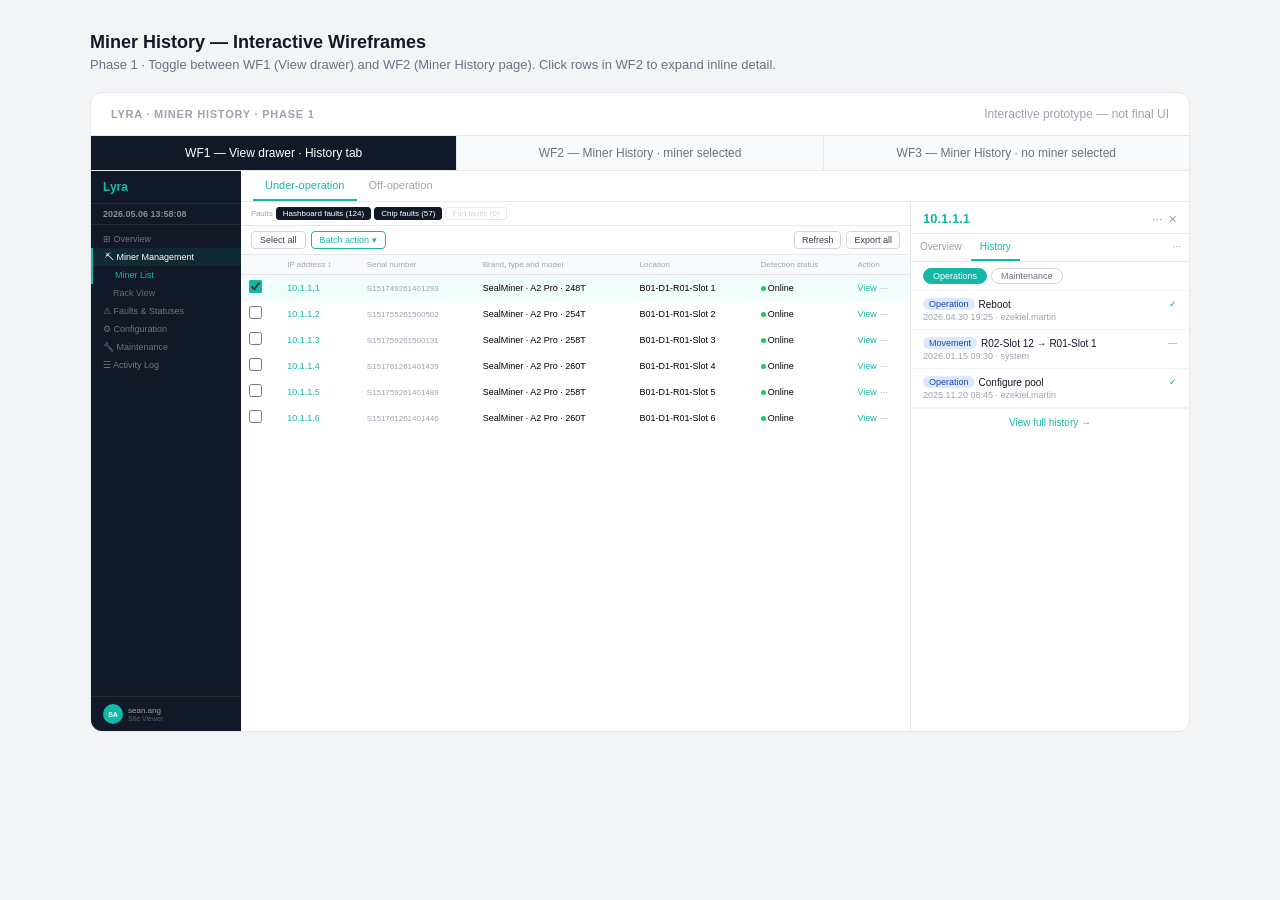
==== index.html @ c84aef8c "Add files via upload" ====
<!DOCTYPE html>
<!-- saved from url=(0240)file:///Users/sean.ang/Library/Application%20Support/Claude/local-agent-mode-sessions/224d0914-a9d8-4375-9c6c-62aff9ae65f0/389054a8-2a24-4e04-a765-567a9c1125a8/local_72477443-e409-4472-b726-79238a9a9cd1/outputs/miner_history_wireframe.html# -->
<html lang="en"><head><meta http-equiv="Content-Type" content="text/html; charset=UTF-8">

<meta name="viewport" content="width=device-width, initial-scale=1.0">
<title>Miner History — Wireframe</title>
<style>
  *, *::before, *::after { box-sizing: border-box; margin: 0; padding: 0; }
  body { font-family: -apple-system, BlinkMacSystemFont, 'Segoe UI', sans-serif; background: #f3f4f6; min-height: 100vh; display: flex; flex-direction: column; align-items: center; justify-content: flex-start; padding: 32px 16px; }
  .container { width: 100%; max-width: 1100px; }
  .header { margin-bottom: 20px; }
  .header h1 { font-size: 18px; font-weight: 600; color: #111827; margin-bottom: 4px; }
  .header p { font-size: 13px; color: #6b7280; }
  .wf-wrap { background: #fff; border: 1px solid #e5e7eb; border-radius: 12px; overflow: hidden; }
  .wf-header { padding: 14px 20px; border-bottom: 1px solid #e5e7eb; display: flex; align-items: center; justify-content: space-between; }
  .wf-label { font-size: 11px; font-weight: 600; color: #9ca3af; text-transform: uppercase; letter-spacing: 0.07em; }
  .wf-hint { font-size: 12px; color: #9ca3af; }
</style>
</head>
<body>
<div class="container">
  <div class="header">
    <h1>Miner History — Interactive Wireframes</h1>
    <p>Phase 1 · Toggle between WF1 (View drawer) and WF2 (Miner History page). Click rows in WF2 to expand inline detail.</p>
  </div>

  <div class="wf-wrap">
    <div class="wf-header">
      <span class="wf-label">Lyra · Miner History · Phase 1</span>
      <span class="wf-hint">Interactive prototype — not final UI</span>
    </div>

    <!-- Toggle -->
    <div style="display:flex;border-bottom:1px solid #e5e7eb;">
      <button id="prd-wb1" onclick="prdShowWF(1)" style="flex: 1 1 0%; padding: 10px 16px; font-size: 12px; cursor: pointer; border-width: medium 1px medium medium; border-style: none solid none none; border-color: currentcolor rgb(229, 231, 235) currentcolor currentcolor; border-image: initial; background: rgb(17, 24, 39); color: rgb(255, 255, 255); font-weight: 500; font-family: inherit;">WF1 — View drawer · History tab</button>
      <button id="prd-wb2" onclick="prdShowWF(2)" style="flex: 1 1 0%; padding: 10px 16px; font-size: 12px; cursor: pointer; border-width: medium 1px medium medium; border-style: none solid none none; border-color: currentcolor rgb(229, 231, 235) currentcolor currentcolor; border-image: initial; background: rgb(249, 250, 251); color: rgb(107, 114, 128); font-family: inherit;">WF2 — Miner History · miner selected</button>
      <button id="prd-wb3" onclick="prdShowWF(3)" style="flex: 1 1 0%; padding: 10px 16px; font-size: 12px; cursor: pointer; border-width: medium; border-style: none; border-color: currentcolor; border-image: initial; background: rgb(249, 250, 251); color: rgb(107, 114, 128); font-family: inherit;">WF3 — Miner History · no miner selected</button>
    </div>

    <!-- WF1 -->
    <div id="prd-wf1" style="display: flex; height: 560px; overflow: hidden;">
      <div style="width:150px;background:#111827;display:flex;flex-direction:column;flex-shrink:0;font-family:-apple-system,BlinkMacSystemFont,&#39;Segoe UI&#39;,sans-serif;">
        <div style="padding:9px 12px;color:#14b8a6;font-size:12px;font-weight:600;border-bottom:1px solid rgba(255,255,255,0.07)">Lyra</div>
        <div style="padding:5px 12px;font-size:8px;color:rgba(255,255,255,0.3);border-bottom:1px solid rgba(255,255,255,0.07)"><b style="color:rgba(255,255,255,0.5);font-size:9px">2026.05.06  13:58:08</b></div>
        <div style="flex:1;padding:5px 0;overflow:hidden">
          <div style="padding:4px 12px;font-size:9px;color:rgba(255,255,255,0.4)">⊞ Overview</div>
          <div style="padding:4px 12px;font-size:9px;color:#fff;background:rgba(20,184,166,0.1);border-left:2px solid #14b8a6">⛏ Miner Management</div>
          <div style="padding:4px 22px;font-size:9px;color:#14b8a6;border-left:2px solid #14b8a6">Miner List</div>
          <div style="padding:4px 22px;font-size:9px;color:rgba(255,255,255,0.35)">Rack View</div>
          <div style="padding:4px 12px;font-size:9px;color:rgba(255,255,255,0.4)">⚠ Faults &amp; Statuses</div>
          <div style="padding:4px 12px;font-size:9px;color:rgba(255,255,255,0.4)">⚙ Configuration</div>
          <div style="padding:4px 12px;font-size:9px;color:rgba(255,255,255,0.4)">🔧 Maintenance</div>
          <div style="padding:4px 12px;font-size:9px;color:rgba(255,255,255,0.4)">☰ Activity Log</div>
        </div>
        <div style="padding:7px 12px;border-top:1px solid rgba(255,255,255,0.07);display:flex;align-items:center;gap:5px">
          <div style="width:20px;height:20px;border-radius:50%;background:#14b8a6;color:#fff;font-size:7px;font-weight:700;display:flex;align-items:center;justify-content:center;flex-shrink:0">SA</div>
          <div><div style="font-size:8px;color:rgba(255,255,255,0.6)">sean.ang</div><div style="font-size:7px;color:rgba(255,255,255,0.3)">Site Viewer</div></div>
        </div>
      </div>
      <div style="flex:1;display:flex;flex-direction:column;overflow:hidden;background:#f3f4f6;min-width:0">
        <div style="background:#fff;border-bottom:1px solid #e5e7eb;padding:0 12px;display:flex">
          <div style="padding:8px 12px;font-size:11px;color:#14b8a6;border-bottom:2px solid #14b8a6;font-weight:500">Under-operation</div>
          <div style="padding:8px 12px;font-size:11px;color:#9ca3af">Off-operation</div>
        </div>
        <div style="flex:1;display:flex;overflow:hidden">
          <div style="flex:1;overflow:hidden;background:#fff;border-right:1px solid #e5e7eb;display:flex;flex-direction:column">
            <div style="padding:5px 10px;border-bottom:1px solid #e5e7eb;display:flex;flex-wrap:wrap;gap:3px;align-items:center;background:#fff">
              <span style="font-size:8px;color:#9ca3af">Faults</span>
              <span style="font-size:8px;padding:1px 6px;border:0.5px solid #111827;border-radius:3px;color:#fff;background:#111827">Hashboard faults (124)</span>
              <span style="font-size:8px;padding:1px 6px;border:0.5px solid #111827;border-radius:3px;color:#fff;background:#111827">Chip faults (57)</span>
              <span style="font-size:8px;padding:1px 6px;border:0.5px solid #e5e7eb;border-radius:3px;color:#d1d5db">Fan faults (0)</span>
            </div>
            <div style="padding:5px 10px;border-bottom:1px solid #e5e7eb;display:flex;gap:5px;align-items:center">
              <span style="font-size:9px;padding:3px 8px;border:0.5px solid #d1d5db;border-radius:4px;color:#374151;background:#fff">Select all</span>
              <span style="font-size:9px;padding:3px 8px;border:0.5px solid #14b8a6;border-radius:4px;color:#14b8a6;background:#fff">Batch action ▾</span>
              <span style="font-size:9px;padding:3px 7px;border:0.5px solid #d1d5db;border-radius:4px;color:#374151;background:#fff;margin-left:auto">Refresh</span>
              <span style="font-size:9px;padding:3px 7px;border:0.5px solid #d1d5db;border-radius:4px;color:#374151;background:#fff">Export all</span>
            </div>
            <div style="overflow-y:auto;flex:1">
              <table style="width:100%;border-collapse:collapse">
                <thead><tr style="background:#f9fafb">
                  <th style="padding:5px 8px;font-size:8px;color:#9ca3af;font-weight:500;border-bottom:1px solid #e5e7eb;text-align:left"></th>
                  <th style="padding:5px 8px;font-size:8px;color:#9ca3af;font-weight:500;border-bottom:1px solid #e5e7eb;text-align:left">IP address ↕</th>
                  <th style="padding:5px 8px;font-size:8px;color:#9ca3af;font-weight:500;border-bottom:1px solid #e5e7eb;text-align:left">Serial number</th>
                  <th style="padding:5px 8px;font-size:8px;color:#9ca3af;font-weight:500;border-bottom:1px solid #e5e7eb;text-align:left">Brand, type and model</th>
                  <th style="padding:5px 8px;font-size:8px;color:#9ca3af;font-weight:500;border-bottom:1px solid #e5e7eb;text-align:left">Location</th>
                  <th style="padding:5px 8px;font-size:8px;color:#9ca3af;font-weight:500;border-bottom:1px solid #e5e7eb;text-align:left">Detection status</th>
                  <th style="padding:5px 8px;font-size:8px;color:#9ca3af;font-weight:500;border-bottom:1px solid #e5e7eb;text-align:left">Action</th>
                </tr></thead>
                <tbody id="prd-w1rows"><tr style="background:#f0fdfa"><td style="padding:4px 8px"><input type="checkbox" style="accent-color:#14b8a6" checked=""></td><td style="padding:4px 8px;font-size:9px"><a style="color:#14b8a6">10.1.1.1</a></td><td style="padding:4px 8px;font-size:8px;color:#9ca3af">S151749261401293</td><td style="padding:4px 8px;font-size:9px">SealMiner · A2 Pro · 248T</td><td style="padding:4px 8px;font-size:9px">B01-D1-R01-Slot 1</td><td style="padding:4px 8px;font-size:9px"><span style="display:inline-block;width:5px;height:5px;border-radius:50%;background:#22c55e;margin-right:2px;vertical-align:middle"></span>Online</td><td style="padding:4px 8px;font-size:9px"><span style="color:#14b8a6;cursor:pointer;margin-right:3px">View</span><span style="color:#9ca3af;cursor:pointer">···</span></td></tr><tr style="background:#fff"><td style="padding:4px 8px"><input type="checkbox" style="accent-color:#14b8a6"></td><td style="padding:4px 8px;font-size:9px"><a style="color:#14b8a6">10.1.1.2</a></td><td style="padding:4px 8px;font-size:8px;color:#9ca3af">S151755261500502</td><td style="padding:4px 8px;font-size:9px">SealMiner · A2 Pro · 254T</td><td style="padding:4px 8px;font-size:9px">B01-D1-R01-Slot 2</td><td style="padding:4px 8px;font-size:9px"><span style="display:inline-block;width:5px;height:5px;border-radius:50%;background:#22c55e;margin-right:2px;vertical-align:middle"></span>Online</td><td style="padding:4px 8px;font-size:9px"><span style="color:#14b8a6;cursor:pointer;margin-right:3px">View</span><span style="color:#9ca3af;cursor:pointer">···</span></td></tr><tr style="background:#fff"><td style="padding:4px 8px"><input type="checkbox" style="accent-color:#14b8a6"></td><td style="padding:4px 8px;font-size:9px"><a style="color:#14b8a6">10.1.1.3</a></td><td style="padding:4px 8px;font-size:8px;color:#9ca3af">S151759261500131</td><td style="padding:4px 8px;font-size:9px">SealMiner · A2 Pro · 258T</td><td style="padding:4px 8px;font-size:9px">B01-D1-R01-Slot 3</td><td style="padding:4px 8px;font-size:9px"><span style="display:inline-block;width:5px;height:5px;border-radius:50%;background:#22c55e;margin-right:2px;vertical-align:middle"></span>Online</td><td style="padding:4px 8px;font-size:9px"><span style="color:#14b8a6;cursor:pointer;margin-right:3px">View</span><span style="color:#9ca3af;cursor:pointer">···</span></td></tr><tr style="background:#fff"><td style="padding:4px 8px"><input type="checkbox" style="accent-color:#14b8a6"></td><td style="padding:4px 8px;font-size:9px"><a style="color:#14b8a6">10.1.1.4</a></td><td style="padding:4px 8px;font-size:8px;color:#9ca3af">S151761261401439</td><td style="padding:4px 8px;font-size:9px">SealMiner · A2 Pro · 260T</td><td style="padding:4px 8px;font-size:9px">B01-D1-R01-Slot 4</td><td style="padding:4px 8px;font-size:9px"><span style="display:inline-block;width:5px;height:5px;border-radius:50%;background:#22c55e;margin-right:2px;vertical-align:middle"></span>Online</td><td style="padding:4px 8px;font-size:9px"><span style="color:#14b8a6;cursor:pointer;margin-right:3px">View</span><span style="color:#9ca3af;cursor:pointer">···</span></td></tr><tr style="background:#fff"><td style="padding:4px 8px"><input type="checkbox" style="accent-color:#14b8a6"></td><td style="padding:4px 8px;font-size:9px"><a style="color:#14b8a6">10.1.1.5</a></td><td style="padding:4px 8px;font-size:8px;color:#9ca3af">S151759261401489</td><td style="padding:4px 8px;font-size:9px">SealMiner · A2 Pro · 258T</td><td style="padding:4px 8px;font-size:9px">B01-D1-R01-Slot 5</td><td style="padding:4px 8px;font-size:9px"><span style="display:inline-block;width:5px;height:5px;border-radius:50%;background:#22c55e;margin-right:2px;vertical-align:middle"></span>Online</td><td style="padding:4px 8px;font-size:9px"><span style="color:#14b8a6;cursor:pointer;margin-right:3px">View</span><span style="color:#9ca3af;cursor:pointer">···</span></td></tr><tr style="background:#fff"><td style="padding:4px 8px"><input type="checkbox" style="accent-color:#14b8a6"></td><td style="padding:4px 8px;font-size:9px"><a style="color:#14b8a6">10.1.1.6</a></td><td style="padding:4px 8px;font-size:8px;color:#9ca3af">S151761261401446</td><td style="padding:4px 8px;font-size:9px">SealMiner · A2 Pro · 260T</td><td style="padding:4px 8px;font-size:9px">B01-D1-R01-Slot 6</td><td style="padding:4px 8px;font-size:9px"><span style="display:inline-block;width:5px;height:5px;border-radius:50%;background:#22c55e;margin-right:2px;vertical-align:middle"></span>Online</td><td style="padding:4px 8px;font-size:9px"><span style="color:#14b8a6;cursor:pointer;margin-right:3px">View</span><span style="color:#9ca3af;cursor:pointer">···</span></td></tr></tbody>
              </table>
            </div>
          </div>
          <!-- Drawer -->
          <div style="width:278px;flex-shrink:0;background:#fff;display:flex;flex-direction:column;overflow:hidden">
            <div style="padding:9px 12px 7px;border-bottom:1px solid #e5e7eb;display:flex;align-items:flex-start;justify-content:space-between">
              <a style="color:#14b8a6;font-size:13px;font-weight:600;text-decoration:none">10.1.1.1</a>
              <div style="display:flex;align-items:center;gap:6px"><span style="color:#9ca3af;font-size:12px;cursor:pointer">···</span><span style="color:#9ca3af;font-size:15px;cursor:pointer;line-height:1">×</span></div>
            </div>
            <div style="display:flex;border-bottom:1px solid #e5e7eb;overflow-x:auto" id="prd-drtabs"><div class="prd-drt" data-t="bi" onclick="prdDrSetTab(&#39;bi&#39;)" style="padding:7px 9px;font-size:10px;color:#9ca3af;cursor:pointer;border-bottom:2px solid transparent;white-space:nowrap;font-weight:400">Overview</div><div class="prd-drt" data-t="hist" onclick="prdDrSetTab(&#39;hist&#39;)" style="padding:7px 9px;font-size:10px;color:#14b8a6;cursor:pointer;border-bottom:2px solid #14b8a6;white-space:nowrap;font-weight:500">History</div><div style="padding:7px 8px;font-size:10px;color:#9ca3af;margin-left:auto">···</div></div>
            <div style="flex:1;overflow-y:auto" id="prd-drbody"><div style="display:flex;gap:4px;padding:6px 12px;border-bottom:1px solid #f3f4f6"><span onclick="prdDrSetFilter(&#39;ops&#39;)" style="font-size:9px;padding:2px 9px;border-radius:20px;border:1px solid #14b8a6;cursor:pointer;color:#fff;background:#14b8a6">Operations</span><span onclick="prdDrSetFilter(&#39;maint&#39;)" style="font-size:9px;padding:2px 9px;border-radius:20px;border:1px solid #d1d5db;cursor:pointer;color:#6b7280;background:#fff">Maintenance</span></div><div style="padding:7px 12px;border-bottom:1px solid #f3f4f6;cursor:pointer;font-family:inherit"><div style="display:flex;align-items:center;gap:4px"><span style="font-size:9px;padding:1px 6px;border-radius:20px;font-weight:500;background:#dbeafe;color:#1e40af">Operation</span><span style="font-size:10px;color:#111827;flex:1">Reboot</span><span style="font-size:9px;color:#16a34a">✓</span></div><div style="font-size:9px;color:#9ca3af;margin-top:2px">2026.04.30 19:25 · ezekiel.martin</div></div><div style="padding:7px 12px;border-bottom:1px solid #f3f4f6;cursor:pointer;font-family:inherit"><div style="display:flex;align-items:center;gap:4px"><span style="font-size:9px;padding:1px 6px;border-radius:20px;font-weight:500;background:#dbeafe;color:#1e40af">Movement</span><span style="font-size:10px;color:#111827;flex:1">R02-Slot 12 → R01-Slot 1</span><span style="font-size:9px;color:#9ca3af">—</span></div><div style="font-size:9px;color:#9ca3af;margin-top:2px">2026.01.15 09:30 · system</div></div><div style="padding:7px 12px;border-bottom:1px solid #f3f4f6;cursor:pointer;font-family:inherit"><div style="display:flex;align-items:center;gap:4px"><span style="font-size:9px;padding:1px 6px;border-radius:20px;font-weight:500;background:#dbeafe;color:#1e40af">Operation</span><span style="font-size:10px;color:#111827;flex:1">Configure pool</span><span style="font-size:9px;color:#16a34a">✓</span></div><div style="font-size:9px;color:#9ca3af;margin-top:2px">2025.11.20 08:45 · ezekiel.martin</div></div><a style="display:block;text-align:center;padding:8px 12px;border-top:1px solid #f3f4f6;color:#14b8a6;font-size:10px;cursor:pointer;text-decoration:none">View full history →</a></div>
          </div>
        </div>
      </div>
    </div>

    <!-- WF2 -->
    <div id="prd-wf2" style="display: none; height: 560px; overflow: hidden;">
      <div style="display:flex;height:100%">
        <div style="width:150px;background:#111827;display:flex;flex-direction:column;flex-shrink:0;font-family:-apple-system,BlinkMacSystemFont,&#39;Segoe UI&#39;,sans-serif;">
          <div style="padding:9px 12px;color:#14b8a6;font-size:12px;font-weight:600;border-bottom:1px solid rgba(255,255,255,0.07)">Lyra</div>
          <div style="flex:1;padding:5px 0">
            <div style="padding:4px 12px;font-size:9px;color:rgba(255,255,255,0.4)">⊞ Overview</div>
            <div style="padding:4px 12px;font-size:9px;color:#fff;background:rgba(20,184,166,0.1);border-left:2px solid #14b8a6">⛏ Miner Management</div>
            <div style="padding:4px 22px;font-size:9px;color:#14b8a6;border-left:2px solid #14b8a6">Miner List</div>
            <div style="padding:4px 22px;font-size:9px;color:rgba(255,255,255,0.35)">Rack View</div>
            <div style="padding:4px 12px;font-size:9px;color:rgba(255,255,255,0.4)">⚠ Faults &amp; Statuses</div>
            <div style="padding:4px 12px;font-size:9px;color:rgba(255,255,255,0.4)">🔧 Maintenance</div>
            <div style="padding:4px 12px;font-size:9px;color:rgba(255,255,255,0.4)">☰ Activity Log</div>
          </div>
          <div style="padding:7px 12px;border-top:1px solid rgba(255,255,255,0.07);display:flex;align-items:center;gap:5px">
            <div style="width:20px;height:20px;border-radius:50%;background:#14b8a6;color:#fff;font-size:7px;font-weight:700;display:flex;align-items:center;justify-content:center">SA</div>
            <div><div style="font-size:8px;color:rgba(255,255,255,0.6)">sean.ang</div><div style="font-size:7px;color:rgba(255,255,255,0.3)">Site Viewer</div></div>
          </div>
        </div>
        <div style="flex:1;overflow-y:auto;padding:12px;background:#f3f4f6;font-family:-apple-system,BlinkMacSystemFont,&#39;Segoe UI&#39;,sans-serif" id="prd-hp"><div style="font-size:15px;font-weight:600;color:#111827;margin-bottom:12px;font-family:inherit">Miner History</div><div style="font-size:10px;color:#6b7280;margin-bottom:4px;font-family:inherit">Miner</div><div style="background:#fff;border:1px solid #e5e7eb;border-radius:6px;padding:6px 10px;display:flex;align-items:center;gap:6px;margin-bottom:7px;font-family:inherit"><span style="color:#d1d5db;font-size:10px">🔍</span><span style="font-size:11px;color:#d1d5db;flex:1">Search by IP address or serial number…</span></div><div style="background:#fff;border:1px solid #d1fae5;border-radius:6px;padding:7px 10px;display:flex;align-items:center;justify-content:space-between;margin-bottom:10px;font-family:inherit"><div style="display:flex;align-items:center;gap:8px"><div style="width:28px;height:28px;border-radius:5px;background:#e6f7f5;color:#14b8a6;font-size:13px;display:flex;align-items:center;justify-content:center;flex-shrink:0">⛏</div><div><div style="font-size:12px;font-weight:600;color:#111827">10.1.1.1</div><div style="font-size:9px;color:#9ca3af;margin-top:1px">S151749261401293 · SealMiner A2 Pro · 248T · B01-D1-R01-Slot 1</div></div></div><span style="color:#9ca3af;font-size:14px;cursor:pointer;line-height:1">×</span></div><div style="font-size:10px;color:#6b7280;margin-bottom:4px;font-family:inherit">Date range</div><div style="display:flex;gap:0;border:1px solid #e5e7eb;border-radius:6px;overflow:hidden;background:#f3f4f6;width:fit-content;margin-bottom:10px" id="prd-drpills"><span class="prd-drp" data-r="24h" onclick="prdSetDR(&#39;24h&#39;)" style="padding:5px 11px;font-size:11px;cursor:pointer;color:#6b7280;border-right:1px solid #e5e7eb;background:#f3f4f6;font-weight:400;font-family:inherit">Last 24 hours</span><span class="prd-drp" data-r="7d" onclick="prdSetDR(&#39;7d&#39;)" style="padding:5px 11px;font-size:11px;cursor:pointer;color:#6b7280;border-right:1px solid #e5e7eb;background:#f3f4f6;font-weight:400;font-family:inherit">Last 7 days</span><span class="prd-drp" data-r="30d" onclick="prdSetDR(&#39;30d&#39;)" style="padding:5px 11px;font-size:11px;cursor:pointer;color:#14b8a6;border-right:1px solid #e5e7eb;background:#fff;font-weight:500;font-family:inherit">Last 30 days</span><span class="prd-drp" data-r="custom" onclick="prdSetDR(&#39;custom&#39;)" style="padding:5px 11px;font-size:11px;cursor:pointer;color:#6b7280;border-right:1px solid #e5e7eb;background:#f3f4f6;font-weight:400;font-family:inherit">Custom</span></div><div style="display:flex;border-bottom:1px solid #e5e7eb;background:#fff;border-radius:7px 7px 0 0;overflow:hidden;border:1px solid #e5e7eb;border-bottom:none" id="prd-pgtabs"><div class="prd-pgt" data-t="ops" onclick="prdSetP2T(&#39;ops&#39;)" style="padding: 8px 16px; font-size: 11px; color: rgb(20, 184, 166); cursor: pointer; border-bottom: 2px solid rgb(20, 184, 166); font-weight: 500; font-family: inherit;">Operations</div><div class="prd-pgt" data-t="maint" onclick="prdSetP2T(&#39;maint&#39;)" style="padding: 8px 16px; font-size: 11px; color: rgb(156, 163, 175); cursor: pointer; border-bottom: 2px solid transparent; font-weight: 400; font-family: inherit;">Maintenance</div></div><div style="background:#fff;border:1px solid #e5e7eb;border-radius:0 7px 7px 7px;overflow:hidden"><div style="display:flex;align-items:center;justify-content:flex-end;padding:5px 12px;border-bottom:1px solid #f3f4f6"><button style="font-size:10px;padding:3px 10px;border:1px solid #d1d5db;border-radius:4px;background:#fff;color:#374151;cursor:pointer;font-family:inherit">Export CSV</button></div><table style="width:100%;border-collapse:collapse" id="prd-p2tbl"><thead id="prd-p2thead"><tr style="background:#f9fafb"><th style="padding:6px 12px;text-align:left;color:#9ca3af;font-weight:500;border-bottom:1px solid #e5e7eb;font-size:10px">Start time</th><th style="padding:6px 12px;text-align:left;color:#9ca3af;font-weight:500;border-bottom:1px solid #e5e7eb;font-size:10px">Operation</th><th style="padding:6px 12px;text-align:left;color:#9ca3af;font-weight:500;border-bottom:1px solid #e5e7eb;font-size:10px">Result</th><th style="padding:6px 12px;text-align:left;color:#9ca3af;font-weight:500;border-bottom:1px solid #e5e7eb;font-size:10px">Duration</th><th style="padding:6px 12px;text-align:left;color:#9ca3af;font-weight:500;border-bottom:1px solid #e5e7eb;font-size:10px">Operator</th><th style="padding:6px 12px;text-align:left;color:#9ca3af;font-weight:500;border-bottom:1px solid #e5e7eb;font-size:10px">Actions</th></tr></thead><tbody id="prd-p2body"><tr style="background:#f0fdfa;cursor:pointer" onclick="prdToggleP2(0)"><td style="padding:7px 12px;font-size:10px;color:#9ca3af;border-bottom:1px solid #f3f4f6;white-space:nowrap">2026.04.30 19:25</td><td style="padding:7px 12px;font-size:11px;color:#111827;border-bottom:1px solid #f3f4f6">Reboot</td><td style="padding:7px 12px;border-bottom:1px solid #f3f4f6"><span style="color:#16a34a;font-size:10px">Success</span></td><td style="padding:7px 12px;font-size:10px;color:#6b7280;border-bottom:1px solid #f3f4f6">0d 0h 0m 4s</td><td style="padding:7px 12px;font-size:11px;color:#6b7280;border-bottom:1px solid #f3f4f6">ezekiel.martin</td><td style="padding:7px 12px;border-bottom:1px solid #f3f4f6"><button onclick="event.stopPropagation();prdToggleP2(0)" style="font-size:10px;color:#fff;border:1px solid #14b8a6;padding:3px 8px;border-radius:4px;background:#14b8a6;cursor:pointer;font-family:inherit">Close ▲</button></td></tr><tr><td colspan="6" style="padding:0;background:#f8fffe;border-bottom:1px solid #a7f3d0"><div style="padding:12px 16px;border-top:1px solid #99f6e4;font-family:inherit"><div style="font-size:9px;font-weight:600;color:#6b7280;text-transform:uppercase;letter-spacing:0.4px;margin-bottom:6px;padding-bottom:4px;border-bottom:1px solid #e5e7eb">Details</div><div style="display:grid;grid-template-columns:1fr 1fr;gap:6px 14px"><div><div style="font-size:9px;color:#9ca3af">Triggered by</div><div style="font-size:10px;color:#111827;margin-top:1px">Manual</div></div><div><div style="font-size:9px;color:#9ca3af">Exit code</div><div style="font-size:10px;color:#111827;margin-top:1px">0</div></div><div><div style="font-size:9px;color:#9ca3af">Previous uptime</div><div style="font-size:10px;color:#111827;margin-top:1px">14d 3h</div></div></div><div style="margin-top:8px;padding-top:7px;border-top:1px solid #e5e7eb;display:flex;align-items:center;gap:8px"><span style="font-size:9px;color:#9ca3af;font-family:monospace">OP-20260430-0041</span><a href="file:///Users/sean.ang/Library/Application%20Support/Claude/local-agent-mode-sessions/224d0914-a9d8-4375-9c6c-62aff9ae65f0/389054a8-2a24-4e04-a765-567a9c1125a8/local_72477443-e409-4472-b726-79238a9a9cd1/outputs/miner_history_wireframe.html#" style="font-size:9px;color:#0f6e56;background:#e1f5ee;padding:3px 8px;border-radius:4px;text-decoration:none;display:inline-flex;align-items:center;gap:3px"><svg width="10" height="10" viewBox="0 0 16 16" fill="none"><path d="M7 3H3a1 1 0 00-1 1v9a1 1 0 001 1h9a1 1 0 001-1V9" stroke="currentColor" stroke-width="1.5" stroke-linecap="round"></path><path d="M10 2h4v4M14 2L8 8" stroke="currentColor" stroke-width="1.5" stroke-linecap="round" stroke-linejoin="round"></path></svg>View in Log Center</a></div></div></td></tr><tr style="background:#fff;cursor:pointer" onclick="prdToggleP2(1)"><td style="padding:7px 12px;font-size:10px;color:#9ca3af;border-bottom:1px solid #f3f4f6;white-space:nowrap">2026.05.06 13:48</td><td style="padding:7px 12px;font-size:11px;color:#111827;border-bottom:1px solid #f3f4f6">Reboot</td><td style="padding:7px 12px;border-bottom:1px solid #f3f4f6"><span style="color:#dc2626;font-size:10px">Failed</span></td><td style="padding:7px 12px;font-size:10px;color:#6b7280;border-bottom:1px solid #f3f4f6">0d 0h 0m 20s</td><td style="padding:7px 12px;font-size:11px;color:#6b7280;border-bottom:1px solid #f3f4f6">joshua.knight</td><td style="padding:7px 12px;border-bottom:1px solid #f3f4f6"><button onclick="event.stopPropagation();prdToggleP2(1)" style="font-size:10px;color:#14b8a6;border:1px solid #14b8a6;padding:3px 8px;border-radius:4px;background:#fff;cursor:pointer;font-family:inherit">View ▼</button></td></tr><tr style="background:#fff;cursor:pointer" onclick="prdToggleP2(2)"><td style="padding:7px 12px;font-size:10px;color:#9ca3af;border-bottom:1px solid #f3f4f6;white-space:nowrap">2025.11.20 08:45</td><td style="padding:7px 12px;font-size:11px;color:#111827;border-bottom:1px solid #f3f4f6">Configure pool</td><td style="padding:7px 12px;border-bottom:1px solid #f3f4f6"><span style="color:#16a34a;font-size:10px">Success</span></td><td style="padding:7px 12px;font-size:10px;color:#6b7280;border-bottom:1px solid #f3f4f6">0d 0h 0m 1s</td><td style="padding:7px 12px;font-size:11px;color:#6b7280;border-bottom:1px solid #f3f4f6">ezekiel.martin</td><td style="padding:7px 12px;border-bottom:1px solid #f3f4f6"><button onclick="event.stopPropagation();prdToggleP2(2)" style="font-size:10px;color:#14b8a6;border:1px solid #14b8a6;padding:3px 8px;border-radius:4px;background:#fff;cursor:pointer;font-family:inherit">View ▼</button></td></tr><tr style="background:#fff;cursor:pointer" onclick="prdToggleP2(3)"><td style="padding:7px 12px;font-size:10px;color:#9ca3af;border-bottom:1px solid #f3f4f6;white-space:nowrap">2026.01.15 09:30</td><td style="padding:7px 12px;font-size:11px;color:#111827;border-bottom:1px solid #f3f4f6">Location change</td><td style="padding:7px 12px;border-bottom:1px solid #f3f4f6"><span style="color:#16a34a;font-size:10px">Success</span></td><td style="padding:7px 12px;font-size:10px;color:#6b7280;border-bottom:1px solid #f3f4f6">—</td><td style="padding:7px 12px;font-size:11px;color:#6b7280;border-bottom:1px solid #f3f4f6">admin</td><td style="padding:7px 12px;border-bottom:1px solid #f3f4f6"><button onclick="event.stopPropagation();prdToggleP2(3)" style="font-size:10px;color:#14b8a6;border:1px solid #14b8a6;padding:3px 8px;border-radius:4px;background:#fff;cursor:pointer;font-family:inherit">View ▼</button></td></tr></tbody></table></div></div>
      </div>
    </div>

    <!-- WF3 — Miner History · no miner selected (empty state) -->
    <div id="prd-wf3" style="display: none; height: 560px; overflow: hidden;">
      <div style="display:flex;height:100%">
        <div style="width:150px;background:#111827;display:flex;flex-direction:column;flex-shrink:0;font-family:-apple-system,BlinkMacSystemFont,&#39;Segoe UI&#39;,sans-serif;">
          <div style="padding:9px 12px;color:#14b8a6;font-size:12px;font-weight:600;border-bottom:1px solid rgba(255,255,255,0.07)">Lyra</div>
          <div style="flex:1;padding:5px 0">
            <div style="padding:4px 12px;font-size:9px;color:rgba(255,255,255,0.4)">⊞ Overview</div>
            <div style="padding:4px 12px;font-size:9px;color:#fff;background:rgba(20,184,166,0.1);border-left:2px solid #14b8a6">⛏ Miner Management</div>
            <div style="padding:4px 22px;font-size:9px;color:rgba(255,255,255,0.35)">Miner List</div>
            <div style="padding:4px 22px;font-size:9px;color:rgba(255,255,255,0.35)">Rack View</div>
            <div style="padding:4px 22px;font-size:9px;color:#14b8a6;border-left:2px solid #14b8a6">Miner History</div>
            <div style="padding:4px 12px;font-size:9px;color:rgba(255,255,255,0.4)">⚠ Faults &amp; Statuses</div>
            <div style="padding:4px 12px;font-size:9px;color:rgba(255,255,255,0.4)">🔧 Maintenance</div>
            <div style="padding:4px 12px;font-size:9px;color:rgba(255,255,255,0.4)">☰ Activity Log</div>
          </div>
          <div style="padding:7px 12px;border-top:1px solid rgba(255,255,255,0.07);display:flex;align-items:center;gap:5px">
            <div style="width:20px;height:20px;border-radius:50%;background:#14b8a6;color:#fff;font-size:7px;font-weight:700;display:flex;align-items:center;justify-content:center">SA</div>
            <div><div style="font-size:8px;color:rgba(255,255,255,0.6)">sean.ang</div><div style="font-size:7px;color:rgba(255,255,255,0.3)">Site Viewer</div></div>
          </div>
        </div>
        <div style="flex:1;overflow-y:auto;padding:12px;background:#f3f4f6;font-family:-apple-system,BlinkMacSystemFont,&#39;Segoe UI&#39;,sans-serif">
          <div style="font-size:15px;font-weight:600;color:#111827;margin-bottom:12px">Miner History</div>
          <!-- Search bar — no miner selected -->
          <div style="font-size:10px;color:#6b7280;margin-bottom:4px">Miner</div>
          <div style="background:#fff;border:1px solid #14b8a6;border-radius:6px;padding:6px 10px;display:flex;align-items:center;gap:6px;margin-bottom:16px;box-shadow:0 0 0 2px rgba(20,184,166,0.12)">
            <span style="color:#14b8a6;font-size:10px">🔍</span>
            <span style="font-size:11px;color:#9ca3af;flex:1">Search by IP address or serial number…</span>
          </div>
          <!-- Recently viewed -->
          <div style="font-size:10px;font-weight:600;color:#6b7280;text-transform:uppercase;letter-spacing:0.05em;margin-bottom:8px">Recently viewed</div>
          <div style="background:#fff;border:1px solid #e5e7eb;border-radius:7px;overflow:hidden">
            <div style="display:flex;align-items:center;padding:9px 12px;border-bottom:1px solid #f3f4f6;cursor:pointer;gap:10px">
              <div style="width:26px;height:26px;border-radius:4px;background:#e6f7f5;color:#14b8a6;font-size:11px;display:flex;align-items:center;justify-content:center;flex-shrink:0">⛏</div>
              <div style="flex:1">
                <div style="font-size:11px;font-weight:600;color:#111827">10.1.1.1</div>
                <div style="font-size:9px;color:#9ca3af;margin-top:1px">S151749261401293 · SealMiner A2 Pro · 248T · B01-D1-R01-Slot 1</div>
              </div>
              <div style="text-align:right">
                <div style="font-size:9px;color:#9ca3af">Last viewed</div>
                <div style="font-size:9px;color:#374151;margin-top:1px">2 hours ago</div>
              </div>
              <span style="color:#14b8a6;font-size:10px;white-space:nowrap">View history →</span>
            </div>
            <div style="display:flex;align-items:center;padding:9px 12px;border-bottom:1px solid #f3f4f6;cursor:pointer;gap:10px">
              <div style="width:26px;height:26px;border-radius:4px;background:#f3f4f6;color:#9ca3af;font-size:11px;display:flex;align-items:center;justify-content:center;flex-shrink:0">⛏</div>
              <div style="flex:1">
                <div style="font-size:11px;font-weight:600;color:#111827">10.1.1.4</div>
                <div style="font-size:9px;color:#9ca3af;margin-top:1px">S151761261401439 · SealMiner A2 Pro · 260T · B01-D1-R01-Slot 4</div>
              </div>
              <div style="text-align:right">
                <div style="font-size:9px;color:#9ca3af">Last viewed</div>
                <div style="font-size:9px;color:#374151;margin-top:1px">Yesterday</div>
              </div>
              <span style="color:#14b8a6;font-size:10px;white-space:nowrap">View history →</span>
            </div>
            <div style="display:flex;align-items:center;padding:9px 12px;cursor:pointer;gap:10px">
              <div style="width:26px;height:26px;border-radius:4px;background:#f3f4f6;color:#9ca3af;font-size:11px;display:flex;align-items:center;justify-content:center;flex-shrink:0">⛏</div>
              <div style="flex:1">
                <div style="font-size:11px;font-weight:600;color:#111827">10.1.1.6</div>
                <div style="font-size:9px;color:#9ca3af;margin-top:1px">S151761261401446 · SealMiner A2 Pro · 260T · B01-D1-R01-Slot 6</div>
              </div>
              <div style="text-align:right">
                <div style="font-size:9px;color:#9ca3af">Last viewed</div>
                <div style="font-size:9px;color:#374151;margin-top:1px">3 days ago</div>
              </div>
              <span style="color:#14b8a6;font-size:10px;white-space:nowrap">View history →</span>
            </div>
          </div>
        </div>
      </div>
    </div>
  </div>
</div>

<script>
var prdDRT='hist',prdDRH='ops',prdDR='30d',prdP2T='ops',prdP2E=null;
var prdMiners=[
  {ip:'10.1.1.1',sn:'S151749261401293',model:'SealMiner · A2 Pro · 248T',loc:'B01-D1-R01-Slot 1',hl:true},
  {ip:'10.1.1.2',sn:'S151755261500502',model:'SealMiner · A2 Pro · 254T',loc:'B01-D1-R01-Slot 2'},
  {ip:'10.1.1.3',sn:'S151759261500131',model:'SealMiner · A2 Pro · 258T',loc:'B01-D1-R01-Slot 3'},
  {ip:'10.1.1.4',sn:'S151761261401439',model:'SealMiner · A2 Pro · 260T',loc:'B01-D1-R01-Slot 4'},
  {ip:'10.1.1.5',sn:'S151759261401489',model:'SealMiner · A2 Pro · 258T',loc:'B01-D1-R01-Slot 5'},
  {ip:'10.1.1.6',sn:'S151761261401446',model:'SealMiner · A2 Pro · 260T',loc:'B01-D1-R01-Slot 6'},
];
var prdDrOps=[
  {cls:'ops',tl:'Operation',action:'Reboot',by:'ezekiel.martin',date:'2026.04.30 19:25',ok:true},
  {cls:'ops',tl:'Movement',action:'R02-Slot 12 → R01-Slot 1',by:'system',date:'2026.01.15 09:30',ok:false},
  {cls:'ops',tl:'Operation',action:'Configure pool',by:'ezekiel.martin',date:'2025.11.20 08:45',ok:true},
];
var prdDrMaint=[
  {cls:'maint',tl:'Maintenance',action:'Change HB1, remove HB2, reflash',by:'John',date:'2026.02.18 11:23',ok:true},
  {cls:'maint',tl:'Maintenance',action:'Change power supply',by:'Bruce',date:'2025.12.18 14:03',ok:true},
];
var prdP2Ops=[
  {id:0,action:'Reboot',by:'ezekiel.martin',date:'2026.04.30 19:25',result:'Success',duration:'0d 0h 0m 4s',
   detail:{type:'ops',opId:'OP-20260430-0041',fields:[['Triggered by','Manual'],['Exit code','0'],['Previous uptime','14d 3h']]}},
  {id:1,action:'Reboot',by:'joshua.knight',date:'2026.05.06 13:48',result:'Failed',duration:'0d 0h 0m 20s',
   detail:{type:'ops',opId:'OP-20260506-0312',fields:[['Triggered by','Manual'],['Exit code','1'],['Previous uptime','2d 1h']],
   failure:'Post "http://10.1.1.1/cgi-bin/login.php": context deadline exceeded (Client.Timeout exceeded while awaiting headers)'}},
  {id:2,action:'Configure pool',by:'ezekiel.martin',date:'2025.11.20 08:45',result:'Success',duration:'0d 0h 0m 1s',
   detail:{type:'ops',opId:'OP-20251120-7821',fields:[['Pool URL','pool.bitdeer.com:3333'],['Worker','worker_412'],['Algorithm','SHA-256'],['Backup pool','—']]}},
  {id:3,action:'Location change',by:'admin',date:'2026.01.15 09:30',result:'Success',duration:'—',
   detail:{type:'move',opId:'OP-20260115-0312',from:{loc:'B01-D1-R02-Slot 12',ip:'10.1.2.12'},to:{loc:'B01-D1-R01-Slot 1',ip:'10.1.1.1'},reason:'Rack rebalance',auth:'admin'}},
];
var prdP2Maint=[
  {id:10,action:'Change HB1 · Remove HB2 · Reflash',by:'John',created:'2026.02.18 11:23',updated:'2026.02.19 10:23',
   detail:{type:'maint',maintId:'MR-20260218-0041',
     device:[['IP','10.1.1.1'],['MAC','50:d4:48:4f:20:b6'],['Serial','S151749261401293'],['Brand','SealMiner'],['Type','A2 Pro'],['Model','248T']],
     sections:[
       {icon:'⊞',title:'Hash board',items:[
         {label:'Hashboard 1',op:'Change hashboard',rows:[['Removed SN','HB3-BC3E253901443000005'],['New SN','HB3-BC3E255107420000005'],['QR code','QR-HB3-255107']]},
         {label:'Hashboard 2',op:'Remove hashboard',rows:[['Removed SN','HB2-AA1E253901440000018']]}
       ]},
       {icon:'···',title:'Other options',flags:['Reflashed']}
     ],by:'John',created:'2026.02.18 11:23',updated:'2026.02.19 10:23',
     comments:'HB2 fully dead, ordered replacement. Reflash completed OK.'}},
  {id:11,action:'Add power supply · Change miner\'s fan 1',by:'Bruce',created:'2025.12.18 14:03',updated:'2025.12.19 14:03',
   detail:{type:'maint',maintId:'MR-20251218-0187',
     device:[['IP','10.1.1.1'],['MAC','50:d4:48:4f:20:b6'],['Serial','S151749261401293'],['Brand','SealMiner'],['Type','A2 Pro'],['Model','248T']],
     sections:[
       {icon:'🔌',title:'Power supply',items:[
         {label:'Power supply',op:'Add power supply',rows:[['New SN','BC3E255107420H43000005']]}
       ]},
       {icon:'💨',title:'Fans',items:[
         {label:"Miner's fan 1",op:'Changed',rows:[]}
       ]}
     ],by:'Bruce',created:'2025.12.18 14:03',updated:'2025.12.19 14:03',
     comments:null}},
  {id:12,action:'Add hashboard 2 · Replace control board',by:'Albert',created:'2025.10.21 13:43',updated:'2025.10.22 09:13',
   detail:{type:'maint',maintId:'MR-20251021-0093',
     device:[['IP','10.1.1.1'],['MAC','50:d4:48:4f:20:b6'],['Serial','S151749261401293'],['Brand','SealMiner'],['Type','A2 Pro'],['Model','248T']],
     sections:[
       {icon:'⊞',title:'Hash board',items:[
         {label:'Hashboard 2',op:'Add hashboard',rows:[['New SN','HB2-AA1E253901440000099'],['QR code','QR-HB2-253901099']]}
       ]},
       {icon:'🖥',title:'Control board',items:[
         {label:'Control board',op:'Change control board',rows:[['Removed SN','CB-AA1E253901440000031'],['New SN','CB-AA1E255107420000044']]}
       ]}
     ],by:'Albert',created:'2025.10.21 13:43',updated:'2025.10.22 09:13',
     comments:'Miner was running on 2 boards only. Third slot now occupied.'}},
];

function prdShowWF(n){
  document.getElementById('prd-wf1').style.display=n===1?'flex':'none';
  document.getElementById('prd-wf2').style.display=n===2?'block':'none';
  document.getElementById('prd-wf3').style.display=n===3?'block':'none';
  ['wb1','wb2','wb3'].forEach(function(b,i){
    var el=document.getElementById('prd-'+b);if(!el)return;
    el.style.background=(n===i+1)?'#111827':'#f9fafb';
    el.style.color=(n===i+1)?'#fff':'#6b7280';
  });
}
function prdRenderW1Rows(){
  var el=document.getElementById('prd-w1rows');
  if(!el)return;
  el.innerHTML=prdMiners.map(function(m){
    return '<tr style="background:'+(m.hl?'#f0fdfa':'#fff')+'">'
      +'<td style="padding:4px 8px"><input type="checkbox" style="accent-color:#14b8a6"'+(m.hl?' checked':'')+'></td>'
      +'<td style="padding:4px 8px;font-size:9px"><a style="color:#14b8a6">'+m.ip+'</a></td>'
      +'<td style="padding:4px 8px;font-size:8px;color:#9ca3af">'+m.sn+'</td>'
      +'<td style="padding:4px 8px;font-size:9px">'+m.model+'</td>'
      +'<td style="padding:4px 8px;font-size:9px">'+m.loc+'</td>'
      +'<td style="padding:4px 8px;font-size:9px"><span style="display:inline-block;width:5px;height:5px;border-radius:50%;background:#22c55e;margin-right:2px;vertical-align:middle"></span>Online</td>'
      +'<td style="padding:4px 8px;font-size:9px"><span style="color:#14b8a6;cursor:pointer;margin-right:3px">View</span><span style="color:#9ca3af;cursor:pointer">···</span></td>'
      +'</tr>';
  }).join('');
}
function prdDrSetTab(t){
  prdDRT=t;
  document.querySelectorAll('.prd-drt').forEach(function(el){
    el.style.color=el.dataset.t===t?'#14b8a6':'#9ca3af';
    el.style.borderBottom=el.dataset.t===t?'2px solid #14b8a6':'2px solid transparent';
    el.style.fontWeight=el.dataset.t===t?'500':'400';
  });
  prdRenderDrBody();
}
function prdDrSetFilter(f){prdDRH=f;prdRenderDrBody();}
function prdRenderDrTabs(){
  var el=document.getElementById('prd-drtabs');
  if(!el)return;
  var tabs=[{k:'bi',l:'Overview'},{k:'hist',l:'History'}];
  el.innerHTML=tabs.map(function(t){
    var active=prdDRT===t.k;
    return '<div class="prd-drt" data-t="'+t.k+'" onclick="prdDrSetTab(\''+t.k+'\')" style="padding:7px 9px;font-size:10px;color:'+(active?'#14b8a6':'#9ca3af')+';cursor:pointer;border-bottom:'+(active?'2px solid #14b8a6':'2px solid transparent')+';white-space:nowrap;font-weight:'+(active?'500':'400')+'">'+t.l+'</div>';
  }).join('')+'<div style="padding:7px 8px;font-size:10px;color:#9ca3af;margin-left:auto">···</div>';
}
function prdRenderDrBody(){
  var el=document.getElementById('prd-drbody');
  if(!el)return;
  if(prdDRT==='bi'){el.innerHTML=prdBiHTML();}
  else{el.innerHTML=prdDrHistHTML();}
}
function prdBiHTML(){
  return '<div style="padding:8px 12px;border-bottom:1px solid #f3f4f6;font-family:inherit">'
    +[['IP Address','10.1.1.1'],['Serial Number','S151749261401293'],['MAC Address','50:d4:48:4f:20:b6'],['Brand, Type & Model','SealMiner · A2 Pro · 248T'],['Location','B01-D1-R01-Slot 1'],['Owner','Bitdeer'],['Detection Status','● Online'],['Config Status','Configured'],['Operation Status','In service'],['Work Mode','Normal']]
    .map(function(r){return '<div style="display:flex;justify-content:space-between;padding:2px 0;font-size:10px"><span style="color:#9ca3af">'+r[0]+'</span><span style="color:#111827">'+r[1]+'</span></div>';}).join('')+'</div>'
    +'<div style="display:flex;justify-content:space-between;padding:7px 12px;border-top:1px solid #f3f4f6"><span style="font-size:9px;color:#6b7280;cursor:pointer;padding:3px 6px;border:1px solid #e5e7eb;border-radius:3px">‹ Previous</span><span style="font-size:9px;color:#6b7280;cursor:pointer;padding:3px 6px;border:1px solid #e5e7eb;border-radius:3px">Next ›</span></div>';
}
function prdDrHistHTML(){
  var evts=prdDRH==='ops'?prdDrOps:prdDrMaint;
  var chips='<div style="display:flex;gap:4px;padding:6px 12px;border-bottom:1px solid #f3f4f6">'
    +'<span onclick="prdDrSetFilter(\'ops\')" style="font-size:9px;padding:2px 9px;border-radius:20px;border:1px solid '+(prdDRH==='ops'?'#14b8a6':'#d1d5db')+';cursor:pointer;color:'+(prdDRH==='ops'?'#fff':'#6b7280')+';background:'+(prdDRH==='ops'?'#14b8a6':'#fff')+'">Operations</span>'
    +'<span onclick="prdDrSetFilter(\'maint\')" style="font-size:9px;padding:2px 9px;border-radius:20px;border:1px solid '+(prdDRH==='maint'?'#14b8a6':'#d1d5db')+';cursor:pointer;color:'+(prdDRH==='maint'?'#fff':'#6b7280')+';background:'+(prdDRH==='maint'?'#14b8a6':'#fff')+'">Maintenance</span>'
    +'</div>';
  var rows=evts.map(function(e){
    var bStyle=e.cls==='ops'?'background:#dbeafe;color:#1e40af':'background:#fef9c3;color:#854d0e';
    return '<div style="padding:7px 12px;border-bottom:1px solid #f3f4f6;cursor:pointer;font-family:inherit">'
      +'<div style="display:flex;align-items:center;gap:4px"><span style="font-size:9px;padding:1px 6px;border-radius:20px;font-weight:500;'+bStyle+'">'+e.tl+'</span><span style="font-size:10px;color:#111827;flex:1">'+e.action+'</span>'+(e.ok?'<span style="font-size:9px;color:#16a34a">✓</span>':'<span style="font-size:9px;color:#9ca3af">—</span>')+'</div>'
      +'<div style="font-size:9px;color:#9ca3af;margin-top:2px">'+e.date+' · '+e.by+'</div>'
      +'</div>';
  }).join('');
  return chips+rows+'<a style="display:block;text-align:center;padding:8px 12px;border-top:1px solid #f3f4f6;color:#14b8a6;font-size:10px;cursor:pointer;text-decoration:none">View full history →</a>';
}
function prdSetDR(r){
  prdDR=r;
  document.querySelectorAll('.prd-drp').forEach(function(el){
    var active=el.dataset.r===r;
    el.style.background=active?'#fff':'#f3f4f6';
    el.style.color=active?'#14b8a6':'#6b7280';
    el.style.fontWeight=active?'500':'400';
  });
}
function prdRenderP2Header(){
  var el=document.getElementById('prd-p2thead');
  if(!el)return;
  var th=function(s){return '<th style="padding:6px 12px;text-align:left;color:#9ca3af;font-weight:500;border-bottom:1px solid #e5e7eb;font-size:10px">'+s+'</th>';};
  el.innerHTML='<tr style="background:#f9fafb">'+(prdP2T==='ops'
    ?th('Start time')+th('Operation')+th('Result')+th('Duration')+th('Operator')+th('Actions')
    :th('Created time')+th('Updated time')+th('Details')+th('Technician')+th('Actions'))+'</tr>';
}
function prdSetP2T(t){
  prdP2T=t;prdP2E=null;
  document.querySelectorAll('.prd-pgt').forEach(function(el){
    var active=el.dataset.t===t;
    el.style.color=active?'#14b8a6':'#9ca3af';
    el.style.borderBottom=active?'2px solid #14b8a6':'2px solid transparent';
    el.style.fontWeight=active?'500':'400';
  });
  prdRenderP2Header();
  prdRenderP2Table();
}
function prdToggleP2(id){prdP2E=(prdP2E===id)?null:id;prdRenderP2Table();}
function prdRenderHP(){
  var el=document.getElementById('prd-hp');
  if(!el)return;
  el.innerHTML='<div style="font-size:15px;font-weight:600;color:#111827;margin-bottom:12px;font-family:inherit">Miner History</div>'
    +'<div style="font-size:10px;color:#6b7280;margin-bottom:4px;font-family:inherit">Miner</div>'
    +'<div style="background:#fff;border:1px solid #e5e7eb;border-radius:6px;padding:6px 10px;display:flex;align-items:center;gap:6px;margin-bottom:7px;font-family:inherit">'
    +'<span style="color:#d1d5db;font-size:10px">🔍</span>'
    +'<span style="font-size:11px;color:#d1d5db;flex:1">Search by IP address or serial number…</span>'
    +'</div>'
    +'<div style="background:#fff;border:1px solid #d1fae5;border-radius:6px;padding:7px 10px;display:flex;align-items:center;justify-content:space-between;margin-bottom:10px;font-family:inherit">'
    +'<div style="display:flex;align-items:center;gap:8px">'
    +'<div style="width:28px;height:28px;border-radius:5px;background:#e6f7f5;color:#14b8a6;font-size:13px;display:flex;align-items:center;justify-content:center;flex-shrink:0">⛏</div>'
    +'<div><div style="font-size:12px;font-weight:600;color:#111827">10.1.1.1</div>'
    +'<div style="font-size:9px;color:#9ca3af;margin-top:1px">S151749261401293 · SealMiner A2 Pro · 248T · B01-D1-R01-Slot 1</div></div>'
    +'</div>'
    +'<span style="color:#9ca3af;font-size:14px;cursor:pointer;line-height:1">×</span>'
    +'</div>'
    +'<div style="font-size:10px;color:#6b7280;margin-bottom:4px;font-family:inherit">Date range</div>'
    +'<div style="display:flex;gap:0;border:1px solid #e5e7eb;border-radius:6px;overflow:hidden;background:#f3f4f6;width:fit-content;margin-bottom:10px" id="prd-drpills">'
    +[{k:'24h',l:'Last 24 hours'},{k:'7d',l:'Last 7 days'},{k:'30d',l:'Last 30 days'},{k:'custom',l:'Custom'}].map(function(o){
      var active=prdDR===o.k;
      return '<span class="prd-drp" data-r="'+o.k+'" onclick="prdSetDR(\''+o.k+'\')" style="padding:5px 11px;font-size:11px;cursor:pointer;color:'+(active?'#14b8a6':'#6b7280')+';border-right:1px solid #e5e7eb;background:'+(active?'#fff':'#f3f4f6')+';font-weight:'+(active?'500':'400')+';font-family:inherit">'+o.l+'</span>';
    }).join('')+'</div>'
    +'<div style="display:flex;border-bottom:1px solid #e5e7eb;background:#fff;border-radius:7px 7px 0 0;overflow:hidden;border:1px solid #e5e7eb;border-bottom:none" id="prd-pgtabs">'
    +[{k:'ops',l:'Operations'},{k:'maint',l:'Maintenance'}].map(function(t){
      var active=prdP2T===t.k;
      return '<div class="prd-pgt" data-t="'+t.k+'" onclick="prdSetP2T(\''+t.k+'\')" style="padding:8px 16px;font-size:11px;color:'+(active?'#14b8a6':'#9ca3af')+';cursor:pointer;border-bottom:'+(active?'2px solid #14b8a6':'2px solid transparent')+';font-weight:'+(active?'500':'400')+';font-family:inherit">'+t.l+'</div>';
    }).join('')+'</div>'
    +'<div style="background:#fff;border:1px solid #e5e7eb;border-radius:0 7px 7px 7px;overflow:hidden">'
    +'<div style="display:flex;align-items:center;justify-content:flex-end;padding:5px 12px;border-bottom:1px solid #f3f4f6"><button style="font-size:10px;padding:3px 10px;border:1px solid #d1d5db;border-radius:4px;background:#fff;color:#374151;cursor:pointer;font-family:inherit">Export CSV</button></div>'
    +'<table style="width:100%;border-collapse:collapse" id="prd-p2tbl"><thead id="prd-p2thead"></thead><tbody id="prd-p2body"></tbody></table></div>';
  prdRenderP2Header();
  prdRenderP2Table();
}
function prdRenderP2Table(){
  var el=document.getElementById('prd-p2body');
  if(!el)return;
  var isOps=prdP2T==='ops';
  var evts=isOps?prdP2Ops:prdP2Maint;
  var colSpan=isOps?6:5;
  el.innerHTML=evts.map(function(e){
    var isE=prdP2E===e.id;
    var resultVal=isOps?e.result:e.status;
    var statusCol=resultVal==='Success'||resultVal==='Fixed'
      ?'<span style="color:#16a34a;font-size:10px">'+resultVal+'</span>'
      :resultVal==='Failed'
        ?'<span style="color:#dc2626;font-size:10px">'+resultVal+'</span>'
        :'<span style="color:#9ca3af;font-size:10px">'+resultVal+'</span>';
    var row='<tr style="background:'+(isE?'#f0fdfa':'#fff')+';cursor:pointer" onclick="prdToggleP2('+e.id+')">'
      +(isOps
        ?'<td style="padding:7px 12px;font-size:10px;color:#9ca3af;border-bottom:1px solid #f3f4f6;white-space:nowrap">'+e.date+'</td>'
        :'<td style="padding:7px 12px;font-size:10px;color:#9ca3af;border-bottom:1px solid #f3f4f6;white-space:nowrap">'+e.created+'</td>'
         +'<td style="padding:7px 12px;font-size:10px;color:#9ca3af;border-bottom:1px solid #f3f4f6;white-space:nowrap">'+e.updated+'</td>'
      )
      +'<td style="padding:7px 12px;font-size:11px;color:#111827;border-bottom:1px solid #f3f4f6">'+e.action+'</td>'
      +(isOps?'<td style="padding:7px 12px;border-bottom:1px solid #f3f4f6">'+statusCol+'</td>':'')
      +(isOps?'<td style="padding:7px 12px;font-size:10px;color:#6b7280;border-bottom:1px solid #f3f4f6">'+e.duration+'</td>':'')
      +'<td style="padding:7px 12px;font-size:11px;color:#6b7280;border-bottom:1px solid #f3f4f6">'+e.by+'</td>'
      +'<td style="padding:7px 12px;border-bottom:1px solid #f3f4f6"><button onclick="event.stopPropagation();prdToggleP2('+e.id+')" style="font-size:10px;color:'+(isE?'#fff':'#14b8a6')+';border:1px solid #14b8a6;padding:3px 8px;border-radius:4px;background:'+(isE?'#14b8a6':'#fff')+';cursor:pointer;font-family:inherit">'+(isE?'Close ▲':'View ▼')+'</button></td>'
      +'</tr>';
    if(isE) row+='<tr><td colspan="'+colSpan+'" style="padding:0;background:#f8fffe;border-bottom:1px solid #a7f3d0">'+prdBuildExp(e.detail)+'</td></tr>';
    return row;
  }).join('');
}
function prdBuildExp(d){
  var h='<div style="padding:12px 16px;border-top:1px solid #99f6e4;font-family:inherit">';
  if(d.type==='maint'){
    var fixHTML=d.sections.map(function(s){
      if(s.flags)return ''; // skip Other options
      var itemsHTML='';
      if(s.items){
        itemsHTML=s.items.map(function(it){
          var newSn=it.rows.filter(function(r){return r[0]==='New SN';});
          return '<div style="background:#fff;border:1px solid #e5e7eb;border-radius:4px;border-left:3px solid #14b8a6;padding:6px 8px;margin-bottom:4px">'
            +'<div style="font-size:10px;font-weight:500;color:#111827;margin-bottom:2px">'+it.label+'</div>'
            +'<div style="font-size:9px;color:#14b8a6;margin-bottom:'+(newSn.length?'4px':'0')+'">'+it.op+'</div>'
            +newSn.map(function(r){return '<div style="font-size:9px;color:#6b7280;padding:1px 0"><strong style="color:#374151;font-weight:500">New SN:</strong> '+r[1]+'</div>';}).join('')
            +'</div>';
        }).join('');
      }
      return '<div style="margin-bottom:8px">'
        +'<div style="display:flex;align-items:center;gap:5px;font-size:10px;font-weight:600;color:#374151;margin-bottom:5px;padding-bottom:4px;border-bottom:1px solid #f3f4f6">'
        +'<span style="font-size:11px">'+s.icon+'</span>'+s.title+'</div>'
        +itemsHTML+'</div>';
    }).join('');
    h+='<div>'
      +'<div style="font-size:9px;font-weight:600;color:#6b7280;text-transform:uppercase;letter-spacing:0.4px;margin-bottom:6px;padding-bottom:4px;border-bottom:1px solid #e5e7eb">Fix details</div>'
      +fixHTML
      +(d.maintId?'<div style="margin-top:4px;padding-top:7px;border-top:1px solid #e5e7eb;display:flex;align-items:center;gap:8px"><span style="font-size:9px;color:#9ca3af;font-family:monospace">'+d.maintId+'</span><a href="#" style="font-size:9px;color:#0f6e56;background:#e1f5ee;padding:3px 8px;border-radius:4px;text-decoration:none;display:inline-flex;align-items:center;gap:3px"><svg width="10" height="10" viewBox="0 0 16 16" fill="none"><path d="M7 3H3a1 1 0 00-1 1v9a1 1 0 001 1h9a1 1 0 001-1V9" stroke="currentColor" stroke-width="1.5" stroke-linecap="round"/><path d="M10 2h4v4M14 2L8 8" stroke="currentColor" stroke-width="1.5" stroke-linecap="round" stroke-linejoin="round"/></svg>View maintenance record</a></div>':'')
      +'</div>';
  } else if(d.type==='move'){
    h+='<div style="font-size:9px;font-weight:600;color:#6b7280;text-transform:uppercase;letter-spacing:0.4px;margin-bottom:6px;padding-bottom:4px;border-bottom:1px solid #e5e7eb">Location change</div>'
      +'<div style="display:flex;align-items:center;gap:6px;margin:4px 0">'
      +'<div style="flex:1;background:#fff;border:1px solid #e5e7eb;border-radius:3px;padding:5px 7px"><div style="font-size:8px;color:#9ca3af">From</div><div style="font-size:10px;font-weight:500;color:#111827;margin-top:1px">'+d.from.loc+'</div><div style="font-size:9px;color:#9ca3af">'+d.from.ip+'</div></div>'
      +'<span style="color:#d1d5db;font-size:12px">→</span>'
      +'<div style="flex:1;background:#fff;border:1px solid #e5e7eb;border-radius:3px;padding:5px 7px"><div style="font-size:8px;color:#9ca3af">To</div><div style="font-size:10px;font-weight:500;color:#111827;margin-top:1px">'+d.to.loc+'</div><div style="font-size:9px;color:#9ca3af">'+d.to.ip+'</div></div></div>'
      +'<div style="display:grid;grid-template-columns:1fr 1fr;gap:6px 14px;padding:4px 0;margin-top:4px">'
      +'<div><div style="font-size:9px;color:#9ca3af">Reason</div><div style="font-size:10px;color:#111827;margin-top:1px">'+d.reason+'</div></div>'
      +'<div><div style="font-size:9px;color:#9ca3af">Authorised by</div><div style="font-size:10px;color:#111827;margin-top:1px">'+d.auth+'</div></div></div>'
      +(d.opId?'<div style="margin-top:8px;padding-top:7px;border-top:1px solid #e5e7eb;display:flex;align-items:center;gap:8px"><span style="font-size:9px;color:#9ca3af;font-family:monospace">'+d.opId+'</span><a href="#" style="font-size:9px;color:#0f6e56;background:#e1f5ee;padding:3px 8px;border-radius:4px;text-decoration:none;display:inline-flex;align-items:center;gap:3px"><svg width="10" height="10" viewBox="0 0 16 16" fill="none"><path d="M7 3H3a1 1 0 00-1 1v9a1 1 0 001 1h9a1 1 0 001-1V9" stroke="currentColor" stroke-width="1.5" stroke-linecap="round"/><path d="M10 2h4v4M14 2L8 8" stroke="currentColor" stroke-width="1.5" stroke-linecap="round" stroke-linejoin="round"/></svg>View in Log Center</a></div>':'');
  } else {
    h+='<div style="font-size:9px;font-weight:600;color:#6b7280;text-transform:uppercase;letter-spacing:0.4px;margin-bottom:6px;padding-bottom:4px;border-bottom:1px solid #e5e7eb">Details</div>'
      +'<div style="display:grid;grid-template-columns:1fr 1fr;gap:6px 14px">'+d.fields.map(function(r){return '<div><div style="font-size:9px;color:#9ca3af">'+r[0]+'</div><div style="font-size:10px;color:#111827;margin-top:1px">'+r[1]+'</div></div>';}).join('')+'</div>'
      +(d.failure?'<div style="margin-top:8px;padding:7px 9px;background:#fef2f2;border:1px solid #fecaca;border-radius:4px"><div style="font-size:9px;font-weight:600;color:#991b1b;margin-bottom:3px">Failure reason</div><div style="font-size:9px;color:#7f1d1d;font-family:monospace;word-break:break-all;line-height:1.5">'+d.failure+'</div></div>':'')
      +(d.opId?'<div style="margin-top:8px;padding-top:7px;border-top:1px solid #e5e7eb;display:flex;align-items:center;gap:8px"><span style="font-size:9px;color:#9ca3af;font-family:monospace">'+d.opId+'</span><a href="#" style="font-size:9px;color:#0f6e56;background:#e1f5ee;padding:3px 8px;border-radius:4px;text-decoration:none;display:inline-flex;align-items:center;gap:3px"><svg width="10" height="10" viewBox="0 0 16 16" fill="none"><path d="M7 3H3a1 1 0 00-1 1v9a1 1 0 001 1h9a1 1 0 001-1V9" stroke="currentColor" stroke-width="1.5" stroke-linecap="round"/><path d="M10 2h4v4M14 2L8 8" stroke="currentColor" stroke-width="1.5" stroke-linecap="round" stroke-linejoin="round"/></svg>View in Log Center</a></div>':'');
  }
  return h+'</div>';
}

prdRenderW1Rows();
prdRenderDrTabs();
prdDrSetTab('hist');
prdRenderHP();
</script>


</body></html>
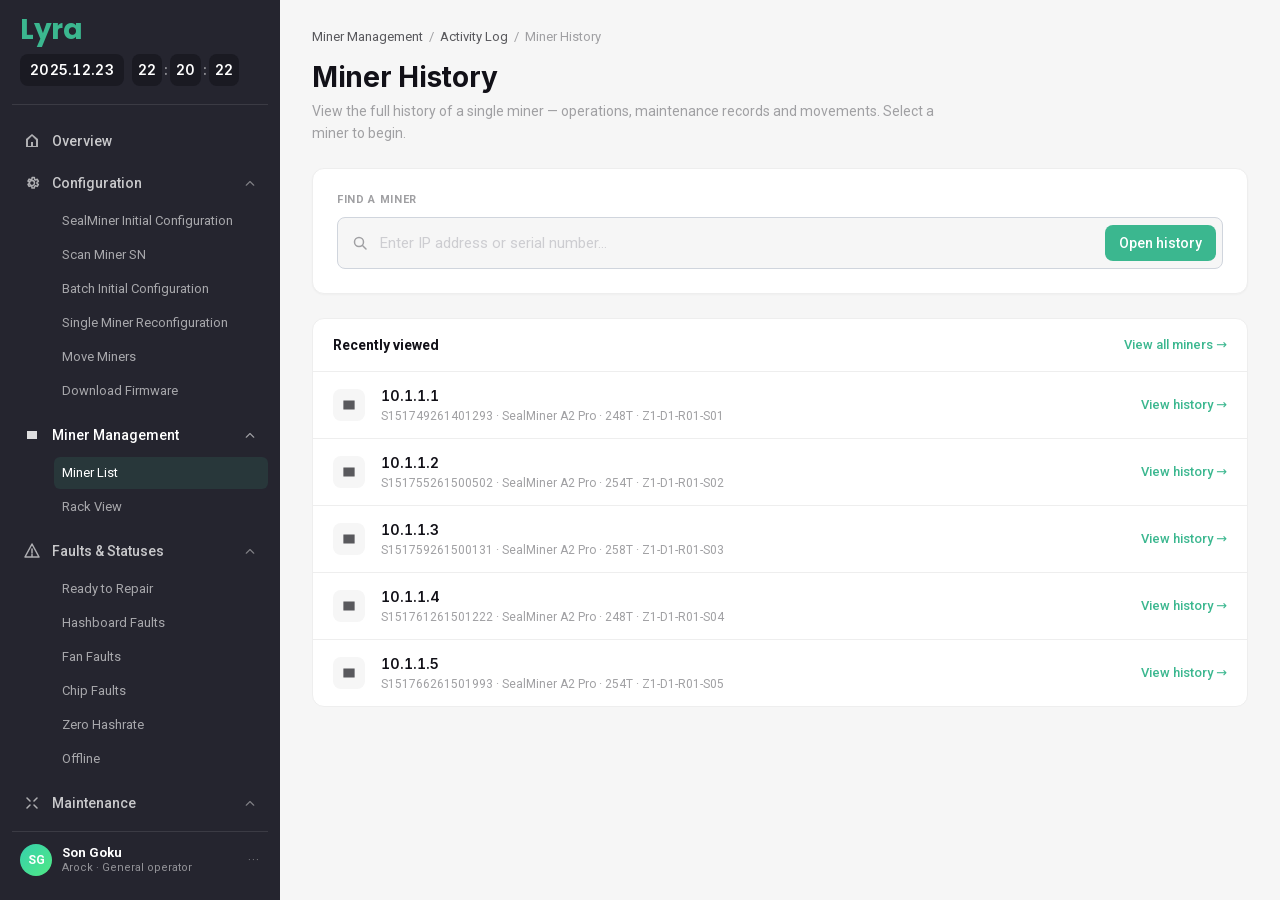
==== commit 9590040e: "Add files via upload" ====
--- a/index.html
+++ b/index.html
@@ -1,488 +1,206 @@
 <!DOCTYPE html>
-<!-- saved from url=(0240)file:///Users/sean.ang/Library/Application%20Support/Claude/local-agent-mode-sessions/224d0914-a9d8-4375-9c6c-62aff9ae65f0/389054a8-2a24-4e04-a765-567a9c1125a8/local_72477443-e409-4472-b726-79238a9a9cd1/outputs/miner_history_wireframe.html# -->
-<html lang="en"><head><meta http-equiv="Content-Type" content="text/html; charset=UTF-8">
-
-<meta name="viewport" content="width=device-width, initial-scale=1.0">
-<title>Miner History — Wireframe</title>
-<style>
-  *, *::before, *::after { box-sizing: border-box; margin: 0; padding: 0; }
-  body { font-family: -apple-system, BlinkMacSystemFont, 'Segoe UI', sans-serif; background: #f3f4f6; min-height: 100vh; display: flex; flex-direction: column; align-items: center; justify-content: flex-start; padding: 32px 16px; }
-  .container { width: 100%; max-width: 1100px; }
-  .header { margin-bottom: 20px; }
-  .header h1 { font-size: 18px; font-weight: 600; color: #111827; margin-bottom: 4px; }
-  .header p { font-size: 13px; color: #6b7280; }
-  .wf-wrap { background: #fff; border: 1px solid #e5e7eb; border-radius: 12px; overflow: hidden; }
-  .wf-header { padding: 14px 20px; border-bottom: 1px solid #e5e7eb; display: flex; align-items: center; justify-content: space-between; }
-  .wf-label { font-size: 11px; font-weight: 600; color: #9ca3af; text-transform: uppercase; letter-spacing: 0.07em; }
-  .wf-hint { font-size: 12px; color: #9ca3af; }
-</style>
+<html>
+<head>
+  <meta charset="utf-8">
+  <title>Miner History — Lyra</title>
+  <style>
+    * { margin: 0; padding: 0; box-sizing: border-box; }
+    body { background: #f4f5f7; display: flex; align-items: center; justify-content: center; min-height: 100vh; font-family: -apple-system, BlinkMacSystemFont, sans-serif; }
+    #__bundler_loading { position: fixed; bottom: 20px; right: 20px; font: 13px/1.4 -apple-system, BlinkMacSystemFont, sans-serif; color: #666; background: #fff; padding: 8px 14px; border-radius: 8px; box-shadow: 0 1px 4px rgba(0,0,0,0.12); z-index: 10000; }
+    #__bundler_thumbnail { position: fixed; inset: 0; width: 100%; height: 100%; display: flex; align-items: center; justify-content: center; background: #f4f5f7; z-index: 9999; }
+    #__bundler_thumbnail svg { width: 100%; height: 100%; object-fit: contain; }
+    #__bundler_placeholder { color: #999; font-size: 14px; }
+  </style>
+  <noscript>
+    <style>#__bundler_loading { display: none; }</style>
+    <div style="position:fixed;bottom:12px;left:12px;font:13px/1.4 -apple-system,BlinkMacSystemFont,sans-serif;color:#999;background:rgba(255,255,255,0.9);padding:6px 12px;border-radius:6px;box-shadow:0 1px 4px rgba(0,0,0,0.08);z-index:10000;">
+      This page requires JavaScript to display.
+    </div>
+  </noscript>
 </head>
 <body>
-<div class="container">
-  <div class="header">
-    <h1>Miner History — Interactive Wireframes</h1>
-    <p>Phase 1 · Toggle between WF1 (View drawer) and WF2 (Miner History page). Click rows in WF2 to expand inline detail.</p>
-  </div>
-
-  <div class="wf-wrap">
-    <div class="wf-header">
-      <span class="wf-label">Lyra · Miner History · Phase 1</span>
-      <span class="wf-hint">Interactive prototype — not final UI</span>
-    </div>
-
-    <!-- Toggle -->
-    <div style="display:flex;border-bottom:1px solid #e5e7eb;">
-      <button id="prd-wb1" onclick="prdShowWF(1)" style="flex: 1 1 0%; padding: 10px 16px; font-size: 12px; cursor: pointer; border-width: medium 1px medium medium; border-style: none solid none none; border-color: currentcolor rgb(229, 231, 235) currentcolor currentcolor; border-image: initial; background: rgb(17, 24, 39); color: rgb(255, 255, 255); font-weight: 500; font-family: inherit;">WF1 — View drawer · History tab</button>
-      <button id="prd-wb2" onclick="prdShowWF(2)" style="flex: 1 1 0%; padding: 10px 16px; font-size: 12px; cursor: pointer; border-width: medium 1px medium medium; border-style: none solid none none; border-color: currentcolor rgb(229, 231, 235) currentcolor currentcolor; border-image: initial; background: rgb(249, 250, 251); color: rgb(107, 114, 128); font-family: inherit;">WF2 — Miner History · miner selected</button>
-      <button id="prd-wb3" onclick="prdShowWF(3)" style="flex: 1 1 0%; padding: 10px 16px; font-size: 12px; cursor: pointer; border-width: medium; border-style: none; border-color: currentcolor; border-image: initial; background: rgb(249, 250, 251); color: rgb(107, 114, 128); font-family: inherit;">WF3 — Miner History · no miner selected</button>
-    </div>
-
-    <!-- WF1 -->
-    <div id="prd-wf1" style="display: flex; height: 560px; overflow: hidden;">
-      <div style="width:150px;background:#111827;display:flex;flex-direction:column;flex-shrink:0;font-family:-apple-system,BlinkMacSystemFont,&#39;Segoe UI&#39;,sans-serif;">
-        <div style="padding:9px 12px;color:#14b8a6;font-size:12px;font-weight:600;border-bottom:1px solid rgba(255,255,255,0.07)">Lyra</div>
-        <div style="padding:5px 12px;font-size:8px;color:rgba(255,255,255,0.3);border-bottom:1px solid rgba(255,255,255,0.07)"><b style="color:rgba(255,255,255,0.5);font-size:9px">2026.05.06  13:58:08</b></div>
-        <div style="flex:1;padding:5px 0;overflow:hidden">
-          <div style="padding:4px 12px;font-size:9px;color:rgba(255,255,255,0.4)">⊞ Overview</div>
-          <div style="padding:4px 12px;font-size:9px;color:#fff;background:rgba(20,184,166,0.1);border-left:2px solid #14b8a6">⛏ Miner Management</div>
-          <div style="padding:4px 22px;font-size:9px;color:#14b8a6;border-left:2px solid #14b8a6">Miner List</div>
-          <div style="padding:4px 22px;font-size:9px;color:rgba(255,255,255,0.35)">Rack View</div>
-          <div style="padding:4px 12px;font-size:9px;color:rgba(255,255,255,0.4)">⚠ Faults &amp; Statuses</div>
-          <div style="padding:4px 12px;font-size:9px;color:rgba(255,255,255,0.4)">⚙ Configuration</div>
-          <div style="padding:4px 12px;font-size:9px;color:rgba(255,255,255,0.4)">🔧 Maintenance</div>
-          <div style="padding:4px 12px;font-size:9px;color:rgba(255,255,255,0.4)">☰ Activity Log</div>
-        </div>
-        <div style="padding:7px 12px;border-top:1px solid rgba(255,255,255,0.07);display:flex;align-items:center;gap:5px">
-          <div style="width:20px;height:20px;border-radius:50%;background:#14b8a6;color:#fff;font-size:7px;font-weight:700;display:flex;align-items:center;justify-content:center;flex-shrink:0">SA</div>
-          <div><div style="font-size:8px;color:rgba(255,255,255,0.6)">sean.ang</div><div style="font-size:7px;color:rgba(255,255,255,0.3)">Site Viewer</div></div>
-        </div>
-      </div>
-      <div style="flex:1;display:flex;flex-direction:column;overflow:hidden;background:#f3f4f6;min-width:0">
-        <div style="background:#fff;border-bottom:1px solid #e5e7eb;padding:0 12px;display:flex">
-          <div style="padding:8px 12px;font-size:11px;color:#14b8a6;border-bottom:2px solid #14b8a6;font-weight:500">Under-operation</div>
-          <div style="padding:8px 12px;font-size:11px;color:#9ca3af">Off-operation</div>
-        </div>
-        <div style="flex:1;display:flex;overflow:hidden">
-          <div style="flex:1;overflow:hidden;background:#fff;border-right:1px solid #e5e7eb;display:flex;flex-direction:column">
-            <div style="padding:5px 10px;border-bottom:1px solid #e5e7eb;display:flex;flex-wrap:wrap;gap:3px;align-items:center;background:#fff">
-              <span style="font-size:8px;color:#9ca3af">Faults</span>
-              <span style="font-size:8px;padding:1px 6px;border:0.5px solid #111827;border-radius:3px;color:#fff;background:#111827">Hashboard faults (124)</span>
-              <span style="font-size:8px;padding:1px 6px;border:0.5px solid #111827;border-radius:3px;color:#fff;background:#111827">Chip faults (57)</span>
-              <span style="font-size:8px;padding:1px 6px;border:0.5px solid #e5e7eb;border-radius:3px;color:#d1d5db">Fan faults (0)</span>
-            </div>
-            <div style="padding:5px 10px;border-bottom:1px solid #e5e7eb;display:flex;gap:5px;align-items:center">
-              <span style="font-size:9px;padding:3px 8px;border:0.5px solid #d1d5db;border-radius:4px;color:#374151;background:#fff">Select all</span>
-              <span style="font-size:9px;padding:3px 8px;border:0.5px solid #14b8a6;border-radius:4px;color:#14b8a6;background:#fff">Batch action ▾</span>
-              <span style="font-size:9px;padding:3px 7px;border:0.5px solid #d1d5db;border-radius:4px;color:#374151;background:#fff;margin-left:auto">Refresh</span>
-              <span style="font-size:9px;padding:3px 7px;border:0.5px solid #d1d5db;border-radius:4px;color:#374151;background:#fff">Export all</span>
-            </div>
-            <div style="overflow-y:auto;flex:1">
-              <table style="width:100%;border-collapse:collapse">
-                <thead><tr style="background:#f9fafb">
-                  <th style="padding:5px 8px;font-size:8px;color:#9ca3af;font-weight:500;border-bottom:1px solid #e5e7eb;text-align:left"></th>
-                  <th style="padding:5px 8px;font-size:8px;color:#9ca3af;font-weight:500;border-bottom:1px solid #e5e7eb;text-align:left">IP address ↕</th>
-                  <th style="padding:5px 8px;font-size:8px;color:#9ca3af;font-weight:500;border-bottom:1px solid #e5e7eb;text-align:left">Serial number</th>
-                  <th style="padding:5px 8px;font-size:8px;color:#9ca3af;font-weight:500;border-bottom:1px solid #e5e7eb;text-align:left">Brand, type and model</th>
-                  <th style="padding:5px 8px;font-size:8px;color:#9ca3af;font-weight:500;border-bottom:1px solid #e5e7eb;text-align:left">Location</th>
-                  <th style="padding:5px 8px;font-size:8px;color:#9ca3af;font-weight:500;border-bottom:1px solid #e5e7eb;text-align:left">Detection status</th>
-                  <th style="padding:5px 8px;font-size:8px;color:#9ca3af;font-weight:500;border-bottom:1px solid #e5e7eb;text-align:left">Action</th>
-                </tr></thead>
-                <tbody id="prd-w1rows"><tr style="background:#f0fdfa"><td style="padding:4px 8px"><input type="checkbox" style="accent-color:#14b8a6" checked=""></td><td style="padding:4px 8px;font-size:9px"><a style="color:#14b8a6">10.1.1.1</a></td><td style="padding:4px 8px;font-size:8px;color:#9ca3af">S151749261401293</td><td style="padding:4px 8px;font-size:9px">SealMiner · A2 Pro · 248T</td><td style="padding:4px 8px;font-size:9px">B01-D1-R01-Slot 1</td><td style="padding:4px 8px;font-size:9px"><span style="display:inline-block;width:5px;height:5px;border-radius:50%;background:#22c55e;margin-right:2px;vertical-align:middle"></span>Online</td><td style="padding:4px 8px;font-size:9px"><span style="color:#14b8a6;cursor:pointer;margin-right:3px">View</span><span style="color:#9ca3af;cursor:pointer">···</span></td></tr><tr style="background:#fff"><td style="padding:4px 8px"><input type="checkbox" style="accent-color:#14b8a6"></td><td style="padding:4px 8px;font-size:9px"><a style="color:#14b8a6">10.1.1.2</a></td><td style="padding:4px 8px;font-size:8px;color:#9ca3af">S151755261500502</td><td style="padding:4px 8px;font-size:9px">SealMiner · A2 Pro · 254T</td><td style="padding:4px 8px;font-size:9px">B01-D1-R01-Slot 2</td><td style="padding:4px 8px;font-size:9px"><span style="display:inline-block;width:5px;height:5px;border-radius:50%;background:#22c55e;margin-right:2px;vertical-align:middle"></span>Online</td><td style="padding:4px 8px;font-size:9px"><span style="color:#14b8a6;cursor:pointer;margin-right:3px">View</span><span style="color:#9ca3af;cursor:pointer">···</span></td></tr><tr style="background:#fff"><td style="padding:4px 8px"><input type="checkbox" style="accent-color:#14b8a6"></td><td style="padding:4px 8px;font-size:9px"><a style="color:#14b8a6">10.1.1.3</a></td><td style="padding:4px 8px;font-size:8px;color:#9ca3af">S151759261500131</td><td style="padding:4px 8px;font-size:9px">SealMiner · A2 Pro · 258T</td><td style="padding:4px 8px;font-size:9px">B01-D1-R01-Slot 3</td><td style="padding:4px 8px;font-size:9px"><span style="display:inline-block;width:5px;height:5px;border-radius:50%;background:#22c55e;margin-right:2px;vertical-align:middle"></span>Online</td><td style="padding:4px 8px;font-size:9px"><span style="color:#14b8a6;cursor:pointer;margin-right:3px">View</span><span style="color:#9ca3af;cursor:pointer">···</span></td></tr><tr style="background:#fff"><td style="padding:4px 8px"><input type="checkbox" style="accent-color:#14b8a6"></td><td style="padding:4px 8px;font-size:9px"><a style="color:#14b8a6">10.1.1.4</a></td><td style="padding:4px 8px;font-size:8px;color:#9ca3af">S151761261401439</td><td style="padding:4px 8px;font-size:9px">SealMiner · A2 Pro · 260T</td><td style="padding:4px 8px;font-size:9px">B01-D1-R01-Slot 4</td><td style="padding:4px 8px;font-size:9px"><span style="display:inline-block;width:5px;height:5px;border-radius:50%;background:#22c55e;margin-right:2px;vertical-align:middle"></span>Online</td><td style="padding:4px 8px;font-size:9px"><span style="color:#14b8a6;cursor:pointer;margin-right:3px">View</span><span style="color:#9ca3af;cursor:pointer">···</span></td></tr><tr style="background:#fff"><td style="padding:4px 8px"><input type="checkbox" style="accent-color:#14b8a6"></td><td style="padding:4px 8px;font-size:9px"><a style="color:#14b8a6">10.1.1.5</a></td><td style="padding:4px 8px;font-size:8px;color:#9ca3af">S151759261401489</td><td style="padding:4px 8px;font-size:9px">SealMiner · A2 Pro · 258T</td><td style="padding:4px 8px;font-size:9px">B01-D1-R01-Slot 5</td><td style="padding:4px 8px;font-size:9px"><span style="display:inline-block;width:5px;height:5px;border-radius:50%;background:#22c55e;margin-right:2px;vertical-align:middle"></span>Online</td><td style="padding:4px 8px;font-size:9px"><span style="color:#14b8a6;cursor:pointer;margin-right:3px">View</span><span style="color:#9ca3af;cursor:pointer">···</span></td></tr><tr style="background:#fff"><td style="padding:4px 8px"><input type="checkbox" style="accent-color:#14b8a6"></td><td style="padding:4px 8px;font-size:9px"><a style="color:#14b8a6">10.1.1.6</a></td><td style="padding:4px 8px;font-size:8px;color:#9ca3af">S151761261401446</td><td style="padding:4px 8px;font-size:9px">SealMiner · A2 Pro · 260T</td><td style="padding:4px 8px;font-size:9px">B01-D1-R01-Slot 6</td><td style="padding:4px 8px;font-size:9px"><span style="display:inline-block;width:5px;height:5px;border-radius:50%;background:#22c55e;margin-right:2px;vertical-align:middle"></span>Online</td><td style="padding:4px 8px;font-size:9px"><span style="color:#14b8a6;cursor:pointer;margin-right:3px">View</span><span style="color:#9ca3af;cursor:pointer">···</span></td></tr></tbody>
-              </table>
-            </div>
-          </div>
-          <!-- Drawer -->
-          <div style="width:278px;flex-shrink:0;background:#fff;display:flex;flex-direction:column;overflow:hidden">
-            <div style="padding:9px 12px 7px;border-bottom:1px solid #e5e7eb;display:flex;align-items:flex-start;justify-content:space-between">
-              <a style="color:#14b8a6;font-size:13px;font-weight:600;text-decoration:none">10.1.1.1</a>
-              <div style="display:flex;align-items:center;gap:6px"><span style="color:#9ca3af;font-size:12px;cursor:pointer">···</span><span style="color:#9ca3af;font-size:15px;cursor:pointer;line-height:1">×</span></div>
-            </div>
-            <div style="display:flex;border-bottom:1px solid #e5e7eb;overflow-x:auto" id="prd-drtabs"><div class="prd-drt" data-t="bi" onclick="prdDrSetTab(&#39;bi&#39;)" style="padding:7px 9px;font-size:10px;color:#9ca3af;cursor:pointer;border-bottom:2px solid transparent;white-space:nowrap;font-weight:400">Overview</div><div class="prd-drt" data-t="hist" onclick="prdDrSetTab(&#39;hist&#39;)" style="padding:7px 9px;font-size:10px;color:#14b8a6;cursor:pointer;border-bottom:2px solid #14b8a6;white-space:nowrap;font-weight:500">History</div><div style="padding:7px 8px;font-size:10px;color:#9ca3af;margin-left:auto">···</div></div>
-            <div style="flex:1;overflow-y:auto" id="prd-drbody"><div style="display:flex;gap:4px;padding:6px 12px;border-bottom:1px solid #f3f4f6"><span onclick="prdDrSetFilter(&#39;ops&#39;)" style="font-size:9px;padding:2px 9px;border-radius:20px;border:1px solid #14b8a6;cursor:pointer;color:#fff;background:#14b8a6">Operations</span><span onclick="prdDrSetFilter(&#39;maint&#39;)" style="font-size:9px;padding:2px 9px;border-radius:20px;border:1px solid #d1d5db;cursor:pointer;color:#6b7280;background:#fff">Maintenance</span></div><div style="padding:7px 12px;border-bottom:1px solid #f3f4f6;cursor:pointer;font-family:inherit"><div style="display:flex;align-items:center;gap:4px"><span style="font-size:9px;padding:1px 6px;border-radius:20px;font-weight:500;background:#dbeafe;color:#1e40af">Operation</span><span style="font-size:10px;color:#111827;flex:1">Reboot</span><span style="font-size:9px;color:#16a34a">✓</span></div><div style="font-size:9px;color:#9ca3af;margin-top:2px">2026.04.30 19:25 · ezekiel.martin</div></div><div style="padding:7px 12px;border-bottom:1px solid #f3f4f6;cursor:pointer;font-family:inherit"><div style="display:flex;align-items:center;gap:4px"><span style="font-size:9px;padding:1px 6px;border-radius:20px;font-weight:500;background:#dbeafe;color:#1e40af">Movement</span><span style="font-size:10px;color:#111827;flex:1">R02-Slot 12 → R01-Slot 1</span><span style="font-size:9px;color:#9ca3af">—</span></div><div style="font-size:9px;color:#9ca3af;margin-top:2px">2026.01.15 09:30 · system</div></div><div style="padding:7px 12px;border-bottom:1px solid #f3f4f6;cursor:pointer;font-family:inherit"><div style="display:flex;align-items:center;gap:4px"><span style="font-size:9px;padding:1px 6px;border-radius:20px;font-weight:500;background:#dbeafe;color:#1e40af">Operation</span><span style="font-size:10px;color:#111827;flex:1">Configure pool</span><span style="font-size:9px;color:#16a34a">✓</span></div><div style="font-size:9px;color:#9ca3af;margin-top:2px">2025.11.20 08:45 · ezekiel.martin</div></div><a style="display:block;text-align:center;padding:8px 12px;border-top:1px solid #f3f4f6;color:#14b8a6;font-size:10px;cursor:pointer;text-decoration:none">View full history →</a></div>
-          </div>
-        </div>
-      </div>
-    </div>
-
-    <!-- WF2 -->
-    <div id="prd-wf2" style="display: none; height: 560px; overflow: hidden;">
-      <div style="display:flex;height:100%">
-        <div style="width:150px;background:#111827;display:flex;flex-direction:column;flex-shrink:0;font-family:-apple-system,BlinkMacSystemFont,&#39;Segoe UI&#39;,sans-serif;">
-          <div style="padding:9px 12px;color:#14b8a6;font-size:12px;font-weight:600;border-bottom:1px solid rgba(255,255,255,0.07)">Lyra</div>
-          <div style="flex:1;padding:5px 0">
-            <div style="padding:4px 12px;font-size:9px;color:rgba(255,255,255,0.4)">⊞ Overview</div>
-            <div style="padding:4px 12px;font-size:9px;color:#fff;background:rgba(20,184,166,0.1);border-left:2px solid #14b8a6">⛏ Miner Management</div>
-            <div style="padding:4px 22px;font-size:9px;color:#14b8a6;border-left:2px solid #14b8a6">Miner List</div>
-            <div style="padding:4px 22px;font-size:9px;color:rgba(255,255,255,0.35)">Rack View</div>
-            <div style="padding:4px 12px;font-size:9px;color:rgba(255,255,255,0.4)">⚠ Faults &amp; Statuses</div>
-            <div style="padding:4px 12px;font-size:9px;color:rgba(255,255,255,0.4)">🔧 Maintenance</div>
-            <div style="padding:4px 12px;font-size:9px;color:rgba(255,255,255,0.4)">☰ Activity Log</div>
-          </div>
-          <div style="padding:7px 12px;border-top:1px solid rgba(255,255,255,0.07);display:flex;align-items:center;gap:5px">
-            <div style="width:20px;height:20px;border-radius:50%;background:#14b8a6;color:#fff;font-size:7px;font-weight:700;display:flex;align-items:center;justify-content:center">SA</div>
-            <div><div style="font-size:8px;color:rgba(255,255,255,0.6)">sean.ang</div><div style="font-size:7px;color:rgba(255,255,255,0.3)">Site Viewer</div></div>
-          </div>
-        </div>
-        <div style="flex:1;overflow-y:auto;padding:12px;background:#f3f4f6;font-family:-apple-system,BlinkMacSystemFont,&#39;Segoe UI&#39;,sans-serif" id="prd-hp"><div style="font-size:15px;font-weight:600;color:#111827;margin-bottom:12px;font-family:inherit">Miner History</div><div style="font-size:10px;color:#6b7280;margin-bottom:4px;font-family:inherit">Miner</div><div style="background:#fff;border:1px solid #e5e7eb;border-radius:6px;padding:6px 10px;display:flex;align-items:center;gap:6px;margin-bottom:7px;font-family:inherit"><span style="color:#d1d5db;font-size:10px">🔍</span><span style="font-size:11px;color:#d1d5db;flex:1">Search by IP address or serial number…</span></div><div style="background:#fff;border:1px solid #d1fae5;border-radius:6px;padding:7px 10px;display:flex;align-items:center;justify-content:space-between;margin-bottom:10px;font-family:inherit"><div style="display:flex;align-items:center;gap:8px"><div style="width:28px;height:28px;border-radius:5px;background:#e6f7f5;color:#14b8a6;font-size:13px;display:flex;align-items:center;justify-content:center;flex-shrink:0">⛏</div><div><div style="font-size:12px;font-weight:600;color:#111827">10.1.1.1</div><div style="font-size:9px;color:#9ca3af;margin-top:1px">S151749261401293 · SealMiner A2 Pro · 248T · B01-D1-R01-Slot 1</div></div></div><span style="color:#9ca3af;font-size:14px;cursor:pointer;line-height:1">×</span></div><div style="font-size:10px;color:#6b7280;margin-bottom:4px;font-family:inherit">Date range</div><div style="display:flex;gap:0;border:1px solid #e5e7eb;border-radius:6px;overflow:hidden;background:#f3f4f6;width:fit-content;margin-bottom:10px" id="prd-drpills"><span class="prd-drp" data-r="24h" onclick="prdSetDR(&#39;24h&#39;)" style="padding:5px 11px;font-size:11px;cursor:pointer;color:#6b7280;border-right:1px solid #e5e7eb;background:#f3f4f6;font-weight:400;font-family:inherit">Last 24 hours</span><span class="prd-drp" data-r="7d" onclick="prdSetDR(&#39;7d&#39;)" style="padding:5px 11px;font-size:11px;cursor:pointer;color:#6b7280;border-right:1px solid #e5e7eb;background:#f3f4f6;font-weight:400;font-family:inherit">Last 7 days</span><span class="prd-drp" data-r="30d" onclick="prdSetDR(&#39;30d&#39;)" style="padding:5px 11px;font-size:11px;cursor:pointer;color:#14b8a6;border-right:1px solid #e5e7eb;background:#fff;font-weight:500;font-family:inherit">Last 30 days</span><span class="prd-drp" data-r="custom" onclick="prdSetDR(&#39;custom&#39;)" style="padding:5px 11px;font-size:11px;cursor:pointer;color:#6b7280;border-right:1px solid #e5e7eb;background:#f3f4f6;font-weight:400;font-family:inherit">Custom</span></div><div style="display:flex;border-bottom:1px solid #e5e7eb;background:#fff;border-radius:7px 7px 0 0;overflow:hidden;border:1px solid #e5e7eb;border-bottom:none" id="prd-pgtabs"><div class="prd-pgt" data-t="ops" onclick="prdSetP2T(&#39;ops&#39;)" style="padding: 8px 16px; font-size: 11px; color: rgb(20, 184, 166); cursor: pointer; border-bottom: 2px solid rgb(20, 184, 166); font-weight: 500; font-family: inherit;">Operations</div><div class="prd-pgt" data-t="maint" onclick="prdSetP2T(&#39;maint&#39;)" style="padding: 8px 16px; font-size: 11px; color: rgb(156, 163, 175); cursor: pointer; border-bottom: 2px solid transparent; font-weight: 400; font-family: inherit;">Maintenance</div></div><div style="background:#fff;border:1px solid #e5e7eb;border-radius:0 7px 7px 7px;overflow:hidden"><div style="display:flex;align-items:center;justify-content:flex-end;padding:5px 12px;border-bottom:1px solid #f3f4f6"><button style="font-size:10px;padding:3px 10px;border:1px solid #d1d5db;border-radius:4px;background:#fff;color:#374151;cursor:pointer;font-family:inherit">Export CSV</button></div><table style="width:100%;border-collapse:collapse" id="prd-p2tbl"><thead id="prd-p2thead"><tr style="background:#f9fafb"><th style="padding:6px 12px;text-align:left;color:#9ca3af;font-weight:500;border-bottom:1px solid #e5e7eb;font-size:10px">Start time</th><th style="padding:6px 12px;text-align:left;color:#9ca3af;font-weight:500;border-bottom:1px solid #e5e7eb;font-size:10px">Operation</th><th style="padding:6px 12px;text-align:left;color:#9ca3af;font-weight:500;border-bottom:1px solid #e5e7eb;font-size:10px">Result</th><th style="padding:6px 12px;text-align:left;color:#9ca3af;font-weight:500;border-bottom:1px solid #e5e7eb;font-size:10px">Duration</th><th style="padding:6px 12px;text-align:left;color:#9ca3af;font-weight:500;border-bottom:1px solid #e5e7eb;font-size:10px">Operator</th><th style="padding:6px 12px;text-align:left;color:#9ca3af;font-weight:500;border-bottom:1px solid #e5e7eb;font-size:10px">Actions</th></tr></thead><tbody id="prd-p2body"><tr style="background:#f0fdfa;cursor:pointer" onclick="prdToggleP2(0)"><td style="padding:7px 12px;font-size:10px;color:#9ca3af;border-bottom:1px solid #f3f4f6;white-space:nowrap">2026.04.30 19:25</td><td style="padding:7px 12px;font-size:11px;color:#111827;border-bottom:1px solid #f3f4f6">Reboot</td><td style="padding:7px 12px;border-bottom:1px solid #f3f4f6"><span style="color:#16a34a;font-size:10px">Success</span></td><td style="padding:7px 12px;font-size:10px;color:#6b7280;border-bottom:1px solid #f3f4f6">0d 0h 0m 4s</td><td style="padding:7px 12px;font-size:11px;color:#6b7280;border-bottom:1px solid #f3f4f6">ezekiel.martin</td><td style="padding:7px 12px;border-bottom:1px solid #f3f4f6"><button onclick="event.stopPropagation();prdToggleP2(0)" style="font-size:10px;color:#fff;border:1px solid #14b8a6;padding:3px 8px;border-radius:4px;background:#14b8a6;cursor:pointer;font-family:inherit">Close ▲</button></td></tr><tr><td colspan="6" style="padding:0;background:#f8fffe;border-bottom:1px solid #a7f3d0"><div style="padding:12px 16px;border-top:1px solid #99f6e4;font-family:inherit"><div style="font-size:9px;font-weight:600;color:#6b7280;text-transform:uppercase;letter-spacing:0.4px;margin-bottom:6px;padding-bottom:4px;border-bottom:1px solid #e5e7eb">Details</div><div style="display:grid;grid-template-columns:1fr 1fr;gap:6px 14px"><div><div style="font-size:9px;color:#9ca3af">Triggered by</div><div style="font-size:10px;color:#111827;margin-top:1px">Manual</div></div><div><div style="font-size:9px;color:#9ca3af">Exit code</div><div style="font-size:10px;color:#111827;margin-top:1px">0</div></div><div><div style="font-size:9px;color:#9ca3af">Previous uptime</div><div style="font-size:10px;color:#111827;margin-top:1px">14d 3h</div></div></div><div style="margin-top:8px;padding-top:7px;border-top:1px solid #e5e7eb;display:flex;align-items:center;gap:8px"><span style="font-size:9px;color:#9ca3af;font-family:monospace">OP-20260430-0041</span><a href="file:///Users/sean.ang/Library/Application%20Support/Claude/local-agent-mode-sessions/224d0914-a9d8-4375-9c6c-62aff9ae65f0/389054a8-2a24-4e04-a765-567a9c1125a8/local_72477443-e409-4472-b726-79238a9a9cd1/outputs/miner_history_wireframe.html#" style="font-size:9px;color:#0f6e56;background:#e1f5ee;padding:3px 8px;border-radius:4px;text-decoration:none;display:inline-flex;align-items:center;gap:3px"><svg width="10" height="10" viewBox="0 0 16 16" fill="none"><path d="M7 3H3a1 1 0 00-1 1v9a1 1 0 001 1h9a1 1 0 001-1V9" stroke="currentColor" stroke-width="1.5" stroke-linecap="round"></path><path d="M10 2h4v4M14 2L8 8" stroke="currentColor" stroke-width="1.5" stroke-linecap="round" stroke-linejoin="round"></path></svg>View in Log Center</a></div></div></td></tr><tr style="background:#fff;cursor:pointer" onclick="prdToggleP2(1)"><td style="padding:7px 12px;font-size:10px;color:#9ca3af;border-bottom:1px solid #f3f4f6;white-space:nowrap">2026.05.06 13:48</td><td style="padding:7px 12px;font-size:11px;color:#111827;border-bottom:1px solid #f3f4f6">Reboot</td><td style="padding:7px 12px;border-bottom:1px solid #f3f4f6"><span style="color:#dc2626;font-size:10px">Failed</span></td><td style="padding:7px 12px;font-size:10px;color:#6b7280;border-bottom:1px solid #f3f4f6">0d 0h 0m 20s</td><td style="padding:7px 12px;font-size:11px;color:#6b7280;border-bottom:1px solid #f3f4f6">joshua.knight</td><td style="padding:7px 12px;border-bottom:1px solid #f3f4f6"><button onclick="event.stopPropagation();prdToggleP2(1)" style="font-size:10px;color:#14b8a6;border:1px solid #14b8a6;padding:3px 8px;border-radius:4px;background:#fff;cursor:pointer;font-family:inherit">View ▼</button></td></tr><tr style="background:#fff;cursor:pointer" onclick="prdToggleP2(2)"><td style="padding:7px 12px;font-size:10px;color:#9ca3af;border-bottom:1px solid #f3f4f6;white-space:nowrap">2025.11.20 08:45</td><td style="padding:7px 12px;font-size:11px;color:#111827;border-bottom:1px solid #f3f4f6">Configure pool</td><td style="padding:7px 12px;border-bottom:1px solid #f3f4f6"><span style="color:#16a34a;font-size:10px">Success</span></td><td style="padding:7px 12px;font-size:10px;color:#6b7280;border-bottom:1px solid #f3f4f6">0d 0h 0m 1s</td><td style="padding:7px 12px;font-size:11px;color:#6b7280;border-bottom:1px solid #f3f4f6">ezekiel.martin</td><td style="padding:7px 12px;border-bottom:1px solid #f3f4f6"><button onclick="event.stopPropagation();prdToggleP2(2)" style="font-size:10px;color:#14b8a6;border:1px solid #14b8a6;padding:3px 8px;border-radius:4px;background:#fff;cursor:pointer;font-family:inherit">View ▼</button></td></tr><tr style="background:#fff;cursor:pointer" onclick="prdToggleP2(3)"><td style="padding:7px 12px;font-size:10px;color:#9ca3af;border-bottom:1px solid #f3f4f6;white-space:nowrap">2026.01.15 09:30</td><td style="padding:7px 12px;font-size:11px;color:#111827;border-bottom:1px solid #f3f4f6">Location change</td><td style="padding:7px 12px;border-bottom:1px solid #f3f4f6"><span style="color:#16a34a;font-size:10px">Success</span></td><td style="padding:7px 12px;font-size:10px;color:#6b7280;border-bottom:1px solid #f3f4f6">—</td><td style="padding:7px 12px;font-size:11px;color:#6b7280;border-bottom:1px solid #f3f4f6">admin</td><td style="padding:7px 12px;border-bottom:1px solid #f3f4f6"><button onclick="event.stopPropagation();prdToggleP2(3)" style="font-size:10px;color:#14b8a6;border:1px solid #14b8a6;padding:3px 8px;border-radius:4px;background:#fff;cursor:pointer;font-family:inherit">View ▼</button></td></tr></tbody></table></div></div>
-      </div>
-    </div>
-
-    <!-- WF3 — Miner History · no miner selected (empty state) -->
-    <div id="prd-wf3" style="display: none; height: 560px; overflow: hidden;">
-      <div style="display:flex;height:100%">
-        <div style="width:150px;background:#111827;display:flex;flex-direction:column;flex-shrink:0;font-family:-apple-system,BlinkMacSystemFont,&#39;Segoe UI&#39;,sans-serif;">
-          <div style="padding:9px 12px;color:#14b8a6;font-size:12px;font-weight:600;border-bottom:1px solid rgba(255,255,255,0.07)">Lyra</div>
-          <div style="flex:1;padding:5px 0">
-            <div style="padding:4px 12px;font-size:9px;color:rgba(255,255,255,0.4)">⊞ Overview</div>
-            <div style="padding:4px 12px;font-size:9px;color:#fff;background:rgba(20,184,166,0.1);border-left:2px solid #14b8a6">⛏ Miner Management</div>
-            <div style="padding:4px 22px;font-size:9px;color:rgba(255,255,255,0.35)">Miner List</div>
-            <div style="padding:4px 22px;font-size:9px;color:rgba(255,255,255,0.35)">Rack View</div>
-            <div style="padding:4px 22px;font-size:9px;color:#14b8a6;border-left:2px solid #14b8a6">Miner History</div>
-            <div style="padding:4px 12px;font-size:9px;color:rgba(255,255,255,0.4)">⚠ Faults &amp; Statuses</div>
-            <div style="padding:4px 12px;font-size:9px;color:rgba(255,255,255,0.4)">🔧 Maintenance</div>
-            <div style="padding:4px 12px;font-size:9px;color:rgba(255,255,255,0.4)">☰ Activity Log</div>
-          </div>
-          <div style="padding:7px 12px;border-top:1px solid rgba(255,255,255,0.07);display:flex;align-items:center;gap:5px">
-            <div style="width:20px;height:20px;border-radius:50%;background:#14b8a6;color:#fff;font-size:7px;font-weight:700;display:flex;align-items:center;justify-content:center">SA</div>
-            <div><div style="font-size:8px;color:rgba(255,255,255,0.6)">sean.ang</div><div style="font-size:7px;color:rgba(255,255,255,0.3)">Site Viewer</div></div>
-          </div>
-        </div>
-        <div style="flex:1;overflow-y:auto;padding:12px;background:#f3f4f6;font-family:-apple-system,BlinkMacSystemFont,&#39;Segoe UI&#39;,sans-serif">
-          <div style="font-size:15px;font-weight:600;color:#111827;margin-bottom:12px">Miner History</div>
-          <!-- Search bar — no miner selected -->
-          <div style="font-size:10px;color:#6b7280;margin-bottom:4px">Miner</div>
-          <div style="background:#fff;border:1px solid #14b8a6;border-radius:6px;padding:6px 10px;display:flex;align-items:center;gap:6px;margin-bottom:16px;box-shadow:0 0 0 2px rgba(20,184,166,0.12)">
-            <span style="color:#14b8a6;font-size:10px">🔍</span>
-            <span style="font-size:11px;color:#9ca3af;flex:1">Search by IP address or serial number…</span>
-          </div>
-          <!-- Recently viewed -->
-          <div style="font-size:10px;font-weight:600;color:#6b7280;text-transform:uppercase;letter-spacing:0.05em;margin-bottom:8px">Recently viewed</div>
-          <div style="background:#fff;border:1px solid #e5e7eb;border-radius:7px;overflow:hidden">
-            <div style="display:flex;align-items:center;padding:9px 12px;border-bottom:1px solid #f3f4f6;cursor:pointer;gap:10px">
-              <div style="width:26px;height:26px;border-radius:4px;background:#e6f7f5;color:#14b8a6;font-size:11px;display:flex;align-items:center;justify-content:center;flex-shrink:0">⛏</div>
-              <div style="flex:1">
-                <div style="font-size:11px;font-weight:600;color:#111827">10.1.1.1</div>
-                <div style="font-size:9px;color:#9ca3af;margin-top:1px">S151749261401293 · SealMiner A2 Pro · 248T · B01-D1-R01-Slot 1</div>
-              </div>
-              <div style="text-align:right">
-                <div style="font-size:9px;color:#9ca3af">Last viewed</div>
-                <div style="font-size:9px;color:#374151;margin-top:1px">2 hours ago</div>
-              </div>
-              <span style="color:#14b8a6;font-size:10px;white-space:nowrap">View history →</span>
-            </div>
-            <div style="display:flex;align-items:center;padding:9px 12px;border-bottom:1px solid #f3f4f6;cursor:pointer;gap:10px">
-              <div style="width:26px;height:26px;border-radius:4px;background:#f3f4f6;color:#9ca3af;font-size:11px;display:flex;align-items:center;justify-content:center;flex-shrink:0">⛏</div>
-              <div style="flex:1">
-                <div style="font-size:11px;font-weight:600;color:#111827">10.1.1.4</div>
-                <div style="font-size:9px;color:#9ca3af;margin-top:1px">S151761261401439 · SealMiner A2 Pro · 260T · B01-D1-R01-Slot 4</div>
-              </div>
-              <div style="text-align:right">
-                <div style="font-size:9px;color:#9ca3af">Last viewed</div>
-                <div style="font-size:9px;color:#374151;margin-top:1px">Yesterday</div>
-              </div>
-              <span style="color:#14b8a6;font-size:10px;white-space:nowrap">View history →</span>
-            </div>
-            <div style="display:flex;align-items:center;padding:9px 12px;cursor:pointer;gap:10px">
-              <div style="width:26px;height:26px;border-radius:4px;background:#f3f4f6;color:#9ca3af;font-size:11px;display:flex;align-items:center;justify-content:center;flex-shrink:0">⛏</div>
-              <div style="flex:1">
-                <div style="font-size:11px;font-weight:600;color:#111827">10.1.1.6</div>
-                <div style="font-size:9px;color:#9ca3af;margin-top:1px">S151761261401446 · SealMiner A2 Pro · 260T · B01-D1-R01-Slot 6</div>
-              </div>
-              <div style="text-align:right">
-                <div style="font-size:9px;color:#9ca3af">Last viewed</div>
-                <div style="font-size:9px;color:#374151;margin-top:1px">3 days ago</div>
-              </div>
-              <span style="color:#14b8a6;font-size:10px;white-space:nowrap">View history →</span>
-            </div>
-          </div>
-        </div>
-      </div>
-    </div>
-  </div>
+  <div id="__bundler_thumbnail">
+  <svg viewBox="0 0 1200 800" xmlns="http://www.w3.org/2000/svg">
+    <rect width="1200" height="800" fill="#f4f5f7"></rect>
+    <rect x="80" y="120" width="1040" height="80" rx="12" fill="#ffffff" stroke="#e5e7eb"></rect>
+    <circle cx="130" cy="160" r="20" fill="#d1fae5"></circle>
+    <rect x="170" y="142" width="240" height="14" rx="4" fill="#111827"></rect>
+    <rect x="170" y="166" width="380" height="10" rx="3" fill="#9ca3af"></rect>
+    <rect x="80" y="230" width="1040" height="500" rx="12" fill="#ffffff" stroke="#e5e7eb"></rect>
+    <rect x="110" y="260" width="120" height="14" rx="3" fill="#10b981"></rect>
+    <rect x="260" y="260" width="120" height="14" rx="3" fill="#9ca3af"></rect>
+    <line x1="110" y1="300" x2="1090" y2="300" stroke="#e5e7eb"></line>
+    <g fill="#9ca3af">
+      <rect x="110" y="330" width="100" height="10" rx="3"></rect>
+      <rect x="260" y="330" width="180" height="10" rx="3"></rect>
+      <rect x="490" y="330" width="80" height="10" rx="3"></rect>
+      <rect x="620" y="330" width="120" height="10" rx="3"></rect>
+    </g>
+    <line x1="110" y1="370" x2="1090" y2="370" stroke="#f3f4f6"></line>
+    <g fill="#9ca3af">
+      <rect x="110" y="400" width="100" height="10" rx="3"></rect>
+      <rect x="260" y="400" width="220" height="10" rx="3"></rect>
+      <rect x="490" y="400" width="80" height="10" rx="3" fill="#ef4444"></rect>
+      <rect x="620" y="400" width="140" height="10" rx="3"></rect>
+    </g>
+    <line x1="110" y1="440" x2="1090" y2="440" stroke="#f3f4f6"></line>
+    <g fill="#9ca3af">
+      <rect x="110" y="470" width="100" height="10" rx="3"></rect>
+      <rect x="260" y="470" width="200" height="10" rx="3"></rect>
+      <rect x="490" y="470" width="80" height="10" rx="3"></rect>
+      <rect x="620" y="470" width="120" height="10" rx="3"></rect>
+    </g>
+  </svg>
 </div>
-
-<script>
-var prdDRT='hist',prdDRH='ops',prdDR='30d',prdP2T='ops',prdP2E=null;
-var prdMiners=[
-  {ip:'10.1.1.1',sn:'S151749261401293',model:'SealMiner · A2 Pro · 248T',loc:'B01-D1-R01-Slot 1',hl:true},
-  {ip:'10.1.1.2',sn:'S151755261500502',model:'SealMiner · A2 Pro · 254T',loc:'B01-D1-R01-Slot 2'},
-  {ip:'10.1.1.3',sn:'S151759261500131',model:'SealMiner · A2 Pro · 258T',loc:'B01-D1-R01-Slot 3'},
-  {ip:'10.1.1.4',sn:'S151761261401439',model:'SealMiner · A2 Pro · 260T',loc:'B01-D1-R01-Slot 4'},
-  {ip:'10.1.1.5',sn:'S151759261401489',model:'SealMiner · A2 Pro · 258T',loc:'B01-D1-R01-Slot 5'},
-  {ip:'10.1.1.6',sn:'S151761261401446',model:'SealMiner · A2 Pro · 260T',loc:'B01-D1-R01-Slot 6'},
-];
-var prdDrOps=[
-  {cls:'ops',tl:'Operation',action:'Reboot',by:'ezekiel.martin',date:'2026.04.30 19:25',ok:true},
-  {cls:'ops',tl:'Movement',action:'R02-Slot 12 → R01-Slot 1',by:'system',date:'2026.01.15 09:30',ok:false},
-  {cls:'ops',tl:'Operation',action:'Configure pool',by:'ezekiel.martin',date:'2025.11.20 08:45',ok:true},
-];
-var prdDrMaint=[
-  {cls:'maint',tl:'Maintenance',action:'Change HB1, remove HB2, reflash',by:'John',date:'2026.02.18 11:23',ok:true},
-  {cls:'maint',tl:'Maintenance',action:'Change power supply',by:'Bruce',date:'2025.12.18 14:03',ok:true},
-];
-var prdP2Ops=[
-  {id:0,action:'Reboot',by:'ezekiel.martin',date:'2026.04.30 19:25',result:'Success',duration:'0d 0h 0m 4s',
-   detail:{type:'ops',opId:'OP-20260430-0041',fields:[['Triggered by','Manual'],['Exit code','0'],['Previous uptime','14d 3h']]}},
-  {id:1,action:'Reboot',by:'joshua.knight',date:'2026.05.06 13:48',result:'Failed',duration:'0d 0h 0m 20s',
-   detail:{type:'ops',opId:'OP-20260506-0312',fields:[['Triggered by','Manual'],['Exit code','1'],['Previous uptime','2d 1h']],
-   failure:'Post "http://10.1.1.1/cgi-bin/login.php": context deadline exceeded (Client.Timeout exceeded while awaiting headers)'}},
-  {id:2,action:'Configure pool',by:'ezekiel.martin',date:'2025.11.20 08:45',result:'Success',duration:'0d 0h 0m 1s',
-   detail:{type:'ops',opId:'OP-20251120-7821',fields:[['Pool URL','pool.bitdeer.com:3333'],['Worker','worker_412'],['Algorithm','SHA-256'],['Backup pool','—']]}},
-  {id:3,action:'Location change',by:'admin',date:'2026.01.15 09:30',result:'Success',duration:'—',
-   detail:{type:'move',opId:'OP-20260115-0312',from:{loc:'B01-D1-R02-Slot 12',ip:'10.1.2.12'},to:{loc:'B01-D1-R01-Slot 1',ip:'10.1.1.1'},reason:'Rack rebalance',auth:'admin'}},
-];
-var prdP2Maint=[
-  {id:10,action:'Change HB1 · Remove HB2 · Reflash',by:'John',created:'2026.02.18 11:23',updated:'2026.02.19 10:23',
-   detail:{type:'maint',maintId:'MR-20260218-0041',
-     device:[['IP','10.1.1.1'],['MAC','50:d4:48:4f:20:b6'],['Serial','S151749261401293'],['Brand','SealMiner'],['Type','A2 Pro'],['Model','248T']],
-     sections:[
-       {icon:'⊞',title:'Hash board',items:[
-         {label:'Hashboard 1',op:'Change hashboard',rows:[['Removed SN','HB3-BC3E253901443000005'],['New SN','HB3-BC3E255107420000005'],['QR code','QR-HB3-255107']]},
-         {label:'Hashboard 2',op:'Remove hashboard',rows:[['Removed SN','HB2-AA1E253901440000018']]}
-       ]},
-       {icon:'···',title:'Other options',flags:['Reflashed']}
-     ],by:'John',created:'2026.02.18 11:23',updated:'2026.02.19 10:23',
-     comments:'HB2 fully dead, ordered replacement. Reflash completed OK.'}},
-  {id:11,action:'Add power supply · Change miner\'s fan 1',by:'Bruce',created:'2025.12.18 14:03',updated:'2025.12.19 14:03',
-   detail:{type:'maint',maintId:'MR-20251218-0187',
-     device:[['IP','10.1.1.1'],['MAC','50:d4:48:4f:20:b6'],['Serial','S151749261401293'],['Brand','SealMiner'],['Type','A2 Pro'],['Model','248T']],
-     sections:[
-       {icon:'🔌',title:'Power supply',items:[
-         {label:'Power supply',op:'Add power supply',rows:[['New SN','BC3E255107420H43000005']]}
-       ]},
-       {icon:'💨',title:'Fans',items:[
-         {label:"Miner's fan 1",op:'Changed',rows:[]}
-       ]}
-     ],by:'Bruce',created:'2025.12.18 14:03',updated:'2025.12.19 14:03',
-     comments:null}},
-  {id:12,action:'Add hashboard 2 · Replace control board',by:'Albert',created:'2025.10.21 13:43',updated:'2025.10.22 09:13',
-   detail:{type:'maint',maintId:'MR-20251021-0093',
-     device:[['IP','10.1.1.1'],['MAC','50:d4:48:4f:20:b6'],['Serial','S151749261401293'],['Brand','SealMiner'],['Type','A2 Pro'],['Model','248T']],
-     sections:[
-       {icon:'⊞',title:'Hash board',items:[
-         {label:'Hashboard 2',op:'Add hashboard',rows:[['New SN','HB2-AA1E253901440000099'],['QR code','QR-HB2-253901099']]}
-       ]},
-       {icon:'🖥',title:'Control board',items:[
-         {label:'Control board',op:'Change control board',rows:[['Removed SN','CB-AA1E253901440000031'],['New SN','CB-AA1E255107420000044']]}
-       ]}
-     ],by:'Albert',created:'2025.10.21 13:43',updated:'2025.10.22 09:13',
-     comments:'Miner was running on 2 boards only. Third slot now occupied.'}},
-];
-
-function prdShowWF(n){
-  document.getElementById('prd-wf1').style.display=n===1?'flex':'none';
-  document.getElementById('prd-wf2').style.display=n===2?'block':'none';
-  document.getElementById('prd-wf3').style.display=n===3?'block':'none';
-  ['wb1','wb2','wb3'].forEach(function(b,i){
-    var el=document.getElementById('prd-'+b);if(!el)return;
-    el.style.background=(n===i+1)?'#111827':'#f9fafb';
-    el.style.color=(n===i+1)?'#fff':'#6b7280';
-  });
-}
-function prdRenderW1Rows(){
-  var el=document.getElementById('prd-w1rows');
-  if(!el)return;
-  el.innerHTML=prdMiners.map(function(m){
-    return '<tr style="background:'+(m.hl?'#f0fdfa':'#fff')+'">'
-      +'<td style="padding:4px 8px"><input type="checkbox" style="accent-color:#14b8a6"'+(m.hl?' checked':'')+'></td>'
-      +'<td style="padding:4px 8px;font-size:9px"><a style="color:#14b8a6">'+m.ip+'</a></td>'
-      +'<td style="padding:4px 8px;font-size:8px;color:#9ca3af">'+m.sn+'</td>'
-      +'<td style="padding:4px 8px;font-size:9px">'+m.model+'</td>'
-      +'<td style="padding:4px 8px;font-size:9px">'+m.loc+'</td>'
-      +'<td style="padding:4px 8px;font-size:9px"><span style="display:inline-block;width:5px;height:5px;border-radius:50%;background:#22c55e;margin-right:2px;vertical-align:middle"></span>Online</td>'
-      +'<td style="padding:4px 8px;font-size:9px"><span style="color:#14b8a6;cursor:pointer;margin-right:3px">View</span><span style="color:#9ca3af;cursor:pointer">···</span></td>'
-      +'</tr>';
-  }).join('');
-}
-function prdDrSetTab(t){
-  prdDRT=t;
-  document.querySelectorAll('.prd-drt').forEach(function(el){
-    el.style.color=el.dataset.t===t?'#14b8a6':'#9ca3af';
-    el.style.borderBottom=el.dataset.t===t?'2px solid #14b8a6':'2px solid transparent';
-    el.style.fontWeight=el.dataset.t===t?'500':'400';
-  });
-  prdRenderDrBody();
-}
-function prdDrSetFilter(f){prdDRH=f;prdRenderDrBody();}
-function prdRenderDrTabs(){
-  var el=document.getElementById('prd-drtabs');
-  if(!el)return;
-  var tabs=[{k:'bi',l:'Overview'},{k:'hist',l:'History'}];
-  el.innerHTML=tabs.map(function(t){
-    var active=prdDRT===t.k;
-    return '<div class="prd-drt" data-t="'+t.k+'" onclick="prdDrSetTab(\''+t.k+'\')" style="padding:7px 9px;font-size:10px;color:'+(active?'#14b8a6':'#9ca3af')+';cursor:pointer;border-bottom:'+(active?'2px solid #14b8a6':'2px solid transparent')+';white-space:nowrap;font-weight:'+(active?'500':'400')+'">'+t.l+'</div>';
-  }).join('')+'<div style="padding:7px 8px;font-size:10px;color:#9ca3af;margin-left:auto">···</div>';
-}
-function prdRenderDrBody(){
-  var el=document.getElementById('prd-drbody');
-  if(!el)return;
-  if(prdDRT==='bi'){el.innerHTML=prdBiHTML();}
-  else{el.innerHTML=prdDrHistHTML();}
-}
-function prdBiHTML(){
-  return '<div style="padding:8px 12px;border-bottom:1px solid #f3f4f6;font-family:inherit">'
-    +[['IP Address','10.1.1.1'],['Serial Number','S151749261401293'],['MAC Address','50:d4:48:4f:20:b6'],['Brand, Type & Model','SealMiner · A2 Pro · 248T'],['Location','B01-D1-R01-Slot 1'],['Owner','Bitdeer'],['Detection Status','● Online'],['Config Status','Configured'],['Operation Status','In service'],['Work Mode','Normal']]
-    .map(function(r){return '<div style="display:flex;justify-content:space-between;padding:2px 0;font-size:10px"><span style="color:#9ca3af">'+r[0]+'</span><span style="color:#111827">'+r[1]+'</span></div>';}).join('')+'</div>'
-    +'<div style="display:flex;justify-content:space-between;padding:7px 12px;border-top:1px solid #f3f4f6"><span style="font-size:9px;color:#6b7280;cursor:pointer;padding:3px 6px;border:1px solid #e5e7eb;border-radius:3px">‹ Previous</span><span style="font-size:9px;color:#6b7280;cursor:pointer;padding:3px 6px;border:1px solid #e5e7eb;border-radius:3px">Next ›</span></div>';
-}
-function prdDrHistHTML(){
-  var evts=prdDRH==='ops'?prdDrOps:prdDrMaint;
-  var chips='<div style="display:flex;gap:4px;padding:6px 12px;border-bottom:1px solid #f3f4f6">'
-    +'<span onclick="prdDrSetFilter(\'ops\')" style="font-size:9px;padding:2px 9px;border-radius:20px;border:1px solid '+(prdDRH==='ops'?'#14b8a6':'#d1d5db')+';cursor:pointer;color:'+(prdDRH==='ops'?'#fff':'#6b7280')+';background:'+(prdDRH==='ops'?'#14b8a6':'#fff')+'">Operations</span>'
-    +'<span onclick="prdDrSetFilter(\'maint\')" style="font-size:9px;padding:2px 9px;border-radius:20px;border:1px solid '+(prdDRH==='maint'?'#14b8a6':'#d1d5db')+';cursor:pointer;color:'+(prdDRH==='maint'?'#fff':'#6b7280')+';background:'+(prdDRH==='maint'?'#14b8a6':'#fff')+'">Maintenance</span>'
-    +'</div>';
-  var rows=evts.map(function(e){
-    var bStyle=e.cls==='ops'?'background:#dbeafe;color:#1e40af':'background:#fef9c3;color:#854d0e';
-    return '<div style="padding:7px 12px;border-bottom:1px solid #f3f4f6;cursor:pointer;font-family:inherit">'
-      +'<div style="display:flex;align-items:center;gap:4px"><span style="font-size:9px;padding:1px 6px;border-radius:20px;font-weight:500;'+bStyle+'">'+e.tl+'</span><span style="font-size:10px;color:#111827;flex:1">'+e.action+'</span>'+(e.ok?'<span style="font-size:9px;color:#16a34a">✓</span>':'<span style="font-size:9px;color:#9ca3af">—</span>')+'</div>'
-      +'<div style="font-size:9px;color:#9ca3af;margin-top:2px">'+e.date+' · '+e.by+'</div>'
-      +'</div>';
-  }).join('');
-  return chips+rows+'<a style="display:block;text-align:center;padding:8px 12px;border-top:1px solid #f3f4f6;color:#14b8a6;font-size:10px;cursor:pointer;text-decoration:none">View full history →</a>';
-}
-function prdSetDR(r){
-  prdDR=r;
-  document.querySelectorAll('.prd-drp').forEach(function(el){
-    var active=el.dataset.r===r;
-    el.style.background=active?'#fff':'#f3f4f6';
-    el.style.color=active?'#14b8a6':'#6b7280';
-    el.style.fontWeight=active?'500':'400';
-  });
-}
-function prdRenderP2Header(){
-  var el=document.getElementById('prd-p2thead');
-  if(!el)return;
-  var th=function(s){return '<th style="padding:6px 12px;text-align:left;color:#9ca3af;font-weight:500;border-bottom:1px solid #e5e7eb;font-size:10px">'+s+'</th>';};
-  el.innerHTML='<tr style="background:#f9fafb">'+(prdP2T==='ops'
-    ?th('Start time')+th('Operation')+th('Result')+th('Duration')+th('Operator')+th('Actions')
-    :th('Created time')+th('Updated time')+th('Details')+th('Technician')+th('Actions'))+'</tr>';
-}
-function prdSetP2T(t){
-  prdP2T=t;prdP2E=null;
-  document.querySelectorAll('.prd-pgt').forEach(function(el){
-    var active=el.dataset.t===t;
-    el.style.color=active?'#14b8a6':'#9ca3af';
-    el.style.borderBottom=active?'2px solid #14b8a6':'2px solid transparent';
-    el.style.fontWeight=active?'500':'400';
-  });
-  prdRenderP2Header();
-  prdRenderP2Table();
-}
-function prdToggleP2(id){prdP2E=(prdP2E===id)?null:id;prdRenderP2Table();}
-function prdRenderHP(){
-  var el=document.getElementById('prd-hp');
-  if(!el)return;
-  el.innerHTML='<div style="font-size:15px;font-weight:600;color:#111827;margin-bottom:12px;font-family:inherit">Miner History</div>'
-    +'<div style="font-size:10px;color:#6b7280;margin-bottom:4px;font-family:inherit">Miner</div>'
-    +'<div style="background:#fff;border:1px solid #e5e7eb;border-radius:6px;padding:6px 10px;display:flex;align-items:center;gap:6px;margin-bottom:7px;font-family:inherit">'
-    +'<span style="color:#d1d5db;font-size:10px">🔍</span>'
-    +'<span style="font-size:11px;color:#d1d5db;flex:1">Search by IP address or serial number…</span>'
-    +'</div>'
-    +'<div style="background:#fff;border:1px solid #d1fae5;border-radius:6px;padding:7px 10px;display:flex;align-items:center;justify-content:space-between;margin-bottom:10px;font-family:inherit">'
-    +'<div style="display:flex;align-items:center;gap:8px">'
-    +'<div style="width:28px;height:28px;border-radius:5px;background:#e6f7f5;color:#14b8a6;font-size:13px;display:flex;align-items:center;justify-content:center;flex-shrink:0">⛏</div>'
-    +'<div><div style="font-size:12px;font-weight:600;color:#111827">10.1.1.1</div>'
-    +'<div style="font-size:9px;color:#9ca3af;margin-top:1px">S151749261401293 · SealMiner A2 Pro · 248T · B01-D1-R01-Slot 1</div></div>'
-    +'</div>'
-    +'<span style="color:#9ca3af;font-size:14px;cursor:pointer;line-height:1">×</span>'
-    +'</div>'
-    +'<div style="font-size:10px;color:#6b7280;margin-bottom:4px;font-family:inherit">Date range</div>'
-    +'<div style="display:flex;gap:0;border:1px solid #e5e7eb;border-radius:6px;overflow:hidden;background:#f3f4f6;width:fit-content;margin-bottom:10px" id="prd-drpills">'
-    +[{k:'24h',l:'Last 24 hours'},{k:'7d',l:'Last 7 days'},{k:'30d',l:'Last 30 days'},{k:'custom',l:'Custom'}].map(function(o){
-      var active=prdDR===o.k;
-      return '<span class="prd-drp" data-r="'+o.k+'" onclick="prdSetDR(\''+o.k+'\')" style="padding:5px 11px;font-size:11px;cursor:pointer;color:'+(active?'#14b8a6':'#6b7280')+';border-right:1px solid #e5e7eb;background:'+(active?'#fff':'#f3f4f6')+';font-weight:'+(active?'500':'400')+';font-family:inherit">'+o.l+'</span>';
-    }).join('')+'</div>'
-    +'<div style="display:flex;border-bottom:1px solid #e5e7eb;background:#fff;border-radius:7px 7px 0 0;overflow:hidden;border:1px solid #e5e7eb;border-bottom:none" id="prd-pgtabs">'
-    +[{k:'ops',l:'Operations'},{k:'maint',l:'Maintenance'}].map(function(t){
-      var active=prdP2T===t.k;
-      return '<div class="prd-pgt" data-t="'+t.k+'" onclick="prdSetP2T(\''+t.k+'\')" style="padding:8px 16px;font-size:11px;color:'+(active?'#14b8a6':'#9ca3af')+';cursor:pointer;border-bottom:'+(active?'2px solid #14b8a6':'2px solid transparent')+';font-weight:'+(active?'500':'400')+';font-family:inherit">'+t.l+'</div>';
-    }).join('')+'</div>'
-    +'<div style="background:#fff;border:1px solid #e5e7eb;border-radius:0 7px 7px 7px;overflow:hidden">'
-    +'<div style="display:flex;align-items:center;justify-content:flex-end;padding:5px 12px;border-bottom:1px solid #f3f4f6"><button style="font-size:10px;padding:3px 10px;border:1px solid #d1d5db;border-radius:4px;background:#fff;color:#374151;cursor:pointer;font-family:inherit">Export CSV</button></div>'
-    +'<table style="width:100%;border-collapse:collapse" id="prd-p2tbl"><thead id="prd-p2thead"></thead><tbody id="prd-p2body"></tbody></table></div>';
-  prdRenderP2Header();
-  prdRenderP2Table();
-}
-function prdRenderP2Table(){
-  var el=document.getElementById('prd-p2body');
-  if(!el)return;
-  var isOps=prdP2T==='ops';
-  var evts=isOps?prdP2Ops:prdP2Maint;
-  var colSpan=isOps?6:5;
-  el.innerHTML=evts.map(function(e){
-    var isE=prdP2E===e.id;
-    var resultVal=isOps?e.result:e.status;
-    var statusCol=resultVal==='Success'||resultVal==='Fixed'
-      ?'<span style="color:#16a34a;font-size:10px">'+resultVal+'</span>'
-      :resultVal==='Failed'
-        ?'<span style="color:#dc2626;font-size:10px">'+resultVal+'</span>'
-        :'<span style="color:#9ca3af;font-size:10px">'+resultVal+'</span>';
-    var row='<tr style="background:'+(isE?'#f0fdfa':'#fff')+';cursor:pointer" onclick="prdToggleP2('+e.id+')">'
-      +(isOps
-        ?'<td style="padding:7px 12px;font-size:10px;color:#9ca3af;border-bottom:1px solid #f3f4f6;white-space:nowrap">'+e.date+'</td>'
-        :'<td style="padding:7px 12px;font-size:10px;color:#9ca3af;border-bottom:1px solid #f3f4f6;white-space:nowrap">'+e.created+'</td>'
-         +'<td style="padding:7px 12px;font-size:10px;color:#9ca3af;border-bottom:1px solid #f3f4f6;white-space:nowrap">'+e.updated+'</td>'
-      )
-      +'<td style="padding:7px 12px;font-size:11px;color:#111827;border-bottom:1px solid #f3f4f6">'+e.action+'</td>'
-      +(isOps?'<td style="padding:7px 12px;border-bottom:1px solid #f3f4f6">'+statusCol+'</td>':'')
-      +(isOps?'<td style="padding:7px 12px;font-size:10px;color:#6b7280;border-bottom:1px solid #f3f4f6">'+e.duration+'</td>':'')
-      +'<td style="padding:7px 12px;font-size:11px;color:#6b7280;border-bottom:1px solid #f3f4f6">'+e.by+'</td>'
-      +'<td style="padding:7px 12px;border-bottom:1px solid #f3f4f6"><button onclick="event.stopPropagation();prdToggleP2('+e.id+')" style="font-size:10px;color:'+(isE?'#fff':'#14b8a6')+';border:1px solid #14b8a6;padding:3px 8px;border-radius:4px;background:'+(isE?'#14b8a6':'#fff')+';cursor:pointer;font-family:inherit">'+(isE?'Close ▲':'View ▼')+'</button></td>'
-      +'</tr>';
-    if(isE) row+='<tr><td colspan="'+colSpan+'" style="padding:0;background:#f8fffe;border-bottom:1px solid #a7f3d0">'+prdBuildExp(e.detail)+'</td></tr>';
-    return row;
-  }).join('');
-}
-function prdBuildExp(d){
-  var h='<div style="padding:12px 16px;border-top:1px solid #99f6e4;font-family:inherit">';
-  if(d.type==='maint'){
-    var fixHTML=d.sections.map(function(s){
-      if(s.flags)return ''; // skip Other options
-      var itemsHTML='';
-      if(s.items){
-        itemsHTML=s.items.map(function(it){
-          var newSn=it.rows.filter(function(r){return r[0]==='New SN';});
-          return '<div style="background:#fff;border:1px solid #e5e7eb;border-radius:4px;border-left:3px solid #14b8a6;padding:6px 8px;margin-bottom:4px">'
-            +'<div style="font-size:10px;font-weight:500;color:#111827;margin-bottom:2px">'+it.label+'</div>'
-            +'<div style="font-size:9px;color:#14b8a6;margin-bottom:'+(newSn.length?'4px':'0')+'">'+it.op+'</div>'
-            +newSn.map(function(r){return '<div style="font-size:9px;color:#6b7280;padding:1px 0"><strong style="color:#374151;font-weight:500">New SN:</strong> '+r[1]+'</div>';}).join('')
-            +'</div>';
-        }).join('');
+  <div id="__bundler_loading">Unpacking...</div>
+
+  <script>
+    
+document.addEventListener('DOMContentLoaded', async function() {
+  const loading = document.getElementById('__bundler_loading');
+  function setStatus(msg) { if (loading) loading.textContent = msg; }
+
+  // Error sink persists across replaceWith since it's on window, not the DOM.
+  window.addEventListener('error', function(e) {
+    var p = document.body || document.documentElement;
+    var d = document.getElementById('__bundler_err') || p.appendChild(document.createElement('div'));
+    d.id = '__bundler_err';
+    d.style.cssText = 'position:fixed;bottom:12px;left:12px;right:12px;font:12px/1.4 ui-monospace,monospace;background:#2a1215;color:#ff8a80;padding:10px 14px;border-radius:8px;border:1px solid #5c2b2e;z-index:99999;white-space:pre-wrap;max-height:40vh;overflow:auto';
+    d.textContent = (d.textContent ? d.textContent + String.fromCharCode(10) : '') +
+      '[bundle] ' + (e.message || e.type) +
+      (e.filename ? ' (' + e.filename.slice(0, 60) + ':' + e.lineno + ')' : '');
+  }, true);
+
+  try {
+    const manifestEl = document.querySelector('script[type="__bundler/manifest"]');
+    const templateEl = document.querySelector('script[type="__bundler/template"]');
+    if (!manifestEl || !templateEl) {
+      setStatus('Error: missing bundle data');
+      console.error('[bundler] Missing script tags — manifestEl:', !!manifestEl, 'templateEl:', !!templateEl);
+      return;
+    }
+
+    const manifest = JSON.parse(manifestEl.textContent);
+    let template = JSON.parse(templateEl.textContent);
+
+    const uuids = Object.keys(manifest);
+    setStatus('Unpacking ' + uuids.length + ' assets...');
+
+    const blobUrls = {};
+    await Promise.all(uuids.map(async (uuid) => {
+      const entry = manifest[uuid];
+      try {
+        const binaryStr = atob(entry.data);
+        const bytes = new Uint8Array(binaryStr.length);
+        for (let i = 0; i < binaryStr.length; i++) bytes[i] = binaryStr.charCodeAt(i);
+
+        let finalBytes = bytes;
+        if (entry.compressed) {
+          if (typeof DecompressionStream !== 'undefined') {
+            const ds = new DecompressionStream('gzip');
+            const writer = ds.writable.getWriter();
+            const reader = ds.readable.getReader();
+            writer.write(bytes);
+            writer.close();
+            const chunks = [];
+            let totalLen = 0;
+            while (true) {
+              const { done, value } = await reader.read();
+              if (done) break;
+              chunks.push(value);
+              totalLen += value.length;
+            }
+            finalBytes = new Uint8Array(totalLen);
+            let offset = 0;
+            for (const chunk of chunks) { finalBytes.set(chunk, offset); offset += chunk.length; }
+          } else {
+            console.warn('DecompressionStream not available, asset ' + uuid + ' may not render');
+          }
+        }
+
+        blobUrls[uuid] = URL.createObjectURL(new Blob([finalBytes], { type: entry.mime }));
+      } catch (err) {
+        console.error('Failed to decode asset ' + uuid + ':', err);
+        blobUrls[uuid] = URL.createObjectURL(new Blob([], { type: entry.mime }));
       }
-      return '<div style="margin-bottom:8px">'
-        +'<div style="display:flex;align-items:center;gap:5px;font-size:10px;font-weight:600;color:#374151;margin-bottom:5px;padding-bottom:4px;border-bottom:1px solid #f3f4f6">'
-        +'<span style="font-size:11px">'+s.icon+'</span>'+s.title+'</div>'
-        +itemsHTML+'</div>';
-    }).join('');
-    h+='<div>'
-      +'<div style="font-size:9px;font-weight:600;color:#6b7280;text-transform:uppercase;letter-spacing:0.4px;margin-bottom:6px;padding-bottom:4px;border-bottom:1px solid #e5e7eb">Fix details</div>'
-      +fixHTML
-      +(d.maintId?'<div style="margin-top:4px;padding-top:7px;border-top:1px solid #e5e7eb;display:flex;align-items:center;gap:8px"><span style="font-size:9px;color:#9ca3af;font-family:monospace">'+d.maintId+'</span><a href="#" style="font-size:9px;color:#0f6e56;background:#e1f5ee;padding:3px 8px;border-radius:4px;text-decoration:none;display:inline-flex;align-items:center;gap:3px"><svg width="10" height="10" viewBox="0 0 16 16" fill="none"><path d="M7 3H3a1 1 0 00-1 1v9a1 1 0 001 1h9a1 1 0 001-1V9" stroke="currentColor" stroke-width="1.5" stroke-linecap="round"/><path d="M10 2h4v4M14 2L8 8" stroke="currentColor" stroke-width="1.5" stroke-linecap="round" stroke-linejoin="round"/></svg>View maintenance record</a></div>':'')
-      +'</div>';
-  } else if(d.type==='move'){
-    h+='<div style="font-size:9px;font-weight:600;color:#6b7280;text-transform:uppercase;letter-spacing:0.4px;margin-bottom:6px;padding-bottom:4px;border-bottom:1px solid #e5e7eb">Location change</div>'
-      +'<div style="display:flex;align-items:center;gap:6px;margin:4px 0">'
-      +'<div style="flex:1;background:#fff;border:1px solid #e5e7eb;border-radius:3px;padding:5px 7px"><div style="font-size:8px;color:#9ca3af">From</div><div style="font-size:10px;font-weight:500;color:#111827;margin-top:1px">'+d.from.loc+'</div><div style="font-size:9px;color:#9ca3af">'+d.from.ip+'</div></div>'
-      +'<span style="color:#d1d5db;font-size:12px">→</span>'
-      +'<div style="flex:1;background:#fff;border:1px solid #e5e7eb;border-radius:3px;padding:5px 7px"><div style="font-size:8px;color:#9ca3af">To</div><div style="font-size:10px;font-weight:500;color:#111827;margin-top:1px">'+d.to.loc+'</div><div style="font-size:9px;color:#9ca3af">'+d.to.ip+'</div></div></div>'
-      +'<div style="display:grid;grid-template-columns:1fr 1fr;gap:6px 14px;padding:4px 0;margin-top:4px">'
-      +'<div><div style="font-size:9px;color:#9ca3af">Reason</div><div style="font-size:10px;color:#111827;margin-top:1px">'+d.reason+'</div></div>'
-      +'<div><div style="font-size:9px;color:#9ca3af">Authorised by</div><div style="font-size:10px;color:#111827;margin-top:1px">'+d.auth+'</div></div></div>'
-      +(d.opId?'<div style="margin-top:8px;padding-top:7px;border-top:1px solid #e5e7eb;display:flex;align-items:center;gap:8px"><span style="font-size:9px;color:#9ca3af;font-family:monospace">'+d.opId+'</span><a href="#" style="font-size:9px;color:#0f6e56;background:#e1f5ee;padding:3px 8px;border-radius:4px;text-decoration:none;display:inline-flex;align-items:center;gap:3px"><svg width="10" height="10" viewBox="0 0 16 16" fill="none"><path d="M7 3H3a1 1 0 00-1 1v9a1 1 0 001 1h9a1 1 0 001-1V9" stroke="currentColor" stroke-width="1.5" stroke-linecap="round"/><path d="M10 2h4v4M14 2L8 8" stroke="currentColor" stroke-width="1.5" stroke-linecap="round" stroke-linejoin="round"/></svg>View in Log Center</a></div>':'');
-  } else {
-    h+='<div style="font-size:9px;font-weight:600;color:#6b7280;text-transform:uppercase;letter-spacing:0.4px;margin-bottom:6px;padding-bottom:4px;border-bottom:1px solid #e5e7eb">Details</div>'
-      +'<div style="display:grid;grid-template-columns:1fr 1fr;gap:6px 14px">'+d.fields.map(function(r){return '<div><div style="font-size:9px;color:#9ca3af">'+r[0]+'</div><div style="font-size:10px;color:#111827;margin-top:1px">'+r[1]+'</div></div>';}).join('')+'</div>'
-      +(d.failure?'<div style="margin-top:8px;padding:7px 9px;background:#fef2f2;border:1px solid #fecaca;border-radius:4px"><div style="font-size:9px;font-weight:600;color:#991b1b;margin-bottom:3px">Failure reason</div><div style="font-size:9px;color:#7f1d1d;font-family:monospace;word-break:break-all;line-height:1.5">'+d.failure+'</div></div>':'')
-      +(d.opId?'<div style="margin-top:8px;padding-top:7px;border-top:1px solid #e5e7eb;display:flex;align-items:center;gap:8px"><span style="font-size:9px;color:#9ca3af;font-family:monospace">'+d.opId+'</span><a href="#" style="font-size:9px;color:#0f6e56;background:#e1f5ee;padding:3px 8px;border-radius:4px;text-decoration:none;display:inline-flex;align-items:center;gap:3px"><svg width="10" height="10" viewBox="0 0 16 16" fill="none"><path d="M7 3H3a1 1 0 00-1 1v9a1 1 0 001 1h9a1 1 0 001-1V9" stroke="currentColor" stroke-width="1.5" stroke-linecap="round"/><path d="M10 2h4v4M14 2L8 8" stroke="currentColor" stroke-width="1.5" stroke-linecap="round" stroke-linejoin="round"/></svg>View in Log Center</a></div>':'');
+    }));
+
+    const extResEl = document.querySelector('script[type="__bundler/ext_resources"]');
+    const extResources = extResEl ? JSON.parse(extResEl.textContent) : [];
+    const resourceMap = {};
+    for (const entry of extResources) {
+      if (blobUrls[entry.uuid]) resourceMap[entry.id] = blobUrls[entry.uuid];
+    }
+
+    setStatus('Rendering...');
+    for (const uuid of uuids) template = template.split(uuid).join(blobUrls[uuid]);
+
+    // Strip integrity + crossorigin — blob URLs from a file:// document inherit
+    // a null origin, so crossorigin forces a CORS fetch that SRI then rejects.
+    // The manifest bytes are ours; SRI protects against CDN compromise, not this.
+    template = template.replace(/\s+integrity="[^"]*"/gi, '').replace(/\s+crossorigin="[^"]*"/gi, '');
+
+    const resourceScript = '<script>window.__resources = ' +
+      JSON.stringify(resourceMap).split('</' + 'script>').join('<\\/' + 'script>') +
+      ';</' + 'script>';
+    // Inject after <head> so the DOCTYPE stays first; prepending the script
+    // would push the parser into quirks mode. DOMParser always emits a <head>
+    // (synthesizing one if the source HTML omitted it) but may carry
+    // attributes through, so match the full opening tag. slice() rather than
+    // replace() keeps us clear of $-pattern substitution in resourceScript.
+    const headOpen = template.match(/<head[^>]*>/i);
+    if (headOpen) {
+      const i = headOpen.index + headOpen[0].length;
+      template = template.slice(0, i) + resourceScript + template.slice(i);
+    }
+
+    // Parse the template and swap the root element. Scripts inserted via
+    // DOMParser/replaceWith are inert per spec — re-create each with
+    // createElement so they execute, awaiting onload for src scripts to
+    // preserve ordering (React before ReactDOM before Babel before text/babel).
+    const doc = new DOMParser().parseFromString(template, 'text/html');
+    document.documentElement.replaceWith(doc.documentElement);
+    const dead = Array.from(document.scripts);
+    for (const old of dead) {
+      const s = document.createElement('script');
+      for (const a of old.attributes) s.setAttribute(a.name, a.value);
+      s.textContent = old.textContent;
+      // text/babel scripts with a src: fetch and inline. transformScriptTags
+      // does XHR against the src, but blob:null/ from a file:// origin is
+      // silently dropped. Inlining makes it a plain inline babel script,
+      // which transformScriptTags handles unconditionally.
+      if ((s.type === 'text/babel' || s.type === 'text/jsx') && s.src) {
+        const r = await fetch(s.src);
+        s.textContent = await r.text();
+        s.removeAttribute('src');
+      }
+      const p = s.src ? new Promise(function(r) { s.onload = s.onerror = r; }) : null;
+      old.replaceWith(s);
+      if (p) await p;
+    }
+    // Babel standalone auto-transforms type=text/babel on DOMContentLoaded,
+    // which fired before we swapped the document. Trigger manually if present.
+    if (window.Babel && typeof window.Babel.transformScriptTags === 'function') {
+      window.Babel.transformScriptTags();
+    }
+  } catch (err) {
+    setStatus('Error unpacking: ' + err.message);
+    console.error('Bundle unpack error:', err);
   }
-  return h+'</div>';
-}
-
-prdRenderW1Rows();
-prdRenderDrTabs();
-prdDrSetTab('hist');
-prdRenderHP();
-</script>
-
-
-</body></html>+});
+
+  </script>
+
+  <script type="__bundler/manifest">
+{"05d9a5f0-6232-4336-bd95-acf080a31509":{"mime":"text/javascript","compressed":true,"data":"H4sIAAAAAAAAE+y9eXvbRpYv/L8/RcW3Y5I2BcXO9CxSKxlFlrs18XYlOZm+bl+pSBRJRCDARoGS2Ym/+33OUisKlOw4PT3vO36e7ohAodZTp06d5Xd2Hz68Jx6Kfy+Lqaq0EqdKTlt40sAfWa6uVVmvlqpqs5/[base64]/gLfR5VlQqH4hvTV1D/n4k9lydVIyqNL3ASulFJpe5+JZ/DN8OuIrBO6+HUBv3WxwI/uOXX4RW5cwW4wIZLqI4ED9/GI32730YwoSMhTcBtpM/i8FaK6Hbppi2g/1794S4lg1RwQ+q0VD6QAwe/2v2dfaY3u/[base64]/er0/PB5/2cwx7KMv3p2evjH7c3NGjlPtXd2fnpydH7x4tXT4/6PaSkvlnWuOv09ffXs5Pnx6ZYeNzUsVpP48oeTp7d8eQ0rGn959Orl+fF/bhnstK5a9b4z1mevTn88PH16cXr8bMtE1c2NbPKLRs06c/Xm7DWwii0TtdYrYDK9Xz4/OdvSb/P5RVnoTu9fHL941f/pUi3r+Ivnh//nz/1flPJvm/iLV8+enR2dHh+/7P+sns30tFGqct++OPzzd8cXJ+fHp4fnr04vzv784rtXz93HRasa2daNKf7s8M1/JkoP/v3fTckBFLWcZa7aE37xrBou5Wai8PekVMRlhShmInyBfLFal8jPDJsNCnzh8WJTjRCNatdNhV/u46MP9/A/0G/3fVs34qBn2A8ehA29TRZ7B/0Ky6Wm5d3+PTu+ziiwFwH774wjKBwMKBooPt2Fc1uIh+J7pVZatI2cXtHZp8R03TSqgkNRr2Q7Xagmw7K7Pnc/okJPbRk4L7A5rhoq//eialVTydI+gJGJn6mGermqK1W1H/jtLv6XW9/D/kJ39+/a3wl0ZKDhdJgV83UjkaT0eroQUotFfSPKupoLWYn1Kpetogr1ol6XuaD9mItZ3cASFK2olMrhEOof/HfQ4BG2ZkffNrLSBbQcjSD++HDa/u+1Wiv7ZTDwMU3lrnjDJ1KjVk2dr6dKTNRCXhd1A8O/xDGr/A0OSF+CUFOquZxuQNJQGVGUxo4W1fw5vtoTM1lqRU3kRX4GNaxLRW+pKi7zUfNf31SGVKjsefwSRDb8wiy9uFnUZgXqm0rIauNeQlnZCtnwSnFV5UZMFBz4IAW0zXraqrx/jV5hu78pbdomn6rJes7tPmvkEtf2g+GF/PHx+7aRZ62cXpkiZmNaLqhVXGqo4U+z583O760RSxsewDuePkr3M+u2KA5cf8LWXft36wH1ASYL6BlLiWK5IpmI9mhRAW9WuZhsAopqFIj1QFT3tvV+rsxqU+1mSm/5Bgsf5rmq8vUyGK8bKiyc5koHAxzBYZ4DD1EwZtHWKzHDMd8s4FIBL2hkQOtEp9eyLGBP5fe4UmDx6ZkbeXNLzT466JlkO7nQp6cKdn2rSGZWbkLNDO7olZoWs2IaTf29e95A4ZU4uOMs7/ujgS+TfYcXwxGcgIOBI4fw5PKp1R1Qu2Lnc/4zG1VVcAKfTeuVOnx9AqsOfA4X9vj9SjUFTk0pjhoF83l8DUv5J1nlpRKHr0+yoJojOV0ovh7YqoIS5/Y4OG/kFKjBb/FlLa4q4HuT9VyPxWRtTp2VamZ1s5QVXEGVbotqHg6AePWfCqDecBD4Wot1pVv460Je10UOd+dnsizhFiRmSrbrBi/Az4qJami2dbuezTJxUrVAMnjmUFNED2JaN0os1XKiGryaLeG3krooNyIHYhGazhHoK9ZYaL1WGpp5evyDmKyLMtdZOAykstTMnOMBc7Mopgvq5FCPTAOKqVrc1M1VFnDgM7zwnTBn15bvp0WWvZ7n48433km/1/ei+xWePXvdR/bk8DoX9TzrPVDSL/ZvqakrdKQe+7tvshFTWZpruNKw+O2izjW8keI7OVGlWJXreVFl+AV9dlKJ16evnoohyFGVWMnplZwrLW6KdlGvWyGnU6WxUiIrcwrrEV/x24XawJkvSjVrQXCzD4pKt0rmuOKWV9/IphriXmnj49GxIxDqhkAkFyVuF9nM17BndVaqat4uxvAEqAXUD4dNIzdDLPmNeCy+pY92xGOxJ74ajcXFldqIA/F4n/76A76nH48e+UxQYK1vsdSOePzObxifvtu3ZS1PFGLVFFX7o2yqopoPBzC+wVjQCKmfo+hcvUf/s1OimqZuPm5Ontx9Up54s/IkmpYnbl6e8MQ84Z+9U/MkPTdP7jI5ONK7zI4/PUEVJSgoowqMrMiaqelCVnNUMIEyqqznxXQsNvVaLFGHeSOrFsgZVFHmO7pfoIBal+rHol3gkflUXWc3NzfZTxro+kaVZRYszlZB8iO4xL5XnxFe7igGDUfBuU5f4/15MAqJZylbOOAHX+qBWymmGPgPaGamsh2+xTrejQJ5RemyqNqdvNBwCuxU6j2o1ypFauMdwxR2tZypHVBJVfOdaa2aaSyyQEswv8+oQ9z0Uq48bWXRqqXfeRY7zrBaems7N8LT50g2arYu98TpS+/WkSu4IWpRV0QKq0bNivemN2FPsnWlF8WsHQ6Y0vbEQDzieaNGflTI/CropCyh/roatAL1qatGyRx5aCZXq3IzYg013n2mEsoULTcMvLpR8kqLk+N/2xOLtl3pvd3dedEu1pNsWi93Z6xi38XZ3aVzeffx1//8+CtXx12XpKp36CYK/d4p6/mchRP494wnHfR5bQ0XKup/BkfJkPfDW9x078Zmf4yjuRtFNxdY57zIYSLPWtkquqE+q5s31bJeV63K7XWNL1zxAfGyrlfD1XpSFtMTkIuqqRrj6aaal57U7e/DC3u7RAVQ+HHmvfQ3m726vqQ9G1Ty4IEY+g8y0K+UcoNlf/klKJxV2C0Qm+mcLqV2+wyauiGy+h7PorDdR+J+dl888gYY7Ok7TuVb18K77u7pyPJ06Nw/[base64]/QSfwVBz+hLAuEZdgn1JFRMeUqTo4WaXmlxs1AtqPzqBtcSuSEOUxetr90ptF1jq2VZyUYujZoF5vhDtLlQbVSYHzfKnrBwEXL1MBf/eVLXpZLVB3HerBUQOLc4ptuEqKGnN4VWXheausXrsX0yK5wiaJeVZi+onj1PLxB2tKOCtfc/IT6M78Vz96xupkq7lcjYosnarwp5uyiq6/pK5TDFFVB/ofmKCARoqpqqppVF1W5oS90olI8fPqzq9uFDoEkpnr56QbpISQyZPzU1/BnkF7mxc4s7FtcRGwbxBpql+nW9BLpXK7C4gSKhZdWf7Y9Z8YHmfbGQmgQnUOqsW3GpUdCADXgjiQPgHsnjjuGc3BRliWVoNsQlTZLdFESll5ZFYHkqa+q5tH36sShL/gCty+7N04IVp5dxLz6WSmmaaCUbRdfTDsl/awjpA44d7+JHOAlCzlrVhBuHiKS7cb4lceiDx2MEnBZWGytLuII7qmUWRd03OoykCpQoX1XIIpBcrTK4ZwuM7UhS56noP3wHM1f9YNS7Z07VqpS4a8rSDBAJLBOH5Y3caBSXkG7rxicyUFCskRKpuE/3vE4taHjCs0FqUSzhu0mpuoSpGkWnl5ivZSOrVvHCB3UgLcJGXi5VDg4M5cas5VjwFUE85HswLFTYAyIEXkMcGF27cbcyn4FZqMscFIvrTj9/E9Il49kHpNBStQpnWbxU79tofv970jqTGY5qK7H7w/902m+85rYQ/5kCPxih1xOt2oj6kU3imaHeF7rV9lpwAXeUoprTChXaVGaGz5+yvR3qX6oGr7cgMbRqvgnENHktixK1gG2NR4CpjwWjAlQ7qKUryPC2BprOxPmrp6/2QKNaayWCLoHYZS865hLzUOTrhiheYYf+vmS9kk1byNKjan7Cp1lbw47GfuUkCf5dqP7lb0DqZ8wit5G5Px2fTuWGGQ/8+5w1mLF0fiBe4Rpk9Nu+VstVu6FX7k5HbfIHs0apv6mhV3C0H4vE36GzEAryC1WuQHMNwjDMG04+kT1S5cy/qfjisZ0mK30MgfY1Xl/B9WTMC9mYSUF+jmXg4gj/3XfP+SO8tOFfqAs4CZpH6YmIQDRqpscoBcO5wrMmRV7MZooMqzRJJfQgu+cagg/FgT+RTutQwPIWf1N8oZnJddmaUaBMhY5xSpairhQ4ZejYRGc0XZ6FzrZsKjqwVf7yS/KGYdXNdmo9vUGhQ0ustaXa1d3GH2PpwMoD9CmX+khpwJm1P5ck8LnlgNt7aHX6vkQOHW3WldCbarpo6qpe63Iz5g6yBh7aVWANW6OyaqIE+x6Itp7jdTATOKFTWZnjBS479YoUXFSbZYt0ceEZUu/VdN2aW49hd9BL00lUDEyp7Xv2zgFnce4PnFwJPSZpT7rcr21sLw0TxfcQYe45q7oA9lxRhdCX2RrNZUM4D4MZGmXipFOPVRSsV3hmWppz29tqulHBCt0JOcoIDmmwuODCapzRiXJ7nuqbNfWSNtxDe/qjTsSOHpbMGyCSVKOmqrhWr5E9wVafqFndBL4w0TVrjLcmJEH0zgx6DK8MS7O3NtDtTJQhH+BY7FUJnfVWKzyGf3GH523nce0NsuWNxP+Ml0x1l1Pc+Bm40/wjznJt6NI/x31dQqxpgAMlzesslftOCOlT2HeDYzexYLa+SPsdd8sEjsTRa/SfcGd8u2jqG1z8Y9Ty2aN9mGXZaE+08ooUG3wW1TOenGvZFGSObmujfwJlFGnYnIoWBUhiatvryZww0TlvskjCYbflPmEmkk/Co+Uz6Wo+WVPD3fh8Wppfr6PxtYy/Uj/zSdqZhx+5PZncWDMJJ8WdNmjPDvXUFcEmjbdliiA9TQrTpEeFHT1ISIhP1apRoPfOQcTX5mCAv62zOt4AQdeOkm4xNQ4b8EsRk9dFNeWpB1ESqZjc2eFWx00ArSxB1hw0Cld3XrNf/bK+preivoYwC2LlVB/4GTaVmFhRG3xIWAV/o5yKfa7aFkM0YBtI2OjoZjnQLAI5Jz4n6qPlx84ADvrAciVPQ/t2YH8Mxp4JYCmvlNBweMPmATUxnMogME6bAuUSjUTHF1TRqL+ulUZpl40AAZmSch7qWjUoCoE/DASNlGB+ywbvxlYf7OsT3oYX/jHYdCjigs5rDGYBBgmWPyvv0BjEUCtFfbmzYe/rJ1//8ygbvCNGuX/Pm0pYC0NSRV2xbTKgaBIzyXRRVLPaHQN88aJaXrNhZJjYLWPhV+JMR3PV7iW97MxFcjj4UuOZAtvWLTw6kpSyqMR/yGt5hmsXEnkmvtQD6u/br97xH4/fOWuLcFp6G3bjOxjwf0f7waRZH4lZhXfxoorI0Q0BLWvBu2wh9aubyk4U1THyR923IFx2HLX2lh6/u9XFwa7J0/VyuYGJDq9Z+NitlzhI8byADx3V1bWqClVNA+9dEKLM/VEvZFnWN0L9dS3Lot2IKRiLcA710Ru7ub1uvl436r//[base64]//[base64]/WzzD9oUdSUZZH7Mx2DvSRXom22XiiAjg/0LDMp/yVk2K6XgjQ+Slo6cRQJTzgnDNJvyjR267zkjyZ4U2U3MbXK4HKx8lGzGqQBwoKuXJbAi+x6BQ4xqIDuM3KdqBNfQu5WqkK5HqoVq/BxUflvl6g4RhhWlrnTDyUoBAG4WAsrtTGBlHBFVu2bVNM1qAEODo7s449Y08kGAvVTrMRcjK8YFOtbVPgRcvUho6IYLtCt0/zPe18n6OOw3HfoCYV2EHGNZkKgc8taw0+9ssl71DtaUhJt4fMz1UHeoRLovhLa/ayc+gzY5423q2X8Xa9zMR34Jhdbcz8YssgLUlTHXGmV7NLNLO7jfa6KZZ4NLy7NPpp/[base64]/iyQ43QS9wBoJWjLhRMukU1H7NcD6OYwCqTHxierXM0caJTp6lVfIc9jqnXbYYx1NQoo1ubKFABURV4JF+Ket2u1q2pzxh2b8jTDY+EIRHk2B1Fr+HQfooqP9rTbPwgnYmzX/E64H5ZGE0a1gk9hNJ7yEmEbBvDPopqtW55YojXQBOWG1a8l6VWemx843BAPBLaEW4InmGAwC/cJp4q3daNHxJ5g5MFn7nJNAwzXslf5WXtnROOp+3HsQZIC9+rzbYjwr8i9519/ulErqSDc9omZLyBGIqCFLIVnAh107IQIr7UGepHSDVJy7Jc6xZNH7i78sQWMv9Zmw0E8wqum5F45KsQzLHZexQTfYJIOmxrNDmzzVzTlmqbeg1q7EVdtxTBukQ70OiWQ3iu2h8bWGRUqQzrdauac7xnFVVl/rzBEoF5njynnZfxgbCf+t7HXuS597Tj3hh84d13UEHCXeVmbLdiJ2f3wspgLH0Z6cWviAIPxLf+2MC9eQgOw0HJR+L+6L7Y8wvuG9kNQpZBUgPbHcn8RP+NghAFwKvYhdhG3033WVMvKTYuXocj0i/gOuCtNrx0tYkxD/ibge3Ry7pV5qCE3Wj6YcKlDDOcq0o1yLMh1oA0r3BM9XZ3OPKipDo9j76AZQjGYGxK4iC2AO3uij/hkVLX7VigqqUCrWXdiJ9gqxUVBrnS8EOq6eAr+OyArwP4GWCu4IWgWkOQ4SDBEk7JeJkTH1DvV+SSwOdmsWWYI/YON07ScPSXG+dMzmcn48vMOJQXFarW5uT2Z2yB40nbis+QoozW3widiUo2QEwsXX3wtb4pUPD3F1jgqZQCktmLmdzgmUGRsQzQ+9aDrul++Zpwa5Lf+RAyiS8Nfkzq2xi+pvv5GWLXvADommQFPqZL4msD6LL1W4vq0l/Bc0B04Uq2LWUHkcRfsux3v6MP/G3gdcgHxnFdMWEoRhvqqCLoasTHjNsBbJDsqK40iNID7+ALV9BB+cQNGxSfO7dsPsgugj68NmhA6T7E4D57yXb8E5OUkjiv5LE0FoNnhP5zSuA/qXYsDE88TjxF+ahL7WsPfoD+wfq7j77o8Neg77agP38f7vVMZh9Tz2jjw/nzAgCD0kO0uEH+EMNewYABQChQzEary8svN2Utc3EQls8u+EX3C3BF6xaHp8H0xcqQu80CVDPkpkejsHGrF3kfL0Li4HJrkFyPW7S2M1mWIBSu54vUMZJC52HVmWc9co6SziYdlnBQJMdnx6c/HD+Frfr6zCq3r9RmDzU+Y2525v+8uAAkuOgJQuDRM2OYxpBSgJKQJTT8vdqwyepsgXc5792pmoXvOOLpcFKvWX4+VTPteXamC1jHv1AmXkj9A8gcoNYnxJ/UfSOcIxuGCOH64Ic9GwQ3Dxgd26ntfM9V69XwVJHpuG6iaqCcR7PQNtf04AHXaVwaeVZCwksp7zzDZIJiqH2wSCFDCcya6an6Xm0+daqu1OZzTBVW8182VXCJvGWq6MX3agOj4Nb/iF0y9snEDcnEYyLhHhqHTgrNTJm7fw7G/kX/fgrH3V/ON5WZfywyf6n3xOWV2lxaj37UWWTivNmwdwdDMhg/nUZpMOeiuFxU4tLO1iXj2dCkQtwma35BN+ZVhG64cM5hFXQhh2sXe6xPF0WZO5UGxdLzhQcUWtAR1OM6ayxWRN0eGmMS3uF+0lndzHfLorra5enZwXUaDcKV6qUTnrPk8kVUGIRfpp0hmEaQzp3nA/o9JFswDiMWsmxSOoZr/BFSFHqqZr+eQk/V7KMpNOLqvRQalbuNQhs1+x8K/UgKPVWzT6dQOLRupdBTNfsECoV6Tmb2AD+SVVW336nDdVujGwmo7racQ3xP8o43/+ILZ0QHUCczjrwPHpjvSKDZWpp87V+CHgNOheDD+KiLI/t7hc7+1tgHItxZaZHnbdDcu3CT8bZx4vj9L/V9vPPJomLatiYtfMm6jzPSm5JHjvODsQ7sjQI/v5y8UtnpfSl/[base64]/VWbdgRGQy7h/op5cGDWGmBWqzIWcA5G220CSsVlXeTFDz2ZgznOCh6CRMuxayjf44Qe8oHYeIu/rPL1Sm/[base64]/L07riRQTeO3pVgk0QrQFX8dQ3srMgBQWi2IZ4pO/uDKzLbcC+BWT52jX3HRnU/vBdpaqJwrWsSkFRQN9S8h/9vakJdw5UTb1HZ0DhhAke+xzFErvVTNa2bPLKJNkqvAO4dDNkzw/xtUJzyuAAoLWqC3LP7s+O/x+4WjMkJizUryc/JAT1hpGBxrXDjrCiEgS2ixhVRvSeCEODGT2GkcOi4LYi7j2JUcUA3i9r6LWbR6nJ8F+/C3Pil/ajk1Qu5EjXFMxsUPOM/hie1q4l8RyDEEEzcXuIFoarroqkrwnbjD8y8XVC/UcXCxn90mmcvhmoe0LhmZzryCSVcSnDphChv8qeFj12f2sRMV3W1o9BZA30ThsQJjavUmN0OSNp2NRXVtFznCiIQm40/ImgUQhdb9tsfMR8k3EzCZoVjyatqXtVwFBZtZs7stKgcztEYLwoE5DrwvdpDydiDVsZ5tiPtvLppitZJ0+45Xkcc/rJwsGR4vgCTZbYI5ADQmrjsbsfebVhjMUBJ9zOPJXrBg4GGwrGc39SGCDULMpSp46b2zkE+LZ1viMn8oDzaQIfzJEly5KJqyNZ/o8QC3DALPmB5QMTo7zxnOPd/n1nDpty8+SheQRS8f0GIwuOZhums2d9eKm3nZB0al+mGKDFSLskRWNQTSM3hyB6u8+JaVc5K/DBwD/bF8LyeanqwI1dFtmiX5f8iKvHOniicIBCM+Ag2mke80jeq8o9bmBM0s9DZo1UDtx/0ccWthd7wU4vbbD5xCml6RnCgzlrAvuWdZ7h7Ow9pJweI1QgPTajynVBMVtTGmu/QuXMmDryriXczieNt7npLT91REh3y9Mt+h/xWe/yFnII2aMv+SXOMfkiuaAeDjmc41AAc+Apf8S1litgLC5ma7Gq4t/zktkqwGBPSkv3FPRkKyInEVfREgu1BpEQCgRkAxhsZsgRuGGpJxB009ebrEag+vghtQXFEki0bKhiwZ2/Ny3d2Otyj3jsrgmfyVjNizZLc/8B9FwIBOfbdRJUDPgzeFkCCn6kGoPXqyjnbAteo1A34apRlTeFg/tQZaHhU0nDLzxG/NgFpK3bEE3+TReUPDsRjNxXYSmbKwCzwn+xmIRTAyyXq+cavxfYLgzFMyEf0iWPtNuKsEAfiq31RiD9Ew9oXRYil62p/W4Q4uoV4JByOrt0mITH1HiTxIeHa2cYP0rNG8S2ORk6Vrstrhz1CN/PQV8JEr2dc6LV/XbIBjfaNNcV7z/Z7N1a6Tmq8Q//+5r9tq/gV32HDdF2igNX98gtw8VgHGXry9bseiW9vdzYavKkwVH0g9tiYH0wBMOJgoB9nF0vycKg3GpX4SGvG3ax9vuBxy028V1trbuddh9eyrtRhlTNkGBx5dZkfG/mwUjffu7mDVavUjdMQBF1z32XUS/p4LLwX2Gfv9wX1P3hitAreM9YweI98AdC4HNiedYCTjkrk1VtFOg514l/SaJ4BbgEOP4BR+RQhD1reIuPBazOBVirvk/KA5KxSxcsS5T9L7OwY7+I+K978tgn5AlQJht9ap2MZ6mIJBQHU3GA7Ujmi3ZoeIFZvGD7YEU1fNcUcIAv43IPTclqvipRcylGZP38Yi0jyv7uMS7KW+dzKWU6sVY42KaULiFmEh831I9wAwROZtD/2ZeZaYnlN+bRNNZLUlajTXwOMaajYk5PAXVrZzBWjVNngFaccNEIHOK7ynGqvqXoiJ+QUSu4IrDekVEte0ADc1022o64kr8KNSUuI02A0oHZQY+g/GCRhYiEA5Fo1Deb0cPXWnMBIBXv781wVYKpBIQpKL9DZl+yPPHMK6JVsPP1a6nZh3piO9vLUjiDyj3B36BXZeS0UwWuYlzpAn0/KGh7TyYwc4//ukWdELM30ftOZx3+Ma4OjxT7ZiVOWukF+0S9ZiX4x0S/08QKYldx/vqWi/kuP7wn4Pxeg/34XoNvvKP3ypAoktjtZeDrS1Q+qKWZkWrFQBs6yGRg2P0p2KjRqqH3pyeElGXMmaxxuAVG/pGKXvf3yUJRCCa0gfm6FXIpl70bJgAGS4RciyDJ+bLyk3SPrE4+fdA1Zgf/s2fHrQ8yvCcw/Gxjn1bM33wVv9gaBMvNYT+WKJF8IJcLDQ9cM7gUeBCYEBy1tOP8FYUfdS9iQ0bjMoonCmi1KnJl5UxDNalQEPkrBpdBr/26GRkN8eqrm6r04ELtvD/be7c73o9fN87q+Wq88y+LgYLAnBgdfDYzWebCHD54MaAfENeR06ooD7B2bqoZe42MfQwh8qzshKkFX3mIZ3psfwovJ4HdwWAftdvYQAQyfg42HskQaFBBy3kIDNTqeSM7dALwXcr2Ihbx2xmln/Wc/iDgzgu/K8ULiwRykeYO4ZA5XABnmOFyNv+w+gsXoruKb8LMhxT6Em0S9b+1E9zczFoPfPdgddLnMHzF4DP1DkIpbBlgGcGcyGqNm0l5F2AFOAgZVj1eFKXpo/6KwWrTOsAcSIEqjL48jY1sFmds/gGCt3osT/H+DNk2oI7PgcwukwCPv2TzekvkBb8yCYHrtVQxb9rALntaEmwd8BeVLmCOKRy44/YQD3ZuURZWXm8CfQlWAL+YOazL+EsL1pKynV2JVY5IfMFGRT9XxGWG5BdouSB3v3Up9fmie+wzRu551JX/KZVgW06I19B1m7UwL0l6do86ZGezhIUrT3fIo/gDgjGkavV6aJQp/nNuT1p49LbVq7wVnLb61CB7Dr/854V+4lKuTqq1DOWJMe31s2MZrTM40xqvuWf1MNl0ITQ9RxPgcWgEn1ETiilhBdWC0afScz85BMP+HLl+BnAB6Hoh4KwhGpvhFjUtmrlWeKJJMR03QiUcG59CyoI4gZ7Uc3jUw/tZLIRMKwumIQQ4XMv6Xe9FjDtb0w4e2tEj/MF1VHI9kKN6vyfTIDC8ZFCfCiCZfINjrK5SMX7xj7+2W6ESDhp+GIvAFnUuxEG3SjUOk2pEpwRUM6ZuRwTJDsEQUGRGBBt6NGbcaLwlwnEmGVUT4AgqGJodOPgsdhRpXFawVzeq6RaUKUS2tq/A2hZgD2sOef//FVxTnYPcZbQpQQjs561HEji+481+NxJ77Mswoy6hW3tR04k94qx+5XgwGkSLb9rDDJOFft4L06WxqwejE3UFSzRBwJa/XMWMyjY3FYODLTNNkkMvUa8tLoWdvXj7lJIZIMxkI5H0TGof9saPUZTG7JLxYPIPIWYcwWTR6/XLQG5ybBoJdzlRclYGVEMdnzwFfu1mDr4+u0WcI9KbW/5dj6ICGwensJour8qCY4C9wDaobzukFEsyVZkdJikMWea00nMYo90nvQHRT5M0JnqiQqu0L3rGYmc2+gTM4Kj2KmVHvARt/eKfoQhFzh64BIqA2A3gwqRmHnF8TrBHAxV+pjeZtvmFfmzGF8UtfuUKa02vVaHVYllapYVBn8xrv6gZbCLGEqUh3g9FhLB6J4WdfwF+3dOLbO3bIKgGNm7JG8YY1PJLZZTh7vxp+xZ/DmCWhBNYZDrInsYfZOh9Z9pzWiyJbylZrvQh4Qp/k97gjlWD17p5YcVC359yynrSNUkeImovaHNCO4S//XJnV6yo3EqGFZKdvPQW7qZ+J6ZYjxztXxKPg1u+JTeaQsXYjt5W36aFYmZZWRHlH/NvCUxqa7iN8ZzCS+HTkw7Hwli2YyUcHCRG4V/7ltjzxN/LyCoVAHHJLCFnPKop0ObG/3UwFhzWLz/[base64]/Uwbg+G+Jb1tFTfO2C/Ax+XF8WMn4Hw2Y8IHrgeZj/VRTUENHQ8tj7AsRU2M0JUJ84Oy4GcS8V6F4LxQNTVslQkQ3uHypiUtGazcahovLVS3iM+tXiguawMw71m9zlpHhtUH3HoG8Z4zgq641+GloYgkcHHKPbxp6llKVdeNQFK2lKuTAZmuxtI4RUlqYHTTckpJ6koleSZS2ZaePjBjdhybJgjo/JTceSOYfzDh9CBdvQB7zmETChXLhCwo2A0yDWMEYP99AYV6/+MTYNxnLk7Jo9c3aCjODZZzzhqWDtUXV+hZMbl6ZPgtUvJ43mUeMqW6MJlLm2hncyJMBy4fCDevnNS0tSKR/ioR7tFn9KlMbo4otgW9wHeWxMvAaozRWB7lkVGqndqpusPRIkP0nqBW3YB1fCbbAUcyq8kWUNLRjd9nhxkMiMcNt+hnMD5K1jXHiKLg++rR4/2STcNtx7jgFVtMAQytWhVl0+RyKYIZHM9X/wX8ywIvzDsJsG3ZnVzLKcL2Ob/aHzL9azDrPjdUYJnha8SLMcUSFCEa3Ec1WNI5O6k5FWWQar0DSegsSbyUT+lkeLlQ6cTHebwrATTGaZ6N7NsQjTvSGOom6DKbCd8251cwQcN59Br1A5JzuHm/JUk2tZWQRrv85gbR4a625YjzaC92/MHhOmiMyGY2VNOiYVZ6IpGG9kMrWxpwQe1PNfOwYCUwybBm0kaC8ZQWxXFW5rKPstkQiPRZjcX+xD/nnSGhXbTJTXAz+mkVRcyUd5jay26UgJ1wIVQGuDPsU1fyTFgtgGOxPZTA5pgeDnR6AUpJCAls9dbW0zXJd55ADQe7Had4yDiNzZJcsB0/HWydcWHj38HpCOIlhtVdrBgl36JS8vAzPpRdVH1ERVDPdijDh3jlTdSEydUIp00cKSlsxdqTkfMoJwoo6O5y61i4BfLnDvK6JYQoULrH0V5MTMasrfXDxEkPXkHnAGwau4cdI3qchIkphSXU1nCWrfqiLKhfVe0+tJU5VArUAGBw0LvTWL0ZNJda/WtJ9AZ+EUzc3H0tQ/e6MU/H8IdDIJVZYMqMchYyZgdy3XZFqsSjy6zk0zuVYq8Bc+wed0Uf/Pib9G0bYsB5101xRKR1oGwgDHgU40TJRsybXvr6KqiGH72sr2pk/2AHJqAfb3HC/0So6jBNREbtVyeanwmJ4DXPrSNj/b5O4DrDz7i54en535xL4z6zDz0OkORze1CFW5JOKEmbEUF27ZVhEth46IveFA/[base64]/82MBH5CvZ+a0l53t3701MXCvKrMx5E7gO+E4KicziY6HVdN/R6EA8rDW4f+8IYKWYKb1Y2rDz4AyFRKqSjbYlJAoi/[base64]/pATx1o2/WaI63ft7co1B1SZPB9oFAfez90uAwXffOa4EgXycrvJZqJTqOPIINoOEFFdx6T/1HfuIJCMLjelm4d4JPPNsInnzTEJ3ca45N4kE9uH2Vw3v6KMXr13HmE3je94/PKwOj6mkmNzYkAn4FJpY/SO7Gq3lP4UxmW+ePvxLC85j6JYZnvb10wL57219BiJxlIp6EOKSZzi/QSRFLW6bPDnvFBfOm1cSkwE2o4PSinVLVQsxmcw7hm9//s4D21QrSnvGD3j9qoR0yK+3Zh6wzjsQdf6kF2P45X3kq4feJcbMmNfYPivxhS51aRZVlQuigvys0kvoIxs5uNS6AoQhQcmxYhntMDEVJfFNUes9FTvrEE3q79xZ6kvGJDagwCP95UAPxeyLL4mwKz8s5j46v/mtM8s06eENwwwgzKPXbPfiIVxgEHS1kSBpz6E1t5Y8HlPT0KPwLQKNmuNZpKgx5FkVFkh7dfOfuLKdEuVIUOcQdYeMjwSRAtVrB2kmPE3rfkqBfDiy2L+YJTsglVIMSdW/aBtmSBYjj4eCJsLsA93ij2Ly08TQBm0QXutw4mGqPZQLMACI/Um7ZYAoaakYltzIWkjH+uSkpgZZzSaFLqBlPSsV4Pw3MZldaVMd11w3R1qgqTEc6K95zgiStvYMXXNgmZdDfy6QaywVgkKDPxGfwx9IJbMP/oqyCuadvqG6r75RfxEcRhFvAO6yycddHQciLhgnnrGrfEny5mjZX+gBPuD76qG8/Vf7BJsZs5OSn0NpgUepQuZicFR5qYjdAx6qPGRsnjwEsddt4AYlC6+wzRNCt+fyMLQrXkG7QhWb9KUljCmkIy3paxq03Ge1b/o1sF7Fb7JaIKWH7ZmTp+5c0br2iiiJ0z072k+0XfdBkiDfmmT5Mp/slFQ0IMP+qPPWbpELj9HkTSsEKbmAcMBdP95ptKLospGDRQ8qubdjhCQyW7exkcXFaD53viS/2X6i/Vn+t1g6mUjdBR1vUVZqTaE3+pBH4MWJwQJQEsrFiS8g+goyhT93SKEVyUGUw2hikuYWVzBROvqikiAbpBDTABrngR5HGBIQ6HI3HwjRnGfRjGINv1yg1GI+g2uuEYMTbswhq1luVGTBrE6zP6a0p3XDftt4NxsGTbEIQi7PnhgHWBAyDWoJL/WbXtq3b/7pNuTJlecYM5kIwVImkiKbZ00xdif+HADtD3bLIgT2P5I5pSWHVMmnm0ghhVPi+lVWQTn9gLeapV5lLhPZQVqGtOsQp9Oqfgrz4Nsc2NZCvkPu+ZztsX0PpeLB6aJgNhmJj8qqnzNU4OZwi9QZJCJ3y+gvDNI0SM7YJOeNy6qVcwIh1dBm5TPZqZ8FWPfhvhLbGbB8C/8d3tDpkagbjl8lipm6c9uBnCv9CDRRLpjQB6Ttru9R12JOLkiEu/J5fwgu/wUIOHQUx7ORPHJD2TL8OGNq9LyOrKk7uh5vtTPnag9cZSzdk/[base64]/OhisulWtaXRAl2oV0uBkjA4MYAZZFaR+QnjV/hQ68QvvedpUM/d/[base64]/k4IfY7n5CvOtWOPmsHU64oAJboEV33ZSbj0nTf7RsJfBCRmfjx1dPn/M4Xn7JowY8357JxDdoUDdXFQL1RQticE8Woplx+se+DxKyC4QqoCMAjM8B5dyg8QPrjfAB/CszMIvv1tzzHtVTMmHS1Z1tVnWa+2RY1t7HaPY+qgHJn6eroXcgx3dglMF5e2mu089L6a0Lc3gyCUJMxPoqHOY6CTujZcGXK/nc0x0IA1eDd1Aw1oEx896zNygqSIA68E34ucsy8JD0miLryBRPQTz4Yr57pKcGsibWpNqQSNOHppU0MX0Sm4y/[base64]/iBOCpIn6K723vbRpv1/xzNZfTzZ/IRy3x7atnz86OTo+PX0bfnU3rlTp8fSLcoyM5XViUUvfY6a3NKLet2b1+evDAgfBhN6G0+Swle1q9hkWF3iagbisU+NBtK+h7YG0rF5+vUNYwJsjhyIyZcsEALpPJG8OaK2G3nodzx3pwlCbclQwQYquNeFbiTrBnJvmgV5sbBwLl6rDIToCdzc5eXMFkDb7epMsBZs/mJ8pHCVzTq6VoF4bv905/zG7MpM0VJLhfl+ok74fP7BBTOtTR+hpG+EpwETDpMyANkErddr7oY2SJCwDUuOe7tXchkxN3FhT0fDXsYOz2QM91gJMsJsZ8dyHPkv7YW6QwwRXPy575oz9BBL7+H4HwfwTCfwSBEHf2kPPO/ddIgS4LAciAcZ6CWALs5DH4vPKfHRdbSMEhB1Rcqhn6porcPo7grV15h3HdYZT+151z2rLIk4ri8BdgVSJz1J/q+oqSw2FEhouCLDAHloFbmtT5hmxbXmCqZaaUYA6tC+RlARSOnBWDwLiOWQ3JBSlVqtR1pff+UmGhx5kA7ygSFxGAZ1lohO6EwgAOhLujnvGt2+Crm6gEMdQclWBDO0Zc9RO/6okiVDjj3nG6LhVWi5PAX3zd7UwArTytVxvXFQMxiB4nqxXX0RfShnlfC1qEHViEHcR9RMt6sTIeVBDGgbk8J+s5jtVmqwX0+FItu+ACaNbyslZj7AYeD5yMGgkAkS/xN8A/r1tcYFaSrBboQfijRZn0nMsBMAslEjLIAe+BbNtUp+OJ4JGuqekF4GlKI4EgVKGuMTpOM5ilV75EFVII0ejoeT9OjrHWNjArClntbKPEjktkasQwLpmDghOXGhkfsE/Odw3Lw4vGsT2Zt/OOrEcZu+/1CkzkKSJLE29wIOJvvTjZXOVrgLgE9XowxaWaF22xpChVfK7Bo8iBamHuyFxUNe5Zl9VurW1Cy6JyWFNgbfY4KKnjbCc9/7sD2990qmhZliyGRsuTOcfK2GYxxsOTRgeDGAduryyb3ZowOnZ7xU2VIpOU16uncfbH7VzpP33czl2/B6vn13V8i9DtdkGWqC61pc7Ar2nIBm788XG7qrfxRMWp9k9Vvp6qZtjQfyE0Hr84bOb092fqzu3tpHs3M0MIAhV+dWeialNtH6OwMyRT2xicOPRnaj5Vc6oHJ5UGM35d/XZd2dpEqk/P5aZet79dh/rrTx5IBk3VQDh91r701Z7qyQuQvn+D+ejWm6SU5QqvINfqT7LKSzXEtAW/Bb3c3lCqf6j9w6025GA6ysLdquZZFSsg7t7Fnk5ub813ZAp76VR4/TeEj5suv8b0vFBSEK+zn6nlVM1Jysk/11ihpuQJt6mmx5xR+wx8vYZ6PdHTppioMWgoziq50ou6pR8YL2wefa6j8Ff0wKHv7Io/IcoEqguwdkRWrkuVlfXc8wUs6/kcJJN8jdFHIO3v8M0Zsi1SXYj9vyko7XpkMDUXO5uznHJA44D8vCJUUyn/VpQbVljeoBA7hfxGxie+rOduPcAGb9OCCSXnELKb3TP+eXSXlHBp4Hc8UvIjbhc1ovHweoDKKX+qVpiNxkZdAIDw83ru/zypZrX/G8Jk/N/Hxt/aPPhjU69XnQdHdVnKlSb37eDNcZWHwRymd8/rOdA3rqD3LLu4wPvhU/fIC82Ja3lez/UwpSaN5gB8DwKf74cRKGAMBVjVO87fZsfQDYIJ0T+eS0pYZEhtP3gNc+u9L3iqXQFEtnAFbnjuXQGcfa9E5P1uJ9krMjfrExWxKxSXDZYu+ui46hSH9cTYEb7Mz4t2sZ5k03q5O5NTNanrK7rg7xZar5XeffxvX/3bv4VImDads3d32O5nFnsd+e84a7dHQ/7bMN27uypE3poUucWowzxgvIsvl2v83rsQ9nl08mehzxSsOjuk+N0q63niKVBA4jEue+I5Lkjfc7uufQWOK/PKzYp3mXJbhAOhPm6HWF+XYCc+etRzxjeKrYGpDR1UsbMThHr85hv98xPsfzVJIu15KSvZRyFUAfOuYjbnK35H4w55f0RlwBR7ayP6/4jagIP21sbb5iOqQ37bWx9vt4+oD5no9vq8bfqxFdtPt7eA+/xj6z6uwlp/UxbR3cd/CHcxK5bCMjOFOjHYJH9TTc0KpHNWokrQnoGKjEww4jVqxsQMYJIlWFT0WiUgaX0PlaTF4XePjTHibCEblZ/[base64]/FcnTBImjwqNj8qefVCrlxyJPsgTjZuXuwBOrLBYeo0Q/7kcfVDd3vqkCPBh0XUOKsQk5eg7jzEN4xYhusH4vHoKwYLlTyXbDKTYiavjGFlDGE2rIQHl9tiXtUNJxlDghZfzCpycsW57DjrmKX/0DXs49qhyNqZCHDhGM4iBH0qf5tDB5bq9W4AS0VTl+aWa9bfeYGY+1BRr/XrBqChQAU8vQJvJOgs7qZsFb+JxYETwgowvs/O1Zi60lOL8IbW7Y7Pp4LJ7BbotcH+7rG1whImHPEZTytQVOLp8Q+h0cbaH1HDz0bD6LZ9zzIwoCk2Pmkr9tzWnQjoILgyBhTkMzljiWcCRX7nG7c6m4A/OrO7wNmXDE4V8SIQIS3sJ1dSN2Ho7zPYJge9jiF93LcTerZVMNwMoRlwHm/r1kV8xNEeentsj2O1kvqFYzcZvF34Q1P/DZBpG1HV1Y4RfRMphQNnEkjn59lXyXhbVwjOPwW0w1yFcOa3TVHgsDCKslUxpz1VszKVGJWfZ8mld/oZfhnAsTFv4Ehx0BxJAuezznTVhrQ+YYV0BoEJ1mXwcy2gn4JPFtEhLbpdxiUfi7fvwjnpObaF7fiBeB9O4r1tjcAp8fbdGMm4a1D8eWuXkSYROf0zdnHGCTZCgu/PJuFa+JWCT7JzXtdm1TCWPU1NWgJU76jDkZxngMvaZXYMhICBgGPAZHLMnQtUtw5M81Q3ELXpIPuy1jNB70hIC/yfI06HnWFNpY+RTGepzWDPTXGeUegUKi8dB4TmM7/is6uCIubAqYRqM4k9CZ3YoJl472B16WF7U4e8lDrwvKgwqM4fXaZXZdEOQaKLMq1wt8xHppe3fOXqxw9d0u/HUe2uym5BW5JTuWjxDYQowVLBXxg65TXyVr9DucWv7+30XYo1EaYsoMTCHajF6fVEXUaX1Xidifzgzi2QuHOxnXB4VF0T7CzUB15TN+oahDtfiGZHwLDO6RowAWYiX2PTS/m+WK6X/F1ZLIsWkHAqxy/H2OOl3IC0QB+HNSrZlIVxp0clPHjXI6guE44B5DZUCV4jdTVXjWAID3BXCitll6qGfBNNp7mpTJwhvCaf9bPC+F/ZSaGpLaqwUq8LIDaTH1/flhBiCsquFPeALFn7IiaRfaF3dsbwVYcMXiKMlnI9pT0LE+vtUOu4RSYLJ8kw1rWrL9qC6D1ltpwHKs6NJYbmuNHdydmE8f/wr2NvDHiTwyhcvL8YgWupNMKZQnwjRVv88EKT11Ynt+HJjJFdyN0MsVvIlTtoZRwPCBUNwNXqKkVFZATCD2GmKJCjUW27EfO6BgeeHNyZkATZg9VyzUbdwI7F1cARyo645M+sOMlUJiYKMj7AOitQSzAOh1kVWDJDuHTpoj0Wgju4vU/7rzIOjAWlAmIIeMl4wm2d8H8cG3kvLaPh2uNyP4Z73pT+7ILM5XXnkQAS3+88hI3C3A5YDgH4oKuiLpZFibl8ISOyygsEnybuZM+qftHKmw2GO+rbMm6zwDou2TYHSUACb1w3A1PQcsH4P34b2F798K8gIwJd3a/UzX2jnQD+wDoNXCWlM/FcAQGS7xgIB8h6r/BPpMlCNd2BcxJdc61mHUjYYZssfQAEC8oGyJUDfw9sDt3AOdvwRi1KOVHAO+7/wXpbf3M/PVIMU1YmGSXkZd+xeUzue67KPZ/D2T3FwRaVHTquHR476OUI6JusV09UguqCKvCKfvCApyZjcV4PB95IBokUpfTPTih/bmfQ/3oswuZGXbLvoFPSv3Sj3k1nti1TYPgvpUnRikR96n2yXyF2on0GS3HqWCsyNjiVABchPe3MiC8CHUx/Kx/6xKftqJ6cGjtVb+RUCCcoCkROKRVp/[base64]//NCt1Famm1huG6g/vBtVGew5V1341BXP2Qr6m7P1sVWLP5Jqg0byRjFg4HHKLn3Ux4hQZlJjFiEI6S0DY2arhtdXFPeLfSoA9ig/r7euqGy9K5KD8CGKvsDiA3GBObmA+Q5XuGXcohzQfnsIgEMytltq6LtFoenEWpSV4uI8/wcYJ0+0zx/7FxDLy1AcWq+/YoD7WEKbDp18BB/s2ZqMKurHHshi3LdoOLq5w/7vhUb3W5ZAsG+3mLF7pQPXfi0MuJMucFgZAlmDpPCiiP+Uqbq6JVZb5wcAHel19kFPoh0bKSWvNsimIqI5m21wWKIb+m/WEhQThtvefrmDUQFNKejOEUcAfvWj4X0MVUFvYicEtw9e6GmVxYiDLf32UpN9ZiDscairKeSYA4t2VNC5Z7FCS2NRt0MoaR48UJPJKNbxiD8IsBGBHT3A2HTxeIlelJU+XAh9aubytidHLexad5N319yoLEdSwyItJDBQP3vomsWRpyDUIxEjn6/X+E9FLpBm/+aiRaT0G5YmjUowCD8Qnjf2OEO3FD240gFJovSt1pivCDjxCGWPUrMWIr0Mkb3Am6/IZOBcMBZixpMQODES+5EYc4mJUHhv14hNnFZipLMq0srgm/jhoHpwA9eBA+Y6lo2BQ4MtBmQ4w/CzuYLgAIAVUGfQsuCz0ltEwGiHgmBoBFfQL1HEzUlkRQTMgqyQq6rCvIOeFzdt/7ivtuCc2a7dNcE3+CNtIO0sQNBfjqqiSnHmOSHw2DzoNcJg1yBUoUSaO+h25HZbxjgiyR2CY8D6n4kBpe0Ekh++wwf6KMxmFECPBwZeKyKCgEMd1pCMFzJ6ZWcq3GIRmeb3DKZ0InMOUrVM8gganDgjTWJvq8BtoOCiC8ts8lMFy99I2/0/jKLk2igC1fGl0QMuibS+6GoS5y4QVyecfObZuu93e3zngEPDUf0n3a4omOXmPJMDM6Oj06Pzy+evrp4+er84vXh2dnF+Z9Ozi5enV78+dWbix9Pnj+/+O744tnJ6fHTQdpeqToGS9dZ1W+xxGOSC0Kovv0B0y2rKSwuUmdHuXS3U3k/MYHDwZd6j8Uidg2zWUK/1BS1fvmlDqkXbW7wCZ5GqiFydmgmQNQssVzCrF5SagFxib2/ZNKF96hN/tJAzGGoudwQEwRUvhqz3GJkB+DMVQ7GhFHou73AqCc4YjC37KvZ2M4e/E33B/yrUvY/hPMBCn6sQi/kirBuGDvRb3kEIInbmYNPVCHt8Q7ldY0XZPsqRkLKFtqJySUgpswYR4oqIT92KGt3V7yCOJdlXRWt8WSYUWlRA+qPBwMCVgVVEWQQMrWybhnvIK4U9ebYpfBQ6HbpbdTxd8l0Lb9mB0BLKhdfaoad+TJcwqj9X71q8V99ot7Win/3+P8jwvbHy9QfKToHQN0vCq1Xqix/JIeys0V9U3nemFvL+Y6d4UrNVftUTUtJeDO45w4B0yxfL63vFCyLrw1+hXPCauAw0wKflXPl9GnAPp419RIxn3qryVg95FFCjA7kPFr/Uh0B3/TFWIolw1N9wG6uLDVs04Z6l1J/Rs6QCMDnP5wQIg5/WuhJnysm+nYWpWIwGiqcmSfWfrL7f7OHb//yl7/svtsdi4E7mPGeXFTqJaLruQrcsyhq1ZuajU1AIAnx2fYDpD8U/lzNj8QgC9WPnzQ/z+oGUVfN3gqw1729bXBhHfRx50ViMrlLW5bHryW74K2chPcx4/Kyp2NUG0U4NmqAab+uFGY2LotpAUGTALUPymDOCYGHtA6yqVMUxkOTDvVKbTSmxwXICJQ/OBBTAn6OFms8ba6UWnHeX7+uiWpvlKqowvUqly3DlXCmbssU/yT192rzRive8KxHiZaM95zdlThzMIVDMLIQd/R16wVFAW5lD/tO2/kFlA8Jn+pl0mfpwbUVQlV+67/Z837EJhnvTWUUPKYPrsHgFk4DuR9yjbZe7ZTqWpWGfzBiB2b3g9wlXu8fifvfZPe3sRETI9lHUDaJuVFGkD24stSFpEbBLoT/zhfth+y2xp8zKk9FtJehdR//5DjbOVw+QBbUi6aorgSi+lA9jaobwFjKM3FYlo7M8BYN3SFXNzAmb+gSz9oGEHPRyoziZM76hIfGpH3/Sm3umxxxnTGwEEeJNxRthimYrnLQZErjHE01opuWAa/SeGyBlEYTQUX+3dyJ+SdCWYuf/XT3H+xsGUhNHKIHJX6lNln4/cMPPv3x9wPNDwckXPmbz+4sM0nHvJDfK4vANxbdnYVbxckamKgEAD+DJ5mbee8dUEgHLpvoL+BwvXXFvv3TPo7A5/ddGIbHAZK86G1vI++2DuJjKzODo1Tqa3b9U2aMLM2xH2Y9m3FEB1zmEKyWoxO02xeQ7A27srtrqRtDQBgkEGvn+xrDouG3xmWqUXpVV4Q2atJiYzo82B+cY45J0a0IVPCKBV1rKPYOTu+oZAE48eSLgzDkoUda290VfwRPmxACkTy6OL034FIhEAdDlWL/zJ0n6Ox9CPO4wWzyxs0KJwP1QMBOewXCsPMkBQLHNQw3ipa568XCHgx8TzqGGDHqE3rll4W20TzGOacq/[base64]/i0j7GzjINd/CJp8U1wOviw0IcwzVi5p8Ww1oYC0TBEIf6AlbP/9b4oHj2Kr8k0EQdY7m3xLooYCUF4h1i4Y4boHmhYLhh1IhKBBuUw2KK2orFZh3ymTI93IE0SnRiS9GMBcAbocPN77j3uOfMSfcROBUIrEmxbN88qOgVP7G8qHAicvOD+N71KfwhnRYcrU1pT/CooCMkhEPL4uN019r+EcwoxpCECqYCUPEKDcxQ4hfrghmhhKWXr+0TiWrge4q0L5grcv4o4T5E/BeLAGxnFo/AUhOV1q1aBXold2b4YwhuvlgwMHMPRKMvrKpnTOSIZ+DwjoKGu+SRFp+6DHmIVgRLrNoWWx1L/iFlmpMWFHdv22am21RwqR9ioNnaOspIgg0TUpjHVZ31AOUjKcaA7CLbbOJUzr/ao2Iz10lOlkf9DRNcONtvHtneg1ankAonAG5/jeWrfMANdYk9t9XkK807h3HVydXXzDyUB8Xth73uw5SktAnrE4E0F9fcaMFiVwdvwQaPR8b+yr/D6gxr/3MWOQkbhonRb9laM/dEnzcSta0JB+Yn0ZTgI3wzL4dEWn6ptivlcITYVpiZz2RUb7Vxx7qIejMLcIo8B2zunr2VUCIwEHYwJaFs4ITBJC9lrL/+QT9Nga9iqRk1OfI++1d5Hfs3cBZN3ccfZsx8ZYFMr3X8JrAi0OWB2fe1Sy/[base64]/UJvKzuO0WZccZyC8RxjoMiuzIgPpbFiS0XRLRmHm7ZDNw+NQtH94xL6/U5hL1c5dmBJe0fHBDvFKbsB8fcQekf1E4QDJ/m10ryBPXzQTzaXMWzZhs26aYrFslLhs1u2XegpySHzXkcFc5NzPcx/zNj0W7MBXVFfs/86Fh1sBXe+MAOONHX8oSE7J1gwpeL+IT5XQPYD3zwlh9LTD2kPLRG72QXk+nChQnNnwTtaGQnYE2P04xqn85z5Wne7edju4ypMuziqRIuNsuy/UlDYIH/t7HGfHTE37VUb4/OhADhOLn0ZB3BOLbvMf0fZs4zoqdhxD1CBNWY8YN092iQk3DJs408B49zkz+P8JOR/7MybV9Hb43Tdpak+hsvc24FTE5ZwU8CUwgbvDuba9IZoreYm5J9B6dNFDu7hfh/U658kAamA8nISYZjUQnRU/4OWqHUt9bkgmEqz7J9vj5sU0A1tvYfTTLDLcKP6w+DIQQIB+x+839/XCygSaTaSGZJqX4j7P/[base64]/GGKJFrq6xdvBGtfUMT/E0ghbwwKJm2YMW0oTM1qWNaYevpRa6rqtgxgttqpsBE6coeW/yGMEB3D1lk428VIKJky8QOp+Q0GnprF/yjBW99pO3xbvxlkRhtyU09I/klKgd3lUjPtKv1Uk5NXhU+MFiKudwLT0EfICnatUoSEOSH+GGfCYByCnAfItkKC6RkKE6IhNU6yrcIoKRgz35q3qzGleSsY7K0035TmJf3GFg/vrebR5IV2w/AuoL+TEXHY4IuMHUE+Q68dKccLr2dK4TCL/[base64]/9Awjupi1b1ZeVWOqoJvKYKXUFZYzjfE0eO3QjcpliIRXb796162qXgU1YehRXE1HbHEwg57cRrgxB35TJmzSPs+gPd/5A9+BvI9fu4a4EoyK1K3ZODBFT+ubiicJXo0t1EGUdBTq6/ogpiY5tWQF95FNUvT4G38qnKfaifkG/7sjHotvvvnGYWG5gmZyvM/eBZcvzuPJjjKGoL6JIL5J3uUqEVWkmSNE041cCRTIUfNoP+i0yWbe/bBEYd5RUf/aQ+Pzqui9vnQ6p5cAl9Rk4vi9HwMWmxKEVcjEq+Wt9/b1suTGlNvddhS6V86emxJclJeru+B/[base64]/llJ7deX7NzDTk6/csua0cmxmHi4yUecwFiDioT6hxwar2yVaKW+EgXfDun+MZuJAyEz+OCEGevE/QqOfyz8BR94+GNPyAy0HWKSFfm+lziHLvhgk6Es9PpbPuRPlgyW9bop6qZoQax/bCSAN1o135X1FPKGeu+fmPcvwWGr9N58bd48r2+8x/9kHp/[base64]/ojj+9ZMdKK43ulVLzdmTXkDa1VV9M3wyFl9/BY0+phdfTR5v/WfDA5by/Rl6Y3/9+LuiPUHJ5fFX//L1v/zT43998jWp3ApAlINY6MLsnHJjvj958eL46cnh+fHF69OTV6cn53++OD95cfzqzbk4EDuPsYLja1W17HBr6jLfvzk7Pr347vmro+9PXv4xVceT39skTy9fnb44fJ4q9PuvvrKlnr/6MVXk8VdQhrggJKrq9OTk6fPkIDozRJMi9RU5a6A/GdqKpVgWJJqbOmE7/++1WgPtvH1neghNN95j8gCYNnitwRtsDs764OeIRuWcYN0KQvwoTPZEgd76md/WSX5E3yFLQ2QA6WCvtLkesTIU9G5AWrm5LZk0W+yICmP0kMa9N4ahPcfwiIOIK+770fkQEUOSFu991APWzdWY/NoUEIdo1A44m+GmNgMqDGspqvmPdXMVX9YK/adatyZforn75eliQMT1uu2WwiNLrlD9gntYNAohrqcKQ28YbPDw9YlGr1c04kmxqsvNDIMRrlXTFDnlSFvazmNVZ8q063iv9p7FeQ+8d3vBtGNtR6WSTae+afA0rjF4m6jzTLX2OAz66J6i3dzaaLib7jVXijR8jFou8MLNftLikfhJ5/XSLedJtVq3r1WVByaPSl4Xc3QmjFt68MC9zJh44dOO0ShVKovaCz/69i7fsB4yUXBk59I/zGV+DQQM093o4dSdHL50hOFF6IiJHASdOEKDQ65KuWGNIWSqJkwMCgj/K3ANJzshJ8FjVV0NHVsZhTccKtU15KNeGt5lJtdo0hzIR0CDDrhTGCGg4jppES76Qdsd8Zga0a1s6CD9w4FIzE7Q1qzAOCTMZQkWBhMQDyzJm4Qt7QvBzVqx8oCfqPergqyn7mzGikBNY1n2mEr3B+oi4COwZeSvuOi4kiumnl5x+p7XveTipeXtBSY/5c2cIq9bOB2W6afRIFIvzVpD0qF+m+kaJT1F+nl0GOMOoVdKt37h4axc6wUw/v4lsMqo8+0bwXTZK5vqbdAPM9HBtI+95jyC3hHhTJrqbouBt0MEQRq+tQQ19sVHRAj0lnjLmWfXME0MgXf9j04kABNxy8cERjy1FN7KLKlSKofteIS734P4uQvJCWYa/qRGWHjdk74vx0wod6TEEZ4DHzII7bOh5jfwIYjQhViiByHleQ1a061r46shDEAKopgEdaKixROr0uQXil+FdeV0D4aRq3p8gfTaGPcQJa6IK5YVGvdKZ9UCZiV84Bo/U2dvmgn0hOYZKSo0CVOw+QouLRFz/NjJ7oOsTUuu3puYgpKUtW+pu18CTW3nOw7Cu5+GS925MW7j1t3hRgw5FAJSxMfIKX22k1HI732aCY9Q8U0wEPCZ/yKeAoQDx2A6tK+c18AOhqNRR9/tkhBjXxfSeDWAREAwNjdqcE0IWAsGgs+VzMP0boGjY+AO5YSdYBuYx6lQg0A+6sHeTVQVkWAvEfrfrlKEaC31oJ4y3N9dBbasTChqecehyQlSVGssfeTNijmB0w2OOuPp5VTB4WvmMtnoFiS0nplN1ZNQCW/hwdBotGdidoyypbej3Bs/Lsj+edt+TbDJdAu2zlt2uIigx28WCjW8BqFC5nlBcQXInDy3mO2HkTFl21O443VyV8HrDmLXZxW67MwZ6+A2hr0GKKlJqS6adQXWdbMxh8EuHAtUUvwJ+2TPdQPNGxSNIIo7quY9/21K1xwUCNUqwStP2xw899XNLq6GmSH/Zu9X93q1XZ3ji2ofL42JbYfvdrnNOC15s28lx76j/yMO+C30gGGIqVWn8Xe7bagh1Yu/B1FQmqlFMQPv8hsElauwoO3tR632HYgGkD2rDSUGBA9JTlIUtWoC6BuUAwTnKjKYCwivkvX2rJ+gRHjC//+LOG8aubK3ZHMiBgQqt0gZibYMq0xYNzxNrgS1FQIQRdxybLO3gV7Ltxx5p8XHr0v/rHWHZ8k0vMvxwMwc9To98dHRWbZPuzbw5aTrkmJX0Fy77SpG543p8FjU6HOr++8M6eshQ901vtTnyWBca8f4Z553T2mUP0ExKQ5MqQx/p8RlLniA0QOAHoaV09PIxcUd54GgKh4Jrt0sTYySl/4uvh8GX239xmMhrAiJOPsnnfPCalUOtpjK+njurQeCX/12S9rWJtJCg9fzlGlsa40J8cSvMGWj21pf+tDrnEmuhR5b4W2nR3R7OvBo5pGjC1O6UjcsmNt7cr4XGuIePRrbcdCe3nO7m98ElLUX/hzHtLvn/[base64]/3bKs9YiK3/uV83C3WbjLHGwRW+eqfQb3ePMt2ImtpMmTlVBw9E0Ebh/bD/jGM7NyXIMNE0WTocVyhoC+qQS1IpeTzaRoG9ls0L2O0ycSvhUisiHC1USCKwb5p2LAdpBs1MYctT0awP5ZOUrImPHE9InJ1gO+0C8ohAoU0Kfrqkq4t1trj7+EkYcHdJ/5wMlT58Nj1cMg3xd1zthauBW19YugsGTAUEAt1A3eFwjEBK5/[base64]/0h7GB03tOy8YphLhQGmgDwWZBJ+c4nQRkP9KAXGBi7BOEHvY09rg8h7OyHjJoCCcswd+lbn2KwIS662Ch7Vib0eH2dS/QLgiArNS+LOcIshj2D4Pt7AbM27C7crLzCr8EFy/DbyJBbN1NCDj+VrRrOQkzj2UqbjKjw5zfi8ZPfBzP9Bn20IFdrXaq3AzSxDd5h+Pu1zJX4DrKJouByfPa8IJgOSsUefDAchP0QrbxCOFMKFYBAr6q1wZpfYYWPn/x+zAkO6maKKGFI9QAcpsWimC/Mej1+8nvsfkF7DRAb6qZVuYsv68GuozF71754T6Ab46ys62YIbnpiF9pJhzsib9eUKYbqgY721BvvtRg2nU5DOL3egKTxlI1ISUdPFJKT/DN9Wb7llg4D+T5AdeaUrQ3LOZTFC8J0l0oiWOOivkF7vGWnTPpuZuI9YN38b7kts7twaK/[base64]/am8LBCHoT3QHJjM3sEiWdeUNpqAMRFN3lMCFNAVJhlAvfMbd0X4/qmx3rnszou4emZNLeixwb5bgIN12UuTo4dYIIxKYqZuoHzXoOmEE7Zm8WGYCfBcTbwDjUfmzreVCj08ZwdLWRVgbqzcKjnxiFY2q6smhqjf1EmB25jfesAWwB8yzkZub3US/H01QurrIb5ttLrmGR/QkJXLQLxmboYkWBZvIfPTPOPf/9oDD4U0wWyV9npPEwVOrpmI1OTgQGeF+1iPcmm9XJ3JqdqUtdXBA28W2i9Vnr3yVf/8vt/jubouzWArOsap6VZV5pVEg33grUWWi1lBUBjNwoBGuyUQE5ylL6ZyDQC/[base64]/vCnMDFeli2GF8rjhft3J/pVUY7RZfXPhRRD3CvnBgRob1/pOjMh3iDUx3aNhdNvB4atb7noKdlUuCQWfsygt7dUkvurH05iaausbFEu0pjPYQHd2E9pOrrMT2zAM+sX1JtQSvijvHDm8qxrERXo/9+OyPgyAcec3FTp9x4HYffi/Li5evzk9vrh4uMvQEbNGqb+pIQ3h4gJThV9cUFQAadxtM13jUNdeFH2StPkkLUHRh5GdJLKbxB3zzT6BESgq6FtzfNNOVCwyC+/1vom+A8lxL/wZlYjtpXv9r6IvQzXhXt+L6Cvfwr6Xfhx90aPG27u1RDxSp+7Z6+p+4gn3qHsv/Tiejlh9vLflXfRtqKbe63vRnZiO1ndv+2uqAcQzRxP1DXIhL8OTH/IqPkSthnqQvUg/ExW2fGAv8eweQbf4OaejxNKY95IYgZ9T42mhV3BNVc1ez/Nx5xvM8LDXfdQt+R1UcVRXs2K+1/dibA7lU7XDkHV+GCDEtA31CEX4Ny+eiskabEDaE/hBlgYEYsyx29T5ekpX8FxBjIuqphsKewRpBmqYl/UEkfAoFBJgijAple3ImbuwW2FSkikWFWALWc2VGKpsnpH+riydDe2oztWZrPJJ/V7pUdjNxo7QAPjaZETR8PbNd0f/cWaeCU7wKDSurHj5+oVJREvN2NNgz/1pr2Te0ncoI/OX5nDamqjP1OP9W+vpZNo2NSWymncANlAFBOFU6BA61NMacE4T/iVwBXMFo8565JW1ttD+Nvr0ytn87aGO7GMbwwqMRHL7B9kFkWH+rJjAfYjE7zMVh6H4Checnn5/rjsNNZxIq9cJtS7xbHum7s70RAPp5mUIXqMHgqfw66smg0jzAB4L+pWo6hvxOIL1MOBdT1VrgCYRokaQ2w9cjDgtnQE1j8iQIZFRvUSX93xNyOdCryeQopMwB1eIiAbb/KYBFErC+LIgaA73GmDNTL7dV3ANvik0JC+qjHpyCSEo87VsZNUqTjdWzxh5EVh/lOE5iIC5dSox3jZQT4XaI19m9QHnootlB7UK7ZdgRj5ZrkpPRWW3t1cksIVS6FP0eUdhHaoaUccuc5se2EzPssZjgxP3tDUe0bIBuxpptZCbNh4eEWhVwkzzHMuaI8Gg3cikIM75e1b92AhrVxtC41B5i5s6HPATWHG0IzSyyusl5BDRZTFVw6/G4l+8BUG/[base64]/OYv5oNsG2nHfBe66aP2bo/IxxI11ZaAXWQVkD5/xjbF8UZoyGxhm3OPxbVanV6nJSL0nvXPGeob0br9nUhhUSPGjlth1JvqilI0wffiCzLRqSFhqTXzDdfE7NFaG0JyLl6jSli76rWpFqKGepaVcVQFgyzS3CtEZP1OWX3V8CC76pHo3/9+jKnskmXfhKovVyuWY+1b/P6iciWeHKgsgAxD4SMp2qFCGUWwITp7mV9CEt2OG2T8KuwkjH9e0bSSzltL3GQ2gIlK92C/5vZhpLznObQgczI0Sswr1atDu127jynilE80sa3AzNax87eh9H4gvGaqQsePnoUeAGmZGSTo7AXqMDz68OEO+jj4fUZDH8me4qHqMC40ibPTsD8YHfweeVcieC8Iq25D/xtLwfu0No+CkaFCajcTOCJRsmyqOYM2Zq+NmRFVM636hJUdo9JER0PyNkF1h3ud8qhO8NaT/Cimr8hGQ7SloiS+gJiVCZeVeUm4PAK5YJL4I6XHHkKczbHLCbWKQqSuqG6AMgR2NvMXhWDo5MT36hc5Gs878FrBLkXGonG3uFDy77gtFrUSb+qkFU6Qsbh+mgWd5rihHsgQpJ7sZNk4j9VkHoMTG7+vJrkmdyHqG/hJAdJ3sgChD53mMiARWsHyyTkjFitInL3BMT3Raspki2YlxnZguzMmg88CQTV2UmKfPAgPV95kZutQCWJgroXlr9uuQ+bXdK5mtBHfRH0H9OhlFVY0PyaT6m13tBP/m9v5P+qXhlGOOxwRR+rpBtbn7LT35U6U6vVYTSIXEiE60eEswRjSDqND0dvM4T06w/eRRe1BQWYn5otwjzJOHH5XKFDhWJYZCrjQxXvl6umXhZajTLxoyxan5SBidC9sFG6Lq9hzyEwNBuNAy8VOgzCcOgbqfHITUEh+CPx/P1p6VTlo1tz62PRKJi1/9fcsew2jsPu/Yr0NgXaHOaYYg8zrQMESJPCSWcwJ8Pr2DsGEjuwk3Y6i/77gqQok5Icp909bA+NbVGyLVN8i/Q1ZnEXTUV4tG66cII/[base64]/0jLr8+jLl5XJ628Aa/ODfpwq/oGO6oOZtwxz/6Vi/lXo7/fQhcDSH3ZLbEQMofk66A6Z3WyHxgvvsU0OWEFCuIlDqRjGSWKElmgkXsL0iGYqypbkOWQk03bSAXHxihvWNx4m6fP0GgDn2GBkSgPYueu/GWoWWlquZA0bm4MD2tc8DcntL7bQQ1sON0BB80aktW7WY8kUbucTvMAjOP2pBHMUOtTcC3iWTHoWn8SDMI4myUruWeQQEJ+S8FfglRxypTQTV1mijZ+SApKTotBWohJfClmUDXRYXA6z0RqP/qYE1JjJD9Od4shRhQCSUwg/YsyV+p5o1SKOkMFJpnrslL9+YqupKypaauZawlIenjyu7mySV1cFWWzA/UYtALaIAKJKVEHSSuKqxLapM0I6Y9lpwRtOBCYSlvlX/Ky2dDeB1qcaHg2b+EPozc/uHziQ2qyGD3Irj/Km8/WdLu//yc7lzgvQQ25S1x6F7y79XayaRXdH6mxwmgkoiK/RsQN4IImbvxKLVktqK4waXtkyRugNnyDz/9+zQxP7tmT+XnQZyIrWZwg4I4tjH1s2hwFVFOT9hvI6d+9n+D8bU4+C7TBQrrXbbrfozUigygmZMzX1gShtkYYlvw1H2EEP/i1cM1z+gA5BGsrO/KFk1cdAqNHgSq5rvHQe8P+0LCPrjhnXt+tvZ/W3N0cfEM6uPR39cuD9p691SftAlvUp1nReDQtq7L96dK9dzLRM1dNmJrxnhGcHCbEHqGuqDiE+6D/Fa1VK/rM7Ic9Gkpv7sBTMxTwpJbtlGdEJsLUaTYdZAqQictuHMes/BhKU22RTN5dK/RdYeOLfkyHWktUYkmiqld/jscTW0sRXtdAhr9N7WFO5seqfoJH9fCOswV6m5t6feJ6fZEbYxgjKFC9E4t4OxHoPrlhiCxu8MNYf4PH15gQUQP5fUss0yIfO5y/MmBlGwUxqnt7+asQUdViw7iwU3XuRuzxkYW5TK/esl9dJ6cy3amCfLbTnakRZln/Lt1P4B83kLm5qJsozX5O+EC3okNvQj+65VBjTdgJH9BViMea4H+EtoFTFLHVjsVD8eGtbLZVf/[base64]/jH3qHyORrrQEA"},"af913d94-b6d4-45a7-9259-de4278ebf27d":{"mime":"application/javascript","compressed":true,"data":"H4sIAAAAAAAAE+1Z3W7bOBa+z1Mc+GZabKSQlOQfFb1w0w5SIE4MO51idqcoaIm2iUikQVLxZIoCc7UPsJh3mft5lD7JgPqxJf/EdnYwF4tNgEQiD3nO+c4Pz6EuLmDABVNwxbWR6hG+/[base64]/pbA4/PE7vOUPXHMpircRje6Lp3EiDeCNleO5VMYux85b7IwQdsZopZ6hJtMhtG5FwgUrR5dS3Q9kzEJo3UiV0qQcn3KVLqmy4w/E9V3saEMnSbVMLgVTNVVuF0zlEuiSIJJpyrUVnMV9k2NHAhd1XOznFF9flSYdZ0rJTMRczEqLJlwbeGHdIZLCsJ8NTNicixhiRZdMvWyY9fr9+A5ew79ypl827brPpkdYzGK6jeQaRVmiCJolLDIsDsGojMHX8x2ikIYoQUDaOEAoQOSQKIG/WxSyQ5TdrL0m617BGnv4IOs9KHhHs/YbrNs4Z40JOaj1PgP4ddZTmiVmD+egybldcO4dNv0+vIOjlW43WHdIzpp0u/5zlW43WE+nT/DuNHl3ct5epxM819advWp/quLXcRwHbofvRv2797c3Y3jbv+vng2XGflwwHYJiEymN5bWQMrH/rTz2f5Vo7HMiZ8XUA2sEeW37VajnfwG4Tai3Q4cg0ka+hxyE/CrjAZjHhc1gBff1KDeJHR41h3U2CaE1oCKjCSimDVW1NbrIYW0X+a6HAPdCEoRlMrM/iukssYlOZ1HEtF5NxJmqsjpOwSfrGZknTalC+AL3PD8aMm1PAxA0tQKyX9g9Z4mbUmW4aJ0DF9xwmlhZ3g1WTgAQM0N5Eq5QAWAivuP5JhtCt8OgvZKg3KBypp2YEt9BCHc2MbV23EL0Uoopn2WKQWO6QLY6K4aKp1Q95ofYVd8hNXkaKBMfMA6RH6LeSSh3/x6Eo1zXm2KfI3SDHBP8Qdko1EZRk6X/MNEivLiYmMidFDu4kUxDz/O8zXXjHMOKakpVivBnShZKfkYIb1CTPVycCY3us8UhZuQkZt4+ZlPKE/nA1CF23pHsjvJW5CA/CDa9tcoyWx77fZV+ssVM0Zht+Gxe+yD49u//wK4yaNNjERAS4m5YU/EYj/VTwKfkBSq4oW7Cm/7avz4xIxTiEhL6Qc0iFVSX1LCZVI97zoxxE4f1uh+Y0oVauxE7xoq45yBsi5ymFRM52zLgtZxBLJcikTTeMN5tiaNTgGRYDDGnMyG14dFuC+IeoF7okxDjkyxITjFfwjN3yTasd/3xROutRK0521HYdh1EiLeJ7Sln5J3isxlTLIbJI6SUC8MEFRED/agNS/dA2wXkhZiEfncbWpsqWLwL2W+//vYUshXHCtvVew3a8Y9HQlvntVpgRcvyRkjreWjTvmCRASNhLrWBqtmAhVTGxhPcSFAyM6wi+UmU1Y/tiaiIgU6kss5Ip4Yp8EAxozjT8MLwlMnMvPaQfvmTKCIu5jEIaSxUCyliu2l/NISFkhPmtg7b28OBg3rbsWTrr+3ze07FjOVNITQICrtf8dkchkxNbado7W3zYqNtbNjcc3GQ+2g3JKeF09+fDWuyNs6nff3xk7E2+KHAHlvske9vY/+wjf112cNDlBthA/qqKifOGJMc9109fgN+XKrkoRChk+A/EHNN+HW2YOqBa6lcc78ReHdP2mCqZGq3LfuOp648yPrKw3aP66aHuJjUmAAYGeZ90RGbNu5RNu+E1nseTKoBJpg4CHe7m4Y+vUj+KNU9Uzm2kC1ie2ht2TZwsVUbsG8P71qxc4xt2/+vjv/3q+Nmdz7ov7+5e3fTv7l812jPa5ejNYqdHfZgVKseUG/NNVLM+ujd5knvh0EQ1k6d0pc36TDOK4J1ejIsmgsecSqsV24VTHCgZNJhKX2uQeXVVUYFe5u4Puau3uBG6ljRK1Zk6Ip+lL/D1Ruym57GcS5bRd+PY1jIJVOgs8Uiedy9aprQWb5sxWWaUD1ncY38U/XAfl7kl8frCNMsvxxvaGx3r9LMFdVzmEiqrGz25maDsqCmUZkXVhhFMl1IwYQVySJ0DoItxyJ/c/[base64]/JwYLqNlFSv59VwjVg4GfFx8YPhOw5QK2BP7xywlf02Efk/t55Lnxuagrsv5llxHe3MF5E5vfiPNHLgw9J5ZDhr0XC5ZDKPhAGLFp/bbTCKXQM4RQtZLS+e3Lv3AFJ9y+8LVNJHLk1wUY3vtSLpPuCh2sQ+4HaJGC7ztolUdTPwwOHDQpFRFmXZN00cH22XsSeeM/YylZFIm42efBU+Sa2b+Gqe8bAj7bO/c3KbKwJfFGXJ5N7p2fL9L0H+TgM8rzXf67r7K6OvLFy9fnf0JSasLnpAeAAA="},"ef354d73-d239-42fd-874b-cc2c28ef6583":{"mime":"application/javascript","compressed":true,"data":"H4sIAAAAAAAAE51W3W7jRBS+71N8+KqRwtTHnhnbKQGV8mOQI6pdrUFZ7YUbTxqzjh1sp92lG4mH4Al5EnRmnLYR3MBFJM853/n/5kwuLrCommpb1Mg+dgWqVdugNwP++uNPVE1dNQav8+/xyhSrAat2u2sb0ww9igGkP5A+u7jATTFsetTVejAl1l27xbAx+K662xb48fUvKM26aqqhapse53213dXVujIlHjamM2iMKU05EezpTW9Q9DN88QPn0RRbM/c27dZ46KvfzfyR9AEXX56dr/fNiv2dTx7PgFXb9ANuMAefALaYwVvEoIwkdE4yDXKdxaDlQoLCNMqTNMkpTCnIoyxGmElEOYVLb2o99KboVhv2QQTyhWI/[base64]/HVs3Mas3jtILFSmOXrAWPkMuO/a5pv2oXEwxfn6DFGnkDc7ByDKYmgbj04Rr6q7zcAgxfn4iDN1kgljMrMeRlqEmUacMT+OmIeia6rm7ol6CiRTcrSLmYb+wvZU5U8mVbNuR7xQV1yfFkdexSB5IvSdkJkRM12DBQ9X5Uoca93v6rYoR4eUB4vQGWcxgsyyUgu1CGxexxaW7UPzbBXkRNYqslY0mkX/MNtWjelcS2VKYU5BGuZyuVDQaZTHqVouEuiUKI/ThMXkp1FO5BTks4YoTY4suW1r29kElIVI0ijTIMVzitKEx0HL5zabTbvv7R0PoF1xz/ecgyXWvUxV/hRgaNu6HznAsyN/Qb5jQmgpqKFZ4tjzNKF1u+/KdrCWEjLVuU7lkoGSt4dOybdLxU8198CpuLyAj+Qf+VO3jsn/fdI8Yke0o7PbfX3riEr+VYhwdGMhHFXlnJTmTUf+IrLe02Q0/m1vet6d/ycZzaJrDYUIEjHkdQKuHZwJ9DX5iJAwW/i+Is5iJI6KTHvvDDhcngEPVVO2D4JfHLvo53ha6I9260/tvsccpKdYtXXbYQ5vte860wzXfPZwmDyOy5W3f4k5bt6y7Tt8+oQbMV7GyxeYqv9pP9gnbY7P3rqHZeox8bypZ/nsTb0ndnlT7zh7752omlW9L01/ziEmzmtnhn3XuLdRrDpTDObb2mxNM5x7/f2dNx3fIy64HDYzW9QUG+MWjTvdV+bh65b3oO20BulxUMC6quvZi7S/gte0jfEwc0054vqha9+bU6Tr2my0OEX+7NJ5CSehMIN/isuqxqwKXpxdu29Kb/pC/mtbNc+KJ7OPtZnhEWXV7+ri4wye+xPx+S3z35vi3nRDtSrqq7q6Y/ttVZa18aZY1+bYhGI/tB4O1udh+u/93RXDhhuMEoeJncfh8uwwOZ9cnv0Na/8kf9QIAAA="},"4ebef825-9f23-4917-8f96-b910dfe75f34":{"mime":"application/javascript","compressed":true,"data":"H4sIAAAAAAAAE7VV227bMAx9z1cQeihsVEnRYU8psgIbNqzYMBTdfkCxWVuoIhuynKxL8+8D6UvcxGmdrHuTZPGQPOeIvriAW5UgRKnLFgjnkDu90F4vsRgF96WNvM5sEK5HAFFmCw83UWZhBitt42w1+f7oFJ1cjUbQnBHeV1QxOphBC7EGr71BCTEWkdM5HUpQ/LGADWcAcOhLZ+EOVeQnkUPl8bPBBVofiJQxhYQ1REYVxQ+1wCmIXCU4rr/BRjIM9CPEeikk2NKY5tqBi+llfxpugbJUzYRbmE5XcHb2UvoeWApm1A5KWEO3ORqqjkavAzlBva7Aw6sRwKYr3U/k70PV805po20ySL6++ooq31vL15sqrdQbu2zVSXQSRq8DjsOZK2o3bKPfwEpFOsxIjWoHPPCx9J6feEf8KNUmdmglLJXTynqYgaBJodyjkFDoP0gnCyEhs5+Mjh4kGLz3NBokOJ2k9TLWhZobjAc5Zs6VUJ915d1u597C3NuxgPO2qHMQ7RnXdA5Bm/EaBOhi3OwFTEGIlpS27OY7n7c2aZo5KEiRK7unCNWio4wV6YuqOFmD5etbwqj2ac3qbAaiEHANl+9gCpfvYRO2Rbey1PuW6P9ZZkfN1+o84LBfKtmZLZll/1gsvVNGyI7h4swPMktvZ14l4FXChuAkraAEexRJBBNnnh7tLv0H2vx2e/O8TaPmaOgJmRIllFZ7eqjGK1kXd+IUfcj1sNG5Fzbmklh4XoUngSyVeTZRqwbbLTV6HNcESlFcGC32ZhjTdtR0JMwqilZkiIBJf3oCUeYirKam8eqga/G3/6LRxC+JmhsVYZqZGB2PwlTZBCWk2noJ6FzmJOgos3f0iAYJXim02809FdIhnW8dxQcjjM38n9SvQFZO5UwoN9gMWt7UU7brjl5wbfPSdyb97rSvEjW3mOzpi5xPAWH2od0SNc06wIlXLkE/YYDtP3jT+QlvRTrKuXWdg4dp1wt7Jg/INmRQpjI8QV4CeFWZCp7y0PXn9t+EQXg1+guQerwJJQwAAA=="},"e1d6e1e1-89cb-47bd-9dfd-113159c61013":{"mime":"application/javascript","compressed":true,"data":"H4sIAAAAAAAAE81X3W7bNhS+z1Oc6iKTUNlOMuxGgTZkadIGqNMi3g+wwBc0dSxxpkiBpOxmroE9xN6l932UPclASbYp2W6a5mbxRUzynI/n9zv0YABvHxQBzRKEHEUJ//79D+TE0Aw1XLM0J0CKAnSGnB/501JQw6Twg+URAJVCG1hCqXFkiMHQfruaTpEaWEEMd0ioOd8I3lApIIYFE4lc9O21duf86AhgMIChvVyqBBW8BGYw17UpTCmpNAzekxR7pwOr1iNF0astWmMPr25/hRjujwAAlsCoFBF4mczRC4GTCfIIvHdzVHOGCw9WYVuQytSRu5RiytJSEeuqFwLNGE8UiqjBB/BGSPiQCVRwI5hhhENHaSNIiYBacnS73f7ZRvhRXSZSjo32HdL9UkM5b2T0dvOVXAguSQLXTOULotCrTsZdx3Or57he3zUkgqSYozBt75vjt0zbA++O0Bn8ZgM63onogijBhBvVa1Jyo+EYbK2UGnUH+w5J8gBGwh0WhFmjvDdEZxNJVAK1st27JsJZXWascJZ/oJJgtRQxNvPeu+mUM4F7DDRScu16TpgwKIig2HV6e1JlQSUW2d0dlXlO1MOeWyaSG+eStzYlB6M7yokyUMlcJH+W2jQyazXXQO+yVIYwXonsubfkE+feG6FZmpluyNeRgsuMqOqmUTnpXVAqS2G2cWzgx1WrrikAXrGUGcIvuaSzmg/WzXhvQtBofhlDvOEG3w8g/[base64]/Eai2qFypwYvK0FnnucQWwxfdNP0byRpdJVKHJ3e8hEabA+0O7ByNJJojd5aGJWUXafKiQGr3hVpL6XsLkXwhIoJ1rfkhwj8LjlYWpzv2FT+BbtnnXSQlTeBs9BMixHx5gDILog4ksoGtPKnCx4NlBRAXmR93yo2qb8f2iTDhqc+n9VTitLFM6cH7EEq/keb+jDXwKhxrZJDO2xIsUtmbO0rv2GFFawajMMfiiISDCpiOaqWbT4Zk0knWkegVElbodnd951zneHVhfAYeXOUZfsO8cbTnb3Vy0CMDK1D4AY/Nma99a++mg3/CX0+30M4X42juAF3s/GsLIt/WhPE/vi25/f6uRbm9oq9zIkyeOdeBBjoohI6jq11fNYqbqDKARRcr4pyS/6IMiB++2Ba719XPZzUvj2WeoOqW2mZIH2bbsuy3sr2a+m7/h8Rzgj+rKZwhDDixcVbn89mOH4GFobfY4iNVmwC8T0RdVD74lCYSCGR4CYoLxMUPt167UQv2YAzPAhgq1r4W7oUiXLohW8g+GflMZUz+tlSxZ2Qe2NHrwEv+Pvx48bDoljxy74CTxguldUYr1axoMIPLeU6j8pLu0IjxqmcVPzU9N//hY5gMjhJ/egBbvq3vJEhmVUVuW/T83+ZrJKopKvLLBvPtv2z7yVT3h1q+NVF9ENz/HxkwdHhvMqj1W3NEmy35vc7MZtvw/tEHgWVklhf/[base64]/AaBSrCbf0qYqRyMvjtD74mF71cqua+z5/sx9v39Ds/WgV+cH70HzNPJY1aEgAA"},"2a526ce2-ba82-489f-8fd2-faefd6eb340f":{"mime":"text/javascript","compressed":true,"data":"H4sIAAAAAAAAE+x9+XcbN5Lw7/4rYE8mpGKSspzJJUfJyDoS7erwk2RnZhWtBHaDZEfNBrfRFE0n/t+/V1W4u5uSHGeObzdv3lhEA4WrUKgq1LH+2WeP2Gfsr3mWiEIJdip4UkFJCX/[base64]/mWSm6HVzNztoa23S9UEPqxIwLu6EPAz5N2ff6R/eio4F2ekxDu/QGD2D1lNgW03/89htTIh/ZarrCAPd49+SIbbFf3/eYX7q29uLR+y4sXo95i2UnRJXYr6wzV4KpqsySqvPi0SPGbnlJX88mvBTpQVGJsuC5YltUPLi6OtvbOd07vzo4Pt87Pd4+PLvaPbk6Pjm/en22d3VyevX3k9dXPx0cHl693LvaPzjd27Vw1Xw2K4VSP/GyyIox22Ijnivx4hFjdoxKVGdhtW4hFlER7TLT/[base64]/hvJknVh465yUbAtxsvxHMiHGuSiGFeTHpQoWm22XZZ82cWa37EN9j016rMNtsmerfXY1Y1Ysi228YL++ha/04+nT/1eGUK9wFp9tnHpd4ylly9s3feP7J+zMisqgzIdmHWnx2jeNM410+y9wwR/oXCfP8ZKPb//Uj331up5tFjP3Wo918v1XP9sXbDnzSv2/D5LhvO/z5r5ixaAyOGGiQDoca6vs58momDJhBdjOKJI2HM5zpIeW8o5m+IltOBFBajPcyVNu/ks5ZUwx/GnrJqcVTy52RW3g8ViMfhFwRlYiDwfBFtmCdmuGM7HO/OyFEW1X/KpMKQsonCD5tovPHgKOjbNazUHY1Hh0LbTVBTpfNpde/HIQyBqjddNJ0KeKa/Y0y3W+bPquJ3SGAP/DBJZJLzqXiCMS7ctsEBC5VlR9dNM8WEu+oV4W/VzuJLo7jcEZF3xkegDrS/G/USKMslk8eiRNz3oCdZ3nwaku57ymXeFZJWY+oMvRTUvC3aGYOmrHdzaCxjeDi/FaJ5vstNjltBy5UuWipkoUsVkQagwK8Uoe2tGE45kMC/UJBtV3Y7GtE3WYU/1ulEnPwkklAUMkucAXxadiuHtNisFT5HeDvhsli/XNIuRL9lQJBzqZJXuGOh6KfiNYgd732yySVXN1Ob6+jirJvPhIJHT9ZHmkdZxddczpeZCrW98/uXGMwfjvltSyP6slOkcF7efyzGcDbMI+3rRB7NSVhK4DRr/AK6drj4PF3joLnvmfPSitVt7EZ5c2GcDeEdOZ7IQBWz1sxf6407OlfK/bJgvB0UqKlFOs4JXwq/xHLfgpRjJUrCFYDeFXLDFRFQTUbKsAubQIpAsWQI9mLH8KFV1CmzfFvscweAPOWKcTaSqiOljO3Kep2woWCFUJYCNVFkqGC8k9lHIVAx8iK9kWSEL9ReEuc3UfBhB4gUTRVUu2UxmmuiwNBuNBCAoKwUwsaIMoPpz/uKF9+FcvIWyL03ZfsnHU6r3lSk7AjZ5i31t11kWlXhb7chCzaeiZFvsm+jTq1LeZil+2rDbsy/LBS/TUzGCYrs3r0oJjDTWfW4Kz+ZqBrx3sJuf2wGJqQy+/MW2y6azXNS+2ykf8nfL4MuXDkUSCW0rUUcjuxK7YrJMS16J1Funja/jUR9m4Ypv2PU5S+QsREC7DiejkUpKIQLcfm5X5FCMebL8MQMCHdSwq7LDk0kI2y7LecmTrBgf8fJGlEGVL5DOr6+z/sf8z6CeKICI7OSZKKpTxMt9nudDntycFIB5R5ma8iqZsC1WlXOBGH9+snuyyY6FSAGzS3GbiQURWhTXZCHYFE5rlU0FG9LJzXmRAvkxXKYmVqWAyweRSzOrg3Bkx2Jx6uoYph6AAAsuy4rluOzsVZkBpitdKgvL3LL9l2yxWIRwCc3MUZjxMUcK4new/7Ivi3zJ5gqGxc4nghisVwdswpV3npWY8qLKEhWN3UeIAPIeflZsXqgK/rritzJLQe41i89GgldzZLvZfjYUZQjZoPF2rd3v6ebdO9oekg1A+NuZyNkMOKqXuUxuPEHjLJtmOS9h/6c8K6KKbDiHHciXbJTzsWKlyOFEOrlj9+QIF1QJkC0I5LiU85lI7bW5EGyR5TnLsxsBtyliIc9zktzFFPYX6KrKinEu2JT/IkvoSXAlBn/EiUGQu3TrWjwD5jyRUyQ0cFMgw+gWMJFFxbNClGrAtnPgFZZMX9xa0ssKJmei0HqIHi7dYrHAozTkKEDDKpQizwRyNFk18M7eVN66I6Mh79B41LbaPTnasSPwj7CZxi/8lqukzGbVJnt9esiIg1MwqkkpRji9v52dMeASBDEMNGwUYpFq6OssK8Y9NpUKOB9ksnO5YP9x9jfGq6rMhvNKoNyJTIaWalkyV5WcEkCRCxh0RzFSpkCXM1FWMGste8LOI1b9eH506MHVQ7o/[base64]/KPKZYlkK/PtoyZC3E6ORSCpEc8Le/mwCZy3PRiJZJrlgEylvFI5RoeBVibBP09N5Ng27g9uqTFk6L/FGUZZCZBWCm3Glsls3BOw4vjkM9B1s9yOOxevjFQ52xks+RXhEDGRBFzhqjpC62ysK9atsKKqFEKCAYk9oQ57gkDh7knCVcLig+/qDHRDP82NeZbdi7xbQWmsZzkTVRe5/HXTDjH3GjjhdAKNSTlkpxpmqaAVYAWJxJZm4RSLJpwJbrD8yXfi1j/lU7KL4JooEzj7oH9s7yuVClAmsRq1LozvThCQHjRqs1K0oVSaLHkGb68VDzZzWFCM80OFmCi4XPfAJL9KcCPktz3LYJgKBJAmalnO8eEBVDgIV+/UEKdl7M12a7UwqlQ1zcRrNGqbKfn3PiMUq5yCfTATTmnVR0hYjPyJWANEDCRQptDaiPF9IRB3cym687D0tN9PCGznctN1FsfZeLV/cuyF7yjo7fAYsSKcByPumSTxgIA2KtlW4dhF/[base64]/5qDpBS8Epq3idut2QeUCVcni8LwPmyLEfXyFERhDRJLNVEG4ei6A5h9y/O5uGYzOANlwbpIYDOkrTNRjvpKFCqDVUMOd41Vk1Iu6JY8W06HMieAcC+di+lMljwffIZTUwN2JsQ92LzZPM/Xnz9/9uVfiBy7IRpiQmQSJFb9ToeSBg4FOQ+uMlH2K9nH50ZV8SLV94X7lAKfxcTbRMzoLSSrJoyzJBdwjQOxUGwqFAiP9l/xdpbzrCAdtb4+ZqUc5mI6YN0Dx+ZykBxGc7p+bBc4wMIoqICgoDIFWSSooO8jlI/Ytd4JYqfXBvoWQg7rk/1cLvazt0eCrhTgGGib8N1KSQaSotG/ZooVsrInbuBTZdgYOFdd7C2muCDrS+J8z/kYAQmRihS3Gy/pGbx50faipOc2HVaDF5VHoiZcnXvQtgzCE940PJLSh4E3BF/hjnf0Vgz1008JhS/qjS/htRQ/gspcVeUcnkwHyN/89hvr0IGxSna9etBN9D74O5c/[base64]/[base64]/[base64]/FLTQC9YAh4JXQJIXvuKnoFl/Yuh9NOZxqb4San5iLHFaR9wPMykQuNvQATRgi1N5GSMF6VhnxkxWxe6YUhWgNdWGpY6LMMSoKeUbLjhPRM6ES4KST27UBbWLlDnAhVaZzCGkAqRUmMhFtMQzDjnfxdL8HePeFo2ova/YDIsG1oa9NN0XOkF2WjBhGv7UZsEObO6fDAS1iK8peDDljKC9CdkxZQcynsz2qAAhyZqdG+TUFYHwp9/NKGM2b+mZsTBgsPwl4wm17MTrk3fnfNtl7dhM/AwnYrySYinxFjAZQOjmBVoiilJlJWMAqttlZrq01XcE/+UyxX3dsfY/nBJOcfs+b/qosMklUzzgNh+EPQHQD/g1bdzOFfd/13zs6s6v8fuw0+D/l/26G348dqmv/RRAdfkuDFYj6D+xkYflpZOfpfS4bAtmc/E3n6Bvr6A3YAOmAj6IEWUTFzwLB/kYIad8TnefWGipEjxIIdqoDYq9ZoN8wW6LfLHkrL/5/ulX5zY6VQorwFOdbwD/oR9AAtouitIgW5maROJeC1qIKHdHzTQvYYjNiGgi3KrKpEYZ5L4G3e2Grvne2dvtnbJa0o2TqhxsmsWtz7tvfWC7wvLwV0ot9VRlleiRIFILB1nU9pDyb8VnP0qGU0+siz89OD4x/ITpW6jvrUXSTAuCo2lDIXnDR7WnY5KPB897QFNfRLmhYa7BOBUh5YJjzxX6lRkfcE1Bn0PPYEdSBP4GHf6GA03upZo/Ep1O8ByjjRQwkt1GtgNAG/EUJubaX7Nc30urw8OTnc2z4+OPvxyi7R8xcGLXhuVqK2OW3DhL0AeaELPYsMjd5gAAWDR4ylWXcwKa8Uau3W7pqDnAJKpfGYrR3edhFvY8ILaIgSFepdwHLEGN/iv6ReJfXbP29CWG0fH6iXjAwENe2q949DxtnpURs7sjd7p4cn27t7u1duYf7SsjCGaFmNBFhKlYDOsEq6NB7+Mho+2Ym4/Th+fbR3erCDpoaru51Jra1v7j/+/NCBvDo5Ozg/eLN35Ub0pX5YiARONuVv+2D1jzpsaLt9fn568PL1+d7V8fbR3tXZ+fbp+dXOj9unbIs92dzu/9cV77/7+ef5s2c7z/r47+6X9M/X9HOffu7Tz+f7+/DP519R5c+/2qV/9uHnxj5+ff7s2U6f/t3Ff6jy842v8evOM/q5vwc/P3/2bAN+7n6Fbfe/oa/7uzv4c3effu7v7z55EcyYbAD8CTfPWM+1fR2esic//9wfPOt/gxN9+RXO6Jme4Jc0o8/3aUZ/efbEGCO+2T482L2K4J7u/bD3N/38fyrGe29n3c5/[base64]/WgJ6etrYsh1Xbw1Wd3rH9MAf9Ys2+Y8/hRQvLLp5d6kf1DjxXBUUnnTVXb0MXFq6eKTru3APP77Hup3gP2HUHlwLrkYdb4Encv3MnYF6rF/8e66oWGT586RfHQApiZDDknh437RvfARgcGv07OKKIckTOIYTTIF48CoBQ3c6mFS/qmldQujY/vgWQNBvogfK9uu7GsbYVMUJJBOyOUxBAexzsh+bgX2oGPuiFiVyJCAgaUaFHD9xGNcuUgQKv4O6zHvti7UVT77otGkKkvOL9DqGIK+VlxvudcLq1iWuJdDPeigB57oP8vwfjSbDdMqj+22/Mx1A6s56xx72uqI9+Qu/XbdtU70PyWpFPNzbHt0YHfATFY6MZ8k1v7w3S6jeLsH6dl29o6jZDDz+EoXnfhoaZOubH9mk+bBWzznc0t7YL7FvyumKeauFusj0W1iwaFg9xwJkI+jcc2EuFXI6u/L1X46LAe38TN6r+DuR3RQa1Gulgz3oonLxW4pV9dY9eUYKfaGLSY4oXWZW9E69PD3taDNkDaZB0NmYqoIaICZI2NMH9qwvf+sj5X4OyOoK88HryBwo+kf7vtno4obgyFnotoiViW/GieXXNqdCDKMK+tZmMM2PBUm852Za/uF6d2iqjPV5U9sIYxaDMyNM00PFoI16MAKGqHupHwF9Fu/[base64]/r9I8Y6fmWcY6DrhZLMm2fHuMqj+1ZR7aUZejfp28mv8SO6Amay8L9Vy1x0LpGaBks9GMlyjycTzx/ZJ3I12kWScCulMsxlz+iTwAQkPIIIl2rD+7x/nOnTPM/rn/Ck43cH2Dt/7guZUK9p1eAIxXbUBUd6VEUaWN9DFbmqR9qcKFP4JMWmvuE9gcLnw8DYPpTSyK/h4qJDJHVnApqjCraBCvqJLrnsAZ6DWydMESrgDyqfVNN8H8MHdEayNGXVbO9/5tktlMKPvsBfl5cN+3hVipHZRzhiBRE6KL54dtmzF2dMjrHCho5v8FAEoPvhru2Pbq4/Gg+sz12o/Y4cqnzNeoMm3Dw1aEV7D050LoxVFZgRsWtodI2NrrHRNXpRMAhDMp6wSiSTIgPlx9KSbRoX0sdYga1Y18Yh8R5v9IPPGiFZJwnpAVKSko/H5oeaiTxHogK/kBfqNGHL7zn1Nf7gPsc/lF/+aUhw9uaHf2cc0H6pBdq/[base64]/vJKvcr7Em0sWVSlz5bEy+k+Bd5jx//X+fpUl4AN1UOg/vE8gh1cCYINLn74Dp8fyjVbW4v2HLubwF/hSwr+FPEJml/7264KzMWJozpfqoABlkg4Xlp4U+ZL+dlhdEvbj3wpCI9Bfgk9zoRTt2FGWlBI0KbAsEKUFYyj8UVj/r01R8Z3bslokFZDtNb3scoX2427uhKIlp1fKSXhePMCAfuaN21x4lkG2x+ZakhW0ErlIKpFeG+8BcutMQVtyTR8H03leZbNcQB3NtWvMpJfL6zJUAV0PIBIO8ormSGKMJXTmQIsDE3sJz4cBD/gynVcGcWhcHRzyyfneJowILPNBkuMs4VORo9MY8ZaB9EeDXMp5J8+1CCFpUQO+rZINOGCc7ek8a4METy4ailwuYNx/GNbSQ/W/EoGuXfbAEchbUeaSg3GUQbcnmxQGbihw88HQXUep0xUoagE84ZNQTkyDta1xr98XncR6e3ZSuSigp/89uFDXBf1LXtwxXjTZAgzBE9rw3XTXwTWKZzx7p/ltXvzv2dtYHftvtbPhhpZycQZ7h9oSXlYf/SZ/wBL9I29yE6Vp+2jv8OC/9tgWW7/4uf/z5mX3gvffXa6tj62zbMJnWcXz7B2oCdyiVPJGFJFaHMsuNi4HlXw9m/n+00Z/aBQsgPzo/JnnjcIYHgWPG0b/GeNFCT80u1ta1psU/g79B2C5Acq+GmzU9GnCrWUqF+hFW+hp/3UnM2mrqB61RgcofeJCbNOWf0ZGk1OhnVSV8AeibcAmvMQTD8aRA1oeXBnwoSFfZtCtEiyVlHym3WnZ0e4xM17PnGLVaIEjSURR9ScC4kAiu57rBelDiB3DA/OSD7OkD/w1/DSf+hgfEDl7PvOAJHk26894NbE/Ss1xJzKXJXnEzGSOQ2kp7tPKKPd5RqE/XIENr0N3JkTIi8ZN9kJ9kA8giFJB4miW530JiFEt7W8zwFEuZdpH+O6nX1kWVX/Ep1nufhqybn/0eQr77sqqUlTJxPu9zF2LW3hULVzthV3Hcb6cTfqF1vvRL1lmZhP7E1lm7yCKUd78/RZIT0JfsW6fp7f9t+6nLLNxVlBJNuVjEa5pLsBVva8PEZbA0Mh/Sa/QFOOy9QWtrf41zfxfRCpBwgIOCvCG7kvae1tYTbLkpiDZqTPj8LAvy5QkwxkvpBL9DfxbIqL0SdIlUUwPuk/RKJE+T/gsmo6q5MwNHH95Owtn+0aAOfJ8PAlGGH4JhqmqUt6IfsrVhEN42ahMjkZaq6sLYaIJn0Ulv8is8IqmWQVLMs38luFIoWSRpXTCIMRSnxfJhCaGP1O4Vez5wqJgLdB9v7YXrjSY5bzIICRBf5ilmf+7hCcXXVCp/gw2BQnEbZ+DemcIzpr0WwegpR9ZKuS45LOJ+ToFIW/KLbLeYijyPkUCooKyQuRd2l8+7voFWGMhy9THW1CAAH5MZYoDfjvNC7X5Ns8KVBy8NcTr34opa7TX87T4wfeBDqPdNZd4z7uq1/6BivyPyMPpt9OII9DGxYLh9rpgCpqHw9JNnlRzrffRBWVSytwrCH+BG6n7VWWV/[base64]/JD20W1Qt0b0+PbTKZJT5QSVMITqjCKBnbvOV8EJumDOrAWJ8OpGycwwuokNNGDevOWj4rD0Lkq0fS4wp3bE/0LrS2xP7YcV+eK3vtxv64ppQi7voqlXQhsvsFvmio0pk5QxAnhiWEmTGbfr1vwAjW1aKPlhtitMfgK9UIRYYLUKWrOJDVB+Q7CtShqlJFFwnoGfuQIAUCHjEy8oEs3p9ehhFeZ2X+QB0IQMI97MY43b+aV7mffBOspGmz/kQejSdQ6/aGBY6/Ln8ufgZLXg9wFkxKnkdNFdJlvUrPuzLsq/hGW/MnWdMP/qRIgfDYFPod5N8CGQIBk44z56x49eHh3CW4OfGvn5IP94/OT3aPj84OWZne6+2T7fPT07ZyfEeRAhJ8jnEDL3fQJNnfT0YGClt2l0OVcYDR/0Hv+VnSA1eQdi3BMJqsfX/vqCR92nE7PKzXy5o7S4/4/av24YyZf9K7F+l/Suzf83sX5X96+fN9eyFjWycgg0X8y1onVW1w8LuvLRG50F+FQPg008bZ0mOMdDYtwh2vQb29dY1ZVvTOhNTFLCV7joknEOMhR0RWEWOc0ok8zKrlvCWnfA5hS5Cj+XXSkQRRx3vQ/[base64]/vHrIygpDbksKPqxp4s8CGhMvqkZfQn4Wi1S3oTRw439Ecs8OYKcQnn2JeZ6MQBGDpxBiqwhKoOWbpGs1zigQZgQFTqxACRYg36Y0wknFg8jIIq//uQE70n091MaaTWd3mdb31Hx2asLfB9p3Z1EgwCDIm3tIuA8GGNft31Z9bw/1DZzmgQhPu/ERbvSPdcG7NQKDtWFRtbb1Bspq/Tpimif5riKRYW0e2ykunu4r0aD6xNqXQTSXq+HcjzOo18NGmbVimwsolaZuC57hFZO7hm/[base64]/r/EfXclVOxrywWx1NcnK9MM5amSmCVrsVHI3R93CUnsI1MhTr3KMDQS/[base64]/HN9FalzvdC4a01XQjsKwILVPX5X6RU83GzVODxM39BIV+J98eLu15hKN+W6rqLBBxtzqcOmbbJOZ5UuA/xEMSB4JcH23W3Ada8h1xhFp6OMQT6Ua5MI4Jpcew/2vl7/ZrB6yIE00rx/5qGtFIoMsCtt4QaXb/Rk6zvCKMPCPUyubvF1NC7l7Q21f7lFmrYtbjx2jTF6wp3CI38XZgRzfROEY4AxXTU54l+tUAfYZA/4HR8vQtQ5GPlx0QBQppw8Y7LRwo2G/uRZxRZSe3hjtH6RzOnSyYobHy7mBBC6sna3Cd7UKPBkfbMMk74a40MsJ+QxYfuHIpFTzCQIwdsvqPgSgv4TSvd8QF2PIrEpvxHocqUDj1O0cXSat1k+umt9G6GP/vt9JPWeQmrD+vhBxmstakJtq47P13KFvQzcnFdRa+iqfpL8TmoXw/FZQ4v2IBdvggujhg/1e+eegDxuTj90nZ/vHcMLlRfkTwdsgPdKCl3kIjaAGas2/HiFWTkxcj0mHTaxG9ByV6L3WQLWfLeQ3U/1FSZPX1dlsg5GraJI1ympOvXQcfYJOvWLyeJW8bEzONCcYx9NDiiBkI1rur1zfrV3uHe0d3x+df73V2DrrdNQjOBhB8czMCkprWU4tXt1cnq+fdjebIb5oeNW+6fbP6zubqQTFsct4ZV35/zq6GR3r70x8MJJdYWWf/F4T0/2Dw73TleMWKcbbGj55mD3jpaYRjpuuXNyfL73txWTTSj3bm2VTk5/2j7dvTrd21+xUJSmGrzza2v1+uzV3vHZqoXSCShbWx4enK0Yt2l+BWZNMYyjvaOT9qZTMZVxi8Pt//p7e4ucv1vWxrlz8mrV9ND1Mmqzu/fy9Q9X56fbOwfHP9yBSJh646oqeSIaselkf/9s53Rv77gdhDR5smuz3fthe+fvVz8e7O6uak8Zna+0V2uMWds7P64YfgLhBeM2dubbp/+5CpsrSsJ9RRbdDsrR9t9f7l0dnO/hq/zV2d+PXp4cOghgyAw5YEz1/e3Xf2uo3fnrX03NzotI7XGgP+wX3SlfDgX+HuZBfMrgQ1PMr7ACRjKj670e+CuQ6wxr5dpDmpCtlml/+mnY0UVjNcyVFdZrWpZLj6WszQJHEST1qs0jqNwUhDCIL4X8IxoOuvR29NtYq0CyWHhxh8w8mOrKZI/J5ZjyF2NmrlxSht10jvaVcKlpM242KoW2C0FjwiVGGjZpZu2ea7+WZF5CvJV8SewYdilIWUI7R5By/i7Ll0bPi0xjAg4F2mIGhuMlBOOQGgdQGZhJwccgyZi4vHAHQyhevID1Nz1TAEQ5igbW6IIeMnfFrJpgDHAbBkncHsqx/xO4KP832E34v/fghcIv+AHSfdcKdmSe85kiRVPwZa9IQ6sPM7pDOe6usV9xg72ywdUVHupdV+RFLY2hHMqx6jbpD6M12NpizwIZoWZVE+maCwkePekce+sbvPls3ULQa8m2fFR7EXzWOibzPdNL7SpoIxVTYcGdLpO51fdqCLMbrgousldlbPYnqmJ3KK4bbF3UaK+oVYf9ZA/K2v3Ns2++Cd+TZzpEVmAAgI8ccyQ5m2Sp5n3V8U4av6G4sOnjkP8VfCtcO8fv4yS8hH7wF/C/xY3L1AQOftPpHNsP3BQ0BSLd8CurgujqZr3wFbIYyU2asT+sXI4bSgEDGopx2xvKcUPayu2+tlXYK8wntyqeRFSLa/2wE+Libfon8enTlgibwHa0HugARL8fKA/+8IP+8RH2n42SiHt0f3Z/fd/T6FEzmMBTpcmcL8Cv9Wro/QBgQBRboRH+PwAaUNBWaPrYPAAc0ttWePq4PQAeEtHV8Lxj+lDAtunqHvCcPxT2XhFC/UNJRP0cfxueYm23GdYZQYYJNClj70QptRmmc8uGNL8uqYhWZYC8DDo+vJwGnTatCcog0HCHOL3dTBGTB7cx6TRQ13Ggp6oGzbU9dmiUvQ05GAHGYUPxElJYHhT2TWa/[base64]/YqrnKKAaoKGDNrLmzjjoQ7C1G0sc7zD1LvqLIp8ufBL854jOXI9kWhEmSv7cfNtkR1/xeQzfGJSEEr8MYPGpCR0qNHmHjqOgxmzo5TPqrJAgfGJhS3egM0VyvpU54zdmI3wgtSvmJRcaiYhm+rWrjHzTifDwqYIv1WtZER7P178OsA7CKuHfIsNYWAl7mu6NiLeAdqP7jtqNjAiuXbfnnaW/RZv+FFl7N/[base64]/W8QXN6kPGLe+xi8twTVqubGYHvsXetr7b1TuBG+LisodovNo+oz5kxEnMqPMRhzgqCGSI8E0vfvEQfyfT0zg4b2ijohtznQaS4pCkb61GkeB/GPExZVNeUP5um6w8l8jcGAvdVGJ0TVmyufKpF8EGpDYD/PRTw2TQN2LQ6AyQiVYnonTnlL4buUmlUwOWqtL3Lkb01Fay0BWe5QwHhWpLRwGh+4EP+OwmoxjVshAamjEcNka5uj/3DXZXZ/9eyJCW0gAOswLjvfuzG6hZnlVd4Oa8rfTucdPIjPKOVg4+NjTpe/ouVYOG7kDWK9qaiwlIJ13FvttiG7hV8Ncz+Mvr5EJdIs/iw7tILptIE5n/MV4xkH4qXF6PzQVyBJcVijKxJfNyRkF+tUk4OsYRY11KWVF6c1mIAftRLsDhpxcw0KDhZ8PInjmZg0nqiKUUwH7K32bT+VS3w5AyCrM/WnrZwxHjY4FpHEIUvMwzE4AT1e8QjxMDXmrEqYz9q8ZKiGwgwZ+OaRt8ZbxnLVCw8qA4tnCMzKB1V2A1i0FB6a6nTKDBotDSZkUI1BsCsMyUwb3tSDCWgJqriXrIknVfsBhFXjDV7/egVQ0NjsVbPEh2pHRmYWG9E2qt2+mxwnEyvk+Yu6DcEUQ3YHPkHNOg17Bpao4a3R+dTdDqN1/3vDmgFAfOZyS7GIZL+1OgbwalenxzpMjIflCDCY5g4LnMh+DNjGkVyJkn6KUXTwhVDEDVtMdWhEX0/IMNYaU6mHOxFFW1ZGMpwbo7zRJ8KMOF9FawmpRiASdWUdgF8H5udK8wK8sOBmJgEuAuBBMFOWd7CIdbZhCXBC46Y5DNNa8vCr1x8YJN+GxGbhbgs6qdSznDGP8Y6s0mIDYSV8/we808Gu49bvcGyHgJ/Vl3IUplrYgBir+oFcJB0dQOSA751FGw22yaQcg8VEdNRZqBm62mTvauametvNUA94237UfGSzc6NwoPCpY+eFQDiJIE6Ldg/g8/BnZUb74GHhHw6kkhFk+MZgLog9Zn4C5BMOJDAQhIxn3AHCDpvcE/ESczUdYnrk37jEit9R/hgG3clQ7DMIcLBjEV4O8OxbU4GGkHFo0dhjYqlvOhANrx5FteyGI5lXP13ZPmmcIxNh5EHAPV920e8CcgaeYcLTdbmsPdnZDvUWGnjnuH185UYu4XnmqNegMQVBUUA68rILy0NAPNzqtux5tJp8FZj/6zC6qb2xX0W/dY2N1aHe1rjnT0X3OnnqQzKlqf5uP/mrQoShCrT6NvHJcvb3llsBWnjrQiYYNbCeIeNi+7JsRXgf6lvZf3bexTNMpo3Yal4Dct0mLEpY+yAhkip5CKtH263C3onVqKJk2Mm7//JFYzR27X+LRqmzzb5X2e52CjBydCB/4x1yc5vKGDdGIcGw290EoRp/7S4ZhGBZh1h2fkt9+gBCs4U29kmpdFNYHge/ulcxFg399DI76mIQXKqvti9yp8DodUexV45OFjWLVdkboD5DeaA6h97tTq635WKmQJkA3b0vCgaprv64IGje5HGAeAcYF2vAeUKHXijlUUWACRVw7J52yL2QpOan/hr//jx11XnXKE0o9Bpui82R7aN+d1ARbghTY1BcttnM9Bsbv3pkuasYbVeeSjG2vLGBspqD30tCbtTQha0zuvXHg9xmhxUcXRjL2Nw6iJ+VHXzSfRU6Q0pFmN0qs22HfWUm+u7q5z5pl+rgBtDUA/FP6hNQ1dvWo14zx/+oNPPqEGtRSVzZayDekf7zi62Atpy2vJJSN7Vh84JPwQU4lcMjCZHFSrxdJjznCGFBGuhDA3ELsoX4KQIHPkHAftY73zQA2aT1XzBKx5rT+BekAHsLO1ixPkOvRrzfgS0hWwrbD+4Ep/qLfIiqyqV4fSKDREXZeJ63zI3y0/1jo/dK1hlF09s7Wm9fYBBzpMn6GK/Zl9Akz0rZmu7mdDUXZH8P8+fcfe2RZj+GVwhcbKJ1j4fb2MQhWQyy3z2AacSgzljEpfhISIalR+XmRErx+lcvfDA+mEhknEzwd66OPJQ4nPobYV9wEagvTBQNsopk/pfjdwQy79Dmoka9P/CpEgQRbPCl7VJ0cjzEDABEJ19/jaWJu2fdon/[base64]/L+jVezG/hUWM0eNBD1d3YYcVymPtQ6BKzz8bGwQf0mAILfO/PjT1lT7pP2NOw5lP2ZO0J2/QrvjB5gf9TiBlGA1sWCdnZkHVYKRJZJOC2tD4WjgpB2/1SThFvHsX7sENuR8eW/dSrZJS1DXPu6DYdOyJIteXeA9w42IwnN4AY1iwF8AckfVCqweuCjerSPNzumo3F1zDyqAVsQzCHdoECHBvgRQHeFnoMJkMnSJYmwy+GBaHph1hTcxRpkJaJLeNj4mopl0wgMWuzu1ORiAwyI/OCzQsbLcNFj22d5lpklAcuffnyQ23zHiROrcCMyj8ItYV6kKDkOM77SkKBP2Gdwu8bZ8ImUcfzYKy3fEXui43tfE/ChpbGjbBRvIq8GOvNz9Ay4wh8zlbKZy2tDavygbJdyI5oIH+Y9Ob7R/qyiXlBhiNal0P0UCM6puuvwQEZgAwPFuOdZoEo8OiMOzbOnPfu2TQYXAVjeGWcQpvHcA/JNboxSeTz2KYe6zgmrPMQ6RWlCLhF9VXXdK6jAIO0/67R48Z4I3bstmKrSYm/mG1EnTg5vH+AiW1Zyn9n+fauVQgE0FXyZjNc327P7EHjfqwKHFbI/ojnuU6Ks0KWDdwMWxi/TzYexvp9NKaskWuEet2Px66treDXtDt/206vYtI+2fgwNu1O7qlFwYBcDLNSv/OB0EplJ2VFioK6igAfBtpluQ5+j24rPQdDxF2jVfdCI23+ZOOue8Hv0FDssMPW+6Ctx3vfB9j3rqCwtyI1zEp9kep1OveWxWun797XCEFuHVTLUFp0Qob5jvR22hBNYzE9XXXFYDyAt+jbJz325E0mFk/W4t493PP6JabtnswcNDiVsmFmUNpQ+Vy8bah8TqftHhoskJlgfhR5xtpM0Dp4ZlovwiCWYBbMvciY97k3o00EbtKNw5OQtlrY0prZ064J6AP5rp3PCxqK3UXYHKBGHtd89C4jU6+BCz4xURVW0BRbJ2prOPN78+yYwXtFR5Th+6HaxjYm/X7qxEYOXUM4p8gNRxi4YQWIoJ7dAm2cE5xFa29d8bFCzHWIG9qOAEZt3kONdy/FJlCJXFRiBYh7aD8b9Z5360XvKxOz1Vdxi1wcofr95GMWU74GSNr04i62zPri7YK+X1tTGNOBdl+8Wm3rjVXzEaEcGqcmA6HvvhUwIxoY8BL4UHFMry7i9qQ8noP5eoN/nu2tQfpoYHmD0KLm2UTD8N9IAj8mqmfkG8+w233oWDegTsMI2jkthLDSHqKVhfaXC5XTuFQfukh+5DSwGIdkGcYGPhvZTUVGTyfJwkhvvHSqPp1rlzkzX4pIPZ7zkheVTsmhrZxB6d3PCqAXqPY2yUJqroGrdO96WK3WEaVQ4ULVlqcZlwdufc/Iaj/AomY3qBYUbzAeiQcV8NsPHhntiRcLGv/ZbMeR+jQQxMPnMb5jcfUOGhe21sU4cD12baLSGiIHw7LVoq0H2ytwWUZnPpfOiwgoyAoJr0RBSSUgqo7ErF+Fjnut46FBnHHAT52qCZMHm6x904zy6/ZM7HNeMDnj/zPXjJu23C4odA0YrQ7hjdpLzgx2vsYYjMIsakEa1vNcR8+jiH1oIT3wV8tG19PRB62v6Dla2+q0IRDKu1rqTCUQwF2UkIqL4l7HvXTXBgbI7w4VbqmJH2cwxpmw92AivrJQjljwTV/VHR1oshNc4Ea/[base64]/ZSEWGbh7eUGTJrs3SXAdvScE2tC3zfVYVEQCjxt97XXWTf7GV3dGj+v1r28zkZAp7gH67EJszUNyRfg6KvZDBxvZAq1Dxq/kdqEhtpU8/[base64]/xYVCeLwrjO79oalIfI9+T3HOrdMIxKyzIHd17FGIzcAbgMbVE92TUIlxy3Qs+bjCJzgMvSBEKS53Bgly6Jpt4MyC7CR7zM0K2uYEOe5YbXAvmIlHq49roF0h4SuzCUYSkgbi767o5YghRChxrTrjsZOB8NKToA9sHZhJcpG/Esn5fCVO1ChhwdPyQRJZpNQnJHnWBYzZYnYAcEdx8lIqGsxzj4NYe6JuuHt3Fdb0u8qJv+jocCcmMlwAaSpF0UlsZ6qlZvZRYI2FUAvRX15Z4wVPxVCS2qNId4oKwYbtIutkN7yLJxe8QHJ+WSQz2IGY7kGwBRyIiIL/6IPGnTCYgChit/qL0oMYO+pNaM0yC6uHRuhfFuJN2hdf6ssqkIsZlVZTYeQ7BRa8ZysLexgei4l44F2/jL+sYXVmLZ4XmOIUfDTVpjfAwo7m5ml2nHtr1/jMWNr778+tEH4YQfqM7DMVds1std2fZ++tVhzxuKH7YShfyta0KgGox/Iha5cVVyhjdyVozb5tdwrb/wPoJeuE6lQ3wMuJqqjX/AD8HNBzQv5kta6A0K4Se7J5vspECHyI4iMzLUjeg88AydROkQSM2V6Ofis4pXJsBMI7vSfEXXBOz5LOU6aP3BiHjKtDanZnYl0PU0IGS8EuYqJG/+DBQutjaaAYLqgfI9w2rMCzJQM+ePbAVLjAVMxxVvP0z0KVKPt9Iw6+Zh5bw+3Jwri3i64cCcoK53zkC5Yeo183wee+cqw91ju3AjMj2Zc+ZaWFxtG3S8+DV2FDKo3wrtj9BNZWK6TSUEvoD/B6sFc1fKhPKVRXpp8AA0nza9iFz1UNMItk2p3WYA6duyGNNamQy4P3YYJhQOZbqM7I0bDHPDir7yQiegxuXd9cTXODCcrqcFsN1AHGurazUO5/J1kdhfLdX9Kudyp6F6JKnZGt1AewEgIbmiG5xTWDRIU/FHkqkCIudD+z4SqR9vGR2xr8B47EtEXqKyA3gag+0DnpB9i0zid2wSPd7DWUZdq/KjcwEbO4O585yAYYebTlTvGW1IryYvU1CISD/xyGVDOxh5Ej8IzVqtAsox0Pyq+WyWZyJlXXDan+f5ukP6Hj5WMo77oggeTYHClWPsAr1aCggzdOBx6JpJ0cRWJ/cQTKfGiEZZTcQSR+VGBDODMdaG5UK1QZRyfWywy0JWepyr+2YHZCvd86KjQS4rLT1g1ssSQ8FRLNbPmvuklxrqI/UndN46wqFA07eM59k70kvOC7OIsAfxBq8RQDSGgrxAqMSkRfar086v+WM4EwK5t8319cViMVh8PpDleP38dP35s43n6z/t9ifVNP+iD782nj3/Yr2aiD7ibd+sElR4pNPgReQWDUdQ06grR5pGz3NDV3CXShKdX/3bVZgY4GxrRdDYcKE8at0LK2iWrvb5tqU8MQBjSvC9Ldls4EoGelv1eAKWVZMbO68aPwJtf/KAtaxqIMY36n21lsm0C55oY/rmJ5okJ2bQMYYXQK3W41X3RYP68c/KeCAiZSTp2bzb/1lnJxvKamIXF2X+cBQ0NNIHku5ZGGqLpxZEF1IRepcRhB/zLyds3SUrnKWp79Mw6KVnQjI1jKCH0hdQJAQFg14bsF2RQIDRoagWQhQ6hgFfNRBaA4RhSAPMWQdHAXWJHOl7QU/8SGKgJghzjc2MUIYC2C8KD3aeFTfrrpe+vXYgsuL9LAfAFHLb3VcGiyLPMHYXy+DnIH9fR8BbyyK2o9+b5jqP25ia34V4NCAP7aj3Pxbpbm0fMcq98b78H8L5CNfEy4bIFok5bTdQGsJoQD1nKNDpWBbQr/HCk0H9a8BTSYQXwmYLfxnznZuNhLgXwtR3Wu2duIFVtR1Q6WYweRup3e3jZhMH7hQEDWK0HuLH5ASstBWtlucx05qL1+rYewZ+U3yQ2iz09fuAWQRXshe/kUSbhlUMbuPHDSyEB8AFycxD2tcmTTWQQO9ogeIBeVskFkUTfSBm1hU3+82h2t1GhSWcsoDRytFRbEjPByC41fnr1IxBgD+gbxTkTff4UQjcSBPVPBsJUKBqEudWJCByD6RvDbRphZDbeh/eiQGPm1GgTf5+CAqwlv331/VDMcDtt8EAx2T//7j3K/QhrdfTStLpKKR5r1xF6X29uMuCq3xXE5d2t0ZIA8P2Jg/cMGXvM/PMPXBlHdS32HCveZZkkJdswUlERuMnjLZK0BlpQkdsRikBRBCHt828ytbxOn+8FVs/RRW2YlswXxOv/6UHYnseHXsaNa3lXb2jCxOyzYL3TJXRqCd+8wfTH2/[base64]/aYSuuuz2G/M5gA6Sf4NkC2mQVoqxyoOii0Ujbg6eMCejBqpIXKgOOzLtIjEYXIqiCqRLiL56EVsWGZ4LeotKo2XfjCUhjOfbx46b2TZZGHjM5k6o6kvOiauYneyxTP6Jbmme928BckvsQGedS1klC/Gyk7cWNNQU8NJNFFoRcROkUtbbRQmHQZDllQwGLm4NeWiegPDs7ZeQoR4bl98J1p1+/L6K23E7uY6ZeIlnSHoN3Ekpcom1MqWl06RHRgbjIqoGCcspEfivKMkspZaZDTj1+J5+T4ZzmdoalXCgMwC3EJvvTxvOvv3ruc3R2EmDlFRo++qqMmlVkg/leFJvG98nwhUD//mlXSupHto+NVQ/FKy35NBwBFr2sP/BOMcTd0O+5iiKGozeFvzBXwSKa9nrS8C4Uxq0Loa28jYjszQDliipud/f9tLL55wO2XQSWzF4NREB/VuiNYzmV2N094GH8dmHwgfgvi4kO2vq6b7XZsFWAWrCTk1IW+Oyhn2PMnHs+KIpKp/EzWCjdSlHwd8r31IAEPjACg1KBqsQMQqzfevymT/jfrFgKw8thBJ9yCoF5wLehk5L1QirZdWCNGBonXrP5TCv5M56zKVwPPXIKxef/4XxsiHSlZS1tiVaRj4Vxr4D7sAR3QjD6ofD9hvaFl5QBR7YCkBwoA6YrK0b5XIDlhVs1NJnT709w1BkfgZkc2ZPAwjnPh1OBiWUS4YSm4XwMN28pp9l8iqLTbN38NJZBACrLv8/SrS+fff2XjS8NuJ+EZmYlq8R0JkteQqrieQG0utC5IShpcpqpcj7DieIzrmZhKbmgaggGjMtfhBGuChepwJ0FW9ELPPZh3A/qkuP3BDzRvPD4cHcoQgcFL5g7yqwk+obb2kCeLGnyyZIZwd2UpYEo7Tys8eeByTYq2vylrXNVDcUvVrdoUpWFytWa+fCde11Pnuc7xFWyFE6qX/Uk16beDJWKHlO+5n8HlXi6I2GvVa1SaOPS0ABich17jfwh0SyJy4jOQbNhBMr1tGoRfwzw/mcuyiW4+INbme7WKkJ02DxbZwAhvwus4186PoymuoFzJRgumI4G4KBwjdnJwQ0NRqdthU18cLSsuYZqA/NIc+25WcIzCpnwWlI4FBAmQMEtCsJKviQjyq8HUaJzAIxH0UGjfsai0hY76iW6L1/3XD9Id1EWshH0SjCZSCZZnpbCyywHDzGUbMwk5dJcKsIxeSR/PD86/II63rp2JGTAzrIi8bhXqEsKMcpvB5weEnU0O9CuHgNI5Nf4PeSEtSGUSd6gQ7QLnTY+4Tm7xm08E5CIS5bbeX7tpbo08RgcxGmm4C1uiXe382H1olzBabY6iNgyHf2ZOvBPgy8N2jDrPOQOueLx6ffxCwCyBTrD/zg7OR4QJ5WNll0yZsdgOk9Z5/ICDsnWEzwgTy491R+mwEFWHHPbs4x9S73rpEovWPb0qY/76EoNZPKYaAVWvsguo1xwXpUtd9BAXrBf8DAgaQuORz0BWFb4rNx7m1SFbHMos90ouE6Vs1kZLoM8crNMKIZJ6njimFKXp4juLSQf5OyswaDUbr/jyLv4J1fsTxvffP7NWqD7O6c8NbNSDvkwXzJ5w5deYA8wDZIlGkAjMnJV++ZDm2Zv4QqleyycJ+VclUWfPsrCT7fq7ZaxQhkLesfUb5pYbO0g7dbEmf0eOxhNmRQhWcmeCW8IfswnR/jOvMmO/JGTGZQZKs1D0wicBiwveUrBwl7DJlyTnaldFZEO/Kxh733ui+4VCqqC9pmpYQwLm4oBVItABJnKAubRX22gzqT4STUdNKRI8QVo01COdCZiSlTeijca5HoLq6+EymZW9rTsdY6wB6hmeTX9vDHhVTxek6UiX1qWCeJs0op4XiaZex2bAnb3E4/NNidBMT6Dq7WEJD+DeGqGE7Bz6nkY1uS+prNN7SDD39OMoscSWpHIeKroaYJztvMPsN4qWcpNKiRw/0ZrP1TGEyr1gohCtEO5VAiKZ9p7IMmmPCdjZTVAGGLKs9yAINA0YFbyDFo/[base64]/GptRsNkBNxsNQzJh7VC/VrpgSKVB03dI22j6SGdPvFilY2mJ98ejKw7nj6YRvOpGW2Sa4l5teZPCgMC+Rk+m3y9o6dEbT9vdPYaZJz1NvrcHDeTQvfu6ErABu3xZNIN2/Y8hxksi/VgZGaCW9kcnDPWxRpEqkHRUzPAXEwiz0vP+9jw1vqg7h43oGNDGrtGnKV36aiqthnY4QVgQFaMtK0aIaanL8J3xrcWIfTb/SvIyBd57mMOWIjGNsvR1YwiiCCroLe2khbzAyaFBdpHZ0vLmp7LUiCBJd7kZ6Jyp67hradx7WyLeP3aj3PDCur1a1oHnb4QNFveWB08JTW3B2k1FK0nWUpobslL602nP1qsBkWtc7Y6JUs/wz+D9OJTEUd7HBPs1tZUtAZlniVKA81sMEJ5rYXG0Fjdd0cgC3xZsG+pt+/8JN4mDADey964ZRFiju12JUFvssi44w3vk40WCrq+Ttuz9eSJ2SHMUsZrCvDun758vvHNWqSDaTHJMPb3SlS1B/meu9hW2oSsBdZuNsDYdlnyJdw7bIvh3wNd9uKuYLalSEWS81JE3jrYusujSAReT13utFmrHJM+oTTE2murtZJ/[base64]/gh+rAehYTud5len0548jWOFINNUEyen6z0pfINYtCu5LQyQNI8YLxnFMmaaW16Y35BGB5A3+rPQOUFyglYel+ap9XJ/Ix54HUwmHfLk4Cfs2Hc4GT/8HT6dZDIi07HRZGI286Z36e0MmrE6qM9dMQGIIgHmI0j89OmJghlp2c7dhH0rr74OHyFotsDd/v/JIhUDbjtT6OntF6Xvto1sy4VLrmFCC5zm7EUvlNHYB5IvOJ5idN+jtIru8bLOAtWO90oO9gtHqpbLDvGo4+pYj2Qq7qxmj4Ig0xIur7NLaS4ZKV6+Cx+w44CFaN1Z3lVsDltq6n366AnvqfaRhxWg5aygdxrtxBh/[base64]/fo7bOtomOTbbqdtV18L9Ko9t+5xjTlc4MjIde6jftrkiQ79trXvP8BV+JgsldOYrO53IdzuQskMXboJo/bibu7f6/ni5Q1kVLeGMRgxSabrh6ycYO38dGkp7e4erbXnsNnfqVlFTCwft7tCxOzMdn3rok9jVuLXHO12eVggHgVyz0kluwdWRPiOb1uLWnBqC0pBr+4/zJP1ko0GBQZP8t/X/JOz7RzqA3sd5E0X5D9HGPH+gKQ7in5VatmpYVve28dDrbgeaJpEh7qJnPN8CR8SaFjNE2Q/[base64]/aCZH9j59zBwwtiJlmuydHbPvVgU1/YN4ONRen5obhBiHz1c7u9vm2ey76qIytC0ZEED80AJE3jN8TgojgQZsHhSD6UDb240Uiaogw5GSVJjTB+K7GssMyMfZdD9N4FRXIhLNSQEaBdM2wv23M70Nu9kcRfbzvC2DN9uq6pem1y4+AjzoK8gfho5M9bfYNDt/atvMFX+IxC143Q5cF2Hd2sPdNz6OnSL9wtw0GATiIyKr9lkbsWud2gyVFHIUg2rDVzLNXTVPjMYdJ9AQm39KNDNRKkl0qwHV8aDZat7YwVFI7/bj+OvAUvUwuoFcD1/M9VTI38RsP9r4BX4U14mTPxJCrKuPF0zM5m2QwfTElVTD4lmMTA0/JfI4GS56fDcSGRC2xzm4AOKczAIOlLhkPLiZLiqQIJmDOE4IOCNcCtu8xcL9oU23Rou4IMmUQYfP+BjFWcPPlvvuHjnr4IbrHE47B+FWBpT6ONObuvbti+jAzqIeF8jk3rf5dpTk7bYqt8S8ZyKdZ/gt4mpWBeyIPR58TQ28zTBuD9pNsJKpk4tlFOpfGheiUgo0lqvwofXpWeRHmgz6anB6cdVJkj+T81djdsYSCo+JZNNVY+Ia3s/taTnjWEobLw+223TVfWyxUH8dGMnfJHI3X6YG2dJk3yTuyCLjVHnjOobUZmMxY/[base64]/iCrFos4hF+zDz2KvgFhIoSynWNTEZcqmMMbTjVdd6joW0xFYbXAfhjUzX7X7IgQ+yqb8idmBjjDYTkKbGYxiAd5kK1zv2ur+bEK60Po4wiN1Lw/n5/fHfuvWg9boDZSXzhfbz4EmCDsckkID8TkoK4uVJ+DbMMr/lWU45eooK7PJHlYmVaTULYG6Pnswgb9rReWKKUQV6Re7yRhdft/lgz++1zBSkIuC5lZnfzlCzZMZnPKmxsZaoNp6tYw4EG2ede17SKMfmPBETmWPGImNWZyCiRDyTs3mOzjDeWNDJKM9rCRFScStyMDQYTDN4JJejCt0C7K++SMdifZbzCvyebJqEZxtfPP9i3Ysn7q/YVqP6NCCgYeAmr7HOwQ6ZN6PSRnt9G73I254PUrG1yRtgenByFMYfUxWss0abF5rqY+07LoDAJA6k86vj7aO9s1fbO3twsdXjHG988803628hgnHHmOYfbZ//eI9mX68f8WqC/3d0aBufvfnhrrbPnz17tq5uxzo0iYKk6SqI+0++ruhSpWY8IS8hXxVyUADVUFlybKoEOez9zH9xxj/ouJarLxh1lLNvyqtJvUW4SO0Z93T1cCta6BvIEMDQuElpp1/zm9xhfD+YqIKl9RA5pfZpKxpGcCEfS9Qk6gms1fZgk80kID/QE1GAuy86OJk71KWeadubmu950wBD9NHZcXWSZFmKbFxQ0pQw/tdPKMHkgt9iRJU3P0Sjalx9aPhyaSbcI97aTpcNRS4XRv+h4UQjtodt/TM2zuWQ54odnW3PZto81Cqhd0oB5JK7rabbBO6GzryADJgdNiuz2ywXEBCqW0KGGe1fusiKVC7U1+A2RxFGUTOIghfCPTKU9DVCOgSXY5MDG5Ti1q0D/vKRR7ta0JDjDA+ffkofBuKtSBog1xN+2H54OX7WY7wcb+D/P8f//9ynrCshd5sztwQdtfXhCQLuJSR4omoYtXccXxjaWYo5Wv2cvflhh1QplOTF7umZML6bRoVqQ0BI8BKCy8PTL/91xks+Zb/unhxpj7L3ror9Sjzwe2YjyrO/mjypj6zVMZn2Vb6Txd2I4C0q8TPQhY8MNugDovbr04P6eYTq3qX6GLzE9Rg6wFRFGW3IY2rPqYdRQnTrBUr6szc/YDPVA9WkEc8XUO0X77nCQAMRdMrLm/mM3PQhHgpxetrB2ibF0eInATfmeeBm7YPD1xpejjWT5RHt+uZjnuCGYkpDQhEAaBuMx2AnzW596bep+SDzdrHzrbodfwcKCdgc4jxORt21geWS0d3+23Ws5gAjQtyOtct8YzeYIQsvF0/jpONR4M67Cg1BIklxhl9rtRs1JBqyHtRq4BjWlByumho0wo+DfrFIAvdXFdYSKfVa+DKIn6E2GOQYayR8KiuFjt9CCAKfdWRUe2INBd473DvaOz6/Oj7ZBW5nw7BB53t/s4Wfm8KdkyO/8temfPdk57X/4Zvah/3T7R+CfjbCuRhi5HO0dXJEvsgopOrHtp5+AuCqEiaBh7RvHhiryWikaAFAK0wHjiJ1YDwQq1OzAUA+Y9eD4CVGv4RQMlR7RDH3O1zZ9ggn5qaEky6LwNrsYSRUOyavJKHngRQWU0iAEFyX3m8C4dDUCHEN5wyaehU//TRoZiQZSAPVUGFgERRqWqzyj1FU+Y0nr7y494EJ5VHTlq7D9XV2mEH0LlFmED4Vn7p+EMmNZErOIWRtIlOx2eoAPpXvsjzn62No0k/F7fowl8P1v4gvP/9ajJKvNtZzvpTzal1Vy1ysQybJdYO8Vymv+JArQc7auG8TWVaQZPdcHspiDH9ZHRsvsil6Nmyyi479sStyvgQ/IFeCyAsJH4PSOblFBIX7WZ4fyVQEhQeVoKo7IKIFn4A7DApe5XyJEmBQep5Ns2JsbufOJanKwWBkjDHMYALu13ZloowBEFe+k2ezqETmsgyLDiC/dlh0UmbjrAjLXkmKKvq35uK/h8WnYiZ4NJqz7J2oz8QACGd0Z28GDj7oY1v866WsKjl1s/[base64]/Jo2Wx5K/how73Cxi6attz70tANLL6D/9DjFoA65Wk2V/FmQ2X6EqMLbnL86VzOmlqcy5lfPewXPrhuP+DkB+CwWjyLhhVoAlcnElQSdHAuZw78h9MaLIrH2UA+mwhjneAFHSQyn0+L0zmtg/tlR+qK7FBdUQMo5eDYi55+BpVHuXgLNeHfl1xliADw44dSLszfZ5MyK278Jvu5XJhmAUMCBaDhtZVlgYgC/+7zaZYjM4O/BK/mpTijt2xliv9TlBACyfw85MV4DgRGh3I25Xhfe39vpxAuzJZUJZgMuJ96xeDHG15mvKiin9s58tmVUNGHHT6Li/a4qrZVxouo/DAb45Ti+seQ4zhLolLDLpjinwSgCfwC4vEj/fJWUTczi/nPH7ce25jPHKr9wJGnK+XiB4cD4zJDig3/bs8ruUMIChVNEeCT//tULuz3czGFFxaxXQpeK4xgmWJs73UPbc0QqMlekZpGVIDk2hSdyoVX4VQu6KsHkRrdC2at1Q/xknk1at8al/OUjt/9hnqKzaF+HZBZMAPt9y52nqnKknP7w7LxtsTHflsIwqIBNOXlOMP1pb+I2EJ1+g101v06NWeHfp7LmQfnhphw+kuvFf04yrwfwbpNubqhRurGSCr4Nzx1qYwkIiiwU4MfRtiCv52cAr8CmcEv+LspcNwS/PLlEb+6GdMKeLqVnFdASKCB/tPeJfq3JYv6d3AxQOz8kaby5m/szPywHc14mmLW8ouO/tPtlS4wm6V/2t3Sv73twhdcLc2jIJxn40L/hhZA5bPR0pT4rQ4qMVW2Df7yWtBvv/6ZyEe2OvzwauNPXRk0CrsikaWVzsMSu6xh8WFWiHppwJzAp73pbAL3roFrfgdQTWHY2ibTwLb2l1UZeEWedsCVGif6sLRZul/IMoV73UcHuuedrsU+GZ2deQletP4MbBNmlQ54p9BO0iQoziBXGfiZyBF7Mnv7xJmQU0Cb10VWQST1YwqWV1OYhBqNTfLBpSpgx1mdwke/uCa4tHxEWaXlm+YF/W9v95GZqhX9APEqo/KTMs0Kntc+eRxbvVj5RaOoM8O0xWVEGG5FXE5MXVx6LMa8qfYJqTJcobtVw7LTcATuhmooPZvxoqmYJLCw3Ny3TaUN0PX929CBdzMHk7QsmF+KZDPn01lc+GOtqpxx8AMLiuJFk+VswsNtrPgQaL1ftMjg0dQveXdQpOFuv5OgNnC/IZPUmx/6pYALOfWOH00uy/OT+vhGuZRpQ7mq5KyxuJQ3YperCfqyN3+So1F0oOjbUVaJMs+mWcO31r68Q/ZIP4ZaKhMrzWcU2uRWFKks+9prJdHFPSbGm+wnMbzJqubmNwLSbSxzioZL9esEVLfVD7C2sWuo+zPONtf087qndwRz601FvsMVONSI8SZBpJGdN/cXxmsiiP8pICYRTe1G2Kg85rGf1uIpfBokE15uV91n8Bb3GkxvoHN8joOvaj6kWXQ3rCO5e5vR0eTc/PQz05QvKVAuWB5gEGg38eGS0bXOZqJEHxaXW16O9AaZ6sp3l6cQTFSOUbBoWZDFwbv8SL6Df046l2h/8xotF8mqYgBxazDtHJrn43s5WWEWoMGHF9t+VrBcgvMVvxHguPI1G0uddap4pK3ORmCJJbBezxrYQfgDvGQgRPattpMrxCLHqZrs1aySEs19vBF14+trzcawdG820NrsoF2XpmrwybMOi0Bf1FEDIV9iHKtaXTnTtso6gkD0xrgjC/QJtUFDiyCjC0uUYosyq9CGUFvpYSRgdxYoUDWBc9ENczkGO1d4qmKT5WwiCrUGwY+dpxm1yAp2vXN2ZriUQTyF66YHNnMisX+PEVlSiTF6va7k7AhFBQ3FAvjsvZ5v0FhHaDStN57N3tqGMTGg7DHocEdrYdwVqwlLs6koFHo2cnJAbArJZr3VkN/TIYWRKmmfvUztzFUlp2ZtPHu8Y4mRviGerOjcusSBQiV8JuDVcF+WL8nmuLvGwOCYjo0L/G1ALSYyF8a22fgTEpzUxVUOMgCR6YOOCm/gQC2yfMCAKeA6oANtMDIgIpdPeC5jxpRzicb5BM7A4eUwq0peLnFviK0EQjS0MZ95lSWse0DOchDmCJ7DyZh6bdOAMc98YNYnF1zN0LIvgxt2MJvM1v92dna1n4Fe5WrvlsNmXe1MBK+uziZCVD4UDQS8cWYcnu0HiRzMb8BK8Kv1jY3151+ug1vwlFei/1apfqJUn6aUyWLdQDKmvRgru2B/OztjuPDAIpsHau5ZsMHkLRSGNqdux4xpVg6t0DZ9jM/S4HeskrmC6UCGpHnFJnIR+c/YDSvBXer16SGY/6Jd2kiWC16mFI36T883Nr745tnGI/OWnKk99CjdMhb6zpJP22l5iUS1Yx8GzPXzi3qm9xpePf5ip2aI9zg+CsbwLuzURMf+9FPmfNgwz+njGoWOQ4xRrohPP63T0AJDAdaGST08ZZ3ZW7ITfVUKMhQ10QLwE1PzEdzSI/T+IsBGPvKnGfruOYIY5c7QpAFH2xRzkhJfkHn+oCqzaTe0uJ0DawBmo694BTpFtsXWuxfb/f+6XFsfG6uOqfK+/vdU9dcDnuxHJOd4TXJidABgWifEGL0fIpOBR+mmR8cZ+05fCrwiBQU8Sndrr8Rrpvq37In71k/g45PVoI7kO8doBYD6U/mu75i+O+BMVSsYVYNCn7cVAxVRWWTvSqbm47FQ4IqhacnUfELTg1Qmav1PhquCG7Jg11OMsQhF+o5Eb0m4p8nH9hr6bgzz2TCDwotxqpEEigalQP1IN8aIHuv0P9noAB95KBeGj7TVLW5Avanqd0L8WpCDYEYvcoHNypqJb2hvMbO4YFbfoVmi/0zP5p0gz0DLLTr2IuGzrKL71xKoIU/fINspUjt9H5G7328ukNX8bSrf/SbXEO3XnSeRnRoGtFn/777BfO1ejGvrAex3B3Bo0MnZsQBmlDr+HmZ04EyJaQZoWzzyh+tu/p+yanJm6nh9vPhZffaJNwhYX296SkeNbPhsQ0/Wv+/L8pgfGzscG4Q3qnJAXPIyqmcr4smHJAb+JhMfUSOW2lnbIFGwlH5c96se+B+VPKlEWc+h6b6FQo61GjIk0RslTMcSLLdwoTVVEAaYQsSEy9x6W8QV9W1RG3rNFaq5YRyI0HiPFjb/i0Y1S2f/rAZsN0uR35qCK/2f1fednia/6L3Atos0Y2dTDP+pqZEGv75uyRKwOLxIMwX1kDQNcwmuEBvP1589d1Srb2jVuiZW/ZBaab+eiGLlQEnQWwGImzF+NxjUDQiSdwxRJOx3XAzsaGNfNpz4f9+d1UoNK2I/ZKdxBdt1APhZgaKzu9G2mC3EqLaeUbKT2rLq8LTRuuo24cLq2LL47YFLGzRtXtwnZ+EC3oc8D9gTjC1QLtmTP6tN9mf1xLDnA7vYJAcbfL2Tjvcgd+Gdi36gjvnxQxbbo+L3XrqQ8jch5PUxP8a4JCiYUU4fYnVNyBoMAQ16gRA/zfLcY6LmZnngbIML6SFTjm+yxnmbSh9z8iu4odbp4lFFOfVk1O30O2vsO9YPXN5brrSuN4Ag3tkKvmgAtqzUMO6hibau6mL1GaCO6gl/VhCeYIkaXYlbJcA4TnAGZ6uh97h/PION/Ybx0zO1jwrEe4E0iNUG95H/7/sV3DSypWFRqMw7meknMoronAqek1KnmkTPdZ7sYFujhoLM25Xn7Q5KJnDj1Z67Ov4OuH/d8lxHrKqMRpAgOWXRWBSoUEV9sRLlrSj76KBOkawojFLFhss+qpgVTg8MhVxIMyWSeQnEAiVjhV444BKAIcZAraQjgqAvvTusJjulFiHAHpvggRsrLzMFtP4Ap4Y+8HOt4N7de0N+P2enUba1WkoFXKpdp8WD6exLsnNTXVyPWnYFsusvTawuP5QDBTPAxxN8/7TKEi9ItrJcDubg8XswuP6YiuP717aMsPXObAnKojLERkfYFxZYnKDBq9wYZoT0SJEuZ8tNyyN8QPngTD/zQ214S/d0y1utp3DGI7Dfe6u12SQZ+0vylHU2Oyt6atDV2uY9b40atLY+1GB/X3SaqEAkOLlh/Pabjpxu6r+PHGz8FOqAMTYEI+0axWwhN5soT5jL68f1E06nw7p+dnodKQ8FdAjnjC8/EYNqlMeY9/vhfjEUAEw/s6mGA6cERV9wZ4zcYMJzYHHWeLwoSyjve5AefIziQxQks304vuvG0bluew5wt45/VdTQ0z+1jdePT6H8M38f3PeBNx4Bb2Xd0pPXdC55FdzYXgXWSZTaxxqNHMCqNUEwkHqpvnn+iW2PmIp1vImZjWsMMRLnH8kUVkMVdzdg8wL98Qcq0aPD/0MGqZ9/TcgpoFMKMHhztl2dSQYpVDrvdd+KRvIZmZxgk4QMkUyxtQXbdKZg9a9/b/[base64]/H3vv/tfGkS2I/+6/ouM7Y0EGhF95DA7JYsBjdmzDAk5mvtksbkkl0ZdWt253C1DG3r99P+dVdaq6WgjbSe7e7/oHo67HqfepU+cJewpE2I0p1rdlC/[base64]/nezsO3bwoyedHk+vEfRatRPH6mxI792tQcPvMZBXNsu1X5B8CORGtYA/pL0NkD+2QbSCu2jJu9nB+8Xv7HY8yjw99cBJxZRyPk+TUPSmbFmZTja4Nqf63VSvmDvoMOyGOfZEJGercVe57Aw3LeiDgDAoeBgPqn74BkOQNwn93DwTAZvjcD/nGY3AXqH8PQtBAXqvcgVFSYYOkFmJ56ZOL9mdigVsCCQ98BxP4HOb+TyBo6ZRyPpE/KzWtRf1pMfkp6gqB64khf0D0SOK7gR2zu3BoxjF//ga2HDRmBv0okVNpbTDGWRWZUMIZA6ZPbBV/[base64]/qgZfcOSquUkngR82F7oxlK8qh1GsGYbaVhitdGdHnFswA23M7vjJHzG7UxI/UugT0x/0z006+cV/HLeCejufXneN4hx6boUt8JfkPvn9Q4xlPeOnE8RR6OW5YJ/NuHrvpCfvkqKsCFfB8Dsdwiufry0XkXccQfd0LBslhOZ2vjfZ37MaBvgFXtoRfwiqL15U9u5RqCDt798nX6xhMur3Lqm3vnRIt3TYeufOSKMQlD6Sd/+iw7Cd9Pv9D+8k/nhuAHFeZXXWJJ2OrlVDm7VpNtGlziZAIyjIAhOv2RUZkXQtvEcBcrTs+Qyc7NRshHQwIiXYn+iOV6Ht/fxozPvWfmBSYNd3qvgugEWR7KyjdLU/pmmRToirjmPFkOPCzy7KaxASVxJ5LRtkOTDQmzKZzNMqLRrDyqMF7zyEQVcXu6OqgI0nPP98kUzLETEIQa4wB/02Clogao0IAfByOsgXbO+DqowQZOT240bkkIpL7m1jyXWbdkkUCIxSizU4CAeNAtDJNJ3NUM8R/MN4FFhGYT2INNkgegk1NUVzBYkE1mRj7tHOv/6lzBK3E3BLBtAhNte09+ED0W+MjCDjv5/+w8WZiDCMiJW1JzsCUCExq1q3AOf4YkLgDWlBIT/yvZnMamIh0ah8RUvrk5KAe/4Lz9AVPewK8DtVAVcFHKPB9iT3mtYJf99V+slYOrMgwpOIpaYskykoWSvPtswcyPCBWcBTM5lU4N5QdyFJ2Q46uzIUY4nIDFLUt44RUaI/NtdkAFg7x7igkgLRKFxYJq0o/GTYZ59AWbl1bQbOe/4W0HNbQ1yerX+jv5sy4M1hWZnNYVkAqSGKNeSYMy2KkgwjNm+muXXRSZnIcducVeU4y02QB4/fzXE67EzfrKthZ968yjrzCBN2ZsMkBpnTrIbduznJF7OIm1GtFdbtXdTFCNCEN7KZ2IrEygytZ2O8ktgDHwY+AvGElSzCTgLTjYQ8cZcEMc3rEsOnNBdmSoAgxEo5mudGOe4ephSdoRgpXhSMnaCIEFKo9llZ1xk4rGvSYpRWI6t5d4/3EHSVyHi0f9xOevSjt6FSQTsHjaY4c4++uQwnbnKpXkcxcv58aRacX9d/[base64]/oZ5WsPc4F/y7uXSs5HkHO7rdNjtsTplXpM4oFYpaGAJiWBqadPZfLs3FMNtnW6YhnH5QtXocjcNPKGkzE3z2hRzlV9Jb+hnkAMoQOWCCzhboqxGVBN+SCq42CSGAWTBl5jvY74iKGvTIDlJtGmvg6a19eB13IM/LsU0GU4w/DzL7PwKgkx6/MtPd9uBE/a8XcGJHMKop13SuxJgjNrDv5KWYUrmvilcNCbSTz9nlg3hWGQF/3AFjynhsOAffj2wQmqADbQY4ONfap1g+jGnS53yusjLFHvBPyWnSicT3jv2N+eZYggEzXbSM8UQPUlIemOqS7O4yHBL4uffzeJlZvflGOVcsKAvRNKFbxDkQ1dTlTI1zUU54vTX+KFyLZaFj12NaSHB9Q++Drw+QkpRCtOai7wpf+QEVYpcvnKJM/yQ3CqdGnE518Ov5/jF+RcmHZkKtj7/sulEpPYu2AENpaJc0AkIJXVygWmTC0mpzBhSKjNWKXmKiBB+ggMfyWmmeWyugc5CraFtcrl+AL/l8oOETcztRbKzIU44/JEUWJ5MliUDU/06+9XAuPEDjK1rL7caEvql7GroULA+6FlwtJFXBrrPmDebN+T7g/MaM6nQorlnf0se9sT2oDFT6nFjphYNwwdQ5ZwOXB+VQzMOv07spMNXPSxxe8HvU/it8njnwU+17S7NAvl10KVLszjG3y6PK12aha6TgbF9D/5wSp4ODMwQ/rVpuAFyt/iMknOHisHEFlJKOzoSSVuRMbxls7HBevLT5sDz6prMw9npC3vYUvl2a9PnS73Bp+kNZty4b5KhUuor/C15ZpQBHse/Om1C7hsoA3052FxGFFONJKZ4vUzttTLNCtcmuLTRbdqI2T35aXMaxND4l9P4zi7cdV2URNtCavkaf9qcYkjJxdClKeRThIinnCEqgD82pcmm8ykm4q+esH9Rp3MbXLvgL0l3gTkgz325/EWdFeSwpodf5ERP8kvw8gtZ+ENSK8P3BP+y6fh0wnR6RFE6BDctZc3wQ68ZKCQA4w3VJNIRxDCxOWNTVaaalXk2pHxKOMYEWyrHrNx+kyN8TKSfNufKVDXn0E/JKbHb8MemgCsI8NxUqxQiuypyocHpdVqMBiXsav4l6YwXaoUT8PdIEkc2FYJ+EBFrf0ueSadgoQhZ/NPmUExgzKGfknORUsvwV9LoQVC7Z4Cg51phZh5grUY3M3mORBCmmzxHAkhyK3iCwNPXfo9KTtovVSojproaqovJXgG1xv41uQjp1eQYjNPMDJPMzKags6teTc6UKG0+naYVbBT+xelNOsjIkUevSQfo08Pm8LXe6Cu9AaNQSIS/kkZIuXEYeV6bKTjmAcb261T6JZTglSIBBV9eK0x5zXcY/pU0dPTTgz+cQu5F8CcaD8PTCf5yNrw3i8aiW/r00C2nbTKRES+UDofz6ZzckfXch+SORuzIpic/JQc8OAHLBWRjjENs2nNOsx2RjE0p3VtSHF/ElRGyCj9PjKar0nx2kQ5Mk+Ej2H5ILlj8NnOcYvtb8qp0kA2Z0qSPF47e5BTky/RiBdJ6SK8s+iGpwgfhK8F+q6ecTePNZL/VPQ8vY0ZO/E4+oS/J/zWbznE38S9Oh0kdA74zBaJK+H4h36oMzHF9kY0bLoMOyeBbhi+Jm1iq11EM0hy6h69jD+UPCCMOHDocGHrl4V9Jy5CnAX8kBfsuHR6m+ZDPCfxUpN4wndltP0xn/p4fpjO14cPsYZ7N8J2dzVTKLMVJhZ/HqZ1V/N6cYTifVqZUQydaKhus1WtVpiJyAH6eOHKAQENer50ZUQKkNPRLPytz9olGBQ51ogWP3EyvfG9ZhTb4MTpjqKOVyFFDvaSxTa4eb9Svj/luO+Gnv59C5my0ECZZOwYpcyIJPihbrtdVkLkk9bDKZg0fWU47xTR1bKUs3EZBUethkUvOq5rWFn9IKpyWoZwVPMH22OKDXH6nTcrw5afkmKHJ0bQDmQ3yYXMFa/EvSc/G43lthmVRN6QTxil7nGLLsbNZ4lsY/coeZTUz/PiXTb/KaKj8S9LLaVak3q0hSeGlIenendFReDTHpua2GZjSkUzpCPsnXYP4cYxY4KdCLCY3V3K47G/JK4DvoR3u9yjpuU2SjlP6pivb6y5sGJL9viEpByTyT5tDUSkqQ+odtaJ1Je9E8k584hd8kQGDIstzlWK9p/WUrzIZBCRtcoletAikMHqDnxq9YWVBb0EmoQZKd88K+qiQKKXfJ5YwpW/BtPSl8Sy6VFODUR7WbIcgzRtOuxAmCfLFjz2FgRkEIeVYAeSJM5/M/rZ5RTNGT8zbieeWmUGTxAeTYgUggWl454dZVUXCvp0p1VL006zyxXFzAGKTCva6SiI88vIsRcTns4bEadEiBGKR26EoCl6qL3I3GJUN31dWe9XzKq2qc4letAikXAvloP0/KwDXlnZoFSBpHfMBU8cDLJFrWZWWawnIZyzIZ4xrLks5ebSd9CaP5OsxfD2WL5DpMQmJvxX5SAksEWxn43dZZaYgCSf8/hU0FXIpfOQyX9pMH7iqv+kA9FaBELYPysngcCxS90fO6m5bKsdaDmpjNjHn8Kfjzk2A12CKphGXJlCE05ybE7+soBj51kgG4vASYcG/JB2mIh1dwZrj793R1T9kbJiwmY6uNm96kXyaZBR62OokAwkgUBkFxC+VjUw5qdLZBb6H1JfkA5dV00YZhYoIaCNM9WmjaMGseIxM1sf2Gz/tF7Md6YdNbUzF0lj7m/[base64]/Mtp5P6bqB/lJJy6QAmbhiinMJu+NZ/[base64]/yQPHQqR/GRsb6cZa/IhM5My8XsXvsMy6GG9Ig/rrqTzu27LI0K+MnYKJcGbRLZfIckNO6fHHDReld8c9ahXccgiSjVI61Zm/A+XwsKaf9oUph4y0VCxKYdaU8Ulb1LJXmfRCsM2DMlhe4++OOCOyieeAP3et5wBeTXDk5m8wipZ0YFNDEqPKXCOLsuxdFxJsbroyU+Xw9cJ/3LppHtCP7zU2iY7CVRD7B36Iak4/bKJUPxhJR/[base64]/Y6izqQapf5jv0jQDmjuzAlAwExTGe22Cv6DgByqV5HMQfq38us8ApBQgQYJncVpMSpCk3QC6MVBCBd2V53YUoWqlqFMgiAkRw2WoRS9EFRgRICMN5haRcTc5VA/ZJVmVFIvcyeJYBysRiRJ6l2/ZeSFdasQIPcXgH0eapvggUgn5xDvUEZTJDYb1wKO0V2GCRAF1d/Nh9E5zdWiP4PL31h04UYAK3StBheIBaDj138kMmFlE3K78UKQMJIhQUKAv14YFy5XldBSLSULXx4lC0k6OsPvlu3HzblXX6xYg0Qao3QZZr2bQKil+xDWNmgFGbWHAj2uRDkc+CQzIVDAkaD4RvGpoUY2WZ42LiruE3XWNgmtjCwA+5h384K8yIb0ouTf/npg2yUubzn2ShzDWHSJpToRYtwSpWS/jd/nqROBdwCwTK9eCEknIEImlJ+Ux+b6mCqQDT15gweF9NerAT4XgLtHBYL6E8uceWpMlzthroMvatNpd8QLWKP55U+mVdmCMoE4zHp8dPnAX5a0Ji2SWV68UKgfkB7in+59CYdXS0oo9kdXf3Tga0a5Hkueu1c+HQcT/gKGJ5YW/M722UcjIWX/[base64]/[base64]/LcDm+lV+l+U0LUakSwofu8XoOC161jcEmPCBVPbY2fqK7V4P0jeHc9DjgRP2kECiR/+0MaoMKLKAFg4RMFxOspo0y+tWstjWLAPLhhfLirAj4qVlQBgEPleG86bVD9LYDxLhPEWHBGaZ2WhimmTXWmSqetqaL4QpFmxBsngGCtMv0npWzuazVn/NVbu/03KUthNBZZ71dNoZivIJsjUXP8jSSuthFrx+2sMQhfJ2OivEBOlWezpML6smTEP6CqwXoulZq/eYXiC6a6fDM8Fb51dgRn1iJmB9Hl/sppwiReEBG8zr1mBzUNNtTQA85IJjtV+lk820GG3ug2l+tNURHFOhED2IkyodDIIDdWJIxa++yDrggcHWlSFFtJHXH962ZY6M3Ug66nFH0lFjvZXMRoot7ACnbGBGg9asoReIqanrdNKaPRAZNWX0LOcxWOV10WoaXlwFcW2Cw38dHXFVXkdHzLYI7Z3csB7QQw/XkkssH9t+kNhC1e7J4S64ZjXXsPcObmZrvf+1BvDWN38Gvwu7Z2cnh8/fnh2cv9l9fXC+93L3BFwo/PLln8h3ggWyB9Ej4pAwsssK0GLO5Ky3UOt+QQeR0I5CfNewfQiythaOXWrbuAcuqyughDKWD3y7uGF3+G2Xm06cp+Iy9fz4D0+DyD5R324MwL81Q1+40hI46LKtbpOTYjiah2Myvyd/+tgX5Ruc3DpxRDTQ2yD/22D5f1mU10Wyf/Tadg0wx9Fr5a0D/YAWGLLR89YfttKP+qBj77MRB9XsmOWQweFmdU4HwPt/P0gEh0pgL0CeSDlyj3RD3BVhQEQOgaJiBaiG47vDupFzBSObhF0/hWOvvXCM3PoziQGD/XVxWfixLX6gZMIwnqLyy+d7Bll1xrywJZDkApdouJ9zQjrPz5Kjk8upGPH+x2Oz5LTUyiHErcfFhw6HJmjvP/fR8ccaOzt3XTEVeOr32cN6CNFN/Lag+bvrJvYA/ya7OGk575WSvhchaI+PIgyCXcktZqEXIe2pmDcAloWAvBFvxOxINHA+J/7N0ZCU4kIGVyg2fGkW64Ev0C+4kr8KuiP92by+WLvscOGoej+nNYNKFIIB4uBqQNN01hGFV81m7x1ck+gv6i/w4UKK9UGStAYBiX035l4bxNNH30qPIn6+DtURo0b+jO74v/tz/T35k0T/WS8waAc+JjdAPN7t+4wb3+SHSTmDwMmtmdhA5n4sXkus89+v1vX6j+n7vSTqNSvYcpmJ7nbtKl7511IFOzwqujA+Sw+VF7RllI1+Imf8c/MG3JmpEHtL+v2nR8vOqbj2Iy9o6IqgJ37SKA0FXZVJg2R6bvbaWz5KYdICKz9s5DbMOZ+X9C/CUeoGIjMQOMO1w9lRfXTtiS18FEm/w96wc7eSULHcEnAhDgz2kvclaG9k4FJ3zi6fEgprgRJxctH2Tpp7Jx51IcYm9Pgde8Yrk2Fu0opDYIjHPnDSaB1ovuMIr/wMzM3IlURnt952jkQb+Mzjk/A9K3Xd+ku8Q//jBxOdpgbXAMYt6owDGnsxYg0dt/Lgx4M3Z/SEOzn428E/MD5nWfRVZMzDNz/uvjrcP+8o+vP/CqJ9IjGIDX30UzR8jHZBu8NzNLlt9rxXqQ0VjqqGwMqpm2qxfudXKkRa7Hyn/unR3V6qK1PSqpNheXT1WKBRU0bxL5aUAAv1yM2FPjETdBhcFugzDN9jZfE8n1c25nY5ltzDgvPx62je8AnbzfOEYJFCJ7pBLFz4dwiINR8M0C9k2QmMYFFVcF9rRma05WI/DhbURr+nSaWupWjRj7H1YBeMw5RCpOcLQCaABnAYrI6RDAygCRvRnYtQqC5HSMMaeXss5tQUDwPlI0sOFmrfzEAzoRgSH8iD0V9WeEMhxsR64DsJarRhdpYMbp9lbUdjgvp3UQe5vnQukp3ucdz+WOys+rNf9hd5Ry4fbzw+V0D00U4BR+45hmFmv/O3vofCxpa/iTp39e3TDCMLEX7HA7/1yFs6uMPGhrPKJgUEQVyNbXP3schptbT5iuMhLkFR8jhm+XwCToLRIfbAwAOfzzRGUUkr9otKJzsxxVVWlegLo69BnpZQmnBGY/IceuRwBr6kXZxuJHnAoSYxJKgiG89qoBCgguZ8ABi3MOAI9tIk78pimGfDy3d9h6jkZZ9KULKhRBYgJ+AXoFHZ9zZA181/20ZYaZc798qC/inYoKHoxXDsYFoAiWLEY3R57AW+h2Hu0TD9KKHBXv5kZP/KEEMk4F5clOWlpSpC5uW9Fn/sT4/UvMHNq+mbjim9jXEdu7yt27XY3b2PRv/kHt2PefEucx7FmQM2A8urBt1R26do6Ph7AxyRXc5nyagczqci/UPyeqmH9c+zOrfNBVCJsWlAX9aQ+U6tZ1Y7J8ywzcZzsArAbZkVTEWwH/W0rpOsAH8Io3maE6jNd5q7ZmMb/25jzWp86F1xkEj3pHQp9mWiPIG7XFGbjpJ8Q4Mhv1J6NWEgUHkKKX5ehije8VjF0fkGeAZuxB26xFJsSucHnB9C0qHfZNY6w9rCdHSFsg1nAIJJe0GLHV/3o0ceXn+fZcToYJlP92ExLpMdiIJ1rFL8qMPEcjyRE7DjV9YbSmf0Lbfh5OD04OTHg33ks/8db6U2t3magit0wvL4rnYRMpnRbhESRObJJn2PixLzF30LhRcS0oFoIQoypPxawVgVCJyY24Q3SlCwApW3Otf7M1BFX6g1f/AgsTz9kFD2CCQh9doLjGSSkxzIKmfFkEIj9OrkgmR6Cw1QaEKoBBGTFtfARIIYR0xXubjG8ecoBEzDS6syw3JSZL8ad0KF4ZPiOrB/eTytsAB4NFVQhRyCJxbiMj+dzQyy8hEc1E8h4gH5que3pxMfoWc9qJnWahKwE3IhUB1uOx0OsxFcmtAqRmoeQW2Mo5BCNCAgoCy7COj/aXlluMtcTvol47LbKFjB3wej2tCaDx7wlsAIU8ZqkEAocrZwWPNYLRqrbBBn1zu8GEEnjFDfxs/qfoKgW9yfUOj0P4v/WeiFwBVvSlRhNbz0PLEbuDDuuuOF3KZV+HO9c//P9X1g/P253vkXdrDflMRrX1v/AMvBAyza7KWQaO3kXf6nHV7YEob7BuYohDK2BwpjfWUNnWgAZLMtgfJhg2OdQG/8Ij/wBtt2BMwHR2DdNr/6/9/ogfAGMVoKL7XelbFvghGjPwgLh7hJMu5ZvAfev5DwofBRlv5Edr33hnBo+rYHAvKnILgnx7kLUDVFgIIHI7TrtfF5D+xdp9UTWwejgF2BbHfgoeHmq5MeVujB3uwBwB64JgHCSg4FdNAb35pCVFzZjwCMYNZDGmcF4uf50dGrg903ywhH13V3iCGt4wjL+aO/HrUAp+PP9Ycfwq3fHt0PCT51BqBoZiq6Zcm9X2UavqdSWI3mYkHV+xgIcDcnfgCRs9dldVlv0PnNc9zJkASVhcyF6YX+4elVI72PHbnvLqXfhrpvR0PxJIfQxlsnCLXac4r77ySEHUx/LdhXQtXPK9i3sspLCLuIlTHiZ9inlaT+upefJPX3AP1GUn+vjRWl/rTfYcqjov8DimTHNJMml5hU4hsH6ntXIMbxg4ehe61hTEq4wywdeGfxvD3fmwNzkV5lgLbupFsQm6LlugUczltmqK1h4E8Rxvb51ElCIL//NDlp6VLtU0Awj1c47Z9BsaGFcJY166Grw1Nmub7cfbP/6uD8zdGb89e7b3b/drB//uZo/yDZSR49c2Uhe//g1cHfds8O9iEv+e47r8De7vHZ25OD8+OXu6cHUuDxM4rJxGJ5qL73z/MXz89P3x4fH52c9dtJFFgRQ2lDLbiYOa4TPNzyHK+HfXDu/iptTPWirF6ZSTpcvHh+SvI40JCb0zNtkGYYSrecN/fcC5DDlkNoZWAa13UyXAxzYWujTt04K4CGhbgH/XsSDg3DU1FMNCF1MVCLxP8lTjTyuxf4huTJOX159PYVTOrZ+fHJ0d7B6en58dGrf744fPWKl+D41du/Hb45TXZuX5X37cV435p+CaqK8f3MTVY3GJeLYggPswr9XSQjEZotkoFprkHqgM/c/aPXB7RveCQcnatAFsMxiiqwwCkKISXOFtvh2FpYJNlhcZY6LbUJCpFwMqY0E4f5RUSBkZHSgZAKXDNfuAXhBQKJryhh0ARBVX7u0ibIFxSsFiW7KURiVsxZjm8JvoRxs9Q1EDTxGIldc4I9oeOoJgYI83BqVp+VnU+dFU895Y+aGdktH/zoiss2DJMDxs5CFLZFfltffnkPo9b/DXAM3CBkQovBM4UrwmEKhaYl2DDkIdpeYBxKjBqdfIlB6IoaFHlJUJ4Vth6wTHaPDymuIjf73zCeS/IvCob5gZui8b+JNNvnajzMf8nxJFvfD8mZ6z0V3fLupolpVPE11ZrMHwTRTvN8gLEYS92ffl0NOZYw3u+HB3+VGnK1ctDFYTndApcRg7K8pOt2C5e/3nr0+KuHX98Tyo+nesdrhRPfv+9q+/37BGxbyutn9BBm7Q0MLvjdvDbf2zDDLOX7t6d//fqJC1NKDfRR8AlBVSEs3NvaMHgVjlR6t7yCCth8mo7TKkum6SIZZ5WR9kERw9w0HI917Q2szdnBP84Ih2d18mS9LzP534RSgTCW19d9MDy7rMF6GemVf6+3COi5UwLvg+Ttnq9QTD2GBs/kveha/EHyidsH/Um2Oc2jCsDlVFmZw+ksV4dR5ZzZBWzn/Y+5mRubFWA2KHAKho9HY96K1LzahT8ZkAZiaGF8EqKzCzIQS1KSjpoClX6cUBuuaNDcYc6IgErz63QBojZ8F7P+HIu9M6AnL0xl7K7E12qR5ofoK2poSIohXy+qcgozJh1+5jbWF2FNL+7q22IKyMKMumk4xd/UU4+SMpm9ZfFy8cKw9YyVja6to5ZSzbcdEE7EMiNBObzHaSHhWCutQcT1tN+8O+CT0f+He3a20fwVt+BOa+b7NhOP+t/maTVK0glEUG6SF7hypPM0l7ntu4m0dde9h/T5jJ/QE9MgiD26H/CNYxfXVX7mHvx2Zte6O7rRHgTR4OdOvTim/Ny5dNl0lru7TZ9HyGldjqb4Dzh3eLYYYHC0SINIHV9fx1CfXv+Z7dLpaW8PgPdsjNcAlgWV/yUgAPxaIV5xSEkmTY0V97Q30oAI8KFZlhooQui+SUaMBLOI6nD8BhX91vQ8ftExkZGz7d13XjWnfopLN6LU2hXDXj67F5sf6XZrtlsZUWyrkJfXthuJ5S5lyU7y8FmSJd/[base64]/RPepuVpubH9MjCgc72xcbADz9xLYJlkxCY7LuFjTmc88S+BxPq8vThfFsAXUKoETo/EQldhxMl+yHtaOCi1t68Grur7Q5dbU7f/SVBhM/DrNmgRo7BwiOyVzGhhNKWDUdJKSXpwEBs+m8OxPi0Yg4ZYhjfqoQjxKiLIiydMFxKy5O0n79V+/lUpntD1l89PlBiRKWiyirfft2Xe5lvlTv0yvzLEhepMHvhPDeuoYrwbGI0wOxyBddp0jUuo6rZGIJZ1DIGnl8MjgiOdOA3TQRDaM7yd5RRDFZVsgtj9RFKD4ZSD4dVqxDQcSEA4gsG3qhE4KAqI9gMsGqU05JyQg7D9X9exo/2g7OfEWg/mE02wIvlDry40kHTeG5CKjDAJrN8ZuM9z0Gw6g0jQ3aZUvqAA3PkUyUpr3zoszNo1fKV1UgX+c8fimG8nAZxm2D1y4vKw06t77GVZJ0qJEZiw2g+ssa6yOXabWAmKPLxJxGlInAzOGmaVBodYFjKvv3YKAVrDTPqkbxxPKtgg00/37NILd3JTIM2yckfzX0jRLERKvVQQVqSXRWwnVV0mobFc4oOOe860UEHLn7d5vJOey5fxUb/PIakZxewQq9TzE1z7MtrUpzFNjKvKwAaYpweXQpBNWt5g3TUmGHDaNjdh0khiC6TRr19ZunuTAx+SO+3U5r2nBWPwbsaarr8HHbbLmK0Kh8kuPlXR727HUPQ4UH2bul/NBbuIVVV5XdezzfnlddOcsrfq6vFqSs7Tq21lX+tJqB7DeNssu9BdfkOlgX5wekaqitztADuJeRhIIPYSkzpjQ7pbdFvK98EkHguOMn03qSseLBp1iI+Kl96gPhiREH9p2GvhfOSbT+sJUyZrpT/pOj3s9ZKj9IFvyA3YHsfUICUa4zCxPLWCqvWLwa9D9iNGEMpDzH7x1ox65kcdrhJELvBGgEEnWOwFXRskaxCgtMfK6EMMZiC6GFWGgHMMzrAeY2T0S1CPl497HzuJ0pQ6v0hG7ZDsslg5n9Rc9YR34I6yzQXO+TKzW7g3qP0tvnB6zTVqVQXPfst7f3U/+0t6sf0nuv3NQiVmT2n22YcmPSQlGFSQELccELOwTwoLE/n3/5uVBSkGP4Yc6L1fmOXGcKcbBqTVsk1sTFhRj+cLECHea7d9k9+ENyeBsW/U9j7QegXcw4GL2p+WvWZ6nyOI0xebb061ROay3fjKDrd3jwy3Fst5KRyP8lBP3b6fp2OSL85FpILZgMTkv0Q3aOXcIhoaEcVq8rc3+0WtZHk1fwNipGns4gm7+6UVeXr/Ibl6b7eQQDYcSSCHyJ80KVESHmLpINeEXrYngxSPEbX3SH7PKwtzOBumdYUxc9WxG753e28pmJbcuT4fmrSU+iW3eD6dwrddgoPbEdo1/hBVJaH+nuh+SIepfr6lLerVd1kESZ8VVeWmQFWhGe4yWj6tyxKQCFNygqJo3DdGGG8lwIxltJJCrMTEU3a0msOS7YELen1VlU+KZQf9KZGCbVhO0Mqk3kifrEdoUoPTT2SxfrNlWBXJrEgANaPyQ1f2yIORAecGw2adHe8TCA+yaDWWVDW+AItk/+BHvACTz6+t0hk+qaH2xtQA9+TQXVywCC3nrGPCdLHOKbAicYDzwjdP86tXJvrk6K8sceccG4oyleJuXNhaJgLx/DGxkkJOYGwjtBfvnfiLKGP3kuUE+M5vuQpTrmrgBtcHIruBYdyTAZKfwDRgZ3wYyV1jzfzRnrQ0apbxl8bEXmxs0QgYFtsXmkJ5N0hPVeXxuNZVJG9cv1CcYphCWQJV0fZHZSq5RqWCGI54XqJKAj1PBlnYh0ktDWeBrPMVQ50ggQbBQNLSSWW21at/eAmteZEUzx/AuG2yYt5EMeNoBpXMiL8FFWgtQbB+27gZKS90uUT3u1SDKwRAz3IBxkoR5QZBEBGZ5KW6f8CD57ly+W3B/k14GlEpth2TBYFvsH/zYTw7pNqUD4dhr+cKyFuHyTS+NE4rTt4AUNgetIfIUkT+hd6WlHEmWbB/evqWi3buooJk2qlk28TEOEFIVdTCL94dE6o/uE69LIKbJJC8Hae6310+ezxu7vg7QBdge0MlJMcIvhHCxnDQlY7OYLlN2ECj5qOYz2hRkVk8UXzqFAKnXVspJXsKzK2N5rZPsyoA9plonq4wlnB70fQxve2+EtkI/eWPS5gtJJwoFZ1OhJaFT6OCANF6zPTJ5siflvBIEaJf74EeFJeLowZKLTI7RxUkEotUk7ykakm9W2XFOecPRk6q0WDwuAShF+kNEPzGAvkAMtho/R8K6NBdrPeR3au3JJTfS8ot631zd7Z5OLBPLjh32GxxvVGWC1QOlN2u/jExjYNoPq7S+IHZfVicUpkeDZFECndvYrK2t95OX5TWw+gkGWETTiQFDMbcJ5XjAEaq3l3KOCfwmTuhmOpsJE/nJ028fa1hkuz2rDHiAwXPCjwm8ZlNQ0QKmJTsctZYJFoTagnbedoI98/[base64]/4Id7YtxIs6Y2+dg6Q4IXpmpSKWi1fGCYqyaCI/Ck9PCPrsves+Dce+/GvxszQ12O4SXMxvWFwelbcm82F5W5xhsT9iAI1vRBQV3SCyIr4fkjqiEDM8lw4dhFYm3EvA77klTgfJ9Y/xoctCqyBMFk9gZ2QnY86RvJu1E2wpPxjs0UEFcM2h3kVnmH45vfTBZk5UDkFftmkFsqA9lDerkAykJDG6MwRCSYsJXkeuf7G693R7plDl2y2xgNzV38dLXDHszz/r1wFXGM8r6MrKKzMnY3Gnumsbo4uBlRp9FJFMgeifRlfRKnhMi1RFVDWBXQtAM62INNkhwNimevpjaFI5E1wYgIiugYaphdgxP36mXVGqESiGW8oWg2vTE6WfXy+8GXLD75+ttvO7u+7/q0I6yGiWmUXbIrsUb1Nlibx/MQEGo77MIQ9rnDAQOC1LKy6dSMsrQxqDkqevwBpcvEonB+ZCf4wAqDDk/fRWmFdwixFku2YZ7WF/3kCPDFdVYD1R0FRmrhaBncVNlkwthFEfJ8SmormIUaF9nkQuECfgGKkJM5vzJlTDJFGSLmqjlD7iKAdU9OMlZ7Jp6ckDgdl7KioUW5rBO/lmmnqc3O+utqHwJPZcIXZJEMyuYiOTxIvttJHj0ExQmwfub7XFCpD+z+a4OmFTDV43JejO4DHOCrDxtmHJBKQvIiq8y4vGH+vFD/PjQ5e7qL6hRGaGQeRoSwXT5D/gZNfGg7+sBoU/UP7pLDtwLeZa1nGS4QIFn9HPuJ6UvvyRg77EFN1kF455H67/AZCk9C2GgWfV+b8FJackNqH7mfxtby0IHevgEacBd72wVADIfoEiuwy2wjcu/EvAvLkvkXYPDK/cmwi5+ML018I7v7yr8MU6JZ8ZTArQ+eA8RZgzwkrQ6kbBHcC6jtCzRsABC80gzNM+1CaAO2PthRE5FMtxvYkhCyC7aHhgfHL/W2JvZJkAPcfThi52W5MnWWZ3xLTcu6cZoa3MOSHCaI+hP0DXZtZDJxjMzysyPbCG/gHDyP6Npg+Uvat6Ao2mZm2Dc94hFiJHmvNH7e2Xd8rAWt0FsWRpM/PR85bW25FUUuZ8FaXKiFiBqxV4afH0RjizEMTMtQv/[base64]/lwo6jrLDTlUkaWtDFHX7ICIWYctCKQHCWJoJC9kw+RgrpeMDDgjcfumTPJyAju1RELEB+amXTk1ZhrCLUePNAp64Vz4QptgK/TPJSTqq3IyIRPkcA0SLchBz2Xryb+ANYXHqx+WvNf11UF6eJxmuKvDc0dkZbKT3CfuEQh9yR/+D+RCZxv0cICOnhAdLUikR1TnbtOkTJT4ZLAyjO+SD+Ik9Tbah0vd2JYoblW/nSI+jbPfQ9KLLw+fDJKT32bFOf8B8hDoejArlGSumj5wrcS0jLvO+JH73B60h96hWmgwH325+Zs0Li8Onm4b8TdgnG0DDQux9uCBJakCV/[base64]/[base64]/oYgax9H3U3p/5snTz+67lfffuXXfUH2KE5ZXh21zFMj1h2+/bHNul6dWiL8ECeJhuUIxBy23EUvBd3cd+ZaU5GLtG5R/WgJgeoAkmXjKL1lQ0PP5bl71G9VhthbyOzLKnkl9lVzJ1Qk2mrl5/kGraiaVNlQo3wktKJWoNmjxqbpSH9o6t3BbkSUgize2U75D26A3CRI2uFrk60gidIhnCrSezZoycRY/AR3QW0Zf3CessbqEZTCUSVj/3vOOP1Q4/wNi7PtjjQjCVWhpfBnaLmV1mVhVTEIHOpjKAH/SDwDZ3UoKLAKSoEawpfBcWBlDrxyYmb1p6wXXLAaMGwOnEPYOdAfQIk50/zoMGYwxw8fzAurEwzrgSO0CwNqA7jX/SpffhDhNlFP/JubRTFpTNjkA+n3+19+gINZJ7tyOtlRsCq+dbuC3N2E7rGTGW5epyS7BA8wfpEDFOIYTyP8FJYIRcZRlS0UHjvzG8JsEiaFuCNZQ+raNe+UhgTITPDXJaTA5kLOGNOJg0Xyjj/23Pje0fuUzw/ZfsBdm429WYDbxcMbDH1eoH/Z/7chuzfkbjHaAyTwAjA1ERh32qJRoJ3X2T2hImRn+yowQslheB21DYLIJl8EV4gmRdq3S8uVnM70WE7a+FUdiH12JHRjhvOGlY74aa+UHK26i+Jtq+uPXg4EUIramxLF/0R54dWKSgLlLMGwzeELub2w7XPjGUd3zpaecj0vMh9LburIVDpEJAor4b16z2MP1rH+MqEk26NlCd7eGf5Al20qV0sNMDqyLgzrvNqokfmG8y1VnbDHSPyy5wfApRBtQqWT8uBv4OnHIxmxwiG/rkBARRDOz08P9k4Ozs4P35wdnLzZfXV6vn+ELrLenh6cH52c//Po7flP4CHr+cH5i8OTg30hzc59iH86RTvsnaCh/imrB1nZwhysjAa5OSd1GqvduxOH2O8o3wIH/INbYRTldauiKDCt3pOwRhskyoH+mZl8tAI0V7gFCNgOpm6O0wxFqrdA0qVboNCoqKob6TQrHt4CMlar3ct5AX5jj6usrLJmsUJH/QrttYTr8fbFhGuqtatK8Ao1NwcWd9++scIqLaCozn0HiH752FJY0y6agVeI9ldZjVjFVgOHoiay+pK0qrSAvq1N9Twvh5dZMVkdbqxWCzR5klodqF++Be5Veb06LFW4PY+j/C5TqEq3QI3LCjwYpVNzAkKHW4H55dvgwKR4N89/IgXt3boGj1QoPbkNcEfNVhMLwEg/kpfh24C6sm1caJp9Yvb98w4AY7WeeV7j3jEAsll9nc7eJVNAfPA4B05oOpuhdzj2rj8f5NkwGadDays/nuf8WhFvU+gy10qThRUJTAjgIsu7l/3S84WdkqCZ4BM8UngmT49DYDFb0Ym0b1tMOTI10csU6Txlt6oi7v6SnhXcGQauHzhvykYrSUxLuJswwJT1OlBfpBWq+45AW2k+5YB77JkhF7PQL21Qk4EZllPS6WWW6Ot0tsGMAhRcVya1Nrm+RS5No0fdXZpF/7zyVrxF6F2k9Wo1/eg2LTg19UC8TzO4GJwdKvJM+b7ZRy6909wFQft1yb51kcGy6FGYIBdtEIQFCZlbMW30pnyRp6AGhBs2if7DaXso1NQx+VszIzTXjdfDGo+QI/fPtopxZRWb09EIec3rlgF3bCN/dfcIoT+W/pBTg6UDoBpPpcbeRZaP9k1u6IpcMoKvbZUSA3GcoGpqR1NY5YntlyPSunuGVb62HdsH7jW90DorUccefyt1XgD23UMFnhP0hBSpShP2lR3NiRkvny+p89UjO5zTIp3VF+WydeG+PXxsB3TMtr237q7HD5/aEb1cjEChHW6I5Vvg6cO/2iH9mNXZIMvx9ls6dd8++qsbEzCC9qwnzmhV3ghPvrWDepWNDbr/JQOl12kNhLgM9b1syPduB7zHGX/v5vB9q2niXhf8gge27rCcQnSKMR7PNfpj7SfzbGyajLhDGJClychDL9Val+P0sqwb3c3Y1PC+/ebrb56xGLc2iQQuZUkJykkNAqpt8L+6IUaB1Z4bwwVoj/JhIT5gblkSaNuu/im+MZYfAzo2X3315GvvFNDEW/fOpyBKLGoLhFbyyaOH3zxW1S7hKXgr7nj08Om3X33zNekhwO06BIclTg8qSVFsSdrC7C+SzDV4Hm1wQxR+ks+yDXYTBr4mpBJbjopRPE05qfKw+n8li2MdEJVsvqS2ATWw3tdOncHik83nxA01yvlE0ItXP1uogLofd49iJDHLnao1VYo2bswFbCpjREM/Txfkbwnj7yHX79gbS73hfEMLq1YHq61pdmG/UxQI0FhOcyufrsjPFHiohPAU8xl7OnOojdfntvvj4V+/efSV3QmvsN/LqxLSefTXp08ehhhuaUXCO0++/fbrh9+qI0ZHGqkyXhSeV9QewO1gZTZu+hIUrM8L656cHVz5SwJBoypeGWtuUC0sUkHFblBDRp81xCgF/jGP6jU0QFMCFEM32nj09TfffPPY3ZNYkeekqyad+SdfffX06ZPH5LOzKuczPDs0J/bkIPHCW5O7PrtIaYLqy2yWlGh3VxlTi+EADgopoxIpbIW1FqRRj2T1fAC1kPaxe+c5Oqp6PSfqmfG6cuuEUmzG7rg/kWJn91ZTrsYdHIDVw2aeokM1dTtRD7F2Xk6yYbIGvnz/7fHDh0+frN9L3OWh7oq15OG6nWC/d45c0veOR9+894kXuYvcLftedc8/DtxI94WmKrqJOp3lKFVpSjkduCsQGJx6TmRLNEi+5x+m1o3qDci/KRu7X2jVwQSODIiQIQuxZzUS5DfQ0FS4N4agnzwjV/dgfI62onyiKjNMc8Cmjbhu0/[base64]/qhM0eJGv6mNqDt76Oz0N+gbVUVkSpDKNLSJdRx2rTenS6IFhgfgjiOl4Tq9TlA2Tvx0xosEY8x/Jjis66PmU+I11EE6DEKCCGAofUSIq69CibR2LQelh2RVsbpSCjKOf8NvFVioLpD4p+YCWHNSm2HhV1SCEHYD2yeBHw91RvYCWxjDinA3L6pCwbby8T1rO+jig0FZIubGwmtcTLKFhAZ82Fg0DU2h4hEFMdFk15SlgldIHlzaVyKk/+G0fZCDXGMuLjVGXZMCME4nPVNhYcxwYv0JdlWRTkMgPau5coOxfQ/sbI4tpztuZ4RP0hT0wjlLd2hx5BLjC9hCRkfqWidUvqS8tqzkbHmIJy+lMzLcF2HFM9WWxQPmK+rqKQWHgWGQVnWsrFYokkrb5x6bB3br8H+77d31g7PPFewf7IEB6QHRHs4lsWy267jlUSP33eQtkt/QNnWF9v/aHbxuMy2e4Kz4Et8UaONrj8eoJO2BspAC1Qh+Eu8jx56YtT35F9XjlvJ1FpHW8PU+x87OVpXUd2rWqLXNHv0EdgvOKCCLiiLZd/0pcvpHj/nILU7YJ/[base64]/yFQF4SneItcimI7ihGdFGXeFfZS0g5xm7pD2jH4SM+1diHt7DnT/[base64]/[base64]/XuTw9akOHAM+EpTSenNQscSrpqMPEw5o1eWXiG0kjdgt/YTBvsHVbTVF11k4YbvWBp4HQRjUt78LL3junmcuEkPVAeZo93Owcj+ff/[base64]/Gmynv5HUIFoCQmc7qUF6501ATQFKhheCjd1OJjrJ261oWkp1aYKQZ07JtVE3F/tm5XqnJq1cC7sWqdam8fDhKBu9AIqdD2LEwcP5iijzvANnni9BmkHrbaP+6Np2rC9n6JswiSHH8yXY8dYODbo6lH5ch+zsnnfhwLahpe1h29rSW/Xn0VVPwhV93lrRpWt6+6quMI1L5mvJHEcmM5jO21d4pc517q4lO3KVzt262pHtumTFI9cPjUpMadFVGEbPJj+YvDEAb/AboBhlQ9RlILMBsioQH6GVAUMrSzD7iPLWGMKJ704jfs853PdFuFqt+AwnivyphShg/0UDQygVzSXrnsOpdZ8stz9ngEwXHtFS6/SaZf+paXIB7pwsQ3ZD8f7brP9+ctg31vlyi+VP8wT8zi+igpDPxslRrSmmsvDo/YP+sdRuB7PBug1MnqPwgyOhBiA8XppHXH7o4EDBbBHHhna+5jwxdPvQW8644vrPdBd8CJZH/UO0BxgPy6ux7vHobxsB1i9UwFSIrgwvWGZ+VBk6Sr4uhLiVJ7nsA2d6BjAtl3XrzNwwFRGVutmCGPM5zIXK7QgtyDpPfGaqYD4EoS8c/eKKvKKh7hQNkneWzCviRo8xQnWWiHKwQIv6XvIi6ZLq3LZyoEX/pjwmTYQ/fiN63fnUXdkG9v/DLWpf3B6WpkkJ+Q/LtnJkZfx9fdvOju/tyN37cbtcdCPYegB56+jmvWYjhYPT1xj/YwYMtwppDw6AQYYJe+V0Whb//[base64]/nh0dvTo9/9uro+e7r85fHh39/fw89Af8zHcsAB2zOnE2KrtVuFJOhm9pJoiN4JGhb0rriCugMVtSWJwJmsHlDWqXBGV52c9qXrOR1zRLUXDDor4+yuHBLZzsWKhtNyu7n2CX8+WsUapdsH/HLsgQzNWEFMzEIKscZvgWA1l2BlwgSM/LifXpeBcnR0++/eYbf7bcK1g9BL7A0UtMlhe+VNFdO8aFn0CZO0URdrFYrAUUDw7o+zIpczI2I9/8Jfs9wweotbaQF0AIzL7POJiE3wKrTnS63iI3YiNz1UBp9ahD6y7pJt1sG158JeWwX3xok8qI5Qh3Tad2b4muMvGRxpbviJPh+PpSW/A/WRajDLYBYkM6UmxzdoHnHC/hbJycZVODPtJmDAhVA23YtgHzvAdzFKCoFs5cfB879JSY5GUyNilag1D4Pq0J2mTEF5CVKebTQLi3RvYLM8FLxJiWbmLEYxdzGmKzC0vatopanOuut5myyiOH6mv/[base64]/7yCGeJkplebu5HeeQp/3r2AwJyilm8Hhr8EieQHOrE/MuDL1BUSagc0bMjLaQXSdXlYhji2AYbNGSqEiwA4149A5ol5O5z1XJ/cdUEQ8qArYFT+q7VT3NlBrbgtvJEGHtVgutrtkFMkXPrURsixbtEjLg/[base64]/tgFrrpqj3/8oLQ9PApntt/d8730kM6ePWpQ3HWxbRjv2vvy61aQ7rU4zC9LocgQX8Pr8q1wpzrbNi9B4vUgfDqZOosyqlLgCjUPHWk1rM7Y5m2GpgWeHqvS6HlxhMsTKjOQeUKEoQzPnhprDZ2osFIzEafA4FO/F2aDzBDsGrQoWWY2to2kQW6C1stdYUuyWswRSKuvMT9aazsCePXuUYAWwL5mNpbw+Id3i6B9VNdrfVM245TKsdp893oDpjbLSPF2wloVghAjA9ee+1OYv+u3xt5n06R6Qd3FG/eFvYFTAL1sLzS7KcGTuYxxLPVFaeFmDR8MjOKDCc14hfOzI3yU7y8Bn//C45K5s0h9ZqTvvLX0KxUQ79IHsE7BL42kgLswbtqJmepjPYWpi8QZVULnbqyx3y4OPtfSs2mnWZdUzT6pLQ/mmTAksJ26iXPWODOdc2XMG58kv2W20tOWWrguDuhsyGAJ/rauVsZkatdf/sA8RmPm2A3NPVxkaSUjKAkrnxyInfYqSRRj96yN0D+JgJ+O1XOdLeZxr7R6w7+zhgz0SAvn/nPdDZgU+ck9sG9qmT9Hvtk862f4P5+dT9w7T/H7mD/C58zjmKDu7Tp+oP2Ud+67/JLH3EXiL3K38cKupq/xPn55ZhfeIM/V77p6vpzz85n7hz/hgk1N2DzzhBn4yCosD+iB30WRHQslHdZXYOKFIezesGBwEjB8XJb/648brwiRNy+0DuMi1keTty8K7TSwO8l99tVmwPPnFebh3JCtOiN1v9+zx9Y01+3Ews6fzdh/4b441Ya59l1KtjBo+y+Z0WO9rmx417Wfc/YvS/8XpHm/s8A199xX0uwm+70p+B+xHr7sqjRNb5b7miXjOfMkDb0zus4G+8Wz8D++buXBuuwZITWvDfeoTS2CeN0e/xCiNVXqRdZb60f9NRxxr+uKHfOoQVpgG9yv0R0xBr+OOm4dYhxKbB2iGQSG25g3wOitDyD7xXFqwohVDQD3A6svE9rI0m2OiwxzFpOKi6zAv1I1GaZxnVLT32IyaQWI+cpHdXJK/Vfh2+2zor2agJ95RnTFFxnFWmacCpUp77KsEcAxp8uKWLgfM1XpUz9syKJjf5r08eJzvJ67S56NPHD/pjm0q8EMsb0lsG5YKcF+BXU5XiDfh5Cha3ZbF9z1NZ5+jJ4FWy/DXL8xTVtU2x+fZ0a1QO662fzGDrv6dX6SmGVN86MagsPDRbf8MAkucUnr3ego5tYYdkdfNyIr3Py4k1Ynljx/TqzeNnnrDLG8/ajeevrH5L9kE3yffffw/BOe7JSZSsnZ3kYcvg7MnjmHnVk0fJZrKWlxOuvJ5sYcfeA4T3FPpDTK/QzrisDQcaIQ1qjO3BprezdHiZTozyFFgZ0PduOBLmyMzycmFcnAAnd0x2kid2Z78pOW3pOfRjk1Cd1WJb2Eqni2K4QjX/3B0Ws3njFP9eiiPeAJB/8IJKXY360UpYy6+rhfhx5Uq3DSuIcnJWpUWNev63tZa04524yiusm3Wl//jpwziAR6sshwud4ld+vNJauiAqfu0nq9RW4VT82k9Xqa0Cq/i1v1qp5yrEil/965W6roKt+NW/WaW6DrviV/92leo6AItf/a8rjV2HYgm2zMMVNp0XbCSof8uea4cdCerfsu0iAUgCALfsPFq9rx8/eto1A7dsPtp7j58+/rZrCm7Zf14wlDiEW7ZgLPjGiWmqxSrYXs3iw4ePnzx1x8CCuA1vOBhBJA8L4Tbk4SBITI8Qwm0IRI0jiJ9hQdyGRRwIG0kjBHEbKnEgvv7m0cNvv3XI9LScGgsGfSTL5NoSJjfDJrsyyy8KXqunjx99843Dtm/KAtTCV1tw3vPfPn3y1dOvvtIWvSvcUV7lr3XlVS/8r558/e03D//q0PXReAwGBmbZzegOyjdPvnn66NvHT59ZWx/lp5pcwYNKFpmnz0yVoV5b7gzU1nwrwU3JWGdqrFF01iUE8AMFyUUxdKGiaJqFWhuUV6bfVjELdbkiLzxU23pgqaWIK4se5PWiGo1ceRnVFAPYVf4ujawIeynIGA0WgxmWWwXoLbCWgugg2GLgIkVXBP1K8yPjIJdCctg9BgRzl9aP45ro/muVXL5RQiQS3Sa60K3glkFZWtlDKzEItoACkygODiFWMK6qm3QKGqGbFluD21d/[base64]/V2Td3Y/jdit8EbUQRLRac7xD3t093WKINoLNeu7iH31t1vFwXbyq0hdTWE2wTQeEyyZCf3Cyi0yUKxVhQIGB2su67FvSiVVjqlIhJ8KyAfLt0eEGKCuA7BEMajZkduWGN2120wUHWTNP6Uvsl1gvbpdOPwQ1uGro+yAbyOpt5BMPWVnKQVvnC+vLOfN/kHNoLXXfkZsxeutCBPWUJexENmXWaYpz6RTEyV0C18Gg4veXUpZBRJDt+GRe7aGRGXlf8VFcaAoIHRVXSM4r/7NyVoH+WRZKNcg7nCV4CcnSwQKZTxabLA8+G46zI6gsz2pDpVQFGOSBo7brcV2Okt9uxP63e1D3wHnhqgmN1v4jNs2robTEA82g3FzEgD5L/HU6korDikKINJ94adpE4UYDK0DCwAdbT5i1rfCh6nQM3/20gHaO40zgUvJih8b3IoNhlNVryVQaC2dvjl9WIAXU4k3m4hrPVF2/+2VZtvuJyISr4XFM8W2Vu1QlxIGOt+liapl/jaYBBLl7tjKqaFKauxGBPlZhHUnRVDB7cXKBveYvikQlRiTNZsZwc9ZchQxuyBYNE5CD6XEgA12k2AhyEEZJtCCd8INjbirwwoZ+aaj6zcVuyRsVXyUH4VM6rRKIg9pVvfpySUUlDYnQGlnEEPa1s9JYLWK3KxoDQXm7l8tErD/JrL92t1IMHLk6NjNhOP7Fh0mRk8nQhcSlleBSFC3Cx6Sf7EL5UejdA/8HJdZphIcLm2r2vRNamxXBdfhDcM+vxjaRvq87d63ajZ1PIbXVXs5e3d5BxC4K1rg2daoOf4BMY3CL/B0SAKUFUeq3WBsSKHJPHxlpBR3sSQQbwjnMhhME8IEjLyAwr9M6VFQ5WWieLcp5MSkUnuKOcfL9jx/f+PfnhQhrMAZCg2xIMomzcgkIUZiaqpRwG5tSdzp2LqaGxsWaY1LPQ0UlVCxg5G0qVt7aw3oiIAvEKVrHXIAeqbg0ZXbcoceGDB3Y/xdhAHehwayv5uzEUjBu2LHueQzNvQjMuail5m2b6xU6ec7DFmEX2UadnJoUuO7h+0c6C4ToG4pS5BnwJLFPw/[base64]/O4isSleKQMSGp/O8yWa5sTNIITlkgetyXg3NBt9ctMjXKbkZrkw9K+GIl/fccidT8NZemSE4n0NHR6IylDYMLZysN2VjJKprks5m4FiBpwoECXXyJQZ//9IFPoe1maUV+FEjeo0lApq8UMFikSCw+NmuAvtMSPkyy016ZUbcZ/RS7G7uXm1vRVqVrJjg8bouKZSz4M6scW/VDAOWo7/BjQQd+Nl3ihoeiVDIQ+v9ATigMONxWTX3t5lUAN8HQClgnt0WOogbn6nwXIqzTN5Z12WFwpSqvEbcNm9kDjmmz9aWvZFHTAZDrGZsrITNIwGmlbbYUCgx2FiECNiRwWZaTeYyQBvtSq+awKrMjFyl1nYt2IkVReB0Lmc5PLpswPqivJZjOK/Bc6QcvwJVsmp5UlMUM6AE+c2IyLxxoQTwjhUHGil5cynHdltDRQhHnF6a2jWMDrbB563XS7jKebQLxMrif9ceO6aHxmUVnoQXKEUD0tDcQEh3wHNwTCvT2jK1maZFw2c7m2JsdohsBi74BNy8Nq/n6PXjlI/xtaUxTVGDW0hZGBvYzj9Wjd5mOA32iDLLxHZKxwi0Z8x7+/up6kkdFO98TftYIYCKiaHbiDrxiNwk2gXrk5xqfK81zsQvMPmZmGXDy91qkDVVSqy9Q8gIlMd9pxXJd99RdZft3Uhe93/Gkr/4Xibq5MFO8r9ze0cFNIQNqs1An0WiI7+GQBeIktH1GchXmEflCTpwjqWAm2Cb4jg70zZAZBdZyY3v7D0ysXee1qWT6vU82VGjsFOqqHhX8vvYSPTqxwdqAbSEYbEF8xcqArHtMQXw8LwxBzezjFi3uGTkiYS1a3VPRUKVe2K3qCBqZXHT7QKkrS30/EcYOx0SthL0Aj03SZ1nk4smh3BylUn+Y54NL/NFV5itN0dnB07Rll07o+fismJaA/AmXDmA6+AVpN0t9f+99pzx/sSRE6cphoVO8rSawGs9hTf3aA7OlwzoAwOQ6+vrpDJI2KPX2PlkYv2Ya2IWebUpXjZ62IhGe0DTQgfrJq2uJBJObSoKGakhAaF+UZWFInr7pJNKGLesFvQ+riozbDY4ejRo9CZ1mc9Z88LrG0R9uCECAJon57LJy/IaAsxtECuhHpoirbJSXlbk9DUbmVQ/yIhCsTsP0T69L+B2lpsGnelO5mk1IjrStarBIJFKwQBbLyO1j5O/JI+/eri62LFLoLiKzPD/iQL/a4kC/W301cOHD/9YKaAijhs8+irYvHvbMX4k5h7RiXvHb5MBCr/GZeWf7TKBYIVEz+NpOySsRqFfUG+dnOKjLlaa1LPsEjlGbJSgoQ2rtL5glk5lJFokBrLnlyP47qzyBaCywXzyTHgxkFNNMIbU3MMVgECACuWBjrMJUJYl9nWBL0dATfAyelvAy2YOkabkRQr0PDw5NcAUnwSlVSrjLm8w4wn9p4NX/MyicjT6QWxet/BMmypZSRC7XMAalZ4uk5Hiq2TR0MsDOMiWCWNZhV5kVtogKw3m95OwtkSiXneSTmdnp3QjIn26WyNVY0bixLtNzvhGNxOI8jkkR+IwNQv7EEHvh8g4B0ubctZk0+xXtFaqm7KS25v5Eiat8gyf1/7VJkw+pHXhUBQcjTRF+oNpFpTZ2hgTFGGi0ZqQdxHWJr+FNNVR8B7R6Mh4P/kZKV4aZMoBUwBCMiCdwW9mx/FCtgtLZa5YUIN2Miaz3KlgUpGaqUuJa28j4NogE1lILKW4JR1TIEP6jk4BYswx2ATiK7zkR7wS6MpbLyIU/12fIN4cw0PBn/ToYySos+O9owLu9As8uqm3SMRNLMroGljuj91VG4l/u2RciPbShqwVpu0dv93EK6kP4abgRZKkKIkKmtLw5paPIgFHtKt/5nmzvuASMQ9ILqSYlj92SzIBw2LfayJZYfqIbp2WRdmUhTBLLLdHh+OOrxSE9VrxKRYRjJJQNrLI3+3E0J6gPkArOHLe/[base64]/uwxTBTmcmOM8N8H7WTfN8WOYU9VPA8hLi0k+6VdMv4W5LQ2ydBIjvgdgi4hnYWYNxqaDAVS41Lb5mesPCtsxa2v9q2OXC4NMYPVZFtUifBJHIIhVqxKbKCTRY5DdPCI5JMgtIsqz6CmmxW5YLckfSjY2yh/[base64]/NWbNEXHFlaMmU9gKi6mIkKEQwEMon7yEj4Pe1Mi1qV6fBZ1VDMI35pVhqjGsbkGohG40qlSyllKx6kHlc8lWPr+8lcQ/TygV4lOaJB+VjoQAYQljUWAWZKonCJJspZuJIMQj6bJA0hcjo9P54PaNEdjoiRqAxF5MCmEBrKPBzYPTg39bsGcmmpCdFKsV2nyPhm06lTo4uW2PlAX/[base64]/1t6VWajTWwxKyabF2XOWmRydbzGcA4/[base64]/B45K0bgINlLWt8isJjUmJzY3eqoyCaUgyLyqTY1McZR2VMK31B8VIVRY1EHiVZAiZyFlpxDTpTp1JIPwkEolA+TorhuUUdZgt9xJ4+Bv2oF8bZtvPqhLCkFou5khp1rE5C1H/[base64]/cNPWdsnbUmSw9QqX+vgWkRRQej6UZx234k7QGm61VwZuPLiUHLuSbqJ7nbs7QCK3IZk26/tBqyuu4JS0Hk9MukLhQPuwo+hd9A9XR4V3kNU54kBd0e4w48WhTUjbwrHYbvi9z2JE27F948QwbeSw/mYH+0B2hEQv9naIR1KDOYDlXXE5y91iqgcCwgvjAWV1lAl3+wbZW9X2eift+zKxetXncrNfmXN/+vqoLoywcL45oLzwEi3T0bc6+DItFl9GerZB9UVLHoKmu5bzbmh5/mUIqkV+Ahyk27aBht7ztfARzi5blakZ3KWc5970SLU62ePssLFDlstnQEtVSOFOqrSeAVmeTEEbMbkw+QzSM+9BhKF2PfsIuy+AXMghiiErsWO8RpqvMagFiLKEY8VtQhFQSEzOKq1cDwsnyvfw8uJ1GIJqI+lPDkxeXjuGY6W3o4e/A7SlVIlbCgF3QFu5auIgpiytMcXnxxKcK6Z2hzUtppqqwlwr+xAmbH5Qp7yl5Z2816DoqKidHW7FWxuJ4rCwUS3TjVboWK9VZLgB5/P5fDojGC/KygpOLG0Ar8QWYeCSuy0gdVV/g/A6idaxKxjoHi/VHubVX+7MRgr7Qba7/ckw0Lg3miXA/p8+6P/t+qB/iK5nHopgVt9xbc8rciDaHlviYFpqf+BfxNHfpHviRIsmQ7WNNLkQ4CwdKyvnMEXDQpt8EKmP4N4L6/XDfhMN1+ps4ltVMkOF9JZAllpSL53+iGiOETlTjFBmUgv7S+5SGRXITKazhhXI4DYmrhZ11tCNDXQNuMTuJ7tgK6n12aoWRMtXcwSRMu2q4AkNzOsh61OSaruSf/EdtBZ90nv4WIsLPMPev2VXwDWCFxX2Qw0HB5nnVk45zDPgaxDYqFODlYVo6WiEUciZMw5MZLpDlMd5J/THwMhZvW+uzsCl4zFZ8IWKKC0OEb9QiDNb1a8sq1g/NYPcO71RQtHPHbT35tys0yMMOhKYZ0n5fjoKA4qt9twor8RtCk58fVa+NtMy+9U+PP7AKZfaU+7RWzc59MQO0v/zLZKiJe1K1aAfHBj42cxxWR2kw4s1u0B+ADzXhzRvTAVK7MkOHY6+TfGifqMje1dWoki8f598EU5f/yKtXdl1v82ktQqRLZcozcMk+aDS7QCHwELQ0VLuSGkqLSP2s1rH1GYCXTQYc6Acjs7dM9BQawxawQnhqTSoxJWjow3DklHPhZ7n+LBGoEYkbnRbgK3zMw7aQLqaNPmqnEOwepb2YqXXAhljFGQLJddd0ApzLb8FcFcnVdG2KHhe/JQ1FxasCCU3knGhnwuzylxl5bxWYDsGgFWAE2gfAh3dmqk+qXkZF7I/[base64]/0ZXHOdL7S6bZvJN+jb22a3e6yaw6vLQMJ93rRJpCXwdWUwjLQ6tYWh8dcOsIEeRYfWaSkGlg3OG9YqmVbYFeuG711Ix3ortDuR3fZVne6Ls8/PQr78beui9E13w1shWlYffwrDbw9YqeW8XY2qawt58iMUeGlLJISlBnIPwnsPbjHTZVcmarG3HHyIkcnJGi3jZKDugUDIxZtZoWNUnSR1jaS2AkiGx4R9CzNa2NFx/8xN3Nkuo4YaROKqtmXEWEqFf8Iy488DF+TBhAJSuQdD754ioX2+kSorwHr/EZE1MUmUsrog0m7TOW4V5aLUEvF5DqFkQvyCLr1ohzOUQLGpKjqcJVOohmvS1Ao4BzxzTIrUfHNTgVqA4GewsAgjxqEHLW4PQL9UK5wGHbomNLJPcl1Am/t9WexEnvprJlXxi8oChLIgrCSInd5kNZoVhZsGox+2Mr58AJenLCCZdCdg5tZng0zt2XPeDVIhYuKykagfQPyVbfKvSlM16i8LnobCX3MZ/ATmx2mxdDk9tMUI/sbFd7hK53fDPNseAm/R4Pc/uYZdCA4QdriT2ptVKUThg4/LXAIwgZ/wZarpBcMF1MptvSlWQj0S7MA30Q1/6ZWMnh34AjMTXPIHy0Fu2E6NfleWgODqTcsZwtsjirO0rox+C3DpJWiHhUAd2qKOXzCIx/r1PPBNGt6vzzzL2XvxJ1dpM0J6+i6q4HEqYtZqOfYtaB9fEEfjXXF79kRf+CmBFUO/wfuoQDKGvspPSo2klE5xbQ36VR0704XdWOmL/J0ApJH3G1wYaVZAaymIgXZDNYJ+iw0mYW+7X5uCGNUNbftNy4inKAL2+1OcUnVk239IflB1+vt5Ocg6RciESOTB6/[base64]/rricAJgqRYDSzbZTGCiwgXrv5M/I/F/wRobNBhtk939kpFmo+6o/We7mngljSJPx6htI4IfKkh9MTfw2GZt0cY66GQ9UxEZwTDEDa5QfTWuDyvyusz9o9dcIM/[base64]/IaXPNzH9eTsmAjSH5e4Ws0a0QQWSvLTIz+DKcYtC5Ru+navk3ysjCOv9X/aPqlfZ9hCUGnaiLbt5gQN3e/eFT9T7twXGe9G1OCj1Rz00kEtAmu9lxAmZWmgmmxj50JqP5pE2F7eud5aFOH7XnAMitNhJCOHzsTWP/TpsJ19s5zESNnO6nWW+YjpG91rZUI3No0jrrd+OgZtfAmGt460F2A9T5trvWg1u883d10eDeZvcKsOzIaiK7zO068Jcph/hWoT14BC3jiA/5MS3F+57VIWvc1cSrvtRWLLBWJTrUlVEofdLfI2U01N9bhkcu/F+Hyd7DEeK7O+JqM+Stz/OKLFDh3aZKX5GugnGQc0nScFSOhscV5xIG7IlFpekG2atl4weaBh+iGHA1KwdPd5YIt3sAQHK9bNs9OmusyMLWjwKlOrZhmCXpA9P4exCOp22S/Hi1TdOstQg7BtOl/Cs8BU9C8RpfgI2rrjZeGmi8KkP9sCep3vV0aYjF4hftNOgneKlhsZychm6zagE8r4AQ2661znPFMUJelgp4f6rjf5npL/cPCib+PmP4HJj9vRmD2s6YdqqCBozSw0UqrRT+seCjvKbDsd0FgdClvAd0jcMcO8JlXvFt04W8FpShglWXCka0gAWpPn67+IfjW+k0aOSS+ry1Z5ZfgaFnJKN3iYvyZ1n5BL+6w69uLGBV9huPtnGqNALt3jmd/ylLRfMFPVDT7XPKCDndGSmMs2VNXSuGU+/dWn897+i+j384RCgcu8mLqwqPNEgyKzxh4lPvDFMQ9yuoZOK900nOUjQsg/Q5HVU1wf0f3MAtu+gm7w8Q26PVDj+A+OCHwnehT3AyQRImN7poTLXpy/nWHX+ehjkq3NHJNKdfrCU52YsxuvIC9B+82/5VUma7toBOODc0YDi3xlXk+WeUvFwj1c1NMmovAYB8cPDTlTESWyUXWcHSESgno4N6LxERS2L5D88Mfx8YtXfw5+8WiJ++MevzJyL7uHHMN6WYt20gebnhLpK/CjPR8XIN3oSMC9biQFiF6LaTiNO3W4mWq5P4y3l9IUXmaoxFOj4bbweFhFdAWO4a2TlspNOQG7bTa/fmh1bmVmF/PFfbpJKa8WfApVZ2zAtWqi3fyWIN+RS788CLS3OOdrkbCd4PK2kP+ComGNU8fXeRX82FTVms6nbCbPwAHvDa80+z8hU15xT3AdCcIZl6hNso1g+a6fWh6DjKJXqobZHYJiQ/0MpocoxC+clSQ420/6eBte+sW528/6aDfbuVQP4m7T44fzx1/a7ua7VOqXXkygh3aEwS6EPV8CI4oxvMcY7XJjUkTJU7WXJDb1mmtL7KxXRH/+SUPtLviqsMC1BfU0DeSS7PYSKbpTKOuOyI9tyDTdCYiqkuz6ESqxDO1cU9J5m2p19s1ZJSxh2Ywaib2ykPAqmoI/4e9d+9u27j6Rv/3pxi7rSk5FCXZSZvIUVxdqESNbsuS6+ZNvSSQGFKoQQwfABStNj6f/ax9mSsGJOU4zfOuc/JHLAKDuc+eff3tNnPsx7BN1OR9UpPwZaPFhpG20SBpzD6pRfy00WTTeuvdxkYfpL3yV9xfvOxxlcan1OVvHp1A9IDTix6PzEbyd7bRLiy/leGmaBRfQCNwwly2qXXPusRq0cbGE41sHJcA51GTQFXppXZcjJJKTMCPiz2hEpuWlIk0BJA7GhjSjCA/SEHYmLmOM2OBycKUFfeuEdDzdCJFT80uYdAvgKHSa8K53GZFIYHyJeW9GYMj+MyA+g9yeR2u5Jp5c6bKSZJbfjNKMNZDTrJJZury/[base64]/IgOrKcllgGxd/SC++5h+waNqE5O2WFW+1B2xItU0vr9y+xhzTABp+WFpz84MAmGJVYRDizAIsPv0leahl+0T3JxVe6B21ZqwZAfplh+q4foBG49vZ2RJuxRGy/zvyYvTZlU9smX6qcauxsFlRXGl9TbAX+WX+06hi33jUERr+KhbJ6q/DTouIIRaclGolmb0JZaGF/Y/Ku02PH2tIgS62KF1cGiREoJ0IEVYCsYtsHWedAFaNsjHjCybC+BFtMCh66ZZHkVa+l+EuriQSXHEiXCYotuMlKDaxbyVcmLEUWwDGkLgul7z/6Bu6SQhztoyt+WpEesULIzVyOk+E9vAMXDjA5jMqEHdzfyk6KWki6ecBvg20BbkZX9CA1li9MNjySvjWrknWf+rjGfTVBKrbvjx/z35GgNP114Id73fYFebYh6TphT6e3BJbsRRo2PQMWGhKDlA1eDMlY+mpY37HEKjxzvzsBiIlXa+COEo1bc4Ab/IrFrpG3vQ8Xuqi2hKut0kjw6cJmYjFsuo0GnkR7k/GGRENTENTQG2RFukY25AcajiOiWHSS15bVO1zoftUS7Noe1fvS+8wGSGu60yQxPQvVSR8vL+cLfW50bWuAcHTLGkrq6+k+ccrawnRb+xROrOnOSjPgz2+bcqflUPz/22JhEO3/hzbGaiNb1WX88XVwq0ZROP4Tm124DulyZbb84japZDMn4VvC+PcONOlvft0oVpqo37uTzvlzWfp2i8/n8Jj3/eWbfK03Q0eqvMhn46zo27aW9sINJOINc21dYOKXH97hDw0Zetm+KY2M9dv5NDs5PhxbEXDUF6WaJmMylMQ7yZo/jVJOrC4ilKNHs0gzwKtiHU/gl48PMYq+st5w2Z3U5o5PmEYzZQ1f+afi+PL6YO/i6s3r/vXFD3uXfVCOrxSY5zGqdrJYLl0esoEWpocGbNBHC81ZS+LW6T/HmvUwo+znCWpZ1eT6ex5Xb5Li3bXL5PW5LTBMeGQwai386GoYFu+hlU5lEE/jHE8t6YIoWhqXUshVQFk/s+JOvUf3RMxbTFcEYNU7/iqEYTHULk2e7w6cfVTk1mWCbo76/H7mFSWBpFXgILzMYNHdyHDtXZqI0E8QsPWsY4P2X3IUIRxs36x+BKltRTIAwR8zwRdDOWVl9TQpaz+jAvl3+pL/b3QAQ4ett0lZwMiMOgHsPGAndTOZRCbO3OtO5UaNpkV6rZlq3GgP8WFtNPB7erDGSJSx45dSIozDAABaZsWEv+EAtR7oIXDfN86S1am1THREG/h/v98smmsdsuEHvLEfiNgbqLI2JAPhETLyUwvrI9fLeQJVYRAg1up4G9bzbOhntXPpVcM9lw6IA0htfeJ8axVnWSG+pecYYQvj8JmGlRsfOpPgJO4mzAQi5u5ribjB/2RAyy6mgyej5BwDy0qF2eBra3UdME3xlb0YTgbpgHhSumb+nPlq374BYbH+KQv39v8K918He5wmsRLpDHFEtUE2PqlgnDTQ5DipYbXhnEYXeDUnY3f1Hz61EW98h+yFen8KsQWCnhS88Gvyw47IJpB1KldJui4GcgSRq2T/rbUN3K9nqKlNB1K0zODGzsaFwoR2uPvB1WCN0e+7FPvI6cPxxkWLuvEzFa6TMAHrqGKDwLWAAK9jPnlajQTRYjW+ipEqtM9Dkfp1ujSGkjFhqh9KRTMrvG2+aMIDI0frPWp/vLR2FmDGHPcB7VvQ8/Sy1l/bhy5coEdfCXxic1O8qcgt+xIRzKhCZM987ALGcwkeIhpK+ExVIfCBC5ESvpneh48caAd6YqBmAggLjTrTRLYAsJjmUwKMCZ+raQx1YzkWBz0mbJnw2V2SZ2EPNEpN4ykB1jQez8J+WcieyPNGaYKsCZ/NGmsDhC6OsRFdchfNJ/qm0REgwYyWE7xApJzGs+zfYcFKyvcynE6G1/EfuuhFkTfNbeFgGvkv7lQ+m5h+uwdlqvL7UZbnlf4AqFOVZ0W9kWYV8NQbIOdtQGpRUagNgH9mFsQPU4xOSgAFFXbXABiFxyhARWp93ZwC5yU57tNwKSUqqRKtifCHpEhzuXdx/GsHTxfJIJ+FAC9Ig+k5VH6masyBCjNPRN+CeQ/QLDurZCmGKpWfp0uxAx3pJjggUcb26EIhtQie3SbVbbTwVE2RmYluhehDf5GX4XU2CGGUYsYxguSHxiFrQgfZ521wQGAQXwYTtBhViMlLpKIIJNAyFKFqWKq8SSLG47xx4jQMW/B8fiuBxvyXtyhOTmyp8EVsUXgOYt/wqxAFahkeq98uOG6O2wKsSSXMnLLOTWnEpdJx9/S+wQZJdcKJw+HYZNXE+Pghfz6kKU/Iz9SvQufpIVOUE3lHXeDoMu3SVbodAInDvIgaDw3wLuQoWPNlYc1vNWoIxQ9KKjGZyDRzTGs7XpkVD7ZT4ZtKllp5tKTOZQvs1Oo72O40C5yoeVtrRj6kqwOKXoZzQ+LrrZr3xGlyPyAdQZVMOO9EUtlcFr2WCYpi/UYmPM2XzXUEDtgr2HC7WKEjtpgbsfmopcIV8IsbwRwpeR/uzwaDXGpHHlZy6fyGHCpJ7/R+ZIleV2A+jXzSJUUhS6WBy0hDPNE1siHyN+sTOHL9ui6ho1NSVdmdBI3qoh52xZQKflJXrZMStr+DfTdxoFTxjv6DVvqBI/PX/[base64]/QvB/m498zZyDxous6RWM0n8+4rs+eOVkqMe84dm/YwYA7cvIzYXvaX+5LUPyC/nB+KI2AuG8uA9AZAmbMBqe2HhE22hC/cxhUidrrv+J+10sqNe8bLirYz9e+j//DlYkSNer+xi8PyFX6F2ntHb/NgVlkXo/dJ3BDPJbU6MuaeqjaQGHdGyM/NHpz2/d3vBD1/ccJsb28Gf88x1qK3Ur/Gy16HBElsqKfpHqkXOvN/Qk2r5KLLT9EloS3+7yd/hzWQ9NpbJIg97aiaK3q/e7gsj1K8hRidWJ78S2eCW2qR6xI2YFooXLNLoNzaJgNdTjrq3TPwzhbmskj8HVd/ZuB42WHSBOpaen5woxgQCWibmW4lugfgdE/Jrk/2Z4m5QHKpU3QHooWRLZYCjsRzyBAsmwZmHqCdFP8qJG7B2INMrqW67usgbi1wP0vANdc0/sYajtbZd8U97L+0qHNJWlrKYKobdBYCgwuIzqMg0DbItKZ0MIuEMln9NrpPtUrfwA1l8mqNqa1C90nDNedeIqGWy8l/dsLkadtUxRu21axxGmSpLNnqFFnBapMpir2SQZ4A1EAVdZbT+zPa6TwYadw6zQl0nlXnh/heQUE/EfNfiXHNYfvZj3M5Kb9B3kXJbirxrwuZhNBrL8yEIDJJFwV3ZaqqksGfUG75GGPlsv1lqLY5muzBKm9/[base64]/L6Fj/qlDqgDxhtQRigmxc7ZppgutpUNMW3yr7XwQJTqrKGDWeQtoncXGum3EbJFo77/bFS+eA4KbP54XDarrnwaf5m41nfD1H+Tghn4wV+VMhuEicciAyMdHIBGGX/t4byaFjge3n4hRAngXYGXVySJDEF6qTlLOBMbHqNgNRwMCpxZG1ynVtSBrAykmcpxMVDm9zYYUfluMM0zujQVSqabsqhRExVzeF/WtrLMh+eFgNNIoGRoZia8uIH+mqLE2ljIAPuIsE2hcAyHhfpoNcSoyZEKnqqjwGkt0nbWabmAeTO3ZICEEiXJjoTJF661MLxiKliGNyUtAjEHawobgZpgqlXOSylLivYBeDgBFh/mG1EiMk3KQjKWudKhyFnV6eG+xtxfXTuTtJqsuINMJiHb1DVSeStDWgkJzfisZ1spUyW4Yt3qBStBdVnjOGMYWusmi2QCNuC4kBmi5Ksfy/IzcThNI4YF9SP0W2LHthl/fhNPWWLw12CXVbDDMk6qCNFyWdLJcJlD5J16QsrISexfHYnBvusN3H3RcX5bgTPoeoKxMtYBThVhXHP+eafgwAA4zDZrtAK1megu+FMNZVauJSKYQjIe7YqOaymE2ssNAlGqwieuhIC+iR08p2M2WN5OwnzDO6VoJ2mzyOsM/+1b2d90pfee8NuFNUOPXplLIOaX/fukVabOau4UAGkfXYPrllfDBeiIAPVSP9mFrkSq5GIvoxuPNA3WwcbjA3uDYskI0yIUm8o/NG8gieT4vLpgpWjPfB94qnH0nBnnKXm+a2cI0i1z7z6a6MB7dFPebgZE6H8EwdcGIT1+E42ipxH7qdcmOJRgTYiST9vOixL0swywIjdePGejk1eJiXlKQHl0wLPLuWsAYO1NhBe6E4caAFGiNnrbcsq2+fQ+q6chDFXr0yKvCcQkGiLfpSpXoS/82qzw2ApR442KtSRl601LVitCpjO6Pes1j2GkBmsRuRtbWB5E1YaPwJjjLwVZ+LO8ajo0hUGLg1S15CG5//QpiJTiP0x8hjddR9uFUig0xgpRe7FGdzOHKVyNxMyveF2pe3CAR6IdnBX3e7qdSjbgZdxOCGqHD33diffJ2rA8w5Y3z0/em1kcHDuZtC/rfWKqgK7F5abrD/zaLRc4lpGZftFrsKH6A9n7Hq0qUcgwcSgnu50+0NExuAU94Ikeq9Gs67jMgD/OBRvicTVFQGkB3gNdQYFOFDsKvbtPjDRCASonc9RATiwlvPGBznosnpxIkeGxhBD6qT3pC7PkV8ZwQ86dG4gnPwhPKYTm5Y90Ncv7VTBJHhdntKxUOTmi+Zb3XWFevfyGZaO73VclfsOO1wKz5eWC33hq2FIwJLi9/48sFNxUzqgiUw0lDlJp2wSrjONw+IydDxGjy+FxeXDRZVBY79lblKeV1SOyief6Wz8QcXaAHEpoCKaNZtym7qek0McHBeQapVaWyLDwXadxq0IIjOfQWTxuie1cG5KCV01/UVVub0SoNlMplUnwUVwwJXls/[base64]/PnaD6dIcyl0m56ZbqayTLOc+2XpN89xAW7/C9k0uSMhwearuUHL7R+zhT/7DWeXclGY5yA8P3+rvLtjrEPPu+stl7km8j/x6fROG/w7UjBZEGflfx1nLvc68UYldfeWi+9s/xEbQpn7xMvr9T8H3P7V9/1Mrtxx2Z6u9pa0GnxzMAXfG9auIH2X7za8/z7aulh0c7i+9h3lmzTbmmbLHPc9gToLf9v00Gct/eL+cb+sy/1He27oBzMd9kOTez4msE/f3WNanKs1GmSxxk+4Yhb73WNOpugaecsv9acmWl0hpAZ2yLKKfeolAp9hUtu6TM7AH9Vm3AuV4M5ZD/fCVPhVKP9lpfhqITpFOePRxorfrksF0TEE0UTQYZq+5iUtovE2+IgEJBtEgXo3u/7Rq9396QPedg765KQ6RozFh5MB6LR3NugCXDM2NbDpWsE4lxrOkTIqaK/QyyJWzguwJZiZtHRCEMlTTzFoXovP0k0M5IveIR2miV0mEFuC6xGjQoc7G9CtIEHXQ1NRCgCK90jQoTeoE4TtGsmy/QA+dFFfRcTd70DrsI5ON61eP21b1QMobUKS2YR+5Wc6i4470oHXgK415WFUvNpIiIxepavMPe/pv/HzDVBdUVO1sbqYwVyCC9ibq31meJ1ipLDbeXG6malhtvpWDzb2L402/Tn9O/XcP4slMtyn1L1N/mSfTSqZXmfNsWslZqgly+/z7fWlbg5Ye/8p1yLPpQCVlupFMs3DfHeiXD58jUy84Ey3n2TteeUuGzbXmvRc7Op2G93gxUfMH0zbJLUP+dZMcOeB/IGPHhhvkgk+CFbCvH74GKU5926YLq26dkbYu/Lo5eb61/WLz7eFGc2424NX29tZXVAVdbXq+MNDFmym8937gWNhaUT4sxxc7q0z8Zq8xCRiWpIffOjXeQLWHCJk01Uik4PYzxEyYP1ydnnyFfgk3nAzr15CvH+W93Yp/+FHeXxfJRAY7xNg6fpT3RsbuV8Md0elXw2QqO0SKLqfJUA6Sckd0BD86kaN6R3T2ylLN4W9+/GaqH76Z8qPXEAyhn+IPfnGo5oV+fojZ7OmxzHdE5xBR8vnR2wwKnl/yz1NZzHZE54BiLE8xDT2+2JtOq+iLS4x+2REd+uNEQUp7qkv9+0I7KCBv33lTZOQAm8m0owV467ELfEBO64dZShkj0/qT1MpdSvoKQ8tQ55fk5GvBikxQ3QDDh4qbCraDRCRoKITrB8ib4AGsSm1W/c13Rc1DlFfK3Redrzs7orOfDN9XsB14/jrfwNOrZKB/bz+HBweAX2QevYBH6P1hHv0ZHl2CwGUe/aXDa1eq3DzERvdyWwrbu8CwTn70fAs/TKaVs66d51idt407L7Bvwvx8QXWNpdmsnRdf6mfOluy8+IpGkJoH2P8f1MTWje2F56Hz4utO40R0XnzTiR2IzpdbnciB6HyJrR8XlSxtUeyAd0o62zT3R9v2AY7w6Ll9gMM7emEfYN1HX9oHWPHRV/YBDuzoz/YBDunoL/YBDufoa7sFcBxH39gH29SxLfuEu2r7+pz6um07+yV29mw2cdd1m2ajcZA7z59j8VNZJ81j+2td/Cr0rPRd/JBSh959Mfe+H+V9zLMPzdK+954Xp27aAogNcJdE3S3fDdZRa3BvnBpFCmgjylZhfCqIU6bQgbkq36N/SZmMamOJ8GKNwOUvK+WR+mCrqHjE4D1XMp7QTUA+yR0wyXNbj3X/clxKrTkeRdQbl+berDvoCbpD7PPo2ud/lPc/B9P3DhOA+s882zZUgSYsj8hH5HX8UKsYjKS+z1sk5l8Ic9M1odKYfWI2vIUZJ6AHCkJwPd/CtEekjzTh8T7Ij+PLt9Br9KW2w0ntbIewLnJ4W7DvFQZm+P62TQ/[base64]/pcDCabiQPXC06JBilik/sww7osMKXcMmggjTYa2t5gSB5dgRHa3rpasCw/9zgFAxpHSN/Xa/BZ/arsjOL4X7pPd8XTuzMStHwkSoE+6B22b4UNvkHSZwLiE5FNAKtH6CkzXmzNzc9JaEQNsrm1eSFkAccxoWCPnsCrgWN4xLr9eSj8A2cXv1vaxrWQKN3CvHrvt5FVqurNtMM0WcXzjiGxEe23ByGvL9osK6t43goffynvdNYy/9TN+886ycuvwr8fix673Fz9+JHcfHN3rL+/2K3PfcUmTOFxlUPZb9V2gD+WR51T1QI/ge5COHqWErCkT5a6VVrobsO/OZbCylnMqk9up3LLsPssBsbooTEtaOXQWhuY0WaJqAqNuQB8ZJgxiUnMMxf4RtIitt/[base64]/4dH5fSa4RT/s3TJtyuH4VdSqGeYMUSvdgxoDJmYQc+t5uC2Qaz62/j7zLK1vza9bSepObcSBZUXgA+2LBG6PmHDuovEqyx1HBvhlXRXqOTqw6VqpE+D/77gdXZTZJCnv27X27sjbFiU6O61rcgVYQSutCKIKbUQXxFbyQH6EEM4qZ27BVHkVPCVP0zR8vITvWMq3rMh6tCyFHXPbQkRm5dcaTba+AaMJWk9tegowmWx9s/Xi+dbmH+xTXqmNR79C2WwzXkRMqMHLB9mmtBD6uUyoQV9aV6Sly63L8hYQsz6PFd9W9QnuCzKvk0VuOFo9QAUjBlR6IRD768hJunqDmGCH+JZUf2/l4H1WM9Op1ZdrJeJhZRp1404at+eOU4PXMG3AnvNa7ATXOvZqkX+ON66f2sb108Jx/bRoXHC5LhvWT4uHtbh1avy4/+03n9L04pbj8/l/zOGx+s7KwCE/wTKnCEWQaR00prEoRJnMBdZOFTFojCpMzotCAU4Yc8OER0f+8fPkvhJfbG6I7edbXYEgcIAo8D+z7C7JGTZ7mn2QeWXijffEWKkUQgFL9YFdG4DdOjw/vT7sn1ztXZ8cn/XF2vY6NPHVn+AduMNi8AAAbgqOONjcFP/Pl1tcfRen29ZxefC63z8Ta8/Xme/9+i+9SF09O32nJAy3EBp7ittoTOSc23r6Z4fXP/Z/Ojg/7F+KXfHzN12x/aIrnv+lK148f0ea32TQZbT/Llhyu2S7NT252nt9pesQu+L582+0d+4wKd4wbnpAC/EFhGI+fQr2Ob8A7jFyqNA1pWo4m9A9KN24QYz29ipzS2JF+oE+w0FV+mfPfW6irvmMKoilBskHE+/OKjma5eLG4IjeaCh2hMBICszsXKEd4hFjJAMMAEEMkYAobgg8ib6nkODjPtWZuXXqUJuKaqK2u5RugrHbyUmvZ/QxNCFXunfxSYfX4WzDi8fePGBoCYT0fPNF14SWJ0OItEXHQrtyHC1LGgQ4jeDtgTrCPEMcd/AovHdxA308VR4uADINyDqF0Ak98bdkmhQQkJ2lUo3LBOLPqTq0GfMBM8j5a/+cvdja2lo3aspSDlWZYvh7Satg3C5mldRE0tmD6NETTNfa45a9/Msv/oZ6+tT//Z34uvEMlL3bxtn98mLvoL+/9/qaz8+L5803P+y9Bn+QiBnD+3rdd4DXQVJ0+zvwAvT4aq4w7IGoREcV+3ZHdrri5xDwtusIlV0XRbercZLfmSiPlhbc6cMaY40YjOiulTaDtknQ7Lpozg9p+xKBX4PWK374X2ifEsGFHZjpp7+qBwQWUcK9ryED5rJzhxqDkhEPIMhfV2YuTzhMwgBpwP67TSqk9D/qok6opOFN6WIwbSX6dJv6DRlLQOVExlkItUL4+6RIDZYP4VuUlC8qNe7HYDQeqQ+QQkJWjo1Qh+fD6QfDElfHHk5rw1kNqfqmAIuJIHMbCeS7kfWwt46fCmA/xrdgaXTQfABgA3wiOGNvYH3PKj0XB9TaAp28Z5Bg0S80HpLAGD5luXEdCAdkAuBvnz5lARPz7HqczF5ef192NZIT3hfe9IrH0d48fRrpzXqrQc9QbkgO7EBqVBSBxnfg/VRWZu4Co0ZIPkHb8AmA+0vgui2XHjn1AfRuC6h3SxVAtNor0MDfi+vgw98SK3MIbgBqZpH+xEBW9cZ4BkdpolKZgx60eO/FBWbjArQDFszjmXczU3Kd8ax4FVuWrIrcgThXC1LD+VvdLRdoCYMt5gIyeYxjY9M1JwJGbwafeNlqWD+Pfm4jd+yrj7hfpMvHu8q29JMOIKPCxIKMrURfMMgYs/sdn/YFcny9cN+4vHkvK1L54XwUevegCwP6n2xsBzszTJVAqNAfpgBIBY3qtQDeDWJuuXzPS2FyT24YbhVDhO+UYgL4TMgQArw5oMUkZZ65MNARY6tu9HFzA4Sdj2V0aMve0MgrYSGwrcF6qqoqA4OYFj1tlDdMSKPfFCbNT9vwhR3wgMZh/l4pQFRCLklcKZVX1oriHlBkle+yRCTiAPFosOOMSwedxd19A8Wsd5iYqukMwym048QNxWPeCPJI6+nMPFQP3MB3SYZhrPrS53wwWLyr5Qj4rFCQ4I+v5ERM8yQrmoTFGr60aFAoyvSj/[base64]/t5ECImu1vU0hgdEn5LufdqW0jHw8ZvhDVg1aaDHp/[base64]/Cd9pTQPFg/RuskJLrZ3QgPTVmnu27SZxDqepiMGqxXfCwQV1AYwKOW8nRi70fbDBMSHtErqiR+zRqd50Vt2uBUeRw8275qkZwI79U8+an73Une4gZelxAeSWODaChAQGDN1czTU1TQCmXoOyGOdF32fDJkCdICAOSTDmolQjfRu3xrv1/PEi10GXhUNbvT3p400R9KG/pRYxUwEOlfN5PFup1ytbun3PRrwgKY7CUUyC4rP6PILaMtH/IVPSIrR4qD6YB8Esa8N6QHKKYYO6yPqMVYIGrVqJSfJeulUBw0bOQJOe+EHNQb+H4NmlJKZd8+BDhLYxOr4BebL2vG4VbOnoagA6DOYgkYfyRZpvGx13KyKJqnI1aijuYs4E8i0UzwC9CorOKt71ThSarghSKIBvuzZggk+i7o/pykDeJneZKmEeyPjHSSjdmgCfwx2s+w4ZNExW6maieWb8EkDU7Y1RiusN1WRzugkZ4ifZbLKJgFzVJnH8r7J098VXX21vvWhrSOePtWBeJG/B8ANVKWXwLJQ7025dVqGq94o7vE3vjJMDoC/04LPgMFM5FMo9g0IEZa6Rt9P8GdEX+0hjGv3JtWsER6iZm09QsnEw4hArbUN+WJOMoF1MbSHZh0/lgGCEYh+QIYY/[base64]//HoyyNtA8m3mm6HhNdeOT/uE+T6rKJnyyPHmSJWolPGoqMt7R8/CuPMTiuhwDgvyKIhSrWtiNZHTo6YCwiUzaAHWzSR67jBVA6Pp6bzFDoBA1wLImW/ppJh+0PXXM5xmq4zW1DMHdzhYUtostU+fforiNwTp1OQkwoJzChz7oEWIj52l4Ki1iWSrsDV+ylq9sonA51rjBz7blUnapOlVl7ErFZvwUS3tVoS97YkLW5WHHpjLBAmTcyC8xW0M7YHc0x5Gm96Bc4q2CoK/AFgGg0uU/iG1lWvgc2vTaRCNwU/siZGcs5o4y7M6k5XLFrgfb7ju3TdbkBIFQqxRxY9eMgLTVoC5cZUaiPfHNAxszEwlMUzc+9b7HtAVPlA8+/[base64]/[base64]/mYqfVcCsIp73+PQzxnEPNOD9TmeBj9S4Sfw4G62pZF3sZEKhsi9peVFhKFhrkczvQOJhNdLofQYe7lczf6pStrAYe8zqGqdPdPwBvTyuv/uulrnU6NgtIx04zgfoFs0XAU33riM364iJewjo/z5FHiwGCaYe7Yd7HlKXwQ3mSEcjmNsVMP2zLeQktagy/gBXXE+lWVCfEeAc08cAbL6TI9UoQNxb/CDm9AwwfnMOL3rjSrYS9kZjEf/0IozlcNOyixrHYsI1sK7QdR/Rherxxa5+fZQqocv2eG6mcN2DmqA24Q9HChwFvP3yYLUQl00CpVJaYAnoJ8wP2B1dSea+UTwtgqn22ySzM1i6+qhqBt3MuiCpiFUobEIOLllG/vD7gxMOcQZrdBrBWNHJ1mNutkb51LVCuQuoqpw73Xm3pkDQueK9+YaQu4b6kYQF39dzUJFmlvg6cc3Efsdf6b7h81SlwipD4mYK/01gHUkmZP5+rc2br90W/nN7ttmbs9GsNdtUs/HSKJgW1ebcznYSKbTapN1ShvgArI5meV1BmrwzfpWEnXakHQ6e7f1JP8DPYL13EjqutyoZhOI+nykJRIE7NBoHzjSK5QfNIDKUOWqdPNwpxi86P+uMYrOPuvohxvoPtFx38kJ4srbBxNVQECsfUD5Md0nkCx7rsrUfVZCmKb7oJJJOfQqqmXu//xQe7+DXs9Kr/hcyvf0m+DBfGcSyxDRbK/BrLt8FJAATuIFr9A+nctJzzwPH/RqdaLmsjxIIF+gi35iagK1GF3TDd7j8ePIKv6MDcDiv2tCIXm1wtwkpUyaFVs1v+/w5MOb+C5PFTm9WD2j6Zv2Z9P+AvKDHM6IsBR3WamKIJm2ODu/6u8Q/USx2jg/GZmPETeLDbTZ2txuJPlVKN0VY5ML9gZ1eTddcZOrBK7DG1mWqryhC/aGHMq9+3BfgfqHtayUAyT7dxnzUNKwb1IThcvZaJR9IGdFUSCVkL1xTzwZ5tnw/ZMQNi6Sw0NGJlF/hqGjRZLzT8hiDBkSTRfFi95Wb2taSrFGVk6xP8vydF38Ik6PrzR197Y19vRSN7QWDMSFontsgmhiabor2WCETV3kztIRX4TzZJ2Issr0QewK2w0v6Ms5Io+dDwJuWAPZ22gwiqTT57aTZncdy3cy7axkvVfXZTaYaSx4ovEdTsdkv/C7qlMhUTU/my/f0THTMx3F23JqasIG+QE/f9xeHvJDmZUoEkX/2cF9Z+JQsiIMSdFCQBCbQvEodDYyVXB979ab/aTJ3SvSPSPrOCmewgs0a16WtSeRgsEpT8auQzhkDoJzDaYy9EdFiKxSoq8RaWVk8T9QP0bUv6YXLF85ydpXFcwyLZLxhH4Gaay5RnaJIuJX/d+QuaJGOUg9dZtNQry1ZIi9M0dLC76Nd5yhUr83dV/2D66Oz8922NZqaLQjE/mUiWRysP04m2nJlbv6VevK8N61SDuegAEjt7Cp2OKkjLJcdprHYpIUsyQ/5JVzB9Hm0+wuMkTv8g3+sPPVWIxgZ2kMCmJLfQ20tqLT0uDt6Gdj41xKiEbXScnVeJBRevisJg0w+HloCwI4+aEGTfvEFClJVlktxgrtU+Bo/[base64]/9I7Hv3Sqacm+x7H/ekKjTm7YA5HDxaiGIvUwcYCxyVCr6Xp4W3lOCmBLUJPCIRpl7OiJy4dHJJxVt/OBujqAx52A6Xeb2JuXO3u85etr9nZYkBp7Ciaq1orZ9o7D1e765/NyB0YfOAfSn3IebMduu/C47sVqZxFzOMRpriks5862kOXiNDTM4MDC3+Bz9sxR1S7nzm3GgW7Yf3HI78FqGG9KSMEGYij/n5XptCRKj2a1SJFu9xmxD2Ab+PV+rLo7slCddym46tvhX+XzbNpcD2UAtcHpP+NGOZJNiEdDeehNMfNnAzwlchyLMTBIJiY/VYaigBJzVEvBDKa9hMy/kGVW592tGjpdYO9N8IkhsFH4RLcKPheEP7+TTOedI25hm93v1kX6HMNQS7siRdcH0yamQqBjC/TDYAgIZrFyi6I+7uTZandgIggGFtdpYwTFxz7NKtgrmZZdUvWUB1JXKoJVUjfUxdg8sTfLqOKLow7fcvk/UiVznHjsxDbqyFnVDuZrmKcUbhbvTI9ouyGW/Tnr9PlHayTY1PnlqzJa0xeVzmSpeWDjRuRcVvawLWD+D/qkQ7rwZAWiA2s6riaELLNtkyeJ0R64w3Psick+TMDvpmfNDPNJbJWm0Wsa/uM/oBNYShdZH9DiDpB/iUBlyuykdWUazhJjfKJjnXcRUbUBCocnevYWFcBkHdxsQjmHHvRIKkN1VH8CmrMnnNPrMb+tl0eNECSfI9UaYmbTnIWvUJWv0q0LOxFtRA0SjdcVDK5AHeJGN0u8SUnaPhnPL53Ugs7bp/ozoTOGkDMKWQOUjIwOutQFXeyyPDoaWwDI27b2iABTUI+slghGGHA42TESKaTJEN4UTDRV3xhDGHiARehkn7XRqqcJ+x/q/[base64]/vLwjH3VMJFHFr9lS+U2v4VXrsYArHuPlxzdUSxHLEoEtmE3b36V+hnIAeGfwFL92TdUdY19W0Upr7og98zM48ba6W5lPwdIJW3hWmdhcShDu30ksq/Ui2/Cbb/6kzzmYL7o6sl8wBsFsCn4OlCCSpdEeronhMoFi2PoC6sa82CgrfdrG7qRwCtFCyScQj2viHJJhmU0papzoJDoQcxe7ji8q9rQnDrT0TD2fVShj2/rGEvjbmlNM2LI44hxezioigcbYoOV+HIKtCXw361K9x40/M0k50D+WQcPFWlZ3yG00EXlW1zmAKufJPaRmRkhCW50jpVdyqBj/ARtY74lzJI00fRNZ36q0Emug9++Sp+66qKSceJlXcBDhViP8PuvVZoOXVrp+V5V/UCfclH8iujco2FS9bW6KNxzu4tWF7uyISm3YbbgaYMMP1AcC1U7STNFMWbA+yvUOnvwAXQFKhkokw1JVmAHe8TXAMHLHwmM9DMwmB6+9os5ycQOk9oYC0L/uLVUZxnWC4NIXVSGGSsG1QCuoB03Qyv47nINOXNL3ZWY7/Z8oMqPyvyExL9UorCrUI0U//wyyPU9klFa3yf2fPAo6BgdG3YWj2M9nJZpIvcQWaGnYJe+O63kJfBjB9rqmKCoF0Qr4V88q0rQamRYfOW6ydS9muV2mdOTo5boM6Opwa4m2WWmXGG1nZfmiQI5D3+yyPiT/SZwyHG7XdKlLXcUP20iJ69ZCiumKPbEOPEkHOTWDRqrZPWabWc6nAw5eQEZpGfN1AsdNuPmIi8YIL4P9QgT1ma4e+U+qqlPxDGh4mEpKjr2BMyE9a65VmRjtaVLKnUfsfU50fQ38NW6afgA367qcNqnr30TdYwTW86n54/bv4FXTUBbaVsSrZZpDkyLV2tZ8yjArhl1XiIMHzomJ2nai6sZGtaTWbNMsNhjeiNtGtB0qG1GiuW7Wq3SmSRFbw7ZXrs5jma3rdjC/Yne52NwKWxG78T99QUwdMUWC/7lvO81IBdMo1X6reKH+mXPPiAebziKm6XY3WJ9uB1AN0JdgdWy3ghfRoZ0hYY5IcpiGTBJRB8+TLiaCil0H6CODhJ25LcebeSUxsP2WdDZG2xUbOC88bzgvHKJJyqjzCJ2cEoCKnwkZjB0U6O87WTZQOWN1nMjkTn56HTq7gekJZ1LgevSv1Wuy/VlWU8MUz0nhJMIUY+mEDW2gcAARCNxmNUqADoBDx88EUB03MGCZ6rsxM8Bewnp2vAubIgk5vw9E7TjFWO1O1aH6B/luHQWazqY55IjUd7yDYjBRdxzJL7A6L8rsmUmriaKlmtUV6P2N5xfJeo3+hgnN5ojRbLWr7njNVLjJ6BZeyM9/[base64]/VS7zcbTseMwUGuKlnVmuEE5hPuGDuYX37BKGw+OKdJ+V6me9VrpWpTJgaBsARXib0JzRmh7Wy2t7d5Ty2OlUiYmqlSp9shBxDcfhukZXZQESJiHmJ6ZAXh8p8fnu+I+S1lY4VNBXYoHSCC2j/[base64]/PKLqFWvTsb48gdVUUhIwWc2eAdin08McMghGoq3YI3desqci0KbD0TWuDwKHEpa+J4/3W4j2GrTQ8WsP32yuytqFeT2JuxV0NXDTQMVgaFLE2vrmrWEwPguqAe1KiH5gH5oswI5brLAstJxMlCEDm9tC0qTCCwoSOyzU1CXuSgleMdrrsPlKBZyHsvZHTt5iwfspi/TaxQbsMe+G1/xyIA9icELZvQHzJ3tNBZoxAcNnIxoM1AQ9CukLTtRXQwUXHcpilbiqJU+xyPnLXfUXxnmbs2fnG5jaF+ITs4yDvRqRQEaP+kx37Rr5sB96ZO6XR5ksPv0aaP0LtpIi0Yo69sJl6mTgjgzYD1cJCvGj4TlJckWpv0qe+IMDPdke5uzZGJMyCZ3o+kWtWTVF4xu2kJcY/MT3OZuVbu7EY16eBjb19Lfv9G1lCz51mplVYit1S6ou1heiXBV/ZUXZlVlcEqNT5BW5PTN8Ww68AfSG+6nLlWpdykfAT+UKSty5DTOicXB7FmkOMM7ADHfKKUFOluoAvjjElBzsilshqwUas7Q2g/Khve35C65RFPq5ms5Ap/Yodz8PleDJL+mzlSb9O9mpl3zvSietQ9dcR+AGn/A/YKJIdY+4MW4BXR0W2zyK/jrHtlqev0Bit7jn/foSlzlWVFvpFkFfOgGzI0o1EYl89EG3D8Jm9zMRMI+JPbwuLKhMXY2/YgY8cp5tSMywiAwi3EhS7ANYHaMJM/qexBQMtCCkG8kO48jDD/i2nDTnLsXpgAT2ILjJmstEDOlQPs0urmgzqxi673JhF6XGTpLY7tiIOu5lMSCJ+V4NrGR4JwupcKIOXby0Zo4BDcC46XJsu7XG4Nxrm7RU6UP79fU4F97XRjSvms507Prvl4ewOeAocN3ZIjSUOi//EIPd/XNAYyWKbwfK7xvCq8YCQaTsCd29XrDTxyBcw3Bs/1mkX2XIGI1OvAG+oUf8YOFXUHZQ1bkLbDXqWhZ0myEh62mm3dfIz5AoTVUnYhdsfVSZOJb4bb9UmRffOGTXza7QSIW6tbez9k7j1V+fJtU5/NCe+31wGcIR9h1PsbT+Nhb5Z/t23e04u4TT+JtDjwQRoIN4lO/77M7Ph/I6zpwOXQj5jIZ0SuTcuE2y9NSFrHIyMPzU5ZGfjk8PwV2HMj8R6zgkR8E2VI0ckLGsj6RyYiuTsdWS/DR+Eib7HvY6YNbDH/UU1Rwxjn/[base64]/MmEGn0RXn7xbe7PEp9QKHK73aDoXubxwe4KjBzJroseM+pgh1d+4btpVPsYxQC1Z1C7lLbBnUXInZWQkuYhXlo7LKPoEGQ5VnkwAZbyN9BtGOqNfO1u188lZfYtU2EyjBhFY9QzPvs6VP/QagVC43+xn2NVGA9mBjz6OnTxjMP5OCx/fqXX2xVPYR5OAClD27Jrca9HgVdSorhrSpZDLaV2cd209Azms1IYXphi6NptFGxeRoUjFTrPNcpOBnwsut2G30oTVucePRJUqjiHpQlIs3uqieMJuAEWM6mm+gcOZjVtSo0K/wt+awAH7f7hMjWk+8AptitTdvwXN9EYPs/ANysdhTNAOSXA5XIgebJhSzBnxmTHYHzeioQUOGJjhJRAMRc6epsPYSJjvlGAX0RskigpA7tZ8UYZHaT1Cm5tyIX1u4I6QShzolLbRAGJxK7n3LiCfIj1FgR/kS6QaDkKI/hLdAQVQNQpBbrNimzSmJ0of5Ii3eD2ZikOle6q27V/HowG/eG4wzQxJ9vff3l87/QZgWAX6PnexbIWCBezQoAp9yQH9BzFvLhWSRJu10M3dYEy2ydxhvbCqXaWdzIR56PtRWSilhHPEKgYAoF2g1Uizm0yt3qXe8Idm3Xu+4ZahrFtbj1H3SDB4E+/ciZhW7wkQF+Mlc/gr6j6k1gzjVGeHwm1tq6s64ZOrS52PsNdvWNGc6Ng3t1I4vUtKxbEWsto3I5ED0gFLuykbhXM4yKA1PHOCkHyVgHD7LZh/VbxihDDuVlUt261fY/sDcbni70j5YYJBcTOn+jxXOuJpbXPC6l4lsX8twJo8FKgyc4mW9xOfawUb8S5/URNN1khNyL0L6xfKabfVpQ0R3NL4GQ5Mt4yPbv+kaQaGHL++AV5hB50MX4949WyyxixnzuSM8dz+sX3oJE+RyvN/aOgc54l9bD+0JrZnriXnWLOrIC1ylMrbu2P+i2ajjNlgbW9DqFUmBTaQH/DUqZvHcqcww/[base64]/9Iz6KlfwkPYOGeODpQnHvOrYlwGzAr+CtKbZRYJnzNtT6ey6Im1t/iQfurgRlroTZx7VkRQRJat0SBJZoUxHdvwd5yF9dV4LRukl5T1Dv2jRRBZpDvwP/qswT4dF5hzEbUyxcZx342rIYFDgxbgudJhopTwZPgeflBF5hR7iKhnCmACj/vbW1/oiojeWJFQ5ybl3EEmeIeLP7Lue/JDjVwVBVN1+VhPZFIwQCdmBMjMiCDHJDptualhuT4F/NK4TCYTk5NuyBiyZmCOuMZwoiP0wMzFcZ+quZMl8sna15DoXA5xj2Lv4hgDnahWMNPHp+gBOrwgAyYTuQj/VlnFAIVzcFEPWoj8ZBraABfqIdQMwDdPn8Z8Y1gLgDl5UwiQxkBDdN97Qtp7ECHlsJbpE1gi8OUR1VAWSZkpG/[base64]/YenA5jSVtXTAsLS/FCt/C51/GVxI/[base64]/5LQonortP8czQMRcB5o78rjQtS/dkw2rhjfjzSIG5oq5MoqEjQRoZ9VlMpHnZTbOiqMymci1bFQ6abs85e6m2Buyexk7xuPdb/oFDiLih6vTk2OsQ2NBwBVJgQfNbJrgoUa4iXO2BGRGTE8EBtRuKOydqMqhjQazwBKcY4AkY9BTI5AC6r01ULMqKpU7/iysaC9lNcsRfUw82c8VgkQlArtO1zk1/KQHHduxDdIM9YLRu0zlS2fGRJWMZH2PBgBPz68Kg5ZEgcM8Tmte2OG0RuCDf6KGmFrA1vyWJAgMKaGh4Egu5XBWZvV9nywYYJ3vfxjKqcmVRQntcX/XHHPMc+hMqrYGAAB7D5MSOGjuFrFdC1waqL2W4xK7uQETuJGleUCfyA3Hn0EaJKapR9J+W8oRw6IgGLX2MDV6/LJcSL1iQf57LrTEoZTTNVecaPq8+7jLYQXmSmU9l3RQT4D5VyPkovEoHDlHIQzPDc8e1+OpJKlvGtTZm7L265UmRWrn+YAXWTAw6LaDTi0a4rpTpyeL/xUjbTCk0kgOOxR+wxp/K2NMVDrLZU/s6+wi5ovevyrGZwMu3aSEo0yq1SyrE51qAnEvGX8VSYWaTXM8UIPZWIyyD7ICF2ypEWye6eAfbVZEJRpxZJarJ2QlmbJRQxxHe44dwKE59gc7E5DFVH9xkEwTk6wP5IUxe9zoNaAgGFcGtM1RfagvWnge/5CqjULVkFsBQLdypThrsMaC18njbx4ZQEL7BjKqCDjHLchs8cF8/mQBwd2nv4nmDogBlIA0GgMnoaQKsTe1zGOPZ2X0sc7g0FlvYimb3APmOz6o/ZT3LBUrZ7JjzICeq5Ke42ObRcYjUSiCyBTOaeTcEkXz5lBTA+fDHfeH1rGZffCaslG0Lrjz7ToF2FgVgfeOompadHZ/ZZRzh0gck5HdUaU7mXTmCfgsw1RmhI2sKg3hyDWhcv+Ktfici4d0JORvi1lgp5LuJT5qGP4oSFCCOAyqkFWdgBKdJ0NkVyaU4jsrunzHUvItmkjOxQVdihkiw5GuTctMlbGV9pKXzcqjldcajX9Qq/9Ja0M9Z6GCGi69fbCwEn/LuInW/L6Dkr3RO0x067C+YYEAwyLWN6281ymjo9t1Qb2IGxMsi1OyG5sQR5ZFmLihznxcaOcWB7KFsr0Lnd6na+DUUJ9VZSWQhEeuakAHZ1QOTrr/RjTnMrTZOkVNsIcjeAWGOFPEE3j7J/3T/lnMemm6GOL1OyzFjinlu7TlcuS869H8nMhR7Rer1bRR6kpNnTIfHWWADXZz9gtzmOFU0cYP/PXd8cU/WFtvME8xV2o7NVF3am3cHylnZSp0pzYLUoxUz2TuMNMDiMfwBuZvYeErNdVlazWNaUNcGuzS7h1wQtV2VE2BB2pWpOTxr+8MAwbUZX5OccK28KazicPExl+x6I44UQqdhmMtkAFW53KGj/QNpk1CHg/[base64]/7EQFMj1O2Ptsau98C38EaTY1jD2wBh0X673j5l1iO2AEEf7bXbG9/fLRAuSfF8vTFlHnECPHTUyEhPJDPZHFDH6mZTKGhMN+JqNY0iIMLdZP8cfSZEaNNDZ/3F6W5KZRIk8qx/vZf4e9OAQ33V2re/HCGmz4mmF+EjErsv/BXBic/5p4fK0FY6A/q+R/5KafNAE8GgaPAXUGpOHDWMlag/ARKw9pI41LwEBfMPVc58ocJrkr/DN0LB53DgvKc5PaynxBw6pafA/NjP1x21Prth08redtZWSLqMq9cZ3gtbvwNvFLLLtMrF4sroGOKZ3bnetXNzNHRmjNgDtR42DcE75ZttURfidmFYz6wTdKnpvIGWcmY2E+hvYkVaWGGcJUIPdg0X4YzyemhvGzHBnhSTaxT7SeLg6Z4jwWr7xCpn873mNPODg8P3hjpAP/++CzRoyGNx8XIB3ZzQDZRSTq5wl1GNxevGwBj6IuJE4A99IC1C2jguDoFD+iPBroBKSlLmdD3qhRnL3VMpODdwnlUDL4SUDTUH+vc1Owv2FCOkIEec7IBQhuizFKnLoyO39ryNJgjmipkQFMGkidpoXTua8j0Bhopr/S8Py6QgfvWhUOx2X4MMjfyz5ipUTXJCMcaHXm3MQTzJULL2Xhisl1p2U/L0QPsHfOL780Lzcb6xu+AnVBQ9ENuDktbjGEnA6O5ibVgZ1r1DZr5zezSa3nBV9ilz5z7V4KQfe8CCL/ykUAXjeE2nvdbbTlDCi8u8OiLlVeNYtghGPApILM7vhuBovTCq6SWNBwUTqF3QPzui/JMtiWZ3BhpkFfASF9iIhgYZcI4e3Aw5fewQ2Bh2kylgMPO4TzN0IDDgR/j1nLdCw6p+RhoqTFZpN/nZWybKkdKZ3YAny7TQePmDA1VA2jTOZpBZk05zLP4V8Hh91+CSqbocrzZAqkKmAvTSnKD0A014qUC2EVX/xfjHOMlVXzDE2qbr99z2FInuTk/EJulRPKV0T9tT4BXdSNKLNjTsly1GIEaDA/F5lOfIVkQ76xlbxsK2cknSaEWIxuhvBa5k92FW+OHYQ9O/h2GWxR3/wyi/vk+axvbopDZbL0WM6SFMQuT6H5CTadaOZBx2EyhzFJQOaptITGp9glQT1/CqyoaufAlRWtg1LbJLpS8k6z7tk0eKrF6Hh7HnKE+BzcXPvMH9yW4BhMqWNoBcAvHU5hCs6jeik8fsLJHLTmJTWygIEMEw8nruhAlsvjfseHlAfoCkA3wVydKFQAYKVm7bSXDYDEoAOIm/AJQ14hOx8wFOTSmmbVEPqb1dYhxFbEkb4NF9pAGYGVUWYYO1jIJjBzEh0RyZWQIwM6J4sacr1ceRpBnXeDyrq5YiiDia0N9SVdk8EI21aF/YRvCe0VBLtHjcStyhHXk8p4tXVp6sndJZemJp2QtaRcWik2yXyz5EQwWeV401yZmKWKQO9MapARZWHDYB5Ev9bJXyArCDjsUHSPt+NDtY9Patu0Y6tFuqCXeQ5pdgiNyG9ZK6d2wqfOqfyMh6yJPfA9MGMU6DBJplM07Y6EOWF3skgBvRTBvwBq07iqaS/yqr7PndSLsI3oIEFm+5iwSS5IH+lDgLqJvzZZ0j0RszKyaERXNEneM0zZaTJdM/V3bV3ulW/GtCv+w2oG/ehn863vUvFO7Nq6Yt4WpoLOWzl4n9WQz97UBV935ua5qSj89FT9u/ndhB4GH7Hcrb9tqAX2KDQCks+bNSGPOdhTI8BYRYZAlwqW22XYYMro9YUzcdiLpMjIjo1KMX8VOnv6Jcgd5ke/[base64]/Bl74OJ5UFerNgw0/jEbIcnOL9P7OI+CREnNDEjfbXRB+E4WOc+mNVu7nBcUVJnoJtszdj6unl99RfS5so2y8FRgW5vnRtwVnFOQuAsRqirYr8adJ8xCVknydQNiHE2OO4N1IWTbOKoMSi1ZHCSe+4Jtj9ervaNObcP/hLPafjVR3JBBr6votv6kTdK59w9dJje8XZ+tSiZ92oIBaornbMMPJ+kBTAf1gG9XPXma73auECLuvrv7mDs+V9r3G7k5ROSiZ9NuXcN28fC0o1AgMf+tC6qOLivnICqqaarYle01vcyANszdyISCF1D6N/Ej3s+mp5lCNYpVsypCn9EsMkWzgv6D3FblmN4F2qpHrVNhzEr7p0dn+5B+r3r/tkhqTfb1rrjnlRyfPRrOL7qv8a/Vq0ns7dos7bLq73XV6vWVNFNqmu5er13dnm84rC8k8mKT4Itnp4AOiqph64U+gjrWw+0nHAxU4ji2flVf0ccJNOsBsVeooXBbALSVKJzP2QVcjuPH7EQBkYEjJKokVZX4gnDMIO8+6SL5Fc/Alb9Se+RJ4E4KSBSWaJKDkKjyU8bKIFYe2IgoLHO9UcGnQDuVC7jNrFuiTyaTqHDPbfDOvyA7yHKszvhbL4YiwA5g3EG4EZBpSvo6YAQ1ZKSR+rKpiUk8JTlBiEWG6YANYqUGgp1qrQE4E3XSQaqRD1yMvuAmZzQGA+qsZz/usiTe+fPK5J98IkpD3jHjhX/lK34QzWlT8nGD9oI/W+fjPv0J4EQ048PmSmrs+ngD0jRoP8mRg9/KDT2pzPa+Ac6P3gHqH0msQ1ZDMv7aa1/pPwHhIDAH2NV85IeJNN6VuLn5EmNfyCWBbscHFrvgwuAUuK/32AncpWk+l+ZHiZ1Yn+dyjpJnSdmBOAf22zeaGnMj1N1Z9+cO3mO9LzgD+oIJiGlP2a0LlNeQ07a4qQkOjBL7ZwV56dul3+ee/mMdNv8k1uH8Huem9Lk4MJfspI1/5H9W5L1Qr6n9YC/uGtVnUAKKvxzNpjQhqhm1ZQ9QkDz8wbzQuMvNRve2mHgT95d+LeZ6juVzyZOd8g5kMqNx7mtTI95niBaCv55K2XeeRd3frm05yvI71VqGmdCxlqJIAR8tn6tRcSYT40p1RU/u9+/i0S0RXpcGZedmPNmC+loR8Y11yI4RMU/dnw7yebpIv0vFsrZjKgvBr533K9+3nrXq9UbyNzJqVsdSbtX5dlQrm073hTLVrAD0NVfNJp0U7RdTuUwS3JOx04IZa6M7pB0bQyNteuxDtiwL2K/XOFLwzL43x/7jMGyWpBV8Gu4tAxB/OtOOsjNfaCKQzUb5JRecOFXjnOXImSb5cXZY0wVkJ5uUXGfbcFPAkm/eUJ8G9aXv5MNy5xpBNdvJRnjgGS45nKnirgT5CdlEAmSh2AjbooMtzcrmdGMlhShCR1FqaNNNxZgk2HcSQZuVg4xvmul2GhDcnbl1keC+jzBBDN+VVVP9CmpUyVuKZUdMX/TMivI0mYNEFgZWC/MS0iiJ8UcA2cIDUVcJQMOzdO69TUGwsnIUuEpprXLB+BIHASpItZDZNRw9YSnpH7mK6lZuyMeqKdevA1+lPcDlZSpl1hlgd3Ps3k2Ng2V6bxcsXEkE6u27Fscm01Das3P3jIZX7Bqf5bRTuM9/1xNEu1dcnywkE6WV7B7FeU1w1eVf3YcgydnWuez49RT+fvYTVBFwaS4eZ9/rs2bzD74I2U7p758IkbRyGbH5zDENiOqTV52SFCtjneIhgpDXR5mvoNzTrPIjierjsYkY4x0A/Mc+c9j1t9l+ydM+dS2f1A2W2w8dp/Wjc7hcxDemo8pY1DzeWSI8JiUD+FztTp1OgQ5cvmQkddnUXen+aY5dHwc2Tb43O/1si5eoZSytI8eT7gTf2N4vpb3yM2t2i9f77ywbz53tfLAfZXv4hViCW3Vut8cr1AnSXKrVvkWSq9CfkHTEZzWxrkmuXzVpg/ybLrqJTtWNcvgQ1Yi+C2DlmFhAfMychocdVb8TeRIONnc4i+aR5/[base64]/wA6zjRHJ4VoJ51dBC07J4Tiiw0Yp2x0AEuKMv2Wm0rAp8V2m045zrCOSFQH1AeiVlRZzlP57ZJZtrMbciEzpxqzAkadz2+RBC9wPvYFUQdfZCXLhRzwPlT3o0uje+rfL3MWRk3d00qahduk9jMPPl3RkpqZ2Ttvs2YuM4Zgc+wr+zkbJpbzcv5epGb8/UiP+cAUs3sX72HTDJyBIKVoxEn040r4l46b1gD8Tz6dDv69EXsKcPxtCg4vvodFBw2/7GBuLdGcbB3gEWEolyfXIYqxCcGfFKfQSRxSZUNzRgpfxy7ZdJeq+jAiz3G3mBtAKUKJ0dzsthDtgoNp6HTAVY9cUmklErqGkJ8/oE0OQXBzYE0gYTCcycRyzhX42yoP8fYPPZErVXQUcopRfU7CB8Y76ArmKE5G9MRDmZZThG8RGx0zi7sNA9DpmakA5nrPLb/NYWXg8pBE3dB+TgvuHsX3Lf41Xz5w/mbk8Prs/Or64vX5wf9y8vri/OTn46OT06u+3+HsKuLkzffH59dsrZE5wil29lmB5VGShOzIodnnB008/xFsEjHxAs9oQv6iZgS2WwAFM/hNtYfww1pHCmR2tJ3sKpJkGteEvV1N6X3jcBNhD4pPefaqcsklRtqNOra3UR1ZpgRBu9PyImSp4iMbkRWbg+35azy2sX2KvanQayk7D0ZQ5UNxnMOpP6WNlVP/EB6s65zUninMSvBqjEzx9gVjNGy6T3XBcEBozusFIB7hlp3YmaSoFGxto+qlmOKiz5g71ryrVxnb1msyJ5a2gMEVkVQb+CeVaO6A1KzdUFhd69mwPQ41EB/rjGqCHQeV6e5aHSWCX6OGANDM6A3XSdXhxfZwVwkB7co6J3bdVi5EpcOlpLT9AA+EGWPThgwAAdcWDrBNkweI2ypWZlVru86NagX8q3pLUEBJTk2SxkAKru2tcKsO+h1MRveYlyKCSWmqU7MLODmJHo7K94X4CoMd+IG3YnmGJmWE/TUV2Az1IGABdCsR5oxWUREnFB/j7w9/1zkzabD9erf/o3r/2wxNfH6P3PtyBbBYp64nqu81OChwQryrEizuyxlBr+uk+EtvZvINEucqC3t0IDPDVcYODIMk2JqXRbgz9q6LGhHgeEnOAqQJT/17PqTwK5faWPzQtN7YCEfuhbylQ3jnjl8ZszhZOW2VWoj9rsgazbGzbKw5N+LLDaaBJckkJYJnN1HHPtSk6yoNGZojek7KNjPAD7WkDvY3lrTMpskZYak1LmwvLY5R5nFLAC2yhOtD89Pe3ofROQ9Fipkvfaz68aiHVQcdw7trtFwA3gHQVbDpF4Lttl6g5OWw1ktD/nMENfSNaKDCUH1I53RFYqMD9IIZhDk1WGyuEG8Bx0hKuJVZANW6TcVzIo79V5+P0vKVKYHSZ4DNNtekR5A144gaQtinq6RGGj7aAyDzLCtL2pXB1f5JlNmrg5d2nEMqPvHxTkE3eiJ0cTFiK2hOBq49N9lalbpQD3Hshn/KPBfaDSmpdcNsQ2uDd+Ri8PGRhh3e9348o/R+n7O3vn4XBrfVOxG6+jp9/5X4RRHP/UKBeBhXKztU/0+yNRpOkswdP5cIxolboCsAj/IZMw+AGo6lena+orGHPHQE2LraPRo10xvIHn7uBxmC1yzD8s1OLG07QV43YQii0zjdXwHXIdb4HrxHrhu2wTXK+yC64Xb4HrxPrhu3QjXv+tOuLZb4foBe+G6ZTOsRJpCJqchpzpU6DNojWNeVb5WqtWX6tor55EhfBKQIK1VCz/rtWu3YqXNSz25q9L3vJWuI+vhKThMhCRwAFOlcqPc/mh0OyS0ggOFGCvFKcxqBdsMINGd/KNWhKHEXyWaXOXculvhFwfJbHzL92DE9UdPBHESR6pkYSLwCGvquTxm2OWSF3j4NHjmBu6H5wJidSfecjmAmP81vZ6Jj/uEo9WcdNo0V+osZOXWYj0OoMLdWIHHTWYQogZ8tyOXXiFfv9Y5zFgxQm47yYIerQvIJ4Un+smfqic9AZ6BHccWMBsb60lPXGCMkxhl6DsksqqayV7HX4mGHtlSnso9QSeWujtB2y4+yaW3g07s0zV/5qJf/ijvOem19yxYgniXfIgW+z1Ovt+GM/1Jml6VkFct9frrdzbctceX12fnZ9eH/ZP+93tX/cMFXfLpHHQnSdOwO36sUHNL2rOw0kzoTRrbnatsTrhsH7eM6CH71ul2sGONeZIkKlZK/oa7uHFb2nuRkC8WD7bx+S+7jdvWs/Qu3lbhfmpS8gX76aNrc0D1HWI7DbS9C+v9Aa8fk0zjkXvSsmJsEkd1rtGwdaJfwBIgOGSZFKmarK33anWJEWRrL/68zm7Lz7EfjW26l+cGw4bVOKVS9tYJaCae01iBn4NuuhFgqxQPACySPHd2YtUbqbKfDG/XTP9bHELZuM03eYic4AS+WI137X6qGQve46gsxWAg0jWxxsLEs3rMsGeYfUz4+D6cgM/wftK9YwnTIhKDZL4bnXmHN/Z47FWqhRVaWqvBjva87n2Qw91oJYsR8WJfiJ14RQFGnkNK/X7EcpWSPb+xdYhDRJgJ2hGpTGek/Le5Y0g1pR11PW1k+7557PVpwUGC/[base64]/B4OSCZWkTY1m98BGaj5G/AK0mWm3pklSkAmBaTzQlYqMRuZLnSpmnNW3swEkMtscJUM5UOr9Jl7Jm8jhVJvb3/z5q22H6jR9dhyvT8qsGi2AvnHx9+SJ6GUeiGwUlxp4/FWw28Vu45Hl9WdFNRtUwzIbmKrJHAAbO/fPIOx/WaDTM2fZBfZxTg5Sj1Zn3qhMOKDH8WAUEesi+D2lRI64KXP64dhTzXCUl5383CFCQYfa0zA+qEOr9iBklf1GP+uU7SMD9L9nxvz+fOqERZL0nYLGISvGr10+Ym0MrLRTfYsuhqP5/dJ4PsPz9csvQSmf2Tk4P7W8ztOnYdkgvXvkpC5QRhldlOO8+JtopXT+DQRM9GEAzblvUYGSE84Pe2eHJ30U00/3zva+7x9yshR0yqHMVNHPPcG+EfFkcR1Ntz2ARzuRfKWzU4/FuCIiJ472DSbbKE/GXSRp9vA5cJELGEvyaUFfLmAQDbAIOkOA11U20ngxBBRjHECc+4uNpaNsQJ66CWOC0n3KWV5IEEohkjYD9BzrPya0a4c7OlfD2hUSoQVI4M/GpvohDKCeS+mxvPQRO9QxxDKnh/b0tnCfo+Oyfq4PqluZyzUjgB1xE3BAkU2inxeA5ZDj0564UmMEuO6G84S4CghYb4DxLVdDV3zCPjhPPEniSc9bNyUQI0viApH/[base64]/cvo69zlt1LAPGInucF+UQQB8r9w0vLKE5GBe0/qej99bw9YrK0gvrP8L0AobkxEfa3xMhsTpfQwKQcRcybssFXdIOtIMtr0f0QXS5FccqbLXrPoMoZrRtRbqrLSWp76VGWoYDHgWOZthYliElWT5G5qM1EtyAh9dsBhx6taqVlOUAKxz4lz7hIKzBcF3gW8K9qdZMWbYg8AHNRLP1Kx8Fu0BbAW87/lSwq2g92hQlje9LR67aBoV0042HzW2s11oWzzY1Y0XbVvAa9iVL2zzq21z26lPZNJadryzU60L+JLNiDQMSCAQW1DuJFVbrYkmj2xZpHki5132+eVIEYLZgdocZ6a2avm6I+UBKSd1XGitxKwKNxX916R0+r+PjWcfm9Pv7kq7fPFK/Qo/[base64]/zA1GTFTBp2ZOn43Lt+GJHrwiu4paoickWEH3l6ngGij6cEeFQ59pMGQt/ncWBwJ1GbSCOGe9LJHgauRmv2rC3xgwwSGenvdkToIqXrsQkn9Buv3h3/J/W72e2VAumOgIC0RdJdrRxI533mpbGlTxngxSK1mNytr5yHX4iORgbj7MEx/BWuK3BYeuU1tWNrbboBuMlVyfXJuFs5k+J8l1S1f2LZPxTo356ZDeTkdF2UP9i2eJclrtS08R2JG1OwhNLmZ8LoOan5dIq8/fj9c8dR0HV4MvyK6zz23LIxbtkaqZdTCqgXDIqNu7b7SOBB+FSFT7wqsZb1ZE98m2Z33637CoYYrUMMS93DGOmPTbb5AjvXNELbsEXf4y/YM/[base64]/dla5Mpzb4ZNp+u9JsV88hGK/WIliv/jfQLGddGfGv9NSbL+Yb0pqJbfOFlgPvLjDKqIE15KaWVHdZqN6OcUN6g1ZOc+9wBvTwDP2LL5BYgMKvl8yntWuD7/OhWMJxvRrSGII/X2BAgN2y3XJylBkaWwkrtJyfdxUqjzOmTumO2VD7I91SmcQho02aC45KhPwvNAxKslyUIx7EBckvaYS4swI64MNG/[base64]/f58b7jrS6n9e2eiIRDgE1kjwXhvZf086V5ag8KPvHSAUCNX3zRQPjBF/ttTe1zU/vUhv6n0dR+2NS+aYq5rD06FXKKNKRM5rmYTTX3xluGh72hO+VBpugZtA3jE0OA6OONDb/Z/VWb3dfN7jWb3W80u+83u+81+zbJMbo7V8P3VS2njGejFWCJD2prFgHiVLADL5u9cwPutF1ijwgf9o/NL/tWFuZ0yk6hHgakF0kdw/mn/RRS8GVzvnhy2g5tnL2zYAaGwTtSJXtjRgIkukbaoHO+KCySsF0ohtkFTO5d/xrR/uWqrJsXOgjrQT1ul0w8QCP95ZctPJ9ZVpeb+9Ku9lL+8MuV+MMvPX0kSlumYXfXOd15wEh/O57RY5DagmDFA5nKcEM1pfiVeMvfmLv0RHone8myWViZDV02Cavwo78hRxpVaTyQO40mHn7s+9kshMuKpwRekBD4oxth82DVgCWjnyDnm/TBn1/K7z1aSvebAn5A93MzrK6QBsOwi6airqiVJ/kT87dLdqSnT6Gzr1rZNluD1hWbxcfvm3Tnky4udwDUpL670A19vbHzauXRVjvoz9UjdxprZfuD3iUtkV7LIt6YQAUmC8+T9wvx5Pr6ifjC0EnxCnBHjL6+Q3vOgZqnIM70bVIWx4RG8cN9SrTHDe+DYod7Z9/3X5+/uTz56fqyf3V9fHbWf30N+ekhhigF5VipZlV+fwleNoUs4VVHf3355uLiNQBlHZyfXYFzXv/w+Gpv/6R//Xbv9dnx2fdQCXjDARbJgZ9XGHoHcUmNun746ZDQZmOVmIGEn++9uTo/Oj94cwmlk1mtjgziN7w++OH45PB1HxIddYa3WZ6WsrBNX/100sdWIC+TeQxDxXzAnevr23qSmxfzpCxk+obANK6ScaVfaEPxhUkYd1wcAjifmk4YQVR/D7azUk0Pjctc8LIPwbZ7dV1mg1ktq+AtL6sXr6CLDJMCar2EsRypMpyxlwbZhHOawzDxDNMWbAzOZG7UrjslKYFBFAah3WDYoTj0bZoluRp/1xMnshZTqSBzK8VQGXBKLLFDkUK25j4oXEtIU3ubTRFLfFbVaiK+ncvBXSbn3yGXBUEBWQVQNxCPDNwTSAsDnZtcQ1lx0iSRVQpOeSpGZcLJgZmEh1ibUDnHZbATIND0QhW2Y7K4y0pVMEg34FEllfjb5aGakLufrREC+Ea1LCiCD1X+kmIJprNyCqZ0p/m/Av6UDhuQ3Ni/qp4qx5upGlabyTTb5EnYqBONpspPaB6J+rzUYtLCbQg0wJh4Ca0FLAyVqz8NK/DKvWwt9sftVQs+dwt2PSHL55QOUTski2Emq52Fby3HMFVVlQ1y+TooXe20vwo5CvLz7YvtbdAVAWzdU3tmNAwapHxM9CGF3aCmsLp43VszDMR7cThNTxzX4K8OuK+JVn5XqqypRifTZEZ5LnUFkAwiyae3yQCQTJOcsk33SAFNhhitpxKl/J8ZJJuEeuHVweWlrsZvAP1L8gxFB1FBYA+kbS0rTBamME9yfq/[base64]/4onQLG9DUakTlabtEB7YBVHPxcwgpnE2PVAluM+elua/W3A69jNZ4afu/Uo3OeH344JYqd3fj3V9h6O28E4VKcTEOk8e0kDd/qm7gO7w/SGclqDs74k+VoPbhzw6RPFrDv12en/Uoj2c2uo+PZH1BMXdYhm55WylgI7y9ZE4k0r/PtW+WTZ6zFzgz488mWZffo0hAdxEEcmMVJEUWHkzAerhKOBG2AcdnrjLL1OlShfGpjPFc3nyGd5MTYuTNrfV62GVuPAK+0GdKSzvLfML5fkyrpD4HWjtWtbjB2m56/yz+iTnFOscjwBklLgTBPos0MyjaapJhEDIir/6p2v2PeQ2E6g521ccuYTdALGdQ5BWVEDs2cuyj7gzANzRnY/mT9sCvXzMrCfdUjegzYDziPYQ3atQaGYYswQUwA7hxUEqC+5vvOgGAeNAXc0BtMTq9oBAgn00DYMoA/[base64]/2DgBbgAt60e9BsnIuUidjcq7YWeGjs8u1SBe6IqhLb0Wn871MC+RiF/eALsNahGhRQ9pYYYafA4MLy+LwtwevcWsfvD45gv1xcsSZbI8Z3wD2Lbbyz9nW1tYWBIYr8c/Z0dHRIRw+wKK3xJa/1Qs2n8978xco31y93oSef7VZoa/kxjQZyx48+cMUgrG0m9FGfQs7cjqrN6q6lMnkkRORhJs8EZOswosXQorZ+Az454kGUYGDxx156yViRx0P+GLrlL8IvAy2X7jMMW07BYogQ2cxYs/OX5/unRz/n/71Wf/tyfFZ//L6df/7/j/Ertj8Z/nP4tWmEbadom9OTq73zg6vX/cvTvYO+hjRaT/DyfyF5nFz7KOBLueRJvgiRAfCNPI/1JOc8F4OlCyHmSp06YaZk55TYbi2iSjSU04mge864pV+uiM6cE/Qr5euKsutrFfKaZ4M5VrbzHVF559FZz1WrnXauqITy7KIgz5S5ZtiQt7NMFfMRMKfmmemvzPQTrFu/BQjAkiLDJzMobzzrdM+9wUVPIAlRv/[base64]/e+g2ARPyhrEXoU043/KvZPOIJCqSkEP/hP6zKZYr7Z8+JMFZCRpiRgFn39Q/ecFCSnagDW7stk9P+y9+7dcdzGHuD//hSQEpukPRxacpJ7LyXaR9Yj5sZ6rEjHm1V0pOY0ZtjhTPe4u4cUE/me/RD7CfeT7KkHgMKje3pIWlGc+A9L6kGjgUKhUKjHr7K6cDTFA8WUQDAOI1nvUFUWjh+sPoX7kFXA/PoQBmTblE10XnkCuza9wZepYgGYPrIaE9UoHhk0M0RlO6/mUJeR8qvRXFIqyC2+pL5NV1b1ZiQUjtbEnBPTRh73YJA6ayDdG4/9k3k128vqyWlxrpu9u1/e+XLvy//Zwy9QpZw3uZ6jHmA6+z9WTYuo4FDzSEQe04zZrHVpFWybg4nKAQC9Z2U2AwOwLbMAeuKZ1kuTvle0Y/UMUXlqHebXzzUENbR2n7r5F9YIRRVmclc9BsPjsBKVyUYzsd+1nutzCHEj3mjUIrs80d+wug804nkdICvGDNqANwb1c6g6Jay0ADgA3iMDb5ji/[base64]/ba2lfCAJUbAfJWIlGOCyjmcBrqeM/PSfjPNwJVB/WjB3DCt3YHwyEv8MNG0aFy8C3azzp2THqhAse/4CRBHJ3DKrD4eM7d8y7freyA4gVUPfhSVbr7Gu649isYYU69Wk1z8liYg4G21UDt3UwBjFjip4oKq+gioInWkMcxQQvVqCcQLlh0AuyWVaUY7/TwTb1P/zXV3d+g38Hv7ou2927v//df//X737/+69Ej+zgPNKowZmJHygTNLtlxoyIWHZl8KetROBR0FMoHBrv1/4NEW5Ly0pJNilXixNdb0U82/U5vF8lvrmGddd76CELNvVC5IbfUffS37Cud69Fn6duyBkhZXZ6h0MLFRIXV9qck1vhevaYcs0gOlc2+LKkwJYpUhl9sBvq2VUFccu8NsXMUrePMkKQWwpLVoom2qEFrMPFopPGV0Dkd+j3F9kl1EEZAdBF/JF+BcRqUQb1NtWFr6oIDHzv+w4DX33hVQuX+s2B/86r4vW9oJXxVwXt1Bfqzga6Sf9Ra79zM2dt50E4+Dup869HVHX2ewUWtX1dkUd9+6wXcpBWjTkvxJhivVINiQGYkkdckbSFeBk+Pq05l1E+bFaKrHvECFqwNobjsQ+6TLk+BNZniJJ7xeu2yKCwhBd2Kc8cHlJFWpz67eYiOcDvEVGbQFVqiontFxcojuwb/A2JcxmvFUSvho/9cBX0NVD4KBmCwYgIVmS6XZ9cmhW0I/rGXRlN2pK10VAMEhTeU/eP/vzHryGi4v7iwfF3X499RfZWcrQQhwm2DjjR0GXVVhCPWT/MGh3WRWGb2f1PG7WHbha6Ihclo4eASRsMsOTN+6HR6kXWTLL5Q0Ret+lME5usyH6/qsYEoXpi2qG7wJZL2yKXWW9iGytAtgpxsWy9U3JvTz3kzQMeIGyASaDCvdFUGEpyGwNx6t2ibDQA1t5GhD1zBefOsHJYhWZFVE4LYc7iGjHeNSQvztWB6vPqbOXF+ZZf8vfc871s3WcH130k2h7/awv5STfzomx386IBq+EuFG+VwzWBxrNVVmdlywaHy0LP0WFH5GCCC7aBkU+h5tZDCGbEsi3nY/fALYjb3NyIzBTYatu9kDoCWLXCvTEums7rzd6e+u2TeXVxCMq7eusR762AzKIzky7AP+oT5VJj06PtWxPatp42CMFdPFTHjt1HELoV2R2KP53UWTk5tZ7jasqb6K0lwPv37i76VmUnUFDYBIhjMeEnRa2n1TswpY39D13Rd/mH//6fP3jSBBINkx2drGZ/L+bzbLyo6E8ws8GN7g0MZjIrvinygzt3/+sPd3/35dXITeLR4quJUAqIBgUE1xmYN4pSve0wT70dgUMYLNm4198uVvO2WGJwWJmrt1CY8K03W/eJCnuF2Mi3jYe2n+U5SGZM8ldvCV/7bcM5iiQmxtF+g4JPwHf78pddrkzhKq6aLzoBQjq7q19IwpVRvQ0rANes5pkHe+j6sj50CFJeZBjMB4kFYO4jaKkaAKUACfM3d766e/fuwDFyxUT5ftYwQr3OVa6bZdGad4DSInDxN3d+d/er/wk5dng4XDhMrEg9+G38dmRYYXGD4w+uVQL/[base64]/ZBvURB9zw7n+GiVq+g0es+Jyq6Zmbq/qcNqYVlrSfVrMR61ybcgaNmWTnkkDHwLLUUyAteP5WFKuJIITI9KmZAawojwy4AcA9KJ6DWONdtq+teVVGsoEiAcVeSn+MbHdw9EYCuRffuAIfiFa9J48T3dqJBuQOvwxaCjpk6u3jRffdcd9VMX19kv0ZH7Q7j9/IAopeVLY6HRpengMeLVxvrAMH7UNE8rVZl647daVGTp9CUyrPVIGTiNgoJHmFzUYBjGUbgWBzZZYuyQ7bc0dxjQrPld5MmtL4XuVpv8j0cKEDgMGXcL5yP6423wMwSO156SDIgeKgXJzrf8nSOH40nkVQKsPmfc+YJvgPo1iUuAVeoyH3kCx/gieOZ0MFsXI1gn+IE7iGE4ZLFN0CX8yLXVUCBbJUXVS8FRKHmm6GBgfnlQt/MlebNlNkwqMmcLp7ZT8agC6iimSapsCpvRt2mWtUT/aGZCU+VDbjJFDa/iW22mAXMVCyyWbjv5kV59mH5i0iCEFZ2pzXXJ84H2aK5brNi3nxoLqIi6BuwEVdNvxk+giBSMWNwxHKlpyPw23undnA2yq/NNMID4s8d73wYanK9eUPOIfR0JeqTBE2RjS4bgm5St+giwFVlG935utfot3euskqdb/2a1sm6v3uod/dK1Ot669dBPa5Qtr+GZU0R0AYsS3+G7on/UZOWOa/XDNBa9gRnrVehQxmX0OidMu/g24jsq3LB2n0FriHU6iH+zavlsloK+0FTcGGTEk17WBEBKkWf8aUACrc5OY+/bKcledW0eLVgdk1ynI//sME++Felwm+/[base64]/91rDv3uzw48kihy2HFt6aPL7QZipSQo1/VnR5IeaGX+9CEb7dUixHo3HBYO7Hc6hO+4BBhz7sIEyBtlKDfwVDTIi3NxSPcB0XBdtDr7aW27JelrZRjbGXCWA8zoj1tfGehlBiIFezIsdMe08fUswQwB8NY59tD+F07MdRJWN0NMhqR+XOgnW5h8/3/MaBEVLZOtX9rvgktjaGhzMOCymLYxUdVFpHXGp/7qxr8JXl6lmqScQKg4Cegwpr6CL2vyTFa+UyFahq5bszNYtus0JaLe5bsCywuwikMyNjc8QqHUZgpwVrddZxS35pmdiUzwe8wS3z2R9Mj1gDo8iT9iaSzWOIOcJBisAbS4wGgDcpeyf/wkxBuF2umqi6pgYmOU6IJJaUBycNaPzGVAD28N2OAX/3+/fq1evdwiVwsXagkAJoxWTIi+RYTMgLcYXNtzQnYG3bNmXhLxLpVgMS+rxguxhP9iP+z9YVD43uJuUsf82uT6+ZmKIGekTP5QQDYJTo9AZ0/KtTWuHp+Zrb+WQ0kdQippyCN1HEFbktZyE57L5R8+5FZ9LA46utYdXoubW0AMsqLeFVCYpyGRGxqFCvDkbAxzZ/WpsMYm7GFYycz+JzafkHBD30uRTuecfAW0To+ohtuP/8FhQ10t+24AC6041teZkSxDIz0/wjwtvKJ15KKEezVQdnB30yybryfexnBK9b48AdxZdO9nPiCJuceCS/IJFutLRHScMbqDQXiV5EMYxPGvsKnP6yNLJfvlkMfJS6GyGWfcJb4VqT7EwCAPKwHlPWiBomZe6DaXFv0nmWY9a7+lz8qyJ7Rs3dpnpus6Qu2bj68ygC801rywQFYVXFnvTgIvK/CK7bFL3FYwl4Oppsq9pAcUCECNzJSEQ0veYfFWbBjTla95eouxveYNBrJjk2SkPETI2H51WNQTH5mY/P6zm8wKi2dH47PUjDEyvUOd/[base64]/IlKgamwcaN+jybtrr+nEaHCNrICnSmAByBn293Cn2UCl8y9wE/CWWsnpsa3Rik/Xv6kpFQgH0sO6wzaGgQhxlBnMIbyIhwwfCSCChK8IYmGcYJXRpIyq/d4fkY6Jzx+h3mEhrks9rbU/fp4dc8PeYOm3tTTSarmul8n/zOXysDre8RUAPwVTEvkLb2F3Ah/3BFqpgTKC59x7LuqM0A7ioHXdJiJsf+T85uhCzInGsdmcZ+tqVvFlsmvhKpqX7PnrYaldwT5xn/lvzEK7/P12hkE3X7QoKAQCGoNZ13CJIgLj3I8+0KT9kALi+ZNG1/1R48MX43iGG/ciS8r3b0+rg/SAj8Rx3y/u8d2P6f8PXrh6//SoPU/xOKfpOb6tcRcH6DYeW/juDZmwgRv9lA8F8TXa8T0v0vTge1LgCpK/MxoVei5+IC8rW3vYokmSyO4QYzzkTtLW5uj9s3fN6+gQNXwJybs/ZNcNgaRB11IFq/elO8RotGx1XDqYxh1QsCTanKFsy4YNb0oRjA5WX2Xu6/JDBJi1lZEYbAAlxnE9cdABBJ6ycrRHALFDwYs6try/afga1N+vra5lGMnzI2MMCgMmUtDNxhVRezAsqDOXuZeOfKkBx3vvzDf/3B7y7BbeMsz7cTa70u/7k7qPYT1YHIWgeWQ76kmsc3icdq+lwPx5ryerFBvJVI08ZggFcrLH2hCUayaSW0JZl7ZE8E8M8A2bmpakL4RC0Xlj8t8hy6JmO6LdOBtnPZl/ehx+PZWN2eVtVtws+kT9ye3m+WWfl1Vd3fw7/cdsXhUSLK/pqsLZop+qRXtanGhUJFPfcfmIpzbQUrmq8mWi11DdWvZH+20IgQNeow18juF7biKZatq88hIqFeTbBSJIyxaLc8ylVn5pNUxUOdF2QftiX0jJDXJXrEoGWZFxMw/1ycZt7Q0HPmDgfSagEaonElGC4KAAdFcHIfigWFEdgMeCSA2dKoBYmlDDEpCIii5ex7QDTJiGcSPTFyF9cTEaLcwRwhgjhh+GE5HGS4b9y5uhGoK9ZJcl+RSKzd3jB6zW6kbv8ohW9gbdEo0CBd3CA9lgDmsdduMzxcAZxgZo+7L3jxDtfEQl1DXd+B/esnsTffLjob8f0fFNYPg8LqLS0mAADq3GefsX52jlFgAI0GZQyhEpPJBMJzaBsks3r0+M+7CMhj4FgWuj2t8vEOf45Jm7aDwqxPqgoS00JItj+zBui85SJUFpGrmmVV5myLKMAWy7W1UNMTGiBG7HvV+hDK+ks/wsf4nw/LaZUy0DKcDhfPwN+Y3oYBj1bLZVW3EFcE0aL7aNAXvVoGDUKDBu30A7vTf/locWh5BQ39avq5twNISQ9HavXx6AereneSZViImGQSBkUUojIoPuVeuBYE/JC4MONlIM7mkXkF1bqg4aPzxOsE5JubbXx6JAt5iug+++rIG1x0OiTlUAf/hkHRDpjxSfHuqVa7RkE6gRv7VBNkO+mflr7yYpO61lDYfWonWkT1vmqofatjEmQIcOmRKT1OYFsOKTl5LqhAQAnmm+nWVU3iCt9960vDcAscFQ3dYIUZudjretM17hKkt9ZL0g/MDQFArZynvzozh/7slqYXoTxmNE/V6FmpTdZpOKT/LTr5D1FGuzl4sNXm2OqCOIc1pG5eIiRrohunVg7oMJbHRWNKUT1a6ePq2yx/iDDAisuOJiET7Rl+K5GicQN8tJaTzADGXjXY3u0+2xzxXn7JX+84xtziblvHeCcktqSm/[base64]/GnfbIMgS/vBoHR5/pYWLJKAHvcszIFb6/8R7q3/s3cM529E2FAsoWFDlP51AHQ+50KjprbqV745DP1NGOJ2YXH/yS537KUC9t7R11Mtk2ci3RmmIIBN39Wn0J9LiGleuaIj9dYH47MeB1Po9/XyQjXJT/ABmtd/13RBiwR4nidzFvgqmFBOFaq5xqYfDRKZrVZkv47gwYskKCgV1sWtUTzfkZeXGu6xlH+Uo/jD0yp5WH+M7w3DAqRta2NSl/WhVYg93VPG+51KZpKztiF1Gtm4IqvnK2yKPnT0F5wQyBrJxxeXn7kZxzmf0z2vLOwwqLdNfYd15RsgiXqIzpOe5YrD4cJ+uA/NWAoHTmh3QF3aLPwDivRqpN1pr2o2XNYYVF7fhN4bVCUa7fcaUeHpB4KxoOi+lHBJdAA4PT2lCBrzE4PnSshVHS6IdZX+JZlpAWZBxY95nhyh9xmWcymPAhzT7dypRNghqHCGde4p+ALD6xvr04dNsGNRtCxk28SsYDaIfL+i9IOFtbEosnYPHsJBFZLbou3Q65/obZDSmWE8CJ/0TyPTauj06OQ40ThGTIejSBG6ZUxGCtKNcuCdSa+u5bofsHkl2JGdB9D/1zHWfLAQ0f9e2pvtxir0StMYoAFYbC0xGAebDwd3yWkP2Kzg+Z4MlVlAFK429QvjlDvxENBi+CMB7vG3Zo43UL/JGyh9tecFqFW4wOgCtzC5R0r2rt/EoU/PdVnNHh7agN9Ov0F6I7o1TpDYXXaa0dg7+7eedRWGhH13cGde0o/QmdwcYx9+j502e6adleatYAy8LfM205x/hBOcEhsO8z0dgmdaJ+41LN1AR45SJr1EUNqealOoH0HmOrofw0MA6herfUk33TkQlXgyLpY/hlDLE5FzMs/[base64]/U/ZOv7+fF+df39+j/J1hHxVABjXRG44ZRmt5MLaiCw8NoKI2yZrl79B5NDaZDGbQ0KSwOBBRm7zBk4y2/psqQbsInelaUaDozyZmQaZcbbVgVi+W8mBRgA8TkHwzPshSEmKgRFiii8kWTqpzS3xe6acbXYDM+AqxSy/+GgjUQ07KV5Xmtm2ZrpLay5XKuW/wbSAv8sy0mGHu/lcEFBf4CW8L8Oa1KbH8yw0sB/nVeTc5+WlUtNaryS/yzxv+v2rYq4W+TjG6P8Fc43/DnSTXnP2Z1tVrC33Ps02QqwF+Lmv44xz/whRzHQHlPI7U1hXJ9DU1kWszEp6bFbFXjuKZVxR+dVvUC/8T8KvMXfv30Dv7/Lv7/K/z/7/D/v8f//wH/rzHtAv+kLk/t8E/p3+0Cx1nYb0DSysgIfPhLU5S5fgd/nRf0//KM/sSNDX9dZEVJf9Y/rTR2s9DlyvwJNcbo7y0uXZkhhcrK0qWsaGr0dy7+OLJZZPA3HCaOHGrxYX/LeQab8R02WBL13LsNlaSiv865G840gr+hgxf+slosshpZAZV2/IthjhaH1+rFEqJx6O98YsHfYa3wL6f0f6Z3W7TcT03/zyZIshVO4oI47t1iufX63g1LaHdBLI/ggdtLdgMJpjOr7+adu9mIxXTLIChxxYG3i/kurNqMNKldhOKwhx6qiY+Is1ZFcwqlVF19XJRou7soBu8jkb8egQtjvkJ/QUFGDNOZruvGnI8gIUD6TfUFiH5O0saWsM10MSuf20nmupm4ZbzBNSIhEy4VPZXLJRZvDDnRWbv9ykio1ztXHc8M4uayVu+ivNf5ri7zXTgqBNfQL4/L3DIOi7nWCYDK8k+1bK08wf/V9P9267VI3QXlPVB8rHJJ1o19dLKN+CGIveNs5j/MjrPZIZHF/4HI0vVrWZ3UXb8t8YdvHfX9n0G+HbYahvJg1VZwMhZlMKp83tWC1MV7EqWhW/ur5jn56z3NG5NO/FcIL2D7Hz+PFL8DkVoRhZ1nk0SBR3MFX9mH/5nLjhecL3kPJf/zKV0IwKK0e0femeTgxmKBPHzvqGG4YP2t/QUM2nqXvGAbbTT4iBXCD5lMkHoFEH4gf3gz2O3BVe64sDe/d7WNymr8Lhyru0UJZ9EncqZCT0rNEuNLsxnF1hodynsIKor3YLnVSZr0NuhftNS26Fo670Vjij9ApvX40mLCoFbUOVwWHraHBKPYnrLubnxuXt8VC+fO/hJMv75T4P3uLqOdsb7DnmVO7YD1Hc6LKzDO+m5zikB1/267P9PBa8mPsBlcvn/PCGrcrp9/Ti0/Vy+xKd6i4L7Fj/dEmcKiOc5mGDz9Y9GevsiYcZ1UFxa/YynXwRlFlyrQyBrnkLvQW1iNGDF2ylWzyub2Sg+FVcdjY+0ylppE7zckdAL3UodBxZLULhUrB97yWTXBe/ob1NyFu9/67qjxpl8x/QkyQEgohrY0S52doRWi0QS8UzosGjBKwLUcKpmKNbC4NrLHk1WbGLDvbIyHmxja9VeozW+2P74XyE6fVdZMi9WIi6p2puDGnoZg7jnJoCx1pW4XpYID6zZybOjrhJb63UQvW9sx3j3YzHxxWkxOqRYyhhAZ5rcfz8rLi+xyfMOErMMlbeve5WxPfc5rA3FFV0v/EV1L/dfMXeqmGYMUhmBKeKPdD5/ijTV6itfaXgrUH9WMjVkmnLQ11/TNBUw7H2ZdgNOjdcGrd+/4soSwszPzR46L7D/CtfQf4aJ/TOsHAwoJE3BmTBc09nnDs2Y//ykbAL2HaMTynqBxyp8tXv+9R9Y2FTxl69WHp6leZGVbTBoia3uqd9HAwjaHiKZg7+mjacwZMUdZI2R0dNtf+j5Bhsbo3d/kXG67f3wwAe9S9qKuTrITkxWnxfkjNacRR7xUq3aeXVBde+h0Ui1OKpP0vLcXOAngbTri2EbPdnJVLXXZYFgJm8srCD7J8txFvt38zS/pnbMreyeS4qd340dfxY9+Fz/6ffzoD6llsdonXSJP7+ClMnx6N/n0q+TT3yWf/j759A8xE9XLaOR1kqF8O5e9RAt1+gCv0tEXkqeokdDR82qeehYeSZ2bR/wQr0jq4A72d+/Jv/7YNyrCUK3BV5rQhQlKIlpEIJkRdx25wzACPgNrLC8rl0VA2FkbGQBxJn6P/q7c3XW3pry6KNH6OyJM5LIqNbm7qkYrTs2GUDW/QxILCI2MiMmYUDl1rrqzEnJybWIsXfKKZoQAA6bGjN8leeay2sLdjPt2zkGHWcRIvtqAbVzlijotypxDF4x58ElVk3kkuKfKO7ETL70yx5iWQkYwnrnoObrpwqfCKRftFXK/hY9jcLAOdETzONFFcR4/i7eOddfFP8y6Nj078qLH5NVLbePU47SMQD9b9BA8beFDcLGFzxLSKP6E8ZpFz9lLFj5fJTpNTN84CyOhEai/PP2YIuAti5r9Mw69fqtZrBOBtXJdN8Zo+f79pt3Pi7Wdp+1wUU95LNHz5Nm51voWH5pkHF3XV2gjjfrJvC7AvrPUE9Vg0HYFaAho2cEEJOiUwhUQ5b6aqkVWn+m6GTHUDYUKN35/gLdzns1t7HTBxrmEBO+yFkeDRiPuuqn7ttyuw0BA+N5zQp5D1H57h2vt8A+9sUl4tCL0N/0Nw83SR0DogZL/TPmeJGQaHXOJN42hP25Mh5N40Wp++F6bzTyvgB1+Kq3fNUClMZGkynF7MbX2CQzKdQ/4+AAtlxuSZTMDp3SiseetdHS4bR3ZAT3wLNYVrBk5ZV0WyyY0VYuC4ch0L+7YLBGaxuWn7OudyoL4rMciia9Qn8/[base64]/lhEC0cveZyNZiNUnEA6+qvaRvBY0OMXB2pLPcihsM19vA9+PVL38Rr3tcJYGlBPv4ZDD4mBsaZtxZB2JocIwyNNEEkOkTkw4y2MMKQqHz7l7F87pez2eDze2VefgoGlhOBPSP+CfWzR22B9MCj60+bThqLoBdlHcieOAl4Z4dRdIZhwBa82KogN0mWelahUIAFEhH/X2MJyOPdkHHF3Riae6VuQNw4XrRAjBYlNHRy9ePzs6PGbo+MHL4/fPHpw/ADe+23c4PGzR/bnvcTvLx4/e3T47I9hR9/ELZ88+P77bx88/FPY9JZrCjgzPAM0hZofCG/6MeYCy1rwhAw0pwsIrGC9MMH2poks4fCyqrBKOGKrvWu3vQoEhyVkYU+8nClIN3NhSaUDZLCPqlwfY2kZlexsbBoENenN4yBo/tHzhz88BYCoZ88fPd5P/vLk5YM/Rk38MqVU60aMDbCWZM/qG2k9Vftq6zfTOpvhv0IcJZhW5+xMHxwJL98tBdoE9vEN/jG2z394eUg4XIie6EAoMFgKkk5kbyJhzpMUUZJgiFMyMWMOCfLw+VNJj/T8XDqF2k83CckV4GzYz/vz9opreIvmXmizmatsHtM0Jpz89Aj76yehIKSMH7PgYaQSQT8hirBrHKj6iag1Xk/Zq+2BLyluzewE991fR/ZX+bF9719GVHYktxhayb1PSyueEMlG6WVO1XeJegCgvoP4saRX/wqmenSME6zpQPIn+5TvBd1+wDV5sTqZFxND4u0ioLUxvIud5vWwrDVM7klVP8QydNsTt2ruOhoeHYX5u2HkjvNjptujxC/mLaQ+5vya8ftoyo1uzXcQD2nHy6r134xmBmly7QMof9Q3M05NsqPcTs3ETtIOxyMI/9x1vnZSxzTwhk3oanY9aTstCY4guatG6lTuPyywWGZz8/N3WZnPvfM4DYwkoqQoGrwFdd9ttaJsK5VNJph7j5d0kyRVzsZiN52GW/k0tYkj3Y/mSWLutHuf+YWeOJGdCo5ZpOqOQq2pVglgW8Izqslyg6Cu/os+qGZ1UT5YLz56JhSdMQnaEFVoUKPwk3HFxWB9/SXwhKGXPE8AMgI1hjjRJAUPYcTgyzy0Za0n2eRUPylOdA1qwHaaRxMQr0RMfDEuUiETBlkkuJ+jfYVl5/LDsmiLbI5HxrYx3Jjhe1ni/o9jep3eo3bRF6YAZl/8Xctv1Lr0kz832842QxSQxrDXrjJha/vdCZTnNlacQ4NxKgW1B/0jmVOKy3LrFu2hbNVWT6rJqgkSRmXBnsAF16WiciOGyUsejny0UQ27BLWqeW7rexrAl+FL8o/BMi8WWOZ7ThohbAT9aIblfvzss543O8tSJxsagdcv8aKXP2KhJySYEQLFdNq7TeKFjzcz2ZiPdHvsYMSlDAz0K1cZ1e4CsxipCKYbOreiVrkBZZ1fHoHIKA3aLwbvUqIVWvZ7W0v0vd6W4zdvTgW0b4cuAxR0+gwqKddXZIZvvzUcRh/rVzmCU9JWOzgQM8SDrWd2Gx+G5iv+CWeeRrSGixA5dxA4/UVdVHXRXm5LzW8iGqgDdVGUeXUxRr2VxRSaq71WBwcOXsxJDR7NIxLL3hdTiDwzHYxKfmNshQFMCDK9p1QInKBTCZqiWABMXUMp4WAV3dZQBwQygsCBAssKtBp/wvCGC610eV7UVYnAQ1zsAqyKFOui2+NiocFlieFkOqv532NjHjQVdk07K6DFuz5ikvpG/uaBYjP9sTZk1KH8fNyl92ui07JyHULklKmbOkFlYQHFce2X7IPwI+YH2T8Qcjf+LyDP02JSV23WnLmvYJl08Tz8WPD7vnnPGzMGm9nBwGvCjZrN5xD4Hghh+f641k01PydL2M4YYpPca2OES9g+xZ32GOzRh+Uz/a49LiZnxIhqP1x/UZb5kW51vQAvBmX5Ny3G4mMoPqF5yY2Z/Mo2WsGFesdf2fagKXiztad1dUF2c95cPMjOBXISGK++CPKWOAid3tMvbPf21CPdLAuuA11mC4Ijy1reVxDXd0lBWVC2eSQLJfi4EEUNSBSimkxWqrekor1VejpFdCRb2zpf1RRKuirdPdOAdFAlaeztbYfu/ZZZo1FvQZ18q7Yp1aGwmc+IjAEIPIAmsTBFo99aTfWtw5IL8VnVtyvbDU0HiyPNm8rDisC7MtEDacUFsLebFSB2gHuboGlMV1CHR1ZgYhqcWgwcA8y6M3YwrpTLhF/B6kzjD6/rE+g3K46Wfr5TTNb8gV+30777JKqMf0kIK5zYLzf1JIQaFV9t6gnVmbONpXXXA1T13cZO1Qx1HNxhiUtGUAK++86xdu/5FeglvCAY48fipjysGn23FhwUfEfljwUYhGyaGsscnQk7iZpkHL1dlcDwRXtqho4Bpya7lMoaUnd1M5Y52h1X/G79HK17UjcXtgMhVZMNrGMksZDwBi9mK/RWJBeF65T64ljcA2UrgQN4YNp1GCJ+EQuEaHJcWQ3UGT6DDwhjIGqUTgN0Dpcub4/bY8K9Iz0vsuOw4Zggxr7F0tw0mZF71Vb59hzH6c8k+k7TyVQNx9gy686yJdBWCO4NmW4K9Mxsbo+aw6kIcisQk9M2gvNrAhCWEJ6EmwP/ZQOUXJVOPCJqqtZ2qkmLRce+wCetSvW0OinmWh1l06wuzGEzOSPccNMRwb5S516vnz96/vRzChdYlXPd4OFqrjK0FasSOzRd0Y7U74qmbfg0oW9BbEejER4JYEbzosFjShWtfwYXcL5hjTsuUYpUKKuSp4hOS0vvhpTvoqQQEH8sHoSxSOPoLvdYNM1KN3t37vzPnf8W0df440t5B/MY8038u2D97dTb5j78/n2yc/+KZAPnkBt5kraPndjQfiOIqmvRVN2YutDrvE2ZlEwjdYK/PuwRU6mtLd+KhBa9cFhagpp3A6mV/PjG0ioloAaNORJIrqeBr5vYE3GGASzj5ieBfK/jJBBNntRQh2TdWXAzhEyPrId0nS9EpzPcgo9WDWj8+lvYHFl9GVGt4QapMJSSjo6wyT263QCCLGaWcEZ0AQKfETP5DXXCnxUiELR+e4gQIJyB7qwIoltjBbczrRmkG8KXTqsLJ/X0ElNh4OpQ0mWJogwgac6URoVMG7xewhWkWo6Fx0Yv21MsdkzP8sozjZXOVIW6Ivz7qDiZY7i4PDqTzFWStBAGbNsflwGwIJlruIUHm7UZlxLDF+HfQcAdNcHqbUHsVKL6JM394EB9Gar8fZOydjWg/[base64]/Wkb8+nH3//ePNP93zvJlfGvxd4S3Ja5C5SIox8ceY6NPGAJL+o6jPS8gEPw9h7Lpe6+Ub9CIorJbGQsvWNq1ds+oNMBHQVkHHmnUtXIVMXFSo2A8FQeBngRo42KqJnfhnjA6GAGiMzPB43rsBmJzp/1HJ7K6dwWEJ1LBleEq8sZbuVPpKpF35RHfCLHYcx0D3y6oSc3nkx3tqKFnJVJpcy8LWtJyyXQV9SxRUKhBWQeG56rvUtqb1TvSn5k6tCxU/DoryW2JAR4lqZT+2LMCB/zQWxc1dL8XJOdJKLyH+L+Z/I1rkSPix553q0KSsF7v2EZBsgxzqEiYvJFJWiDTcMEVJe9K3r2H8jCKb1smfTWmfnq6GPeaDFPSsZJT7BzgkHMqUmBIHOyHqSjsbT6weRYjPv5QRWeeizE9lswpQOMNIX6gQyNmreCxDvVVoxSaZGz6vXGVToaODxZpHkywAmn1KVUvQ4fvx/hWu/t6ceI2Y+uc1d8V4u13ZySVjwaLsEXf0Cs1YANMIgPXOyhazCchVCuTyazYl0FByj0VHWzSNpneEjIou9PG1CmqIJSfJClwA1uy68dTxE4R3wuSfszrvC9xKKc8pX3/VF9BM+okz76OvmDgWlkuTGd5c6OKpSz8f8mjwLZxqw8ABMPJuB8thmkzOhiPAbjqvoDTyu8JdxPmtceJOTs9yjaLhoZu6egN8RPzbt5CwUtZ/IHqNgav7Avh27/YWGuG8m539zn/4wnxI8PNctl506UP+wvVutYAT8fSoeGEyIPThTmlbJBUivi33BXKL5uVBWFXfmFnhbtoS48Mudfdy4x4xdZE4qf3WxL5zOuGcpRCuYnWgC/xRtUD6L4nT40LwaL2ZmVhPb/Wz+av/Cq4mvI/MEdqtZ0bS6DrcH3ibEARJGAFias3UXLx8Httm9yPY20y344l3NILqQujkeQWHMsip3T20TWfkEbhHb9+iOa8Kf7I03sLT40MIi26mU1hPfztKlUGHWi/wxcSoGaSo/d3bcZ6uBho/[base64]/PAW73SP/gyUoSGdG+c5CJebBnMIFNM8ZfzUBBgwnMcmdAGzLqFmF9TKooK/hhQc36PVXM+yySW5PB+8OATfKF00bR1hgi/2qwvCOZ9ewDEiuX6mwmqEoPc/q55ak6oIezb1yUQcSAdbBsTr5NNwuCFTdm2LNUaJX4znPUvUvX/min/[base64]/AZjM8r/yIQblgkfbHsNEzOliD/8BYRJWgJutvNDVkxdM5PJVairGwWgx1VzJWes2tAV649m8Jl9c2Nbr2aQZkmhPj+Up0ZzygqrsjQGiVjEy/vIscbuzojdDh7Z/oCov9G38yJ/VrVPwaYerZinKgdXYV+hHVKh3NOfPUQzVHifVPUPJcPyRkqjLC6d/tJa9T8x0cT8jukqgn9/IS8k/kyHzhs2p+jsVR+y02vKtRUGzXV0++Uol3CtE/0CD+Ia+4q46QfZkWnHUbeTVg0sR5/6tDU3OoGZ/rR/3twLJfKAou69n9+YrmuMRt3U3dtTv30yry6eFO+e6n31HI5sA59Q1eoR+5PxBnliUay98tl+CL5A4DR6ShieL5n9GRmf0wCcmy370IWnOKOI6Ndf9UHr3v31Kyz+cFHkTChdAsjbb+F9//17dR3h9EsuZ4LHP/CS9o9gyLI+Kco8Nh2sFZmJUAwzdB72IYZ1m3HrvFMECjCDQWOUB+L6cSYwJzoGmJaQ1g50JQquFY49dPzA8nGNeBy0qiRhrr+g68mWWNZ/CXpF4viq/LWBKigN1/8cETyIefwRD9NIuhlpM1X5IyNMUsILTumkCma5M+JqOVvrUkwnU81026h5NZtRrFNVvtST6lzXeADCB0aqrSpTnMjCibu+0NvfVmzNt1lvFrz2AQ9UVROkZh5laY/BKKQaXUOuHgZbwVUWL7YTzYVYKJHcJnoXpTKQtqFDtCO0rx/46AXmKFLuP+UrhrdvwOjX5XH1YD4/Wi2hjc4RkqMJX7BObkywy8q8WhB2N8RKj+nB9s64rY4w4mz7qz/sjJt5MdHbd3cMJEXoIKAOtt5QyAY6En4L6EO2+/BF5FH/LXzU/1bk1PJ7sD/394Jk+Y5Tl/0eiGLDX/[base64]/SeNmXgwUfOnUDAkT/RuweTWf8Z6PP5YnGtw7BqwhJHFUcLcaqgi1yrCdTVwQ1WNDxBcfwrrZVOoGVzoENFL2KNg3SVLqEIOThLjYs2hJwi6vdRg0SxzDedEszqBBG2qlvUJbw1IIMkuCTrEgJtaN0s0MiAMQpaUeTEhqIas5bHB8a6X7SqbM2KEfYGmUngI79DA5TGjNRqSwAvE5v/EpbzE7QC4xBGBFEGoCnBRoOukBXBWGgTQqD3V1JsdDTgxxuq4op8rb6jUk/GY4ADEmAszVTxfoQYA159ZQmk5xHI5Chw1hW4iP9JDWnsbfltXC0LwshPyIMyt98i6kp51iyprk3SvebHZj1BK8kJbkkCqd7Tkifhr16lwFDJPsseOrOjMoAUWWc44Ib+6gNBstx2Eb2peVTYZv60o/X+quJ4buva4ZBwyUao7Gefi3UIcyWKLFnuqRH66pNWPAt7GeCiJiS0/YvgFoS+gIleUk/kqF9ocDZXccVyucrpqV7XG+A4zfQGhg/Fn6kRj+UnXj40VEewIlQnshhepcYKu2Jvrhb23GSh8MHw3EcoZV4vqHBgaXXzYmsCWzIVPjMc6YJ9VLAZcBT1vOnqOJ3awZUVPbaPnUzNjohDICzqqJ1Ko2LoeGC7GQ3c9kXBg/zTREWk1VoeGFZtVXcPGNNOa+BLI9XUIbLfVkDwJiGs5AltkIiSf3/e2rGOuNceTvQ+t297dG5y821ytG5IOs4aUIrs9eWOyAMbNinMy+FDnWnbVtHq51Dl5pgWzmU2HIg/6Q1lh4ESg60vaELIzPGIQhANTNSC+WewObz9kZXOha4b5qUo9lv0cYq1GGL5NyjPl3G1JGANZyZUhKdNkklGmiTco4zGPPOzG/160Bp0EbB/EoiAFQBBMM7u7qFR8VswBx089rRpL5LaAyiDoRV/qajnHqrFi+hZes61kX/gqHtcFlqJaNVTcrNZTSm/B93YRa8XHY1Kmknu9wG1zobfYqe/LG1su0+44swmRt2VfkGSDSzuDl6Z1tQBaw4DE6ElF5a21gEPlvJhoda7rJpOdFS0BvdBykV5Lm1awmF0GXh8DfzOvdZb75eAtio2tU+9OtqbNALoR4xiwAGmpsjnurBYRZpDv/Zmea6IMyRnX2o+mYCFQEkKY2W3KmyjG8XkxDa43GRYyto+DGAfRhKT+LQEH4/qSyaL2afCGb6IH9gAl0zsqoIglUoow8kieomRvzgonB4qggh4vEG+XLLmIIJULQDMapTY1e0HDqKCDtUE3zzyQCOVO9KivNBn4mFdTRLwRGWPueDtGpEGdlY095IBFyq027MfOukC9e6zgdgbFaAEj6QIiNoG1TKgzaTMl66deR7CbMwg/NCadEsuw5QLpz2mXRqt49Pxp2I/QS3jbgOnWDHPkAS4h2xMZYPPGXRmoJy6Kx3ut8O4jkI0niHDhnQByf51mOZ2bsVWmKoXJy771vYajlvV5czVqmmpSZIb3vMgyq8WGHfHdAUKe4PoVntyOG2lKku8SsZ39p3S4j2VnIR8GKrZs6qN4/OyOQFK2UKfLFF7vLUwkMdjISjhYeF+ntBRxDK1mVduSJOdltKwso8yaFi5akLAZdsVeAbvrub4zXQJOqnOWkyBdfWEKc4hZDoURIKXBYUpaa4P4f+X4E5/GG4mOOFonSdKq1FZ7ABFIllqQBPQg0oodi3vGKaP3kIJitgdSlSO8TWJn1NGJhhrVvNNauuCCioFCmpe6aNDKCjcAPJEgN6+W7CzCyUKUy+g+J9o4AevpsDHoXfcVS/UGk3FV68/77SQGc9mzRJiHBLEodvrnwl8OFhA4E+VhdpGRRm9NIieXxJLYI1INimn71/Xonl4GN/SChEO3AY3Ty9bZjezdvfAEhHkCBaXQ9+3bjDhn3fsVDUjhD/ENP/UqaE1SOIms4yDKJmrjFzXfcPWHL7RvR4OU8WZZ4ZWOevSU4Xg5YQlhKb3kqTDbfUNae2aDw5KFMXAW+MYIRRxG27QZm3BVzaDgFygGsqZZLcQml/6gUJ5UlKKELq3APoODw49I1CPQcQrQQ1ppYoCalHWRYTWTrOHLBdxKHj1/uuu+1tbFbAZ3A9xE+p2FHbbvM3bloqBOSAIYPQ9jl5dkapjiFcbIbkKWLvWFekyOrcTa7CuuTquyeoYO6HECPRXT8k50zRj0aJVPblYRmBvb8GVNN9/2HCaXkZDywg46umQ4mNSI0XRvzPxHuo2kCoNfiCahjEn4FiwTp95Ow+lf4TuEMKtg1DspMR936fnwyDsKzuUnWTFfASo3lbGmn2nT65PVjBf0SZ0tNFaVxJ+OTrMa/Ec0uGacbn/P2/eNrVAwv/yzrR1lXOjaB2yRglfHWC5chgShPfnn8Rt8cM9rY/PTNZTfONE/lKi78Edx+jDQw/LR4z+b74wp3sB2SyVqR/y9b+hPbMToPiJiqYtugM/0GErkHsGA8OE2jq27TuomXXmjkJ51L0QbdBPYFzDtBoGmoJB7M6Jk/GaEAPrQdOQkHZVU7VgcL2DFAsJWZ9klVnuHn6xZCDGj3a0CkzwzYLonPL4xeBbHJ0WZb/sQS+5yiUn3pqQojB1rABel/bcHNw6sc5p5E5XvBeWVcbuDEEQmP6+KXH2JSilCQeFqm4Jn6HO7JOE5hqOGzQ/6UuXVyKmwFxkWtPdv6tOMc21J//[base64]/obbe0kog+92j2sdwp1w1DNljZjlSq4aM9GgcxEIGcPbtIsTdW7XMJmcI9QKbs9YTXZzr3H2yh5gwiDF+GBmjmsIV1dRfMAZLer8CZYMqG7y1wmZshvgW1SOdoe8k+P3t2C9XqyjeBtO4Icbh0LLen4tqjoTbCtvbUhnBhd2/qrp93jHhbSMR5dNIKjpxyeV2jx4/fPn4+M2j52+ePT9+8+LB0dGb4+8Oj948f/nmL89/ePPj4fffv/n28Zsnhy8fP9oKkhyxJIna1u9CVnWD1e/8FCXxDzwmueFnn6lb9h/[base64]/ioGS0sM7Ibt4zGThhIoyoT9GnLW3RyGsi6osgKx076HWAP6upb8RoON1maMzC4XavDLOm7BTdPrjkPxDIR7Sq2Dgr4O8nuvvAPiSzqFmPawPFK/3ljD4/rVXLfxboOpx5emVPmK199Vro9CjufbIQnzRSrmHtq3tpyhz/Y5LSsU13R6u6qaqt7ksIyY+BRc8i/tIE9xXsi0NO0bOWVZLKA3WQIQmDs63CcCI7stcT8dwvB4/lPrdUk/AFLesluJAsRwvEZgDoDH4CJm1QXlwxHmFX3690/s5MjcsK/DReN8VH6KpjQ3ExIFYLP6GwUgJHvtlkc0wohF6RYf5m/gLJbcGtF41p5bY55S65tMc3jRprKkh+dMZMDh8dm89RTxGhAhjnT8AZN6nZN74I9f8lhU26bNr29pLru1eA1Ai//ocRTy3sZ3S0/G01vrvejtu74pxPeD5mCPGTGuh6xmHh8AY6CQxxmO8BpJBBmvEUSOkHO0yW2aQN11qBOHXM3VSVXALMFFimEx7qrEulQm6gLHAHWxyCvizua18lxf5C11Dpeofq/qsZyRclBs+/icvsZ2KBzEQQDBt8uBlTTB/4wa0zn2OasgmE/CuM0XZu2G6JA8de0+Mg40D11bNKXu0S1tO610LxqDzIgdPNRzaJZq/yAGCqwQvFHYVGksTMxvHR/Ey+IJyplvIF23OtGG+bcCfPoR77azWTTNSwpwKNF81p88vSm58CDVMcaQpk0hPc4SANOM0D7ftp3aCSJVDEXzgIqskpTg6aGRACOB6lGNAGLeU3UEYi1HDjMOTlwLeqC5Kjp2yXCG5AHg47tMOhP0/4D243Wh9O90le8owlsqMVqoR2CPzJoed7djhmOsJ2VNDUjiFw6SF+2zRcdokNrWTmiptrIFw4S6+Wfl8NVLeP0N+Me4Rdsr5nYWWagmlSDHlxsj3VC+q4u86t0zti9VgTEN7e5rqK9FTTKGZbp/27q5gRCmyUH3ekCQtojG6Vrx6eFPlO+NYPvNCwm7JXxJOnJTYYKZBIY6Wp1qjnMXahzgHy4lc2MnMLS3HLZ+DeoqxQBUUBqEAmQIvJ81qjhknq7LUIGDBVQwGOJS09o7yYzGfvyRDARXMc10fm6hldk6oopwWJZSInFdQEq6YdnfDX2o07IhWO0/yYFYN3HLYXkLfbsS7BxH3djjfNmPkSBgIXnI6hpJ2zTN9ieFMHSzEz1+dkf0/GDQ+jj4aoHqSLQUCoOU9FDw1qMAGm2gHL6hsNBfGlsCULMc7MqMcqS3+29YIv7vjMfpDEHAxHzc2yi8bthMs+wreNCsLdbVQX8lNbC2F/YNFwHnX0DwBi9tSIEtjAstgWVxwSornvMXZSGLzLLruJ+b3LuF3mpkj5yFt+u1QvFmQuA5dbt0BFKsQsoqoFKITwfO+jAx/uBfMMXpRBtGlf/XKH6fGvayWZhG824wZMVwxO4libkD3ROP47PZbJYdwXC2/1+d67gn6f96AVs1pz4jEls2LnBgqpXR2azG4NIl7idgekatZ3J3NlqbYN3AVkjboLM6UbVk0al6cacxCWzGQfaZOVlCYkcNH1Iu5zjDTbI62N6wRmLID0PU3QUpLi4Dy0L5nnSzl1i5GXYHEkieFWYZW5PoOU+bwxViH23Bbmpw/tX1yDr6ccke9pExV0hms78aE71ov0PZOkFHhhPAhKSUEZAZeqSzPMYbYRGZUXGMA3t5elcLVtOO+WJTqiC/IjhHZFmpl8yy45Hf7fkKPn2+N7TsYee/652FgRb211v7wyvvg69Bkuun71p6Zts7HS42xIGSsh+2DPjguxF3ifdtjyx1Twhs3ogl2s2G5YHOHk1oXaFYgwZzopCrBQFrVJp2ajO3R0NBpVbSRkTz4Z6dJNLqbyX2UVsb8a0cXP20nPNAsJf7ECptoHbqgb213tyUNz+eCUFBub8ST4F28HU9gH1XLv96+rb6QQ/9C3f7rbVr81hRgTY5xfDsJy3I1HTO5lUwPoWoZjmTkDW7EjKS6VM1ArYIgq1m5/Y+fAzHr99p7kIZqUagxX+3yzdYv+IBnn4Ocj6wG33ujloTdjcgEXG6X4ltAdM7qor30k6ei9BxcZqz2C7GvFHwO10H8KupdWUuRaSPXEZjJGLcAAhSkvYYCXckuxB6+rJVpXRgdJyixMJclNIg+TG+/IRe5RAfv36fu1pT/t9CLEzZ8BhZEd98g8x+ecEXrh/BiQOGprgsZcbzVwJm/uyR9YBdry1EREbC/4uWlKLP8HHAxwMFDOIZAHQpmc6UkY9viOntRj/rSTeJRwH2bqDb9d4jOnk2QqPW5Je4Zhm90/8Yy2lGnhnoV28Gt1EUu0lQfGz21rUx2m/uSiV5eVkXZ/rIqKxt+/ekzf+JyG+ZGANmL0m1B0RBRbimN1qSzglRAngTmzImBm4c/eK/hlJCrG2EzKuaXcEOvFssVXdGZ+TiizM+7Ii+IY/KUIpxe82CDiKPoCnLiwB8ISwij7WpVzXO1XbFjyBmGbXoLMEaUDklWBFNjEQi4Ki8MTLOzLXPgF2TjaVXVaFG2/ay5CHZsse47YfgC5SNeuDMGZmLPmTJHIAnO8YgdQ2vFjqBp32CHX6M6+ogCJa9Mt+sPpUOmQe4KO/[base64]/QMfLErD4LufwzEFlZlU14VNwmH7FbK9ctEugdTOPuK/J2hCWjnbEgEeRQz5CzCcF4bzPZYGwfRnBGU3S2nQ1/gXCq7BSPXLcvJ/rjTWoDNBHKTSIJpFQx0eXZaTh1zUDAw66IG3TZsn81UDaChHojPbxAXiAz1Wcy072w4rqkHkMx0URWPrqMFNo5JZo+on+MqYYTqmcz5aQN6QUaAoTW/WE98WkzNMDYOLTQFtICkZLA2Yy46uobfYlRwgTuctnbrA64JeUVqxpOUrM/bXJhXHOz7MNCuYGF6NYBA8KwJqMfEBhmzgFzb0iDBCLpzb27THNEbrPDcOCSAHfSYc9JgOWbMeHSBvpveYL6Kl7Gchp5z380WUQBMtUQPhfoclfQbgBbcFM2EoIL6iGzd5zgysNYB4mHo6QAlHYktGV26B4cnoNTwnM8jQnM05qrOa2tf3FV/QYKDPSzjkn5cvsbbPUWU6tBm6cGCqBTiK6NCcVrUYqw1NLAhYAqAFGhnQnJkOTYsZpN4UbjINxiaU5sqJl4n2otpHDoGPiYpCDUaYmh7hx6A6UTNWD1DDtPXHGdKhsqSWVYqq0ijk5MHq5Am3j+IV3u5ix1RTEbt3KyWboKy2/UcMDoC5F6YgwK4u21pmiaeFnYzuRJFopK95YK4SP+Ad/EVdVGA3YXMVq2zeT8L452dKkMSFj0dRpfDTTzwiO0NRjOqQ69E713tWXgLbfYOoVkbzgxU36A/[base64]/hYqHzQjDJKLHRxQdt+kVVO8pNC8oe+sd6FkzvTnnf71dx1Nqs50/ECfIDQ12tSnKHUAwcWTYXFR71QrjjjoXQ7jmI0m8YC9DLj0JDCibgEmYD4fHURXPGttiiLbI52AkoxJujxJ0SwWrSRQaAQXhB3VtC9hlqVGRToRi9kwICIDDdZ8ymXj5DF0XTZmd6pA63cuqxzmzUJ1hvTrS6qCvk1AzCuTM+Ji5Oq7lGa045KeZk/MTIcXMv9uPJzdNDjhO3Oi4o2U+q+szGI/r6rPn5IVwE5XtFHn+FnyW/EVx1Ep8xoZE5KdrRD8/PdT2FHEWoO3/PD36AIfJtp8PCD766w6mtKwCot8yozHTBe+PpPJs16jNFXZuyfk/gaTKduqrPmgctOu2vOgSP2KmPHIMxwQWPYFqto0qCVvdsuwJrrn6vM8j6/7Zo/[base64]//f//[base64]/n70m5kzwdujndv7MJTMweYeUQbLemHJp8wredq4WQUCbVBjX1oOeiUmXHzApWgHAvYka/ThYHEMrZ/3C3mDrzvX0xaRn+6gc6CxVSd54zb6p5VGpB8ALUF9uinONaeCw04GWGTDqvwSpIFeUKJHgSpSNpngwtMFGCegvmxEcUMY8fd416CL2rdFS//cTs18R+3ScS+Jow7SVPpM/e/2HXX/vviGKFTdzCvyTIP+8YXsdZ4cTnC4fCF6RZp+9SVIGiDCIntn+mBjAAhsbSW7OdwQd67Nzkhzb63JYlIhFmNtZJi2lLtjiIsBVvVZ15qNHVAJD+Rr9dWX3vX7R23HwRark6KF4py7TTbVgDA/02P1JENILKqq3EBbwFicgep+uggjxk/gEn/KWDsNDxy/zsMDioHGAGUc0FRWk6L6+3sEZ+dA/8DaBgcHsE0DKJtgSszFmWthpH8P424UQuCcZnU28Xz73nx1yXduGgRkJM/bAgBDAYe12WfgHjFSB2/qOnJXvryYFW2T+tjjbHJKI7NLIpCUGsriYqsWfuqru2L0AAoxrQTwrn6XgdwfGawtYykiUt79ikgwr4CfmOMmVQnRCerul0T8ShoysTmZe1WDahc0+p0bQjMix5TpWU+Ja1NzfUJAwNl8sgINxWk6/BVv5Wu9rHWDfmx0ENnS25T9a2iFGpcZi4QVKVcQ7PF8aqTZt/CNAylEduU/PgXWInlnslvpggWOO8ad03M9adnUiHTCgXuhLaW+CD5IciU1GpJQ6I3Hns3WaigpzawLAXZgMh+vPy1E13fhmyztPgvHs+Npz9YXfGHQ7xaEDGim5hAkeFW8b9a6aZ9Pv/UFq/r66+Rk7yVftOLcW5bk+8RAeMMeyf0JnVmpAWOmqzcBzQHsrpBC6tuEoX6R5WztratqMeK0w4IxwND2b8RfYvrpAyk6AcIpx+R4pg3H4HFz/37vO3iZ8l987y2IbCzucpJPvvB0APNCdGV2Q+G5voezO24t+K/y+ox9LYSHrJZZe+rzcEABcW5Kyr/B2Zd23ic8Y9lEzHnwLOdmfm/WTfBNMMOUcvoUTq0im4PXNKmo9qqk9qh0GSoL0SF63/IxNcHovWw6BRkC4hTsOyixAJolq92Vj9I1mS2FZkWXa7pfRDFTxhVr9QTZOrZOStmLxgtjdpHalGfKURyF0XlZ97rbCV9JXAC8F0bui50Rnd7mpbcDIIOv7qpdNZn//au75vc4lz40ZARdII95X4ImrKXGuSOO8Tr4hqy6rUlostms/t3XmjTIXIiCDs9TrBqSk1rlXZ53wQHO98jGRuqb7uSdGO+8xAhYuQTZzY8NtYoTSNQGDzajsEC982I61eTK0llTlYQ9Tw4xLpMOWAoYLlm2DJkF1Ngtyt0l00NcyssKdRtQPek4baul1XhNhrmFpvbJih7k8Krq+DpxiXV34d1d/zZsE/C6rsuvAzdEePe9sa5//mTAjIM7pj/p+AJqbrK7u/IuaweWuuim5huL1Zvt+DC/iS4j2W4xoXOS6y7Doc/CYKVniqSxFA3gU2Cg+/[base64]/AMih8zyFRIskXRUPn3hmbKkdImisn9THO0DGHM6w5dhTfV8xqD1h49/rM31O8MKWjpbM0DPO1riOvmOhyUm8dA7xEhH9PLAjkoYKt+nhKETHDTj1qCcUh+4jI0Q5gKf+tmJq/A3aMiP4bJ/wjHmR0ZoLaGg++gb5iD4Fdi9d9Y/xGXXR19q0vT1BAyZ9cWgQ9cNLBVyP2aqXGG53jicMunFX2rc2MgKHPdiB/xZpquOe3V+lRdG1JAOPlbzdG3iwN7Fkc48IOUEZ+GtU5QERLLHtl6J1GpAc6tDSsOjKRItktwNVIOKG/wT6NpSv1Iqh3dx73JThb08lTM3iUDWfNDaVbHUkhcJUXp92CXmYhs0TgMzO4My/Zji6jYMlcn7qq9Lj/TseGSZepVKtRZRCDZMSaDvv2B0hkWVGk+8EmwgGefqbDcM8UTPBVp4D1z92mKWTbeJzjomytOJynjaDFyMTVUWZbLcxnETQccxWZGLQMd1YMXhwG8b1jKekNaR1UW+ultditKE7SuxYTA3/xhYLSWfHUsqi65HdbDep1yI+xuE7aTf8anEFX6SlRj792QG21i5yRDg9NxxTxhwOOwPQjt7ypRgLOqsVlRleaO4L3t2E5kiqbasTDyVtGNKOdvNMEy2+dCYIq2Hbe04F2MNpeDsZdN2ZzCgN4fKDxAzKSTtzTbM4eEy747LVqwVs+qNYuVTEPi/MLoMAnDHbkKXFBjyIa9myMEswJq64nCVEGInGAjvewS0pqLctZQRU2nOVNJWvBEG+0arxYn2ijfLf3UmCAT7i/P2gzLu2MsyrKuTrITjBLHQxESqYsW/NT2nSDrxMiTmzuAnG7nCukepOVqqOJ5/ZgRTVNjCUbUkWNkhsPgZ1N7BIT5PCZiGhC7TDtYmKKcvTAlNfz/SNY9Kco8ljBprfOhq+qJ+EJxnyziuiYJpV865kfZnlcdN3Q8fOx+WmowdvkoSJK6Sb2BRnVMyxqe7/c6mr/g5e08/bteFMpxko1/GcaNk9jY7TOAm7nlJgz9iyhk9F/fXtl2SzmS6zQKaD+ieY94Ujeth9F/a7Qx+i/B6SqVErhm33Yvb/dm7nrlBlZt4LJJUbHJ0mGq9C+xZNHcN1uznhX8SHRv2sihHOpSn2O9PXzXqes3eMDi3rw74Iil3Xv3xg7Z6F7xJik27t7kaYvcfJ0pxOftkGnAR4cevL0NBB8zUr2cZ6gfqqTqTVbuZ1X53XDleyouBQfevz5T/+uMQe/VC4gYX1gImA3U/Ngo09aXPERj3CkF9c3QerZC3xYIE8F6T+bhGmaA7zLJytCkIedg1UnRg4cW21WMOLC3RrdN8996W575b1Ob4nbHXT8C04kY17bxEqJEk459HK3YEM3ZNDxMrYl3IgbrQqpysC5eT8PXRr62wfrgoQuTNO82XLILnVY2/aKpbGJVWXF6n63LO/5k2Cr7OYc3uZA9R224oonivG6xIjnrCYNoqQbX9U6d7+FZ6g7p/dhEH7QVBuj9bmd8+Fat2/ry+6zU++r5dAoprrqEf/qHw70Eo3n6R6heUPimjcERpr9pnc1Qd8sQTR+zR0SGjfnPOCUxXwMSEBsGC8opFXymW9ipR2QawfgZsgeVM7SLNKOwO1uk2NTcM+E0JlgcCxOZ1Zb1y7O49DNBIFMw8SWYccQMIZUca/tWbbALyMZmGj4xlIhMf4+iNl0+k5hRzBvO1JcQukRwIv5B4uUNhQV6BFXmiGeZH3H1PLHBRd1hASBm3IXtC+rCIq2MJYxjyqFQ1Rg71lluCvexx0tA0v0TpU6kGMXtY6WI/MQP5wWgnqAB8Hn5lK15PhySyZucDrueAX7Atq8wPSryh9kSgGh30GjrpVd6ChD4kp+X1pGYHlCELuNc81Mq/CRj4kx67w+HDmyRbJYXpuQJhlHY/DETLqdrCJvfSutpx9XDeVYsniUX2h8uAy0k/PaJokcmokLyTPIbwiJ+K6Ul8qGwfpXl8dClvaY2YojErLpXz4eYfxaf2eoppMsVrReTIrDdOxX4IQNLxZ58MkDA9C8SCocHbQt4dG5AvFypRVqj3H/863Y45bwEOMLoS5ylaSY/15hMi64HhjIQkHxBISE8hk/1qgZwnwnnpkFoOO7AomxXBW42qgfUovOAfAeuP5u0OZ1nkAtV1bJyhmOgYEdBOW1vU/Fpvp1eVEsGg1TyXZptUtT2cS29cbx/r4Yzhdps55iXrrdzevfO0LtWiBxGbEAxWbnHKOZwhaRrrvqOLix3FiNiU9Y4BsAC6tP5CsKsgVGoA/KmAmi1OkLly/KtzmYaYHttC9cVvWp0M4EqZdx9Y3XM9VqylrNSEP4MctmAl/PVYnHp+iPYiqxpqgkVsGAMW8eVnU7fLh4bdUidHlB7yAjXxxUvv3TtGoYDg+VD59oy98FTtCL4YThDUO7xdoHS60cMZzPC5JE+VwfqVndoFrxIELwvsst5leV2RznCuMgGZ7YYBdcCExuxdlr84qhruDsCGgi9N1QXmWuqkpuzaBy0lQVN/ERYkGhGBhHFm989gQdNP6glz5yrw+nGbgACg88Y+xMEnYHo+oT5DX8GpajWU0qjwiRTlrQlf0Kkl/rE7gx5lhF6Uh+0wmA9y3lmhzi4LjBXdLIV1lWpENrFNkv4xBwHEl6N4yNvHG1k/uC+nRS0pJLdham4UlKtm7xAsihKUciMQBS8XFUrXA1UZyEBDJCPRSqSAcLBxxJcOM4mWntK9acTDfK+9+JypsA0r+iDjzu6cZ8g2cSfgkwwZ6gdZsLBFDifOxjspp1La/1K6zze63wn3Ws2yK99Dc/2NXzbHQ7Hu9f3OCaY4mrOxg/[base64]/RCkiK9WR5+lfFU54HiR8Z3vTRIKBLdwylvtmwZJwfZa7rOXWfgQTHiOmW7XWNGNLYZUzTCRXa69B+oKUUtUPFMDBDgUuRtmFKbvCSxsDQzgCCultYY7jqtpqpaCRQUE0hqJtnNnmmjnbSOJwjkrFNcB+RSQL2c2l3F/hloZ2aQm7NVL2BmNkf7R8aDM+VZ5UKfAvIkkOKkgrhaNDCAN0a1AOdjBEqdlXm1MP1RPjd+n3FVFphZnc3BojUrTRI4boOGTAVLKB3Q2iLZcAWwuHPIS5RHLToiZynPKSsvW0YW5bQ0TbqB1aGNJcKyfnLTJn5y+/39ez77SUlxwejHWTG3Xtxtd1vfgS5v0TtHGi9HrPFsr7nS7whr2KZWcppj2kx+JYOrSaL1Jww6aLMd2tCGGFgT9TOsDO4atuozIaWsiXH8wxCbaGcXa1TDvj2eYLuD/gOh06M2WFtJhvJ3dps8Xb7psxx7N5Edq57Ep306Ies0a1LMFDjhpFj87LOu4ZvjOp321ce1QjvYZH/1cmpHlkofh16DN2MjKKBWtcHZb4/9NQnOg1y5nUbydWmV/jhXy1md5dqOlHIKj6uXegJJ6/B5D7w9TD5MQrUfrSbgDZmuAAjZwHYBouW0qidY8KUgtA8QeZTTIdObqwkqE0JXEf5xd95nZJFWGWogF4jLeg7OVDybEA5nXs3omC2EliHB0AFXn2s9AXYznH1QFwQKHkEF8+bUlVBHfG5BFiJASBDLTX1ZmknoGS9pv3MDxiuI4/LXz0cmTy1bnMUUj/cV9pIulRG0ppwk+mowRdjVeDlhlO9v4Qx6WJXTYvbbO+qAfjs6zWrYpVRIpBl3vHCP+3tWHddZ2ZCrzhFWbL6fVroxHbi2IV07xzVu7Tv3ookAdNoEjRk/EmZAY2OZgAXr/IcSIBG/L6Z6cjmZ21b7boBGDoncup8phAch1V9QmN2AftyL9GmCr2dfA78w/Lvr3nbN86KZZHXOA+0a2ScYTPWJEgIeymERAbnqTTA2X91aZJcn2msuY1k6Szkl6wQFuhemk7ERjr7gapX4Ck9iEJ7JdljxItOIWS/olDfNPWHb0O1xdVTBnY2w+jxaNbr1KUU41AYvXRGw/nha1QAtue1eRFgoOT98kfYv/WZHHFZupJZNVbfbO+O/VUW5vTVS1rYghs5Rolah+rGYz7GsmNgvZpyi/Q/Pjh48efxm09e89i/1RBfnGnX3zb82/G3vNTJBbv651Htoga2xLoS8mplLJudVUm1olUFxaIHglhfoUMSa0YHwaAgrTx1pV8K4Q5qNe6VYvGXjFGE8Zh/pfLUEwC3QwGaX+wp6oOMWwVed59Jtyr4JjE8z704nmbhjr6Xqg08i9sLD0JUIBxUXho/[base64]/9QFj+tNFR3T501RPX1EszCj3+5meSLNZ1AnYT/egc9zvJ8e1ChettiyzNN9R5e0Lk4vIT2KKvQbqA4BSVNOwX1BsuyXmL3rs761wct0pCZfDxrtYnSGixZpzS/6k5KyvPhGyr5+ub7qmMmH8+SbaLyD9hlV1y5wQfyxnvu6uu4wfQ+nuW8wkWubyPSuXzVLRic6sM3X/Di5tsuGvfHs0LDLssDttrGazNA8dp4e11lpQZN5uNZsKHGCrNuXlWGC64viQmGVMGQ3nFqJ/dPuYMneuoSJ0n957TCkfBzQ5j8iVZb82qV63rrE7nYgzSGpvi7DlcZ7WxoYjPcFFndBnUu82IZFPUHrD/RfX0uSizgMQEs9hxDdCGIAiwviwXhXYGzHwCuTFg2RPqgH/+yWlE1WA4ROgKHRdsum/29PTRS/K0ZV/Vsb16UZ3sr5INdOwJhwMDMUiiJXsyb8V/Lv5bY2+fqKcT2YeopRgSgH19jXYGGEki5q0dFjnOhQiVQis7cItAjaUq5QMJpW68mbVWP+Rt/[base64]/rI+QtfvdtMvp9V0c9tXY+s2V+Do+NoZw9N3BLB31vxEzs0Xk34GNr7Pcd9PrfbUTTHb8VXKdBx9ecFRvbyWOK3CII357rcESlJPMT6wrEHzV/OseTZ+rlzjDhK0IvtB9oEP6Hlsxae4YwmdQ5YsSqyKKTQHZ/WTUU3f+e/xuZAqKaasd4TAwjAFKA5h44IqXANUroTAJ4hEWZoG1lMhwN8L6d1jda1VSR2/L5Tv2aQBBF1XOHe/yurgO39otuayrvwEUflOt6glyOwRwXH8/fDVgP1znQP/d+m0x4ChP7A7v8P6YNsmHP6P94xlP7I/wjE7vb28ZO7Z52OY/u/2qu/13A3b71dSc36/f5736TWKHs0bzK9rbHXuAJ9rB/e7X//D9Vfn+9x2uPREmkorAYiPX02xpKgLeRHyI96WNg0M6xjkgMgRtLl4AmBcR5kdrc5i8aJ6I5koUNYI+AaHJDl94MjEVRd5OMBHmZrOtugJTbFzMkLAYSYLOlbtCVAysgLHJPalqXoYeBhzPdCsWwV8c9+0xZ/VABioEBlPy1vv3SjYBXKyHHe0iPMaUHx4MpKKTHuc7jC6a58GBWpW5nhalzn0bbUwSZ+FUzjaaJFDjEWgU9iWtrf5hIxpdMwRg7Y4UeW49M+kwZz+A2L+R2LghoV0rY1EHUn/pk9hnSI8YFt3IA3TBDl99KdYBATu6HACmkRjMIPP86hcywvs7dZAFfohJepVWXgACSc6q0Sa22YzdkNfHcWT5SYO16BAPXhw6pSfXLcnWCwTjtQJ01wlQPhz/WkI0fzXPsQM810806gw4A5S+87m684cxnMsoP6FK+wrL1GI1Uqyegb1RDWeoiU7lxRbFrGYlhBB8LtS5rqFUm/v6BoezeUVeJzDSz9NpACSj545B+e+7TLUOYzVI/in5R4L9EK6RJyl87lgnBdIh2f0iYGDYwpViHa7kbb+OT3dDb+PVfF1D9TSzZCJ5QEqGpxlBToTP/6hLXWdtVSd/pf3/Uk/tr9VFqevvsuZP+vKHxow4/PEJMwAcuLbJJ04ReFLVT6luyp/0pccweFx7JZ8grF+E9IdzilKREjPrbuPmBxkVjMO69/nnRPvPSVUyEEQIxKvO9CXUZ5wXkwJyj8HUB5WNLstsUUwoZB0ryVgcXy47rD5X1Qlq+Wf6suEcohaqJtuC2lwcctXYKsQtKN5ebye6vdAmhflzFjsm+vfzPdqxyUUSM+xZJ26Fza6wVPJ2TfCnB07dYs2KfgCVa4sosjVAh8S8cHxz/IaKT79/r+S/x0hJvLPZX2CtbsX6+/rgbe9DXSON4Bbo2vlQKv4xCfloYTgGHvvNQy9IuOY0lfx8cy8sBQ4TSkjs0Eq8Rfd1E09XTzLiK+87rweszJBu7Hw+8ZQM0MWY41CNmBdNG6wBaTe0BLfP9OVttDOOVa8phU/rXdzMYDvB1/FML8ppVS+owuxWJJgdXn9D2WDzrGm2KWncyxXD68uyrtoKsdf4ZuKejE0HhgzxJyaVrif6pZ76wPyMnDBSeo6Y/jIfdlG80/lLPVUH5tdxracil9k2SNyZvN/8eOxki2hTeTiQhAv0cK4RdqJoAIShYpxDpJCt+I7ZSggIx0LM1HrnnsB4fInQi14ZeXElR2QoVB5dLfcTjQrjeVa2tjOgQApVKQrofv8eBxOcMjuc6/EjBanYzfyYSf23Br6A7M6OpPkUjwr90yqbI5+52TZyimJiDcJAcmncbNVWwIuTjFJjy3NE5YATJsMMq+rC8ovsj1ThTLERC3NmawycwYAbAVjfVjJpRQxPZbOsECidt7YNR72hGX72meWxNzhT+QCbCLh9YBivtaUlrJqxQ5FMRl/d7SduG1i7FRMGBy6GenvYIGlMBiMCd65I4k8MBwmzdjQnWs2KczT1+kPhTWO+T7Usoq11y5MksvHOWhox4/HmsbiPYMpr+NJVztR2Uy205eIdvD2VFfMpvqZbN26fXP7F9+aPGascpPW6nsNGJRDf+NRwZ/jtT5vbBkukCcUN/DhWR3TXDHcnnQjmQkoIZnwITVeAEq4W2d+q2lxKMYfc2vV5//GtFEX4DtjcCcme/lkQWDsrD9GlknrAkYDhGXBy8GaJrTvPNXHN3qXJ7NZ6ujXyV21kBXkAtxEUbBq0JoEmojpAN4Ra0c1h9hYizi9q5Vs8gHaChayuEnMrPjY2Iu4pYD3XpFM2+HwWaY4biCpe7gSzWD75kIwRYKVIypRNa0gWIRgm3iDkp7IJqBXS6jbr0rzM/qZDL7DVMb5Qt/lm1adUo+N4I82a7eoPmqaYlQQTUeCdLaMAD8DvfjKvLtRZCfe5ouWCDIxqa2JB5lWzqvUnvkmy1k01PycAES7/I/jNC8aGGhlgnKCN9RB0PYAcMNMfYQDbVtoUbJwiuCHVgdraEoRDn89DU4IDYJoLQJ4WZCZc6waXxT3219KghEk9kZ+BSpnSH+XP8TknfoXbjB38wYGbSsr8K1/sJAZ+UvWkrdtmhOrpVgm6bSKZgO8nvUfKAhphb6/s2D3jfwIoSYXt1YHCz3RITs8r5JPMEeyeaIPEEkSKxiBuyL4iT91t9e9c5zADYrcVqqeW5COrboCn29hKaFC0VWlzihNwhGVgVvP5uIPLUaT0qSORcBmoD4ViJq0SsfCZ8GVzudQlyivAd6+mKHcCg3Gts6Yqm312/d4Zq79UK1N1OMtz0smZfJm86PGxwcE0d9e86JyTrakOgpB6SNvcovi5dlsNg+eohW5Pq/yvJQ7/K/oOnlGL1bwtlnPwfC6hrE81ZT88AG/rnKfUe6kG/t5drJp2F3rcdRK+816tPBVBLL9BvTAirasIy2GJFpHnyG5gB/OvyqW+QOefvCKjNcFCZNCb4lreVvTbGK5c27YDGm/EcPR6YA8kZiPqke1iewr1kvbxsNr2BgDb7xXvFurs9Zb6xtytSc1HI8U/[base64]/f1ye579/fJYmMEIu9XUSDC/jt/wMwd4ApG2Xgt4cE9KAXiwze8R09kCaBc1EKt2Q9LviqZtrD3lEIz9sJFgwnOQ3LZOWlEqDdbFZdaefkIIp3SmAQhnW6lq2RYLiCGzrTDu/LzIV2iMOblUJ3VWUlCVzur5Ja8hltqgHkkEF3Ndw1lHBT4gg76A6k4l9jNW3+n5UhssM7LMEPIndGY/QR3Oi3OtqlXroDXF+lEIiCUFSgcAICsnMAJGj8RgoKMi148p9MvWEjWvkXJD1SR9uyM8Oq4IRNN3Ftzq71uZyjDVcrxux1EVOCpmEiKw2+fehhetE/pa8n1w0XnTeR0qUvQC1QZ7f0C0fMSvdypYtn+KzfAJdi91zgVUf2kAYR+yAE5afrHwp3euXXcVPJisn5319klVk9GEgUdhA00QBq91qtGJVotiUle7ZsdAKNVJ0aoTUWgGC1DQZStrVQaQ0aJkDp2SF3pLxKRlOYRHou0XIWJdgJM9xQ1toUZgSJoQ3Mt/IYXyNZDxHadEY5D/HjOccBegVwS8aVlhkS2vzgdwsc2pYpFDF7buR9QeAQWxqrP6Er5EdUpBiSThhJFwCIEoVw81kJ9WxeQMBNbhgvynaptIiL/OdMtLZmrOgG8V9RcKuyzKXL9zXRo1Qqwpym4x6dhBnmg3ZO39F7oQ3rxW7HxM3f/CYWI0V/TyyG/XD6I7oEskX0+nIukqII/fzxq2DEeSZtFVo0V808hEORAEcgAY44C+gSH488AkaD3AqGiYGjz5Ek1Z9vAusJ6MzhrBiRCsWdXAbC3WueJsYBo9hf+M1ePxbIwXD5RdRTmbc4VNFF6S5UgnMCVGf6zqs8PyRV3NIGA5OTlDN3yRFkUdqC/9x2aSPvygMWdAkzRZl1CmmwRQqS94s8+zpsX63fkhsUCpL/BvEneYGtvxmCZ+YbdBx8Mjgk61gJ0jKv3U6MNcZfNZVRft6YLLiUGcAyCpXpwWk1OKokM9V/a3zGqs/MO+WxkMsU3hFiNVtBzqseMOJjsnewY/qeoznUcWj4A+acQGNmYduG6zOYKHtj76dmj1iozTc/qKkzpE89AYbZrdD4fnixKjxmJZLPAwyHooMQWCMu5DyJAUN/[base64]/Yw6c7WexSsRq3HjTt0eYCiQXt54zXEJZfPMmZginRiVeWXYsEzrftanlWTrZ3+0SLSIOA36jctkSR+0Jx29ZgcH6uXjBw+P3zx5+eCPTx8/O35z/JcXj+OrFw/O1uruHd0YcwTHzv6Eg3U/n+nLjmSwHsEtfh+HU5D/fv9ebcM6/wlj9/CCQ16Ucl6Umsq6kkSoV2Vj4lcwNhHtA6IaWYHew6wtTub6SbYo5pdPqvq7qn2pwYiBSWZRFA9atfb2FJhT0KXSmEin2lziWZU2/gsKKZIs+qOW0oqqcdm71ndVq+wAeG7ZSXWuR7ILo32dYqKaaQ2h3XkxnWqkcqMXWdkWk4ZsRcu6suWsZVeinHytqSBQPlZHlSt1OtdUORWNUScavG6mne3ID6OwK2fCj0SIB/4mHVPi+fi3v+WOHOd+/+D//gtyLbSVxizxHhUDtxJNWLjsNDHJThQFdvecQWLCY33PIStEBXh9hsaDdXSRkjaipe+rsu+9yfXJanZEqW0yhgef3Ot76fkaT366gHwo8aSu4Q4NT7vrOjSMQLSib92Z4U6Mq9B7yHmTOm3S0vxFVbfZvOPTS/zxWgcy9S9/7ahgiW/QB4Mfku+iXgV0odxt8bL/yzWUASaNIcLHrwkY6pmbz/v36tXrD6ITrDl2p/yzPWjhgN2YncxHrrGkdpxuRB3LSmP8eNbWDPgXXk4aecI6afyASWHAR55pQwcnu/[base64]/OXxg+83JNTdzlPrGoS6e5VJ3h02S6sLD6mpbNy6lt18t67fnB28rq1z8EaD7pRyng843oUqiDr17n5Fg7m9LmICxBxUUGKz45PS/RTHjBk6ftVzaK1dU2Jjf2Vtx2tXNVjRr5Jm/w0jYiIZlIwT86VRMm1erYv6SIX6BGaqTl8YKTFH8ypQYKp5vu74s0c5+xkhBJhyAclhhUGQIyp6eVE0Wg5GugjOMHHOfFBW/TXP0FfkVfr9z+GbOHyBJN1etYQj2mNvz5iUtlk6pghOcV9a/GuculQL9MI5I2FknnYe0a7HCti9X0JBnIxc7VwgQ1H/X9c8R6889dSV+WOY+cdxtq6Xpf+cQ7ZfLnSSP2U76rvzdjKCPZsTPf+KD1VQYCC0IvT4ezoMeZvzdx/pNRPgM6hSdoGRiyajkWzbLSOLlH46KeJ/wYFoXH9n+hKPzJOqPcUwzdZ+cERFs1FX8K+RlEORm9SiKIIDMJCIdrgTfO4dcJjJ/n8VBxrq0gOp5ot+VreImqBoiQaCuH1SL3kovvFp3H8+3MztUH7x7ockQOpo9EdzVQJ0HG4bHWYDj7JAym8kv9acbTd7ZZSE/WqwdNjsPPM/8u94qqkY7aWxcC8UU5OvCCQKES8XnHp4pjmgDABX/KORxseE+ZO+NDApEOZU/glPnERCQwdFYqQUi23SkVrGk7RfS66eEdKT60noITIswj9JwcbEW5muzBbEJZBMgkJG7UtnoMF/J7XOznqTlFF9NATrTNlTSrRJYcAFjRB9zXc0bDKgW64jAFyEjnpGdI2P/f/svel23Ea2LvhfTxF2V5lkOZUsD+euvlKxqmUNx+xjDUeS7T7Lxy2BmZFMlJBAGoFkii7rrn6IfsJ+kl57iIgdA5AgRVuSTf+oEhOBQAw7duzx2xYnpZ4BsBZUM1fdtvExdjYAVxnIr8G41Jd/Ni85MwSXg4MMTrSFUrEhwSKbGSKJwfFnY3nnUP2844ygYtY2xjgwI/WoqW9yV2xp4ZTdIBD5hDFb3BHFEiaHkGC3Kjv48//7f/5fHPqJXhZnJWUAb2qPDQexo3uEGw0T8Pm5LkXfwb1Zp9GNzOq+xbU2G3enzfoutITdRLdUD9u5nZuGJ5CIUPJMJVYKXIyJvaPoAhyOO/eXhA/WSaPtfNgoBX24zJoTiAkuWkqhwbwlFMF1PTdcymerfV9C9j8pZq/WTQkEj3E4FHo6Vcd7K4A15ABjA8mKAJBSuNybU935DvlsFAQiU6EOUHb0+c1aEbYH9LVtWj5FXVvMdbNYmAn36Hsr5nN4uyo63U79z/fP7Cks8GQS6jMvAUfYbvXeXG05L8utjlVPgCjFoPFyoysOdJUFhhsC5Rs8ECftpsN3ZzbXabUu2tJgZIpNGfPdnTYMuIONHxbrqTru9uaYaQ+jAaw0CLBell3n0jcwGYoyN0qxAoum3Rbt/CaGSCGyDgwI/zpt5DccDlDddCWOkxIQIHTJd1c1HaahVk3zShVLhERAerIxRcuinldgt4VjXlSQU7fVFf6/W2nfHVEaZvrC9/aAl2zMpqim6isN+VRm4saY3yjVNWIfmvYVkB5KhCeVNryNNvxq1qwJuHq7bCqN+cT+5WOGROI1RKHSUkJVqX9uTEepXkg4fu2B8ucRQexzfrDPlKE0j4fFGrAkcE74jGNUD2WcMYyFUkKZe3JeDzguiso0Fhgz4Q5WEN4/oOhv39/GaONvHHf27RcDzR45yURZVDOyXgdqdnBrh1IyTGwfuSxG4KtS/U2yI8aVva3KTz/NoNhwcoR44YcySOGXX76gWDjAjBkkApKt61PPSKNUAbxl2Hj/iGN4M02cUyKbA+PbRWHUMmEBHrNemfz6unvsPxAsPi797YxThAwM0Ft+L+hhuCEcMC8zGP6urHIk9y0akX1HbloTD9htRGrc7ekuzpBJsCZqvyHj3VNAXzSnHzNuXrZ4c7dZEdbl5D2ntFBdvMKrT6/[base64]/QNH8dn4eU/w2fC4zCBRdlQ87PCvJc6bSgCEJp9cbd8XT3tps6zHfJsuYgjUL1J9XgQO7phW5tohsaJLZ6j5P/Cwp3bsvTZcd5bzQeyEipmm4adng81VPqQC2LOR1txIyxZTDRPl3Dcys+zvHr0GHYFYoBkMnuO5mqr5stiAYozOJ1TzL2VkIEeB4Xdug0S+dlhtQ30SbeQJkWly6o3/zcxZe033G+A5O4vd+OjjJ3UuRr+B5zkAHaxB5FQOhikgpSezC3sajl+Wq1ETs4KqVbnK6A+sHWaL6mJLz6dD9jZCRfyeMFpMWxTeN4/[base64]/NfgxDs45+dXwjo/vxTv/HzACDLuDAD3qs8z8gHTSqsRlbOpzWZFxcvAYKY9L0mVVQKQKOYMcRLRV0ROCSGltYFmywB8RXm+PAwmky3mEyzP0A2T3i+fZy6YsddLprbwrrtlp+/AWQcv4D6whtReN0IpzIpRkllh+vwXBxPfy4lDz4V+LOhEDommdG5+gqTLuP3FiA9yUb+ii496HeIJxuYdB51pg2pr6umk0iPAcBkHF51iFywzEWlBzIjZ2cZ4crB0oi6LNx3toVVnQ7sRJCRLwMjTsltuTqazZnW4KGb6pGleEYjkIY7KHH72+f/8n/8WXKe8mM/OVydNlQGVPTxUfwKs3gfl64eaUHutdwCRSbhAE2M6Pi9OXe+ZffyBPjMVzX+kb7pJ76WX+Uf5qjUxqw5KoYtFLIxnbBn/Juo1vNPnpa7Y47mptUdjhVPqd0PXm5UmtqEKdWq/RNujDQLkYB8WYpSrCvCF68AeUb9/yVXR2ma1f/BSsRxPpTJ/mE6nZg1gXT++VM2aP+MAeZhgpiQClgDmaf21iEOIJhArMKyb6nxRkqERqFUX4L8lzQHLaaqTttkacPINYFb31g8KAcpRMP7eFz0gnoDliMRu3EjMszG9THXdtYCVCjTiz/[base64]/d0V94L4z/5jpZIDEhhxsHwmSsyrvpL/PP4yrzR+jaw/btYft2sN27WG79rD9Rh42dyNde9P+SN60t5BEIsv8F0OOtcGLPbKTf/FrO9S++B141L4I1uCyduEveldyyC6cBy+4jFPti7fyqn1x7Va7koMcHOMvL+tg2ym7i09cqV/ty2u/2lX51b7c7Vf78ur9al++A7/al1fCP7+8FP/8UrKt6N1rv9oV+9W+fAu/2pdX6FcjVOtBpGbpVRvCbCZW1uo9MCr7bAVMmIfbADO2INfBJ93bVJxA4PTdsUWCjAlIABL2OhlerqKgf4qYgkf9mNHf+wIhLPh6QsakftMAqOyeoSQKTl8oO7wjI/[base64]/I79RijtahxSe7CDV4DTrq4Gq11dLV67ukrMdvW+4LYTA0hQ29VlD33m1L8Ye+wzwJ4jEd5DCoyP4Yu35RovLs024jffjm+8GMM4oEYRuWsYlSkIZhi9p8Eqxr6plDuN1zv8cNwdvhwqvCWuNyTUMffbOCjtvpoavRiluSobVwywLRFVv3wrxH7XpetuFGx/RjoTc5V9jZita+53Ve0WHgeQ/eXoejD+vejIqPJ/MMkxletENQNQKem09dQyOOqrZZB5MwoyPRpTyeBiTKhHmtwhS+6qJqDGK49qWGjLimmX5LEZNJs374bjXmVtiUvrly6s+c6TY/K3ATk7A26I3VPO9U2NljzrGLIspSycBReFN6OrBTiM9Dl1SvXjbVXOsCu0ESNoBsbiYazW5hQ/[base64]/e3v/4JY3h/f/O3w77jRf/v7dDr92+HfRTff2zWE0VIXEJAAUCSGTcQ2OD8IpDff0pCfN+tvYApWOIEo04siVcofB0WloKG8qYLIxd6xRUX3RIwK9RjKU4HBjXeMAxtRObwhv/neoHMyT0pqJl7SzhUf5YM+WK1eqLmRAxopO40ez6+LXhnFFEp+htHchhjzCTCA+qZgb7mluRSPfUvYy6wP5i2hwnaOYhTOZt9YLpx6NDict0XK/JXBkUcemtGOoyzM8LvF/4Qj9NRXMqf7Bi46kJjclUtBut4WEHgLL+mL4OkOnD5oh60oMj1toI4U/vXUPmv3IbcCP4Ag0gDaONweDZf4gi8FBRWkJRNw8QTboIC1XfpcfUwgvLD11OuDtr5X5IZNYvmfarNZMUDeK5SdznXnc/O0zzvhtYSRZL+aOuJp2YO3RSVneyfnOrvtGovLO1vgW3Y2CbqeZop+5wfuPkKN3AXgFILwNb6HrAouP2lDBNKrP5p07i17cnLyio89uIJVGDNFsWeZQdhsAT7aBlOGwi5YkTNU5n3dalA7MMqlaVF+nzX13CYQBWqI0fI8RcQWKRrSWpInpGCveuQy/Ga8pLmLZUA5fSMZCYZB3d20phFwI/jnvoN0JoYDKXa6fVaeliTZ/suqbd8aRvJDv3wHsugKQg7WlXavGZELizm1YA+xBVyCvtWR+tebgNcxkVTnT22aX5wKYlNn7lKn9zSQkq5n55k2DzZVdf74xOj2TM/5hahZae6VpqiqZutaPNXF/Li+d/87dUTendspJUQfL7XZP/CrZLOKwZEBiZQYMs75i5hGRxmXRunXerYhgEaAxKwNYMu+hCgE/sJLpy8XNcGG2k6bTQcqN+vssFhqvYTq4jfEwR5YR7VzFdXuNbwhL+2xS2mpUiwq8PS2/223tiM/5dMM0y+9Lrur+9DQnCCc5wkloLX7nInWWsmAuppgAPx3cCzjD8Pb++LAunemL3hvv6OgxqBnzxJyjTng/jtKCMyKXPF7T/m4IntyeT1o0xxq6aJwhhoFrCCU5jht9R5yGD3P8RiQYyyRiyxyl0UsOY9bpKk/mu5dkRgdZLNK61/fNI5iXillzJQimrUjCEcB4f7JCyTcOUELU35En1s365BQYooI6OpfvZOyH5J/7piQgeyLTaX5ZMBd9bh+goa8J0W33Ceb3oQX6RvyBYGRozhF6+LTpukE2xRV1TjWFN4Ag5rNYyvqGYYfG9A/Z9VmbrfcxdqyhQqFNAg+OmLDYnjl4qP0xoW3RMoXlRlzPwQ2no9K82xzYnT3eIHzwi7pdud5ikkHGmbUEGK0dXuqR/QSRS7vii92z3u/lmsRf9IfB/5/MqjnB4BZpPHK7P6KHPdVjjoE60NyAFdLngBV7EhwbzMh4d5ktId/xR/5aPgjFlnf4ix0jVqU1gruX1Nt03SQgunOGeqpzNFArOR0/bHgHWNxO/K8iwdmz/pdRHVOxGDH1uR2xFdbtqsXujjV7bgOI9l2xyAv0rP6l9cIFywxDUjwsOWLII868DU844AWa00hYHnraSEex+4T+MjNsr5pQ/45Rp/7oj/GqEXM4PoGZXPIrTR41pRzgLg+PFTflQYi+Ak9HL8t3kGPzhE/mAuxN2CK2CrHjOQnqQ+hUNtvzKUQit5bdOryXgrmx3MU7fMM8PBQ3aUILl5wPjuUrWvixGTf39S2xEgf+ncms+oh9POResa3IJwmDgtu6mAh5XuOZJyX+W5VGIwVw5IY2RwR/wkG4JffSYknzrAgfajG27CcvbrTnpRdW7TnQPP7eXbvX+RPWYWRLun9R83zcqVNV6zWpI4m79J7NEv1AEZNrwrb9VccYRZFgCfzmXAGOiYPUi5AukY8Tj5P1izFadZd00wIT56zYkrORVxDIQ/T2aqjabf4ZVawSnJlbmtVbIvzqXqG8euMUtRCQVMwH5Sk0BGySkvP036p9MOifA2+9PTxMQYdztVLXf+00Rteu5eUgQWpVgp5SaULCAPkuWM0Xy6SjJ7/J3TkTqD4LYnkAiIN3nHn63ZfLUuEn1gWrZ7bz4gOpvQkDfNCdwjZgtSRfN9aiJKhccKNfac3s0qlAF8UI8J0qe5SIHqhZmU721TM5OKtUJ6Sa9J86a90Kr1VPuMOeOz4Z9qNCp4PfS9dmcz69XYwUGDU3jdVKnuJB32CosoI0osQTSFTt2lMspwX/DIjix4OjS6a7C4tRl6+kS4TmcVv063QUoVIWnenxfioJGRHkSsOaS8zLf97NCO8Fmz+jM1cWTSbeg4oHVSCmjO0Dfj5u7bAokWkMMVXmbhL6RQEDTLxNeKP4N4Wl2hI3xn9IboGafmthhyFjd0j1DjK5NdrW3KbDjdPGOZmld8B0cM5+CPBDn//B+kxt3JiSu/[base64]/qPOuAdgVQibCjNLCEf0SUe1A2ZvLsO1x9im7VTt4+wBHieMBY0kAtoDYL5zorcBU2KEYRdUGbNue0NorUzfFuLzSuQhAWjJTfMTVAad+sl2DPVlEnYF5p+rd8HTjJUn5eRapCcB8oMabXQe0sTSLgPFO1f3XZSQIyvGm5dqH70eUjAV+jl1ZRzXRpPrdtSN32nYwcq/[base64]/1KtGROd+W1O9Rrg/wEzFCYOYnDchywfYOXSNZqk5g5bMNzRoCKqAxZdp+0Me1YyV3C4XSK6YAnKiaRp0S5A33VloEBYYjeLHNQ0YyAqrEBa0hiDocoIIG3VWuls2c8A0PNXdPd3C3j/rGGkGA1R8lz5SylWwTbufl62egWeRv+NeOmnm5wTlAmuGffImwBYYtwdP9Xwz01ABsWntnuwfZGz0jjucse+ux6knWEI/w5GmzsjKg+5IenYMQfBHqRvxlrOnuycrvWrKn/Ucx3CLxuif1vgSnAE7qdCUnGedGf4igtBStjxO8bgmsgyRRbqDN6AJfd8BILqhCrsaLDAbE1yXfTeioC6RH5jf1Wl0F8qtxYvklnrUkBAvnkjme0t+z093SLi9A1kVc56VY6GdhyTpn1v2d2vdy0w8ON0skDkQZ/z58JDpaqq+dwlyTGkQ4AIZlyUmkgiI2EVZl2apEb1V/Iy2ALApgATZbtYdwLZiGYPEvmxESkpRm4VuoSp4U7OcydjbbUcdsjCK1uupi+9yURtopTTiGgwCZ+66dt96K/I+9hUEnybdpSGO6Rd/wH5+tPlSwWbHzacYiEMf7pElaWGxOYQCRyMPA8N43XoXOFxMWjsFGEb0b5J6bG8vWfp5qRYI4A8ZNkWtXoqO+ZGjE32OMc7AGlyC5bntD9UIqzUA1ZLnG+ueCyN5/UoTDFiAIFbQAREpXnJ+KLJxzwKp04pv+PjkXP2zoWhsBHsqYS3cZA0GnE9y1vosJaSiaK6sb7LdPbV94bWf2K8RvxOU97Whh8d+8t9aBxptp1iWSJTOv5eXqZO+Moqpk+pzg8l+LPFJOKBy2qhoKjkfjZ1I+EafLuuGGH8g6SLjLsm3QYtCbtLpy/n52w6Crnu1+58ib0u23wGNdYAjZgMl8XueycClzpoKuzqxwYQ5CvtmRVhZSDJ9JEkqm2iZC2+4rG8t60/DS7aLGYR149Llxn5gHPSe6b2h/Aijq4oZkN0sfzUpjrgcunay10U4FTGggFzj3yOnHNNC7kjLZiwKgMZKowMZB3EZYOOfNxBnZInAeeTHUs+den4fwmSq86+Ksmo23TU5/[base64]/rR033X7p7CEmWmjLCKH1EfCw21lFpsOqVcLBSjRbpiUK87WwUvDWiiMB28TG/M9xzuC2Bj57da9ww3RN2qvdFXyePo/C/1BXeE0E/7P++bBh4MJbEkBN7JexsLksYb00cSqgEGeUgSmGQG+SXNxOSbkPRAySjMA4dE/2IL2FLh04Ugcu0yJsyq8nPY2WFWSItBpo4bQ0r+PmpppRy/v0z+7uID1VH6nP7891iDeX63IMv8D7/96o5KSqFIyZnD5q/MN+TrvoTfVoSgj2gsfCV8XLdNjNt5Rq8g19O6RI47uLrAu2slLhH2IlDvUzUWVlQTy/RQfJ1YcSM7kAHT+g1MNe4e2MZNJP5ZOjyo/p59PAYbbhemwySJX3fPpyTtqm3jzB5ra8nmVQb3E+A/lAWVfmzlhLNIs5hsiYTSzMnhaG9t/FV1keAP1pzLQp9XxWG+74VFJsC/brvGcU/3hIHlGWysFkgOcWPQguyPZD2OQEcGeG4YKtxElNrpeBEWsIke7lqO5LsQeiBV0RMIa8rhkjZlHpw1YELkqKROR6woK9Nkw2J/MdBLLBtK80SPi8sEzcM3OYnFycsXwvZDY4lMNgLepCvTd3vfl8SogheiJ7K7Rx4K3zoX7J0FDSmH30jRwpBK/7V0o1lpv3rDSsL69Jj8AmC7iFIvYO4+1T/clH6dnFd21v+n/4M1foW/q/9pStOb0mebX9ngJfwkAArBCk6/DVy6L0JtIthxTPUNPtUzHFB7P2h60LFfAxcvpkBKo5NDqFQAbCvnwB01aZe0QVutcvMdedGtjvuPZFW+znuURAHjxl1vVw84zC/45JQ9o3uaDNVK67dCTiAFv7aOcDKfjZUjgvpImuxEQKuR7tvU6tl2B8cUPGJVusN1DbDXhBn7mfdNhIdzkwhkAN+aBkowDkP75XWPo1oDNiHJTb0TLrJDt1rsshs4Euz2FygrKGFg/TUJ0vHAmTZBmGJgBXAt4JMe2eWgJo9zh/L4jw9810RfzQW7VixFIEeuNVKz8uig7S9+cZlMYc2Col9Ni5hYleaxFslRwylRCRS95j0h8GkBycPDyY45FKISW/A5J5uiRiEVNBv1ZjOpkray9J59/2uiSQut1iBDSEyH7AzHmHAtlir57zZ+O74GMk6xo727dYHFIag2ggLWDtJ13eXyX83ah/CoqGgZ+1E4z77xYEzUlkuPcKOkZhl+hSDMUZFsZ8R3+8HiigQeArMb5hoZfZBQ5mojJXpfbk0LntfEL/[base64]/QAlZW+tidGdomAfUMUwetaRtcI/m+DCWvYlsnnu2+5tDcvO7TxlbzrYVgIJjR6bIGG31tv/lMMRhhM5lMBckpAOYT35fmiYlCnJdmWmI2ahHOVJomWYv4J8c6ZbQEb2iZaM3ozTs8QkakZiEAIUL4a+PPFCWsszWVUms0eQ0HJalPWEckoIDBHyMd0yAZsDjmbXfc6cJJhyPyMi7kYGChssmuSYB4+lRscPnIMBTqL9NyU3IOlisinybLIFCvmAeL7tkLB/CJ/Xy2Lz0syKFlB6y4V4CS+FE4I8oaJNWJDW9rUNjedrPC961ZdtbA82BJVIweWiimeSr53/ECX6sF4bK6vpF3Im6RizLlJTx+q94zRfV+SvfzoOKaswXp9HecOi+QLHkf1tIY2hrKiiZ+3zpDhThgKgdW0JEEVYgohwNCW7K2zmhssotFk+PqzH55x7KZenJLtKyELWforsGAbvjY0hHk9PicJlj6nBzfNwW2Cb1sml0KEA5nOWZG/mVbleQ9jaGYdh8cpZng7LSvBaYfoblslrTRq4zQ+/KXqeRaYJ5x2Nfs+F1Yu3ehEOvmkgudMDbHuOApD6dsFXMuo9sBf0D0NBqmAarpNaceg/YXBggT+xO9j/yP7AraQZwv6H5ggPIBA/dlYJbsJ/x828nYLb2R/ihkksMv33JpOn7Ha6N0tZEoojC2Hicb3n88X5HRcfmr6odvQbDtpttNDCwpQGdghtIkK7LcJeSakJrqzEpQ4jmScBv+NWLb9mweUZjjmzdPHC9b6txn3jxsDXbK1DK0CfeHNAAL5xoXmJjYvt5upittKcCZ1HIhslpnQaomwyyhI6zhYqrKE77KHObk7/hUlfwp16J7mb0ghTSY82mDHDjMOfo3wJ2T4h4Cwz79nliJLCvocINwjlSKaQvhE6a07ZDgiafI+gGkX3QJ1YNhbWlJO/Rsg10wECm528hY33jFqEXSMSujA7ehh0SdQhHHrIzpOwUsaDdu0H4KBFKETrFiJ4nlxfuyAoB7msxVWyjk0eI944+3bd8usaF++KBwYzj88LFAxRn6hnXVvOum/0aTE7f9jMM6XIFEDdHhtqCE0eNO09fdY1TWUsYnTySteeZ2FMLjap+O03oOChoJfre2CYHqg66vBG/He8pTuwPgd31Nr77aYmaYC01VRiIbjwbFJujOjvQ37hbASu7fzhiDadghQSBcfGLvyvZ6izcb/qFyhmxn+k4ceIMOTAAMAVXLEMGQxSeIT6z++L/gMcNoTckLKoeDnzh/vF+3i65cChZPbv8nRfcFbx6+//8ZZjzciPh4fqCe0zR5bw0ZZtegihNzmAsVDEOzY07ZdfVPLA4etmqP2RrZLmQXjRQuQLFdTNTUgjzDExt4UJE3sIZkGrBou5u6pMXDCefp7m+BygiJzW+/[base64]/I4Lg6gkcLmUSAj25aaZOqRM27PvTdjEMUXy/KbI0CSXUd2o2fmsQlAjctNZq26jTppu6TuDd8hy2BWvoMDfWVF3xakGbdp07WbWbVq4I5ZFK+B8HJ7nE0CIeMmL9BLr3bWnGwinlSQ82lS/y1j/1uxWXcDin2n/TaKI9weXRebdfA8wxfC1TIXS/Ld7DGtDQXKDxyR71kSP31zw2KlYNBpYq+xZTFQYYQh6vtRGU468QVcwYYHZEpQcaiOz0d1VsNvOjuHBUPpLB2Z2PF7NQp5aiLLYdLYkh9lUnYzaqfXWyo0/hYY7gYhLMIcup3o226w2FX26RL+36XQxd+eY3e1CEPGDdpyoactTEM3zXmLrIOaA19vh06/sGCPXhvSIBBuXaZQck7jNTl9E4Ifwb3xDkMbCj3A70+q+9UL4ps4xEZ3KBLo+AITzHz1IvDBP2rJpMQII8sfMZrEoZyW68Z69KtfklLKxVcceuNIFXoW9WR+VNccFkjj9eEhyOvcB0QLiWlAy3OiQRXf/qN+Lk/hw7uddONKB803ivxn03ozy3Yz03GT9Nm8S00KGBnf4IUJyzZBwxu8SnxY+7mP9FsOf7HUHvYmi3lpX0W7tSLJOWZ/4dFqDgn8NKF7w3x53iKNwNW+0ofggfxDccGLU9XT6Q1gBL0Z7H3soNxlsadRpw2h5UF2pWa3KDjFaOcAE/MToDd/U9DDtD+JRvsVQVuKiKNgY54D+K4tnyFpsOZOTslsV5pWZKNOkPXq8cxoAxK4wUzg55/BGUKOwQG6MWU2nk4by3npWw1YXOAIv8mfgibvlPauNid2ezYs7ROzLiRUgsDIhY+WV8LeN/SXhS66pLJ/iK08zgUJ0to2vctQ5EUE6EHfDWkBnwlPpvoChUJJOxKXJyW3fiMhJ+1/W1PzLEWbh0pRka6wuTz4/J+Tw3xlPumvZ60kPegDcHhr0j+FXe/zoNtgc8XvoxSGLYGqh6nOdBxLDZug+GW+U8B2G7/QsTQZdM2/Q9MkAYYx/EN6vWoICo0B2FifinjL6fsbTiqrjK63XVuhOihsgE99pxIj8E1SlC6Cyp+pJNBBAdozj1Ck+aJugnG9qgButyJyEAT8ujd+hDvVZmYIJZC0r6bQymDU9jbKwso7+Mt8LW/Y4htOP5V7LG7p6DoelNw4aCZ0M44WtHcKSO4SRpkRN3Zu3g1apepuKc+EbyYIlg3eUGANCgNkSKpEhABpWDl0XrUvNw7g2iCvb65x04TUzoZCufESng3Cz1AtqjzAUzV5x6HQV6nkwEif1JbbC4wwuB294DogqA0OVlcdSyI/oLZmrE0aR7RI6JapFUlgm/GYfMIYg0DKaSDTMOFU8ZxLoSZ55KQKgX4KEhwW3IMqZY5BxW32egouRByGw7CwMtewSU6UaG/zsLHtcgjp7aqu8+v4mRIm2OoF+vS5bqi6GUdUk826XRYdSJpKgbRuqDW6MKDv7CGNwRTlBlzJVIDx029gg9SVmpaBBE7AO2/IETSQyZDsaFHoEQMqiEEZGNGXwbh9pTjB55Xxeab6CfJeY/805NCwv2yhy0xVtJ64nP8kJifx7Z+4rvsO5LqrOB+CvCbHzroPSFVidNFez1rNyIXqgJXO2yG+d9gFO0Vfnt/nQ79maDmT+gXQSoCnfD/be6tOinVdY6kmGsz8jHcEn7/iD5Sg9kulEoH9AQbFPWiZqJxw7guMYkU6eK98G0qqVLJ1wPIkLcIlggUCAzgULJEivx/VZUZVzZ5fGIgjkP3WJhspV5itExiOb3jApcf/jlkGib6mP1afu1YMQncT1iB51O43U94jQBSFkwFcYke+Xz4FI9kMGhGnDO1EIXI/sGw07TjtEzSNM9qd0DUDPnrjkDY7PjkPFEL0beiCpUQQGhkpD0I1XHhR6iTKPwkrEUq0Yh/9otYQB2Edqoo5s2wTuUWh81CSn8WX1vajobfhyRhDrOSAZXTSHJs6oEY8ev7j7+NHz+//Xc1d+W+A7P+uK2SuqJPunz+Iq4f7Vg+g1TBAU7454E5JtjnnkY98MT81Pm7LVHhU9AIbFW1u8288S3GlfQk6ohfaFctyvEeN0VHlNxlkeVWMzjEmYZeM1wUUFriqYXFHWiNPskxrl0mEN4nAlelbWlg0+CDLzZeNMWMTGLMNxcJ4liFtPxavioD/ZmKXPXgaIGUugHt7WdM56YGUKjOMBKYpq3IGU5CugQn3moiKxe93AHUciCWr3PfNNB8lZohTa/[base64]/[base64]/9pJhF6X1i9v0CsxhQcyJRHT7DeByAC1hUFXfHdjiyWJXIGea60+0KbFlUW7M0aq5N2QL3IPtreQoQGeIjhdtA7QpRHi/gqwyaAbAUCCDojbjUCYRw2779ytyw4aCHbi/5HLPi3KgCy7Uvy7m1W/Fiu9XiPd+xeW7flyhzB/uONgD7wgM7V1iuE62szmOff8NVHagmea23QNvzuZ7z6ej0yvBRWuqy9WtHwSts+mbiEfAEaJQxbjr5MQmYSEv5A2pknhsgx3Ccd1mY6Dnjg3qeXfkcN5YGwibqE24DnO+viRXFQPEfGgit/eD3oi/FH+o/[base64]/CupQS14PhWll3vCiO/I8sz+7qWgYoui4X0wTH8h1Fwg4Uh4VZFYQY6N3ilidhUy56f6FP3Z4uoMRzMNbe7JiN64PcfQdTcnHziC14m/rNatXlCZXd6wzZr3LFPxaI6O1WeWUvbbZis1HQYubpttiDqNv/fslsQr9oeH/[base64]/oH4EcV9YZlmI/jJspjprKAZOK98Spm7oSxD01FLGRHbOg7fj36PPZAQRhVHLCMZaDpIi0BnH6huwrKDwcGtUD0Gp0ehAtgEsDZNO/KKX+cnhDsS741IHROfJlrw9zSiii6sTRrwtzn31C1Bf29FncE16y6IEua47c8L4vWG5Gy6p0Ud/crA/wI0bI8Ea3yG3tiPEzTub9pjgH8Cc3HXr8pX0MqTjlmU4m/L/jceC8M+/GJ93yBL2O5CInlQr8JB6A1FpV8LAbntRq06EmQ/D2xmk7rlfCTy9cPzzC8AZ8xm8fqR9+vJ04R8MKvd/p1iDyo6XDnGcv233ezwdv8iyoXXI/8+vo+uOX/AkIXp2+2ObG+oSlraPonArSHRqwEsqEN20ZRPayYF/qjD7l41CwwGvrwUHVquhmS20sougNH1BQEkgqoy0i+D1rZ3QpgQv8hpUiEQ2SxDzsUSTIrRsM2isq1WmoE1KTE72q1Fw3607gz1nD5TRy6p2WptPtQ7mmD5r2azsKxugL1lwKHqe64yWH+KJwZ/wzbwg9c4390/3oPaLsA5emo+5WMDm0HcyLrqCQHfCkWBeHWzTcVUSNtUiZVnZ+qjsbaIMRHhiAA7lLGLEEPhUKN/n3u8J8isiRweiwaJdbnXswmoS/j3tL/[base64]/[base64]/DqJPDwLtyKV7bVveuK0+5Fc8e1kcsqDPw0LDTzA473am2t4JQh+rA4P9HuxkUU5G1xTumntWmqcm7TRfH+4Ko0Q7N6OVWPW7psXpIT//HiKTczL0ctzD2cKEwHU8DlMt0FCzxnKboIgY3Rx3M8KcZjdnouxV+smllRHc+xByjmztL6t1a+KecCK/dU15oUc09halZB7tlNzHPYL6d6iqTrIEYBxtpeWAdMZjP+GuSFYZ0hDAuljvCLtn6yIbG3mLWNMbIot902L8tTR3exj3A+9ua7/+Lp/Uf37j998c3xw2MIzPr83zj0XN27/90kSBgFFhwVMqzOlX6tZ5uOE/9WZVeeaVzgDAN5VKz0cX1Pn0lGEXwJGVYgYC4d/4WbBa6A2sPWNqi3W4ALWgXjFAZmqsi3WfbE9s2Ce0WBVZwVLi5kl3MfnTgH3B8m6P608WfJ2Cwcc6DQgqUpgJqn4YstNc2r5+drbcTE40e2nsRcv6ZWNz9LF8dpP8RsMij8AtUf+BDeIeVp3bTa34lBEfsFIhPAWuBiE/OC7IB9PT2dwgKxxtlAzQz9UK8aux5U2LvF8OXNbMnd4D3jKxh+DIni6An7eEo49nLNlw2sJWI/2cWi0T7hnON7cqwSaMbXK4TevxYr7HQzqWQtmfg8VEJAjkEWQrhdGZtFtJ8/2M5ddGaSFCXfINnUvhMX60vM70Rhv94Ec6akHqr89NPIoiU7+qHnpR/xC266Icxc0daPaxioFUFxsOni9IaVhmHH9/Ta3Gn1nbYtzqGfuV6beLHIlro2obEPLJLuV5sQ+VFpsCvqJzLbf6fbcnGOL1HaDN67liC9z1S/[base64]/OFjZ61tTzu021WdXPMDPlSH3x18DtkDFuHfXxhiSA3X6nqeZfe94UcIwyyqdl1A7RvET+23dJ/iOmMXVLfi7tHOKvodNP1WfqU/XxFFMo5BsY8oEH1qwhyNE0vE5qhgsFah/EdK2DrgG+qKnU/6GO75N8tllD1DBccAA8WJ/+b61e66K7EbzFFnLQANjU9rd0U9LUZJjDp0dqT+2F84tBRKmZXM5P1d5/19FbRB+fsr+spzdmLGilwJIzELPCaSrMplgmc+IVyQIssJ2cqz+bKfGR5w5eoAJTH7r8TinfisJggbphERfla6gRgS89aFqqqFLWkHSLUvOEbIXw1acbCLSzX72lll23NrcOD1sY8D/NtGlPD0FfP2yh4c1mcROlv/+u/7vG7pVSVt6wkp/47xF4jeln3/7mpf7j9/9sbDf/96X+++8a2KvkDhPayAvcl6h6ck4SLBulJFhy681eQhMDbOvUbXHtKpc6+Ry1HtYTTpr5OSJPBBk9gX49wwuPCyksmpZWRwTnLBoI6KAaVYVpanOLV/KzqfqvZsPBThgXvmKminFdbK2Hboh4bQCni+beR8m1MPz83uOHB9z157LrE02Z71ZPCCmO3/giHYyrAgSTmTXrcz8UqcUU6zX38UzrfvItaROQem9i/Dxw6K5cY02VDahKWwopg8QQmOuifE2aw7ptTiq94kyQkBSKFsXL43q96cz9nzZFhfEL91CyAfCfez1iVL+oHslKKPeDpsCp74HSDeLIiQ61AV/HKhfUkCmuZ4eZkdf9SMYISH1J0V57J5YUACOxf4kKFHG1t4yUVBo0IgGuAJcphLhMlPlmRY2xicRNY322R5o6SLyZvQEgAlKMoqhPyGCG5dlwVnQHoVFk3TZzmVmLlt4WFDrntvPdcRpjKIzaGBjYEnu7gZBit4l/yxSRfJ4uG3+ha9SfDa8QVGr6OV0nVPlxYekiQk8jNGwY+IrkXZRWKd0YTVddUXdTdxtYer6l/mxP9jHg72Ax3z+bXsn24x9AmnAz/GdT1vt7E7V3AKLGjx/bBm5Z4gaJONzrYIxWEVQV+Dla8Egigy0hXOFj4/bmh/JHf8R/KH8MZNXemIBeKosigeJcU9ik78tuiUyzr/jwRDkp2EHekFh0pz3lZJEU/Tb0K0SNaIxDxv5wCBGSbaTux6iQXgydvkDO63R1dSvwue609TjzomeEQHRODRmyjCSj+uQTNyzkMPAgCv2C34P925V57SYzWESjt1mMGGCNdP56Z/5CGV4cZX1CJ9zozjow8x4J58vIuyRsi1FWdts4Ywe2j9AdC7ocCazCTIkGLgr7tlcG2gQ43g0N564dN7CwUdz5XWfZg4JYIC2Xc/BuL84lPpM1+oKzh6wOlmlHO8c0ESaoOAAAEWC1ZxTJebJkXoe0DEnvHmmArIOUc1oVP58f2K4JjCz8Pjrp2GeHqQaWb+OgD2V1L4IvKxewfpDJSgH+GBy32FQkfjLghZvNo6a+GbSww3Pp+xQxAH4j5/3KlH8HqIToAdtiTjSdqWCzSGnBKZgoIjIHHisPZPiNnPbe55B2+S1HJHr6Z49dSeJ797/LYIvsNBhYupi7LtWyqAHqAZMa56dBddkiFOBwScpaoLpB7gXKTSraGzzcVLTUSDmP0iNs9TcX3oHSyMYqDnN4dVmclXAtUhQQHg8g32RBHqL1PhmSw9Ig09y9+98R0TMQSMPuBx4uShIonRaYBskCyHRo3dBVCaa26VttKI7fXpi4d7nNfTuiwW+E3cobAW1pNk77yF/N+/HNfJBDWEcAuZwL1Avu4317AS7uf0Dkp/d6lACEVEE9OmBchcG6svD/WferFWwCLBjAObQ+VMBUJBInvg8JfC1GKYEFApxEGr/mDLpouYodmHRdcIsAiugSDk33bu5KCiyD6Tj+fhS7+UKzUqLtP2/gANbgV7rpZGtSWyvw8MVOVesOE+uEcjMAEMj1ckAEKjQxpUP+FDKFfIMI8hP1LFQlA0lpQpn8oYOrQwYEVbJ/jkBqyd1N1cdthkFmo3MkFECJjnBYuTkrKt/TdlQF0mO2A2wQxmQJTDsBItkn8qhEyhrRJCuv9a31nco0lj8ST2QrH4oIhZkVQQEF8fKgvJsjgxH8K2VgTzVtEPIwJSKax3Etx0vZHHsBfiSSHTivrzBms9IhaLK4FjxWPCqjDVQqNrbsKWFzWUGEAysTsgiIka1ZGI5RA3LFTcA/gNB+m0I8YkU5SQhMNL5FpAFF5BOrOaFZX2ZQo6EH74QNlMuWVOyLTrDQ56xhJbq8CQYCLREblEKcvBdIMmQ7nKG0sKLwM/hSJAA6/xz37br0t9y8nNOGP2+aB2Q1N6EzNSfKwe8Eo2gf2oT9XJzbTj3Ud9B34AcOe7BlQ0EXeb32QqoqBii2Kw6CQRGvnGECIl766F6cc/4FQcXHxbX9zWutZxadHKPRJ5TGcXqqjQU22wJpzJq21TOKeTCMMkdf9x1SWkbJqhYZutbIczl0pZnrExddhh4NMj5jsgkWpA6Rz/TrAgJ7JtZoG2ShlvAIDFUcq7xDB7A/uuSRZzh6yF2k5JH9LPRt2I7yZ6AEFaa3oU+laC14XoWFuxQU85o45Y5/dInn8Iou27mfJWLeYeaqoXtLrRuD4TxgWQOJ4JX9FoYWRx8CbBbfmY2CA2w4Cih0UHyYUwwSW437SSFTpCVMcMuWzXYKqbeit2arjgGgbu6mrN2MsdtVY9z+okeJSAa5A2c/++5KCtzSlNytX8+qDaQscCib3bUVI70gGhMMGGym9oJz28gl0+6696hgGqUBxcXTtPWmUOQvy1T46y0P/hafplVJcLYW3Allq7px5gDqpdPFSghYgRg/OrTQWgY4K+Oc4yosbzxGX9GQdUQK9gk/HcDCorZg/9KAdbC0IUk1gDTisvBphUB19DU5GKwa4ArRPlJUtDa6aJFBoDUSCQvOZx8MFgsKeSS7aOrOQ5biUVrvlwVUQLQFDKg80+15bP4kJ5qz90Ac/[base64]/k/0vX9DCijOqEu3PCF/Bs/sBia7T+CTsPcIEPkcWII8X++fUH0FIvUum0dg5aBK31vd9mihIg0DD7+33Qr/pXDVwcsTTp7b2hLiW3AeY7QK6PhY1UfWBHMqKiLVGl8zgqJJzxErGmCBwNluuiDX3kp2jBzENYOCnpHRyx5R0CP8aobK9ca2w0PfEn3K/hDnh8uYKku0Q2H1himDEYCJTsoXnYWVw1YTFip0URuGLggGNHGRBPa7MGbfn4/G56SYraZCsHqeUJy0IS2J4faqCD355qy7LqWSEqcv2+KOmADDdc4Du9FPPTUJlQN+7sNpFyo8T2Bp1aLEdzje/eJu6XesSV1WTRqviJX0flmfPl4XP230d3DPH9difbIrc1krYv7SDp216Nb4PlmhANGO99quU0Ca5Pm0pneHop/+jJd0+PNP6U9RMZc3gpnmtjFXSe35Mip8xc6k2pvbgg3bdfgSr/HXnvSzF62vYJmvYJG9j7nT9Edbu0F8LpBq0zfSTSbeNbDLdtncGxZrHjQhvGekK2yBuv5NZwwmrYuFdNtf5h6bquOOb3nDjgNICiblzFe+xO0iDFEniRGvBpN/TzYcXgdFHKmDISXOqCA6BNEP7woyD3zP+CQt5kRFe4Z1OqjmB+BtIXzNtkSvVWP7w3QLL6u4/GjrNVQSFNEzCkHeAfdK6DosatlPuRevbxmNSAjX0RXE/D32RaXvZ9LPw5d6P/l1eJsI1xT8mNLvRblDvpeL3MM9s8l22nOWg7nZ+KlMB9kykc9tGjzHTKTHAWQ78vFPhxhN34K+zZySKzgm9jyzvIv11pw8J9lAHGZ2d/CQDFkb0GQsjA0iFyyO7ttLw+1GzCuIag+qx0X3paT1THBCdI3K1u7nsCXfrHFLgsl3LX9KW/0UtkgKqb0JmMioEzbyBvbeo7e8hHm9e7nTrrvYD+SC13H84UvezGSGfcB/RqU7qAhChEdn5wamdTIrhBIU5UCGMlT81ZPClDNc16dUl2ufjbIFPhdSwZ8eVM32Qfn6ob6lHqDLlUGiIZtJrSB0n8KG5BA59Yc6QyLxhTPUP/h3+uSBusV/94imdoBcQGxiMzcxRhD+nRFUe2Vaj8nBvcRwb/BzHziUfAULA5Xdvh9M3uaSeYeaB5fAMmEFVrOSVanCIatI27NfZNUtpAlRoSh8gAYbW8fR2F+tIBO3NZ1lp7wrt2xdt1wbZmBy2J4elVBPbdEoPyk7AFdOSvxg/8lDuEO1U07Ker6Po+3nKFxxMUTa/iFd/In7xo99ovRlqLJfCE93M9Hdvd6e8tzk0nsmgytttTDLlDkNkWpKXKychK9oFtEBWgXxX34qibSKDNClaxcYi3HilQOXsfjo8fPAJo5tuMCw691dcEJedb+FXwnLCnKqOZl5MDjN2XrUue7EJ7KlFcOaikk1xazM9r2mrYAdcrUNaRRnum8Y4m1whxXzeW/tQH9F+1Xpift7CNXQSOjhVSGiskautFu/3IjGqI780geSX7Bmtqlcm6h12Itvi6/6ZkkPPICgmRPTQrS5hC5wVdxfSYFt56yD9Ju2LGwWra2BivBJ5D+mVJGFLgAg7pxjE8o67A/Fnw1ClBJ+iXMgY+n2FQYyAYYWOK+xxiRSvAwmTB2JsQsx0YZpQwkczZlCfUYeAsYER38vm0wWCr5Ted7kv4OSmtKsk7UhCqVniFTFmSn8fPiASCvqYpAkWR6396ecSqDSjqtD/5X9hiXuoTZQ4XFnFfrL1J4PCPwPX0t+uEY8yZWufjT9GTZZFgYxxVhW4ZbBr+ELOm2te5qOrxwfkU1/4fiUBlOau9qy8QlFRz9Znvz2ReMDUsj5cYvZbLPaVBZ6yJXLs/WG2OsUdiSdCs7C0LTlKWaeofgblvDu10ertKLojsY91e176yhmW2d2Jiovj0HoyC39QXarPN1Fbnk/EBchzh+7ZAR/sAL3IxjLJVjLhZjLBcrejz3Cly1672uUh7OLCcoCewZkUzDKNv+CkLWuWjhVCIPAKC8c44JU55O4660suKFtMwzh2NhQKx0vjeWIyWLvZI1wOqx9I6SDZP3tR3hS+/YnZ20J4Rj8v9w/[base64]/[base64]/BY6RYIHuhAeyZ0Pa5S8y7mIh3UVkuv6CUhPtHFps8wI2LR+UEIS0sBXM/nx5O4dcg9DX4ypd994czUzxCJDiy8kpLGVbgA9VDr4q6K2cMH4kh/FsKSRI7gCXu1Om9Zw+eTNUxF8dp9Upj7u12eR4kHMWSYA+2ZyxRhsL7jYA5jJAWA/f2D37zB2469MUGpRb2DcP0n3q8eqzBZmZteZKAPPLXnEPWDiXvmPstvoRTenZez+6/JqP8MxCU912/0ffgD6ySYX+Sdzod2oEAJH+ZjHduY1EyVwnA/loarpyAF8Cp7o79D/sH0gnufw9RhZKZIN1l6yglssRDSm1KV8OGqYt6HXgSCIwUm/Ldj7jbVIVSfQ/MHQtadATBXnq0ZtAVMjE8clVoAcKB7Hv1OPQjfdRfZyG0cbiCcPYrwMAz34ktIwIRCxxDFdq30sWWGUgwDp/nE6ff7x0EZmY1UClCHQUV5lRkg5D/n4l7i9bzylYSTf7YZOcXVOZSei2OX9jN+LV/D1YdTeh0DVFhA4+DUaiTqpkhTCFoMBOXiIBgFjVciLqecVafuLGeBgU8yE6LfkgLP7QtKiqFjeV6MVPUQn0ATgT55H1/[base64]/Emt2Sf9BCZYKjoGsqpuzOeG1rvAHoiZU7rN6LE2VpEaUFChP0AsrzBjdVBk3xfsKnpIQ0UT+4P348GBiEC67RrlhbydUnqTAO2WwIwomQgZT00iw1+Wj6hKim5aRYQmUyU/WVT+DkFD7boy135yQ2IomtZkMjl0YAeCCGGHAuRMRaBaq/b8uns3rk2pWA+kmVJii3FstRlwT2ycoSpLR7fZOQbCdW2kdZX/o1sSCLTAWfcEqER3FDNYNNXpy3V3ozB/Mr0mwaToiEgCFMh7gpHG6Y0xpfDgqgaF0mH7S2BVIUFwiiVNFfjmyiKdGoX6Z9X67wF18V0Ho/kdZsKdJemgsvbbH3BxMvYU6ImQamt/g45rSCdyasD9jqPjiOqDLaRY9UJpWGkTLfhSS+S8t7v560dwFZL0bsdisLBkvxVs5kaJtaQrnLKLlHyq+H7Ca5lZ2WF/Xg12nkpTfepiNmyLekNEsrZxS70mvqe3ujyN1txAVjb5JJUMqLZN0YBQBwTLjOaoB4VweOE5R/IRgZavlE8CLBbQdsnEHQ4b5BabsEbHcwDwEoGULa+MPHuCtw4RZtVXKmN8DVENMFpAyCIScJPJECKLTddFO5GFY5tX//8ktCVb/8EmP9QcHlE1o/AZ9BQInOKYOhKBDUCFTUnquTc7eW0BXcm6KMmigUZ3cHsbPt7ER4RiZHQ/q7M9kaAR1jrepPfHFdT/ND99w7vek+VBXwWmd6e50psLYOizkX+6hVseN7ODoFcYcith/pwWs7fSrNxJEBakPxd6XGE9TyEelPg8mZEv5FZNJmu0moqu9rIzKyonTH4ZFBn5lebg8MY8pn6kj9gEudr4+LcoBtONBNcMTsC5lDdoGRZCJ/qCHVPMOmIwueBUxzfySnlGnrFhiFunNVAwO1iGgDbkDSInMCTXJBBtcj6b7NSndLKnN9LvCN7b0L0GFBpQLinshjZQkUO3jfA6GkESApevQWaAhnLi3nQ7eiQZW47Ib6UxXVb2dDFkglBMxG4DAW8xpfwoALjI31vbE0gHOQ64JLiOonwDqpZtPh1R/KUBA3SlVRypUUQ/Dp8eJZKGmgdHIQOLofNFAlXbr+7V0ND5BqLCIoUU1c7tnRWSxQ7vdIkTLUAvGwiQFSpY4j399+4pAnRcrJQaHAZJfNF7SQ6Ii4PoEnEKsdhfqfzPEZt4DDS7hzEd2hJbLPWpiQLvh2KlKji7WhWXA228d+sraZSjVDkxTbBC5e04W6VnyM/fUCetF3fPw9L2Du2LXnAWMF/mAbJ5/xNwDPLlS+8L2J78LFQxF66T5qoaJ2elhMI0fCvdslFoPlLF2jYuVhCuluetCgrGJpHywiHAPmjiZ2kAadWLGSboXHNVXTIyEo6m2iHjXPy5U2XbFa955H8p8Cx9yXyaEXS+R1o+Zk4zDTNkg5Do7rxRKa+zJ4afShfvsBZ/Em+eDvIJ/3mSaa+K1TefsJ0cYDBBm/yVJluJeN7tvZdRwGOKZzoYx2YCsmeXUC0SZd25xPlKyFCovParQnrq44vQX/YzeZerhle7LkQ/3dch2739fmFlVD9afqbtnONlVhIehSFCd1LeJHgrXHbwCmTSIaB8vTX70yf/Dmjr4D2V++OFb+HznMjELgwgrd676vKBk4epD0raIvi25vX3j4Q1q2b5GFoljYw0zX+sUvLLmNL1q9+DzIrWJaczwWv2JHG+QAxNcM9hXJJOK3Pt1rxIx2RRvzx/K26swi0mYcr9YViSIPwNpA4YP8T8/QQj52sfgnqhFIfr4gSkn9g+yFxMPopf5D7owhfrDiuou3ocdQmJmcNPTxaDO8XtrF32LJxkSMX3jN8F6nq0EdyaA5z6QziPphygUIy56T9eEiWbr2X/PvTfnHKLOJ59IHkemLSIZdrU3kZBpXMTP0Me2ijOy+8d0d0IL9j47YDv/Rb0/C+UH3Hvn9HJEScvIABtSFQJSZF8V8JkVQ9oDH/C+C3J9Ik34w3Oxd3PO5y3Y+ePqzqxcIqOkIhr+Y2ajj2gCwdVPv/mY86W859d91sfOLG0ZSHf3JZJoX/+bKI2cPfM+5+pHg1ZEKkhgCl9EDe7aoU9rpBOvi6ig8/GgIBJ6L0R66cunFkfu0c9F2bdLIr5WrtYZ4wDP9NZqJoi+2eiFZB+v+rV70qvxoGdGLu0VVYZYYJGksHJdHOYyd0vQN4ZESr+1jo9jqk7MIhq+JcBUnwom0OBi4dGDavzMh1TyPx2hnimYRBdm6ZpCP/XhbM2D9+f4ek+FePirC+dQ2Rh9H+7B/wGArrlgvlM8j5FYEmsFwbRj/zK5007LLjRYWZM0DRXYyH4xp6zNDwV2ofgyVxKgNVe97pc+N+hd0zlOCH/bdDA/C4rp7bwbBbNxuf96z3fwND11Frcdue/J6gIQ6aA5L1rvVi7xcJ2NrmP6pGVJO7giM3WAqlhXsMG6tGynXwwYXAlePKdhS3r+hYmxcQzcc9C21B78n5Ux83NvxgiRS8PGs2+asnIPUzIE6W8J0EOWtKdcHoN+Nrhb/EEnDpNxJIVeePfeDlHrhxymEchTd/g+tXvx4EJT6/YPdFHnmHBjsBJ+eiAXvv/+v6f4DpPuxl/2VEgxS6D0oSIe2iv0z8rJAtmPRdbp9ALilNmvY1g+mgEjMU66bm81aVEYmtO/uJta4u0nQwOti9qo4hdhl4ORQEcKoZltHpb9sH7ayHZagu6fPnjdNRdFdYHWuinM125iOa1+w23Rq5+XTZv2crHnD/3I7XQInXNib9jc1lWSVxh/8UGyHPwaUYp/3sYHxc/rVbBkYNTkmWds3TM0Ll7E+YF8/fPbjFZgeeLV9r3/9MScOqR1Oq7fYTkr31KuG4Lp/e1Ne7Lv1w7Dd5qfs3umbs2vQR8NjZ/1+UzAAZrs6TBxZw99lKECql1WD+zelURtB2NYxdPsHcyTeBQUx11/ottVzcb1d/NBkx3Zmv+rGcjZEyeMGMoaOW22a6kzPe6s95KMzMq/lTMKBGBIMGqURGOdEiYCMMxeMkffXvv28s7bvwSo1hfu6BUsqaIvt+dm1oemW5mosDHzOLqAEVpWbsdMuf/lt6Ld6ju5G7A+JxvimHbsL4IUiYo+a+tv2VIMiFIGlBnkRUS/5XavVBrsKUVI1J6lBGTIO95qoV1DBnioxBnHTDiGV3oFoKrMuthBMNefZi2rlFjKvw2ikVnJXH3zEIrFbpDggzOfuxZ8IuLF9xnhWs6ooV4/06+65Q2DCUCJharlaYCv5/d2oVmFrnKbufIZcS+jBZT0vZw7/2wOC6DmvPyLhurj5ABfGBeNRIBi9gDX5VA0Zfh+7AJ+PXThRq1HtWGGUy7LZ+hA/V38IgKs4E8vG9nPBToYgocJGkD2J8WqgZloFEpvJDiE2HqCe/Y2ZhB7JLCROyLVwiSEt3rgRnmxHT7u4C6I3RkdjwiCgEp1RrqNq9WnRQpFugUfTLAghBeoHm6l65LHicLdFcZvDQ/V1s4VMn4lPKncUButWzoHe8Wg5ckeM4lpm/gBx+S6ReijDx2a2NrgMFJ9rwXaQMCAIFmtMbrpc6vtLtwWIbIb0COmuQd6fI8EMEI+lU99lTH8DNDdIaL7HsRTnycyzn5DO4hDUysJJM0Yb1aeb9lOpqF+nrhA4aNeNmUYNd0UrON6+0d0TisqbKK8fNZiqFIj59iw5jG2MI2dRhgZtH9nBm77ny/J0qdv7QHbut7j/CZYhLetNszFBywPfO498H6jvIJS5/BTVUVDz9CsgIyz/fvqnz6cefY9eH9MSgltk7Be1vsQHAwPgmFemLzgb4AEVJEckI7gXophNGfUrlglp0IeAWeOEcwMvAD26Cl7N71+8V67PkcsXblCPwyfeRWHcS5Y8WpgUdSV4jJUjvQjY283UlD/rIB3WgwIHXf1dffbXGIEFlMX9vXu6swldVQFFKuoNAl81C5egzLw8Ophc3ECg1M/pxo+yCdeU99Xqm9u2JEkKxCpjq6pbEysVCeNeH4ODa1sanZSLP90UbVF3mrFSmwXJfwh9EJRUCJB81e6lhED6dj/rxsozKtQWBKOSvOiFj7W2qiMFpRKFexTl0jxx2IDipR/++qNv4w9I1OizH13FlZe4Oy8V5Mk0tmaGxWwQNmlspo6SzRSmYf85wbHeQgnGT4UBw27WE3raGyTct7wihNhphhwb3rO2og2aIi6jVdvF60sQv8D0rDbYN8EglBk1cxna3DfJoNU7nCbBnl2k5q5bGMRH2/XmcX3v/nf7sYeKx7X7w8Me4XmuBu8Ik+mOfFvhYKrVg/[base64]/wMiO57S3z/HfvJ/fGkz6LtYQyaue2uWBdWFULd5fyFGcG48kCZ3t3YKrLhn4p2rvKTygj8pE9KQaDPRTsMpd6TNdTVRBRRcLe42zzq1rocagJt7qNdR2rzvqb92wFNPYUgEGpozUX6wa0EEYMQEf+M7If7dA4B0oZIypzDLwg4thQxh6UBb700/DGHlu9ncVCCrlXH16pPa+hhXhJtOuAV98fbr/xeeZ9HF64dZen85Me1Y1W93OUDCRu0Z4hvGu+cmcVs1JUd3FVkQRwQ9iaqM2uoUHYRfB7KCNm8mA46icB5yZ/sy6/bPMbcylgDPZcSPkvpstG2iz4agQalT9MhNwYEMEzA9f/NgbcWbDDj5+JipbiOozG2NFBLT5bYzLLTpQXyMVEz6U2azXTUvn5mMCw8Q4BRdgZUczVc8bpV/r2aZDSwcIyRY7YwGF3zk2i41tYF+bVSC0gnWF7RA2d0KdNPNzCr3aGBt9dzBNwhQ8x6vISAjYndp03jAX5JMGGNF2oajESiUKrNjCKmFFlaiSCt7V9pksmTKyjnxpEjhlHqvfQ06iTBsypWwYhTl3todyMWF/5Scd6VlbWSVyMgezMjm0A/R9yLj0O3Df/iR1iBE5nIQh4joULzMGvxCCeQr0Ps+gksbagErAhPMtR/[base64]/+9JmN7b0dvL6rtTpSx/VZUZXzR9p0eo7Mwzd8XDvueP+7XsORNFX6KfIXrADWg+R+O3nPH8egxoNb1X3ZsS9jgN61rjDLgSJbE1dNlsshMLhIY9sFg0Hs3QkAHCLLJdbjosQXQT9ctdcCaVARt7g3xtMgkk/onR0/bvRM83CoTggFJe7PIn4CN/[base64]/NVUVbNphsWAsN+4yxAFWCGZ9BFELhlvW5tFQv8faqOuTIKQaohBVvhIrgYgq5jhwf9FxPbCD4Ys+Te2WTM39fy9ZXJ1/2ildDKB2UjJfJhCBb3aADGIRCIgvDzUHgaRNYNpzBS8pNIYT4EKlNoiK41krTBB/VzWZ3fJHPhXK2KtWoWtieS1W7+XVVl/UrPVQXlZ7yjaqruLOjuCWsxTZg9thrN1M6WCHYyV9TKwDBEIT64GJs1gy72lbBSBEBrw3uSNbmHoV6wAJARiqAr/Y2Dy+rMF3VPy1w5Sd21GIp08+ZCu+QUVQmWS4YPwZW0nEcUSHK2oawcHzbksQQIE/K3uC+aRVwfyzcRGRkPGypBhXwOCdNzHlo7Q3kXgkhHH22R1liaKNKqCot4O8Sgbzi4SpSyu811VgGp0359TghB6KisG1U19an228qiF43ISkfnfv9WG8PVtwD9GIjTCRJUcZlKPXrEsmUBUVU8N9RefGfC3Av+WajdROV84c1i1m3wmrFDo/rM4KhAOFm4bk2AlQa6h7uhCW5uWci4HsLUBRlhz6jH/4F9LUDCoSpMTRvVldhq9RfU6v/i+91yqBB5OZy4F+wA+h6MnnFsoX82Ifs/z4ijDeFL951gwdqXcPyjqo66PULyoRckemwC43att/8phyOi7eRQgjskrH8Y9EADRCDiRdDO1tbgsEq+1La2RtsrcOeg/Vq3HQoWUckOnJglox4kPEG2gJr4rBHb6Xtzu1N2JMRM1D+BUCl5C8pxuQWC+xE8PnbF53z6gin3o5XtuF2lNSowR2G4Iojl9Lblt/PkahZfhb2EaB79uoOI1UAntXnWxZxb3JJ/kEy9MS6V5hZJeKx4gmCE0Lm+ne1kuBlZlna1irPqdrYP0/53NZfZ57vaQhrGrjYO+GxXs8WuJmzRGm7k07l2txRhz7sa+0ti55rIqmg7pxQXS9i5mfPhFoDtelLpF6V5pLdPwTY6KytYfV3D78GPN6wJEE5CYid5SCgV9+5/J5Kr+1t+X3ZLePIc8PxGvSYMMbuaWiDGXONha0/vLEYbiS70Xn6gN5SQ9CEEizthtnBnhnU586innFbLTVESwOoSJ5rAS6mKJVkSnAgM8heHatUQUm4M3EjnzYYliWIuzNwsNXMUUYMo/vd0C2GfeOIetM0KYA2M79Jjh1obQqZ7W8jFfse9BNZ0khXA6Y99crgZWfoRHTLwADSt5TbC7P5GRLqIRYU+xqzovYZiDsDHTd/lQXgT/3Q6BZx4/jL91bQsI5xsyqq7Wdb0Mq/Nf/Ea4BaJrtklD9oFOu1BCjtvNoza4HFcqRcoaYMCVllTxi3irRit6fGy69bm1uEhptT+00yb9vQQtKNDLEVys1lQgm28TsNnwwfUiDvPL9+MfgpBGBhX0b3gWjnV2VqfgrtS9JrNQFU+dA/G/[base64]/rCLdL7HCTK46Xb3al+6zlb2Ebf5PZRKfBSI5D0M0WPfROe0r/Hrmp3OXYff3g9syKbv3r9Jvv4ULuXw6IdeeWLS54S+eBbHNswgZxxONLsrwGxodtf7cElYH3/o0pSBoW/EZlgXHGbJfv7jJUJaB5sgQV2Tai8Y4eoujkcqNMc/xzo5XGlTzg28Ao/cuXGaLMxche4KE1x49uXLn7HWMPer/M8IMO8jPImJjELC5amnPHhJKPXWZSb1NBNCtHzy9BVsfzywwdswSSIVzQKLdLZc+a2j5o/Z08gGMW+B0r56MG+m618/Fr+Z6q3uMn8J7r1ReYyPunNI8f/LvWiIdH+sFJun8Mdfd3tmm/e313PDt4Zwrv74yk/hga73i6eqcq70WG+a503vFjfD+V3vHj/5C03vGzev/U3gsIsL+y3hvGY/z+dd1hpOZrZfcSi/kha7uj8fvfe3V3RCWi91jf3VWf51rhjfIrd0m6As37WuX90LbtWumVa7HoEUT/[base64]/zXkdxZnf8Ptqm/e2vA1bGbdxYJ/gcjyT+GSeHq6PKdWhyuchrvyhxxdXN4P20VVze/D8mUcXWzfv8i2a9QQfgtbSNvG/b+ezOOfDihBVczlffcPvLhBydc5RQ/dBvJhx3ecJXTe+/tJO+3Z/Q6A+CyppLf3b5eW0ve1+CKPx4tXptJLkqQ77eh5INIU7jKWXygxpLfaeTHVc77HYeGXKlq8FvaR94+b+LaQnJtIbm2kFxbSK58qtcWkmsLybWF5NpCcp1fcm0j+ZCo8dpKclGS/B1YSd59hsvVzuPaUnJtKfkDWUpEQdu62f7pM6ipbfupm+1tfjZrVquyew6Vf4/UX+2vlRDln0GtdG5w8zPbYt02C/hcz9PCmPJM93Vw+Je/wDD/op63xeyVgQLPVGJ5qe2q83qobQGFqmu8zA5nhZkVWJian+4bW9SXyl8XPHKl8csHWMrcfgsqOZ/pFgowGv3TRkPt49LcoqdKfTblqpf2h8+nvDpqH0rEY+XGl01N9dpfTuDfd/H5ywP7yhdTKreFNZhp0DxUY5t8OVWLamOWdo14qCb8yJPGdEHn9PqjoEusJ17Odd2VixKqNdfKdHqtvlDFSXOmJ/QO1NTEn79UpiurCmvdl9pApWZb0h4LdONaYw1nmnan57R+UG18Y7Tqto1aVMUpvQpbF80Rq5fzgja1pjbh9m7Ws2YldrD028s/8bBhNYLi2xcgFP5t6jee6t7j5QUcwShzXs+wojWVTIfjM7cVOQ0QrK2JzpVQ18vCcIeH9lzxCFikMrw5R2pRVEbbo0AjikpQ+0ay0nVp7soeqT/HkphPZD96O1s1+1Hu064/y+j6Bti1G02sKK3JDSXkO9n9g6o4TXreuT5DnxeN0u/D7l3689kvvtVwTjUfVuByyYa5J+kutXrWtPPoXXw54MvIwOliiNYBKPUJs2Jo3FJxc9dNjk273rBFuVD0zrSYdRsU77nl39Rf/XWYbxIMLbtRXbMOxne8eLqp67I+HTFQuizGdninnj/F5bynq66wRd6B47flXH9VGA3t3Qdh3ulH/34kJw3nV1fF2uh5OF11Mx3w7cxK3du0WKhXfXokO3KaFwwiN0IrG1BfRlcLeOp6izpjccF22r+U+aMMayZtd/Yz0Q7BWPNywfhFy75vJzAgdKjDQ4WSnZrbNWiogHQNBbBrXbTadMoShirqmTZd03LPh4fqMV0abdN0ah9uZ/jrnj573jSV8S92DXoPDm6IyawLYCMPYDGAEeCW0Nl2+0gFt/dly4+OqNK33E6zLbvZMmg37YrTg0BznhUGil6b7mnTdLfEAxoNzuBIDmpqQCN/1Mz17aA1tJzqYEsTOgzah3NyY7GLk46FBvHMfn7csKKXLjNC+/cbP9Zwk+QwwpfeDB6DJ1JuHTgHPfLtBbhHtgM7yCHx+foojDwKQXPYNGyeG4s4LuscAQzS5Jsbv9UhSiYUv9k/t8NDdU93BcgztGtGLYszDTtftgq/oWroYlYB/cxVs+mmaR/HQGilwRlNWDpGGWfdlHWnW5TmK9PIbiZpN6ZRW9A76r1OnWgFKilR27ppSQLvgNzNGsT7kr9pF3DPgO2la7WOBxgzlivby8zjt2U3KLjJS5eEN8dk+u7CHZKgnHHUYy9P6e2yA4PZQrd3AlHGc0PezefcTG4aKU2g5nVLbbSaLctq3uqat36OW181Rquys/0UC6CgrXYGu6l6DhtfGlA+5wr1u6Wu1kBnNXxoVhYV0qKxfWyXutXQh1k2m2quZpCd47XcZqFWm6or15XG9dCGaAiVORiiY2r4Fx855mj4U14glsSFzaLfLTXYb1AbU55UZX06oGM11RkYeYtNBUL+2uzfbVbrptZ1N1EnhdH4ox0ScAT3XH3yiXJ/TOeiDz+Dw0P1lL6huAGIjmszVc+LV7omiwra8e9XeqXrTl4E0FAdKSCq03r/X2/kgG6LhvLT6qhnTI63wW20b/sHoxvsdH70ToJfmx9s6x/V0RGYueZ6UdZ6HvLBpGnQsX+QcUTY4VluR2MWj/iBW4LA/LYoXunjmsyTx2CCA8PTkfrXG2simJfz74u2vnPSbIh93cFVhSV/0LRuyXLNv63ZK1P+rOf4bq7Vv3sb6Fd60bSa9FuoGdpsunsl67u5V7/Rp8Xs/JtyoWfns0qbO/X8nm7Ls4GvfWvXP9cQjKWP6xFNbAAWxyHlPnSvbPWsq85pucr6FNf+edM7Mg4KAivsnXou/jK51jwCiIryLfvXiBv96TOkZqK8kTuLRomteqY7q0kP7/Fw+5G7PdzJjn0ffnlwY3ZNNkMZw6/07+rwe9n9HbMqbqfTxoI0EhIOW9PV0tMuFyQI/9ItsCjP14AFztxrLP6pX35R3flaNwsVPNuzve6lINGJEQEm8kqfw2Xlvqs+VXsv9tSnrtvAjvFR37yny8Lsv9LnB/KzvY2L+RwbC3lXt23T7u/92exPp9ODW+r+67WegS0PLvaqMJ1q1jCvolIv7dBeqqI93cBBA9ESpEwFI3drMFXAinUxB81PA6XdUn820z25zhM30YNIngu2r49k/SbCbkxASswEH7Ag7570X2HsriGWgftxxJZH/9ODtlkBGeMnD4AS9tzzPbGkcsP6zx3uXPDJg/BO3d0DbGfYQ6DIuK2dnupOvggTIZnn4Ja6o5BGWFFpTv6pZ53aBxcLajsr8FmcWGVEz6e01f/VbEjLsb/7ZcV9jkaV3vq01SjjsiBqGnXaNsagU6Xs9gy4DCoNJFg39c1ZW3blrKgUuXJqGtSqOQPnzMIKqWWnZsXGaAOCxEmlV8ZLuitdEMWegmuoUHU50y2tklppY4pTDUKS7Qqls3uPH372b1Pn3OOQDdKRjuuuAXZVlDVGE3Hz/+EFSdsVHK0DkHVnS/K5bEtw+SzbZguC98cv1m0Djs27ILsyB4QR102nCkfrH9vu9OuZxkM5vUH7/Rh3bUobADur2+58PycbTdRe7mN7E0d6ut6sdAuzvUWG+YnjWlE4hSRXnAuy4PtEdYNTOivKCjXTsqZlVp/9j095o6ryla7Oicpgx4w6t7Tm9ItZswYnW7Pgt4EkwF8HgSqrdYe6UYPuBuqnsF/5NwUbp8ralHMgAftx+nlj4E144+MROz7hDS0NKFxmswYNGw7I8/ZcfQyf7Rq1Kl5pZTat9rNo6uocPXizZn3u54AuynKuIdpnYk04e9yNpcUpBSQ+adquqA6mezHv5L+ZHhat1j/rLB1kVFJwXZ7n2QQoeMf1k7Y5bbUxEzXrmha9/9nmE7SWBSqFjcyy7DvscLrSqyYQsp31RrDu3u/tu89N/EcsK5RXQfJZsMp8op51bTlj8eNhMw+cBEZ3x4YawKMHTXtPn3VgzNsHH97BQJwX2nTOmldoCRLLXCv9umsLUum7BtVuNdcd8F0gy5vstJYmmLdcCcd+s+FkA3NEBpDl39Yi2X9L7xOVBDczK3awNg91e0pLwy34BrK+aRh/2WwM/Ww5HZBFQC1kIQpveCuo9V/96h+CHG9JTdv9nB35EN2qo3BkeLk9Bn2UfPOoF/y00Rt0zAOfOp+otW5NaciMMqfFszdxTf5zy/RB/3VrYSk6Gk9V1CCYHx2pR8038O/AIPGf9ttFtS3ODd6quFRgGZhVaLMREiqNmF5KTqx4aKlD/DSFweYXJTTIoNgFX3Z3JulPrcstKg3Cc4EI6f5JN5KucTGf6S4Timo62L/zqinmQtIM3AcLNjCe6g5fCEwr+kzX1ojXQkCL6e7bn/aDlrDmvtG3HK1fa7bl3U5WFMR+5OLUdt99aoJ9HYTrOeVZIJ3jvwLFwCkhHwXk/cknKngSW67l8c/qSUI32jO8wnsBI3D/5HF6dUioMFFj4Vjg3eM1YIcyB6nYdRDz7PUv2CAl6uhxjYZibD5R3Cv0NvE7Kmah666oTysRIWnSVw+SafivQyQIrk0cCJJ/X/nIM57/U72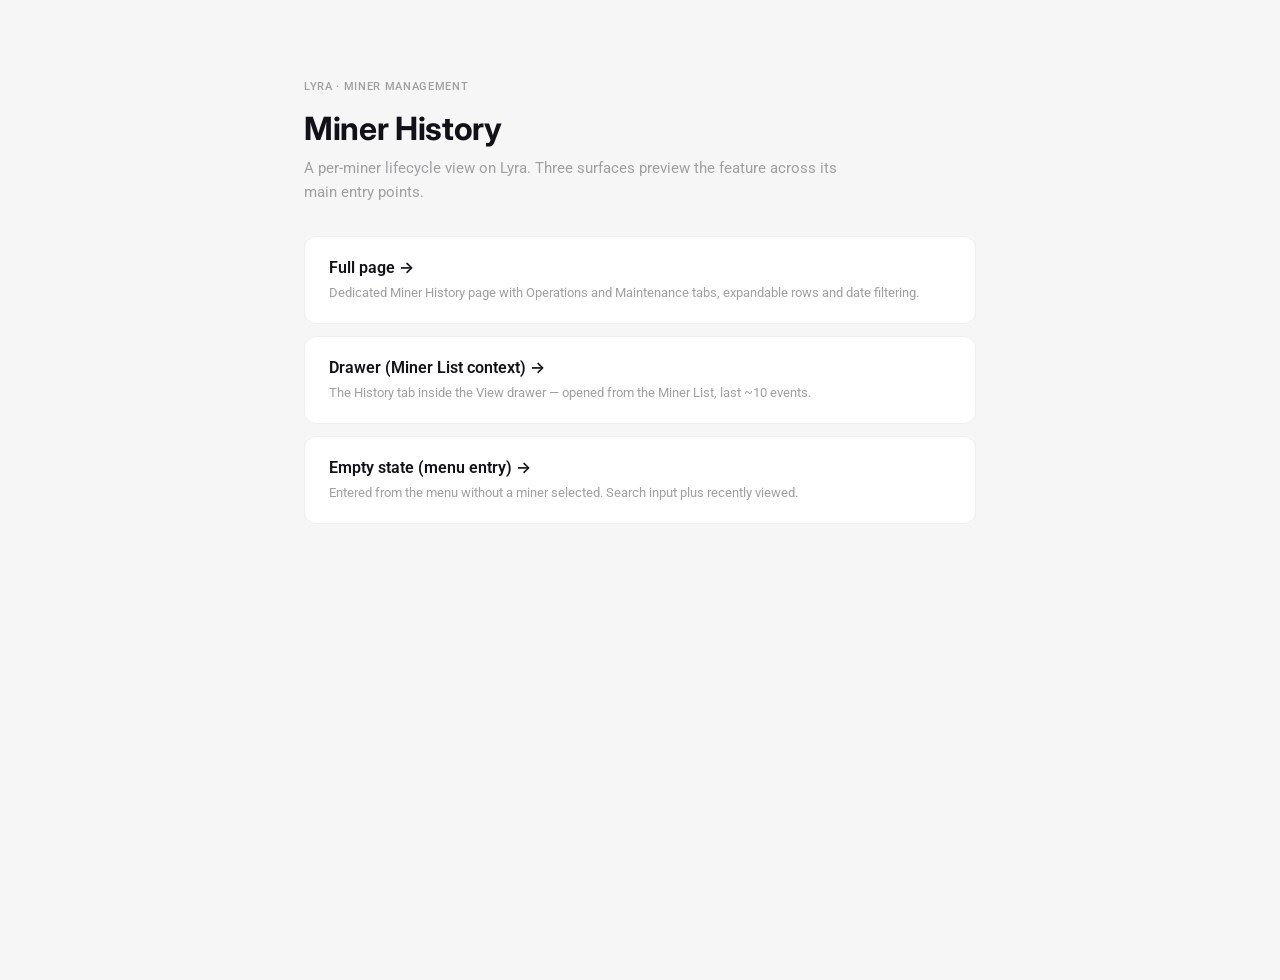
==== commit aff2d12d: "add files" ====
--- a/index.html
+++ b/index.html
@@ -1,206 +1,47 @@
-<!DOCTYPE html>
-<html>
+<!doctype html>
+<html lang="en">
 <head>
-  <meta charset="utf-8">
-  <title>Miner History — Lyra</title>
-  <style>
-    * { margin: 0; padding: 0; box-sizing: border-box; }
-    body { background: #f4f5f7; display: flex; align-items: center; justify-content: center; min-height: 100vh; font-family: -apple-system, BlinkMacSystemFont, sans-serif; }
-    #__bundler_loading { position: fixed; bottom: 20px; right: 20px; font: 13px/1.4 -apple-system, BlinkMacSystemFont, sans-serif; color: #666; background: #fff; padding: 8px 14px; border-radius: 8px; box-shadow: 0 1px 4px rgba(0,0,0,0.12); z-index: 10000; }
-    #__bundler_thumbnail { position: fixed; inset: 0; width: 100%; height: 100%; display: flex; align-items: center; justify-content: center; background: #f4f5f7; z-index: 9999; }
-    #__bundler_thumbnail svg { width: 100%; height: 100%; object-fit: contain; }
-    #__bundler_placeholder { color: #999; font-size: 14px; }
-  </style>
-  <noscript>
-    <style>#__bundler_loading { display: none; }</style>
-    <div style="position:fixed;bottom:12px;left:12px;font:13px/1.4 -apple-system,BlinkMacSystemFont,sans-serif;color:#999;background:rgba(255,255,255,0.9);padding:6px 12px;border-radius:6px;box-shadow:0 1px 4px rgba(0,0,0,0.08);z-index:10000;">
-      This page requires JavaScript to display.
-    </div>
-  </noscript>
+<meta charset="utf-8">
+<meta name="viewport" content="width=device-width, initial-scale=1">
+<title>Miner History — Lyra</title>
+<link rel="stylesheet" href="kit/styles.css">
+<style>
+  body { background: var(--bg-2nd); margin: 0; font-family: var(--font-body, system-ui); }
+  .wrap { max-width: 720px; margin: 80px auto; padding: 0 24px; }
+  h1 { font: 700 32px/38px var(--font-title); color: var(--fg-1st); letter-spacing: -0.01em; margin: 0 0 8px; }
+  p.lede { font: 400 15px/24px var(--font-body); color: var(--fg-3rd); margin: 0 0 32px; max-width: 560px; }
+  .grid { display: grid; gap: 12px; }
+  a.card {
+    display: block; text-decoration: none;
+    background: #fff; border: 1px solid var(--line-1st); border-radius: 12px;
+    padding: 20px 24px; color: inherit;
+    transition: all 120ms ease;
+  }
+  a.card:hover { border-color: var(--lyra-primary-strong); box-shadow: 0 4px 12px rgba(18,17,24,0.06); }
+  .card h2 { font: 600 16px/22px var(--font-body); color: var(--fg-1st); margin: 0 0 4px; }
+  .card p  { font: 400 13px/20px var(--font-body); color: var(--fg-3rd); margin: 0; }
+  .label { font: 500 11px/14px var(--font-body); color: var(--fg-3rd); text-transform: uppercase; letter-spacing: 0.06em; margin-bottom: 16px; }
+</style>
 </head>
 <body>
-  <div id="__bundler_thumbnail">
-  <svg viewBox="0 0 1200 800" xmlns="http://www.w3.org/2000/svg">
-    <rect width="1200" height="800" fill="#f4f5f7"></rect>
-    <rect x="80" y="120" width="1040" height="80" rx="12" fill="#ffffff" stroke="#e5e7eb"></rect>
-    <circle cx="130" cy="160" r="20" fill="#d1fae5"></circle>
-    <rect x="170" y="142" width="240" height="14" rx="4" fill="#111827"></rect>
-    <rect x="170" y="166" width="380" height="10" rx="3" fill="#9ca3af"></rect>
-    <rect x="80" y="230" width="1040" height="500" rx="12" fill="#ffffff" stroke="#e5e7eb"></rect>
-    <rect x="110" y="260" width="120" height="14" rx="3" fill="#10b981"></rect>
-    <rect x="260" y="260" width="120" height="14" rx="3" fill="#9ca3af"></rect>
-    <line x1="110" y1="300" x2="1090" y2="300" stroke="#e5e7eb"></line>
-    <g fill="#9ca3af">
-      <rect x="110" y="330" width="100" height="10" rx="3"></rect>
-      <rect x="260" y="330" width="180" height="10" rx="3"></rect>
-      <rect x="490" y="330" width="80" height="10" rx="3"></rect>
-      <rect x="620" y="330" width="120" height="10" rx="3"></rect>
-    </g>
-    <line x1="110" y1="370" x2="1090" y2="370" stroke="#f3f4f6"></line>
-    <g fill="#9ca3af">
-      <rect x="110" y="400" width="100" height="10" rx="3"></rect>
-      <rect x="260" y="400" width="220" height="10" rx="3"></rect>
-      <rect x="490" y="400" width="80" height="10" rx="3" fill="#ef4444"></rect>
-      <rect x="620" y="400" width="140" height="10" rx="3"></rect>
-    </g>
-    <line x1="110" y1="440" x2="1090" y2="440" stroke="#f3f4f6"></line>
-    <g fill="#9ca3af">
-      <rect x="110" y="470" width="100" height="10" rx="3"></rect>
-      <rect x="260" y="470" width="200" height="10" rx="3"></rect>
-      <rect x="490" y="470" width="80" height="10" rx="3"></rect>
-      <rect x="620" y="470" width="120" height="10" rx="3"></rect>
-    </g>
-  </svg>
+<div class="wrap">
+  <div class="label">Lyra · Miner Management</div>
+  <h1>Miner History</h1>
+  <p class="lede">A per-miner lifecycle view on Lyra. Three surfaces preview the feature across its main entry points.</p>
+  <div class="grid">
+    <a class="card" href="full-page.html">
+      <h2>Full page →</h2>
+      <p>Dedicated Miner History page with Operations and Maintenance tabs, expandable rows and date filtering.</p>
+    </a>
+    <a class="card" href="drawer.html">
+      <h2>Drawer (Miner List context) →</h2>
+      <p>The History tab inside the View drawer — opened from the Miner List, last ~10 events.</p>
+    </a>
+    <a class="card" href="empty.html">
+      <h2>Empty state (menu entry) →</h2>
+      <p>Entered from the menu without a miner selected. Search input plus recently viewed.</p>
+    </a>
+  </div>
 </div>
-  <div id="__bundler_loading">Unpacking...</div>
-
-  <script>
-    
-document.addEventListener('DOMContentLoaded', async function() {
-  const loading = document.getElementById('__bundler_loading');
-  function setStatus(msg) { if (loading) loading.textContent = msg; }
-
-  // Error sink persists across replaceWith since it's on window, not the DOM.
-  window.addEventListener('error', function(e) {
-    var p = document.body || document.documentElement;
-    var d = document.getElementById('__bundler_err') || p.appendChild(document.createElement('div'));
-    d.id = '__bundler_err';
-    d.style.cssText = 'position:fixed;bottom:12px;left:12px;right:12px;font:12px/1.4 ui-monospace,monospace;background:#2a1215;color:#ff8a80;padding:10px 14px;border-radius:8px;border:1px solid #5c2b2e;z-index:99999;white-space:pre-wrap;max-height:40vh;overflow:auto';
-    d.textContent = (d.textContent ? d.textContent + String.fromCharCode(10) : '') +
-      '[bundle] ' + (e.message || e.type) +
-      (e.filename ? ' (' + e.filename.slice(0, 60) + ':' + e.lineno + ')' : '');
-  }, true);
-
-  try {
-    const manifestEl = document.querySelector('script[type="__bundler/manifest"]');
-    const templateEl = document.querySelector('script[type="__bundler/template"]');
-    if (!manifestEl || !templateEl) {
-      setStatus('Error: missing bundle data');
-      console.error('[bundler] Missing script tags — manifestEl:', !!manifestEl, 'templateEl:', !!templateEl);
-      return;
-    }
-
-    const manifest = JSON.parse(manifestEl.textContent);
-    let template = JSON.parse(templateEl.textContent);
-
-    const uuids = Object.keys(manifest);
-    setStatus('Unpacking ' + uuids.length + ' assets...');
-
-    const blobUrls = {};
-    await Promise.all(uuids.map(async (uuid) => {
-      const entry = manifest[uuid];
-      try {
-        const binaryStr = atob(entry.data);
-        const bytes = new Uint8Array(binaryStr.length);
-        for (let i = 0; i < binaryStr.length; i++) bytes[i] = binaryStr.charCodeAt(i);
-
-        let finalBytes = bytes;
-        if (entry.compressed) {
-          if (typeof DecompressionStream !== 'undefined') {
-            const ds = new DecompressionStream('gzip');
-            const writer = ds.writable.getWriter();
-            const reader = ds.readable.getReader();
-            writer.write(bytes);
-            writer.close();
-            const chunks = [];
-            let totalLen = 0;
-            while (true) {
-              const { done, value } = await reader.read();
-              if (done) break;
-              chunks.push(value);
-              totalLen += value.length;
-            }
-            finalBytes = new Uint8Array(totalLen);
-            let offset = 0;
-            for (const chunk of chunks) { finalBytes.set(chunk, offset); offset += chunk.length; }
-          } else {
-            console.warn('DecompressionStream not available, asset ' + uuid + ' may not render');
-          }
-        }
-
-        blobUrls[uuid] = URL.createObjectURL(new Blob([finalBytes], { type: entry.mime }));
-      } catch (err) {
-        console.error('Failed to decode asset ' + uuid + ':', err);
-        blobUrls[uuid] = URL.createObjectURL(new Blob([], { type: entry.mime }));
-      }
-    }));
-
-    const extResEl = document.querySelector('script[type="__bundler/ext_resources"]');
-    const extResources = extResEl ? JSON.parse(extResEl.textContent) : [];
-    const resourceMap = {};
-    for (const entry of extResources) {
-      if (blobUrls[entry.uuid]) resourceMap[entry.id] = blobUrls[entry.uuid];
-    }
-
-    setStatus('Rendering...');
-    for (const uuid of uuids) template = template.split(uuid).join(blobUrls[uuid]);
-
-    // Strip integrity + crossorigin — blob URLs from a file:// document inherit
-    // a null origin, so crossorigin forces a CORS fetch that SRI then rejects.
-    // The manifest bytes are ours; SRI protects against CDN compromise, not this.
-    template = template.replace(/\s+integrity="[^"]*"/gi, '').replace(/\s+crossorigin="[^"]*"/gi, '');
-
-    const resourceScript = '<script>window.__resources = ' +
-      JSON.stringify(resourceMap).split('</' + 'script>').join('<\\/' + 'script>') +
-      ';</' + 'script>';
-    // Inject after <head> so the DOCTYPE stays first; prepending the script
-    // would push the parser into quirks mode. DOMParser always emits a <head>
-    // (synthesizing one if the source HTML omitted it) but may carry
-    // attributes through, so match the full opening tag. slice() rather than
-    // replace() keeps us clear of $-pattern substitution in resourceScript.
-    const headOpen = template.match(/<head[^>]*>/i);
-    if (headOpen) {
-      const i = headOpen.index + headOpen[0].length;
-      template = template.slice(0, i) + resourceScript + template.slice(i);
-    }
-
-    // Parse the template and swap the root element. Scripts inserted via
-    // DOMParser/replaceWith are inert per spec — re-create each with
-    // createElement so they execute, awaiting onload for src scripts to
-    // preserve ordering (React before ReactDOM before Babel before text/babel).
-    const doc = new DOMParser().parseFromString(template, 'text/html');
-    document.documentElement.replaceWith(doc.documentElement);
-    const dead = Array.from(document.scripts);
-    for (const old of dead) {
-      const s = document.createElement('script');
-      for (const a of old.attributes) s.setAttribute(a.name, a.value);
-      s.textContent = old.textContent;
-      // text/babel scripts with a src: fetch and inline. transformScriptTags
-      // does XHR against the src, but blob:null/ from a file:// origin is
-      // silently dropped. Inlining makes it a plain inline babel script,
-      // which transformScriptTags handles unconditionally.
-      if ((s.type === 'text/babel' || s.type === 'text/jsx') && s.src) {
-        const r = await fetch(s.src);
-        s.textContent = await r.text();
-        s.removeAttribute('src');
-      }
-      const p = s.src ? new Promise(function(r) { s.onload = s.onerror = r; }) : null;
-      old.replaceWith(s);
-      if (p) await p;
-    }
-    // Babel standalone auto-transforms type=text/babel on DOMContentLoaded,
-    // which fired before we swapped the document. Trigger manually if present.
-    if (window.Babel && typeof window.Babel.transformScriptTags === 'function') {
-      window.Babel.transformScriptTags();
-    }
-  } catch (err) {
-    setStatus('Error unpacking: ' + err.message);
-    console.error('Bundle unpack error:', err);
-  }
-});
-
-  </script>
-
-  <script type="__bundler/manifest">
-{"05d9a5f0-6232-4336-bd95-acf080a31509":{"mime":"text/javascript","compressed":true,"data":"H4sIAAAAAAAAE+y9eXvbRpYv/L8/RcW3Y5I2BcXO9CxSKxlFlrs18XYlOZm+bl+pSBRJRCDARoGS2Ym/+33OUisKlOw4PT3vO36e7ohAodZTp06d5Xd2Hz68Jx6Kfy+Lqaq0EqdKTlt40sAfWa6uVVmvlqpqs5/[base64]/gLfR5VlQqH4hvTV1D/n4k9lydVIyqNL3ASulFJpe5+JZ/DN8OuIrBO6+HUBv3WxwI/uOXX4RW5cwW4wIZLqI4ED9/GI32730YwoSMhTcBtpM/i8FaK6Hbppi2g/1794S4lg1RwQ+q0VD6QAwe/2v2dfaY3u/[base64]/er0/PB5/2cwx7KMv3p2evjH7c3NGjlPtXd2fnpydH7x4tXT4/6PaSkvlnWuOv09ffXs5Pnx6ZYeNzUsVpP48oeTp7d8eQ0rGn959Orl+fF/bhnstK5a9b4z1mevTn88PH16cXr8bMtE1c2NbPKLRs06c/Xm7DWwii0TtdYrYDK9Xz4/OdvSb/P5RVnoTu9fHL941f/pUi3r+Ivnh//nz/1flPJvm/iLV8+enR2dHh+/7P+sns30tFGqct++OPzzd8cXJ+fHp4fnr04vzv784rtXz93HRasa2daNKf7s8M1/JkoP/v3fTckBFLWcZa7aE37xrBou5Wai8PekVMRlhShmInyBfLFal8jPDJsNCnzh8WJTjRCNatdNhV/u46MP9/A/0G/3fVs34qBn2A8ehA29TRZ7B/0Ky6Wm5d3+PTu+ziiwFwH774wjKBwMKBooPt2Fc1uIh+J7pVZatI2cXtHZp8R03TSqgkNRr2Q7Xagmw7K7Pnc/okJPbRk4L7A5rhoq//eialVTydI+gJGJn6mGermqK1W1H/jtLv6XW9/D/kJ39+/a3wl0ZKDhdJgV83UjkaT0eroQUotFfSPKupoLWYn1Kpetogr1ol6XuaD9mItZ3cASFK2olMrhEOof/HfQ4BG2ZkffNrLSBbQcjSD++HDa/u+1Wiv7ZTDwMU3lrnjDJ1KjVk2dr6dKTNRCXhd1A8O/xDGr/A0OSF+CUFOquZxuQNJQGVGUxo4W1fw5vtoTM1lqRU3kRX4GNaxLRW+pKi7zUfNf31SGVKjsefwSRDb8wiy9uFnUZgXqm0rIauNeQlnZCtnwSnFV5UZMFBz4IAW0zXraqrx/jV5hu78pbdomn6rJes7tPmvkEtf2g+GF/PHx+7aRZ62cXpkiZmNaLqhVXGqo4U+z583O760RSxsewDuePkr3M+u2KA5cf8LWXft36wH1ASYL6BlLiWK5IpmI9mhRAW9WuZhsAopqFIj1QFT3tvV+rsxqU+1mSm/5Bgsf5rmq8vUyGK8bKiyc5koHAxzBYZ4DD1EwZtHWKzHDMd8s4FIBL2hkQOtEp9eyLGBP5fe4UmDx6ZkbeXNLzT466JlkO7nQp6cKdn2rSGZWbkLNDO7olZoWs2IaTf29e95A4ZU4uOMs7/ujgS+TfYcXwxGcgIOBI4fw5PKp1R1Qu2Lnc/4zG1VVcAKfTeuVOnx9AqsOfA4X9vj9SjUFTk0pjhoF83l8DUv5J1nlpRKHr0+yoJojOV0ovh7YqoIS5/Y4OG/kFKjBb/FlLa4q4HuT9VyPxWRtTp2VamZ1s5QVXEGVbotqHg6AePWfCqDecBD4Wot1pVv460Je10UOd+dnsizhFiRmSrbrBi/Az4qJami2dbuezTJxUrVAMnjmUFNED2JaN0os1XKiGryaLeG3krooNyIHYhGazhHoK9ZYaL1WGpp5evyDmKyLMtdZOAykstTMnOMBc7Mopgvq5FCPTAOKqVrc1M1VFnDgM7zwnTBn15bvp0WWvZ7n48433km/1/ei+xWePXvdR/bk8DoX9TzrPVDSL/ZvqakrdKQe+7tvshFTWZpruNKw+O2izjW8keI7OVGlWJXreVFl+AV9dlKJ16evnoohyFGVWMnplZwrLW6KdlGvWyGnU6WxUiIrcwrrEV/x24XawJkvSjVrQXCzD4pKt0rmuOKWV9/IphriXmnj49GxIxDqhkAkFyVuF9nM17BndVaqat4uxvAEqAXUD4dNIzdDLPmNeCy+pY92xGOxJ74ajcXFldqIA/F4n/76A76nH48e+UxQYK1vsdSOePzObxifvtu3ZS1PFGLVFFX7o2yqopoPBzC+wVjQCKmfo+hcvUf/s1OimqZuPm5Ontx9Up54s/IkmpYnbl6e8MQ84Z+9U/MkPTdP7jI5ONK7zI4/PUEVJSgoowqMrMiaqelCVnNUMIEyqqznxXQsNvVaLFGHeSOrFsgZVFHmO7pfoIBal+rHol3gkflUXWc3NzfZTxro+kaVZRYszlZB8iO4xL5XnxFe7igGDUfBuU5f4/15MAqJZylbOOAHX+qBWymmGPgPaGamsh2+xTrejQJ5RemyqNqdvNBwCuxU6j2o1ypFauMdwxR2tZypHVBJVfOdaa2aaSyyQEswv8+oQ9z0Uq48bWXRqqXfeRY7zrBaems7N8LT50g2arYu98TpS+/WkSu4IWpRV0QKq0bNivemN2FPsnWlF8WsHQ6Y0vbEQDzieaNGflTI/CropCyh/roatAL1qatGyRx5aCZXq3IzYg013n2mEsoULTcMvLpR8kqLk+N/2xOLtl3pvd3dedEu1pNsWi93Z6xi38XZ3aVzeffx1//8+CtXx12XpKp36CYK/d4p6/mchRP494wnHfR5bQ0XKup/BkfJkPfDW9x078Zmf4yjuRtFNxdY57zIYSLPWtkquqE+q5s31bJeV63K7XWNL1zxAfGyrlfD1XpSFtMTkIuqqRrj6aaal57U7e/DC3u7RAVQ+HHmvfQ3m726vqQ9G1Ty4IEY+g8y0K+UcoNlf/klKJxV2C0Qm+mcLqV2+wyauiGy+h7PorDdR+J+dl888gYY7Ok7TuVb18K77u7pyPJ06Nw/[base64]/QSfwVBz+hLAuEZdgn1JFRMeUqTo4WaXmlxs1AtqPzqBtcSuSEOUxetr90ptF1jq2VZyUYujZoF5vhDtLlQbVSYHzfKnrBwEXL1MBf/eVLXpZLVB3HerBUQOLc4ptuEqKGnN4VWXheausXrsX0yK5wiaJeVZi+onj1PLxB2tKOCtfc/IT6M78Vz96xupkq7lcjYosnarwp5uyiq6/pK5TDFFVB/ofmKCARoqpqqppVF1W5oS90olI8fPqzq9uFDoEkpnr56QbpISQyZPzU1/BnkF7mxc4s7FtcRGwbxBpql+nW9BLpXK7C4gSKhZdWf7Y9Z8YHmfbGQmgQnUOqsW3GpUdCADXgjiQPgHsnjjuGc3BRliWVoNsQlTZLdFESll5ZFYHkqa+q5tH36sShL/gCty+7N04IVp5dxLz6WSmmaaCUbRdfTDsl/awjpA44d7+JHOAlCzlrVhBuHiKS7cb4lceiDx2MEnBZWGytLuII7qmUWRd03OoykCpQoX1XIIpBcrTK4ZwuM7UhS56noP3wHM1f9YNS7Z07VqpS4a8rSDBAJLBOH5Y3caBSXkG7rxicyUFCskRKpuE/3vE4taHjCs0FqUSzhu0mpuoSpGkWnl5ivZSOrVvHCB3UgLcJGXi5VDg4M5cas5VjwFUE85HswLFTYAyIEXkMcGF27cbcyn4FZqMscFIvrTj9/E9Il49kHpNBStQpnWbxU79tofv970jqTGY5qK7H7w/902m+85rYQ/5kCPxih1xOt2oj6kU3imaHeF7rV9lpwAXeUoprTChXaVGaGz5+yvR3qX6oGr7cgMbRqvgnENHktixK1gG2NR4CpjwWjAlQ7qKUryPC2BprOxPmrp6/2QKNaayWCLoHYZS865hLzUOTrhiheYYf+vmS9kk1byNKjan7Cp1lbw47GfuUkCf5dqP7lb0DqZ8wit5G5Px2fTuWGGQ/8+5w1mLF0fiBe4Rpk9Nu+VstVu6FX7k5HbfIHs0apv6mhV3C0H4vE36GzEAryC1WuQHMNwjDMG04+kT1S5cy/qfjisZ0mK30MgfY1Xl/B9WTMC9mYSUF+jmXg4gj/3XfP+SO8tOFfqAs4CZpH6YmIQDRqpscoBcO5wrMmRV7MZooMqzRJJfQgu+cagg/FgT+RTutQwPIWf1N8oZnJddmaUaBMhY5xSpairhQ4ZejYRGc0XZ6FzrZsKjqwVf7yS/KGYdXNdmo9vUGhQ0ustaXa1d3GH2PpwMoD9CmX+khpwJm1P5ck8LnlgNt7aHX6vkQOHW3WldCbarpo6qpe63Iz5g6yBh7aVWANW6OyaqIE+x6Itp7jdTATOKFTWZnjBS479YoUXFSbZYt0ceEZUu/VdN2aW49hd9BL00lUDEyp7Xv2zgFnce4PnFwJPSZpT7rcr21sLw0TxfcQYe45q7oA9lxRhdCX2RrNZUM4D4MZGmXipFOPVRSsV3hmWppz29tqulHBCt0JOcoIDmmwuODCapzRiXJ7nuqbNfWSNtxDe/qjTsSOHpbMGyCSVKOmqrhWr5E9wVafqFndBL4w0TVrjLcmJEH0zgx6DK8MS7O3NtDtTJQhH+BY7FUJnfVWKzyGf3GH523nce0NsuWNxP+Ml0x1l1Pc+Bm40/wjznJt6NI/x31dQqxpgAMlzesslftOCOlT2HeDYzexYLa+SPsdd8sEjsTRa/SfcGd8u2jqG1z8Y9Ty2aN9mGXZaE+08ooUG3wW1TOenGvZFGSObmujfwJlFGnYnIoWBUhiatvryZww0TlvskjCYbflPmEmkk/Co+Uz6Wo+WVPD3fh8Wppfr6PxtYy/Uj/zSdqZhx+5PZncWDMJJ8WdNmjPDvXUFcEmjbdliiA9TQrTpEeFHT1ISIhP1apRoPfOQcTX5mCAv62zOt4AQdeOkm4xNQ4b8EsRk9dFNeWpB1ESqZjc2eFWx00ArSxB1hw0Cld3XrNf/bK+preivoYwC2LlVB/4GTaVmFhRG3xIWAV/o5yKfa7aFkM0YBtI2OjoZjnQLAI5Jz4n6qPlx84ADvrAciVPQ/t2YH8Mxp4JYCmvlNBweMPmATUxnMogME6bAuUSjUTHF1TRqL+ulUZpl40AAZmSch7qWjUoCoE/DASNlGB+ywbvxlYf7OsT3oYX/jHYdCjigs5rDGYBBgmWPyvv0BjEUCtFfbmzYe/rJ1//8ygbvCNGuX/Pm0pYC0NSRV2xbTKgaBIzyXRRVLPaHQN88aJaXrNhZJjYLWPhV+JMR3PV7iW97MxFcjj4UuOZAtvWLTw6kpSyqMR/yGt5hmsXEnkmvtQD6u/br97xH4/fOWuLcFp6G3bjOxjwf0f7waRZH4lZhXfxoorI0Q0BLWvBu2wh9aubyk4U1THyR923IFx2HLX2lh6/u9XFwa7J0/VyuYGJDq9Z+NitlzhI8byADx3V1bWqClVNA+9dEKLM/VEvZFnWN0L9dS3Lot2IKRiLcA710Ru7ub1uvl436r//[base64]//[base64]/WzzD9oUdSUZZH7Mx2DvSRXom22XiiAjg/0LDMp/yVk2K6XgjQ+Slo6cRQJTzgnDNJvyjR267zkjyZ4U2U3MbXK4HKx8lGzGqQBwoKuXJbAi+x6BQ4xqIDuM3KdqBNfQu5WqkK5HqoVq/BxUflvl6g4RhhWlrnTDyUoBAG4WAsrtTGBlHBFVu2bVNM1qAEODo7s449Y08kGAvVTrMRcjK8YFOtbVPgRcvUho6IYLtCt0/zPe18n6OOw3HfoCYV2EHGNZkKgc8taw0+9ssl71DtaUhJt4fMz1UHeoRLovhLa/ayc+gzY5423q2X8Xa9zMR34Jhdbcz8YssgLUlTHXGmV7NLNLO7jfa6KZZ4NLy7NPpp/[base64]/iyQ43QS9wBoJWjLhRMukU1H7NcD6OYwCqTHxierXM0caJTp6lVfIc9jqnXbYYx1NQoo1ubKFABURV4JF+Ket2u1q2pzxh2b8jTDY+EIRHk2B1Fr+HQfooqP9rTbPwgnYmzX/E64H5ZGE0a1gk9hNJ7yEmEbBvDPopqtW55YojXQBOWG1a8l6VWemx843BAPBLaEW4InmGAwC/cJp4q3daNHxJ5g5MFn7nJNAwzXslf5WXtnROOp+3HsQZIC9+rzbYjwr8i9519/ulErqSDc9omZLyBGIqCFLIVnAh107IQIr7UGepHSDVJy7Jc6xZNH7i78sQWMv9Zmw0E8wqum5F45KsQzLHZexQTfYJIOmxrNDmzzVzTlmqbeg1q7EVdtxTBukQ70OiWQ3iu2h8bWGRUqQzrdauac7xnFVVl/rzBEoF5njynnZfxgbCf+t7HXuS597Tj3hh84d13UEHCXeVmbLdiJ2f3wspgLH0Z6cWviAIPxLf+2MC9eQgOw0HJR+L+6L7Y8wvuG9kNQpZBUgPbHcn8RP+NghAFwKvYhdhG3033WVMvKTYuXocj0i/gOuCtNrx0tYkxD/ibge3Ry7pV5qCE3Wj6YcKlDDOcq0o1yLMh1oA0r3BM9XZ3OPKipDo9j76AZQjGYGxK4iC2AO3uij/hkVLX7VigqqUCrWXdiJ9gqxUVBrnS8EOq6eAr+OyArwP4GWCu4IWgWkOQ4SDBEk7JeJkTH1DvV+SSwOdmsWWYI/YON07ScPSXG+dMzmcn48vMOJQXFarW5uT2Z2yB40nbis+QoozW3widiUo2QEwsXX3wtb4pUPD3F1jgqZQCktmLmdzgmUGRsQzQ+9aDrul++Zpwa5Lf+RAyiS8Nfkzq2xi+pvv5GWLXvADommQFPqZL4msD6LL1W4vq0l/Bc0B04Uq2LWUHkcRfsux3v6MP/G3gdcgHxnFdMWEoRhvqqCLoasTHjNsBbJDsqK40iNID7+ALV9BB+cQNGxSfO7dsPsgugj68NmhA6T7E4D57yXb8E5OUkjiv5LE0FoNnhP5zSuA/qXYsDE88TjxF+ahL7WsPfoD+wfq7j77o8Neg77agP38f7vVMZh9Tz2jjw/nzAgCD0kO0uEH+EMNewYABQChQzEary8svN2Utc3EQls8u+EX3C3BF6xaHp8H0xcqQu80CVDPkpkejsHGrF3kfL0Li4HJrkFyPW7S2M1mWIBSu54vUMZJC52HVmWc9co6SziYdlnBQJMdnx6c/HD+Frfr6zCq3r9RmDzU+Y2525v+8uAAkuOgJQuDRM2OYxpBSgJKQJTT8vdqwyepsgXc5792pmoXvOOLpcFKvWX4+VTPteXamC1jHv1AmXkj9A8gcoNYnxJ/UfSOcIxuGCOH64Ic9GwQ3Dxgd26ntfM9V69XwVJHpuG6iaqCcR7PQNtf04AHXaVwaeVZCwksp7zzDZIJiqH2wSCFDCcya6an6Xm0+daqu1OZzTBVW8182VXCJvGWq6MX3agOj4Nb/iF0y9snEDcnEYyLhHhqHTgrNTJm7fw7G/kX/fgrH3V/ON5WZfywyf6n3xOWV2lxaj37UWWTivNmwdwdDMhg/nUZpMOeiuFxU4tLO1iXj2dCkQtwma35BN+ZVhG64cM5hFXQhh2sXe6xPF0WZO5UGxdLzhQcUWtAR1OM6ayxWRN0eGmMS3uF+0lndzHfLorra5enZwXUaDcKV6qUTnrPk8kVUGIRfpp0hmEaQzp3nA/o9JFswDiMWsmxSOoZr/BFSFHqqZr+eQk/V7KMpNOLqvRQalbuNQhs1+x8K/UgKPVWzT6dQOLRupdBTNfsECoV6Tmb2AD+SVVW336nDdVujGwmo7racQ3xP8o43/+ILZ0QHUCczjrwPHpjvSKDZWpp87V+CHgNOheDD+KiLI/t7hc7+1tgHItxZaZHnbdDcu3CT8bZx4vj9L/V9vPPJomLatiYtfMm6jzPSm5JHjvODsQ7sjQI/v5y8UtnpfSl/[base64]/VWbdgRGQy7h/op5cGDWGmBWqzIWcA5G220CSsVlXeTFDz2ZgznOCh6CRMuxayjf44Qe8oHYeIu/rPL1Sm/[base64]/L07riRQTeO3pVgk0QrQFX8dQ3srMgBQWi2IZ4pO/uDKzLbcC+BWT52jX3HRnU/vBdpaqJwrWsSkFRQN9S8h/9vakJdw5UTb1HZ0DhhAke+xzFErvVTNa2bPLKJNkqvAO4dDNkzw/xtUJzyuAAoLWqC3LP7s+O/x+4WjMkJizUryc/JAT1hpGBxrXDjrCiEgS2ixhVRvSeCEODGT2GkcOi4LYi7j2JUcUA3i9r6LWbR6nJ8F+/C3Pil/ajk1Qu5EjXFMxsUPOM/hie1q4l8RyDEEEzcXuIFoarroqkrwnbjD8y8XVC/UcXCxn90mmcvhmoe0LhmZzryCSVcSnDphChv8qeFj12f2sRMV3W1o9BZA30ThsQJjavUmN0OSNp2NRXVtFznCiIQm40/ImgUQhdb9tsfMR8k3EzCZoVjyatqXtVwFBZtZs7stKgcztEYLwoE5DrwvdpDydiDVsZ5tiPtvLppitZJ0+45Xkcc/rJwsGR4vgCTZbYI5ADQmrjsbsfebVhjMUBJ9zOPJXrBg4GGwrGc39SGCDULMpSp46b2zkE+LZ1viMn8oDzaQIfzJEly5KJqyNZ/o8QC3DALPmB5QMTo7zxnOPd/n1nDpty8+SheQRS8f0GIwuOZhums2d9eKm3nZB0al+mGKDFSLskRWNQTSM3hyB6u8+JaVc5K/DBwD/bF8LyeanqwI1dFtmiX5f8iKvHOniicIBCM+Ag2mke80jeq8o9bmBM0s9DZo1UDtx/0ccWthd7wU4vbbD5xCml6RnCgzlrAvuWdZ7h7Ow9pJweI1QgPTajynVBMVtTGmu/QuXMmDryriXczieNt7npLT91REh3y9Mt+h/xWe/yFnII2aMv+SXOMfkiuaAeDjmc41AAc+Apf8S1litgLC5ma7Gq4t/zktkqwGBPSkv3FPRkKyInEVfREgu1BpEQCgRkAxhsZsgRuGGpJxB009ebrEag+vghtQXFEki0bKhiwZ2/Ny3d2Otyj3jsrgmfyVjNizZLc/8B9FwIBOfbdRJUDPgzeFkCCn6kGoPXqyjnbAteo1A34apRlTeFg/tQZaHhU0nDLzxG/NgFpK3bEE3+TReUPDsRjNxXYSmbKwCzwn+xmIRTAyyXq+cavxfYLgzFMyEf0iWPtNuKsEAfiq31RiD9Ew9oXRYil62p/W4Q4uoV4JByOrt0mITH1HiTxIeHa2cYP0rNG8S2ORk6Vrstrhz1CN/PQV8JEr2dc6LV/XbIBjfaNNcV7z/Z7N1a6Tmq8Q//+5r9tq/gV32HDdF2igNX98gtw8VgHGXry9bseiW9vdzYavKkwVH0g9tiYH0wBMOJgoB9nF0vycKg3GpX4SGvG3ax9vuBxy028V1trbuddh9eyrtRhlTNkGBx5dZkfG/mwUjffu7mDVavUjdMQBF1z32XUS/p4LLwX2Gfv9wX1P3hitAreM9YweI98AdC4HNiedYCTjkrk1VtFOg514l/SaJ4BbgEOP4BR+RQhD1reIuPBazOBVirvk/KA5KxSxcsS5T9L7OwY7+I+K978tgn5AlQJht9ap2MZ6mIJBQHU3GA7Ujmi3ZoeIFZvGD7YEU1fNcUcIAv43IPTclqvipRcylGZP38Yi0jyv7uMS7KW+dzKWU6sVY42KaULiFmEh831I9wAwROZtD/2ZeZaYnlN+bRNNZLUlajTXwOMaajYk5PAXVrZzBWjVNngFaccNEIHOK7ynGqvqXoiJ+QUSu4IrDekVEte0ADc1022o64kr8KNSUuI02A0oHZQY+g/GCRhYiEA5Fo1Deb0cPXWnMBIBXv781wVYKpBIQpKL9DZl+yPPHMK6JVsPP1a6nZh3piO9vLUjiDyj3B36BXZeS0UwWuYlzpAn0/KGh7TyYwc4//ukWdELM30ftOZx3+Ma4OjxT7ZiVOWukF+0S9ZiX4x0S/08QKYldx/vqWi/kuP7wn4Pxeg/34XoNvvKP3ypAoktjtZeDrS1Q+qKWZkWrFQBs6yGRg2P0p2KjRqqH3pyeElGXMmaxxuAVG/pGKXvf3yUJRCCa0gfm6FXIpl70bJgAGS4RciyDJ+bLyk3SPrE4+fdA1Zgf/s2fHrQ8yvCcw/Gxjn1bM33wVv9gaBMvNYT+WKJF8IJcLDQ9cM7gUeBCYEBy1tOP8FYUfdS9iQ0bjMoonCmi1KnJl5UxDNalQEPkrBpdBr/26GRkN8eqrm6r04ELtvD/be7c73o9fN87q+Wq88y+LgYLAnBgdfDYzWebCHD54MaAfENeR06ooD7B2bqoZe42MfQwh8qzshKkFX3mIZ3psfwovJ4HdwWAftdvYQAQyfg42HskQaFBBy3kIDNTqeSM7dALwXcr2Ihbx2xmln/Wc/iDgzgu/K8ULiwRykeYO4ZA5XABnmOFyNv+w+gsXoruKb8LMhxT6Em0S9b+1E9zczFoPfPdgddLnMHzF4DP1DkIpbBlgGcGcyGqNm0l5F2AFOAgZVj1eFKXpo/6KwWrTOsAcSIEqjL48jY1sFmds/gGCt3osT/H+DNk2oI7PgcwukwCPv2TzekvkBb8yCYHrtVQxb9rALntaEmwd8BeVLmCOKRy44/YQD3ZuURZWXm8CfQlWAL+YOazL+EsL1pKynV2JVY5IfMFGRT9XxGWG5BdouSB3v3Up9fmie+wzRu551JX/KZVgW06I19B1m7UwL0l6do86ZGezhIUrT3fIo/gDgjGkavV6aJQp/nNuT1p49LbVq7wVnLb61CB7Dr/854V+4lKuTqq1DOWJMe31s2MZrTM40xqvuWf1MNl0ITQ9RxPgcWgEn1ETiilhBdWC0afScz85BMP+HLl+BnAB6Hoh4KwhGpvhFjUtmrlWeKJJMR03QiUcG59CyoI4gZ7Uc3jUw/tZLIRMKwumIQQ4XMv6Xe9FjDtb0w4e2tEj/MF1VHI9kKN6vyfTIDC8ZFCfCiCZfINjrK5SMX7xj7+2W6ESDhp+GIvAFnUuxEG3SjUOk2pEpwRUM6ZuRwTJDsEQUGRGBBt6NGbcaLwlwnEmGVUT4AgqGJodOPgsdhRpXFawVzeq6RaUKUS2tq/A2hZgD2sOef//FVxTnYPcZbQpQQjs561HEji+481+NxJ77Mswoy6hW3tR04k94qx+5XgwGkSLb9rDDJOFft4L06WxqwejE3UFSzRBwJa/XMWMyjY3FYODLTNNkkMvUa8tLoWdvXj7lJIZIMxkI5H0TGof9saPUZTG7JLxYPIPIWYcwWTR6/XLQG5ybBoJdzlRclYGVEMdnzwFfu1mDr4+u0WcI9KbW/5dj6ICGwensJour8qCY4C9wDaobzukFEsyVZkdJikMWea00nMYo90nvQHRT5M0JnqiQqu0L3rGYmc2+gTM4Kj2KmVHvARt/eKfoQhFzh64BIqA2A3gwqRmHnF8TrBHAxV+pjeZtvmFfmzGF8UtfuUKa02vVaHVYllapYVBn8xrv6gZbCLGEqUh3g9FhLB6J4WdfwF+3dOLbO3bIKgGNm7JG8YY1PJLZZTh7vxp+xZ/DmCWhBNYZDrInsYfZOh9Z9pzWiyJbylZrvQh4Qp/k97gjlWD17p5YcVC359yynrSNUkeImovaHNCO4S//XJnV6yo3EqGFZKdvPQW7qZ+J6ZYjxztXxKPg1u+JTeaQsXYjt5W36aFYmZZWRHlH/NvCUxqa7iN8ZzCS+HTkw7Hwli2YyUcHCRG4V/7ltjzxN/LyCoVAHHJLCFnPKop0ObG/3UwFhzWLz/[base64]/Uwbg+G+Jb1tFTfO2C/Ax+XF8WMn4Hw2Y8IHrgeZj/VRTUENHQ8tj7AsRU2M0JUJ84Oy4GcS8V6F4LxQNTVslQkQ3uHypiUtGazcahovLVS3iM+tXiguawMw71m9zlpHhtUH3HoG8Z4zgq641+GloYgkcHHKPbxp6llKVdeNQFK2lKuTAZmuxtI4RUlqYHTTckpJ6koleSZS2ZaePjBjdhybJgjo/JTceSOYfzDh9CBdvQB7zmETChXLhCwo2A0yDWMEYP99AYV6/+MTYNxnLk7Jo9c3aCjODZZzzhqWDtUXV+hZMbl6ZPgtUvJ43mUeMqW6MJlLm2hncyJMBy4fCDevnNS0tSKR/ioR7tFn9KlMbo4otgW9wHeWxMvAaozRWB7lkVGqndqpusPRIkP0nqBW3YB1fCbbAUcyq8kWUNLRjd9nhxkMiMcNt+hnMD5K1jXHiKLg++rR4/2STcNtx7jgFVtMAQytWhVl0+RyKYIZHM9X/wX8ywIvzDsJsG3ZnVzLKcL2Ob/aHzL9azDrPjdUYJnha8SLMcUSFCEa3Ec1WNI5O6k5FWWQar0DSegsSbyUT+lkeLlQ6cTHebwrATTGaZ6N7NsQjTvSGOom6DKbCd8251cwQcN59Br1A5JzuHm/JUk2tZWQRrv85gbR4a625YjzaC92/MHhOmiMyGY2VNOiYVZ6IpGG9kMrWxpwQe1PNfOwYCUwybBm0kaC8ZQWxXFW5rKPstkQiPRZjcX+xD/nnSGhXbTJTXAz+mkVRcyUd5jay26UgJ1wIVQGuDPsU1fyTFgtgGOxPZTA5pgeDnR6AUpJCAls9dbW0zXJd55ADQe7Had4yDiNzZJcsB0/HWydcWHj38HpCOIlhtVdrBgl36JS8vAzPpRdVH1ERVDPdijDh3jlTdSEydUIp00cKSlsxdqTkfMoJwoo6O5y61i4BfLnDvK6JYQoULrH0V5MTMasrfXDxEkPXkHnAGwau4cdI3qchIkphSXU1nCWrfqiLKhfVe0+tJU5VArUAGBw0LvTWL0ZNJda/WtJ9AZ+EUzc3H0tQ/e6MU/H8IdDIJVZYMqMchYyZgdy3XZFqsSjy6zk0zuVYq8Bc+wed0Uf/Pib9G0bYsB5101xRKR1oGwgDHgU40TJRsybXvr6KqiGH72sr2pk/2AHJqAfb3HC/0So6jBNREbtVyeanwmJ4DXPrSNj/b5O4DrDz7i54en535xL4z6zDz0OkORze1CFW5JOKEmbEUF27ZVhEth46IveFA/[base64]/82MBH5CvZ+a0l53t3701MXCvKrMx5E7gO+E4KicziY6HVdN/R6EA8rDW4f+8IYKWYKb1Y2rDz4AyFRKqSjbYlJAoi/[base64]/pATx1o2/WaI63ft7co1B1SZPB9oFAfez90uAwXffOa4EgXycrvJZqJTqOPIINoOEFFdx6T/1HfuIJCMLjelm4d4JPPNsInnzTEJ3ca45N4kE9uH2Vw3v6KMXr13HmE3je94/PKwOj6mkmNzYkAn4FJpY/SO7Gq3lP4UxmW+ePvxLC85j6JYZnvb10wL57219BiJxlIp6EOKSZzi/QSRFLW6bPDnvFBfOm1cSkwE2o4PSinVLVQsxmcw7hm9//s4D21QrSnvGD3j9qoR0yK+3Zh6wzjsQdf6kF2P45X3kq4feJcbMmNfYPivxhS51aRZVlQuigvys0kvoIxs5uNS6AoQhQcmxYhntMDEVJfFNUes9FTvrEE3q79xZ6kvGJDagwCP95UAPxeyLL4mwKz8s5j46v/mtM8s06eENwwwgzKPXbPfiIVxgEHS1kSBpz6E1t5Y8HlPT0KPwLQKNmuNZpKgx5FkVFkh7dfOfuLKdEuVIUOcQdYeMjwSRAtVrB2kmPE3rfkqBfDiy2L+YJTsglVIMSdW/aBtmSBYjj4eCJsLsA93ij2Ly08TQBm0QXutw4mGqPZQLMACI/Um7ZYAoaakYltzIWkjH+uSkpgZZzSaFLqBlPSsV4Pw3MZldaVMd11w3R1qgqTEc6K95zgiStvYMXXNgmZdDfy6QaywVgkKDPxGfwx9IJbMP/oqyCuadvqG6r75RfxEcRhFvAO6yycddHQciLhgnnrGrfEny5mjZX+gBPuD76qG8/Vf7BJsZs5OSn0NpgUepQuZicFR5qYjdAx6qPGRsnjwEsddt4AYlC6+wzRNCt+fyMLQrXkG7QhWb9KUljCmkIy3paxq03Ge1b/o1sF7Fb7JaIKWH7ZmTp+5c0br2iiiJ0z072k+0XfdBkiDfmmT5Mp/slFQ0IMP+qPPWbpELj9HkTSsEKbmAcMBdP95ptKLospGDRQ8qubdjhCQyW7exkcXFaD53viS/2X6i/Vn+t1g6mUjdBR1vUVZqTaE3+pBH4MWJwQJQEsrFiS8g+goyhT93SKEVyUGUw2hikuYWVzBROvqikiAbpBDTABrngR5HGBIQ6HI3HwjRnGfRjGINv1yg1GI+g2uuEYMTbswhq1luVGTBrE6zP6a0p3XDftt4NxsGTbEIQi7PnhgHWBAyDWoJL/WbXtq3b/7pNuTJlecYM5kIwVImkiKbZ00xdif+HADtD3bLIgT2P5I5pSWHVMmnm0ghhVPi+lVWQTn9gLeapV5lLhPZQVqGtOsQp9Oqfgrz4Nsc2NZCvkPu+ZztsX0PpeLB6aJgNhmJj8qqnzNU4OZwi9QZJCJ3y+gvDNI0SM7YJOeNy6qVcwIh1dBm5TPZqZ8FWPfhvhLbGbB8C/8d3tDpkagbjl8lipm6c9uBnCv9CDRRLpjQB6Ttru9R12JOLkiEu/J5fwgu/wUIOHQUx7ORPHJD2TL8OGNq9LyOrKk7uh5vtTPnag9cZSzdk/[base64]/OhisulWtaXRAl2oV0uBkjA4MYAZZFaR+QnjV/hQ68QvvedpUM/d/[base64]/k4IfY7n5CvOtWOPmsHU64oAJboEV33ZSbj0nTf7RsJfBCRmfjx1dPn/M4Xn7JowY8357JxDdoUDdXFQL1RQticE8Woplx+se+DxKyC4QqoCMAjM8B5dyg8QPrjfAB/CszMIvv1tzzHtVTMmHS1Z1tVnWa+2RY1t7HaPY+qgHJn6eroXcgx3dglMF5e2mu089L6a0Lc3gyCUJMxPoqHOY6CTujZcGXK/nc0x0IA1eDd1Aw1oEx896zNygqSIA68E34ucsy8JD0miLryBRPQTz4Yr57pKcGsibWpNqQSNOHppU0MX0Sm4y/[base64]/iBOCpIn6K723vbRpv1/xzNZfTzZ/IRy3x7atnz86OTo+PX0bfnU3rlTp8fSLcoyM5XViUUvfY6a3NKLet2b1+evDAgfBhN6G0+Swle1q9hkWF3iagbisU+NBtK+h7YG0rF5+vUNYwJsjhyIyZcsEALpPJG8OaK2G3nodzx3pwlCbclQwQYquNeFbiTrBnJvmgV5sbBwLl6rDIToCdzc5eXMFkDb7epMsBZs/mJ8pHCVzTq6VoF4bv905/zG7MpM0VJLhfl+ok74fP7BBTOtTR+hpG+EpwETDpMyANkErddr7oY2SJCwDUuOe7tXchkxN3FhT0fDXsYOz2QM91gJMsJsZ8dyHPkv7YW6QwwRXPy575oz9BBL7+H4HwfwTCfwSBEHf2kPPO/ddIgS4LAciAcZ6CWALs5DH4vPKfHRdbSMEhB1Rcqhn6porcPo7grV15h3HdYZT+151z2rLIk4ri8BdgVSJz1J/q+oqSw2FEhouCLDAHloFbmtT5hmxbXmCqZaaUYA6tC+RlARSOnBWDwLiOWQ3JBSlVqtR1pff+UmGhx5kA7ygSFxGAZ1lohO6EwgAOhLujnvGt2+Crm6gEMdQclWBDO0Zc9RO/6okiVDjj3nG6LhVWi5PAX3zd7UwArTytVxvXFQMxiB4nqxXX0RfShnlfC1qEHViEHcR9RMt6sTIeVBDGgbk8J+s5jtVmqwX0+FItu+ACaNbyslZj7AYeD5yMGgkAkS/xN8A/r1tcYFaSrBboQfijRZn0nMsBMAslEjLIAe+BbNtUp+OJ4JGuqekF4GlKI4EgVKGuMTpOM5ilV75EFVII0ejoeT9OjrHWNjArClntbKPEjktkasQwLpmDghOXGhkfsE/Odw3Lw4vGsT2Zt/OOrEcZu+/1CkzkKSJLE29wIOJvvTjZXOVrgLgE9XowxaWaF22xpChVfK7Bo8iBamHuyFxUNe5Zl9VurW1Cy6JyWFNgbfY4KKnjbCc9/7sD2990qmhZliyGRsuTOcfK2GYxxsOTRgeDGAduryyb3ZowOnZ7xU2VIpOU16uncfbH7VzpP33czl2/B6vn13V8i9DtdkGWqC61pc7Ar2nIBm788XG7qrfxRMWp9k9Vvp6qZtjQfyE0Hr84bOb092fqzu3tpHs3M0MIAhV+dWeialNtH6OwMyRT2xicOPRnaj5Vc6oHJ5UGM35d/XZd2dpEqk/P5aZet79dh/rrTx5IBk3VQDh91r701Z7qyQuQvn+D+ejWm6SU5QqvINfqT7LKSzXEtAW/Bb3c3lCqf6j9w6025GA6ysLdquZZFSsg7t7Fnk5ub813ZAp76VR4/TeEj5suv8b0vFBSEK+zn6nlVM1Jysk/11ihpuQJt6mmx5xR+wx8vYZ6PdHTppioMWgoziq50ou6pR8YL2wefa6j8Ff0wKHv7Io/IcoEqguwdkRWrkuVlfXc8wUs6/kcJJN8jdFHIO3v8M0Zsi1SXYj9vyko7XpkMDUXO5uznHJA44D8vCJUUyn/VpQbVljeoBA7hfxGxie+rOduPcAGb9OCCSXnELKb3TP+eXSXlHBp4Hc8UvIjbhc1ovHweoDKKX+qVpiNxkZdAIDw83ru/zypZrX/G8Jk/N/Hxt/aPPhjU69XnQdHdVnKlSb37eDNcZWHwRymd8/rOdA3rqD3LLu4wPvhU/fIC82Ja3lez/UwpSaN5gB8DwKf74cRKGAMBVjVO87fZsfQDYIJ0T+eS0pYZEhtP3gNc+u9L3iqXQFEtnAFbnjuXQGcfa9E5P1uJ9krMjfrExWxKxSXDZYu+ui46hSH9cTYEb7Mz4t2sZ5k03q5O5NTNanrK7rg7xZar5XeffxvX/3bv4VImDads3d32O5nFnsd+e84a7dHQ/7bMN27uypE3poUucWowzxgvIsvl2v83rsQ9nl08mehzxSsOjuk+N0q63niKVBA4jEue+I5Lkjfc7uufQWOK/PKzYp3mXJbhAOhPm6HWF+XYCc+etRzxjeKrYGpDR1UsbMThHr85hv98xPsfzVJIu15KSvZRyFUAfOuYjbnK35H4w55f0RlwBR7ayP6/4jagIP21sbb5iOqQ37bWx9vt4+oD5no9vq8bfqxFdtPt7eA+/xj6z6uwlp/UxbR3cd/CHcxK5bCMjOFOjHYJH9TTc0KpHNWokrQnoGKjEww4jVqxsQMYJIlWFT0WiUgaX0PlaTF4XePjTHibCEblZ/[base64]/FcnTBImjwqNj8qefVCrlxyJPsgTjZuXuwBOrLBYeo0Q/7kcfVDd3vqkCPBh0XUOKsQk5eg7jzEN4xYhusH4vHoKwYLlTyXbDKTYiavjGFlDGE2rIQHl9tiXtUNJxlDghZfzCpycsW57DjrmKX/0DXs49qhyNqZCHDhGM4iBH0qf5tDB5bq9W4AS0VTl+aWa9bfeYGY+1BRr/XrBqChQAU8vQJvJOgs7qZsFb+JxYETwgowvs/O1Zi60lOL8IbW7Y7Pp4LJ7BbotcH+7rG1whImHPEZTytQVOLp8Q+h0cbaH1HDz0bD6LZ9zzIwoCk2Pmkr9tzWnQjoILgyBhTkMzljiWcCRX7nG7c6m4A/OrO7wNmXDE4V8SIQIS3sJ1dSN2Ho7zPYJge9jiF93LcTerZVMNwMoRlwHm/r1kV8xNEeentsj2O1kvqFYzcZvF34Q1P/DZBpG1HV1Y4RfRMphQNnEkjn59lXyXhbVwjOPwW0w1yFcOa3TVHgsDCKslUxpz1VszKVGJWfZ8mld/oZfhnAsTFv4Ehx0BxJAuezznTVhrQ+YYV0BoEJ1mXwcy2gn4JPFtEhLbpdxiUfi7fvwjnpObaF7fiBeB9O4r1tjcAp8fbdGMm4a1D8eWuXkSYROf0zdnHGCTZCgu/PJuFa+JWCT7JzXtdm1TCWPU1NWgJU76jDkZxngMvaZXYMhICBgGPAZHLMnQtUtw5M81Q3ELXpIPuy1jNB70hIC/yfI06HnWFNpY+RTGepzWDPTXGeUegUKi8dB4TmM7/is6uCIubAqYRqM4k9CZ3YoJl472B16WF7U4e8lDrwvKgwqM4fXaZXZdEOQaKLMq1wt8xHppe3fOXqxw9d0u/HUe2uym5BW5JTuWjxDYQowVLBXxg65TXyVr9DucWv7+30XYo1EaYsoMTCHajF6fVEXUaX1Xidifzgzi2QuHOxnXB4VF0T7CzUB15TN+oahDtfiGZHwLDO6RowAWYiX2PTS/m+WK6X/F1ZLIsWkHAqxy/H2OOl3IC0QB+HNSrZlIVxp0clPHjXI6guE44B5DZUCV4jdTVXjWAID3BXCitll6qGfBNNp7mpTJwhvCaf9bPC+F/ZSaGpLaqwUq8LIDaTH1/flhBiCsquFPeALFn7IiaRfaF3dsbwVYcMXiKMlnI9pT0LE+vtUOu4RSYLJ8kw1rWrL9qC6D1ltpwHKs6NJYbmuNHdydmE8f/wr2NvDHiTwyhcvL8YgWupNMKZQnwjRVv88EKT11Ynt+HJjJFdyN0MsVvIlTtoZRwPCBUNwNXqKkVFZATCD2GmKJCjUW27EfO6BgeeHNyZkATZg9VyzUbdwI7F1cARyo645M+sOMlUJiYKMj7AOitQSzAOh1kVWDJDuHTpoj0Wgju4vU/7rzIOjAWlAmIIeMl4wm2d8H8cG3kvLaPh2uNyP4Z73pT+7ILM5XXnkQAS3+88hI3C3A5YDgH4oKuiLpZFibl8ISOyygsEnybuZM+qftHKmw2GO+rbMm6zwDou2TYHSUACb1w3A1PQcsH4P34b2F798K8gIwJd3a/UzX2jnQD+wDoNXCWlM/FcAQGS7xgIB8h6r/BPpMlCNd2BcxJdc61mHUjYYZssfQAEC8oGyJUDfw9sDt3AOdvwRi1KOVHAO+7/wXpbf3M/PVIMU1YmGSXkZd+xeUzue67KPZ/D2T3FwRaVHTquHR476OUI6JusV09UguqCKvCKfvCApyZjcV4PB95IBokUpfTPTih/bmfQ/3oswuZGXbLvoFPSv3Sj3k1nti1TYPgvpUnRikR96n2yXyF2on0GS3HqWCsyNjiVABchPe3MiC8CHUx/Kx/6xKftqJ6cGjtVb+RUCCcoCkROKRVp/[base64]//NCt1Famm1huG6g/vBtVGew5V1341BXP2Qr6m7P1sVWLP5Jqg0byRjFg4HHKLn3Ux4hQZlJjFiEI6S0DY2arhtdXFPeLfSoA9ig/r7euqGy9K5KD8CGKvsDiA3GBObmA+Q5XuGXcohzQfnsIgEMytltq6LtFoenEWpSV4uI8/wcYJ0+0zx/7FxDLy1AcWq+/YoD7WEKbDp18BB/s2ZqMKurHHshi3LdoOLq5w/7vhUb3W5ZAsG+3mLF7pQPXfi0MuJMucFgZAlmDpPCiiP+Uqbq6JVZb5wcAHel19kFPoh0bKSWvNsimIqI5m21wWKIb+m/WEhQThtvefrmDUQFNKejOEUcAfvWj4X0MVUFvYicEtw9e6GmVxYiDLf32UpN9ZiDscairKeSYA4t2VNC5Z7FCS2NRt0MoaR48UJPJKNbxiD8IsBGBHT3A2HTxeIlelJU+XAh9aubytidHLexad5N319yoLEdSwyItJDBQP3vomsWRpyDUIxEjn6/X+E9FLpBm/+aiRaT0G5YmjUowCD8Qnjf2OEO3FD240gFJovSt1pivCDjxCGWPUrMWIr0Mkb3Am6/IZOBcMBZixpMQODES+5EYc4mJUHhv14hNnFZipLMq0srgm/jhoHpwA9eBA+Y6lo2BQ4MtBmQ4w/CzuYLgAIAVUGfQsuCz0ltEwGiHgmBoBFfQL1HEzUlkRQTMgqyQq6rCvIOeFzdt/7ivtuCc2a7dNcE3+CNtIO0sQNBfjqqiSnHmOSHw2DzoNcJg1yBUoUSaO+h25HZbxjgiyR2CY8D6n4kBpe0Ekh++wwf6KMxmFECPBwZeKyKCgEMd1pCMFzJ6ZWcq3GIRmeb3DKZ0InMOUrVM8gganDgjTWJvq8BtoOCiC8ts8lMFy99I2/0/jKLk2igC1fGl0QMuibS+6GoS5y4QVyecfObZuu93e3zngEPDUf0n3a4omOXmPJMDM6Oj06Pzy+evrp4+er84vXh2dnF+Z9Ozi5enV78+dWbix9Pnj+/+O744tnJ6fHTQdpeqToGS9dZ1W+xxGOSC0Kovv0B0y2rKSwuUmdHuXS3U3k/MYHDwZd6j8Uidg2zWUK/1BS1fvmlDqkXbW7wCZ5GqiFydmgmQNQssVzCrF5SagFxib2/ZNKF96hN/tJAzGGoudwQEwRUvhqz3GJkB+DMVQ7GhFHou73AqCc4YjC37KvZ2M4e/E33B/yrUvY/hPMBCn6sQi/kirBuGDvRb3kEIInbmYNPVCHt8Q7ldY0XZPsqRkLKFtqJySUgpswYR4oqIT92KGt3V7yCOJdlXRWt8WSYUWlRA+qPBwMCVgVVEWQQMrWybhnvIK4U9ebYpfBQ6HbpbdTxd8l0Lb9mB0BLKhdfaoad+TJcwqj9X71q8V99ot7Win/3+P8jwvbHy9QfKToHQN0vCq1Xqix/JIeys0V9U3nemFvL+Y6d4UrNVftUTUtJeDO45w4B0yxfL63vFCyLrw1+hXPCauAw0wKflXPl9GnAPp419RIxn3qryVg95FFCjA7kPFr/Uh0B3/TFWIolw1N9wG6uLDVs04Z6l1J/Rs6QCMDnP5wQIg5/WuhJnysm+nYWpWIwGiqcmSfWfrL7f7OHb//yl7/svtsdi4E7mPGeXFTqJaLruQrcsyhq1ZuajU1AIAnx2fYDpD8U/lzNj8QgC9WPnzQ/z+oGUVfN3gqw1729bXBhHfRx50ViMrlLW5bHryW74K2chPcx4/Kyp2NUG0U4NmqAab+uFGY2LotpAUGTALUPymDOCYGHtA6yqVMUxkOTDvVKbTSmxwXICJQ/OBBTAn6OFms8ba6UWnHeX7+uiWpvlKqowvUqly3DlXCmbssU/yT192rzRive8KxHiZaM95zdlThzMIVDMLIQd/R16wVFAW5lD/tO2/kFlA8Jn+pl0mfpwbUVQlV+67/Z837EJhnvTWUUPKYPrsHgFk4DuR9yjbZe7ZTqWpWGfzBiB2b3g9wlXu8fifvfZPe3sRETI9lHUDaJuVFGkD24stSFpEbBLoT/zhfth+y2xp8zKk9FtJehdR//5DjbOVw+QBbUi6aorgSi+lA9jaobwFjKM3FYlo7M8BYN3SFXNzAmb+gSz9oGEHPRyoziZM76hIfGpH3/Sm3umxxxnTGwEEeJNxRthimYrnLQZErjHE01opuWAa/SeGyBlEYTQUX+3dyJ+SdCWYuf/XT3H+xsGUhNHKIHJX6lNln4/cMPPv3x9wPNDwckXPmbz+4sM0nHvJDfK4vANxbdnYVbxckamKgEAD+DJ5mbee8dUEgHLpvoL+BwvXXFvv3TPo7A5/ddGIbHAZK86G1vI++2DuJjKzODo1Tqa3b9U2aMLM2xH2Y9m3FEB1zmEKyWoxO02xeQ7A27srtrqRtDQBgkEGvn+xrDouG3xmWqUXpVV4Q2atJiYzo82B+cY45J0a0IVPCKBV1rKPYOTu+oZAE48eSLgzDkoUda290VfwRPmxACkTy6OL034FIhEAdDlWL/zJ0n6Ox9CPO4wWzyxs0KJwP1QMBOewXCsPMkBQLHNQw3ipa568XCHgx8TzqGGDHqE3rll4W20TzGOacq/[base64]/i0j7GzjINd/CJp8U1wOviw0IcwzVi5p8Ww1oYC0TBEIf6AlbP/9b4oHj2Kr8k0EQdY7m3xLooYCUF4h1i4Y4boHmhYLhh1IhKBBuUw2KK2orFZh3ymTI93IE0SnRiS9GMBcAbocPN77j3uOfMSfcROBUIrEmxbN88qOgVP7G8qHAicvOD+N71KfwhnRYcrU1pT/CooCMkhEPL4uN019r+EcwoxpCECqYCUPEKDcxQ4hfrghmhhKWXr+0TiWrge4q0L5grcv4o4T5E/BeLAGxnFo/AUhOV1q1aBXold2b4YwhuvlgwMHMPRKMvrKpnTOSIZ+DwjoKGu+SRFp+6DHmIVgRLrNoWWx1L/iFlmpMWFHdv22am21RwqR9ioNnaOspIgg0TUpjHVZ31AOUjKcaA7CLbbOJUzr/ao2Iz10lOlkf9DRNcONtvHtneg1ankAonAG5/jeWrfMANdYk9t9XkK807h3HVydXXzDyUB8Xth73uw5SktAnrE4E0F9fcaMFiVwdvwQaPR8b+yr/D6gxr/3MWOQkbhonRb9laM/dEnzcSta0JB+Yn0ZTgI3wzL4dEWn6ptivlcITYVpiZz2RUb7Vxx7qIejMLcIo8B2zunr2VUCIwEHYwJaFs4ITBJC9lrL/+QT9Nga9iqRk1OfI++1d5Hfs3cBZN3ccfZsx8ZYFMr3X8JrAi0OWB2fe1Sy/[base64]/UJvKzuO0WZccZyC8RxjoMiuzIgPpbFiS0XRLRmHm7ZDNw+NQtH94xL6/U5hL1c5dmBJe0fHBDvFKbsB8fcQekf1E4QDJ/m10ryBPXzQTzaXMWzZhs26aYrFslLhs1u2XegpySHzXkcFc5NzPcx/zNj0W7MBXVFfs/86Fh1sBXe+MAOONHX8oSE7J1gwpeL+IT5XQPYD3zwlh9LTD2kPLRG72QXk+nChQnNnwTtaGQnYE2P04xqn85z5Wne7edju4ypMuziqRIuNsuy/UlDYIH/t7HGfHTE37VUb4/OhADhOLn0ZB3BOLbvMf0fZs4zoqdhxD1CBNWY8YN092iQk3DJs408B49zkz+P8JOR/7MybV9Hb43Tdpak+hsvc24FTE5ZwU8CUwgbvDuba9IZoreYm5J9B6dNFDu7hfh/U658kAamA8nISYZjUQnRU/4OWqHUt9bkgmEqz7J9vj5sU0A1tvYfTTLDLcKP6w+DIQQIB+x+839/XCygSaTaSGZJqX4j7P/[base64]/GGKJFrq6xdvBGtfUMT/E0ghbwwKJm2YMW0oTM1qWNaYevpRa6rqtgxgttqpsBE6coeW/yGMEB3D1lk428VIKJky8QOp+Q0GnprF/yjBW99pO3xbvxlkRhtyU09I/klKgd3lUjPtKv1Uk5NXhU+MFiKudwLT0EfICnatUoSEOSH+GGfCYByCnAfItkKC6RkKE6IhNU6yrcIoKRgz35q3qzGleSsY7K0035TmJf3GFg/vrebR5IV2w/AuoL+TEXHY4IuMHUE+Q68dKccLr2dK4TCL/[base64]/9Awjupi1b1ZeVWOqoJvKYKXUFZYzjfE0eO3QjcpliIRXb796162qXgU1YehRXE1HbHEwg57cRrgxB35TJmzSPs+gPd/5A9+BvI9fu4a4EoyK1K3ZODBFT+ubiicJXo0t1EGUdBTq6/ogpiY5tWQF95FNUvT4G38qnKfaifkG/7sjHotvvvnGYWG5gmZyvM/eBZcvzuPJjjKGoL6JIL5J3uUqEVWkmSNE041cCRTIUfNoP+i0yWbe/bBEYd5RUf/aQ+Pzqui9vnQ6p5cAl9Rk4vi9HwMWmxKEVcjEq+Wt9/b1suTGlNvddhS6V86emxJclJeru+B/[base64]/llJ7deX7NzDTk6/csua0cmxmHi4yUecwFiDioT6hxwar2yVaKW+EgXfDun+MZuJAyEz+OCEGevE/QqOfyz8BR94+GNPyAy0HWKSFfm+lziHLvhgk6Es9PpbPuRPlgyW9bop6qZoQax/bCSAN1o135X1FPKGeu+fmPcvwWGr9N58bd48r2+8x/9kHp/[base64]/ojj+9ZMdKK43ulVLzdmTXkDa1VV9M3wyFl9/BY0+phdfTR5v/WfDA5by/Rl6Y3/9+LuiPUHJ5fFX//L1v/zT43998jWp3ApAlINY6MLsnHJjvj958eL46cnh+fHF69OTV6cn53++OD95cfzqzbk4EDuPsYLja1W17HBr6jLfvzk7Pr347vmro+9PXv4xVceT39skTy9fnb44fJ4q9PuvvrKlnr/6MVXk8VdQhrggJKrq9OTk6fPkIDozRJMi9RU5a6A/GdqKpVgWJJqbOmE7/++1WgPtvH1neghNN95j8gCYNnitwRtsDs764OeIRuWcYN0KQvwoTPZEgd76md/WSX5E3yFLQ2QA6WCvtLkesTIU9G5AWrm5LZk0W+yICmP0kMa9N4ahPcfwiIOIK+770fkQEUOSFu991APWzdWY/NoUEIdo1A44m+GmNgMqDGspqvmPdXMVX9YK/adatyZforn75eliQMT1uu2WwiNLrlD9gntYNAohrqcKQ28YbPDw9YlGr1c04kmxqsvNDIMRrlXTFDnlSFvazmNVZ8q063iv9p7FeQ+8d3vBtGNtR6WSTae+afA0rjF4m6jzTLX2OAz66J6i3dzaaLib7jVXijR8jFou8MLNftLikfhJ5/XSLedJtVq3r1WVByaPSl4Xc3QmjFt68MC9zJh44dOO0ShVKovaCz/69i7fsB4yUXBk59I/zGV+DQQM093o4dSdHL50hOFF6IiJHASdOEKDQ65KuWGNIWSqJkwMCgj/K3ANJzshJ8FjVV0NHVsZhTccKtU15KNeGt5lJtdo0hzIR0CDDrhTGCGg4jppES76Qdsd8Zga0a1s6CD9w4FIzE7Q1qzAOCTMZQkWBhMQDyzJm4Qt7QvBzVqx8oCfqPergqyn7mzGikBNY1n2mEr3B+oi4COwZeSvuOi4kiumnl5x+p7XveTipeXtBSY/5c2cIq9bOB2W6afRIFIvzVpD0qF+m+kaJT1F+nl0GOMOoVdKt37h4axc6wUw/v4lsMqo8+0bwXTZK5vqbdAPM9HBtI+95jyC3hHhTJrqbouBt0MEQRq+tQQ19sVHRAj0lnjLmWfXME0MgXf9j04kABNxy8cERjy1FN7KLKlSKofteIS734P4uQvJCWYa/qRGWHjdk74vx0wod6TEEZ4DHzII7bOh5jfwIYjQhViiByHleQ1a061r46shDEAKopgEdaKixROr0uQXil+FdeV0D4aRq3p8gfTaGPcQJa6IK5YVGvdKZ9UCZiV84Bo/U2dvmgn0hOYZKSo0CVOw+QouLRFz/NjJ7oOsTUuu3puYgpKUtW+pu18CTW3nOw7Cu5+GS925MW7j1t3hRgw5FAJSxMfIKX22k1HI732aCY9Q8U0wEPCZ/yKeAoQDx2A6tK+c18AOhqNRR9/tkhBjXxfSeDWAREAwNjdqcE0IWAsGgs+VzMP0boGjY+AO5YSdYBuYx6lQg0A+6sHeTVQVkWAvEfrfrlKEaC31oJ4y3N9dBbasTChqecehyQlSVGssfeTNijmB0w2OOuPp5VTB4WvmMtnoFiS0nplN1ZNQCW/hwdBotGdidoyypbej3Bs/Lsj+edt+TbDJdAu2zlt2uIigx28WCjW8BqFC5nlBcQXInDy3mO2HkTFl21O443VyV8HrDmLXZxW67MwZ6+A2hr0GKKlJqS6adQXWdbMxh8EuHAtUUvwJ+2TPdQPNGxSNIIo7quY9/21K1xwUCNUqwStP2xw899XNLq6GmSH/Zu9X93q1XZ3ji2ofL42JbYfvdrnNOC15s28lx76j/yMO+C30gGGIqVWn8Xe7bagh1Yu/B1FQmqlFMQPv8hsElauwoO3tR632HYgGkD2rDSUGBA9JTlIUtWoC6BuUAwTnKjKYCwivkvX2rJ+gRHjC//+LOG8aubK3ZHMiBgQqt0gZibYMq0xYNzxNrgS1FQIQRdxybLO3gV7Ltxx5p8XHr0v/rHWHZ8k0vMvxwMwc9To98dHRWbZPuzbw5aTrkmJX0Fy77SpG543p8FjU6HOr++8M6eshQ901vtTnyWBca8f4Z553T2mUP0ExKQ5MqQx/p8RlLniA0QOAHoaV09PIxcUd54GgKh4Jrt0sTYySl/4uvh8GX239xmMhrAiJOPsnnfPCalUOtpjK+njurQeCX/12S9rWJtJCg9fzlGlsa40J8cSvMGWj21pf+tDrnEmuhR5b4W2nR3R7OvBo5pGjC1O6UjcsmNt7cr4XGuIePRrbcdCe3nO7m98ElLUX/hzHtLvn/[base64]/3bKs9YiK3/uV83C3WbjLHGwRW+eqfQb3ePMt2ImtpMmTlVBw9E0Ebh/bD/jGM7NyXIMNE0WTocVyhoC+qQS1IpeTzaRoG9ls0L2O0ycSvhUisiHC1USCKwb5p2LAdpBs1MYctT0awP5ZOUrImPHE9InJ1gO+0C8ohAoU0Kfrqkq4t1trj7+EkYcHdJ/5wMlT58Nj1cMg3xd1zthauBW19YugsGTAUEAt1A3eFwjEBK5/[base64]/0h7GB03tOy8YphLhQGmgDwWZBJ+c4nQRkP9KAXGBi7BOEHvY09rg8h7OyHjJoCCcswd+lbn2KwIS662Ch7Vib0eH2dS/QLgiArNS+LOcIshj2D4Pt7AbM27C7crLzCr8EFy/DbyJBbN1NCDj+VrRrOQkzj2UqbjKjw5zfi8ZPfBzP9Bn20IFdrXaq3AzSxDd5h+Pu1zJX4DrKJouByfPa8IJgOSsUefDAchP0QrbxCOFMKFYBAr6q1wZpfYYWPn/x+zAkO6maKKGFI9QAcpsWimC/Mej1+8nvsfkF7DRAb6qZVuYsv68GuozF71754T6Ab46ys62YIbnpiF9pJhzsib9eUKYbqgY721BvvtRg2nU5DOL3egKTxlI1ISUdPFJKT/DN9Wb7llg4D+T5AdeaUrQ3LOZTFC8J0l0oiWOOivkF7vGWnTPpuZuI9YN38b7kts7twaK/[base64]/am8LBCHoT3QHJjM3sEiWdeUNpqAMRFN3lMCFNAVJhlAvfMbd0X4/qmx3rnszou4emZNLeixwb5bgIN12UuTo4dYIIxKYqZuoHzXoOmEE7Zm8WGYCfBcTbwDjUfmzreVCj08ZwdLWRVgbqzcKjnxiFY2q6smhqjf1EmB25jfesAWwB8yzkZub3US/H01QurrIb5ttLrmGR/QkJXLQLxmboYkWBZvIfPTPOPf/9oDD4U0wWyV9npPEwVOrpmI1OTgQGeF+1iPcmm9XJ3JqdqUtdXBA28W2i9Vnr3yVf/8vt/jubouzWArOsap6VZV5pVEg33grUWWi1lBUBjNwoBGuyUQE5ylL6ZyDQC/[base64]/vCnMDFeli2GF8rjhft3J/pVUY7RZfXPhRRD3CvnBgRob1/pOjMh3iDUx3aNhdNvB4atb7noKdlUuCQWfsygt7dUkvurH05iaausbFEu0pjPYQHd2E9pOrrMT2zAM+sX1JtQSvijvHDm8qxrERXo/9+OyPgyAcec3FTp9x4HYffi/Li5evzk9vrh4uMvQEbNGqb+pIQ3h4gJThV9cUFQAadxtM13jUNdeFH2StPkkLUHRh5GdJLKbxB3zzT6BESgq6FtzfNNOVCwyC+/1vom+A8lxL/wZlYjtpXv9r6IvQzXhXt+L6Cvfwr6Xfhx90aPG27u1RDxSp+7Z6+p+4gn3qHsv/Tiejlh9vLflXfRtqKbe63vRnZiO1ndv+2uqAcQzRxP1DXIhL8OTH/IqPkSthnqQvUg/ExW2fGAv8eweQbf4OaejxNKY95IYgZ9T42mhV3BNVc1ez/Nx5xvM8LDXfdQt+R1UcVRXs2K+1/dibA7lU7XDkHV+GCDEtA31CEX4Ny+eiskabEDaE/hBlgYEYsyx29T5ekpX8FxBjIuqphsKewRpBmqYl/UEkfAoFBJgijAple3ImbuwW2FSkikWFWALWc2VGKpsnpH+riydDe2oztWZrPJJ/V7pUdjNxo7QAPjaZETR8PbNd0f/cWaeCU7wKDSurHj5+oVJREvN2NNgz/1pr2Te0ncoI/OX5nDamqjP1OP9W+vpZNo2NSWymncANlAFBOFU6BA61NMacE4T/iVwBXMFo8565JW1ttD+Nvr0ytn87aGO7GMbwwqMRHL7B9kFkWH+rJjAfYjE7zMVh6H4Checnn5/rjsNNZxIq9cJtS7xbHum7s70RAPp5mUIXqMHgqfw66smg0jzAB4L+pWo6hvxOIL1MOBdT1VrgCYRokaQ2w9cjDgtnQE1j8iQIZFRvUSX93xNyOdCryeQopMwB1eIiAbb/KYBFErC+LIgaA73GmDNTL7dV3ANvik0JC+qjHpyCSEo87VsZNUqTjdWzxh5EVh/lOE5iIC5dSox3jZQT4XaI19m9QHnootlB7UK7ZdgRj5ZrkpPRWW3t1cksIVS6FP0eUdhHaoaUccuc5se2EzPssZjgxP3tDUe0bIBuxpptZCbNh4eEWhVwkzzHMuaI8Gg3cikIM75e1b92AhrVxtC41B5i5s6HPATWHG0IzSyyusl5BDRZTFVw6/G4l+8BUG/[base64]/OYv5oNsG2nHfBe66aP2bo/IxxI11ZaAXWQVkD5/xjbF8UZoyGxhm3OPxbVanV6nJSL0nvXPGeob0br9nUhhUSPGjlth1JvqilI0wffiCzLRqSFhqTXzDdfE7NFaG0JyLl6jSli76rWpFqKGepaVcVQFgyzS3CtEZP1OWX3V8CC76pHo3/9+jKnskmXfhKovVyuWY+1b/P6iciWeHKgsgAxD4SMp2qFCGUWwITp7mV9CEt2OG2T8KuwkjH9e0bSSzltL3GQ2gIlK92C/5vZhpLznObQgczI0Sswr1atDu127jynilE80sa3AzNax87eh9H4gvGaqQsePnoUeAGmZGSTo7AXqMDz68OEO+jj4fUZDH8me4qHqMC40ibPTsD8YHfweeVcieC8Iq25D/xtLwfu0No+CkaFCajcTOCJRsmyqOYM2Zq+NmRFVM636hJUdo9JER0PyNkF1h3ud8qhO8NaT/Cimr8hGQ7SloiS+gJiVCZeVeUm4PAK5YJL4I6XHHkKczbHLCbWKQqSuqG6AMgR2NvMXhWDo5MT36hc5Gs878FrBLkXGonG3uFDy77gtFrUSb+qkFU6Qsbh+mgWd5rihHsgQpJ7sZNk4j9VkHoMTG7+vJrkmdyHqG/hJAdJ3sgChD53mMiARWsHyyTkjFitInL3BMT3Raspki2YlxnZguzMmg88CQTV2UmKfPAgPV95kZutQCWJgroXlr9uuQ+bXdK5mtBHfRH0H9OhlFVY0PyaT6m13tBP/m9v5P+qXhlGOOxwRR+rpBtbn7LT35U6U6vVYTSIXEiE60eEswRjSDqND0dvM4T06w/eRRe1BQWYn5otwjzJOHH5XKFDhWJYZCrjQxXvl6umXhZajTLxoyxan5SBidC9sFG6Lq9hzyEwNBuNAy8VOgzCcOgbqfHITUEh+CPx/P1p6VTlo1tz62PRKJi1/9fcsew2jsPu/Yr0NgXaHOaYYg8zrQMESJPCSWcwJ8Pr2DsGEjuwk3Y6i/77gqQok5Icp909bA+NbVGyLVN8i/Q1ZnEXTUV4tG66cII/[base64]/0jLr8+jLl5XJ628Aa/ODfpwq/oGO6oOZtwxz/6Vi/lXo7/fQhcDSH3ZLbEQMofk66A6Z3WyHxgvvsU0OWEFCuIlDqRjGSWKElmgkXsL0iGYqypbkOWQk03bSAXHxihvWNx4m6fP0GgDn2GBkSgPYueu/GWoWWlquZA0bm4MD2tc8DcntL7bQQ1sON0BB80aktW7WY8kUbucTvMAjOP2pBHMUOtTcC3iWTHoWn8SDMI4myUruWeQQEJ+S8FfglRxypTQTV1mijZ+SApKTotBWohJfClmUDXRYXA6z0RqP/qYE1JjJD9Od4shRhQCSUwg/YsyV+p5o1SKOkMFJpnrslL9+YqupKypaauZawlIenjyu7mySV1cFWWzA/UYtALaIAKJKVEHSSuKqxLapM0I6Y9lpwRtOBCYSlvlX/Ky2dDeB1qcaHg2b+EPozc/uHziQ2qyGD3Irj/Km8/WdLu//yc7lzgvQQ25S1x6F7y79XayaRXdH6mxwmgkoiK/RsQN4IImbvxKLVktqK4waXtkyRugNnyDz/9+zQxP7tmT+XnQZyIrWZwg4I4tjH1s2hwFVFOT9hvI6d+9n+D8bU4+C7TBQrrXbbrfozUigygmZMzX1gShtkYYlvw1H2EEP/i1cM1z+gA5BGsrO/KFk1cdAqNHgSq5rvHQe8P+0LCPrjhnXt+tvZ/W3N0cfEM6uPR39cuD9p691SftAlvUp1nReDQtq7L96dK9dzLRM1dNmJrxnhGcHCbEHqGuqDiE+6D/Fa1VK/rM7Ic9Gkpv7sBTMxTwpJbtlGdEJsLUaTYdZAqQictuHMes/BhKU22RTN5dK/RdYeOLfkyHWktUYkmiqld/jscTW0sRXtdAhr9N7WFO5seqfoJH9fCOswV6m5t6feJ6fZEbYxgjKFC9E4t4OxHoPrlhiCxu8MNYf4PH15gQUQP5fUss0yIfO5y/MmBlGwUxqnt7+asQUdViw7iwU3XuRuzxkYW5TK/esl9dJ6cy3amCfLbTnakRZln/Lt1P4B83kLm5qJsozX5O+EC3okNvQj+65VBjTdgJH9BViMea4H+EtoFTFLHVjsVD8eGtbLZVf/[base64]/jH3qHyORrrQEA"},"af913d94-b6d4-45a7-9259-de4278ebf27d":{"mime":"application/javascript","compressed":true,"data":"H4sIAAAAAAAAE+1Z3W7bOBa+z1Mc+GZabKSQlOQfFb1w0w5SIE4MO51idqcoaIm2iUikQVLxZIoCc7UPsJh3mft5lD7JgPqxJf/EdnYwF4tNgEQiD3nO+c4Pz6EuLmDABVNwxbWR6hG+/[base64]/pbA4/PE7vOUPXHMpircRje6Lp3EiDeCNleO5VMYux85b7IwQdsZopZ6hJtMhtG5FwgUrR5dS3Q9kzEJo3UiV0qQcn3KVLqmy4w/E9V3saEMnSbVMLgVTNVVuF0zlEuiSIJJpyrUVnMV9k2NHAhd1XOznFF9flSYdZ0rJTMRczEqLJlwbeGHdIZLCsJ8NTNicixhiRZdMvWyY9fr9+A5ew79ypl827brPpkdYzGK6jeQaRVmiCJolLDIsDsGojMHX8x2ikIYoQUDaOEAoQOSQKIG/WxSyQ5TdrL0m617BGnv4IOs9KHhHs/YbrNs4Z40JOaj1PgP4ddZTmiVmD+egybldcO4dNv0+vIOjlW43WHdIzpp0u/5zlW43WE+nT/DuNHl3ct5epxM819advWp/quLXcRwHbofvRv2797c3Y3jbv+vng2XGflwwHYJiEymN5bWQMrH/rTz2f5Vo7HMiZ8XUA2sEeW37VajnfwG4Tai3Q4cg0ka+hxyE/CrjAZjHhc1gBff1KDeJHR41h3U2CaE1oCKjCSimDVW1NbrIYW0X+a6HAPdCEoRlMrM/iukssYlOZ1HEtF5NxJmqsjpOwSfrGZknTalC+AL3PD8aMm1PAxA0tQKyX9g9Z4mbUmW4aJ0DF9xwmlhZ3g1WTgAQM0N5Eq5QAWAivuP5JhtCt8OgvZKg3KBypp2YEt9BCHc2MbV23EL0Uoopn2WKQWO6QLY6K4aKp1Q95ofYVd8hNXkaKBMfMA6RH6LeSSh3/x6Eo1zXm2KfI3SDHBP8Qdko1EZRk6X/MNEivLiYmMidFDu4kUxDz/O8zXXjHMOKakpVivBnShZKfkYIb1CTPVycCY3us8UhZuQkZt4+ZlPKE/nA1CF23pHsjvJW5CA/CDa9tcoyWx77fZV+ssVM0Zht+Gxe+yD49u//wK4yaNNjERAS4m5YU/EYj/VTwKfkBSq4oW7Cm/7avz4xIxTiEhL6Qc0iFVSX1LCZVI97zoxxE4f1uh+Y0oVauxE7xoq45yBsi5ymFRM52zLgtZxBLJcikTTeMN5tiaNTgGRYDDGnMyG14dFuC+IeoF7okxDjkyxITjFfwjN3yTasd/3xROutRK0521HYdh1EiLeJ7Sln5J3isxlTLIbJI6SUC8MEFRED/agNS/dA2wXkhZiEfncbWpsqWLwL2W+//vYUshXHCtvVew3a8Y9HQlvntVpgRcvyRkjreWjTvmCRASNhLrWBqtmAhVTGxhPcSFAyM6wi+UmU1Y/tiaiIgU6kss5Ip4Yp8EAxozjT8MLwlMnMvPaQfvmTKCIu5jEIaSxUCyliu2l/NISFkhPmtg7b28OBg3rbsWTrr+3ze07FjOVNITQICrtf8dkchkxNbado7W3zYqNtbNjcc3GQ+2g3JKeF09+fDWuyNs6nff3xk7E2+KHAHlvske9vY/+wjf112cNDlBthA/qqKifOGJMc9109fgN+XKrkoRChk+A/EHNN+HW2YOqBa6lcc78ReHdP2mCqZGq3LfuOp648yPrKw3aP66aHuJjUmAAYGeZ90RGbNu5RNu+E1nseTKoBJpg4CHe7m4Y+vUj+KNU9Uzm2kC1ie2ht2TZwsVUbsG8P71qxc4xt2/+vjv/3q+Nmdz7ov7+5e3fTv7l812jPa5ejNYqdHfZgVKseUG/NNVLM+ujd5knvh0EQ1k6d0pc36TDOK4J1ejIsmgsecSqsV24VTHCgZNJhKX2uQeXVVUYFe5u4Puau3uBG6ljRK1Zk6Ip+lL/D1Ruym57GcS5bRd+PY1jIJVOgs8Uiedy9aprQWb5sxWWaUD1ncY38U/XAfl7kl8frCNMsvxxvaGx3r9LMFdVzmEiqrGz25maDsqCmUZkXVhhFMl1IwYQVySJ0DoItxyJ/c/[base64]/JwYLqNlFSv59VwjVg4GfFx8YPhOw5QK2BP7xywlf02Efk/t55Lnxuagrsv5llxHe3MF5E5vfiPNHLgw9J5ZDhr0XC5ZDKPhAGLFp/bbTCKXQM4RQtZLS+e3Lv3AFJ9y+8LVNJHLk1wUY3vtSLpPuCh2sQ+4HaJGC7ztolUdTPwwOHDQpFRFmXZN00cH22XsSeeM/YylZFIm42efBU+Sa2b+Gqe8bAj7bO/c3KbKwJfFGXJ5N7p2fL9L0H+TgM8rzXf67r7K6OvLFy9fnf0JSasLnpAeAAA="},"ef354d73-d239-42fd-874b-cc2c28ef6583":{"mime":"application/javascript","compressed":true,"data":"H4sIAAAAAAAAE51W3W7jRBS+71N8+KqRwtTHnhnbKQGV8mOQI6pdrUFZ7YUbTxqzjh1sp92lG4mH4Al5EnRmnLYR3MBFJM853/n/5kwuLrCommpb1Mg+dgWqVdugNwP++uNPVE1dNQav8+/xyhSrAat2u2sb0ww9igGkP5A+u7jATTFsetTVejAl1l27xbAx+K662xb48fUvKM26aqqhapse53213dXVujIlHjamM2iMKU05EezpTW9Q9DN88QPn0RRbM/c27dZ46KvfzfyR9AEXX56dr/fNiv2dTx7PgFXb9ANuMAefALaYwVvEoIwkdE4yDXKdxaDlQoLCNMqTNMkpTCnIoyxGmElEOYVLb2o99KboVhv2QQTyhWI/[base64]/HVs3Mas3jtILFSmOXrAWPkMuO/a5pv2oXEwxfn6DFGnkDc7ByDKYmgbj04Rr6q7zcAgxfn4iDN1kgljMrMeRlqEmUacMT+OmIeia6rm7ol6CiRTcrSLmYb+wvZU5U8mVbNuR7xQV1yfFkdexSB5IvSdkJkRM12DBQ9X5Uoca93v6rYoR4eUB4vQGWcxgsyyUgu1CGxexxaW7UPzbBXkRNYqslY0mkX/MNtWjelcS2VKYU5BGuZyuVDQaZTHqVouEuiUKI/ThMXkp1FO5BTks4YoTY4suW1r29kElIVI0ijTIMVzitKEx0HL5zabTbvv7R0PoF1xz/ecgyXWvUxV/hRgaNu6HznAsyN/Qb5jQmgpqKFZ4tjzNKF1u+/KdrCWEjLVuU7lkoGSt4dOybdLxU8198CpuLyAj+Qf+VO3jsn/fdI8Yke0o7PbfX3riEr+VYhwdGMhHFXlnJTmTUf+IrLe02Q0/m1vet6d/ycZzaJrDYUIEjHkdQKuHZwJ9DX5iJAwW/i+Is5iJI6KTHvvDDhcngEPVVO2D4JfHLvo53ha6I9260/tvsccpKdYtXXbYQ5vte860wzXfPZwmDyOy5W3f4k5bt6y7Tt8+oQbMV7GyxeYqv9pP9gnbY7P3rqHZeox8bypZ/nsTb0ndnlT7zh7752omlW9L01/ziEmzmtnhn3XuLdRrDpTDObb2mxNM5x7/f2dNx3fIy64HDYzW9QUG+MWjTvdV+bh65b3oO20BulxUMC6quvZi7S/gte0jfEwc0054vqha9+bU6Tr2my0OEX+7NJ5CSehMIN/isuqxqwKXpxdu29Kb/pC/mtbNc+KJ7OPtZnhEWXV7+ri4wye+xPx+S3z35vi3nRDtSrqq7q6Y/ttVZa18aZY1+bYhGI/tB4O1udh+u/93RXDhhuMEoeJncfh8uwwOZ9cnv0Na/8kf9QIAAA="},"4ebef825-9f23-4917-8f96-b910dfe75f34":{"mime":"application/javascript","compressed":true,"data":"H4sIAAAAAAAAE7VV227bMAx9z1cQeihsVEnRYU8psgIbNqzYMBTdfkCxWVuoIhuynKxL8+8D6UvcxGmdrHuTZPGQPOeIvriAW5UgRKnLFgjnkDu90F4vsRgF96WNvM5sEK5HAFFmCw83UWZhBitt42w1+f7oFJ1cjUbQnBHeV1QxOphBC7EGr71BCTEWkdM5HUpQ/LGADWcAcOhLZ+EOVeQnkUPl8bPBBVofiJQxhYQ1REYVxQ+1wCmIXCU4rr/BRjIM9CPEeikk2NKY5tqBi+llfxpugbJUzYRbmE5XcHb2UvoeWApm1A5KWEO3ORqqjkavAzlBva7Aw6sRwKYr3U/k70PV805po20ySL6++ooq31vL15sqrdQbu2zVSXQSRq8DjsOZK2o3bKPfwEpFOsxIjWoHPPCx9J6feEf8KNUmdmglLJXTynqYgaBJodyjkFDoP0gnCyEhs5+Mjh4kGLz3NBokOJ2k9TLWhZobjAc5Zs6VUJ915d1u597C3NuxgPO2qHMQ7RnXdA5Bm/EaBOhi3OwFTEGIlpS27OY7n7c2aZo5KEiRK7unCNWio4wV6YuqOFmD5etbwqj2ac3qbAaiEHANl+9gCpfvYRO2Rbey1PuW6P9ZZkfN1+o84LBfKtmZLZll/1gsvVNGyI7h4swPMktvZ14l4FXChuAkraAEexRJBBNnnh7tLv0H2vx2e/O8TaPmaOgJmRIllFZ7eqjGK1kXd+IUfcj1sNG5Fzbmklh4XoUngSyVeTZRqwbbLTV6HNcESlFcGC32ZhjTdtR0JMwqilZkiIBJf3oCUeYirKam8eqga/G3/6LRxC+JmhsVYZqZGB2PwlTZBCWk2noJ6FzmJOgos3f0iAYJXim02809FdIhnW8dxQcjjM38n9SvQFZO5UwoN9gMWt7UU7brjl5wbfPSdyb97rSvEjW3mOzpi5xPAWH2od0SNc06wIlXLkE/YYDtP3jT+QlvRTrKuXWdg4dp1wt7Jg/INmRQpjI8QV4CeFWZCp7y0PXn9t+EQXg1+guQerwJJQwAAA=="},"e1d6e1e1-89cb-47bd-9dfd-113159c61013":{"mime":"application/javascript","compressed":true,"data":"H4sIAAAAAAAAE81X3W7bNhS+z1Oc6iKTUNlOMuxGgTZkadIGqNMi3g+wwBc0dSxxpkiBpOxmroE9xN6l932UPclASbYp2W6a5mbxRUzynI/n9zv0YABvHxQBzRKEHEUJ//79D+TE0Aw1XLM0J0CKAnSGnB/501JQw6Twg+URAJVCG1hCqXFkiMHQfruaTpEaWEEMd0ioOd8I3lApIIYFE4lc9O21duf86AhgMIChvVyqBBW8BGYw17UpTCmpNAzekxR7pwOr1iNF0astWmMPr25/hRjujwAAlsCoFBF4mczRC4GTCfIIvHdzVHOGCw9WYVuQytSRu5RiytJSEeuqFwLNGE8UiqjBB/BGSPiQCVRwI5hhhENHaSNIiYBacnS73f7ZRvhRXSZSjo32HdL9UkM5b2T0dvOVXAguSQLXTOULotCrTsZdx3Or57he3zUkgqSYozBt75vjt0zbA++O0Bn8ZgM63onogijBhBvVa1Jyo+EYbK2UGnUH+w5J8gBGwh0WhFmjvDdEZxNJVAK1st27JsJZXWascJZ/oJJgtRQxNvPeu+mUM4F7DDRScu16TpgwKIig2HV6e1JlQSUW2d0dlXlO1MOeWyaSG+eStzYlB6M7yokyUMlcJH+W2jQyazXXQO+yVIYwXonsubfkE+feG6FZmpluyNeRgsuMqOqmUTnpXVAqS2G2cWzgx1WrrikAXrGUGcIvuaSzmg/WzXhvQtBofhlDvOEG3w8g/[base64]/Eai2qFypwYvK0FnnucQWwxfdNP0byRpdJVKHJ3e8hEabA+0O7ByNJJojd5aGJWUXafKiQGr3hVpL6XsLkXwhIoJ1rfkhwj8LjlYWpzv2FT+BbtnnXSQlTeBs9BMixHx5gDILog4ksoGtPKnCx4NlBRAXmR93yo2qb8f2iTDhqc+n9VTitLFM6cH7EEq/keb+jDXwKhxrZJDO2xIsUtmbO0rv2GFFawajMMfiiISDCpiOaqWbT4Zk0knWkegVElbodnd951zneHVhfAYeXOUZfsO8cbTnb3Vy0CMDK1D4AY/Nma99a++mg3/CX0+30M4X42juAF3s/GsLIt/WhPE/vi25/f6uRbm9oq9zIkyeOdeBBjoohI6jq11fNYqbqDKARRcr4pyS/6IMiB++2Ba719XPZzUvj2WeoOqW2mZIH2bbsuy3sr2a+m7/h8Rzgj+rKZwhDDixcVbn89mOH4GFobfY4iNVmwC8T0RdVD74lCYSCGR4CYoLxMUPt167UQv2YAzPAhgq1r4W7oUiXLohW8g+GflMZUz+tlSxZ2Qe2NHrwEv+Pvx48bDoljxy74CTxguldUYr1axoMIPLeU6j8pLu0IjxqmcVPzU9N//hY5gMjhJ/egBbvq3vJEhmVUVuW/T83+ZrJKopKvLLBvPtv2z7yVT3h1q+NVF9ENz/HxkwdHhvMqj1W3NEmy35vc7MZtvw/tEHgWVklhf/[base64]/AaBSrCbf0qYqRyMvjtD74mF71cqua+z5/sx9v39Ds/WgV+cH70HzNPJY1aEgAA"},"2a526ce2-ba82-489f-8fd2-faefd6eb340f":{"mime":"text/javascript","compressed":true,"data":"H4sIAAAAAAAAE+x9+XcbN5Lw7/4rYE8mpGKSspzJJUfJyDoS7erwk2RnZhWtBHaDZEfNBrfRFE0n/t+/V1W4u5uSHGeObzdv3lhEA4WrUKgq1LH+2WeP2Gfsr3mWiEIJdip4UkFJCX/[base64]/mWSm6HVzNztoa23S9UEPqxIwLu6EPAz5N2ff6R/eio4F2ekxDu/QGD2D1lNgW03/89htTIh/ZarrCAPd49+SIbbFf3/eYX7q29uLR+y4sXo95i2UnRJXYr6wzV4KpqsySqvPi0SPGbnlJX88mvBTpQVGJsuC5YltUPLi6OtvbOd07vzo4Pt87Pd4+PLvaPbk6Pjm/en22d3VyevX3k9dXPx0cHl693LvaPzjd27Vw1Xw2K4VSP/GyyIox22Ijnivx4hFjdoxKVGdhtW4hFlER7TLT/[base64]/hvJknVh465yUbAtxsvxHMiHGuSiGFeTHpQoWm22XZZ82cWa37EN9j016rMNtsmerfXY1Y1Ysi228YL++ha/04+nT/1eGUK9wFp9tnHpd4ylly9s3feP7J+zMisqgzIdmHWnx2jeNM410+y9wwR/oXCfP8ZKPb//Uj331up5tFjP3Wo918v1XP9sXbDnzSv2/D5LhvO/z5r5ixaAyOGGiQDoca6vs58momDJhBdjOKJI2HM5zpIeW8o5m+IltOBFBajPcyVNu/ks5ZUwx/GnrJqcVTy52RW3g8ViMfhFwRlYiDwfBFtmCdmuGM7HO/OyFEW1X/KpMKQsonCD5tovPHgKOjbNazUHY1Hh0LbTVBTpfNpde/HIQyBqjddNJ0KeKa/Y0y3W+bPquJ3SGAP/DBJZJLzqXiCMS7ctsEBC5VlR9dNM8WEu+oV4W/VzuJLo7jcEZF3xkegDrS/G/USKMslk8eiRNz3oCdZ3nwaku57ymXeFZJWY+oMvRTUvC3aGYOmrHdzaCxjeDi/FaJ5vstNjltBy5UuWipkoUsVkQagwK8Uoe2tGE45kMC/UJBtV3Y7GtE3WYU/1ulEnPwkklAUMkucAXxadiuHtNisFT5HeDvhsli/XNIuRL9lQJBzqZJXuGOh6KfiNYgd732yySVXN1Ob6+jirJvPhIJHT9ZHmkdZxddczpeZCrW98/uXGMwfjvltSyP6slOkcF7efyzGcDbMI+3rRB7NSVhK4DRr/AK6drj4PF3joLnvmfPSitVt7EZ5c2GcDeEdOZ7IQBWz1sxf6407OlfK/bJgvB0UqKlFOs4JXwq/xHLfgpRjJUrCFYDeFXLDFRFQTUbKsAubQIpAsWQI9mLH8KFV1CmzfFvscweAPOWKcTaSqiOljO3Kep2woWCFUJYCNVFkqGC8k9lHIVAx8iK9kWSEL9ReEuc3UfBhB4gUTRVUu2UxmmuiwNBuNBCAoKwUwsaIMoPpz/uKF9+FcvIWyL03ZfsnHU6r3lSk7AjZ5i31t11kWlXhb7chCzaeiZFvsm+jTq1LeZil+2rDbsy/LBS/TUzGCYrs3r0oJjDTWfW4Kz+ZqBrx3sJuf2wGJqQy+/MW2y6azXNS+2ykf8nfL4MuXDkUSCW0rUUcjuxK7YrJMS16J1Funja/jUR9m4Ypv2PU5S+QsREC7DiejkUpKIQLcfm5X5FCMebL8MQMCHdSwq7LDk0kI2y7LecmTrBgf8fJGlEGVL5DOr6+z/sf8z6CeKICI7OSZKKpTxMt9nudDntycFIB5R5ma8iqZsC1WlXOBGH9+snuyyY6FSAGzS3GbiQURWhTXZCHYFE5rlU0FG9LJzXmRAvkxXKYmVqWAyweRSzOrg3Bkx2Jx6uoYph6AAAsuy4rluOzsVZkBpitdKgvL3LL9l2yxWIRwCc3MUZjxMUcK4new/7Ivi3zJ5gqGxc4nghisVwdswpV3npWY8qLKEhWN3UeIAPIeflZsXqgK/rritzJLQe41i89GgldzZLvZfjYUZQjZoPF2rd3v6ebdO9oekg1A+NuZyNkMOKqXuUxuPEHjLJtmOS9h/6c8K6KKbDiHHciXbJTzsWKlyOFEOrlj9+QIF1QJkC0I5LiU85lI7bW5EGyR5TnLsxsBtyliIc9zktzFFPYX6KrKinEu2JT/IkvoSXAlBn/EiUGQu3TrWjwD5jyRUyQ0cFMgw+gWMJFFxbNClGrAtnPgFZZMX9xa0ssKJmei0HqIHi7dYrHAozTkKEDDKpQizwRyNFk18M7eVN66I6Mh79B41LbaPTnasSPwj7CZxi/8lqukzGbVJnt9esiIg1MwqkkpRji9v52dMeASBDEMNGwUYpFq6OssK8Y9NpUKOB9ksnO5YP9x9jfGq6rMhvNKoNyJTIaWalkyV5WcEkCRCxh0RzFSpkCXM1FWMGste8LOI1b9eH506MHVQ7o/[base64]/KPKZYlkK/PtoyZC3E6ORSCpEc8Le/mwCZy3PRiJZJrlgEylvFI5RoeBVibBP09N5Ng27g9uqTFk6L/FGUZZCZBWCm3Glsls3BOw4vjkM9B1s9yOOxevjFQ52xks+RXhEDGRBFzhqjpC62ysK9atsKKqFEKCAYk9oQ57gkDh7knCVcLig+/qDHRDP82NeZbdi7xbQWmsZzkTVRe5/HXTDjH3GjjhdAKNSTlkpxpmqaAVYAWJxJZm4RSLJpwJbrD8yXfi1j/lU7KL4JooEzj7oH9s7yuVClAmsRq1LozvThCQHjRqs1K0oVSaLHkGb68VDzZzWFCM80OFmCi4XPfAJL9KcCPktz3LYJgKBJAmalnO8eEBVDgIV+/UEKdl7M12a7UwqlQ1zcRrNGqbKfn3PiMUq5yCfTATTmnVR0hYjPyJWANEDCRQptDaiPF9IRB3cym687D0tN9PCGznctN1FsfZeLV/cuyF7yjo7fAYsSKcByPumSTxgIA2KtlW4dhF/[base64]/5qDpBS8Epq3idut2QeUCVcni8LwPmyLEfXyFERhDRJLNVEG4ei6A5h9y/O5uGYzOANlwbpIYDOkrTNRjvpKFCqDVUMOd41Vk1Iu6JY8W06HMieAcC+di+lMljwffIZTUwN2JsQ92LzZPM/Xnz9/9uVfiBy7IRpiQmQSJFb9ToeSBg4FOQ+uMlH2K9nH50ZV8SLV94X7lAKfxcTbRMzoLSSrJoyzJBdwjQOxUGwqFAiP9l/xdpbzrCAdtb4+ZqUc5mI6YN0Dx+ZykBxGc7p+bBc4wMIoqICgoDIFWSSooO8jlI/Ytd4JYqfXBvoWQg7rk/1cLvazt0eCrhTgGGib8N1KSQaSotG/ZooVsrInbuBTZdgYOFdd7C2muCDrS+J8z/kYAQmRihS3Gy/pGbx50faipOc2HVaDF5VHoiZcnXvQtgzCE940PJLSh4E3BF/hjnf0Vgz1008JhS/qjS/htRQ/gspcVeUcnkwHyN/89hvr0IGxSna9etBN9D74O5c/[base64]/[base64]/[base64]/FLTQC9YAh4JXQJIXvuKnoFl/Yuh9NOZxqb4San5iLHFaR9wPMykQuNvQATRgi1N5GSMF6VhnxkxWxe6YUhWgNdWGpY6LMMSoKeUbLjhPRM6ES4KST27UBbWLlDnAhVaZzCGkAqRUmMhFtMQzDjnfxdL8HePeFo2ova/YDIsG1oa9NN0XOkF2WjBhGv7UZsEObO6fDAS1iK8peDDljKC9CdkxZQcynsz2qAAhyZqdG+TUFYHwp9/NKGM2b+mZsTBgsPwl4wm17MTrk3fnfNtl7dhM/AwnYrySYinxFjAZQOjmBVoiilJlJWMAqttlZrq01XcE/+UyxX3dsfY/nBJOcfs+b/qosMklUzzgNh+EPQHQD/g1bdzOFfd/13zs6s6v8fuw0+D/l/26G348dqmv/RRAdfkuDFYj6D+xkYflpZOfpfS4bAtmc/E3n6Bvr6A3YAOmAj6IEWUTFzwLB/kYIad8TnefWGipEjxIIdqoDYq9ZoN8wW6LfLHkrL/5/ulX5zY6VQorwFOdbwD/oR9AAtouitIgW5maROJeC1qIKHdHzTQvYYjNiGgi3KrKpEYZ5L4G3e2Grvne2dvtnbJa0o2TqhxsmsWtz7tvfWC7wvLwV0ot9VRlleiRIFILB1nU9pDyb8VnP0qGU0+siz89OD4x/ITpW6jvrUXSTAuCo2lDIXnDR7WnY5KPB897QFNfRLmhYa7BOBUh5YJjzxX6lRkfcE1Bn0PPYEdSBP4GHf6GA03upZo/Ep1O8ByjjRQwkt1GtgNAG/EUJubaX7Nc30urw8OTnc2z4+OPvxyi7R8xcGLXhuVqK2OW3DhL0AeaELPYsMjd5gAAWDR4ylWXcwKa8Uau3W7pqDnAJKpfGYrR3edhFvY8ILaIgSFepdwHLEGN/iv6ReJfXbP29CWG0fH6iXjAwENe2q949DxtnpURs7sjd7p4cn27t7u1duYf7SsjCGaFmNBFhKlYDOsEq6NB7+Mho+2Ym4/Th+fbR3erCDpoaru51Jra1v7j/+/NCBvDo5Ozg/eLN35Ub0pX5YiARONuVv+2D1jzpsaLt9fn568PL1+d7V8fbR3tXZ+fbp+dXOj9unbIs92dzu/9cV77/7+ef5s2c7z/r47+6X9M/X9HOffu7Tz+f7+/DP519R5c+/2qV/9uHnxj5+ff7s2U6f/t3Ff6jy842v8evOM/q5vwc/P3/2bAN+7n6Fbfe/oa/7uzv4c3effu7v7z55EcyYbAD8CTfPWM+1fR2esic//9wfPOt/gxN9+RXO6Jme4Jc0o8/3aUZ/efbEGCO+2T482L2K4J7u/bD3N/38fyrGe29n3c5/[base64]/WgJ6etrYsh1Xbw1Wd3rH9MAf9Ys2+Y8/hRQvLLp5d6kf1DjxXBUUnnTVXb0MXFq6eKTru3APP77Hup3gP2HUHlwLrkYdb4Encv3MnYF6rF/8e66oWGT586RfHQApiZDDknh437RvfARgcGv07OKKIckTOIYTTIF48CoBQ3c6mFS/qmldQujY/vgWQNBvogfK9uu7GsbYVMUJJBOyOUxBAexzsh+bgX2oGPuiFiVyJCAgaUaFHD9xGNcuUgQKv4O6zHvti7UVT77otGkKkvOL9DqGIK+VlxvudcLq1iWuJdDPeigB57oP8vwfjSbDdMqj+22/Mx1A6s56xx72uqI9+Qu/XbdtU70PyWpFPNzbHt0YHfATFY6MZ8k1v7w3S6jeLsH6dl29o6jZDDz+EoXnfhoaZOubH9mk+bBWzznc0t7YL7FvyumKeauFusj0W1iwaFg9xwJkI+jcc2EuFXI6u/L1X46LAe38TN6r+DuR3RQa1Gulgz3oonLxW4pV9dY9eUYKfaGLSY4oXWZW9E69PD3taDNkDaZB0NmYqoIaICZI2NMH9qwvf+sj5X4OyOoK88HryBwo+kf7vtno4obgyFnotoiViW/GieXXNqdCDKMK+tZmMM2PBUm852Za/uF6d2iqjPV5U9sIYxaDMyNM00PFoI16MAKGqHupHwF9Fu/[base64]/r9I8Y6fmWcY6DrhZLMm2fHuMqj+1ZR7aUZejfp28mv8SO6Amay8L9Vy1x0LpGaBks9GMlyjycTzx/ZJ3I12kWScCulMsxlz+iTwAQkPIIIl2rD+7x/nOnTPM/rn/Ck43cH2Dt/7guZUK9p1eAIxXbUBUd6VEUaWN9DFbmqR9qcKFP4JMWmvuE9gcLnw8DYPpTSyK/h4qJDJHVnApqjCraBCvqJLrnsAZ6DWydMESrgDyqfVNN8H8MHdEayNGXVbO9/5tktlMKPvsBfl5cN+3hVipHZRzhiBRE6KL54dtmzF2dMjrHCho5v8FAEoPvhru2Pbq4/Gg+sz12o/Y4cqnzNeoMm3Dw1aEV7D050LoxVFZgRsWtodI2NrrHRNXpRMAhDMp6wSiSTIgPlx9KSbRoX0sdYga1Y18Yh8R5v9IPPGiFZJwnpAVKSko/H5oeaiTxHogK/kBfqNGHL7zn1Nf7gPsc/lF/+aUhw9uaHf2cc0H6pBdq/[base64]/vJKvcr7Em0sWVSlz5bEy+k+Bd5jx//X+fpUl4AN1UOg/vE8gh1cCYINLn74Dp8fyjVbW4v2HLubwF/hSwr+FPEJml/7264KzMWJozpfqoABlkg4Xlp4U+ZL+dlhdEvbj3wpCI9Bfgk9zoRTt2FGWlBI0KbAsEKUFYyj8UVj/r01R8Z3bslokFZDtNb3scoX2427uhKIlp1fKSXhePMCAfuaN21x4lkG2x+ZakhW0ErlIKpFeG+8BcutMQVtyTR8H03leZbNcQB3NtWvMpJfL6zJUAV0PIBIO8ormSGKMJXTmQIsDE3sJz4cBD/gynVcGcWhcHRzyyfneJowILPNBkuMs4VORo9MY8ZaB9EeDXMp5J8+1CCFpUQO+rZINOGCc7ek8a4METy4ailwuYNx/GNbSQ/W/EoGuXfbAEchbUeaSg3GUQbcnmxQGbihw88HQXUep0xUoagE84ZNQTkyDta1xr98XncR6e3ZSuSigp/89uFDXBf1LXtwxXjTZAgzBE9rw3XTXwTWKZzx7p/ltXvzv2dtYHftvtbPhhpZycQZ7h9oSXlYf/SZ/wBL9I29yE6Vp+2jv8OC/9tgWW7/4uf/z5mX3gvffXa6tj62zbMJnWcXz7B2oCdyiVPJGFJFaHMsuNi4HlXw9m/n+00Z/aBQsgPzo/JnnjcIYHgWPG0b/GeNFCT80u1ta1psU/g79B2C5Acq+GmzU9GnCrWUqF+hFW+hp/3UnM2mrqB61RgcofeJCbNOWf0ZGk1OhnVSV8AeibcAmvMQTD8aRA1oeXBnwoSFfZtCtEiyVlHym3WnZ0e4xM17PnGLVaIEjSURR9ScC4kAiu57rBelDiB3DA/OSD7OkD/w1/DSf+hgfEDl7PvOAJHk26894NbE/Ss1xJzKXJXnEzGSOQ2kp7tPKKPd5RqE/XIENr0N3JkTIi8ZN9kJ9kA8giFJB4miW530JiFEt7W8zwFEuZdpH+O6nX1kWVX/Ep1nufhqybn/0eQr77sqqUlTJxPu9zF2LW3hULVzthV3Hcb6cTfqF1vvRL1lmZhP7E1lm7yCKUd78/RZIT0JfsW6fp7f9t+6nLLNxVlBJNuVjEa5pLsBVva8PEZbA0Mh/Sa/QFOOy9QWtrf41zfxfRCpBwgIOCvCG7kvae1tYTbLkpiDZqTPj8LAvy5QkwxkvpBL9DfxbIqL0SdIlUUwPuk/RKJE+T/gsmo6q5MwNHH95Owtn+0aAOfJ8PAlGGH4JhqmqUt6IfsrVhEN42ahMjkZaq6sLYaIJn0Ulv8is8IqmWQVLMs38luFIoWSRpXTCIMRSnxfJhCaGP1O4Vez5wqJgLdB9v7YXrjSY5bzIICRBf5ilmf+7hCcXXVCp/gw2BQnEbZ+DemcIzpr0WwegpR9ZKuS45LOJ+ToFIW/KLbLeYijyPkUCooKyQuRd2l8+7voFWGMhy9THW1CAAH5MZYoDfjvNC7X5Ns8KVBy8NcTr34opa7TX87T4wfeBDqPdNZd4z7uq1/6BivyPyMPpt9OII9DGxYLh9rpgCpqHw9JNnlRzrffRBWVSytwrCH+BG6n7VWWV/[base64]/JD20W1Qt0b0+PbTKZJT5QSVMITqjCKBnbvOV8EJumDOrAWJ8OpGycwwuokNNGDevOWj4rD0Lkq0fS4wp3bE/0LrS2xP7YcV+eK3vtxv64ppQi7voqlXQhsvsFvmio0pk5QxAnhiWEmTGbfr1vwAjW1aKPlhtitMfgK9UIRYYLUKWrOJDVB+Q7CtShqlJFFwnoGfuQIAUCHjEy8oEs3p9ehhFeZ2X+QB0IQMI97MY43b+aV7mffBOspGmz/kQejSdQ6/aGBY6/Ln8ufgZLXg9wFkxKnkdNFdJlvUrPuzLsq/hGW/MnWdMP/qRIgfDYFPod5N8CGQIBk44z56x49eHh3CW4OfGvn5IP94/OT3aPj84OWZne6+2T7fPT07ZyfEeRAhJ8jnEDL3fQJNnfT0YGClt2l0OVcYDR/0Hv+VnSA1eQdi3BMJqsfX/vqCR92nE7PKzXy5o7S4/4/av24YyZf9K7F+l/Suzf83sX5X96+fN9eyFjWycgg0X8y1onVW1w8LuvLRG50F+FQPg008bZ0mOMdDYtwh2vQb29dY1ZVvTOhNTFLCV7joknEOMhR0RWEWOc0ok8zKrlvCWnfA5hS5Cj+XXSkQRRx3vQ/[base64]/vHrIygpDbksKPqxp4s8CGhMvqkZfQn4Wi1S3oTRw439Ecs8OYKcQnn2JeZ6MQBGDpxBiqwhKoOWbpGs1zigQZgQFTqxACRYg36Y0wknFg8jIIq//uQE70n091MaaTWd3mdb31Hx2asLfB9p3Z1EgwCDIm3tIuA8GGNft31Z9bw/1DZzmgQhPu/ERbvSPdcG7NQKDtWFRtbb1Bspq/Tpimif5riKRYW0e2ykunu4r0aD6xNqXQTSXq+HcjzOo18NGmbVimwsolaZuC57hFZO7hm/[base64]/r/EfXclVOxrywWx1NcnK9MM5amSmCVrsVHI3R93CUnsI1MhTr3KMDQS/[base64]/HN9FalzvdC4a01XQjsKwILVPX5X6RU83GzVODxM39BIV+J98eLu15hKN+W6rqLBBxtzqcOmbbJOZ5UuA/xEMSB4JcH23W3Ada8h1xhFp6OMQT6Ua5MI4Jpcew/2vl7/ZrB6yIE00rx/5qGtFIoMsCtt4QaXb/Rk6zvCKMPCPUyubvF1NC7l7Q21f7lFmrYtbjx2jTF6wp3CI38XZgRzfROEY4AxXTU54l+tUAfYZA/4HR8vQtQ5GPlx0QBQppw8Y7LRwo2G/uRZxRZSe3hjtH6RzOnSyYobHy7mBBC6sna3Cd7UKPBkfbMMk74a40MsJ+QxYfuHIpFTzCQIwdsvqPgSgv4TSvd8QF2PIrEpvxHocqUDj1O0cXSat1k+umt9G6GP/vt9JPWeQmrD+vhBxmstakJtq47P13KFvQzcnFdRa+iqfpL8TmoXw/FZQ4v2IBdvggujhg/1e+eegDxuTj90nZ/vHcMLlRfkTwdsgPdKCl3kIjaAGas2/HiFWTkxcj0mHTaxG9ByV6L3WQLWfLeQ3U/1FSZPX1dlsg5GraJI1ympOvXQcfYJOvWLyeJW8bEzONCcYx9NDiiBkI1rur1zfrV3uHe0d3x+df73V2DrrdNQjOBhB8czMCkprWU4tXt1cnq+fdjebIb5oeNW+6fbP6zubqQTFsct4ZV35/zq6GR3r70x8MJJdYWWf/F4T0/2Dw73TleMWKcbbGj55mD3jpaYRjpuuXNyfL73txWTTSj3bm2VTk5/2j7dvTrd21+xUJSmGrzza2v1+uzV3vHZqoXSCShbWx4enK0Yt2l+BWZNMYyjvaOT9qZTMZVxi8Pt//p7e4ucv1vWxrlz8mrV9ND1Mmqzu/fy9Q9X56fbOwfHP9yBSJh646oqeSIaselkf/9s53Rv77gdhDR5smuz3fthe+fvVz8e7O6uak8Zna+0V2uMWds7P64YfgLhBeM2dubbp/+5CpsrSsJ9RRbdDsrR9t9f7l0dnO/hq/zV2d+PXp4cOghgyAw5YEz1/e3Xf2uo3fnrX03NzotI7XGgP+wX3SlfDgX+HuZBfMrgQ1PMr7ACRjKj670e+CuQ6wxr5dpDmpCtlml/+mnY0UVjNcyVFdZrWpZLj6WszQJHEST1qs0jqNwUhDCIL4X8IxoOuvR29NtYq0CyWHhxh8w8mOrKZI/J5ZjyF2NmrlxSht10jvaVcKlpM242KoW2C0FjwiVGGjZpZu2ea7+WZF5CvJV8SewYdilIWUI7R5By/i7Ll0bPi0xjAg4F2mIGhuMlBOOQGgdQGZhJwccgyZi4vHAHQyhevID1Nz1TAEQ5igbW6IIeMnfFrJpgDHAbBkncHsqx/xO4KP832E34v/fghcIv+AHSfdcKdmSe85kiRVPwZa9IQ6sPM7pDOe6usV9xg72ywdUVHupdV+RFLY2hHMqx6jbpD6M12NpizwIZoWZVE+maCwkePekce+sbvPls3ULQa8m2fFR7EXzWOibzPdNL7SpoIxVTYcGdLpO51fdqCLMbrgousldlbPYnqmJ3KK4bbF3UaK+oVYf9ZA/K2v3Ns2++Cd+TZzpEVmAAgI8ccyQ5m2Sp5n3V8U4av6G4sOnjkP8VfCtcO8fv4yS8hH7wF/C/xY3L1AQOftPpHNsP3BQ0BSLd8CurgujqZr3wFbIYyU2asT+sXI4bSgEDGopx2xvKcUPayu2+tlXYK8wntyqeRFSLa/2wE+Libfon8enTlgibwHa0HugARL8fKA/+8IP+8RH2n42SiHt0f3Z/fd/T6FEzmMBTpcmcL8Cv9Wro/QBgQBRboRH+PwAaUNBWaPrYPAAc0ttWePq4PQAeEtHV8Lxj+lDAtunqHvCcPxT2XhFC/UNJRP0cfxueYm23GdYZQYYJNClj70QptRmmc8uGNL8uqYhWZYC8DDo+vJwGnTatCcog0HCHOL3dTBGTB7cx6TRQ13Ggp6oGzbU9dmiUvQ05GAHGYUPxElJYHhT2TWa/[base64]/YqrnKKAaoKGDNrLmzjjoQ7C1G0sc7zD1LvqLIp8ufBL854jOXI9kWhEmSv7cfNtkR1/xeQzfGJSEEr8MYPGpCR0qNHmHjqOgxmzo5TPqrJAgfGJhS3egM0VyvpU54zdmI3wgtSvmJRcaiYhm+rWrjHzTifDwqYIv1WtZER7P178OsA7CKuHfIsNYWAl7mu6NiLeAdqP7jtqNjAiuXbfnnaW/RZv+FFl7N/[base64]/W8QXN6kPGLe+xi8twTVqubGYHvsXetr7b1TuBG+LisodovNo+oz5kxEnMqPMRhzgqCGSI8E0vfvEQfyfT0zg4b2ijohtznQaS4pCkb61GkeB/GPExZVNeUP5um6w8l8jcGAvdVGJ0TVmyufKpF8EGpDYD/PRTw2TQN2LQ6AyQiVYnonTnlL4buUmlUwOWqtL3Lkb01Fay0BWe5QwHhWpLRwGh+4EP+OwmoxjVshAamjEcNka5uj/3DXZXZ/9eyJCW0gAOswLjvfuzG6hZnlVd4Oa8rfTucdPIjPKOVg4+NjTpe/ouVYOG7kDWK9qaiwlIJ13FvttiG7hV8Ncz+Mvr5EJdIs/iw7tILptIE5n/MV4xkH4qXF6PzQVyBJcVijKxJfNyRkF+tUk4OsYRY11KWVF6c1mIAftRLsDhpxcw0KDhZ8PInjmZg0nqiKUUwH7K32bT+VS3w5AyCrM/WnrZwxHjY4FpHEIUvMwzE4AT1e8QjxMDXmrEqYz9q8ZKiGwgwZ+OaRt8ZbxnLVCw8qA4tnCMzKB1V2A1i0FB6a6nTKDBotDSZkUI1BsCsMyUwb3tSDCWgJqriXrIknVfsBhFXjDV7/egVQ0NjsVbPEh2pHRmYWG9E2qt2+mxwnEyvk+Yu6DcEUQ3YHPkHNOg17Bpao4a3R+dTdDqN1/3vDmgFAfOZyS7GIZL+1OgbwalenxzpMjIflCDCY5g4LnMh+DNjGkVyJkn6KUXTwhVDEDVtMdWhEX0/IMNYaU6mHOxFFW1ZGMpwbo7zRJ8KMOF9FawmpRiASdWUdgF8H5udK8wK8sOBmJgEuAuBBMFOWd7CIdbZhCXBC46Y5DNNa8vCr1x8YJN+GxGbhbgs6qdSznDGP8Y6s0mIDYSV8/we808Gu49bvcGyHgJ/Vl3IUplrYgBir+oFcJB0dQOSA751FGw22yaQcg8VEdNRZqBm62mTvauametvNUA94237UfGSzc6NwoPCpY+eFQDiJIE6Ldg/g8/BnZUb74GHhHw6kkhFk+MZgLog9Zn4C5BMOJDAQhIxn3AHCDpvcE/ESczUdYnrk37jEit9R/hgG3clQ7DMIcLBjEV4O8OxbU4GGkHFo0dhjYqlvOhANrx5FteyGI5lXP13ZPmmcIxNh5EHAPV920e8CcgaeYcLTdbmsPdnZDvUWGnjnuH185UYu4XnmqNegMQVBUUA68rILy0NAPNzqtux5tJp8FZj/6zC6qb2xX0W/dY2N1aHe1rjnT0X3OnnqQzKlqf5uP/mrQoShCrT6NvHJcvb3llsBWnjrQiYYNbCeIeNi+7JsRXgf6lvZf3bexTNMpo3Yal4Dct0mLEpY+yAhkip5CKtH263C3onVqKJk2Mm7//JFYzR27X+LRqmzzb5X2e52CjBydCB/4x1yc5vKGDdGIcGw290EoRp/7S4ZhGBZh1h2fkt9+gBCs4U29kmpdFNYHge/ulcxFg399DI76mIQXKqvti9yp8DodUexV45OFjWLVdkboD5DeaA6h97tTq635WKmQJkA3b0vCgaprv64IGje5HGAeAcYF2vAeUKHXijlUUWACRVw7J52yL2QpOan/hr//jx11XnXKE0o9Bpui82R7aN+d1ARbghTY1BcttnM9Bsbv3pkuasYbVeeSjG2vLGBspqD30tCbtTQha0zuvXHg9xmhxUcXRjL2Nw6iJ+VHXzSfRU6Q0pFmN0qs22HfWUm+u7q5z5pl+rgBtDUA/FP6hNQ1dvWo14zx/+oNPPqEGtRSVzZayDekf7zi62Atpy2vJJSN7Vh84JPwQU4lcMjCZHFSrxdJjznCGFBGuhDA3ELsoX4KQIHPkHAftY73zQA2aT1XzBKx5rT+BekAHsLO1ixPkOvRrzfgS0hWwrbD+4Ep/qLfIiqyqV4fSKDREXZeJ63zI3y0/1jo/dK1hlF09s7Wm9fYBBzpMn6GK/Zl9Akz0rZmu7mdDUXZH8P8+fcfe2RZj+GVwhcbKJ1j4fb2MQhWQyy3z2AacSgzljEpfhISIalR+XmRErx+lcvfDA+mEhknEzwd66OPJQ4nPobYV9wEagvTBQNsopk/pfjdwQy79Dmoka9P/CpEgQRbPCl7VJ0cjzEDABEJ19/jaWJu2fdon/[base64]/L+jVezG/hUWM0eNBD1d3YYcVymPtQ6BKzz8bGwQf0mAILfO/PjT1lT7pP2NOw5lP2ZO0J2/QrvjB5gf9TiBlGA1sWCdnZkHVYKRJZJOC2tD4WjgpB2/1SThFvHsX7sENuR8eW/dSrZJS1DXPu6DYdOyJIteXeA9w42IwnN4AY1iwF8AckfVCqweuCjerSPNzumo3F1zDyqAVsQzCHdoECHBvgRQHeFnoMJkMnSJYmwy+GBaHph1hTcxRpkJaJLeNj4mopl0wgMWuzu1ORiAwyI/OCzQsbLcNFj22d5lpklAcuffnyQ23zHiROrcCMyj8ItYV6kKDkOM77SkKBP2Gdwu8bZ8ImUcfzYKy3fEXui43tfE/ChpbGjbBRvIq8GOvNz9Ay4wh8zlbKZy2tDavygbJdyI5oIH+Y9Ob7R/qyiXlBhiNal0P0UCM6puuvwQEZgAwPFuOdZoEo8OiMOzbOnPfu2TQYXAVjeGWcQpvHcA/JNboxSeTz2KYe6zgmrPMQ6RWlCLhF9VXXdK6jAIO0/67R48Z4I3bstmKrSYm/mG1EnTg5vH+AiW1Zyn9n+fauVQgE0FXyZjNc327P7EHjfqwKHFbI/ojnuU6Ks0KWDdwMWxi/TzYexvp9NKaskWuEet2Px66treDXtDt/206vYtI+2fgwNu1O7qlFwYBcDLNSv/OB0EplJ2VFioK6igAfBtpluQ5+j24rPQdDxF2jVfdCI23+ZOOue8Hv0FDssMPW+6Ctx3vfB9j3rqCwtyI1zEp9kep1OveWxWun797XCEFuHVTLUFp0Qob5jvR22hBNYzE9XXXFYDyAt+jbJz325E0mFk/W4t493PP6JabtnswcNDiVsmFmUNpQ+Vy8bah8TqftHhoskJlgfhR5xtpM0Dp4ZlovwiCWYBbMvciY97k3o00EbtKNw5OQtlrY0prZ064J6AP5rp3PCxqK3UXYHKBGHtd89C4jU6+BCz4xURVW0BRbJ2prOPN78+yYwXtFR5Th+6HaxjYm/X7qxEYOXUM4p8gNRxi4YQWIoJ7dAm2cE5xFa29d8bFCzHWIG9qOAEZt3kONdy/FJlCJXFRiBYh7aD8b9Z5360XvKxOz1Vdxi1wcofr95GMWU74GSNr04i62zPri7YK+X1tTGNOBdl+8Wm3rjVXzEaEcGqcmA6HvvhUwIxoY8BL4UHFMry7i9qQ8noP5eoN/nu2tQfpoYHmD0KLm2UTD8N9IAj8mqmfkG8+w233oWDegTsMI2jkthLDSHqKVhfaXC5XTuFQfukh+5DSwGIdkGcYGPhvZTUVGTyfJwkhvvHSqPp1rlzkzX4pIPZ7zkheVTsmhrZxB6d3PCqAXqPY2yUJqroGrdO96WK3WEaVQ4ULVlqcZlwdufc/Iaj/AomY3qBYUbzAeiQcV8NsPHhntiRcLGv/ZbMeR+jQQxMPnMb5jcfUOGhe21sU4cD12baLSGiIHw7LVoq0H2ytwWUZnPpfOiwgoyAoJr0RBSSUgqo7ErF+Fjnut46FBnHHAT52qCZMHm6x904zy6/ZM7HNeMDnj/zPXjJu23C4odA0YrQ7hjdpLzgx2vsYYjMIsakEa1vNcR8+jiH1oIT3wV8tG19PRB62v6Dla2+q0IRDKu1rqTCUQwF2UkIqL4l7HvXTXBgbI7w4VbqmJH2cwxpmw92AivrJQjljwTV/VHR1oshNc4Ea/[base64]/ZSEWGbh7eUGTJrs3SXAdvScE2tC3zfVYVEQCjxt97XXWTf7GV3dGj+v1r28zkZAp7gH67EJszUNyRfg6KvZDBxvZAq1Dxq/kdqEhtpU8/[base64]/xYVCeLwrjO79oalIfI9+T3HOrdMIxKyzIHd17FGIzcAbgMbVE92TUIlxy3Qs+bjCJzgMvSBEKS53Bgly6Jpt4MyC7CR7zM0K2uYEOe5YbXAvmIlHq49roF0h4SuzCUYSkgbi767o5YghRChxrTrjsZOB8NKToA9sHZhJcpG/Esn5fCVO1ChhwdPyQRJZpNQnJHnWBYzZYnYAcEdx8lIqGsxzj4NYe6JuuHt3Fdb0u8qJv+jocCcmMlwAaSpF0UlsZ6qlZvZRYI2FUAvRX15Z4wVPxVCS2qNId4oKwYbtIutkN7yLJxe8QHJ+WSQz2IGY7kGwBRyIiIL/6IPGnTCYgChit/qL0oMYO+pNaM0yC6uHRuhfFuJN2hdf6ssqkIsZlVZTYeQ7BRa8ZysLexgei4l44F2/jL+sYXVmLZ4XmOIUfDTVpjfAwo7m5ml2nHtr1/jMWNr778+tEH4YQfqM7DMVds1std2fZ++tVhzxuKH7YShfyta0KgGox/Iha5cVVyhjdyVozb5tdwrb/wPoJeuE6lQ3wMuJqqjX/AD8HNBzQv5kta6A0K4Se7J5vspECHyI4iMzLUjeg88AydROkQSM2V6Ofis4pXJsBMI7vSfEXXBOz5LOU6aP3BiHjKtDanZnYl0PU0IGS8EuYqJG/+DBQutjaaAYLqgfI9w2rMCzJQM+ePbAVLjAVMxxVvP0z0KVKPt9Iw6+Zh5bw+3Jwri3i64cCcoK53zkC5Yeo183wee+cqw91ju3AjMj2Zc+ZaWFxtG3S8+DV2FDKo3wrtj9BNZWK6TSUEvoD/B6sFc1fKhPKVRXpp8AA0nza9iFz1UNMItk2p3WYA6duyGNNamQy4P3YYJhQOZbqM7I0bDHPDir7yQiegxuXd9cTXODCcrqcFsN1AHGurazUO5/J1kdhfLdX9Kudyp6F6JKnZGt1AewEgIbmiG5xTWDRIU/FHkqkCIudD+z4SqR9vGR2xr8B47EtEXqKyA3gag+0DnpB9i0zid2wSPd7DWUZdq/KjcwEbO4O585yAYYebTlTvGW1IryYvU1CISD/xyGVDOxh5Ej8IzVqtAsox0Pyq+WyWZyJlXXDan+f5ukP6Hj5WMo77oggeTYHClWPsAr1aCggzdOBx6JpJ0cRWJ/cQTKfGiEZZTcQSR+VGBDODMdaG5UK1QZRyfWywy0JWepyr+2YHZCvd86KjQS4rLT1g1ssSQ8FRLNbPmvuklxrqI/UndN46wqFA07eM59k70kvOC7OIsAfxBq8RQDSGgrxAqMSkRfar086v+WM4EwK5t8319cViMVh8PpDleP38dP35s43n6z/t9ifVNP+iD782nj3/Yr2aiD7ibd+sElR4pNPgReQWDUdQ06grR5pGz3NDV3CXShKdX/3bVZgY4GxrRdDYcKE8at0LK2iWrvb5tqU8MQBjSvC9Ldls4EoGelv1eAKWVZMbO68aPwJtf/KAtaxqIMY36n21lsm0C55oY/rmJ5okJ2bQMYYXQK3W41X3RYP68c/KeCAiZSTp2bzb/1lnJxvKamIXF2X+cBQ0NNIHku5ZGGqLpxZEF1IRepcRhB/zLyds3SUrnKWp79Mw6KVnQjI1jKCH0hdQJAQFg14bsF2RQIDRoagWQhQ6hgFfNRBaA4RhSAPMWQdHAXWJHOl7QU/8SGKgJghzjc2MUIYC2C8KD3aeFTfrrpe+vXYgsuL9LAfAFHLb3VcGiyLPMHYXy+DnIH9fR8BbyyK2o9+b5jqP25ia34V4NCAP7aj3Pxbpbm0fMcq98b78H8L5CNfEy4bIFok5bTdQGsJoQD1nKNDpWBbQr/HCk0H9a8BTSYQXwmYLfxnznZuNhLgXwtR3Wu2duIFVtR1Q6WYweRup3e3jZhMH7hQEDWK0HuLH5ASstBWtlucx05qL1+rYewZ+U3yQ2iz09fuAWQRXshe/kUSbhlUMbuPHDSyEB8AFycxD2tcmTTWQQO9ogeIBeVskFkUTfSBm1hU3+82h2t1GhSWcsoDRytFRbEjPByC41fnr1IxBgD+gbxTkTff4UQjcSBPVPBsJUKBqEudWJCByD6RvDbRphZDbeh/eiQGPm1GgTf5+CAqwlv331/VDMcDtt8EAx2T//7j3K/QhrdfTStLpKKR5r1xF6X29uMuCq3xXE5d2t0ZIA8P2Jg/cMGXvM/PMPXBlHdS32HCveZZkkJdswUlERuMnjLZK0BlpQkdsRikBRBCHt828ytbxOn+8FVs/RRW2YlswXxOv/6UHYnseHXsaNa3lXb2jCxOyzYL3TJXRqCd+8wfTH2/[base64]/aYSuuuz2G/M5gA6Sf4NkC2mQVoqxyoOii0Ujbg6eMCejBqpIXKgOOzLtIjEYXIqiCqRLiL56EVsWGZ4LeotKo2XfjCUhjOfbx46b2TZZGHjM5k6o6kvOiauYneyxTP6Jbmme928BckvsQGedS1klC/Gyk7cWNNQU8NJNFFoRcROkUtbbRQmHQZDllQwGLm4NeWiegPDs7ZeQoR4bl98J1p1+/L6K23E7uY6ZeIlnSHoN3Ekpcom1MqWl06RHRgbjIqoGCcspEfivKMkspZaZDTj1+J5+T4ZzmdoalXCgMwC3EJvvTxvOvv3ruc3R2EmDlFRo++qqMmlVkg/leFJvG98nwhUD//mlXSupHto+NVQ/FKy35NBwBFr2sP/BOMcTd0O+5iiKGozeFvzBXwSKa9nrS8C4Uxq0Loa28jYjszQDliipud/f9tLL55wO2XQSWzF4NREB/VuiNYzmV2N094GH8dmHwgfgvi4kO2vq6b7XZsFWAWrCTk1IW+Oyhn2PMnHs+KIpKp/EzWCjdSlHwd8r31IAEPjACg1KBqsQMQqzfevymT/jfrFgKw8thBJ9yCoF5wLehk5L1QirZdWCNGBonXrP5TCv5M56zKVwPPXIKxef/4XxsiHSlZS1tiVaRj4Vxr4D7sAR3QjD6ofD9hvaFl5QBR7YCkBwoA6YrK0b5XIDlhVs1NJnT709w1BkfgZkc2ZPAwjnPh1OBiWUS4YSm4XwMN28pp9l8iqLTbN38NJZBACrLv8/SrS+fff2XjS8NuJ+EZmYlq8R0JkteQqrieQG0utC5IShpcpqpcj7DieIzrmZhKbmgaggGjMtfhBGuChepwJ0FW9ELPPZh3A/qkuP3BDzRvPD4cHcoQgcFL5g7yqwk+obb2kCeLGnyyZIZwd2UpYEo7Tys8eeByTYq2vylrXNVDcUvVrdoUpWFytWa+fCde11Pnuc7xFWyFE6qX/Uk16beDJWKHlO+5n8HlXi6I2GvVa1SaOPS0ABich17jfwh0SyJy4jOQbNhBMr1tGoRfwzw/mcuyiW4+INbme7WKkJ02DxbZwAhvwus4186PoymuoFzJRgumI4G4KBwjdnJwQ0NRqdthU18cLSsuYZqA/NIc+25WcIzCpnwWlI4FBAmQMEtCsJKviQjyq8HUaJzAIxH0UGjfsai0hY76iW6L1/3XD9Id1EWshH0SjCZSCZZnpbCyywHDzGUbMwk5dJcKsIxeSR/PD86/II63rp2JGTAzrIi8bhXqEsKMcpvB5weEnU0O9CuHgNI5Nf4PeSEtSGUSd6gQ7QLnTY+4Tm7xm08E5CIS5bbeX7tpbo08RgcxGmm4C1uiXe382H1olzBabY6iNgyHf2ZOvBPgy8N2jDrPOQOueLx6ffxCwCyBTrD/zg7OR4QJ5WNll0yZsdgOk9Z5/ICDsnWEzwgTy491R+mwEFWHHPbs4x9S73rpEovWPb0qY/76EoNZPKYaAVWvsguo1xwXpUtd9BAXrBf8DAgaQuORz0BWFb4rNx7m1SFbHMos90ouE6Vs1kZLoM8crNMKIZJ6njimFKXp4juLSQf5OyswaDUbr/jyLv4J1fsTxvffP7NWqD7O6c8NbNSDvkwXzJ5w5deYA8wDZIlGkAjMnJV++ZDm2Zv4QqleyycJ+VclUWfPsrCT7fq7ZaxQhkLesfUb5pYbO0g7dbEmf0eOxhNmRQhWcmeCW8IfswnR/jOvMmO/JGTGZQZKs1D0wicBiwveUrBwl7DJlyTnaldFZEO/Kxh733ui+4VCqqC9pmpYQwLm4oBVItABJnKAubRX22gzqT4STUdNKRI8QVo01COdCZiSlTeijca5HoLq6+EymZW9rTsdY6wB6hmeTX9vDHhVTxek6UiX1qWCeJs0op4XiaZex2bAnb3E4/NNidBMT6Dq7WEJD+DeGqGE7Bz6nkY1uS+prNN7SDD39OMoscSWpHIeKroaYJztvMPsN4qWcpNKiRw/0ZrP1TGEyr1gohCtEO5VAiKZ9p7IMmmPCdjZTVAGGLKs9yAINA0YFbyDFo/[base64]/GptRsNkBNxsNQzJh7VC/VrpgSKVB03dI22j6SGdPvFilY2mJ98ejKw7nj6YRvOpGW2Sa4l5teZPCgMC+Rk+m3y9o6dEbT9vdPYaZJz1NvrcHDeTQvfu6ErABu3xZNIN2/Y8hxksi/VgZGaCW9kcnDPWxRpEqkHRUzPAXEwiz0vP+9jw1vqg7h43oGNDGrtGnKV36aiqthnY4QVgQFaMtK0aIaanL8J3xrcWIfTb/SvIyBd57mMOWIjGNsvR1YwiiCCroLe2khbzAyaFBdpHZ0vLmp7LUiCBJd7kZ6Jyp67hradx7WyLeP3aj3PDCur1a1oHnb4QNFveWB08JTW3B2k1FK0nWUpobslL602nP1qsBkWtc7Y6JUs/wz+D9OJTEUd7HBPs1tZUtAZlniVKA81sMEJ5rYXG0Fjdd0cgC3xZsG+pt+/8JN4mDADey964ZRFiju12JUFvssi44w3vk40WCrq+Ttuz9eSJ2SHMUsZrCvDun758vvHNWqSDaTHJMPb3SlS1B/meu9hW2oSsBdZuNsDYdlnyJdw7bIvh3wNd9uKuYLalSEWS81JE3jrYusujSAReT13utFmrHJM+oTTE2murtZJ/[base64]/gh+rAehYTud5len0548jWOFINNUEyen6z0pfINYtCu5LQyQNI8YLxnFMmaaW16Y35BGB5A3+rPQOUFyglYel+ap9XJ/Ix54HUwmHfLk4Cfs2Hc4GT/8HT6dZDIi07HRZGI286Z36e0MmrE6qM9dMQGIIgHmI0j89OmJghlp2c7dhH0rr74OHyFotsDd/v/JIhUDbjtT6OntF6Xvto1sy4VLrmFCC5zm7EUvlNHYB5IvOJ5idN+jtIru8bLOAtWO90oO9gtHqpbLDvGo4+pYj2Qq7qxmj4Ig0xIur7NLaS4ZKV6+Cx+w44CFaN1Z3lVsDltq6n366AnvqfaRhxWg5aygdxrtxBh/[base64]/fo7bOtomOTbbqdtV18L9Ko9t+5xjTlc4MjIde6jftrkiQ79trXvP8BV+JgsldOYrO53IdzuQskMXboJo/bibu7f6/ni5Q1kVLeGMRgxSabrh6ycYO38dGkp7e4erbXnsNnfqVlFTCwft7tCxOzMdn3rok9jVuLXHO12eVggHgVyz0kluwdWRPiOb1uLWnBqC0pBr+4/zJP1ko0GBQZP8t/X/JOz7RzqA3sd5E0X5D9HGPH+gKQ7in5VatmpYVve28dDrbgeaJpEh7qJnPN8CR8SaFjNE2Q/[base64]/aCZH9j59zBwwtiJlmuydHbPvVgU1/YN4ONRen5obhBiHz1c7u9vm2ey76qIytC0ZEED80AJE3jN8TgojgQZsHhSD6UDb240Uiaogw5GSVJjTB+K7GssMyMfZdD9N4FRXIhLNSQEaBdM2wv23M70Nu9kcRfbzvC2DN9uq6pem1y4+AjzoK8gfho5M9bfYNDt/atvMFX+IxC143Q5cF2Hd2sPdNz6OnSL9wtw0GATiIyKr9lkbsWud2gyVFHIUg2rDVzLNXTVPjMYdJ9AQm39KNDNRKkl0qwHV8aDZat7YwVFI7/bj+OvAUvUwuoFcD1/M9VTI38RsP9r4BX4U14mTPxJCrKuPF0zM5m2QwfTElVTD4lmMTA0/JfI4GS56fDcSGRC2xzm4AOKczAIOlLhkPLiZLiqQIJmDOE4IOCNcCtu8xcL9oU23Rou4IMmUQYfP+BjFWcPPlvvuHjnr4IbrHE47B+FWBpT6ONObuvbti+jAzqIeF8jk3rf5dpTk7bYqt8S8ZyKdZ/gt4mpWBeyIPR58TQ28zTBuD9pNsJKpk4tlFOpfGheiUgo0lqvwofXpWeRHmgz6anB6cdVJkj+T81djdsYSCo+JZNNVY+Ia3s/taTnjWEobLw+223TVfWyxUH8dGMnfJHI3X6YG2dJk3yTuyCLjVHnjOobUZmMxY/[base64]/iCrFos4hF+zDz2KvgFhIoSynWNTEZcqmMMbTjVdd6joW0xFYbXAfhjUzX7X7IgQ+yqb8idmBjjDYTkKbGYxiAd5kK1zv2ur+bEK60Po4wiN1Lw/n5/fHfuvWg9boDZSXzhfbz4EmCDsckkID8TkoK4uVJ+DbMMr/lWU45eooK7PJHlYmVaTULYG6Pnswgb9rReWKKUQV6Re7yRhdft/lgz++1zBSkIuC5lZnfzlCzZMZnPKmxsZaoNp6tYw4EG2ede17SKMfmPBETmWPGImNWZyCiRDyTs3mOzjDeWNDJKM9rCRFScStyMDQYTDN4JJejCt0C7K++SMdifZbzCvyebJqEZxtfPP9i3Ysn7q/YVqP6NCCgYeAmr7HOwQ6ZN6PSRnt9G73I254PUrG1yRtgenByFMYfUxWss0abF5rqY+07LoDAJA6k86vj7aO9s1fbO3twsdXjHG988803628hgnHHmOYfbZ//eI9mX68f8WqC/3d0aBufvfnhrrbPnz17tq5uxzo0iYKk6SqI+0++ruhSpWY8IS8hXxVyUADVUFlybKoEOez9zH9xxj/ouJarLxh1lLNvyqtJvUW4SO0Z93T1cCta6BvIEMDQuElpp1/zm9xhfD+YqIKl9RA5pfZpKxpGcCEfS9Qk6gms1fZgk80kID/QE1GAuy86OJk71KWeadubmu950wBD9NHZcXWSZFmKbFxQ0pQw/tdPKMHkgt9iRJU3P0Sjalx9aPhyaSbcI97aTpcNRS4XRv+h4UQjtodt/TM2zuWQ54odnW3PZto81Cqhd0oB5JK7rabbBO6GzryADJgdNiuz2ywXEBCqW0KGGe1fusiKVC7U1+A2RxFGUTOIghfCPTKU9DVCOgSXY5MDG5Ti1q0D/vKRR7ta0JDjDA+ffkofBuKtSBog1xN+2H54OX7WY7wcb+D/P8f//9ynrCshd5sztwQdtfXhCQLuJSR4omoYtXccXxjaWYo5Wv2cvflhh1QplOTF7umZML6bRoVqQ0BI8BKCy8PTL/91xks+Zb/unhxpj7L3ror9Sjzwe2YjyrO/mjypj6zVMZn2Vb6Txd2I4C0q8TPQhY8MNugDovbr04P6eYTq3qX6GLzE9Rg6wFRFGW3IY2rPqYdRQnTrBUr6szc/YDPVA9WkEc8XUO0X77nCQAMRdMrLm/mM3PQhHgpxetrB2ibF0eInATfmeeBm7YPD1xpejjWT5RHt+uZjnuCGYkpDQhEAaBuMx2AnzW596bep+SDzdrHzrbodfwcKCdgc4jxORt21geWS0d3+23Ws5gAjQtyOtct8YzeYIQsvF0/jpONR4M67Cg1BIklxhl9rtRs1JBqyHtRq4BjWlByumho0wo+DfrFIAvdXFdYSKfVa+DKIn6E2GOQYayR8KiuFjt9CCAKfdWRUe2INBd473DvaOz6/Oj7ZBW5nw7BB53t/s4Wfm8KdkyO/8temfPdk57X/4Zvah/3T7R+CfjbCuRhi5HO0dXJEvsgopOrHtp5+AuCqEiaBh7RvHhiryWikaAFAK0wHjiJ1YDwQq1OzAUA+Y9eD4CVGv4RQMlR7RDH3O1zZ9ggn5qaEky6LwNrsYSRUOyavJKHngRQWU0iAEFyX3m8C4dDUCHEN5wyaehU//TRoZiQZSAPVUGFgERRqWqzyj1FU+Y0nr7y494EJ5VHTlq7D9XV2mEH0LlFmED4Vn7p+EMmNZErOIWRtIlOx2eoAPpXvsjzn62No0k/F7fowl8P1v4gvP/9ajJKvNtZzvpTzal1Vy1ysQybJdYO8Vymv+JArQc7auG8TWVaQZPdcHspiDH9ZHRsvsil6Nmyyi479sStyvgQ/IFeCyAsJH4PSOblFBIX7WZ4fyVQEhQeVoKo7IKIFn4A7DApe5XyJEmBQep5Ns2JsbufOJanKwWBkjDHMYALu13ZloowBEFe+k2ezqETmsgyLDiC/dlh0UmbjrAjLXkmKKvq35uK/h8WnYiZ4NJqz7J2oz8QACGd0Z28GDj7oY1v866WsKjl1s/[base64]/Jo2Wx5K/how73Cxi6attz70tANLL6D/9DjFoA65Wk2V/FmQ2X6EqMLbnL86VzOmlqcy5lfPewXPrhuP+DkB+CwWjyLhhVoAlcnElQSdHAuZw78h9MaLIrH2UA+mwhjneAFHSQyn0+L0zmtg/tlR+qK7FBdUQMo5eDYi55+BpVHuXgLNeHfl1xliADw44dSLszfZ5MyK278Jvu5XJhmAUMCBaDhtZVlgYgC/+7zaZYjM4O/BK/mpTijt2xliv9TlBACyfw85MV4DgRGh3I25Xhfe39vpxAuzJZUJZgMuJ96xeDHG15mvKiin9s58tmVUNGHHT6Li/a4qrZVxouo/DAb45Ti+seQ4zhLolLDLpjinwSgCfwC4vEj/fJWUTczi/nPH7ce25jPHKr9wJGnK+XiB4cD4zJDig3/bs8ruUMIChVNEeCT//tULuz3czGFFxaxXQpeK4xgmWJs73UPbc0QqMlekZpGVIDk2hSdyoVX4VQu6KsHkRrdC2at1Q/xknk1at8al/OUjt/9hnqKzaF+HZBZMAPt9y52nqnKknP7w7LxtsTHflsIwqIBNOXlOMP1pb+I2EJ1+g101v06NWeHfp7LmQfnhphw+kuvFf04yrwfwbpNubqhRurGSCr4Nzx1qYwkIiiwU4MfRtiCv52cAr8CmcEv+LspcNwS/PLlEb+6GdMKeLqVnFdASKCB/tPeJfq3JYv6d3AxQOz8kaby5m/szPywHc14mmLW8ouO/tPtlS4wm6V/2t3Sv73twhdcLc2jIJxn40L/hhZA5bPR0pT4rQ4qMVW2Df7yWtBvv/6ZyEe2OvzwauNPXRk0CrsikaWVzsMSu6xh8WFWiHppwJzAp73pbAL3roFrfgdQTWHY2ibTwLb2l1UZeEWedsCVGif6sLRZul/IMoV73UcHuuedrsU+GZ2deQletP4MbBNmlQ54p9BO0iQoziBXGfiZyBF7Mnv7xJmQU0Cb10VWQST1YwqWV1OYhBqNTfLBpSpgx1mdwke/uCa4tHxEWaXlm+YF/W9v95GZqhX9APEqo/KTMs0Kntc+eRxbvVj5RaOoM8O0xWVEGG5FXE5MXVx6LMa8qfYJqTJcobtVw7LTcATuhmooPZvxoqmYJLCw3Ny3TaUN0PX929CBdzMHk7QsmF+KZDPn01lc+GOtqpxx8AMLiuJFk+VswsNtrPgQaL1ftMjg0dQveXdQpOFuv5OgNnC/IZPUmx/6pYALOfWOH00uy/OT+vhGuZRpQ7mq5KyxuJQ3YperCfqyN3+So1F0oOjbUVaJMs+mWcO31r68Q/ZIP4ZaKhMrzWcU2uRWFKks+9prJdHFPSbGm+wnMbzJqubmNwLSbSxzioZL9esEVLfVD7C2sWuo+zPONtf087qndwRz601FvsMVONSI8SZBpJGdN/cXxmsiiP8pICYRTe1G2Kg85rGf1uIpfBokE15uV91n8Bb3GkxvoHN8joOvaj6kWXQ3rCO5e5vR0eTc/PQz05QvKVAuWB5gEGg38eGS0bXOZqJEHxaXW16O9AaZ6sp3l6cQTFSOUbBoWZDFwbv8SL6Df046l2h/8xotF8mqYgBxazDtHJrn43s5WWEWoMGHF9t+VrBcgvMVvxHguPI1G0uddap4pK3ORmCJJbBezxrYQfgDvGQgRPattpMrxCLHqZrs1aySEs19vBF14+trzcawdG820NrsoF2XpmrwybMOi0Bf1FEDIV9iHKtaXTnTtso6gkD0xrgjC/QJtUFDiyCjC0uUYosyq9CGUFvpYSRgdxYoUDWBc9ENczkGO1d4qmKT5WwiCrUGwY+dpxm1yAp2vXN2ZriUQTyF66YHNnMisX+PEVlSiTF6va7k7AhFBQ3FAvjsvZ5v0FhHaDStN57N3tqGMTGg7DHocEdrYdwVqwlLs6koFHo2cnJAbArJZr3VkN/TIYWRKmmfvUztzFUlp2ZtPHu8Y4mRviGerOjcusSBQiV8JuDVcF+WL8nmuLvGwOCYjo0L/G1ALSYyF8a22fgTEpzUxVUOMgCR6YOOCm/gQC2yfMCAKeA6oANtMDIgIpdPeC5jxpRzicb5BM7A4eUwq0peLnFviK0EQjS0MZ95lSWse0DOchDmCJ7DyZh6bdOAMc98YNYnF1zN0LIvgxt2MJvM1v92dna1n4Fe5WrvlsNmXe1MBK+uziZCVD4UDQS8cWYcnu0HiRzMb8BK8Kv1jY3151+ug1vwlFei/1apfqJUn6aUyWLdQDKmvRgru2B/OztjuPDAIpsHau5ZsMHkLRSGNqdux4xpVg6t0DZ9jM/S4HeskrmC6UCGpHnFJnIR+c/YDSvBXer16SGY/6Jd2kiWC16mFI36T883Nr745tnGI/OWnKk99CjdMhb6zpJP22l5iUS1Yx8GzPXzi3qm9xpePf5ip2aI9zg+CsbwLuzURMf+9FPmfNgwz+njGoWOQ4xRrohPP63T0AJDAdaGST08ZZ3ZW7ITfVUKMhQ10QLwE1PzEdzSI/T+IsBGPvKnGfruOYIY5c7QpAFH2xRzkhJfkHn+oCqzaTe0uJ0DawBmo694BTpFtsXWuxfb/f+6XFsfG6uOqfK+/vdU9dcDnuxHJOd4TXJidABgWifEGL0fIpOBR+mmR8cZ+05fCrwiBQU8Sndrr8Rrpvq37In71k/g45PVoI7kO8doBYD6U/mu75i+O+BMVSsYVYNCn7cVAxVRWWTvSqbm47FQ4IqhacnUfELTg1Qmav1PhquCG7Jg11OMsQhF+o5Eb0m4p8nH9hr6bgzz2TCDwotxqpEEigalQP1IN8aIHuv0P9noAB95KBeGj7TVLW5Avanqd0L8WpCDYEYvcoHNypqJb2hvMbO4YFbfoVmi/0zP5p0gz0DLLTr2IuGzrKL71xKoIU/fINspUjt9H5G7328ukNX8bSrf/SbXEO3XnSeRnRoGtFn/777BfO1ejGvrAex3B3Bo0MnZsQBmlDr+HmZ04EyJaQZoWzzyh+tu/p+yanJm6nh9vPhZffaJNwhYX296SkeNbPhsQ0/Wv+/L8pgfGzscG4Q3qnJAXPIyqmcr4smHJAb+JhMfUSOW2lnbIFGwlH5c96se+B+VPKlEWc+h6b6FQo61GjIk0RslTMcSLLdwoTVVEAaYQsSEy9x6W8QV9W1RG3rNFaq5YRyI0HiPFjb/i0Y1S2f/rAZsN0uR35qCK/2f1fednia/6L3Atos0Y2dTDP+pqZEGv75uyRKwOLxIMwX1kDQNcwmuEBvP1589d1Srb2jVuiZW/ZBaab+eiGLlQEnQWwGImzF+NxjUDQiSdwxRJOx3XAzsaGNfNpz4f9+d1UoNK2I/ZKdxBdt1APhZgaKzu9G2mC3EqLaeUbKT2rLq8LTRuuo24cLq2LL47YFLGzRtXtwnZ+EC3oc8D9gTjC1QLtmTP6tN9mf1xLDnA7vYJAcbfL2Tjvcgd+Gdi36gjvnxQxbbo+L3XrqQ8jch5PUxP8a4JCiYUU4fYnVNyBoMAQ16gRA/zfLcY6LmZnngbIML6SFTjm+yxnmbSh9z8iu4odbp4lFFOfVk1O30O2vsO9YPXN5brrSuN4Ag3tkKvmgAtqzUMO6hibau6mL1GaCO6gl/VhCeYIkaXYlbJcA4TnAGZ6uh97h/PION/Ybx0zO1jwrEe4E0iNUG95H/7/sV3DSypWFRqMw7meknMoronAqek1KnmkTPdZ7sYFujhoLM25Xn7Q5KJnDj1Z67Ov4OuH/d8lxHrKqMRpAgOWXRWBSoUEV9sRLlrSj76KBOkawojFLFhss+qpgVTg8MhVxIMyWSeQnEAiVjhV444BKAIcZAraQjgqAvvTusJjulFiHAHpvggRsrLzMFtP4Ap4Y+8HOt4N7de0N+P2enUba1WkoFXKpdp8WD6exLsnNTXVyPWnYFsusvTawuP5QDBTPAxxN8/7TKEi9ItrJcDubg8XswuP6YiuP717aMsPXObAnKojLERkfYFxZYnKDBq9wYZoT0SJEuZ8tNyyN8QPngTD/zQ214S/d0y1utp3DGI7Dfe6u12SQZ+0vylHU2Oyt6atDV2uY9b40atLY+1GB/X3SaqEAkOLlh/Pabjpxu6r+PHGz8FOqAMTYEI+0axWwhN5soT5jL68f1E06nw7p+dnodKQ8FdAjnjC8/EYNqlMeY9/vhfjEUAEw/s6mGA6cERV9wZ4zcYMJzYHHWeLwoSyjve5AefIziQxQks304vuvG0bluew5wt45/VdTQ0z+1jdePT6H8M38f3PeBNx4Bb2Xd0pPXdC55FdzYXgXWSZTaxxqNHMCqNUEwkHqpvnn+iW2PmIp1vImZjWsMMRLnH8kUVkMVdzdg8wL98Qcq0aPD/0MGqZ9/TcgpoFMKMHhztl2dSQYpVDrvdd+KRvIZmZxgk4QMkUyxtQXbdKZg9a9/b/[base64]/H3vv/tfGkS2I/+6/ouM7Y0EGhF95DA7JYsBjdmzDAk5mvtksbkkl0ZdWt253C1DG3r99P+dVdaq6WgjbSe7e7/oHo67HqfepU+cJewpE2I0p1rdlC/[base64]/nezsO3bwoyedHk+vEfRatRPH6mxI792tQcPvMZBXNsu1X5B8CORGtYA/pL0NkD+2QbSCu2jJu9nB+8Xv7HY8yjw99cBJxZRyPk+TUPSmbFmZTja4Nqf63VSvmDvoMOyGOfZEJGercVe57Aw3LeiDgDAoeBgPqn74BkOQNwn93DwTAZvjcD/nGY3AXqH8PQtBAXqvcgVFSYYOkFmJ56ZOL9mdigVsCCQ98BxP4HOb+TyBo6ZRyPpE/KzWtRf1pMfkp6gqB64khf0D0SOK7gR2zu3BoxjF//ga2HDRmBv0okVNpbTDGWRWZUMIZA6ZPbBV/[base64]/qgZfcOSquUkngR82F7oxlK8qh1GsGYbaVhitdGdHnFswA23M7vjJHzG7UxI/UugT0x/0z006+cV/HLeCejufXneN4hx6boUt8JfkPvn9Q4xlPeOnE8RR6OW5YJ/NuHrvpCfvkqKsCFfB8Dsdwiufry0XkXccQfd0LBslhOZ2vjfZ37MaBvgFXtoRfwiqL15U9u5RqCDt798nX6xhMur3Lqm3vnRIt3TYeufOSKMQlD6Sd/+iw7Cd9Pv9D+8k/nhuAHFeZXXWJJ2OrlVDm7VpNtGlziZAIyjIAhOv2RUZkXQtvEcBcrTs+Qyc7NRshHQwIiXYn+iOV6Ht/fxozPvWfmBSYNd3qvgugEWR7KyjdLU/pmmRToirjmPFkOPCzy7KaxASVxJ5LRtkOTDQmzKZzNMqLRrDyqMF7zyEQVcXu6OqgI0nPP98kUzLETEIQa4wB/02Clogao0IAfByOsgXbO+DqowQZOT240bkkIpL7m1jyXWbdkkUCIxSizU4CAeNAtDJNJ3NUM8R/MN4FFhGYT2INNkgegk1NUVzBYkE1mRj7tHOv/6lzBK3E3BLBtAhNte09+ED0W+MjCDjv5/+w8WZiDCMiJW1JzsCUCExq1q3AOf4YkLgDWlBIT/yvZnMamIh0ah8RUvrk5KAe/4Lz9AVPewK8DtVAVcFHKPB9iT3mtYJf99V+slYOrMgwpOIpaYskykoWSvPtswcyPCBWcBTM5lU4N5QdyFJ2Q46uzIUY4nIDFLUt44RUaI/NtdkAFg7x7igkgLRKFxYJq0o/GTYZ59AWbl1bQbOe/4W0HNbQ1yerX+jv5sy4M1hWZnNYVkAqSGKNeSYMy2KkgwjNm+muXXRSZnIcducVeU4y02QB4/fzXE67EzfrKthZ968yjrzCBN2ZsMkBpnTrIbduznJF7OIm1GtFdbtXdTFCNCEN7KZ2IrEygytZ2O8ktgDHwY+AvGElSzCTgLTjYQ8cZcEMc3rEsOnNBdmSoAgxEo5mudGOe4ephSdoRgpXhSMnaCIEFKo9llZ1xk4rGvSYpRWI6t5d4/3EHSVyHi0f9xOevSjt6FSQTsHjaY4c4++uQwnbnKpXkcxcv58aRacX9d/[base64]/oZ5WsPc4F/y7uXSs5HkHO7rdNjtsTplXpM4oFYpaGAJiWBqadPZfLs3FMNtnW6YhnH5QtXocjcNPKGkzE3z2hRzlV9Jb+hnkAMoQOWCCzhboqxGVBN+SCq42CSGAWTBl5jvY74iKGvTIDlJtGmvg6a19eB13IM/LsU0GU4w/DzL7PwKgkx6/MtPd9uBE/a8XcGJHMKop13SuxJgjNrDv5KWYUrmvilcNCbSTz9nlg3hWGQF/3AFjynhsOAffj2wQmqADbQY4ONfap1g+jGnS53yusjLFHvBPyWnSicT3jv2N+eZYggEzXbSM8UQPUlIemOqS7O4yHBL4uffzeJlZvflGOVcsKAvRNKFbxDkQ1dTlTI1zUU54vTX+KFyLZaFj12NaSHB9Q++Drw+QkpRCtOai7wpf+QEVYpcvnKJM/yQ3CqdGnE518Ov5/jF+RcmHZkKtj7/sulEpPYu2AENpaJc0AkIJXVygWmTC0mpzBhSKjNWKXmKiBB+ggMfyWmmeWyugc5CraFtcrl+AL/l8oOETcztRbKzIU44/JEUWJ5MliUDU/06+9XAuPEDjK1rL7caEvql7GroULA+6FlwtJFXBrrPmDebN+T7g/MaM6nQorlnf0se9sT2oDFT6nFjphYNwwdQ5ZwOXB+VQzMOv07spMNXPSxxe8HvU/it8njnwU+17S7NAvl10KVLszjG3y6PK12aha6TgbF9D/5wSp4ODMwQ/rVpuAFyt/iMknOHisHEFlJKOzoSSVuRMbxls7HBevLT5sDz6prMw9npC3vYUvl2a9PnS73Bp+kNZty4b5KhUuor/C15ZpQBHse/Om1C7hsoA3052FxGFFONJKZ4vUzttTLNCtcmuLTRbdqI2T35aXMaxND4l9P4zi7cdV2URNtCavkaf9qcYkjJxdClKeRThIinnCEqgD82pcmm8ykm4q+esH9Rp3MbXLvgL0l3gTkgz325/EWdFeSwpodf5ERP8kvw8gtZ+ENSK8P3BP+y6fh0wnR6RFE6BDctZc3wQ68ZKCQA4w3VJNIRxDCxOWNTVaaalXk2pHxKOMYEWyrHrNx+kyN8TKSfNufKVDXn0E/JKbHb8MemgCsI8NxUqxQiuypyocHpdVqMBiXsav4l6YwXaoUT8PdIEkc2FYJ+EBFrf0ueSadgoQhZ/NPmUExgzKGfknORUsvwV9LoQVC7Z4Cg51phZh5grUY3M3mORBCmmzxHAkhyK3iCwNPXfo9KTtovVSojproaqovJXgG1xv41uQjp1eQYjNPMDJPMzKags6teTc6UKG0+naYVbBT+xelNOsjIkUevSQfo08Pm8LXe6Cu9AaNQSIS/kkZIuXEYeV6bKTjmAcb261T6JZTglSIBBV9eK0x5zXcY/pU0dPTTgz+cQu5F8CcaD8PTCf5yNrw3i8aiW/r00C2nbTKRES+UDofz6ZzckfXch+SORuzIpic/JQc8OAHLBWRjjENs2nNOsx2RjE0p3VtSHF/ElRGyCj9PjKar0nx2kQ5Mk+Ej2H5ILlj8NnOcYvtb8qp0kA2Z0qSPF47e5BTky/RiBdJ6SK8s+iGpwgfhK8F+q6ecTePNZL/VPQ8vY0ZO/E4+oS/J/zWbznE38S9Oh0kdA74zBaJK+H4h36oMzHF9kY0bLoMOyeBbhi+Jm1iq11EM0hy6h69jD+UPCCMOHDocGHrl4V9Jy5CnAX8kBfsuHR6m+ZDPCfxUpN4wndltP0xn/p4fpjO14cPsYZ7N8J2dzVTKLMVJhZ/HqZ1V/N6cYTifVqZUQydaKhus1WtVpiJyAH6eOHKAQENer50ZUQKkNPRLPytz9olGBQ51ogWP3EyvfG9ZhTb4MTpjqKOVyFFDvaSxTa4eb9Svj/luO+Gnv59C5my0ECZZOwYpcyIJPihbrtdVkLkk9bDKZg0fWU47xTR1bKUs3EZBUethkUvOq5rWFn9IKpyWoZwVPMH22OKDXH6nTcrw5afkmKHJ0bQDmQ3yYXMFa/EvSc/G43lthmVRN6QTxil7nGLLsbNZ4lsY/coeZTUz/PiXTb/KaKj8S9LLaVak3q0hSeGlIenendFReDTHpua2GZjSkUzpCPsnXYP4cYxY4KdCLCY3V3K47G/JK4DvoR3u9yjpuU2SjlP6pivb6y5sGJL9viEpByTyT5tDUSkqQ+odtaJ1Je9E8k584hd8kQGDIstzlWK9p/WUrzIZBCRtcoletAikMHqDnxq9YWVBb0EmoQZKd88K+qiQKKXfJ5YwpW/BtPSl8Sy6VFODUR7WbIcgzRtOuxAmCfLFjz2FgRkEIeVYAeSJM5/M/rZ5RTNGT8zbieeWmUGTxAeTYgUggWl454dZVUXCvp0p1VL006zyxXFzAGKTCva6SiI88vIsRcTns4bEadEiBGKR26EoCl6qL3I3GJUN31dWe9XzKq2qc4letAikXAvloP0/KwDXlnZoFSBpHfMBU8cDLJFrWZWWawnIZyzIZ4xrLks5ebSd9CaP5OsxfD2WL5DpMQmJvxX5SAksEWxn43dZZaYgCSf8/hU0FXIpfOQyX9pMH7iqv+kA9FaBELYPysngcCxS90fO6m5bKsdaDmpjNjHn8Kfjzk2A12CKphGXJlCE05ybE7+soBj51kgG4vASYcG/JB2mIh1dwZrj793R1T9kbJiwmY6uNm96kXyaZBR62OokAwkgUBkFxC+VjUw5qdLZBb6H1JfkA5dV00YZhYoIaCNM9WmjaMGseIxM1sf2Gz/tF7Md6YdNbUzF0lj7m/[base64]/Mtp5P6bqB/lJJy6QAmbhiinMJu+NZ/[base64]/yQPHQqR/GRsb6cZa/IhM5My8XsXvsMy6GG9Ig/rrqTzu27LI0K+MnYKJcGbRLZfIckNO6fHHDReld8c9ahXccgiSjVI61Zm/A+XwsKaf9oUph4y0VCxKYdaU8Ulb1LJXmfRCsM2DMlhe4++OOCOyieeAP3et5wBeTXDk5m8wipZ0YFNDEqPKXCOLsuxdFxJsbroyU+Xw9cJ/3LppHtCP7zU2iY7CVRD7B36Iak4/bKJUPxhJR/[base64]/Y6izqQapf5jv0jQDmjuzAlAwExTGe22Cv6DgByqV5HMQfq38us8ApBQgQYJncVpMSpCk3QC6MVBCBd2V53YUoWqlqFMgiAkRw2WoRS9EFRgRICMN5haRcTc5VA/ZJVmVFIvcyeJYBysRiRJ6l2/ZeSFdasQIPcXgH0eapvggUgn5xDvUEZTJDYb1wKO0V2GCRAF1d/Nh9E5zdWiP4PL31h04UYAK3StBheIBaDj138kMmFlE3K78UKQMJIhQUKAv14YFy5XldBSLSULXx4lC0k6OsPvlu3HzblXX6xYg0Qao3QZZr2bQKil+xDWNmgFGbWHAj2uRDkc+CQzIVDAkaD4RvGpoUY2WZ42LiruE3XWNgmtjCwA+5h384K8yIb0ouTf/npg2yUubzn2ShzDWHSJpToRYtwSpWS/jd/nqROBdwCwTK9eCEknIEImlJ+Ux+b6mCqQDT15gweF9NerAT4XgLtHBYL6E8uceWpMlzthroMvatNpd8QLWKP55U+mVdmCMoE4zHp8dPnAX5a0Ji2SWV68UKgfkB7in+59CYdXS0oo9kdXf3Tga0a5Hkueu1c+HQcT/gKGJ5YW/M722UcjIWX/[base64]/[base64]/LcDm+lV+l+U0LUakSwofu8XoOC161jcEmPCBVPbY2fqK7V4P0jeHc9DjgRP2kECiR/+0MaoMKLKAFg4RMFxOspo0y+tWstjWLAPLhhfLirAj4qVlQBgEPleG86bVD9LYDxLhPEWHBGaZ2WhimmTXWmSqetqaL4QpFmxBsngGCtMv0npWzuazVn/NVbu/03KUthNBZZ71dNoZivIJsjUXP8jSSuthFrx+2sMQhfJ2OivEBOlWezpML6smTEP6CqwXoulZq/eYXiC6a6fDM8Fb51dgRn1iJmB9Hl/sppwiReEBG8zr1mBzUNNtTQA85IJjtV+lk820GG3ug2l+tNURHFOhED2IkyodDIIDdWJIxa++yDrggcHWlSFFtJHXH962ZY6M3Ug66nFH0lFjvZXMRoot7ACnbGBGg9asoReIqanrdNKaPRAZNWX0LOcxWOV10WoaXlwFcW2Cw38dHXFVXkdHzLYI7Z3csB7QQw/XkkssH9t+kNhC1e7J4S64ZjXXsPcObmZrvf+1BvDWN38Gvwu7Z2cnh8/fnh2cv9l9fXC+93L3BFwo/PLln8h3ggWyB9Ej4pAwsssK0GLO5Ky3UOt+QQeR0I5CfNewfQiythaOXWrbuAcuqyughDKWD3y7uGF3+G2Xm06cp+Iy9fz4D0+DyD5R324MwL81Q1+40hI46LKtbpOTYjiah2Myvyd/+tgX5Ruc3DpxRDTQ2yD/22D5f1mU10Wyf/Tadg0wx9Fr5a0D/YAWGLLR89YfttKP+qBj77MRB9XsmOWQweFmdU4HwPt/P0gEh0pgL0CeSDlyj3RD3BVhQEQOgaJiBaiG47vDupFzBSObhF0/hWOvvXCM3PoziQGD/XVxWfixLX6gZMIwnqLyy+d7Bll1xrywJZDkApdouJ9zQjrPz5Kjk8upGPH+x2Oz5LTUyiHErcfFhw6HJmjvP/fR8ccaOzt3XTEVeOr32cN6CNFN/Lag+bvrJvYA/ya7OGk575WSvhchaI+PIgyCXcktZqEXIe2pmDcAloWAvBFvxOxINHA+J/7N0ZCU4kIGVyg2fGkW64Ev0C+4kr8KuiP92by+WLvscOGoej+nNYNKFIIB4uBqQNN01hGFV81m7x1ck+gv6i/w4UKK9UGStAYBiX035l4bxNNH30qPIn6+DtURo0b+jO74v/tz/T35k0T/WS8waAc+JjdAPN7t+4wb3+SHSTmDwMmtmdhA5n4sXkus89+v1vX6j+n7vSTqNSvYcpmJ7nbtKl7511IFOzwqujA+Sw+VF7RllI1+Imf8c/MG3JmpEHtL+v2nR8vOqbj2Iy9o6IqgJ37SKA0FXZVJg2R6bvbaWz5KYdICKz9s5DbMOZ+X9C/CUeoGIjMQOMO1w9lRfXTtiS18FEm/w96wc7eSULHcEnAhDgz2kvclaG9k4FJ3zi6fEgprgRJxctH2Tpp7Jx51IcYm9Pgde8Yrk2Fu0opDYIjHPnDSaB1ovuMIr/wMzM3IlURnt952jkQb+Mzjk/A9K3Xd+ku8Q//jBxOdpgbXAMYt6owDGnsxYg0dt/Lgx4M3Z/SEOzn428E/MD5nWfRVZMzDNz/uvjrcP+8o+vP/CqJ9IjGIDX30UzR8jHZBu8NzNLlt9rxXqQ0VjqqGwMqpm2qxfudXKkRa7Hyn/unR3V6qK1PSqpNheXT1WKBRU0bxL5aUAAv1yM2FPjETdBhcFugzDN9jZfE8n1c25nY5ltzDgvPx62je8AnbzfOEYJFCJ7pBLFz4dwiINR8M0C9k2QmMYFFVcF9rRma05WI/DhbURr+nSaWupWjRj7H1YBeMw5RCpOcLQCaABnAYrI6RDAygCRvRnYtQqC5HSMMaeXss5tQUDwPlI0sOFmrfzEAzoRgSH8iD0V9WeEMhxsR64DsJarRhdpYMbp9lbUdjgvp3UQe5vnQukp3ucdz+WOys+rNf9hd5Ry4fbzw+V0D00U4BR+45hmFmv/O3vofCxpa/iTp39e3TDCMLEX7HA7/1yFs6uMPGhrPKJgUEQVyNbXP3schptbT5iuMhLkFR8jhm+XwCToLRIfbAwAOfzzRGUUkr9otKJzsxxVVWlegLo69BnpZQmnBGY/IceuRwBr6kXZxuJHnAoSYxJKgiG89qoBCgguZ8ABi3MOAI9tIk78pimGfDy3d9h6jkZZ9KULKhRBYgJ+AXoFHZ9zZA181/20ZYaZc798qC/inYoKHoxXDsYFoAiWLEY3R57AW+h2Hu0TD9KKHBXv5kZP/KEEMk4F5clOWlpSpC5uW9Fn/sT4/UvMHNq+mbjim9jXEdu7yt27XY3b2PRv/kHt2PefEucx7FmQM2A8urBt1R26do6Ph7AxyRXc5nyagczqci/UPyeqmH9c+zOrfNBVCJsWlAX9aQ+U6tZ1Y7J8ywzcZzsArAbZkVTEWwH/W0rpOsAH8Io3maE6jNd5q7ZmMb/25jzWp86F1xkEj3pHQp9mWiPIG7XFGbjpJ8Q4Mhv1J6NWEgUHkKKX5ehije8VjF0fkGeAZuxB26xFJsSucHnB9C0qHfZNY6w9rCdHSFsg1nAIJJe0GLHV/3o0ceXn+fZcToYJlP92ExLpMdiIJ1rFL8qMPEcjyRE7DjV9YbSmf0Lbfh5OD04OTHg33ks/8db6U2t3magit0wvL4rnYRMpnRbhESRObJJn2PixLzF30LhRcS0oFoIQoypPxawVgVCJyY24Q3SlCwApW3Otf7M1BFX6g1f/AgsTz9kFD2CCQh9doLjGSSkxzIKmfFkEIj9OrkgmR6Cw1QaEKoBBGTFtfARIIYR0xXubjG8ecoBEzDS6syw3JSZL8ad0KF4ZPiOrB/eTytsAB4NFVQhRyCJxbiMj+dzQyy8hEc1E8h4gH5que3pxMfoWc9qJnWahKwE3IhUB1uOx0OsxFcmtAqRmoeQW2Mo5BCNCAgoCy7COj/aXlluMtcTvol47LbKFjB3wej2tCaDx7wlsAIU8ZqkEAocrZwWPNYLRqrbBBn1zu8GEEnjFDfxs/qfoKgW9yfUOj0P4v/WeiFwBVvSlRhNbz0PLEbuDDuuuOF3KZV+HO9c//P9X1g/P253vkXdrDflMRrX1v/AMvBAyza7KWQaO3kXf6nHV7YEob7BuYohDK2BwpjfWUNnWgAZLMtgfJhg2OdQG/8Ij/wBtt2BMwHR2DdNr/6/9/ogfAGMVoKL7XelbFvghGjPwgLh7hJMu5ZvAfev5DwofBRlv5Edr33hnBo+rYHAvKnILgnx7kLUDVFgIIHI7TrtfF5D+xdp9UTWwejgF2BbHfgoeHmq5MeVujB3uwBwB64JgHCSg4FdNAb35pCVFzZjwCMYNZDGmcF4uf50dGrg903ywhH13V3iCGt4wjL+aO/HrUAp+PP9Ycfwq3fHt0PCT51BqBoZiq6Zcm9X2UavqdSWI3mYkHV+xgIcDcnfgCRs9dldVlv0PnNc9zJkASVhcyF6YX+4elVI72PHbnvLqXfhrpvR0PxJIfQxlsnCLXac4r77ySEHUx/LdhXQtXPK9i3sspLCLuIlTHiZ9inlaT+upefJPX3AP1GUn+vjRWl/rTfYcqjov8DimTHNJMml5hU4hsH6ntXIMbxg4ehe61hTEq4wywdeGfxvD3fmwNzkV5lgLbupFsQm6LlugUczltmqK1h4E8Rxvb51ElCIL//NDlp6VLtU0Awj1c47Z9BsaGFcJY166Grw1Nmub7cfbP/6uD8zdGb89e7b3b/drB//uZo/yDZSR49c2Uhe//g1cHfds8O9iEv+e47r8De7vHZ25OD8+OXu6cHUuDxM4rJxGJ5qL73z/MXz89P3x4fH52c9dtJFFgRQ2lDLbiYOa4TPNzyHK+HfXDu/iptTPWirF6ZSTpcvHh+SvI40JCb0zNtkGYYSrecN/fcC5DDlkNoZWAa13UyXAxzYWujTt04K4CGhbgH/XsSDg3DU1FMNCF1MVCLxP8lTjTyuxf4huTJOX159PYVTOrZ+fHJ0d7B6en58dGrf744fPWKl+D41du/Hb45TXZuX5X37cV435p+CaqK8f3MTVY3GJeLYggPswr9XSQjEZotkoFprkHqgM/c/aPXB7RveCQcnatAFsMxiiqwwCkKISXOFtvh2FpYJNlhcZY6LbUJCpFwMqY0E4f5RUSBkZHSgZAKXDNfuAXhBQKJryhh0ARBVX7u0ibIFxSsFiW7KURiVsxZjm8JvoRxs9Q1EDTxGIldc4I9oeOoJgYI83BqVp+VnU+dFU895Y+aGdktH/zoiss2DJMDxs5CFLZFfltffnkPo9b/DXAM3CBkQovBM4UrwmEKhaYl2DDkIdpeYBxKjBqdfIlB6IoaFHlJUJ4Vth6wTHaPDymuIjf73zCeS/IvCob5gZui8b+JNNvnajzMf8nxJFvfD8mZ6z0V3fLupolpVPE11ZrMHwTRTvN8gLEYS92ffl0NOZYw3u+HB3+VGnK1ctDFYTndApcRg7K8pOt2C5e/3nr0+KuHX98Tyo+nesdrhRPfv+9q+/37BGxbyutn9BBm7Q0MLvjdvDbf2zDDLOX7t6d//fqJC1NKDfRR8AlBVSEs3NvaMHgVjlR6t7yCCth8mo7TKkum6SIZZ5WR9kERw9w0HI917Q2szdnBP84Ih2d18mS9LzP534RSgTCW19d9MDy7rMF6GemVf6+3COi5UwLvg+Ttnq9QTD2GBs/kveha/EHyidsH/Um2Oc2jCsDlVFmZw+ksV4dR5ZzZBWzn/Y+5mRubFWA2KHAKho9HY96K1LzahT8ZkAZiaGF8EqKzCzIQS1KSjpoClX6cUBuuaNDcYc6IgErz63QBojZ8F7P+HIu9M6AnL0xl7K7E12qR5ofoK2poSIohXy+qcgozJh1+5jbWF2FNL+7q22IKyMKMumk4xd/UU4+SMpm9ZfFy8cKw9YyVja6to5ZSzbcdEE7EMiNBObzHaSHhWCutQcT1tN+8O+CT0f+He3a20fwVt+BOa+b7NhOP+t/maTVK0glEUG6SF7hypPM0l7ntu4m0dde9h/T5jJ/QE9MgiD26H/CNYxfXVX7mHvx2Zte6O7rRHgTR4OdOvTim/Ny5dNl0lru7TZ9HyGldjqb4Dzh3eLYYYHC0SINIHV9fx1CfXv+Z7dLpaW8PgPdsjNcAlgWV/yUgAPxaIV5xSEkmTY0V97Q30oAI8KFZlhooQui+SUaMBLOI6nD8BhX91vQ8ftExkZGz7d13XjWnfopLN6LU2hXDXj67F5sf6XZrtlsZUWyrkJfXthuJ5S5lyU7y8FmSJd/[base64]/RPepuVpubH9MjCgc72xcbADz9xLYJlkxCY7LuFjTmc88S+BxPq8vThfFsAXUKoETo/EQldhxMl+yHtaOCi1t68Grur7Q5dbU7f/SVBhM/DrNmgRo7BwiOyVzGhhNKWDUdJKSXpwEBs+m8OxPi0Yg4ZYhjfqoQjxKiLIiydMFxKy5O0n79V+/lUpntD1l89PlBiRKWiyirfft2Xe5lvlTv0yvzLEhepMHvhPDeuoYrwbGI0wOxyBddp0jUuo6rZGIJZ1DIGnl8MjgiOdOA3TQRDaM7yd5RRDFZVsgtj9RFKD4ZSD4dVqxDQcSEA4gsG3qhE4KAqI9gMsGqU05JyQg7D9X9exo/2g7OfEWg/mE02wIvlDry40kHTeG5CKjDAJrN8ZuM9z0Gw6g0jQ3aZUvqAA3PkUyUpr3zoszNo1fKV1UgX+c8fimG8nAZxm2D1y4vKw06t77GVZJ0qJEZiw2g+ssa6yOXabWAmKPLxJxGlInAzOGmaVBodYFjKvv3YKAVrDTPqkbxxPKtgg00/37NILd3JTIM2yckfzX0jRLERKvVQQVqSXRWwnVV0mobFc4oOOe860UEHLn7d5vJOey5fxUb/PIakZxewQq9TzE1z7MtrUpzFNjKvKwAaYpweXQpBNWt5g3TUmGHDaNjdh0khiC6TRr19ZunuTAx+SO+3U5r2nBWPwbsaarr8HHbbLmK0Kh8kuPlXR727HUPQ4UH2bul/NBbuIVVV5XdezzfnlddOcsrfq6vFqSs7Tq21lX+tJqB7DeNssu9BdfkOlgX5wekaqitztADuJeRhIIPYSkzpjQ7pbdFvK98EkHguOMn03qSseLBp1iI+Kl96gPhiREH9p2GvhfOSbT+sJUyZrpT/pOj3s9ZKj9IFvyA3YHsfUICUa4zCxPLWCqvWLwa9D9iNGEMpDzH7x1ox65kcdrhJELvBGgEEnWOwFXRskaxCgtMfK6EMMZiC6GFWGgHMMzrAeY2T0S1CPl497HzuJ0pQ6v0hG7ZDsslg5n9Rc9YR34I6yzQXO+TKzW7g3qP0tvnB6zTVqVQXPfst7f3U/+0t6sf0nuv3NQiVmT2n22YcmPSQlGFSQELccELOwTwoLE/n3/5uVBSkGP4Yc6L1fmOXGcKcbBqTVsk1sTFhRj+cLECHea7d9k9+ENyeBsW/U9j7QegXcw4GL2p+WvWZ6nyOI0xebb061ROay3fjKDrd3jwy3Fst5KRyP8lBP3b6fp2OSL85FpILZgMTkv0Q3aOXcIhoaEcVq8rc3+0WtZHk1fwNipGns4gm7+6UVeXr/Ibl6b7eQQDYcSSCHyJ80KVESHmLpINeEXrYngxSPEbX3SH7PKwtzOBumdYUxc9WxG753e28pmJbcuT4fmrSU+iW3eD6dwrddgoPbEdo1/hBVJaH+nuh+SIepfr6lLerVd1kESZ8VVeWmQFWhGe4yWj6tyxKQCFNygqJo3DdGGG8lwIxltJJCrMTEU3a0msOS7YELen1VlU+KZQf9KZGCbVhO0Mqk3kifrEdoUoPTT2SxfrNlWBXJrEgANaPyQ1f2yIORAecGw2adHe8TCA+yaDWWVDW+AItk/+BHvACTz6+t0hk+qaH2xtQA9+TQXVywCC3nrGPCdLHOKbAicYDzwjdP86tXJvrk6K8sceccG4oyleJuXNhaJgLx/DGxkkJOYGwjtBfvnfiLKGP3kuUE+M5vuQpTrmrgBtcHIruBYdyTAZKfwDRgZ3wYyV1jzfzRnrQ0apbxl8bEXmxs0QgYFtsXmkJ5N0hPVeXxuNZVJG9cv1CcYphCWQJV0fZHZSq5RqWCGI54XqJKAj1PBlnYh0ktDWeBrPMVQ50ggQbBQNLSSWW21at/eAmteZEUzx/AuG2yYt5EMeNoBpXMiL8FFWgtQbB+27gZKS90uUT3u1SDKwRAz3IBxkoR5QZBEBGZ5KW6f8CD57ly+W3B/k14GlEpth2TBYFvsH/zYTw7pNqUD4dhr+cKyFuHyTS+NE4rTt4AUNgetIfIUkT+hd6WlHEmWbB/evqWi3buooJk2qlk28TEOEFIVdTCL94dE6o/uE69LIKbJJC8Hae6310+ezxu7vg7QBdge0MlJMcIvhHCxnDQlY7OYLlN2ECj5qOYz2hRkVk8UXzqFAKnXVspJXsKzK2N5rZPsyoA9plonq4wlnB70fQxve2+EtkI/eWPS5gtJJwoFZ1OhJaFT6OCANF6zPTJ5siflvBIEaJf74EeFJeLowZKLTI7RxUkEotUk7ykakm9W2XFOecPRk6q0WDwuAShF+kNEPzGAvkAMtho/R8K6NBdrPeR3au3JJTfS8ot631zd7Z5OLBPLjh32GxxvVGWC1QOlN2u/jExjYNoPq7S+IHZfVicUpkeDZFECndvYrK2t95OX5TWw+gkGWETTiQFDMbcJ5XjAEaq3l3KOCfwmTuhmOpsJE/nJ028fa1hkuz2rDHiAwXPCjwm8ZlNQ0QKmJTsctZYJFoTagnbedoI98/[base64]/4Id7YtxIs6Y2+dg6Q4IXpmpSKWi1fGCYqyaCI/Ck9PCPrsves+Dce+/GvxszQ12O4SXMxvWFwelbcm82F5W5xhsT9iAI1vRBQV3SCyIr4fkjqiEDM8lw4dhFYm3EvA77klTgfJ9Y/xoctCqyBMFk9gZ2QnY86RvJu1E2wpPxjs0UEFcM2h3kVnmH45vfTBZk5UDkFftmkFsqA9lDerkAykJDG6MwRCSYsJXkeuf7G693R7plDl2y2xgNzV38dLXDHszz/r1wFXGM8r6MrKKzMnY3Gnumsbo4uBlRp9FJFMgeifRlfRKnhMi1RFVDWBXQtAM62INNkhwNimevpjaFI5E1wYgIiugYaphdgxP36mXVGqESiGW8oWg2vTE6WfXy+8GXLD75+ttvO7u+7/q0I6yGiWmUXbIrsUb1Nlibx/MQEGo77MIQ9rnDAQOC1LKy6dSMsrQxqDkqevwBpcvEonB+ZCf4wAqDDk/fRWmFdwixFku2YZ7WF/3kCPDFdVYD1R0FRmrhaBncVNlkwthFEfJ8SmormIUaF9nkQuECfgGKkJM5vzJlTDJFGSLmqjlD7iKAdU9OMlZ7Jp6ckDgdl7KioUW5rBO/lmmnqc3O+utqHwJPZcIXZJEMyuYiOTxIvttJHj0ExQmwfub7XFCpD+z+a4OmFTDV43JejO4DHOCrDxtmHJBKQvIiq8y4vGH+vFD/PjQ5e7qL6hRGaGQeRoSwXT5D/gZNfGg7+sBoU/UP7pLDtwLeZa1nGS4QIFn9HPuJ6UvvyRg77EFN1kF455H67/AZCk9C2GgWfV+b8FJackNqH7mfxtby0IHevgEacBd72wVADIfoEiuwy2wjcu/EvAvLkvkXYPDK/cmwi5+ML018I7v7yr8MU6JZ8ZTArQ+eA8RZgzwkrQ6kbBHcC6jtCzRsABC80gzNM+1CaAO2PthRE5FMtxvYkhCyC7aHhgfHL/W2JvZJkAPcfThi52W5MnWWZ3xLTcu6cZoa3MOSHCaI+hP0DXZtZDJxjMzysyPbCG/gHDyP6Npg+Uvat6Ao2mZm2Dc94hFiJHmvNH7e2Xd8rAWt0FsWRpM/PR85bW25FUUuZ8FaXKiFiBqxV4afH0RjizEMTMtQv/[base64]/lwo6jrLDTlUkaWtDFHX7ICIWYctCKQHCWJoJC9kw+RgrpeMDDgjcfumTPJyAju1RELEB+amXTk1ZhrCLUePNAp64Vz4QptgK/TPJSTqq3IyIRPkcA0SLchBz2Xryb+ANYXHqx+WvNf11UF6eJxmuKvDc0dkZbKT3CfuEQh9yR/+D+RCZxv0cICOnhAdLUikR1TnbtOkTJT4ZLAyjO+SD+Ik9Tbah0vd2JYoblW/nSI+jbPfQ9KLLw+fDJKT32bFOf8B8hDoejArlGSumj5wrcS0jLvO+JH73B60h96hWmgwH325+Zs0Li8Onm4b8TdgnG0DDQux9uCBJakCV/[base64]/[base64]/oYgax9H3U3p/5snTz+67lfffuXXfUH2KE5ZXh21zFMj1h2+/bHNul6dWiL8ECeJhuUIxBy23EUvBd3cd+ZaU5GLtG5R/WgJgeoAkmXjKL1lQ0PP5bl71G9VhthbyOzLKnkl9lVzJ1Qk2mrl5/kGraiaVNlQo3wktKJWoNmjxqbpSH9o6t3BbkSUgize2U75D26A3CRI2uFrk60gidIhnCrSezZoycRY/AR3QW0Zf3CessbqEZTCUSVj/3vOOP1Q4/wNi7PtjjQjCVWhpfBnaLmV1mVhVTEIHOpjKAH/SDwDZ3UoKLAKSoEawpfBcWBlDrxyYmb1p6wXXLAaMGwOnEPYOdAfQIk50/zoMGYwxw8fzAurEwzrgSO0CwNqA7jX/SpffhDhNlFP/JubRTFpTNjkA+n3+19+gINZJ7tyOtlRsCq+dbuC3N2E7rGTGW5epyS7BA8wfpEDFOIYTyP8FJYIRcZRlS0UHjvzG8JsEiaFuCNZQ+raNe+UhgTITPDXJaTA5kLOGNOJg0Xyjj/23Pje0fuUzw/ZfsBdm429WYDbxcMbDH1eoH/Z/7chuzfkbjHaAyTwAjA1ERh32qJRoJ3X2T2hImRn+yowQslheB21DYLIJl8EV4gmRdq3S8uVnM70WE7a+FUdiH12JHRjhvOGlY74aa+UHK26i+Jtq+uPXg4EUIramxLF/0R54dWKSgLlLMGwzeELub2w7XPjGUd3zpaecj0vMh9LburIVDpEJAor4b16z2MP1rH+MqEk26NlCd7eGf5Al20qV0sNMDqyLgzrvNqokfmG8y1VnbDHSPyy5wfApRBtQqWT8uBv4OnHIxmxwiG/rkBARRDOz08P9k4Ozs4P35wdnLzZfXV6vn+ELrLenh6cH52c//Po7flP4CHr+cH5i8OTg30hzc59iH86RTvsnaCh/imrB1nZwhysjAa5OSd1GqvduxOH2O8o3wIH/INbYRTldauiKDCt3pOwRhskyoH+mZl8tAI0V7gFCNgOpm6O0wxFqrdA0qVboNCoqKob6TQrHt4CMlar3ct5AX5jj6usrLJmsUJH/QrttYTr8fbFhGuqtatK8Ao1NwcWd9++scIqLaCozn0HiH752FJY0y6agVeI9ldZjVjFVgOHoiay+pK0qrSAvq1N9Twvh5dZMVkdbqxWCzR5klodqF++Be5Veb06LFW4PY+j/C5TqEq3QI3LCjwYpVNzAkKHW4H55dvgwKR4N89/IgXt3boGj1QoPbkNcEfNVhMLwEg/kpfh24C6sm1caJp9Yvb98w4AY7WeeV7j3jEAsll9nc7eJVNAfPA4B05oOpuhdzj2rj8f5NkwGadDays/nuf8WhFvU+gy10qThRUJTAjgIsu7l/3S84WdkqCZ4BM8UngmT49DYDFb0Ym0b1tMOTI10csU6Txlt6oi7v6SnhXcGQauHzhvykYrSUxLuJswwJT1OlBfpBWq+45AW2k+5YB77JkhF7PQL21Qk4EZllPS6WWW6Ot0tsGMAhRcVya1Nrm+RS5No0fdXZpF/7zyVrxF6F2k9Wo1/eg2LTg19UC8TzO4GJwdKvJM+b7ZRy6909wFQft1yb51kcGy6FGYIBdtEIQFCZlbMW30pnyRp6AGhBs2if7DaXso1NQx+VszIzTXjdfDGo+QI/fPtopxZRWb09EIec3rlgF3bCN/dfcIoT+W/pBTg6UDoBpPpcbeRZaP9k1u6IpcMoKvbZUSA3GcoGpqR1NY5YntlyPSunuGVb62HdsH7jW90DorUccefyt1XgD23UMFnhP0hBSpShP2lR3NiRkvny+p89UjO5zTIp3VF+WydeG+PXxsB3TMtr237q7HD5/aEb1cjEChHW6I5Vvg6cO/2iH9mNXZIMvx9ls6dd8++qsbEzCC9qwnzmhV3ghPvrWDepWNDbr/JQOl12kNhLgM9b1syPduB7zHGX/v5vB9q2niXhf8gge27rCcQnSKMR7PNfpj7SfzbGyajLhDGJClychDL9Val+P0sqwb3c3Y1PC+/ebrb56xGLc2iQQuZUkJykkNAqpt8L+6IUaB1Z4bwwVoj/JhIT5gblkSaNuu/im+MZYfAzo2X3315GvvFNDEW/fOpyBKLGoLhFbyyaOH3zxW1S7hKXgr7nj08Om3X33zNekhwO06BIclTg8qSVFsSdrC7C+SzDV4Hm1wQxR+ks+yDXYTBr4mpBJbjopRPE05qfKw+n8li2MdEJVsvqS2ATWw3tdOncHik83nxA01yvlE0ItXP1uogLofd49iJDHLnao1VYo2bswFbCpjREM/Txfkbwnj7yHX79gbS73hfEMLq1YHq61pdmG/UxQI0FhOcyufrsjPFHiohPAU8xl7OnOojdfntvvj4V+/efSV3QmvsN/LqxLSefTXp08ehhhuaUXCO0++/fbrh9+qI0ZHGqkyXhSeV9QewO1gZTZu+hIUrM8L656cHVz5SwJBoypeGWtuUC0sUkHFblBDRp81xCgF/jGP6jU0QFMCFEM32nj09TfffPPY3ZNYkeekqyad+SdfffX06ZPH5LOzKuczPDs0J/bkIPHCW5O7PrtIaYLqy2yWlGh3VxlTi+EADgopoxIpbIW1FqRRj2T1fAC1kPaxe+c5Oqp6PSfqmfG6cuuEUmzG7rg/kWJn91ZTrsYdHIDVw2aeokM1dTtRD7F2Xk6yYbIGvnz/7fHDh0+frN9L3OWh7oq15OG6nWC/d45c0veOR9+894kXuYvcLftedc8/DtxI94WmKrqJOp3lKFVpSjkduCsQGJx6TmRLNEi+5x+m1o3qDci/KRu7X2jVwQSODIiQIQuxZzUS5DfQ0FS4N4agnzwjV/dgfI62onyiKjNMc8Cmjbhu0/[base64]/qhM0eJGv6mNqDt76Oz0N+gbVUVkSpDKNLSJdRx2rTenS6IFhgfgjiOl4Tq9TlA2Tvx0xosEY8x/Jjis66PmU+I11EE6DEKCCGAofUSIq69CibR2LQelh2RVsbpSCjKOf8NvFVioLpD4p+YCWHNSm2HhV1SCEHYD2yeBHw91RvYCWxjDinA3L6pCwbby8T1rO+jig0FZIubGwmtcTLKFhAZ82Fg0DU2h4hEFMdFk15SlgldIHlzaVyKk/+G0fZCDXGMuLjVGXZMCME4nPVNhYcxwYv0JdlWRTkMgPau5coOxfQ/sbI4tpztuZ4RP0hT0wjlLd2hx5BLjC9hCRkfqWidUvqS8tqzkbHmIJy+lMzLcF2HFM9WWxQPmK+rqKQWHgWGQVnWsrFYokkrb5x6bB3br8H+77d31g7PPFewf7IEB6QHRHs4lsWy267jlUSP33eQtkt/QNnWF9v/aHbxuMy2e4Kz4Et8UaONrj8eoJO2BspAC1Qh+Eu8jx56YtT35F9XjlvJ1FpHW8PU+x87OVpXUd2rWqLXNHv0EdgvOKCCLiiLZd/0pcvpHj/nILU7YJ/[base64]/yFQF4SneItcimI7ihGdFGXeFfZS0g5xm7pD2jH4SM+1diHt7DnT/[base64]/[base64]/XuTw9akOHAM+EpTSenNQscSrpqMPEw5o1eWXiG0kjdgt/YTBvsHVbTVF11k4YbvWBp4HQRjUt78LL3junmcuEkPVAeZo93Owcj+ff/[base64]/Gmynv5HUIFoCQmc7qUF6501ATQFKhheCjd1OJjrJ261oWkp1aYKQZ07JtVE3F/tm5XqnJq1cC7sWqdam8fDhKBu9AIqdD2LEwcP5iijzvANnni9BmkHrbaP+6Np2rC9n6JswiSHH8yXY8dYODbo6lH5ch+zsnnfhwLahpe1h29rSW/Xn0VVPwhV93lrRpWt6+6quMI1L5mvJHEcmM5jO21d4pc517q4lO3KVzt262pHtumTFI9cPjUpMadFVGEbPJj+YvDEAb/AboBhlQ9RlILMBsioQH6GVAUMrSzD7iPLWGMKJ704jfs853PdFuFqt+AwnivyphShg/0UDQygVzSXrnsOpdZ8stz9ngEwXHtFS6/SaZf+paXIB7pwsQ3ZD8f7brP9+ctg31vlyi+VP8wT8zi+igpDPxslRrSmmsvDo/YP+sdRuB7PBug1MnqPwgyOhBiA8XppHXH7o4EDBbBHHhna+5jwxdPvQW8644vrPdBd8CJZH/UO0BxgPy6ux7vHobxsB1i9UwFSIrgwvWGZ+VBk6Sr4uhLiVJ7nsA2d6BjAtl3XrzNwwFRGVutmCGPM5zIXK7QgtyDpPfGaqYD4EoS8c/eKKvKKh7hQNkneWzCviRo8xQnWWiHKwQIv6XvIi6ZLq3LZyoEX/pjwmTYQ/fiN63fnUXdkG9v/DLWpf3B6WpkkJ+Q/LtnJkZfx9fdvOju/tyN37cbtcdCPYegB56+jmvWYjhYPT1xj/YwYMtwppDw6AQYYJe+V0Whb//[base64]/nh0dvTo9/9uro+e7r85fHh39/fw89Af8zHcsAB2zOnE2KrtVuFJOhm9pJoiN4JGhb0rriCugMVtSWJwJmsHlDWqXBGV52c9qXrOR1zRLUXDDor4+yuHBLZzsWKhtNyu7n2CX8+WsUapdsH/HLsgQzNWEFMzEIKscZvgWA1l2BlwgSM/LifXpeBcnR0++/eYbf7bcK1g9BL7A0UtMlhe+VNFdO8aFn0CZO0URdrFYrAUUDw7o+zIpczI2I9/8Jfs9wweotbaQF0AIzL7POJiE3wKrTnS63iI3YiNz1UBp9ahD6y7pJt1sG158JeWwX3xok8qI5Qh3Tad2b4muMvGRxpbviJPh+PpSW/A/WRajDLYBYkM6UmxzdoHnHC/hbJycZVODPtJmDAhVA23YtgHzvAdzFKCoFs5cfB879JSY5GUyNilag1D4Pq0J2mTEF5CVKebTQLi3RvYLM8FLxJiWbmLEYxdzGmKzC0vatopanOuut5myyiOH6mv/[base64]/7yCGeJkplebu5HeeQp/3r2AwJyilm8Hhr8EieQHOrE/MuDL1BUSagc0bMjLaQXSdXlYhji2AYbNGSqEiwA4149A5ol5O5z1XJ/cdUEQ8qArYFT+q7VT3NlBrbgtvJEGHtVgutrtkFMkXPrURsixbtEjLg/[base64]/tgFrrpqj3/8oLQ9PApntt/d8730kM6ePWpQ3HWxbRjv2vvy61aQ7rU4zC9LocgQX8Pr8q1wpzrbNi9B4vUgfDqZOosyqlLgCjUPHWk1rM7Y5m2GpgWeHqvS6HlxhMsTKjOQeUKEoQzPnhprDZ2osFIzEafA4FO/F2aDzBDsGrQoWWY2to2kQW6C1stdYUuyWswRSKuvMT9aazsCePXuUYAWwL5mNpbw+Id3i6B9VNdrfVM245TKsdp893oDpjbLSPF2wloVghAjA9ee+1OYv+u3xt5n06R6Qd3FG/eFvYFTAL1sLzS7KcGTuYxxLPVFaeFmDR8MjOKDCc14hfOzI3yU7y8Bn//C45K5s0h9ZqTvvLX0KxUQ79IHsE7BL42kgLswbtqJmepjPYWpi8QZVULnbqyx3y4OPtfSs2mnWZdUzT6pLQ/mmTAksJ26iXPWODOdc2XMG58kv2W20tOWWrguDuhsyGAJ/rauVsZkatdf/sA8RmPm2A3NPVxkaSUjKAkrnxyInfYqSRRj96yN0D+JgJ+O1XOdLeZxr7R6w7+zhgz0SAvn/nPdDZgU+ck9sG9qmT9Hvtk862f4P5+dT9w7T/H7mD/C58zjmKDu7Tp+oP2Ud+67/JLH3EXiL3K38cKupq/xPn55ZhfeIM/V77p6vpzz85n7hz/hgk1N2DzzhBn4yCosD+iB30WRHQslHdZXYOKFIezesGBwEjB8XJb/648brwiRNy+0DuMi1keTty8K7TSwO8l99tVmwPPnFebh3JCtOiN1v9+zx9Y01+3Ews6fzdh/4b441Ya59l1KtjBo+y+Z0WO9rmx417Wfc/YvS/8XpHm/s8A199xX0uwm+70p+B+xHr7sqjRNb5b7miXjOfMkDb0zus4G+8Wz8D++buXBuuwZITWvDfeoTS2CeN0e/xCiNVXqRdZb60f9NRxxr+uKHfOoQVpgG9yv0R0xBr+OOm4dYhxKbB2iGQSG25g3wOitDyD7xXFqwohVDQD3A6svE9rI0m2OiwxzFpOKi6zAv1I1GaZxnVLT32IyaQWI+cpHdXJK/Vfh2+2zor2agJ95RnTFFxnFWmacCpUp77KsEcAxp8uKWLgfM1XpUz9syKJjf5r08eJzvJ67S56NPHD/pjm0q8EMsb0lsG5YKcF+BXU5XiDfh5Cha3ZbF9z1NZ5+jJ4FWy/DXL8xTVtU2x+fZ0a1QO662fzGDrv6dX6SmGVN86MagsPDRbf8MAkucUnr3ego5tYYdkdfNyIr3Py4k1Ynljx/TqzeNnnrDLG8/ajeevrH5L9kE3yffffw/BOe7JSZSsnZ3kYcvg7MnjmHnVk0fJZrKWlxOuvJ5sYcfeA4T3FPpDTK/QzrisDQcaIQ1qjO3BprezdHiZTozyFFgZ0PduOBLmyMzycmFcnAAnd0x2kid2Z78pOW3pOfRjk1Cd1WJb2Eqni2K4QjX/3B0Ws3njFP9eiiPeAJB/8IJKXY360UpYy6+rhfhx5Uq3DSuIcnJWpUWNev63tZa04524yiusm3Wl//jpwziAR6sshwud4ld+vNJauiAqfu0nq9RW4VT82k9Xqa0Cq/i1v1qp5yrEil/965W6roKt+NW/WaW6DrviV/92leo6AItf/a8rjV2HYgm2zMMVNp0XbCSof8uea4cdCerfsu0iAUgCALfsPFq9rx8/eto1A7dsPtp7j58+/rZrCm7Zf14wlDiEW7ZgLPjGiWmqxSrYXs3iw4ePnzx1x8CCuA1vOBhBJA8L4Tbk4SBITI8Qwm0IRI0jiJ9hQdyGRRwIG0kjBHEbKnEgvv7m0cNvv3XI9LScGgsGfSTL5NoSJjfDJrsyyy8KXqunjx99843Dtm/KAtTCV1tw3vPfPn3y1dOvvtIWvSvcUV7lr3XlVS/8r558/e03D//q0PXReAwGBmbZzegOyjdPvnn66NvHT59ZWx/lp5pcwYNKFpmnz0yVoV5b7gzU1nwrwU3JWGdqrFF01iUE8AMFyUUxdKGiaJqFWhuUV6bfVjELdbkiLzxU23pgqaWIK4se5PWiGo1ceRnVFAPYVf4ujawIeynIGA0WgxmWWwXoLbCWgugg2GLgIkVXBP1K8yPjIJdCctg9BgRzl9aP45ro/muVXL5RQiQS3Sa60K3glkFZWtlDKzEItoACkygODiFWMK6qm3QKGqGbFluD21d/[base64]/V2Td3Y/jdit8EbUQRLRac7xD3t093WKINoLNeu7iH31t1vFwXbyq0hdTWE2wTQeEyyZCf3Cyi0yUKxVhQIGB2su67FvSiVVjqlIhJ8KyAfLt0eEGKCuA7BEMajZkduWGN2120wUHWTNP6Uvsl1gvbpdOPwQ1uGro+yAbyOpt5BMPWVnKQVvnC+vLOfN/kHNoLXXfkZsxeutCBPWUJexENmXWaYpz6RTEyV0C18Gg4veXUpZBRJDt+GRe7aGRGXlf8VFcaAoIHRVXSM4r/7NyVoH+WRZKNcg7nCV4CcnSwQKZTxabLA8+G46zI6gsz2pDpVQFGOSBo7brcV2Okt9uxP63e1D3wHnhqgmN1v4jNs2robTEA82g3FzEgD5L/HU6korDikKINJ94adpE4UYDK0DCwAdbT5i1rfCh6nQM3/20gHaO40zgUvJih8b3IoNhlNVryVQaC2dvjl9WIAXU4k3m4hrPVF2/+2VZtvuJyISr4XFM8W2Vu1QlxIGOt+liapl/jaYBBLl7tjKqaFKauxGBPlZhHUnRVDB7cXKBveYvikQlRiTNZsZwc9ZchQxuyBYNE5CD6XEgA12k2AhyEEZJtCCd8INjbirwwoZ+aaj6zcVuyRsVXyUH4VM6rRKIg9pVvfpySUUlDYnQGlnEEPa1s9JYLWK3KxoDQXm7l8tErD/JrL92t1IMHLk6NjNhOP7Fh0mRk8nQhcSlleBSFC3Cx6Sf7EL5UejdA/8HJdZphIcLm2r2vRNamxXBdfhDcM+vxjaRvq87d63ajZ1PIbXVXs5e3d5BxC4K1rg2daoOf4BMY3CL/B0SAKUFUeq3WBsSKHJPHxlpBR3sSQQbwjnMhhME8IEjLyAwr9M6VFQ5WWieLcp5MSkUnuKOcfL9jx/f+PfnhQhrMAZCg2xIMomzcgkIUZiaqpRwG5tSdzp2LqaGxsWaY1LPQ0UlVCxg5G0qVt7aw3oiIAvEKVrHXIAeqbg0ZXbcoceGDB3Y/xdhAHehwayv5uzEUjBu2LHueQzNvQjMuail5m2b6xU6ec7DFmEX2UadnJoUuO7h+0c6C4ToG4pS5BnwJLFPw/[base64]/O4isSleKQMSGp/O8yWa5sTNIITlkgetyXg3NBt9ctMjXKbkZrkw9K+GIl/fccidT8NZemSE4n0NHR6IylDYMLZysN2VjJKprks5m4FiBpwoECXXyJQZ//9IFPoe1maUV+FEjeo0lApq8UMFikSCw+NmuAvtMSPkyy016ZUbcZ/RS7G7uXm1vRVqVrJjg8bouKZSz4M6scW/VDAOWo7/BjQQd+Nl3ihoeiVDIQ+v9ATigMONxWTX3t5lUAN8HQClgnt0WOogbn6nwXIqzTN5Z12WFwpSqvEbcNm9kDjmmz9aWvZFHTAZDrGZsrITNIwGmlbbYUCgx2FiECNiRwWZaTeYyQBvtSq+awKrMjFyl1nYt2IkVReB0Lmc5PLpswPqivJZjOK/Bc6QcvwJVsmp5UlMUM6AE+c2IyLxxoQTwjhUHGil5cynHdltDRQhHnF6a2jWMDrbB563XS7jKebQLxMrif9ceO6aHxmUVnoQXKEUD0tDcQEh3wHNwTCvT2jK1maZFw2c7m2JsdohsBi74BNy8Nq/n6PXjlI/xtaUxTVGDW0hZGBvYzj9Wjd5mOA32iDLLxHZKxwi0Z8x7+/up6kkdFO98TftYIYCKiaHbiDrxiNwk2gXrk5xqfK81zsQvMPmZmGXDy91qkDVVSqy9Q8gIlMd9pxXJd99RdZft3Uhe93/Gkr/4Xibq5MFO8r9ze0cFNIQNqs1An0WiI7+GQBeIktH1GchXmEflCTpwjqWAm2Cb4jg70zZAZBdZyY3v7D0ysXee1qWT6vU82VGjsFOqqHhX8vvYSPTqxwdqAbSEYbEF8xcqArHtMQXw8LwxBzezjFi3uGTkiYS1a3VPRUKVe2K3qCBqZXHT7QKkrS30/EcYOx0SthL0Aj03SZ1nk4smh3BylUn+Y54NL/NFV5itN0dnB07Rll07o+fismJaA/AmXDmA6+AVpN0t9f+99pzx/sSRE6cphoVO8rSawGs9hTf3aA7OlwzoAwOQ6+vrpDJI2KPX2PlkYv2Ya2IWebUpXjZ62IhGe0DTQgfrJq2uJBJObSoKGakhAaF+UZWFInr7pJNKGLesFvQ+riozbDY4ejRo9CZ1mc9Z88LrG0R9uCECAJon57LJy/IaAsxtECuhHpoirbJSXlbk9DUbmVQ/yIhCsTsP0T69L+B2lpsGnelO5mk1IjrStarBIJFKwQBbLyO1j5O/JI+/eri62LFLoLiKzPD/iQL/a4kC/W301cOHD/9YKaAijhs8+irYvHvbMX4k5h7RiXvHb5MBCr/GZeWf7TKBYIVEz+NpOySsRqFfUG+dnOKjLlaa1LPsEjlGbJSgoQ2rtL5glk5lJFokBrLnlyP47qzyBaCywXzyTHgxkFNNMIbU3MMVgECACuWBjrMJUJYl9nWBL0dATfAyelvAy2YOkabkRQr0PDw5NcAUnwSlVSrjLm8w4wn9p4NX/MyicjT6QWxet/BMmypZSRC7XMAalZ4uk5Hiq2TR0MsDOMiWCWNZhV5kVtogKw3m95OwtkSiXneSTmdnp3QjIn26WyNVY0bixLtNzvhGNxOI8jkkR+IwNQv7EEHvh8g4B0ubctZk0+xXtFaqm7KS25v5Eiat8gyf1/7VJkw+pHXhUBQcjTRF+oNpFpTZ2hgTFGGi0ZqQdxHWJr+FNNVR8B7R6Mh4P/kZKV4aZMoBUwBCMiCdwW9mx/FCtgtLZa5YUIN2Miaz3KlgUpGaqUuJa28j4NogE1lILKW4JR1TIEP6jk4BYswx2ATiK7zkR7wS6MpbLyIU/12fIN4cw0PBn/ToYySos+O9owLu9As8uqm3SMRNLMroGljuj91VG4l/u2RciPbShqwVpu0dv93EK6kP4abgRZKkKIkKmtLw5paPIgFHtKt/5nmzvuASMQ9ILqSYlj92SzIBw2LfayJZYfqIbp2WRdmUhTBLLLdHh+OOrxSE9VrxKRYRjJJQNrLI3+3E0J6gPkArOHLe/[base64]/uwxTBTmcmOM8N8H7WTfN8WOYU9VPA8hLi0k+6VdMv4W5LQ2ydBIjvgdgi4hnYWYNxqaDAVS41Lb5mesPCtsxa2v9q2OXC4NMYPVZFtUifBJHIIhVqxKbKCTRY5DdPCI5JMgtIsqz6CmmxW5YLckfSjY2yh/[base64]/NWbNEXHFlaMmU9gKi6mIkKEQwEMon7yEj4Pe1Mi1qV6fBZ1VDMI35pVhqjGsbkGohG40qlSyllKx6kHlc8lWPr+8lcQ/TygV4lOaJB+VjoQAYQljUWAWZKonCJJspZuJIMQj6bJA0hcjo9P54PaNEdjoiRqAxF5MCmEBrKPBzYPTg39bsGcmmpCdFKsV2nyPhm06lTo4uW2PlAX/[base64]/1t6VWajTWwxKyabF2XOWmRydbzGcA4/[base64]/B45K0bgINlLWt8isJjUmJzY3eqoyCaUgyLyqTY1McZR2VMK31B8VIVRY1EHiVZAiZyFlpxDTpTp1JIPwkEolA+TorhuUUdZgt9xJ4+Bv2oF8bZtvPqhLCkFou5khp1rE5C1H/[base64]/cNPWdsnbUmSw9QqX+vgWkRRQej6UZx234k7QGm61VwZuPLiUHLuSbqJ7nbs7QCK3IZk26/tBqyuu4JS0Hk9MukLhQPuwo+hd9A9XR4V3kNU54kBd0e4w48WhTUjbwrHYbvi9z2JE27F948QwbeSw/mYH+0B2hEQv9naIR1KDOYDlXXE5y91iqgcCwgvjAWV1lAl3+wbZW9X2eift+zKxetXncrNfmXN/+vqoLoywcL45oLzwEi3T0bc6+DItFl9GerZB9UVLHoKmu5bzbmh5/mUIqkV+Ahyk27aBht7ztfARzi5blakZ3KWc5970SLU62ePssLFDlstnQEtVSOFOqrSeAVmeTEEbMbkw+QzSM+9BhKF2PfsIuy+AXMghiiErsWO8RpqvMagFiLKEY8VtQhFQSEzOKq1cDwsnyvfw8uJ1GIJqI+lPDkxeXjuGY6W3o4e/A7SlVIlbCgF3QFu5auIgpiytMcXnxxKcK6Z2hzUtppqqwlwr+xAmbH5Qp7yl5Z2816DoqKidHW7FWxuJ4rCwUS3TjVboWK9VZLgB5/P5fDojGC/KygpOLG0Ar8QWYeCSuy0gdVV/g/A6idaxKxjoHi/VHubVX+7MRgr7Qba7/ckw0Lg3miXA/p8+6P/t+qB/iK5nHopgVt9xbc8rciDaHlviYFpqf+BfxNHfpHviRIsmQ7WNNLkQ4CwdKyvnMEXDQpt8EKmP4N4L6/XDfhMN1+ps4ltVMkOF9JZAllpSL53+iGiOETlTjFBmUgv7S+5SGRXITKazhhXI4DYmrhZ11tCNDXQNuMTuJ7tgK6n12aoWRMtXcwSRMu2q4AkNzOsh61OSaruSf/EdtBZ90nv4WIsLPMPev2VXwDWCFxX2Qw0HB5nnVk45zDPgaxDYqFODlYVo6WiEUciZMw5MZLpDlMd5J/THwMhZvW+uzsCl4zFZ8IWKKC0OEb9QiDNb1a8sq1g/NYPcO71RQtHPHbT35tys0yMMOhKYZ0n5fjoKA4qt9twor8RtCk58fVa+NtMy+9U+PP7AKZfaU+7RWzc59MQO0v/zLZKiJe1K1aAfHBj42cxxWR2kw4s1u0B+ADzXhzRvTAVK7MkOHY6+TfGifqMje1dWoki8f598EU5f/yKtXdl1v82ktQqRLZcozcMk+aDS7QCHwELQ0VLuSGkqLSP2s1rH1GYCXTQYc6Acjs7dM9BQawxawQnhqTSoxJWjow3DklHPhZ7n+LBGoEYkbnRbgK3zMw7aQLqaNPmqnEOwepb2YqXXAhljFGQLJddd0ApzLb8FcFcnVdG2KHhe/JQ1FxasCCU3knGhnwuzylxl5bxWYDsGgFWAE2gfAh3dmqk+qXkZF7I/[base64]/0ZXHOdL7S6bZvJN+jb22a3e6yaw6vLQMJ93rRJpCXwdWUwjLQ6tYWh8dcOsIEeRYfWaSkGlg3OG9YqmVbYFeuG711Ix3ortDuR3fZVne6Ls8/PQr78beui9E13w1shWlYffwrDbw9YqeW8XY2qawt58iMUeGlLJISlBnIPwnsPbjHTZVcmarG3HHyIkcnJGi3jZKDugUDIxZtZoWNUnSR1jaS2AkiGx4R9CzNa2NFx/8xN3Nkuo4YaROKqtmXEWEqFf8Iy488DF+TBhAJSuQdD754ioX2+kSorwHr/EZE1MUmUsrog0m7TOW4V5aLUEvF5DqFkQvyCLr1ohzOUQLGpKjqcJVOohmvS1Ao4BzxzTIrUfHNTgVqA4GewsAgjxqEHLW4PQL9UK5wGHbomNLJPcl1Am/t9WexEnvprJlXxi8oChLIgrCSInd5kNZoVhZsGox+2Mr58AJenLCCZdCdg5tZng0zt2XPeDVIhYuKykagfQPyVbfKvSlM16i8LnobCX3MZ/ATmx2mxdDk9tMUI/sbFd7hK53fDPNseAm/R4Pc/uYZdCA4QdriT2ptVKUThg4/LXAIwgZ/wZarpBcMF1MptvSlWQj0S7MA30Q1/6ZWMnh34AjMTXPIHy0Fu2E6NfleWgODqTcsZwtsjirO0rox+C3DpJWiHhUAd2qKOXzCIx/r1PPBNGt6vzzzL2XvxJ1dpM0J6+i6q4HEqYtZqOfYtaB9fEEfjXXF79kRf+CmBFUO/wfuoQDKGvspPSo2klE5xbQ36VR0704XdWOmL/J0ApJH3G1wYaVZAaymIgXZDNYJ+iw0mYW+7X5uCGNUNbftNy4inKAL2+1OcUnVk239IflB1+vt5Ocg6RciESOTB6/[base64]/rricAJgqRYDSzbZTGCiwgXrv5M/I/F/wRobNBhtk939kpFmo+6o/We7mngljSJPx6htI4IfKkh9MTfw2GZt0cY66GQ9UxEZwTDEDa5QfTWuDyvyusz9o9dcIM/[base64]/IaXPNzH9eTsmAjSH5e4Ws0a0QQWSvLTIz+DKcYtC5Ru+navk3ysjCOv9X/aPqlfZ9hCUGnaiLbt5gQN3e/eFT9T7twXGe9G1OCj1Rz00kEtAmu9lxAmZWmgmmxj50JqP5pE2F7eud5aFOH7XnAMitNhJCOHzsTWP/TpsJ19s5zESNnO6nWW+YjpG91rZUI3No0jrrd+OgZtfAmGt460F2A9T5trvWg1u883d10eDeZvcKsOzIaiK7zO068Jcph/hWoT14BC3jiA/5MS3F+57VIWvc1cSrvtRWLLBWJTrUlVEofdLfI2U01N9bhkcu/F+Hyd7DEeK7O+JqM+Stz/OKLFDh3aZKX5GugnGQc0nScFSOhscV5xIG7IlFpekG2atl4weaBh+iGHA1KwdPd5YIt3sAQHK9bNs9OmusyMLWjwKlOrZhmCXpA9P4exCOp22S/Hi1TdOstQg7BtOl/Cs8BU9C8RpfgI2rrjZeGmi8KkP9sCep3vV0aYjF4hftNOgneKlhsZychm6zagE8r4AQ2661znPFMUJelgp4f6rjf5npL/cPCib+PmP4HJj9vRmD2s6YdqqCBozSw0UqrRT+seCjvKbDsd0FgdClvAd0jcMcO8JlXvFt04W8FpShglWXCka0gAWpPn67+IfjW+k0aOSS+ry1Z5ZfgaFnJKN3iYvyZ1n5BL+6w69uLGBV9huPtnGqNALt3jmd/ylLRfMFPVDT7XPKCDndGSmMs2VNXSuGU+/dWn897+i+j384RCgcu8mLqwqPNEgyKzxh4lPvDFMQ9yuoZOK900nOUjQsg/Q5HVU1wf0f3MAtu+gm7w8Q26PVDj+A+OCHwnehT3AyQRImN7poTLXpy/nWHX+ehjkq3NHJNKdfrCU52YsxuvIC9B+82/5VUma7toBOODc0YDi3xlXk+WeUvFwj1c1NMmovAYB8cPDTlTESWyUXWcHSESgno4N6LxERS2L5D88Mfx8YtXfw5+8WiJ++MevzJyL7uHHMN6WYt20gebnhLpK/CjPR8XIN3oSMC9biQFiF6LaTiNO3W4mWq5P4y3l9IUXmaoxFOj4bbweFhFdAWO4a2TlspNOQG7bTa/fmh1bmVmF/PFfbpJKa8WfApVZ2zAtWqi3fyWIN+RS788CLS3OOdrkbCd4PK2kP+ComGNU8fXeRX82FTVms6nbCbPwAHvDa80+z8hU15xT3AdCcIZl6hNso1g+a6fWh6DjKJXqobZHYJiQ/0MpocoxC+clSQ420/6eBte+sW528/6aDfbuVQP4m7T44fzx1/a7ua7VOqXXkygh3aEwS6EPV8CI4oxvMcY7XJjUkTJU7WXJDb1mmtL7KxXRH/+SUPtLviqsMC1BfU0DeSS7PYSKbpTKOuOyI9tyDTdCYiqkuz6ESqxDO1cU9J5m2p19s1ZJSxh2Ywaib2ykPAqmoI/4e9d+9u27j6Rv/3pxi7rSk5FCXZSZvIUVxdqESNbsuS6+ZNvSSQGFKoQQwfABStNj6f/ax9mSsGJOU4zfOuc/JHLAKDuc+eff3tNnPsx7BN1OR9UpPwZaPFhpG20SBpzD6pRfy00WTTeuvdxkYfpL3yV9xfvOxxlcan1OVvHp1A9IDTix6PzEbyd7bRLiy/leGmaBRfQCNwwly2qXXPusRq0cbGE41sHJcA51GTQFXppXZcjJJKTMCPiz2hEpuWlIk0BJA7GhjSjCA/SEHYmLmOM2OBycKUFfeuEdDzdCJFT80uYdAvgKHSa8K53GZFIYHyJeW9GYMj+MyA+g9yeR2u5Jp5c6bKSZJbfjNKMNZDTrJJZury/[base64]/IgOrKcllgGxd/SC++5h+waNqE5O2WFW+1B2xItU0vr9y+xhzTABp+WFpz84MAmGJVYRDizAIsPv0leahl+0T3JxVe6B21ZqwZAfplh+q4foBG49vZ2RJuxRGy/zvyYvTZlU9smX6qcauxsFlRXGl9TbAX+WX+06hi33jUERr+KhbJ6q/DTouIIRaclGolmb0JZaGF/Y/Ku02PH2tIgS62KF1cGiREoJ0IEVYCsYtsHWedAFaNsjHjCybC+BFtMCh66ZZHkVa+l+EuriQSXHEiXCYotuMlKDaxbyVcmLEUWwDGkLgul7z/6Bu6SQhztoyt+WpEesULIzVyOk+E9vAMXDjA5jMqEHdzfyk6KWki6ecBvg20BbkZX9CA1li9MNjySvjWrknWf+rjGfTVBKrbvjx/z35GgNP114Id73fYFebYh6TphT6e3BJbsRRo2PQMWGhKDlA1eDMlY+mpY37HEKjxzvzsBiIlXa+COEo1bc4Ab/IrFrpG3vQ8Xuqi2hKut0kjw6cJmYjFsuo0GnkR7k/GGRENTENTQG2RFukY25AcajiOiWHSS15bVO1zoftUS7Noe1fvS+8wGSGu60yQxPQvVSR8vL+cLfW50bWuAcHTLGkrq6+k+ccrawnRb+xROrOnOSjPgz2+bcqflUPz/22JhEO3/hzbGaiNb1WX88XVwq0ZROP4Tm124DulyZbb84japZDMn4VvC+PcONOlvft0oVpqo37uTzvlzWfp2i8/n8Jj3/eWbfK03Q0eqvMhn46zo27aW9sINJOINc21dYOKXH97hDw0Zetm+KY2M9dv5NDs5PhxbEXDUF6WaJmMylMQ7yZo/jVJOrC4ilKNHs0gzwKtiHU/gl48PMYq+st5w2Z3U5o5PmEYzZQ1f+afi+PL6YO/i6s3r/vXFD3uXfVCOrxSY5zGqdrJYLl0esoEWpocGbNBHC81ZS+LW6T/HmvUwo+znCWpZ1eT6ex5Xb5Li3bXL5PW5LTBMeGQwai386GoYFu+hlU5lEE/jHE8t6YIoWhqXUshVQFk/s+JOvUf3RMxbTFcEYNU7/iqEYTHULk2e7w6cfVTk1mWCbo76/H7mFSWBpFXgILzMYNHdyHDtXZqI0E8QsPWsY4P2X3IUIRxs36x+BKltRTIAwR8zwRdDOWVl9TQpaz+jAvl3+pL/b3QAQ4ett0lZwMiMOgHsPGAndTOZRCbO3OtO5UaNpkV6rZlq3GgP8WFtNPB7erDGSJSx45dSIozDAABaZsWEv+EAtR7oIXDfN86S1am1THREG/h/v98smmsdsuEHvLEfiNgbqLI2JAPhETLyUwvrI9fLeQJVYRAg1up4G9bzbOhntXPpVcM9lw6IA0htfeJ8axVnWSG+pecYYQvj8JmGlRsfOpPgJO4mzAQi5u5ribjB/2RAyy6mgyej5BwDy0qF2eBra3UdME3xlb0YTgbpgHhSumb+nPlq374BYbH+KQv39v8K918He5wmsRLpDHFEtUE2PqlgnDTQ5DipYbXhnEYXeDUnY3f1Hz61EW98h+yFen8KsQWCnhS88Gvyw47IJpB1KldJui4GcgSRq2T/rbUN3K9nqKlNB1K0zODGzsaFwoR2uPvB1WCN0e+7FPvI6cPxxkWLuvEzFa6TMAHrqGKDwLWAAK9jPnlajQTRYjW+ipEqtM9Dkfp1ujSGkjFhqh9KRTMrvG2+aMIDI0frPWp/vLR2FmDGHPcB7VvQ8/Sy1l/bhy5coEdfCXxic1O8qcgt+xIRzKhCZM987ALGcwkeIhpK+ExVIfCBC5ESvpneh48caAd6YqBmAggLjTrTRLYAsJjmUwKMCZ+raQx1YzkWBz0mbJnw2V2SZ2EPNEpN4ykB1jQez8J+WcieyPNGaYKsCZ/NGmsDhC6OsRFdchfNJ/qm0REgwYyWE7xApJzGs+zfYcFKyvcynE6G1/EfuuhFkTfNbeFgGvkv7lQ+m5h+uwdlqvL7UZbnlf4AqFOVZ0W9kWYV8NQbIOdtQGpRUagNgH9mFsQPU4xOSgAFFXbXABiFxyhARWp93ZwC5yU57tNwKSUqqRKtifCHpEhzuXdx/GsHTxfJIJ+FAC9Ig+k5VH6masyBCjNPRN+CeQ/QLDurZCmGKpWfp0uxAx3pJjggUcb26EIhtQie3SbVbbTwVE2RmYluhehDf5GX4XU2CGGUYsYxguSHxiFrQgfZ521wQGAQXwYTtBhViMlLpKIIJNAyFKFqWKq8SSLG47xx4jQMW/B8fiuBxvyXtyhOTmyp8EVsUXgOYt/wqxAFahkeq98uOG6O2wKsSSXMnLLOTWnEpdJx9/S+wQZJdcKJw+HYZNXE+Pghfz6kKU/Iz9SvQufpIVOUE3lHXeDoMu3SVbodAInDvIgaDw3wLuQoWPNlYc1vNWoIxQ9KKjGZyDRzTGs7XpkVD7ZT4ZtKllp5tKTOZQvs1Oo72O40C5yoeVtrRj6kqwOKXoZzQ+LrrZr3xGlyPyAdQZVMOO9EUtlcFr2WCYpi/UYmPM2XzXUEDtgr2HC7WKEjtpgbsfmopcIV8IsbwRwpeR/uzwaDXGpHHlZy6fyGHCpJ7/R+ZIleV2A+jXzSJUUhS6WBy0hDPNE1siHyN+sTOHL9ui6ho1NSVdmdBI3qoh52xZQKflJXrZMStr+DfTdxoFTxjv6DVvqBI/PX/[base64]/QvB/m498zZyDxous6RWM0n8+4rs+eOVkqMe84dm/YwYA7cvIzYXvaX+5LUPyC/nB+KI2AuG8uA9AZAmbMBqe2HhE22hC/cxhUidrrv+J+10sqNe8bLirYz9e+j//DlYkSNer+xi8PyFX6F2ntHb/NgVlkXo/dJ3BDPJbU6MuaeqjaQGHdGyM/NHpz2/d3vBD1/ccJsb28Gf88x1qK3Ur/Gy16HBElsqKfpHqkXOvN/Qk2r5KLLT9EloS3+7yd/hzWQ9NpbJIg97aiaK3q/e7gsj1K8hRidWJ78S2eCW2qR6xI2YFooXLNLoNzaJgNdTjrq3TPwzhbmskj8HVd/ZuB42WHSBOpaen5woxgQCWibmW4lugfgdE/Jrk/2Z4m5QHKpU3QHooWRLZYCjsRzyBAsmwZmHqCdFP8qJG7B2INMrqW67usgbi1wP0vANdc0/sYajtbZd8U97L+0qHNJWlrKYKobdBYCgwuIzqMg0DbItKZ0MIuEMln9NrpPtUrfwA1l8mqNqa1C90nDNedeIqGWy8l/dsLkadtUxRu21axxGmSpLNnqFFnBapMpir2SQZ4A1EAVdZbT+zPa6TwYadw6zQl0nlXnh/heQUE/EfNfiXHNYfvZj3M5Kb9B3kXJbirxrwuZhNBrL8yEIDJJFwV3ZaqqksGfUG75GGPlsv1lqLY5muzBKm9/[base64]/L6Fj/qlDqgDxhtQRigmxc7ZppgutpUNMW3yr7XwQJTqrKGDWeQtoncXGum3EbJFo77/bFS+eA4KbP54XDarrnwaf5m41nfD1H+Tghn4wV+VMhuEicciAyMdHIBGGX/t4byaFjge3n4hRAngXYGXVySJDEF6qTlLOBMbHqNgNRwMCpxZG1ynVtSBrAykmcpxMVDm9zYYUfluMM0zujQVSqabsqhRExVzeF/WtrLMh+eFgNNIoGRoZia8uIH+mqLE2ljIAPuIsE2hcAyHhfpoNcSoyZEKnqqjwGkt0nbWabmAeTO3ZICEEiXJjoTJF661MLxiKliGNyUtAjEHawobgZpgqlXOSylLivYBeDgBFh/mG1EiMk3KQjKWudKhyFnV6eG+xtxfXTuTtJqsuINMJiHb1DVSeStDWgkJzfisZ1spUyW4Yt3qBStBdVnjOGMYWusmi2QCNuC4kBmi5Ksfy/IzcThNI4YF9SP0W2LHthl/fhNPWWLw12CXVbDDMk6qCNFyWdLJcJlD5J16QsrISexfHYnBvusN3H3RcX5bgTPoeoKxMtYBThVhXHP+eafgwAA4zDZrtAK1megu+FMNZVauJSKYQjIe7YqOaymE2ssNAlGqwieuhIC+iR08p2M2WN5OwnzDO6VoJ2mzyOsM/+1b2d90pfee8NuFNUOPXplLIOaX/fukVabOau4UAGkfXYPrllfDBeiIAPVSP9mFrkSq5GIvoxuPNA3WwcbjA3uDYskI0yIUm8o/NG8gieT4vLpgpWjPfB94qnH0nBnnKXm+a2cI0i1z7z6a6MB7dFPebgZE6H8EwdcGIT1+E42ipxH7qdcmOJRgTYiST9vOixL0swywIjdePGejk1eJiXlKQHl0wLPLuWsAYO1NhBe6E4caAFGiNnrbcsq2+fQ+q6chDFXr0yKvCcQkGiLfpSpXoS/82qzw2ApR442KtSRl601LVitCpjO6Pes1j2GkBmsRuRtbWB5E1YaPwJjjLwVZ+LO8ajo0hUGLg1S15CG5//QpiJTiP0x8hjddR9uFUig0xgpRe7FGdzOHKVyNxMyveF2pe3CAR6IdnBX3e7qdSjbgZdxOCGqHD33diffJ2rA8w5Y3z0/em1kcHDuZtC/rfWKqgK7F5abrD/zaLRc4lpGZftFrsKH6A9n7Hq0qUcgwcSgnu50+0NExuAU94Ikeq9Gs67jMgD/OBRvicTVFQGkB3gNdQYFOFDsKvbtPjDRCASonc9RATiwlvPGBznosnpxIkeGxhBD6qT3pC7PkV8ZwQ86dG4gnPwhPKYTm5Y90Ncv7VTBJHhdntKxUOTmi+Zb3XWFevfyGZaO73VclfsOO1wKz5eWC33hq2FIwJLi9/48sFNxUzqgiUw0lDlJp2wSrjONw+IydDxGjy+FxeXDRZVBY79lblKeV1SOyief6Wz8QcXaAHEpoCKaNZtym7qek0McHBeQapVaWyLDwXadxq0IIjOfQWTxuie1cG5KCV01/UVVub0SoNlMplUnwUVwwJXls/[base64]/PnaD6dIcyl0m56ZbqayTLOc+2XpN89xAW7/C9k0uSMhwearuUHL7R+zhT/7DWeXclGY5yA8P3+rvLtjrEPPu+stl7km8j/x6fROG/w7UjBZEGflfx1nLvc68UYldfeWi+9s/xEbQpn7xMvr9T8H3P7V9/1Mrtxx2Z6u9pa0GnxzMAXfG9auIH2X7za8/z7aulh0c7i+9h3lmzTbmmbLHPc9gToLf9v00Gct/eL+cb+sy/1He27oBzMd9kOTez4msE/f3WNanKs1GmSxxk+4Yhb73WNOpugaecsv9acmWl0hpAZ2yLKKfeolAp9hUtu6TM7AH9Vm3AuV4M5ZD/fCVPhVKP9lpfhqITpFOePRxorfrksF0TEE0UTQYZq+5iUtovE2+IgEJBtEgXo3u/7Rq9396QPedg765KQ6RozFh5MB6LR3NugCXDM2NbDpWsE4lxrOkTIqaK/QyyJWzguwJZiZtHRCEMlTTzFoXovP0k0M5IveIR2miV0mEFuC6xGjQoc7G9CtIEHXQ1NRCgCK90jQoTeoE4TtGsmy/QA+dFFfRcTd70DrsI5ON61eP21b1QMobUKS2YR+5Wc6i4470oHXgK415WFUvNpIiIxepavMPe/pv/HzDVBdUVO1sbqYwVyCC9ibq31meJ1ipLDbeXG6malhtvpWDzb2L402/Tn9O/XcP4slMtyn1L1N/mSfTSqZXmfNsWslZqgly+/z7fWlbg5Ye/8p1yLPpQCVlupFMs3DfHeiXD58jUy84Ey3n2TteeUuGzbXmvRc7Op2G93gxUfMH0zbJLUP+dZMcOeB/IGPHhhvkgk+CFbCvH74GKU5926YLq26dkbYu/Lo5eb61/WLz7eFGc2424NX29tZXVAVdbXq+MNDFmym8937gWNhaUT4sxxc7q0z8Zq8xCRiWpIffOjXeQLWHCJk01Uik4PYzxEyYP1ydnnyFfgk3nAzr15CvH+W93Yp/+FHeXxfJRAY7xNg6fpT3RsbuV8Md0elXw2QqO0SKLqfJUA6Sckd0BD86kaN6R3T2ylLN4W9+/GaqH76Z8qPXEAyhn+IPfnGo5oV+fojZ7OmxzHdE5xBR8vnR2wwKnl/yz1NZzHZE54BiLE8xDT2+2JtOq+iLS4x+2REd+uNEQUp7qkv9+0I7KCBv33lTZOQAm8m0owV467ELfEBO64dZShkj0/qT1MpdSvoKQ8tQ55fk5GvBikxQ3QDDh4qbCraDRCRoKITrB8ib4AGsSm1W/c13Rc1DlFfK3Redrzs7orOfDN9XsB14/jrfwNOrZKB/bz+HBweAX2QevYBH6P1hHv0ZHl2CwGUe/aXDa1eq3DzERvdyWwrbu8CwTn70fAs/TKaVs66d51idt407L7Bvwvx8QXWNpdmsnRdf6mfOluy8+IpGkJoH2P8f1MTWje2F56Hz4utO40R0XnzTiR2IzpdbnciB6HyJrR8XlSxtUeyAd0o62zT3R9v2AY7w6Ll9gMM7emEfYN1HX9oHWPHRV/YBDuzoz/YBDunoL/YBDufoa7sFcBxH39gH29SxLfuEu2r7+pz6um07+yV29mw2cdd1m2ajcZA7z59j8VNZJ81j+2td/Cr0rPRd/JBSh959Mfe+H+V9zLMPzdK+954Xp27aAogNcJdE3S3fDdZRa3BvnBpFCmgjylZhfCqIU6bQgbkq36N/SZmMamOJ8GKNwOUvK+WR+mCrqHjE4D1XMp7QTUA+yR0wyXNbj3X/clxKrTkeRdQbl+berDvoCbpD7PPo2ud/lPc/B9P3DhOA+s882zZUgSYsj8hH5HX8UKsYjKS+z1sk5l8Ic9M1odKYfWI2vIUZJ6AHCkJwPd/CtEekjzTh8T7Ij+PLt9Br9KW2w0ntbIewLnJ4W7DvFQZm+P62TQ/[base64]/pcDCabiQPXC06JBilik/sww7osMKXcMmggjTYa2t5gSB5dgRHa3rpasCw/9zgFAxpHSN/Xa/BZ/arsjOL4X7pPd8XTuzMStHwkSoE+6B22b4UNvkHSZwLiE5FNAKtH6CkzXmzNzc9JaEQNsrm1eSFkAccxoWCPnsCrgWN4xLr9eSj8A2cXv1vaxrWQKN3CvHrvt5FVqurNtMM0WcXzjiGxEe23ByGvL9osK6t43goffynvdNYy/9TN+886ycuvwr8fix673Fz9+JHcfHN3rL+/2K3PfcUmTOFxlUPZb9V2gD+WR51T1QI/ge5COHqWErCkT5a6VVrobsO/OZbCylnMqk9up3LLsPssBsbooTEtaOXQWhuY0WaJqAqNuQB8ZJgxiUnMMxf4RtIitt/[base64]/4dH5fSa4RT/s3TJtyuH4VdSqGeYMUSvdgxoDJmYQc+t5uC2Qaz62/j7zLK1vza9bSepObcSBZUXgA+2LBG6PmHDuovEqyx1HBvhlXRXqOTqw6VqpE+D/77gdXZTZJCnv27X27sjbFiU6O61rcgVYQSutCKIKbUQXxFbyQH6EEM4qZ27BVHkVPCVP0zR8vITvWMq3rMh6tCyFHXPbQkRm5dcaTba+AaMJWk9tegowmWx9s/Xi+dbmH+xTXqmNR79C2WwzXkRMqMHLB9mmtBD6uUyoQV9aV6Sly63L8hYQsz6PFd9W9QnuCzKvk0VuOFo9QAUjBlR6IRD768hJunqDmGCH+JZUf2/l4H1WM9Op1ZdrJeJhZRp1404at+eOU4PXMG3AnvNa7ATXOvZqkX+ON66f2sb108Jx/bRoXHC5LhvWT4uHtbh1avy4/+03n9L04pbj8/l/zOGx+s7KwCE/wTKnCEWQaR00prEoRJnMBdZOFTFojCpMzotCAU4Yc8OER0f+8fPkvhJfbG6I7edbXYEgcIAo8D+z7C7JGTZ7mn2QeWXijffEWKkUQgFL9YFdG4DdOjw/vT7sn1ztXZ8cn/XF2vY6NPHVn+AduMNi8AAAbgqOONjcFP/Pl1tcfRen29ZxefC63z8Ta8/Xme/9+i+9SF09O32nJAy3EBp7ittoTOSc23r6Z4fXP/Z/Ojg/7F+KXfHzN12x/aIrnv+lK148f0ea32TQZbT/Llhyu2S7NT252nt9pesQu+L582+0d+4wKd4wbnpAC/EFhGI+fQr2Ob8A7jFyqNA1pWo4m9A9KN24QYz29ipzS2JF+oE+w0FV+mfPfW6irvmMKoilBskHE+/OKjma5eLG4IjeaCh2hMBICszsXKEd4hFjJAMMAEEMkYAobgg8ib6nkODjPtWZuXXqUJuKaqK2u5RugrHbyUmvZ/QxNCFXunfxSYfX4WzDi8fePGBoCYT0fPNF14SWJ0OItEXHQrtyHC1LGgQ4jeDtgTrCPEMcd/AovHdxA308VR4uADINyDqF0Ak98bdkmhQQkJ2lUo3LBOLPqTq0GfMBM8j5a/+cvdja2lo3aspSDlWZYvh7Satg3C5mldRE0tmD6NETTNfa45a9/Msv/oZ6+tT//Z34uvEMlL3bxtn98mLvoL+/9/qaz8+L5803P+y9Bn+QiBnD+3rdd4DXQVJ0+zvwAvT4aq4w7IGoREcV+3ZHdrri5xDwtusIlV0XRbercZLfmSiPlhbc6cMaY40YjOiulTaDtknQ7Lpozg9p+xKBX4PWK374X2ifEsGFHZjpp7+qBwQWUcK9ryED5rJzhxqDkhEPIMhfV2YuTzhMwgBpwP67TSqk9D/qok6opOFN6WIwbSX6dJv6DRlLQOVExlkItUL4+6RIDZYP4VuUlC8qNe7HYDQeqQ+QQkJWjo1Qh+fD6QfDElfHHk5rw1kNqfqmAIuJIHMbCeS7kfWwt46fCmA/xrdgaXTQfABgA3wiOGNvYH3PKj0XB9TaAp28Z5Bg0S80HpLAGD5luXEdCAdkAuBvnz5lARPz7HqczF5ef192NZIT3hfe9IrH0d48fRrpzXqrQc9QbkgO7EBqVBSBxnfg/VRWZu4Co0ZIPkHb8AmA+0vgui2XHjn1AfRuC6h3SxVAtNor0MDfi+vgw98SK3MIbgBqZpH+xEBW9cZ4BkdpolKZgx60eO/FBWbjArQDFszjmXczU3Kd8ax4FVuWrIrcgThXC1LD+VvdLRdoCYMt5gIyeYxjY9M1JwJGbwafeNlqWD+Pfm4jd+yrj7hfpMvHu8q29JMOIKPCxIKMrURfMMgYs/sdn/YFcny9cN+4vHkvK1L54XwUevegCwP6n2xsBzszTJVAqNAfpgBIBY3qtQDeDWJuuXzPS2FyT24YbhVDhO+UYgL4TMgQArw5oMUkZZ65MNARY6tu9HFzA4Sdj2V0aMve0MgrYSGwrcF6qqoqA4OYFj1tlDdMSKPfFCbNT9vwhR3wgMZh/l4pQFRCLklcKZVX1oriHlBkle+yRCTiAPFosOOMSwedxd19A8Wsd5iYqukMwym048QNxWPeCPJI6+nMPFQP3MB3SYZhrPrS53wwWLyr5Qj4rFCQ4I+v5ERM8yQrmoTFGr60aFAoyvSj/[base64]/t5ECImu1vU0hgdEn5LufdqW0jHw8ZvhDVg1aaDHp/[base64]/Cd9pTQPFg/RuskJLrZ3QgPTVmnu27SZxDqepiMGqxXfCwQV1AYwKOW8nRi70fbDBMSHtErqiR+zRqd50Vt2uBUeRw8275qkZwI79U8+an73Une4gZelxAeSWODaChAQGDN1czTU1TQCmXoOyGOdF32fDJkCdICAOSTDmolQjfRu3xrv1/PEi10GXhUNbvT3p400R9KG/pRYxUwEOlfN5PFup1ytbun3PRrwgKY7CUUyC4rP6PILaMtH/IVPSIrR4qD6YB8Esa8N6QHKKYYO6yPqMVYIGrVqJSfJeulUBw0bOQJOe+EHNQb+H4NmlJKZd8+BDhLYxOr4BebL2vG4VbOnoagA6DOYgkYfyRZpvGx13KyKJqnI1aijuYs4E8i0UzwC9CorOKt71ThSarghSKIBvuzZggk+i7o/pykDeJneZKmEeyPjHSSjdmgCfwx2s+w4ZNExW6maieWb8EkDU7Y1RiusN1WRzugkZ4ifZbLKJgFzVJnH8r7J098VXX21vvWhrSOePtWBeJG/B8ANVKWXwLJQ7025dVqGq94o7vE3vjJMDoC/04LPgMFM5FMo9g0IEZa6Rt9P8GdEX+0hjGv3JtWsER6iZm09QsnEw4hArbUN+WJOMoF1MbSHZh0/lgGCEYh+QIYY/[base64]//HoyyNtA8m3mm6HhNdeOT/uE+T6rKJnyyPHmSJWolPGoqMt7R8/CuPMTiuhwDgvyKIhSrWtiNZHTo6YCwiUzaAHWzSR67jBVA6Pp6bzFDoBA1wLImW/ppJh+0PXXM5xmq4zW1DMHdzhYUtostU+fforiNwTp1OQkwoJzChz7oEWIj52l4Ki1iWSrsDV+ylq9sonA51rjBz7blUnapOlVl7ErFZvwUS3tVoS97YkLW5WHHpjLBAmTcyC8xW0M7YHc0x5Gm96Bc4q2CoK/AFgGg0uU/iG1lWvgc2vTaRCNwU/siZGcs5o4y7M6k5XLFrgfb7ju3TdbkBIFQqxRxY9eMgLTVoC5cZUaiPfHNAxszEwlMUzc+9b7HtAVPlA8+/[base64]/[base64]/mYqfVcCsIp73+PQzxnEPNOD9TmeBj9S4Sfw4G62pZF3sZEKhsi9peVFhKFhrkczvQOJhNdLofQYe7lczf6pStrAYe8zqGqdPdPwBvTyuv/uulrnU6NgtIx04zgfoFs0XAU33riM364iJewjo/z5FHiwGCaYe7Yd7HlKXwQ3mSEcjmNsVMP2zLeQktagy/gBXXE+lWVCfEeAc08cAbL6TI9UoQNxb/CDm9AwwfnMOL3rjSrYS9kZjEf/0IozlcNOyixrHYsI1sK7QdR/Rherxxa5+fZQqocv2eG6mcN2DmqA24Q9HChwFvP3yYLUQl00CpVJaYAnoJ8wP2B1dSea+UTwtgqn22ySzM1i6+qhqBt3MuiCpiFUobEIOLllG/vD7gxMOcQZrdBrBWNHJ1mNutkb51LVCuQuoqpw73Xm3pkDQueK9+YaQu4b6kYQF39dzUJFmlvg6cc3Efsdf6b7h81SlwipD4mYK/01gHUkmZP5+rc2br90W/nN7ttmbs9GsNdtUs/HSKJgW1ebcznYSKbTapN1ShvgArI5meV1BmrwzfpWEnXakHQ6e7f1JP8DPYL13EjqutyoZhOI+nykJRIE7NBoHzjSK5QfNIDKUOWqdPNwpxi86P+uMYrOPuvohxvoPtFx38kJ4srbBxNVQECsfUD5Md0nkCx7rsrUfVZCmKb7oJJJOfQqqmXu//xQe7+DXs9Kr/hcyvf0m+DBfGcSyxDRbK/BrLt8FJAATuIFr9A+nctJzzwPH/RqdaLmsjxIIF+gi35iagK1GF3TDd7j8ePIKv6MDcDiv2tCIXm1wtwkpUyaFVs1v+/w5MOb+C5PFTm9WD2j6Zv2Z9P+AvKDHM6IsBR3WamKIJm2ODu/6u8Q/USx2jg/GZmPETeLDbTZ2txuJPlVKN0VY5ML9gZ1eTddcZOrBK7DG1mWqryhC/aGHMq9+3BfgfqHtayUAyT7dxnzUNKwb1IThcvZaJR9IGdFUSCVkL1xTzwZ5tnw/ZMQNi6Sw0NGJlF/hqGjRZLzT8hiDBkSTRfFi95Wb2taSrFGVk6xP8vydF38Ik6PrzR197Y19vRSN7QWDMSFontsgmhiabor2WCETV3kztIRX4TzZJ2Issr0QewK2w0v6Ms5Io+dDwJuWAPZ22gwiqTT57aTZncdy3cy7axkvVfXZTaYaSx4ovEdTsdkv/C7qlMhUTU/my/f0THTMx3F23JqasIG+QE/f9xeHvJDmZUoEkX/2cF9Z+JQsiIMSdFCQBCbQvEodDYyVXB979ab/aTJ3SvSPSPrOCmewgs0a16WtSeRgsEpT8auQzhkDoJzDaYy9EdFiKxSoq8RaWVk8T9QP0bUv6YXLF85ydpXFcwyLZLxhH4Gaay5RnaJIuJX/d+QuaJGOUg9dZtNQry1ZIi9M0dLC76Nd5yhUr83dV/2D66Oz8922NZqaLQjE/mUiWRysP04m2nJlbv6VevK8N61SDuegAEjt7Cp2OKkjLJcdprHYpIUsyQ/5JVzB9Hm0+wuMkTv8g3+sPPVWIxgZ2kMCmJLfQ20tqLT0uDt6Gdj41xKiEbXScnVeJBRevisJg0w+HloCwI4+aEGTfvEFClJVlktxgrtU+Bo/[base64]/9I7Hv3Sqacm+x7H/ekKjTm7YA5HDxaiGIvUwcYCxyVCr6Xp4W3lOCmBLUJPCIRpl7OiJy4dHJJxVt/OBujqAx52A6Xeb2JuXO3u85etr9nZYkBp7Ciaq1orZ9o7D1e765/NyB0YfOAfSn3IebMduu/C47sVqZxFzOMRpriks5862kOXiNDTM4MDC3+Bz9sxR1S7nzm3GgW7Yf3HI78FqGG9KSMEGYij/n5XptCRKj2a1SJFu9xmxD2Ab+PV+rLo7slCddym46tvhX+XzbNpcD2UAtcHpP+NGOZJNiEdDeehNMfNnAzwlchyLMTBIJiY/VYaigBJzVEvBDKa9hMy/kGVW592tGjpdYO9N8IkhsFH4RLcKPheEP7+TTOedI25hm93v1kX6HMNQS7siRdcH0yamQqBjC/TDYAgIZrFyi6I+7uTZandgIggGFtdpYwTFxz7NKtgrmZZdUvWUB1JXKoJVUjfUxdg8sTfLqOKLow7fcvk/UiVznHjsxDbqyFnVDuZrmKcUbhbvTI9ouyGW/Tnr9PlHayTY1PnlqzJa0xeVzmSpeWDjRuRcVvawLWD+D/qkQ7rwZAWiA2s6riaELLNtkyeJ0R64w3Psick+TMDvpmfNDPNJbJWm0Wsa/uM/oBNYShdZH9DiDpB/iUBlyuykdWUazhJjfKJjnXcRUbUBCocnevYWFcBkHdxsQjmHHvRIKkN1VH8CmrMnnNPrMb+tl0eNECSfI9UaYmbTnIWvUJWv0q0LOxFtRA0SjdcVDK5AHeJGN0u8SUnaPhnPL53Ugs7bp/ozoTOGkDMKWQOUjIwOutQFXeyyPDoaWwDI27b2iABTUI+slghGGHA42TESKaTJEN4UTDRV3xhDGHiARehkn7XRqqcJ+x/q/[base64]/vLwjH3VMJFHFr9lS+U2v4VXrsYArHuPlxzdUSxHLEoEtmE3b36V+hnIAeGfwFL92TdUdY19W0Upr7og98zM48ba6W5lPwdIJW3hWmdhcShDu30ksq/Ui2/Cbb/6kzzmYL7o6sl8wBsFsCn4OlCCSpdEeronhMoFi2PoC6sa82CgrfdrG7qRwCtFCyScQj2viHJJhmU0papzoJDoQcxe7ji8q9rQnDrT0TD2fVShj2/rGEvjbmlNM2LI44hxezioigcbYoOV+HIKtCXw361K9x40/M0k50D+WQcPFWlZ3yG00EXlW1zmAKufJPaRmRkhCW50jpVdyqBj/ARtY74lzJI00fRNZ36q0Emug9++Sp+66qKSceJlXcBDhViP8PuvVZoOXVrp+V5V/UCfclH8iujco2FS9bW6KNxzu4tWF7uyISm3YbbgaYMMP1AcC1U7STNFMWbA+yvUOnvwAXQFKhkokw1JVmAHe8TXAMHLHwmM9DMwmB6+9os5ycQOk9oYC0L/uLVUZxnWC4NIXVSGGSsG1QCuoB03Qyv47nINOXNL3ZWY7/Z8oMqPyvyExL9UorCrUI0U//wyyPU9klFa3yf2fPAo6BgdG3YWj2M9nJZpIvcQWaGnYJe+O63kJfBjB9rqmKCoF0Qr4V88q0rQamRYfOW6ydS9muV2mdOTo5boM6Opwa4m2WWmXGG1nZfmiQI5D3+yyPiT/SZwyHG7XdKlLXcUP20iJ69ZCiumKPbEOPEkHOTWDRqrZPWabWc6nAw5eQEZpGfN1AsdNuPmIi8YIL4P9QgT1ma4e+U+qqlPxDGh4mEpKjr2BMyE9a65VmRjtaVLKnUfsfU50fQ38NW6afgA367qcNqnr30TdYwTW86n54/bv4FXTUBbaVsSrZZpDkyLV2tZ8yjArhl1XiIMHzomJ2nai6sZGtaTWbNMsNhjeiNtGtB0qG1GiuW7Wq3SmSRFbw7ZXrs5jma3rdjC/Yne52NwKWxG78T99QUwdMUWC/7lvO81IBdMo1X6reKH+mXPPiAebziKm6XY3WJ9uB1AN0JdgdWy3ghfRoZ0hYY5IcpiGTBJRB8+TLiaCil0H6CODhJ25LcebeSUxsP2WdDZG2xUbOC88bzgvHKJJyqjzCJ2cEoCKnwkZjB0U6O87WTZQOWN1nMjkTn56HTq7gekJZ1LgevSv1Wuy/VlWU8MUz0nhJMIUY+mEDW2gcAARCNxmNUqADoBDx88EUB03MGCZ6rsxM8Bewnp2vAubIgk5vw9E7TjFWO1O1aH6B/luHQWazqY55IjUd7yDYjBRdxzJL7A6L8rsmUmriaKlmtUV6P2N5xfJeo3+hgnN5ojRbLWr7njNVLjJ6BZeyM9/[base64]/VS7zcbTseMwUGuKlnVmuEE5hPuGDuYX37BKGw+OKdJ+V6me9VrpWpTJgaBsARXib0JzRmh7Wy2t7d5Ty2OlUiYmqlSp9shBxDcfhukZXZQESJiHmJ6ZAXh8p8fnu+I+S1lY4VNBXYoHSCC2j/[base64]/PKLqFWvTsb48gdVUUhIwWc2eAdin08McMghGoq3YI3desqci0KbD0TWuDwKHEpa+J4/3W4j2GrTQ8WsP32yuytqFeT2JuxV0NXDTQMVgaFLE2vrmrWEwPguqAe1KiH5gH5oswI5brLAstJxMlCEDm9tC0qTCCwoSOyzU1CXuSgleMdrrsPlKBZyHsvZHTt5iwfspi/TaxQbsMe+G1/xyIA9icELZvQHzJ3tNBZoxAcNnIxoM1AQ9CukLTtRXQwUXHcpilbiqJU+xyPnLXfUXxnmbs2fnG5jaF+ITs4yDvRqRQEaP+kx37Rr5sB96ZO6XR5ksPv0aaP0LtpIi0Yo69sJl6mTgjgzYD1cJCvGj4TlJckWpv0qe+IMDPdke5uzZGJMyCZ3o+kWtWTVF4xu2kJcY/MT3OZuVbu7EY16eBjb19Lfv9G1lCz51mplVYit1S6ou1heiXBV/ZUXZlVlcEqNT5BW5PTN8Ww68AfSG+6nLlWpdykfAT+UKSty5DTOicXB7FmkOMM7ADHfKKUFOluoAvjjElBzsilshqwUas7Q2g/Khve35C65RFPq5ms5Ap/Yodz8PleDJL+mzlSb9O9mpl3zvSietQ9dcR+AGn/A/YKJIdY+4MW4BXR0W2zyK/jrHtlqev0Bit7jn/foSlzlWVFvpFkFfOgGzI0o1EYl89EG3D8Jm9zMRMI+JPbwuLKhMXY2/YgY8cp5tSMywiAwi3EhS7ANYHaMJM/qexBQMtCCkG8kO48jDD/i2nDTnLsXpgAT2ILjJmstEDOlQPs0urmgzqxi673JhF6XGTpLY7tiIOu5lMSCJ+V4NrGR4JwupcKIOXby0Zo4BDcC46XJsu7XG4Nxrm7RU6UP79fU4F97XRjSvms507Prvl4ewOeAocN3ZIjSUOi//EIPd/XNAYyWKbwfK7xvCq8YCQaTsCd29XrDTxyBcw3Bs/1mkX2XIGI1OvAG+oUf8YOFXUHZQ1bkLbDXqWhZ0myEh62mm3dfIz5AoTVUnYhdsfVSZOJb4bb9UmRffOGTXza7QSIW6tbez9k7j1V+fJtU5/NCe+31wGcIR9h1PsbT+Nhb5Z/t23e04u4TT+JtDjwQRoIN4lO/77M7Ph/I6zpwOXQj5jIZ0SuTcuE2y9NSFrHIyMPzU5ZGfjk8PwV2HMj8R6zgkR8E2VI0ckLGsj6RyYiuTsdWS/DR+Eib7HvY6YNbDH/UU1Rwxjn/[base64]/MmEGn0RXn7xbe7PEp9QKHK73aDoXubxwe4KjBzJroseM+pgh1d+4btpVPsYxQC1Z1C7lLbBnUXInZWQkuYhXlo7LKPoEGQ5VnkwAZbyN9BtGOqNfO1u188lZfYtU2EyjBhFY9QzPvs6VP/QagVC43+xn2NVGA9mBjz6OnTxjMP5OCx/fqXX2xVPYR5OAClD27Jrca9HgVdSorhrSpZDLaV2cd209Azms1IYXphi6NptFGxeRoUjFTrPNcpOBnwsut2G30oTVucePRJUqjiHpQlIs3uqieMJuAEWM6mm+gcOZjVtSo0K/wt+awAH7f7hMjWk+8AptitTdvwXN9EYPs/ANysdhTNAOSXA5XIgebJhSzBnxmTHYHzeioQUOGJjhJRAMRc6epsPYSJjvlGAX0RskigpA7tZ8UYZHaT1Cm5tyIX1u4I6QShzolLbRAGJxK7n3LiCfIj1FgR/kS6QaDkKI/hLdAQVQNQpBbrNimzSmJ0of5Ii3eD2ZikOle6q27V/HowG/eG4wzQxJ9vff3l87/QZgWAX6PnexbIWCBezQoAp9yQH9BzFvLhWSRJu10M3dYEy2ydxhvbCqXaWdzIR56PtRWSilhHPEKgYAoF2g1Uizm0yt3qXe8Idm3Xu+4ZahrFtbj1H3SDB4E+/ciZhW7wkQF+Mlc/gr6j6k1gzjVGeHwm1tq6s64ZOrS52PsNdvWNGc6Ng3t1I4vUtKxbEWsto3I5ED0gFLuykbhXM4yKA1PHOCkHyVgHD7LZh/VbxihDDuVlUt261fY/sDcbni70j5YYJBcTOn+jxXOuJpbXPC6l4lsX8twJo8FKgyc4mW9xOfawUb8S5/URNN1khNyL0L6xfKabfVpQ0R3NL4GQ5Mt4yPbv+kaQaGHL++AV5hB50MX4949WyyxixnzuSM8dz+sX3oJE+RyvN/aOgc54l9bD+0JrZnriXnWLOrIC1ylMrbu2P+i2ajjNlgbW9DqFUmBTaQH/DUqZvHcqcww/[base64]/9Iz6KlfwkPYOGeODpQnHvOrYlwGzAr+CtKbZRYJnzNtT6ey6Im1t/iQfurgRlroTZx7VkRQRJat0SBJZoUxHdvwd5yF9dV4LRukl5T1Dv2jRRBZpDvwP/qswT4dF5hzEbUyxcZx342rIYFDgxbgudJhopTwZPgeflBF5hR7iKhnCmACj/vbW1/oiojeWJFQ5ybl3EEmeIeLP7Lue/JDjVwVBVN1+VhPZFIwQCdmBMjMiCDHJDptualhuT4F/NK4TCYTk5NuyBiyZmCOuMZwoiP0wMzFcZ+quZMl8sna15DoXA5xj2Lv4hgDnahWMNPHp+gBOrwgAyYTuQj/VlnFAIVzcFEPWoj8ZBraABfqIdQMwDdPn8Z8Y1gLgDl5UwiQxkBDdN97Qtp7ECHlsJbpE1gi8OUR1VAWSZkpG/[base64]/YenA5jSVtXTAsLS/FCt/C51/GVxI/[base64]/5LQonortP8czQMRcB5o78rjQtS/dkw2rhjfjzSIG5oq5MoqEjQRoZ9VlMpHnZTbOiqMymci1bFQ6abs85e6m2Buyexk7xuPdb/oFDiLih6vTk2OsQ2NBwBVJgQfNbJrgoUa4iXO2BGRGTE8EBtRuKOydqMqhjQazwBKcY4AkY9BTI5AC6r01ULMqKpU7/iysaC9lNcsRfUw82c8VgkQlArtO1zk1/KQHHduxDdIM9YLRu0zlS2fGRJWMZH2PBgBPz68Kg5ZEgcM8Tmte2OG0RuCDf6KGmFrA1vyWJAgMKaGh4Egu5XBWZvV9nywYYJ3vfxjKqcmVRQntcX/XHHPMc+hMqrYGAAB7D5MSOGjuFrFdC1waqL2W4xK7uQETuJGleUCfyA3Hn0EaJKapR9J+W8oRw6IgGLX2MDV6/LJcSL1iQf57LrTEoZTTNVecaPq8+7jLYQXmSmU9l3RQT4D5VyPkovEoHDlHIQzPDc8e1+OpJKlvGtTZm7L265UmRWrn+YAXWTAw6LaDTi0a4rpTpyeL/xUjbTCk0kgOOxR+wxp/K2NMVDrLZU/s6+wi5ovevyrGZwMu3aSEo0yq1SyrE51qAnEvGX8VSYWaTXM8UIPZWIyyD7ICF2ypEWye6eAfbVZEJRpxZJarJ2QlmbJRQxxHe44dwKE59gc7E5DFVH9xkEwTk6wP5IUxe9zoNaAgGFcGtM1RfagvWnge/5CqjULVkFsBQLdypThrsMaC18njbx4ZQEL7BjKqCDjHLchs8cF8/mQBwd2nv4nmDogBlIA0GgMnoaQKsTe1zGOPZ2X0sc7g0FlvYimb3APmOz6o/ZT3LBUrZ7JjzICeq5Ke42ObRcYjUSiCyBTOaeTcEkXz5lBTA+fDHfeH1rGZffCaslG0Lrjz7ToF2FgVgfeOompadHZ/ZZRzh0gck5HdUaU7mXTmCfgsw1RmhI2sKg3hyDWhcv+Ktfici4d0JORvi1lgp5LuJT5qGP4oSFCCOAyqkFWdgBKdJ0NkVyaU4jsrunzHUvItmkjOxQVdihkiw5GuTctMlbGV9pKXzcqjldcajX9Qq/9Ja0M9Z6GCGi69fbCwEn/LuInW/L6Dkr3RO0x067C+YYEAwyLWN6281ymjo9t1Qb2IGxMsi1OyG5sQR5ZFmLihznxcaOcWB7KFsr0Lnd6na+DUUJ9VZSWQhEeuakAHZ1QOTrr/RjTnMrTZOkVNsIcjeAWGOFPEE3j7J/3T/lnMemm6GOL1OyzFjinlu7TlcuS869H8nMhR7Rer1bRR6kpNnTIfHWWADXZz9gtzmOFU0cYP/PXd8cU/WFtvME8xV2o7NVF3am3cHylnZSp0pzYLUoxUz2TuMNMDiMfwBuZvYeErNdVlazWNaUNcGuzS7h1wQtV2VE2BB2pWpOTxr+8MAwbUZX5OccK28KazicPExl+x6I44UQqdhmMtkAFW53KGj/QNpk1CHg/[base64]/7EQFMj1O2Ptsau98C38EaTY1jD2wBh0X673j5l1iO2AEEf7bXbG9/fLRAuSfF8vTFlHnECPHTUyEhPJDPZHFDH6mZTKGhMN+JqNY0iIMLdZP8cfSZEaNNDZ/3F6W5KZRIk8qx/vZf4e9OAQ33V2re/HCGmz4mmF+EjErsv/BXBic/5p4fK0FY6A/q+R/5KafNAE8GgaPAXUGpOHDWMlag/ARKw9pI41LwEBfMPVc58ocJrkr/DN0LB53DgvKc5PaynxBw6pafA/NjP1x21Prth08redtZWSLqMq9cZ3gtbvwNvFLLLtMrF4sroGOKZ3bnetXNzNHRmjNgDtR42DcE75ZttURfidmFYz6wTdKnpvIGWcmY2E+hvYkVaWGGcJUIPdg0X4YzyemhvGzHBnhSTaxT7SeLg6Z4jwWr7xCpn873mNPODg8P3hjpAP/++CzRoyGNx8XIB3ZzQDZRSTq5wl1GNxevGwBj6IuJE4A99IC1C2jguDoFD+iPBroBKSlLmdD3qhRnL3VMpODdwnlUDL4SUDTUH+vc1Owv2FCOkIEec7IBQhuizFKnLoyO39ryNJgjmipkQFMGkidpoXTua8j0Bhopr/S8Py6QgfvWhUOx2X4MMjfyz5ipUTXJCMcaHXm3MQTzJULL2Xhisl1p2U/L0QPsHfOL780Lzcb6xu+AnVBQ9ENuDktbjGEnA6O5ibVgZ1r1DZr5zezSa3nBV9ilz5z7V4KQfe8CCL/ykUAXjeE2nvdbbTlDCi8u8OiLlVeNYtghGPApILM7vhuBovTCq6SWNBwUTqF3QPzui/JMtiWZ3BhpkFfASF9iIhgYZcI4e3Aw5fewQ2Bh2kylgMPO4TzN0IDDgR/j1nLdCw6p+RhoqTFZpN/nZWybKkdKZ3YAny7TQePmDA1VA2jTOZpBZk05zLP4V8Hh91+CSqbocrzZAqkKmAvTSnKD0A014qUC2EVX/xfjHOMlVXzDE2qbr99z2FInuTk/EJulRPKV0T9tT4BXdSNKLNjTsly1GIEaDA/F5lOfIVkQ76xlbxsK2cknSaEWIxuhvBa5k92FW+OHYQ9O/h2GWxR3/wyi/vk+axvbopDZbL0WM6SFMQuT6H5CTadaOZBx2EyhzFJQOaptITGp9glQT1/CqyoaufAlRWtg1LbJLpS8k6z7tk0eKrF6Hh7HnKE+BzcXPvMH9yW4BhMqWNoBcAvHU5hCs6jeik8fsLJHLTmJTWygIEMEw8nruhAlsvjfseHlAfoCkA3wVydKFQAYKVm7bSXDYDEoAOIm/AJQ14hOx8wFOTSmmbVEPqb1dYhxFbEkb4NF9pAGYGVUWYYO1jIJjBzEh0RyZWQIwM6J4sacr1ceRpBnXeDyrq5YiiDia0N9SVdk8EI21aF/YRvCe0VBLtHjcStyhHXk8p4tXVp6sndJZemJp2QtaRcWik2yXyz5EQwWeV401yZmKWKQO9MapARZWHDYB5Ev9bJXyArCDjsUHSPt+NDtY9Patu0Y6tFuqCXeQ5pdgiNyG9ZK6d2wqfOqfyMh6yJPfA9MGMU6DBJplM07Y6EOWF3skgBvRTBvwBq07iqaS/yqr7PndSLsI3oIEFm+5iwSS5IH+lDgLqJvzZZ0j0RszKyaERXNEneM0zZaTJdM/V3bV3ulW/GtCv+w2oG/ehn863vUvFO7Nq6Yt4WpoLOWzl4n9WQz97UBV935ua5qSj89FT9u/ndhB4GH7Hcrb9tqAX2KDQCks+bNSGPOdhTI8BYRYZAlwqW22XYYMro9YUzcdiLpMjIjo1KMX8VOnv6Jcgd5ke/[base64]/Bl74OJ5UFerNgw0/jEbIcnOL9P7OI+CREnNDEjfbXRB+E4WOc+mNVu7nBcUVJnoJtszdj6unl99RfS5so2y8FRgW5vnRtwVnFOQuAsRqirYr8adJ8xCVknydQNiHE2OO4N1IWTbOKoMSi1ZHCSe+4Jtj9ervaNObcP/hLPafjVR3JBBr6votv6kTdK59w9dJje8XZ+tSiZ92oIBaornbMMPJ+kBTAf1gG9XPXma73auECLuvrv7mDs+V9r3G7k5ROSiZ9NuXcN28fC0o1AgMf+tC6qOLivnICqqaarYle01vcyANszdyISCF1D6N/Ej3s+mp5lCNYpVsypCn9EsMkWzgv6D3FblmN4F2qpHrVNhzEr7p0dn+5B+r3r/tkhqTfb1rrjnlRyfPRrOL7qv8a/Vq0ns7dos7bLq73XV6vWVNFNqmu5er13dnm84rC8k8mKT4Itnp4AOiqph64U+gjrWw+0nHAxU4ji2flVf0ccJNOsBsVeooXBbALSVKJzP2QVcjuPH7EQBkYEjJKokVZX4gnDMIO8+6SL5Fc/Alb9Se+RJ4E4KSBSWaJKDkKjyU8bKIFYe2IgoLHO9UcGnQDuVC7jNrFuiTyaTqHDPbfDOvyA7yHKszvhbL4YiwA5g3EG4EZBpSvo6YAQ1ZKSR+rKpiUk8JTlBiEWG6YANYqUGgp1qrQE4E3XSQaqRD1yMvuAmZzQGA+qsZz/usiTe+fPK5J98IkpD3jHjhX/lK34QzWlT8nGD9oI/W+fjPv0J4EQ048PmSmrs+ngD0jRoP8mRg9/KDT2pzPa+Ac6P3gHqH0msQ1ZDMv7aa1/pPwHhIDAH2NV85IeJNN6VuLn5EmNfyCWBbscHFrvgwuAUuK/32AncpWk+l+ZHiZ1Yn+dyjpJnSdmBOAf22zeaGnMj1N1Z9+cO3mO9LzgD+oIJiGlP2a0LlNeQ07a4qQkOjBL7ZwV56dul3+ee/mMdNv8k1uH8Huem9Lk4MJfspI1/5H9W5L1Qr6n9YC/uGtVnUAKKvxzNpjQhqhm1ZQ9QkDz8wbzQuMvNRve2mHgT95d+LeZ6juVzyZOd8g5kMqNx7mtTI95niBaCv55K2XeeRd3frm05yvI71VqGmdCxlqJIAR8tn6tRcSYT40p1RU/u9+/i0S0RXpcGZedmPNmC+loR8Y11yI4RMU/dnw7yebpIv0vFsrZjKgvBr533K9+3nrXq9UbyNzJqVsdSbtX5dlQrm073hTLVrAD0NVfNJp0U7RdTuUwS3JOx04IZa6M7pB0bQyNteuxDtiwL2K/XOFLwzL43x/7jMGyWpBV8Gu4tAxB/OtOOsjNfaCKQzUb5JRecOFXjnOXImSb5cXZY0wVkJ5uUXGfbcFPAkm/eUJ8G9aXv5MNy5xpBNdvJRnjgGS45nKnirgT5CdlEAmSh2AjbooMtzcrmdGMlhShCR1FqaNNNxZgk2HcSQZuVg4xvmul2GhDcnbl1keC+jzBBDN+VVVP9CmpUyVuKZUdMX/TMivI0mYNEFgZWC/MS0iiJ8UcA2cIDUVcJQMOzdO69TUGwsnIUuEpprXLB+BIHASpItZDZNRw9YSnpH7mK6lZuyMeqKdevA1+lPcDlZSpl1hlgd3Ps3k2Ng2V6bxcsXEkE6u27Fscm01Das3P3jIZX7Bqf5bRTuM9/1xNEu1dcnywkE6WV7B7FeU1w1eVf3YcgydnWuez49RT+fvYTVBFwaS4eZ9/rs2bzD74I2U7p758IkbRyGbH5zDENiOqTV52SFCtjneIhgpDXR5mvoNzTrPIjierjsYkY4x0A/Mc+c9j1t9l+ydM+dS2f1A2W2w8dp/Wjc7hcxDemo8pY1DzeWSI8JiUD+FztTp1OgQ5cvmQkddnUXen+aY5dHwc2Tb43O/1si5eoZSytI8eT7gTf2N4vpb3yM2t2i9f77ywbz53tfLAfZXv4hViCW3Vut8cr1AnSXKrVvkWSq9CfkHTEZzWxrkmuXzVpg/ybLrqJTtWNcvgQ1Yi+C2DlmFhAfMychocdVb8TeRIONnc4i+aR5/[base64]/wA6zjRHJ4VoJ51dBC07J4Tiiw0Yp2x0AEuKMv2Wm0rAp8V2m045zrCOSFQH1AeiVlRZzlP57ZJZtrMbciEzpxqzAkadz2+RBC9wPvYFUQdfZCXLhRzwPlT3o0uje+rfL3MWRk3d00qahduk9jMPPl3RkpqZ2Ttvs2YuM4Zgc+wr+zkbJpbzcv5epGb8/UiP+cAUs3sX72HTDJyBIKVoxEn040r4l46b1gD8Tz6dDv69EXsKcPxtCg4vvodFBw2/7GBuLdGcbB3gEWEolyfXIYqxCcGfFKfQSRxSZUNzRgpfxy7ZdJeq+jAiz3G3mBtAKUKJ0dzsthDtgoNp6HTAVY9cUmklErqGkJ8/oE0OQXBzYE0gYTCcycRyzhX42yoP8fYPPZErVXQUcopRfU7CB8Y76ArmKE5G9MRDmZZThG8RGx0zi7sNA9DpmakA5nrPLb/NYWXg8pBE3dB+TgvuHsX3Lf41Xz5w/mbk8Prs/Or64vX5wf9y8vri/OTn46OT06u+3+HsKuLkzffH59dsrZE5wil29lmB5VGShOzIodnnB008/xFsEjHxAs9oQv6iZgS2WwAFM/hNtYfww1pHCmR2tJ3sKpJkGteEvV1N6X3jcBNhD4pPefaqcsklRtqNOra3UR1ZpgRBu9PyImSp4iMbkRWbg+35azy2sX2KvanQayk7D0ZQ5UNxnMOpP6WNlVP/EB6s65zUninMSvBqjEzx9gVjNGy6T3XBcEBozusFIB7hlp3YmaSoFGxto+qlmOKiz5g71ryrVxnb1msyJ5a2gMEVkVQb+CeVaO6A1KzdUFhd69mwPQ41EB/rjGqCHQeV6e5aHSWCX6OGANDM6A3XSdXhxfZwVwkB7co6J3bdVi5EpcOlpLT9AA+EGWPThgwAAdcWDrBNkweI2ypWZlVru86NagX8q3pLUEBJTk2SxkAKru2tcKsO+h1MRveYlyKCSWmqU7MLODmJHo7K94X4CoMd+IG3YnmGJmWE/TUV2Az1IGABdCsR5oxWUREnFB/j7w9/1zkzabD9erf/o3r/2wxNfH6P3PtyBbBYp64nqu81OChwQryrEizuyxlBr+uk+EtvZvINEucqC3t0IDPDVcYODIMk2JqXRbgz9q6LGhHgeEnOAqQJT/17PqTwK5faWPzQtN7YCEfuhbylQ3jnjl8ZszhZOW2VWoj9rsgazbGzbKw5N+LLDaaBJckkJYJnN1HHPtSk6yoNGZojek7KNjPAD7WkDvY3lrTMpskZYak1LmwvLY5R5nFLAC2yhOtD89Pe3ofROQ9Fipkvfaz68aiHVQcdw7trtFwA3gHQVbDpF4Lttl6g5OWw1ktD/nMENfSNaKDCUH1I53RFYqMD9IIZhDk1WGyuEG8Bx0hKuJVZANW6TcVzIo79V5+P0vKVKYHSZ4DNNtekR5A144gaQtinq6RGGj7aAyDzLCtL2pXB1f5JlNmrg5d2nEMqPvHxTkE3eiJ0cTFiK2hOBq49N9lalbpQD3Hshn/KPBfaDSmpdcNsQ2uDd+Ri8PGRhh3e9348o/R+n7O3vn4XBrfVOxG6+jp9/5X4RRHP/UKBeBhXKztU/0+yNRpOkswdP5cIxolboCsAj/IZMw+AGo6lena+orGHPHQE2LraPRo10xvIHn7uBxmC1yzD8s1OLG07QV43YQii0zjdXwHXIdb4HrxHrhu2wTXK+yC64Xb4HrxPrhu3QjXv+tOuLZb4foBe+G6ZTOsRJpCJqchpzpU6DNojWNeVb5WqtWX6tor55EhfBKQIK1VCz/rtWu3YqXNSz25q9L3vJWuI+vhKThMhCRwAFOlcqPc/mh0OyS0ggOFGCvFKcxqBdsMINGd/KNWhKHEXyWaXOXculvhFwfJbHzL92DE9UdPBHESR6pkYSLwCGvquTxm2OWSF3j4NHjmBu6H5wJidSfecjmAmP81vZ6Jj/uEo9WcdNo0V+osZOXWYj0OoMLdWIHHTWYQogZ8tyOXXiFfv9Y5zFgxQm47yYIerQvIJ4Un+smfqic9AZ6BHccWMBsb60lPXGCMkxhl6DsksqqayV7HX4mGHtlSnso9QSeWujtB2y4+yaW3g07s0zV/5qJf/ijvOem19yxYgniXfIgW+z1Ovt+GM/1Jml6VkFct9frrdzbctceX12fnZ9eH/ZP+93tX/cMFXfLpHHQnSdOwO36sUHNL2rOw0kzoTRrbnatsTrhsH7eM6CH71ul2sGONeZIkKlZK/oa7uHFb2nuRkC8WD7bx+S+7jdvWs/Qu3lbhfmpS8gX76aNrc0D1HWI7DbS9C+v9Aa8fk0zjkXvSsmJsEkd1rtGwdaJfwBIgOGSZFKmarK33anWJEWRrL/68zm7Lz7EfjW26l+cGw4bVOKVS9tYJaCae01iBn4NuuhFgqxQPACySPHd2YtUbqbKfDG/XTP9bHELZuM03eYic4AS+WI137X6qGQve46gsxWAg0jWxxsLEs3rMsGeYfUz4+D6cgM/wftK9YwnTIhKDZL4bnXmHN/Z47FWqhRVaWqvBjva87n2Qw91oJYsR8WJfiJ14RQFGnkNK/X7EcpWSPb+xdYhDRJgJ2hGpTGek/Le5Y0g1pR11PW1k+7557PVpwUGC/[base64]/B4OSCZWkTY1m98BGaj5G/AK0mWm3pklSkAmBaTzQlYqMRuZLnSpmnNW3swEkMtscJUM5UOr9Jl7Jm8jhVJvb3/z5q22H6jR9dhyvT8qsGi2AvnHx9+SJ6GUeiGwUlxp4/FWw28Vu45Hl9WdFNRtUwzIbmKrJHAAbO/fPIOx/WaDTM2fZBfZxTg5Sj1Zn3qhMOKDH8WAUEesi+D2lRI64KXP64dhTzXCUl5383CFCQYfa0zA+qEOr9iBklf1GP+uU7SMD9L9nxvz+fOqERZL0nYLGISvGr10+Ym0MrLRTfYsuhqP5/dJ4PsPz9csvQSmf2Tk4P7W8ztOnYdkgvXvkpC5QRhldlOO8+JtopXT+DQRM9GEAzblvUYGSE84Pe2eHJ30U00/3zva+7x9yshR0yqHMVNHPPcG+EfFkcR1Ntz2ARzuRfKWzU4/FuCIiJ472DSbbKE/GXSRp9vA5cJELGEvyaUFfLmAQDbAIOkOA11U20ngxBBRjHECc+4uNpaNsQJ66CWOC0n3KWV5IEEohkjYD9BzrPya0a4c7OlfD2hUSoQVI4M/GpvohDKCeS+mxvPQRO9QxxDKnh/b0tnCfo+Oyfq4PqluZyzUjgB1xE3BAkU2inxeA5ZDj0564UmMEuO6G84S4CghYb4DxLVdDV3zCPjhPPEniSc9bNyUQI0viApH/[base64]/cvo69zlt1LAPGInucF+UQQB8r9w0vLKE5GBe0/qej99bw9YrK0gvrP8L0AobkxEfa3xMhsTpfQwKQcRcybssFXdIOtIMtr0f0QXS5FccqbLXrPoMoZrRtRbqrLSWp76VGWoYDHgWOZthYliElWT5G5qM1EtyAh9dsBhx6taqVlOUAKxz4lz7hIKzBcF3gW8K9qdZMWbYg8AHNRLP1Kx8Fu0BbAW87/lSwq2g92hQlje9LR67aBoV0042HzW2s11oWzzY1Y0XbVvAa9iVL2zzq21z26lPZNJadryzU60L+JLNiDQMSCAQW1DuJFVbrYkmj2xZpHki5132+eVIEYLZgdocZ6a2avm6I+UBKSd1XGitxKwKNxX916R0+r+PjWcfm9Pv7kq7fPFK/Qo/[base64]/zA1GTFTBp2ZOn43Lt+GJHrwiu4paoickWEH3l6ngGij6cEeFQ59pMGQt/ncWBwJ1GbSCOGe9LJHgauRmv2rC3xgwwSGenvdkToIqXrsQkn9Buv3h3/J/W72e2VAumOgIC0RdJdrRxI533mpbGlTxngxSK1mNytr5yHX4iORgbj7MEx/BWuK3BYeuU1tWNrbboBuMlVyfXJuFs5k+J8l1S1f2LZPxTo356ZDeTkdF2UP9i2eJclrtS08R2JG1OwhNLmZ8LoOan5dIq8/fj9c8dR0HV4MvyK6zz23LIxbtkaqZdTCqgXDIqNu7b7SOBB+FSFT7wqsZb1ZE98m2Z33637CoYYrUMMS93DGOmPTbb5AjvXNELbsEXf4y/YM/[base64]/dla5Mpzb4ZNp+u9JsV88hGK/WIliv/jfQLGddGfGv9NSbL+Yb0pqJbfOFlgPvLjDKqIE15KaWVHdZqN6OcUN6g1ZOc+9wBvTwDP2LL5BYgMKvl8yntWuD7/OhWMJxvRrSGII/X2BAgN2y3XJylBkaWwkrtJyfdxUqjzOmTumO2VD7I91SmcQho02aC45KhPwvNAxKslyUIx7EBckvaYS4swI64MNG/[base64]/f58b7jrS6n9e2eiIRDgE1kjwXhvZf086V5ag8KPvHSAUCNX3zRQPjBF/ttTe1zU/vUhv6n0dR+2NS+aYq5rD06FXKKNKRM5rmYTTX3xluGh72hO+VBpugZtA3jE0OA6OONDb/Z/VWb3dfN7jWb3W80u+83u+81+zbJMbo7V8P3VS2njGejFWCJD2prFgHiVLADL5u9cwPutF1ijwgf9o/NL/tWFuZ0yk6hHgakF0kdw/mn/RRS8GVzvnhy2g5tnL2zYAaGwTtSJXtjRgIkukbaoHO+KCySsF0ohtkFTO5d/xrR/uWqrJsXOgjrQT1ul0w8QCP95ZctPJ9ZVpeb+9Ku9lL+8MuV+MMvPX0kSlumYXfXOd15wEh/O57RY5DagmDFA5nKcEM1pfiVeMvfmLv0RHone8myWViZDV02Cavwo78hRxpVaTyQO40mHn7s+9kshMuKpwRekBD4oxth82DVgCWjnyDnm/TBn1/K7z1aSvebAn5A93MzrK6QBsOwi6airqiVJ/kT87dLdqSnT6Gzr1rZNluD1hWbxcfvm3Tnky4udwDUpL670A19vbHzauXRVjvoz9UjdxprZfuD3iUtkV7LIt6YQAUmC8+T9wvx5Pr6ifjC0EnxCnBHjL6+Q3vOgZqnIM70bVIWx4RG8cN9SrTHDe+DYod7Z9/3X5+/uTz56fqyf3V9fHbWf30N+ekhhigF5VipZlV+fwleNoUs4VVHf3355uLiNQBlHZyfXYFzXv/w+Gpv/6R//Xbv9dnx2fdQCXjDARbJgZ9XGHoHcUmNun746ZDQZmOVmIGEn++9uTo/Oj94cwmlk1mtjgziN7w++OH45PB1HxIddYa3WZ6WsrBNX/100sdWIC+TeQxDxXzAnevr23qSmxfzpCxk+obANK6ScaVfaEPxhUkYd1wcAjifmk4YQVR/D7azUk0Pjctc8LIPwbZ7dV1mg1ktq+AtL6sXr6CLDJMCar2EsRypMpyxlwbZhHOawzDxDNMWbAzOZG7UrjslKYFBFAah3WDYoTj0bZoluRp/1xMnshZTqSBzK8VQGXBKLLFDkUK25j4oXEtIU3ubTRFLfFbVaiK+ncvBXSbn3yGXBUEBWQVQNxCPDNwTSAsDnZtcQ1lx0iSRVQpOeSpGZcLJgZmEh1ibUDnHZbATIND0QhW2Y7K4y0pVMEg34FEllfjb5aGakLufrREC+Ea1LCiCD1X+kmIJprNyCqZ0p/m/Av6UDhuQ3Ni/qp4qx5upGlabyTTb5EnYqBONpspPaB6J+rzUYtLCbQg0wJh4Ca0FLAyVqz8NK/DKvWwt9sftVQs+dwt2PSHL55QOUTski2Emq52Fby3HMFVVlQ1y+TooXe20vwo5CvLz7YvtbdAVAWzdU3tmNAwapHxM9CGF3aCmsLp43VszDMR7cThNTxzX4K8OuK+JVn5XqqypRifTZEZ5LnUFkAwiyae3yQCQTJOcsk33SAFNhhitpxKl/J8ZJJuEeuHVweWlrsZvAP1L8gxFB1FBYA+kbS0rTBamME9yfq/[base64]/4onQLG9DUakTlabtEB7YBVHPxcwgpnE2PVAluM+elua/W3A69jNZ4afu/Uo3OeH344JYqd3fj3V9h6O28E4VKcTEOk8e0kDd/qm7gO7w/SGclqDs74k+VoPbhzw6RPFrDv12en/Uoj2c2uo+PZH1BMXdYhm55WylgI7y9ZE4k0r/PtW+WTZ6zFzgz488mWZffo0hAdxEEcmMVJEUWHkzAerhKOBG2AcdnrjLL1OlShfGpjPFc3nyGd5MTYuTNrfV62GVuPAK+0GdKSzvLfML5fkyrpD4HWjtWtbjB2m56/yz+iTnFOscjwBklLgTBPos0MyjaapJhEDIir/6p2v2PeQ2E6g521ccuYTdALGdQ5BWVEDs2cuyj7gzANzRnY/mT9sCvXzMrCfdUjegzYDziPYQ3atQaGYYswQUwA7hxUEqC+5vvOgGAeNAXc0BtMTq9oBAgn00DYMoA/[base64]/2DgBbgAt60e9BsnIuUidjcq7YWeGjs8u1SBe6IqhLb0Wn871MC+RiF/eALsNahGhRQ9pYYYafA4MLy+LwtwevcWsfvD45gv1xcsSZbI8Z3wD2Lbbyz9nW1tYWBIYr8c/Z0dHRIRw+wKK3xJa/1Qs2n8978xco31y93oSef7VZoa/kxjQZyx48+cMUgrG0m9FGfQs7cjqrN6q6lMnkkRORhJs8EZOswosXQorZ+Az454kGUYGDxx156yViRx0P+GLrlL8IvAy2X7jMMW07BYogQ2cxYs/OX5/unRz/n/71Wf/tyfFZ//L6df/7/j/Ertj8Z/nP4tWmEbadom9OTq73zg6vX/cvTvYO+hjRaT/DyfyF5nFz7KOBLueRJvgiRAfCNPI/1JOc8F4OlCyHmSp06YaZk55TYbi2iSjSU04mge864pV+uiM6cE/Qr5euKsutrFfKaZ4M5VrbzHVF559FZz1WrnXauqITy7KIgz5S5ZtiQt7NMFfMRMKfmmemvzPQTrFu/BQjAkiLDJzMobzzrdM+9wUVPIAlRv/[base64]/e+g2ARPyhrEXoU043/KvZPOIJCqSkEP/hP6zKZYr7Z8+JMFZCRpiRgFn39Q/ecFCSnagDW7stk9P+y9+7dcdzGHuD//hSQEpukPRxacpJ7LyXaR9Yj5sZ6rEjHm1V0pOY0ZtjhTPe4u4cUE/me/RD7CfeT7KkHgMKje3pIWlGc+A9L6kGjgUKhUKjHr7K6cDTFA8WUQDAOI1nvUFUWjh+sPoX7kFXA/PoQBmTblE10XnkCuza9wZepYgGYPrIaE9UoHhk0M0RlO6/mUJeR8qvRXFIqyC2+pL5NV1b1ZiQUjtbEnBPTRh73YJA6ayDdG4/9k3k128vqyWlxrpu9u1/e+XLvy//Zwy9QpZw3uZ6jHmA6+z9WTYuo4FDzSEQe04zZrHVpFWybg4nKAQC9Z2U2AwOwLbMAeuKZ1kuTvle0Y/UMUXlqHebXzzUENbR2n7r5F9YIRRVmclc9BsPjsBKVyUYzsd+1nutzCHEj3mjUIrs80d+wug804nkdICvGDNqANwb1c6g6Jay0ADgA3iMDb5ji/[base64]/ba2lfCAJUbAfJWIlGOCyjmcBrqeM/PSfjPNwJVB/WjB3DCt3YHwyEv8MNG0aFy8C3azzp2THqhAse/4CRBHJ3DKrD4eM7d8y7freyA4gVUPfhSVbr7Gu649isYYU69Wk1z8liYg4G21UDt3UwBjFjip4oKq+gioInWkMcxQQvVqCcQLlh0AuyWVaUY7/TwTb1P/zXV3d+g38Hv7ou2927v//df//X737/+69Ej+zgPNKowZmJHygTNLtlxoyIWHZl8KetROBR0FMoHBrv1/4NEW5Ly0pJNilXixNdb0U82/U5vF8lvrmGddd76CELNvVC5IbfUffS37Cud69Fn6duyBkhZXZ6h0MLFRIXV9qck1vhevaYcs0gOlc2+LKkwJYpUhl9sBvq2VUFccu8NsXMUrePMkKQWwpLVoom2qEFrMPFopPGV0Dkd+j3F9kl1EEZAdBF/JF+BcRqUQb1NtWFr6oIDHzv+w4DX33hVQuX+s2B/86r4vW9oJXxVwXt1Bfqzga6Sf9Ra79zM2dt50E4+Dup869HVHX2ewUWtX1dkUd9+6wXcpBWjTkvxJhivVINiQGYkkdckbSFeBk+Pq05l1E+bFaKrHvECFqwNobjsQ+6TLk+BNZniJJ7xeu2yKCwhBd2Kc8cHlJFWpz67eYiOcDvEVGbQFVqiontFxcojuwb/A2JcxmvFUSvho/9cBX0NVD4KBmCwYgIVmS6XZ9cmhW0I/rGXRlN2pK10VAMEhTeU/eP/vzHryGi4v7iwfF3X499RfZWcrQQhwm2DjjR0GXVVhCPWT/MGh3WRWGb2f1PG7WHbha6Ihclo4eASRsMsOTN+6HR6kXWTLL5Q0Ret+lME5usyH6/qsYEoXpi2qG7wJZL2yKXWW9iGytAtgpxsWy9U3JvTz3kzQMeIGyASaDCvdFUGEpyGwNx6t2ibDQA1t5GhD1zBefOsHJYhWZFVE4LYc7iGjHeNSQvztWB6vPqbOXF+ZZf8vfc871s3WcH130k2h7/awv5STfzomx386IBq+EuFG+VwzWBxrNVVmdlywaHy0LP0WFH5GCCC7aBkU+h5tZDCGbEsi3nY/fALYjb3NyIzBTYatu9kDoCWLXCvTEums7rzd6e+u2TeXVxCMq7eusR762AzKIzky7AP+oT5VJj06PtWxPatp42CMFdPFTHjt1HELoV2R2KP53UWTk5tZ7jasqb6K0lwPv37i76VmUnUFDYBIhjMeEnRa2n1TswpY39D13Rd/mH//6fP3jSBBINkx2drGZ/L+bzbLyo6E8ws8GN7g0MZjIrvinygzt3/+sPd3/35dXITeLR4quJUAqIBgUE1xmYN4pSve0wT70dgUMYLNm4198uVvO2WGJwWJmrt1CY8K03W/eJCnuF2Mi3jYe2n+U5SGZM8ldvCV/7bcM5iiQmxtF+g4JPwHf78pddrkzhKq6aLzoBQjq7q19IwpVRvQ0rANes5pkHe+j6sj50CFJeZBjMB4kFYO4jaKkaAKUACfM3d766e/fuwDFyxUT5ftYwQr3OVa6bZdGad4DSInDxN3d+d/er/wk5dng4XDhMrEg9+G38dmRYYXGD4w+uVQL/[base64]/ZBvURB9zw7n+GiVq+g0es+Jyq6Zmbq/qcNqYVlrSfVrMR61ybcgaNmWTnkkDHwLLUUyAteP5WFKuJIITI9KmZAawojwy4AcA9KJ6DWONdtq+teVVGsoEiAcVeSn+MbHdw9EYCuRffuAIfiFa9J48T3dqJBuQOvwxaCjpk6u3jRffdcd9VMX19kv0ZH7Q7j9/IAopeVLY6HRpengMeLVxvrAMH7UNE8rVZl647daVGTp9CUyrPVIGTiNgoJHmFzUYBjGUbgWBzZZYuyQ7bc0dxjQrPld5MmtL4XuVpv8j0cKEDgMGXcL5yP6423wMwSO156SDIgeKgXJzrf8nSOH40nkVQKsPmfc+YJvgPo1iUuAVeoyH3kCx/gieOZ0MFsXI1gn+IE7iGE4ZLFN0CX8yLXVUCBbJUXVS8FRKHmm6GBgfnlQt/MlebNlNkwqMmcLp7ZT8agC6iimSapsCpvRt2mWtUT/aGZCU+VDbjJFDa/iW22mAXMVCyyWbjv5kV59mH5i0iCEFZ2pzXXJ84H2aK5brNi3nxoLqIi6BuwEVdNvxk+giBSMWNwxHKlpyPw23undnA2yq/NNMID4s8d73wYanK9eUPOIfR0JeqTBE2RjS4bgm5St+giwFVlG935utfot3euskqdb/2a1sm6v3uod/dK1Ot669dBPa5Qtr+GZU0R0AYsS3+G7on/UZOWOa/XDNBa9gRnrVehQxmX0OidMu/g24jsq3LB2n0FriHU6iH+zavlsloK+0FTcGGTEk17WBEBKkWf8aUACrc5OY+/bKcledW0eLVgdk1ynI//sME++Felwm+/[base64]/91rDv3uzw48kihy2HFt6aPL7QZipSQo1/VnR5IeaGX+9CEb7dUixHo3HBYO7Hc6hO+4BBhz7sIEyBtlKDfwVDTIi3NxSPcB0XBdtDr7aW27JelrZRjbGXCWA8zoj1tfGehlBiIFezIsdMe08fUswQwB8NY59tD+F07MdRJWN0NMhqR+XOgnW5h8/3/MaBEVLZOtX9rvgktjaGhzMOCymLYxUdVFpHXGp/7qxr8JXl6lmqScQKg4Cegwpr6CL2vyTFa+UyFahq5bszNYtus0JaLe5bsCywuwikMyNjc8QqHUZgpwVrddZxS35pmdiUzwe8wS3z2R9Mj1gDo8iT9iaSzWOIOcJBisAbS4wGgDcpeyf/wkxBuF2umqi6pgYmOU6IJJaUBycNaPzGVAD28N2OAX/3+/fq1evdwiVwsXagkAJoxWTIi+RYTMgLcYXNtzQnYG3bNmXhLxLpVgMS+rxguxhP9iP+z9YVD43uJuUsf82uT6+ZmKIGekTP5QQDYJTo9AZ0/KtTWuHp+Zrb+WQ0kdQippyCN1HEFbktZyE57L5R8+5FZ9LA46utYdXoubW0AMsqLeFVCYpyGRGxqFCvDkbAxzZ/WpsMYm7GFYycz+JzafkHBD30uRTuecfAW0To+ohtuP/8FhQ10t+24AC6041teZkSxDIz0/wjwtvKJ15KKEezVQdnB30yybryfexnBK9b48AdxZdO9nPiCJuceCS/IJFutLRHScMbqDQXiV5EMYxPGvsKnP6yNLJfvlkMfJS6GyGWfcJb4VqT7EwCAPKwHlPWiBomZe6DaXFv0nmWY9a7+lz8qyJ7Rs3dpnpus6Qu2bj68ygC801rywQFYVXFnvTgIvK/CK7bFL3FYwl4Oppsq9pAcUCECNzJSEQ0veYfFWbBjTla95eouxveYNBrJjk2SkPETI2H51WNQTH5mY/P6zm8wKi2dH47PUjDEyvUOd/[base64]/IlKgamwcaN+jybtrr+nEaHCNrICnSmAByBn293Cn2UCl8y9wE/CWWsnpsa3Rik/Xv6kpFQgH0sO6wzaGgQhxlBnMIbyIhwwfCSCChK8IYmGcYJXRpIyq/d4fkY6Jzx+h3mEhrks9rbU/fp4dc8PeYOm3tTTSarmul8n/zOXysDre8RUAPwVTEvkLb2F3Ah/3BFqpgTKC59x7LuqM0A7ioHXdJiJsf+T85uhCzInGsdmcZ+tqVvFlsmvhKpqX7PnrYaldwT5xn/lvzEK7/P12hkE3X7QoKAQCGoNZ13CJIgLj3I8+0KT9kALi+ZNG1/1R48MX43iGG/ciS8r3b0+rg/SAj8Rx3y/u8d2P6f8PXrh6//SoPU/xOKfpOb6tcRcH6DYeW/juDZmwgRv9lA8F8TXa8T0v0vTge1LgCpK/MxoVei5+IC8rW3vYokmSyO4QYzzkTtLW5uj9s3fN6+gQNXwJybs/ZNcNgaRB11IFq/elO8RotGx1XDqYxh1QsCTanKFsy4YNb0oRjA5WX2Xu6/JDBJi1lZEYbAAlxnE9cdABBJ6ycrRHALFDwYs6try/afga1N+vra5lGMnzI2MMCgMmUtDNxhVRezAsqDOXuZeOfKkBx3vvzDf/3B7y7BbeMsz7cTa70u/7k7qPYT1YHIWgeWQ76kmsc3icdq+lwPx5ryerFBvJVI08ZggFcrLH2hCUayaSW0JZl7ZE8E8M8A2bmpakL4RC0Xlj8t8hy6JmO6LdOBtnPZl/ehx+PZWN2eVtVtws+kT9ye3m+WWfl1Vd3fw7/cdsXhUSLK/pqsLZop+qRXtanGhUJFPfcfmIpzbQUrmq8mWi11DdWvZH+20IgQNeow18juF7biKZatq88hIqFeTbBSJIyxaLc8ylVn5pNUxUOdF2QftiX0jJDXJXrEoGWZFxMw/1ycZt7Q0HPmDgfSagEaonElGC4KAAdFcHIfigWFEdgMeCSA2dKoBYmlDDEpCIii5ex7QDTJiGcSPTFyF9cTEaLcwRwhgjhh+GE5HGS4b9y5uhGoK9ZJcl+RSKzd3jB6zW6kbv8ohW9gbdEo0CBd3CA9lgDmsdduMzxcAZxgZo+7L3jxDtfEQl1DXd+B/esnsTffLjob8f0fFNYPg8LqLS0mAADq3GefsX52jlFgAI0GZQyhEpPJBMJzaBsks3r0+M+7CMhj4FgWuj2t8vEOf45Jm7aDwqxPqgoS00JItj+zBui85SJUFpGrmmVV5myLKMAWy7W1UNMTGiBG7HvV+hDK+ks/wsf4nw/LaZUy0DKcDhfPwN+Y3oYBj1bLZVW3EFcE0aL7aNAXvVoGDUKDBu30A7vTf/locWh5BQ39avq5twNISQ9HavXx6AereneSZViImGQSBkUUojIoPuVeuBYE/JC4MONlIM7mkXkF1bqg4aPzxOsE5JubbXx6JAt5iug+++rIG1x0OiTlUAf/hkHRDpjxSfHuqVa7RkE6gRv7VBNkO+mflr7yYpO61lDYfWonWkT1vmqofatjEmQIcOmRKT1OYFsOKTl5LqhAQAnmm+nWVU3iCt9960vDcAscFQ3dYIUZudjretM17hKkt9ZL0g/MDQFArZynvzozh/7slqYXoTxmNE/V6FmpTdZpOKT/LTr5D1FGuzl4sNXm2OqCOIc1pG5eIiRrohunVg7oMJbHRWNKUT1a6ePq2yx/iDDAisuOJiET7Rl+K5GicQN8tJaTzADGXjXY3u0+2xzxXn7JX+84xtziblvHeCcktqSm/[base64]/GnfbIMgS/vBoHR5/pYWLJKAHvcszIFb6/8R7q3/s3cM529E2FAsoWFDlP51AHQ+50KjprbqV745DP1NGOJ2YXH/yS537KUC9t7R11Mtk2ci3RmmIIBN39Wn0J9LiGleuaIj9dYH47MeB1Po9/XyQjXJT/ABmtd/13RBiwR4nidzFvgqmFBOFaq5xqYfDRKZrVZkv47gwYskKCgV1sWtUTzfkZeXGu6xlH+Uo/jD0yp5WH+M7w3DAqRta2NSl/WhVYg93VPG+51KZpKztiF1Gtm4IqvnK2yKPnT0F5wQyBrJxxeXn7kZxzmf0z2vLOwwqLdNfYd15RsgiXqIzpOe5YrD4cJ+uA/NWAoHTmh3QF3aLPwDivRqpN1pr2o2XNYYVF7fhN4bVCUa7fcaUeHpB4KxoOi+lHBJdAA4PT2lCBrzE4PnSshVHS6IdZX+JZlpAWZBxY95nhyh9xmWcymPAhzT7dypRNghqHCGde4p+ALD6xvr04dNsGNRtCxk28SsYDaIfL+i9IOFtbEosnYPHsJBFZLbou3Q65/obZDSmWE8CJ/0TyPTauj06OQ40ThGTIejSBG6ZUxGCtKNcuCdSa+u5bofsHkl2JGdB9D/1zHWfLAQ0f9e2pvtxir0StMYoAFYbC0xGAebDwd3yWkP2Kzg+Z4MlVlAFK429QvjlDvxENBi+CMB7vG3Zo43UL/JGyh9tecFqFW4wOgCtzC5R0r2rt/EoU/PdVnNHh7agN9Ov0F6I7o1TpDYXXaa0dg7+7eedRWGhH13cGde0o/QmdwcYx9+j502e6adleatYAy8LfM205x/hBOcEhsO8z0dgmdaJ+41LN1AR45SJr1EUNqealOoH0HmOrofw0MA6herfUk33TkQlXgyLpY/hlDLE5FzMs/[base64]/U/ZOv7+fF+df39+j/J1hHxVABjXRG44ZRmt5MLaiCw8NoKI2yZrl79B5NDaZDGbQ0KSwOBBRm7zBk4y2/psqQbsInelaUaDozyZmQaZcbbVgVi+W8mBRgA8TkHwzPshSEmKgRFiii8kWTqpzS3xe6acbXYDM+AqxSy/+GgjUQ07KV5Xmtm2ZrpLay5XKuW/wbSAv8sy0mGHu/lcEFBf4CW8L8Oa1KbH8yw0sB/nVeTc5+WlUtNaryS/yzxv+v2rYq4W+TjG6P8Fc43/DnSTXnP2Z1tVrC33Ps02QqwF+Lmv44xz/whRzHQHlPI7U1hXJ9DU1kWszEp6bFbFXjuKZVxR+dVvUC/8T8KvMXfv30Dv7/Lv7/K/z/7/D/v8f//wH/rzHtAv+kLk/t8E/p3+0Cx1nYb0DSysgIfPhLU5S5fgd/nRf0//KM/sSNDX9dZEVJf9Y/rTR2s9DlyvwJNcbo7y0uXZkhhcrK0qWsaGr0dy7+OLJZZPA3HCaOHGrxYX/LeQab8R02WBL13LsNlaSiv865G840gr+hgxf+slosshpZAZV2/IthjhaH1+rFEqJx6O98YsHfYa3wL6f0f6Z3W7TcT03/zyZIshVO4oI47t1iufX63g1LaHdBLI/ggdtLdgMJpjOr7+adu9mIxXTLIChxxYG3i/kurNqMNKldhOKwhx6qiY+Is1ZFcwqlVF19XJRou7soBu8jkb8egQtjvkJ/QUFGDNOZruvGnI8gIUD6TfUFiH5O0saWsM10MSuf20nmupm4ZbzBNSIhEy4VPZXLJRZvDDnRWbv9ykio1ztXHc8M4uayVu+ivNf5ri7zXTgqBNfQL4/L3DIOi7nWCYDK8k+1bK08wf/V9P9267VI3QXlPVB8rHJJ1o19dLKN+CGIveNs5j/MjrPZIZHF/4HI0vVrWZ3UXb8t8YdvHfX9n0G+HbYahvJg1VZwMhZlMKp83tWC1MV7EqWhW/ur5jn56z3NG5NO/FcIL2D7Hz+PFL8DkVoRhZ1nk0SBR3MFX9mH/5nLjhecL3kPJf/zKV0IwKK0e0femeTgxmKBPHzvqGG4YP2t/QUM2nqXvGAbbTT4iBXCD5lMkHoFEH4gf3gz2O3BVe64sDe/d7WNymr8Lhyru0UJZ9EncqZCT0rNEuNLsxnF1hodynsIKor3YLnVSZr0NuhftNS26Fo670Vjij9ApvX40mLCoFbUOVwWHraHBKPYnrLubnxuXt8VC+fO/hJMv75T4P3uLqOdsb7DnmVO7YD1Hc6LKzDO+m5zikB1/267P9PBa8mPsBlcvn/PCGrcrp9/Ti0/Vy+xKd6i4L7Fj/dEmcKiOc5mGDz9Y9GevsiYcZ1UFxa/YynXwRlFlyrQyBrnkLvQW1iNGDF2ylWzyub2Sg+FVcdjY+0ylppE7zckdAL3UodBxZLULhUrB97yWTXBe/ob1NyFu9/67qjxpl8x/QkyQEgohrY0S52doRWi0QS8UzosGjBKwLUcKpmKNbC4NrLHk1WbGLDvbIyHmxja9VeozW+2P74XyE6fVdZMi9WIi6p2puDGnoZg7jnJoCx1pW4XpYID6zZybOjrhJb63UQvW9sx3j3YzHxxWkxOqRYyhhAZ5rcfz8rLi+xyfMOErMMlbeve5WxPfc5rA3FFV0v/EV1L/dfMXeqmGYMUhmBKeKPdD5/ijTV6itfaXgrUH9WMjVkmnLQ11/TNBUw7H2ZdgNOjdcGrd+/4soSwszPzR46L7D/CtfQf4aJ/TOsHAwoJE3BmTBc09nnDs2Y//ykbAL2HaMTynqBxyp8tXv+9R9Y2FTxl69WHp6leZGVbTBoia3uqd9HAwjaHiKZg7+mjacwZMUdZI2R0dNtf+j5Bhsbo3d/kXG67f3wwAe9S9qKuTrITkxWnxfkjNacRR7xUq3aeXVBde+h0Ui1OKpP0vLcXOAngbTri2EbPdnJVLXXZYFgJm8srCD7J8txFvt38zS/pnbMreyeS4qd340dfxY9+Fz/6ffzoD6llsdonXSJP7+ClMnx6N/n0q+TT3yWf/j759A8xE9XLaOR1kqF8O5e9RAt1+gCv0tEXkqeokdDR82qeehYeSZ2bR/wQr0jq4A72d+/Jv/7YNyrCUK3BV5rQhQlKIlpEIJkRdx25wzACPgNrLC8rl0VA2FkbGQBxJn6P/q7c3XW3pry6KNH6OyJM5LIqNbm7qkYrTs2GUDW/QxILCI2MiMmYUDl1rrqzEnJybWIsXfKKZoQAA6bGjN8leeay2sLdjPt2zkGHWcRIvtqAbVzlijotypxDF4x58ElVk3kkuKfKO7ETL70yx5iWQkYwnrnoObrpwqfCKRftFXK/hY9jcLAOdETzONFFcR4/i7eOddfFP8y6Nj078qLH5NVLbePU47SMQD9b9BA8beFDcLGFzxLSKP6E8ZpFz9lLFj5fJTpNTN84CyOhEai/PP2YIuAti5r9Mw69fqtZrBOBtXJdN8Zo+f79pt3Pi7Wdp+1wUU95LNHz5Nm51voWH5pkHF3XV2gjjfrJvC7AvrPUE9Vg0HYFaAho2cEEJOiUwhUQ5b6aqkVWn+m6GTHUDYUKN35/gLdzns1t7HTBxrmEBO+yFkeDRiPuuqn7ttyuw0BA+N5zQp5D1H57h2vt8A+9sUl4tCL0N/0Nw83SR0DogZL/TPmeJGQaHXOJN42hP25Mh5N40Wp++F6bzTyvgB1+Kq3fNUClMZGkynF7MbX2CQzKdQ/4+AAtlxuSZTMDp3SiseetdHS4bR3ZAT3wLNYVrBk5ZV0WyyY0VYuC4ch0L+7YLBGaxuWn7OudyoL4rMciia9Qn8/[base64]/lhEC0cveZyNZiNUnEA6+qvaRvBY0OMXB2pLPcihsM19vA9+PVL38Rr3tcJYGlBPv4ZDD4mBsaZtxZB2JocIwyNNEEkOkTkw4y2MMKQqHz7l7F87pez2eDze2VefgoGlhOBPSP+CfWzR22B9MCj60+bThqLoBdlHcieOAl4Z4dRdIZhwBa82KogN0mWelahUIAFEhH/X2MJyOPdkHHF3Riae6VuQNw4XrRAjBYlNHRy9ePzs6PGbo+MHL4/fPHpw/ADe+23c4PGzR/bnvcTvLx4/e3T47I9hR9/ELZ88+P77bx88/FPY9JZrCjgzPAM0hZofCG/6MeYCy1rwhAw0pwsIrGC9MMH2poks4fCyqrBKOGKrvWu3vQoEhyVkYU+8nClIN3NhSaUDZLCPqlwfY2kZlexsbBoENenN4yBo/tHzhz88BYCoZ88fPd5P/vLk5YM/Rk38MqVU60aMDbCWZM/qG2k9Vftq6zfTOpvhv0IcJZhW5+xMHxwJL98tBdoE9vEN/jG2z394eUg4XIie6EAoMFgKkk5kbyJhzpMUUZJgiFMyMWMOCfLw+VNJj/T8XDqF2k83CckV4GzYz/vz9opreIvmXmizmatsHtM0Jpz89Aj76yehIKSMH7PgYaQSQT8hirBrHKj6iag1Xk/Zq+2BLyluzewE991fR/ZX+bF9719GVHYktxhayb1PSyueEMlG6WVO1XeJegCgvoP4saRX/wqmenSME6zpQPIn+5TvBd1+wDV5sTqZFxND4u0ioLUxvIud5vWwrDVM7klVP8QydNsTt2ruOhoeHYX5u2HkjvNjptujxC/mLaQ+5vya8ftoyo1uzXcQD2nHy6r134xmBmly7QMof9Q3M05NsqPcTs3ETtIOxyMI/9x1vnZSxzTwhk3oanY9aTstCY4guatG6lTuPyywWGZz8/N3WZnPvfM4DYwkoqQoGrwFdd9ttaJsK5VNJph7j5d0kyRVzsZiN52GW/k0tYkj3Y/mSWLutHuf+YWeOJGdCo5ZpOqOQq2pVglgW8Izqslyg6Cu/os+qGZ1UT5YLz56JhSdMQnaEFVoUKPwk3HFxWB9/SXwhKGXPE8AMgI1hjjRJAUPYcTgyzy0Za0n2eRUPylOdA1qwHaaRxMQr0RMfDEuUiETBlkkuJ+jfYVl5/LDsmiLbI5HxrYx3Jjhe1ni/o9jep3eo3bRF6YAZl/8Xctv1Lr0kz832842QxSQxrDXrjJha/vdCZTnNlacQ4NxKgW1B/0jmVOKy3LrFu2hbNVWT6rJqgkSRmXBnsAF16WiciOGyUsejny0UQ27BLWqeW7rexrAl+FL8o/BMi8WWOZ7ThohbAT9aIblfvzss543O8tSJxsagdcv8aKXP2KhJySYEQLFdNq7TeKFjzcz2ZiPdHvsYMSlDAz0K1cZ1e4CsxipCKYbOreiVrkBZZ1fHoHIKA3aLwbvUqIVWvZ7W0v0vd6W4zdvTgW0b4cuAxR0+gwqKddXZIZvvzUcRh/rVzmCU9JWOzgQM8SDrWd2Gx+G5iv+CWeeRrSGixA5dxA4/UVdVHXRXm5LzW8iGqgDdVGUeXUxRr2VxRSaq71WBwcOXsxJDR7NIxLL3hdTiDwzHYxKfmNshQFMCDK9p1QInKBTCZqiWABMXUMp4WAV3dZQBwQygsCBAssKtBp/wvCGC610eV7UVYnAQ1zsAqyKFOui2+NiocFlieFkOqv532NjHjQVdk07K6DFuz5ikvpG/uaBYjP9sTZk1KH8fNyl92ui07JyHULklKmbOkFlYQHFce2X7IPwI+YH2T8Qcjf+LyDP02JSV23WnLmvYJl08Tz8WPD7vnnPGzMGm9nBwGvCjZrN5xD4Hghh+f641k01PydL2M4YYpPca2OES9g+xZ32GOzRh+Uz/a49LiZnxIhqP1x/UZb5kW51vQAvBmX5Ny3G4mMoPqF5yY2Z/Mo2WsGFesdf2fagKXiztad1dUF2c95cPMjOBXISGK++CPKWOAid3tMvbPf21CPdLAuuA11mC4Ijy1reVxDXd0lBWVC2eSQLJfi4EEUNSBSimkxWqrekor1VejpFdCRb2zpf1RRKuirdPdOAdFAlaeztbYfu/ZZZo1FvQZ18q7Yp1aGwmc+IjAEIPIAmsTBFo99aTfWtw5IL8VnVtyvbDU0HiyPNm8rDisC7MtEDacUFsLebFSB2gHuboGlMV1CHR1ZgYhqcWgwcA8y6M3YwrpTLhF/B6kzjD6/rE+g3K46Wfr5TTNb8gV+30777JKqMf0kIK5zYLzf1JIQaFV9t6gnVmbONpXXXA1T13cZO1Qx1HNxhiUtGUAK++86xdu/5FeglvCAY48fipjysGn23FhwUfEfljwUYhGyaGsscnQk7iZpkHL1dlcDwRXtqho4Bpya7lMoaUnd1M5Y52h1X/G79HK17UjcXtgMhVZMNrGMksZDwBi9mK/RWJBeF65T64ljcA2UrgQN4YNp1GCJ+EQuEaHJcWQ3UGT6DDwhjIGqUTgN0Dpcub4/bY8K9Iz0vsuOw4Zggxr7F0tw0mZF71Vb59hzH6c8k+k7TyVQNx9gy686yJdBWCO4NmW4K9Mxsbo+aw6kIcisQk9M2gvNrAhCWEJ6EmwP/ZQOUXJVOPCJqqtZ2qkmLRce+wCetSvW0OinmWh1l06wuzGEzOSPccNMRwb5S516vnz96/vRzChdYlXPd4OFqrjK0FasSOzRd0Y7U74qmbfg0oW9BbEejER4JYEbzosFjShWtfwYXcL5hjTsuUYpUKKuSp4hOS0vvhpTvoqQQEH8sHoSxSOPoLvdYNM1KN3t37vzPnf8W0df440t5B/MY8038u2D97dTb5j78/n2yc/+KZAPnkBt5kraPndjQfiOIqmvRVN2YutDrvE2ZlEwjdYK/PuwRU6mtLd+KhBa9cFhagpp3A6mV/PjG0ioloAaNORJIrqeBr5vYE3GGASzj5ieBfK/jJBBNntRQh2TdWXAzhEyPrId0nS9EpzPcgo9WDWj8+lvYHFl9GVGt4QapMJSSjo6wyT263QCCLGaWcEZ0AQKfETP5DXXCnxUiELR+e4gQIJyB7qwIoltjBbczrRmkG8KXTqsLJ/X0ElNh4OpQ0mWJogwgac6URoVMG7xewhWkWo6Fx0Yv21MsdkzP8sozjZXOVIW6Ivz7qDiZY7i4PDqTzFWStBAGbNsflwGwIJlruIUHm7UZlxLDF+HfQcAdNcHqbUHsVKL6JM394EB9Gar8fZOydjWg/[base64]/Wkb8+nH3//ePNP93zvJlfGvxd4S3Ja5C5SIox8ceY6NPGAJL+o6jPS8gEPw9h7Lpe6+Ub9CIorJbGQsvWNq1ds+oNMBHQVkHHmnUtXIVMXFSo2A8FQeBngRo42KqJnfhnjA6GAGiMzPB43rsBmJzp/1HJ7K6dwWEJ1LBleEq8sZbuVPpKpF35RHfCLHYcx0D3y6oSc3nkx3tqKFnJVJpcy8LWtJyyXQV9SxRUKhBWQeG56rvUtqb1TvSn5k6tCxU/DoryW2JAR4lqZT+2LMCB/zQWxc1dL8XJOdJKLyH+L+Z/I1rkSPix553q0KSsF7v2EZBsgxzqEiYvJFJWiDTcMEVJe9K3r2H8jCKb1smfTWmfnq6GPeaDFPSsZJT7BzgkHMqUmBIHOyHqSjsbT6weRYjPv5QRWeeizE9lswpQOMNIX6gQyNmreCxDvVVoxSaZGz6vXGVToaODxZpHkywAmn1KVUvQ4fvx/hWu/t6ceI2Y+uc1d8V4u13ZySVjwaLsEXf0Cs1YANMIgPXOyhazCchVCuTyazYl0FByj0VHWzSNpneEjIou9PG1CmqIJSfJClwA1uy68dTxE4R3wuSfszrvC9xKKc8pX3/VF9BM+okz76OvmDgWlkuTGd5c6OKpSz8f8mjwLZxqw8ABMPJuB8thmkzOhiPAbjqvoDTyu8JdxPmtceJOTs9yjaLhoZu6egN8RPzbt5CwUtZ/IHqNgav7Avh27/YWGuG8m539zn/4wnxI8PNctl506UP+wvVutYAT8fSoeGEyIPThTmlbJBUivi33BXKL5uVBWFXfmFnhbtoS48Mudfdy4x4xdZE4qf3WxL5zOuGcpRCuYnWgC/xRtUD6L4nT40LwaL2ZmVhPb/Wz+av/Cq4mvI/MEdqtZ0bS6DrcH3ibEARJGAFias3UXLx8Httm9yPY20y344l3NILqQujkeQWHMsip3T20TWfkEbhHb9+iOa8Kf7I03sLT40MIi26mU1hPfztKlUGHWi/wxcSoGaSo/d3bcZ6uBho/[base64]/PAW73SP/gyUoSGdG+c5CJebBnMIFNM8ZfzUBBgwnMcmdAGzLqFmF9TKooK/hhQc36PVXM+yySW5PB+8OATfKF00bR1hgi/2qwvCOZ9ewDEiuX6mwmqEoPc/q55ak6oIezb1yUQcSAdbBsTr5NNwuCFTdm2LNUaJX4znPUvUvX/min/[base64]/AZjM8r/yIQblgkfbHsNEzOliD/8BYRJWgJutvNDVkxdM5PJVairGwWgx1VzJWes2tAV649m8Jl9c2Nbr2aQZkmhPj+Up0ZzygqrsjQGiVjEy/vIscbuzojdDh7Z/oCov9G38yJ/VrVPwaYerZinKgdXYV+hHVKh3NOfPUQzVHifVPUPJcPyRkqjLC6d/tJa9T8x0cT8jukqgn9/IS8k/kyHzhs2p+jsVR+y02vKtRUGzXV0++Uol3CtE/0CD+Ia+4q46QfZkWnHUbeTVg0sR5/6tDU3OoGZ/rR/3twLJfKAou69n9+YrmuMRt3U3dtTv30yry6eFO+e6n31HI5sA59Q1eoR+5PxBnliUay98tl+CL5A4DR6ShieL5n9GRmf0wCcmy370IWnOKOI6Ndf9UHr3v31Kyz+cFHkTChdAsjbb+F9//17dR3h9EsuZ4LHP/CS9o9gyLI+Kco8Nh2sFZmJUAwzdB72IYZ1m3HrvFMECjCDQWOUB+L6cSYwJzoGmJaQ1g50JQquFY49dPzA8nGNeBy0qiRhrr+g68mWWNZ/CXpF4viq/LWBKigN1/8cETyIefwRD9NIuhlpM1X5IyNMUsILTumkCma5M+JqOVvrUkwnU81026h5NZtRrFNVvtST6lzXeADCB0aqrSpTnMjCibu+0NvfVmzNt1lvFrz2AQ9UVROkZh5laY/BKKQaXUOuHgZbwVUWL7YTzYVYKJHcJnoXpTKQtqFDtCO0rx/46AXmKFLuP+UrhrdvwOjX5XH1YD4/Wi2hjc4RkqMJX7BObkywy8q8WhB2N8RKj+nB9s64rY4w4mz7qz/sjJt5MdHbd3cMJEXoIKAOtt5QyAY6En4L6EO2+/BF5FH/LXzU/1bk1PJ7sD/394Jk+Y5Tl/0eiGLDX/[base64]/SeNmXgwUfOnUDAkT/RuweTWf8Z6PP5YnGtw7BqwhJHFUcLcaqgi1yrCdTVwQ1WNDxBcfwrrZVOoGVzoENFL2KNg3SVLqEIOThLjYs2hJwi6vdRg0SxzDedEszqBBG2qlvUJbw1IIMkuCTrEgJtaN0s0MiAMQpaUeTEhqIas5bHB8a6X7SqbM2KEfYGmUngI79DA5TGjNRqSwAvE5v/EpbzE7QC4xBGBFEGoCnBRoOukBXBWGgTQqD3V1JsdDTgxxuq4op8rb6jUk/GY4ADEmAszVTxfoQYA159ZQmk5xHI5Chw1hW4iP9JDWnsbfltXC0LwshPyIMyt98i6kp51iyprk3SvebHZj1BK8kJbkkCqd7Tkifhr16lwFDJPsseOrOjMoAUWWc44Ib+6gNBstx2Eb2peVTYZv60o/X+quJ4buva4ZBwyUao7Gefi3UIcyWKLFnuqRH66pNWPAt7GeCiJiS0/YvgFoS+gIleUk/kqF9ocDZXccVyucrpqV7XG+A4zfQGhg/Fn6kRj+UnXj40VEewIlQnshhepcYKu2Jvrhb23GSh8MHw3EcoZV4vqHBgaXXzYmsCWzIVPjMc6YJ9VLAZcBT1vOnqOJ3awZUVPbaPnUzNjohDICzqqJ1Ko2LoeGC7GQ3c9kXBg/zTREWk1VoeGFZtVXcPGNNOa+BLI9XUIbLfVkDwJiGs5AltkIiSf3/e2rGOuNceTvQ+t297dG5y821ytG5IOs4aUIrs9eWOyAMbNinMy+FDnWnbVtHq51Dl5pgWzmU2HIg/6Q1lh4ESg60vaELIzPGIQhANTNSC+WewObz9kZXOha4b5qUo9lv0cYq1GGL5NyjPl3G1JGANZyZUhKdNkklGmiTco4zGPPOzG/160Bp0EbB/EoiAFQBBMM7u7qFR8VswBx089rRpL5LaAyiDoRV/qajnHqrFi+hZes61kX/gqHtcFlqJaNVTcrNZTSm/B93YRa8XHY1Kmknu9wG1zobfYqe/LG1su0+44swmRt2VfkGSDSzuDl6Z1tQBaw4DE6ElF5a21gEPlvJhoda7rJpOdFS0BvdBykV5Lm1awmF0GXh8DfzOvdZb75eAtio2tU+9OtqbNALoR4xiwAGmpsjnurBYRZpDv/Zmea6IMyRnX2o+mYCFQEkKY2W3KmyjG8XkxDa43GRYyto+DGAfRhKT+LQEH4/qSyaL2afCGb6IH9gAl0zsqoIglUoow8kieomRvzgonB4qggh4vEG+XLLmIIJULQDMapTY1e0HDqKCDtUE3zzyQCOVO9KivNBn4mFdTRLwRGWPueDtGpEGdlY095IBFyq027MfOukC9e6zgdgbFaAEj6QIiNoG1TKgzaTMl66deR7CbMwg/NCadEsuw5QLpz2mXRqt49Pxp2I/QS3jbgOnWDHPkAS4h2xMZYPPGXRmoJy6Kx3ut8O4jkI0niHDhnQByf51mOZ2bsVWmKoXJy771vYajlvV5czVqmmpSZIb3vMgyq8WGHfHdAUKe4PoVntyOG2lKku8SsZ39p3S4j2VnIR8GKrZs6qN4/OyOQFK2UKfLFF7vLUwkMdjISjhYeF+ntBRxDK1mVduSJOdltKwso8yaFi5akLAZdsVeAbvrub4zXQJOqnOWkyBdfWEKc4hZDoURIKXBYUpaa4P4f+X4E5/GG4mOOFonSdKq1FZ7ABFIllqQBPQg0oodi3vGKaP3kIJitgdSlSO8TWJn1NGJhhrVvNNauuCCioFCmpe6aNDKCjcAPJEgN6+W7CzCyUKUy+g+J9o4AevpsDHoXfcVS/UGk3FV68/77SQGc9mzRJiHBLEodvrnwl8OFhA4E+VhdpGRRm9NIieXxJLYI1INimn71/Xonl4GN/SChEO3AY3Ty9bZjezdvfAEhHkCBaXQ9+3bjDhn3fsVDUjhD/ENP/UqaE1SOIms4yDKJmrjFzXfcPWHL7RvR4OU8WZZ4ZWOevSU4Xg5YQlhKb3kqTDbfUNae2aDw5KFMXAW+MYIRRxG27QZm3BVzaDgFygGsqZZLcQml/6gUJ5UlKKELq3APoODw49I1CPQcQrQQ1ppYoCalHWRYTWTrOHLBdxKHj1/uuu+1tbFbAZ3A9xE+p2FHbbvM3bloqBOSAIYPQ9jl5dkapjiFcbIbkKWLvWFekyOrcTa7CuuTquyeoYO6HECPRXT8k50zRj0aJVPblYRmBvb8GVNN9/2HCaXkZDywg46umQ4mNSI0XRvzPxHuo2kCoNfiCahjEn4FiwTp95Ow+lf4TuEMKtg1DspMR936fnwyDsKzuUnWTFfASo3lbGmn2nT65PVjBf0SZ0tNFaVxJ+OTrMa/Ec0uGacbn/P2/eNrVAwv/yzrR1lXOjaB2yRglfHWC5chgShPfnn8Rt8cM9rY/PTNZTfONE/lKi78Edx+jDQw/LR4z+b74wp3sB2SyVqR/y9b+hPbMToPiJiqYtugM/0GErkHsGA8OE2jq27TuomXXmjkJ51L0QbdBPYFzDtBoGmoJB7M6Jk/GaEAPrQdOQkHZVU7VgcL2DFAsJWZ9klVnuHn6xZCDGj3a0CkzwzYLonPL4xeBbHJ0WZb/sQS+5yiUn3pqQojB1rABel/bcHNw6sc5p5E5XvBeWVcbuDEEQmP6+KXH2JSilCQeFqm4Jn6HO7JOE5hqOGzQ/6UuXVyKmwFxkWtPdv6tOMc21J//[base64]/obbe0kog+92j2sdwp1w1DNljZjlSq4aM9GgcxEIGcPbtIsTdW7XMJmcI9QKbs9YTXZzr3H2yh5gwiDF+GBmjmsIV1dRfMAZLer8CZYMqG7y1wmZshvgW1SOdoe8k+P3t2C9XqyjeBtO4Icbh0LLen4tqjoTbCtvbUhnBhd2/qrp93jHhbSMR5dNIKjpxyeV2jx4/fPn4+M2j52+ePT9+8+LB0dGb4+8Oj948f/nmL89/ePPj4fffv/n28Zsnhy8fP9oKkhyxJIna1u9CVnWD1e/8FCXxDzwmueFnn6lb9h/[base64]/ioGS0sM7Ibt4zGThhIoyoT9GnLW3RyGsi6osgKx076HWAP6upb8RoON1maMzC4XavDLOm7BTdPrjkPxDIR7Sq2Dgr4O8nuvvAPiSzqFmPawPFK/3ljD4/rVXLfxboOpx5emVPmK199Vro9CjufbIQnzRSrmHtq3tpyhz/Y5LSsU13R6u6qaqt7ksIyY+BRc8i/tIE9xXsi0NO0bOWVZLKA3WQIQmDs63CcCI7stcT8dwvB4/lPrdUk/AFLesluJAsRwvEZgDoDH4CJm1QXlwxHmFX3690/s5MjcsK/DReN8VH6KpjQ3ExIFYLP6GwUgJHvtlkc0wohF6RYf5m/gLJbcGtF41p5bY55S65tMc3jRprKkh+dMZMDh8dm89RTxGhAhjnT8AZN6nZN74I9f8lhU26bNr29pLru1eA1Ai//ocRTy3sZ3S0/G01vrvejtu74pxPeD5mCPGTGuh6xmHh8AY6CQxxmO8BpJBBmvEUSOkHO0yW2aQN11qBOHXM3VSVXALMFFimEx7qrEulQm6gLHAHWxyCvizua18lxf5C11Dpeofq/qsZyRclBs+/icvsZ2KBzEQQDBt8uBlTTB/4wa0zn2OasgmE/CuM0XZu2G6JA8de0+Mg40D11bNKXu0S1tO610LxqDzIgdPNRzaJZq/yAGCqwQvFHYVGksTMxvHR/Ey+IJyplvIF23OtGG+bcCfPoR77azWTTNSwpwKNF81p88vSm58CDVMcaQpk0hPc4SANOM0D7ftp3aCSJVDEXzgIqskpTg6aGRACOB6lGNAGLeU3UEYi1HDjMOTlwLeqC5Kjp2yXCG5AHg47tMOhP0/4D243Wh9O90le8owlsqMVqoR2CPzJoed7djhmOsJ2VNDUjiFw6SF+2zRcdokNrWTmiptrIFw4S6+Wfl8NVLeP0N+Me4Rdsr5nYWWagmlSDHlxsj3VC+q4u86t0zti9VgTEN7e5rqK9FTTKGZbp/27q5gRCmyUH3ekCQtojG6Vrx6eFPlO+NYPvNCwm7JXxJOnJTYYKZBIY6Wp1qjnMXahzgHy4lc2MnMLS3HLZ+DeoqxQBUUBqEAmQIvJ81qjhknq7LUIGDBVQwGOJS09o7yYzGfvyRDARXMc10fm6hldk6oopwWJZSInFdQEq6YdnfDX2o07IhWO0/yYFYN3HLYXkLfbsS7BxH3djjfNmPkSBgIXnI6hpJ2zTN9ieFMHSzEz1+dkf0/GDQ+jj4aoHqSLQUCoOU9FDw1qMAGm2gHL6hsNBfGlsCULMc7MqMcqS3+29YIv7vjMfpDEHAxHzc2yi8bthMs+wreNCsLdbVQX8lNbC2F/YNFwHnX0DwBi9tSIEtjAstgWVxwSornvMXZSGLzLLruJ+b3LuF3mpkj5yFt+u1QvFmQuA5dbt0BFKsQsoqoFKITwfO+jAx/uBfMMXpRBtGlf/XKH6fGvayWZhG824wZMVwxO4libkD3ROP47PZbJYdwXC2/1+d67gn6f96AVs1pz4jEls2LnBgqpXR2azG4NIl7idgekatZ3J3NlqbYN3AVkjboLM6UbVk0al6cacxCWzGQfaZOVlCYkcNH1Iu5zjDTbI62N6wRmLID0PU3QUpLi4Dy0L5nnSzl1i5GXYHEkieFWYZW5PoOU+bwxViH23Bbmpw/tX1yDr6ccke9pExV0hms78aE71ov0PZOkFHhhPAhKSUEZAZeqSzPMYbYRGZUXGMA3t5elcLVtOO+WJTqiC/IjhHZFmpl8yy45Hf7fkKPn2+N7TsYee/652FgRb211v7wyvvg69Bkuun71p6Zts7HS42xIGSsh+2DPjguxF3ifdtjyx1Twhs3ogl2s2G5YHOHk1oXaFYgwZzopCrBQFrVJp2ajO3R0NBpVbSRkTz4Z6dJNLqbyX2UVsb8a0cXP20nPNAsJf7ECptoHbqgb213tyUNz+eCUFBub8ST4F28HU9gH1XLv96+rb6QQ/9C3f7rbVr81hRgTY5xfDsJy3I1HTO5lUwPoWoZjmTkDW7EjKS6VM1ArYIgq1m5/Y+fAzHr99p7kIZqUagxX+3yzdYv+IBnn4Ocj6wG33ujloTdjcgEXG6X4ltAdM7qor30k6ei9BxcZqz2C7GvFHwO10H8KupdWUuRaSPXEZjJGLcAAhSkvYYCXckuxB6+rJVpXRgdJyixMJclNIg+TG+/IRe5RAfv36fu1pT/t9CLEzZ8BhZEd98g8x+ecEXrh/BiQOGprgsZcbzVwJm/uyR9YBdry1EREbC/4uWlKLP8HHAxwMFDOIZAHQpmc6UkY9viOntRj/rSTeJRwH2bqDb9d4jOnk2QqPW5Je4Zhm90/8Yy2lGnhnoV28Gt1EUu0lQfGz21rUx2m/uSiV5eVkXZ/rIqKxt+/ekzf+JyG+ZGANmL0m1B0RBRbimN1qSzglRAngTmzImBm4c/eK/hlJCrG2EzKuaXcEOvFssVXdGZ+TiizM+7Ii+IY/KUIpxe82CDiKPoCnLiwB8ISwij7WpVzXO1XbFjyBmGbXoLMEaUDklWBFNjEQi4Ki8MTLOzLXPgF2TjaVXVaFG2/ay5CHZsse47YfgC5SNeuDMGZmLPmTJHIAnO8YgdQ2vFjqBp32CHX6M6+ogCJa9Mt+sPpUOmQe4KO/[base64]/QMfLErD4LufwzEFlZlU14VNwmH7FbK9ctEugdTOPuK/J2hCWjnbEgEeRQz5CzCcF4bzPZYGwfRnBGU3S2nQ1/gXCq7BSPXLcvJ/rjTWoDNBHKTSIJpFQx0eXZaTh1zUDAw66IG3TZsn81UDaChHojPbxAXiAz1Wcy072w4rqkHkMx0URWPrqMFNo5JZo+on+MqYYTqmcz5aQN6QUaAoTW/WE98WkzNMDYOLTQFtICkZLA2Yy46uobfYlRwgTuctnbrA64JeUVqxpOUrM/bXJhXHOz7MNCuYGF6NYBA8KwJqMfEBhmzgFzb0iDBCLpzb27THNEbrPDcOCSAHfSYc9JgOWbMeHSBvpveYL6Kl7Gchp5z380WUQBMtUQPhfoclfQbgBbcFM2EoIL6iGzd5zgysNYB4mHo6QAlHYktGV26B4cnoNTwnM8jQnM05qrOa2tf3FV/QYKDPSzjkn5cvsbbPUWU6tBm6cGCqBTiK6NCcVrUYqw1NLAhYAqAFGhnQnJkOTYsZpN4UbjINxiaU5sqJl4n2otpHDoGPiYpCDUaYmh7hx6A6UTNWD1DDtPXHGdKhsqSWVYqq0ijk5MHq5Am3j+IV3u5ix1RTEbt3KyWboKy2/UcMDoC5F6YgwK4u21pmiaeFnYzuRJFopK95YK4SP+Ad/EVdVGA3YXMVq2zeT8L452dKkMSFj0dRpfDTTzwiO0NRjOqQ69E713tWXgLbfYOoVkbzgxU36A/[base64]/hYqHzQjDJKLHRxQdt+kVVO8pNC8oe+sd6FkzvTnnf71dx1Nqs50/ECfIDQ12tSnKHUAwcWTYXFR71QrjjjoXQ7jmI0m8YC9DLj0JDCibgEmYD4fHURXPGttiiLbI52AkoxJujxJ0SwWrSRQaAQXhB3VtC9hlqVGRToRi9kwICIDDdZ8ymXj5DF0XTZmd6pA63cuqxzmzUJ1hvTrS6qCvk1AzCuTM+Ji5Oq7lGa045KeZk/MTIcXMv9uPJzdNDjhO3Oi4o2U+q+szGI/r6rPn5IVwE5XtFHn+FnyW/EVx1Ep8xoZE5KdrRD8/PdT2FHEWoO3/PD36AIfJtp8PCD766w6mtKwCot8yozHTBe+PpPJs16jNFXZuyfk/gaTKduqrPmgctOu2vOgSP2KmPHIMxwQWPYFqto0qCVvdsuwJrrn6vM8j6/7Zo/[base64]//f//[base64]/n70m5kzwdujndv7MJTMweYeUQbLemHJp8wredq4WQUCbVBjX1oOeiUmXHzApWgHAvYka/ThYHEMrZ/3C3mDrzvX0xaRn+6gc6CxVSd54zb6p5VGpB8ALUF9uinONaeCw04GWGTDqvwSpIFeUKJHgSpSNpngwtMFGCegvmxEcUMY8fd416CL2rdFS//cTs18R+3ScS+Jow7SVPpM/e/2HXX/vviGKFTdzCvyTIP+8YXsdZ4cTnC4fCF6RZp+9SVIGiDCIntn+mBjAAhsbSW7OdwQd67Nzkhzb63JYlIhFmNtZJi2lLtjiIsBVvVZ15qNHVAJD+Rr9dWX3vX7R23HwRark6KF4py7TTbVgDA/02P1JENILKqq3EBbwFicgep+uggjxk/gEn/KWDsNDxy/zsMDioHGAGUc0FRWk6L6+3sEZ+dA/8DaBgcHsE0DKJtgSszFmWthpH8P424UQuCcZnU28Xz73nx1yXduGgRkJM/bAgBDAYe12WfgHjFSB2/qOnJXvryYFW2T+tjjbHJKI7NLIpCUGsriYqsWfuqru2L0AAoxrQTwrn6XgdwfGawtYykiUt79ikgwr4CfmOMmVQnRCerul0T8ShoysTmZe1WDahc0+p0bQjMix5TpWU+Ja1NzfUJAwNl8sgINxWk6/BVv5Wu9rHWDfmx0ENnS25T9a2iFGpcZi4QVKVcQ7PF8aqTZt/CNAylEduU/PgXWInlnslvpggWOO8ad03M9adnUiHTCgXuhLaW+CD5IciU1GpJQ6I3Hns3WaigpzawLAXZgMh+vPy1E13fhmyztPgvHs+Npz9YXfGHQ7xaEDGim5hAkeFW8b9a6aZ9Pv/UFq/r66+Rk7yVftOLcW5bk+8RAeMMeyf0JnVmpAWOmqzcBzQHsrpBC6tuEoX6R5WztratqMeK0w4IxwND2b8RfYvrpAyk6AcIpx+R4pg3H4HFz/37vO3iZ8l987y2IbCzucpJPvvB0APNCdGV2Q+G5voezO24t+K/y+ox9LYSHrJZZe+rzcEABcW5Kyr/B2Zd23ic8Y9lEzHnwLOdmfm/WTfBNMMOUcvoUTq0im4PXNKmo9qqk9qh0GSoL0SF63/IxNcHovWw6BRkC4hTsOyixAJolq92Vj9I1mS2FZkWXa7pfRDFTxhVr9QTZOrZOStmLxgtjdpHalGfKURyF0XlZ97rbCV9JXAC8F0bui50Rnd7mpbcDIIOv7qpdNZn//au75vc4lz40ZARdII95X4ImrKXGuSOO8Tr4hqy6rUlostms/t3XmjTIXIiCDs9TrBqSk1rlXZ53wQHO98jGRuqb7uSdGO+8xAhYuQTZzY8NtYoTSNQGDzajsEC982I61eTK0llTlYQ9Tw4xLpMOWAoYLlm2DJkF1Ngtyt0l00NcyssKdRtQPek4baul1XhNhrmFpvbJih7k8Krq+DpxiXV34d1d/zZsE/C6rsuvAzdEePe9sa5//mTAjIM7pj/p+AJqbrK7u/IuaweWuuim5huL1Zvt+DC/iS4j2W4xoXOS6y7Doc/CYKVniqSxFA3gU2Cg+/[base64]/AMih8zyFRIskXRUPn3hmbKkdImisn9THO0DGHM6w5dhTfV8xqD1h49/rM31O8MKWjpbM0DPO1riOvmOhyUm8dA7xEhH9PLAjkoYKt+nhKETHDTj1qCcUh+4jI0Q5gKf+tmJq/A3aMiP4bJ/wjHmR0ZoLaGg++gb5iD4Fdi9d9Y/xGXXR19q0vT1BAyZ9cWgQ9cNLBVyP2aqXGG53jicMunFX2rc2MgKHPdiB/xZpquOe3V+lRdG1JAOPlbzdG3iwN7Fkc48IOUEZ+GtU5QERLLHtl6J1GpAc6tDSsOjKRItktwNVIOKG/wT6NpSv1Iqh3dx73JThb08lTM3iUDWfNDaVbHUkhcJUXp92CXmYhs0TgMzO4My/Zji6jYMlcn7qq9Lj/TseGSZepVKtRZRCDZMSaDvv2B0hkWVGk+8EmwgGefqbDcM8UTPBVp4D1z92mKWTbeJzjomytOJynjaDFyMTVUWZbLcxnETQccxWZGLQMd1YMXhwG8b1jKekNaR1UW+ultditKE7SuxYTA3/xhYLSWfHUsqi65HdbDep1yI+xuE7aTf8anEFX6SlRj792QG21i5yRDg9NxxTxhwOOwPQjt7ypRgLOqsVlRleaO4L3t2E5kiqbasTDyVtGNKOdvNMEy2+dCYIq2Hbe04F2MNpeDsZdN2ZzCgN4fKDxAzKSTtzTbM4eEy747LVqwVs+qNYuVTEPi/MLoMAnDHbkKXFBjyIa9myMEswJq64nCVEGInGAjvewS0pqLctZQRU2nOVNJWvBEG+0arxYn2ijfLf3UmCAT7i/P2gzLu2MsyrKuTrITjBLHQxESqYsW/NT2nSDrxMiTmzuAnG7nCukepOVqqOJ5/ZgRTVNjCUbUkWNkhsPgZ1N7BIT5PCZiGhC7TDtYmKKcvTAlNfz/SNY9Kco8ljBprfOhq+qJ+EJxnyziuiYJpV865kfZnlcdN3Q8fOx+WmowdvkoSJK6Sb2BRnVMyxqe7/c6mr/g5e08/bteFMpxko1/GcaNk9jY7TOAm7nlJgz9iyhk9F/fXtl2SzmS6zQKaD+ieY94Ujeth9F/a7Qx+i/B6SqVErhm33Yvb/dm7nrlBlZt4LJJUbHJ0mGq9C+xZNHcN1uznhX8SHRv2sihHOpSn2O9PXzXqes3eMDi3rw74Iil3Xv3xg7Z6F7xJik27t7kaYvcfJ0pxOftkGnAR4cevL0NBB8zUr2cZ6gfqqTqTVbuZ1X53XDleyouBQfevz5T/+uMQe/VC4gYX1gImA3U/Ngo09aXPERj3CkF9c3QerZC3xYIE8F6T+bhGmaA7zLJytCkIedg1UnRg4cW21WMOLC3RrdN8996W575b1Ob4nbHXT8C04kY17bxEqJEk459HK3YEM3ZNDxMrYl3IgbrQqpysC5eT8PXRr62wfrgoQuTNO82XLILnVY2/aKpbGJVWXF6n63LO/5k2Cr7OYc3uZA9R224oonivG6xIjnrCYNoqQbX9U6d7+FZ6g7p/dhEH7QVBuj9bmd8+Fat2/ry+6zU++r5dAoprrqEf/qHw70Eo3n6R6heUPimjcERpr9pnc1Qd8sQTR+zR0SGjfnPOCUxXwMSEBsGC8opFXymW9ipR2QawfgZsgeVM7SLNKOwO1uk2NTcM+E0JlgcCxOZ1Zb1y7O49DNBIFMw8SWYccQMIZUca/tWbbALyMZmGj4xlIhMf4+iNl0+k5hRzBvO1JcQukRwIv5B4uUNhQV6BFXmiGeZH3H1PLHBRd1hASBm3IXtC+rCIq2MJYxjyqFQ1Rg71lluCvexx0tA0v0TpU6kGMXtY6WI/MQP5wWgnqAB8Hn5lK15PhySyZucDrueAX7Atq8wPSryh9kSgGh30GjrpVd6ChD4kp+X1pGYHlCELuNc81Mq/CRj4kx67w+HDmyRbJYXpuQJhlHY/DETLqdrCJvfSutpx9XDeVYsniUX2h8uAy0k/PaJokcmokLyTPIbwiJ+K6Ul8qGwfpXl8dClvaY2YojErLpXz4eYfxaf2eoppMsVrReTIrDdOxX4IQNLxZ58MkDA9C8SCocHbQt4dG5AvFypRVqj3H/863Y45bwEOMLoS5ylaSY/15hMi64HhjIQkHxBISE8hk/1qgZwnwnnpkFoOO7AomxXBW42qgfUovOAfAeuP5u0OZ1nkAtV1bJyhmOgYEdBOW1vU/Fpvp1eVEsGg1TyXZptUtT2cS29cbx/r4Yzhdps55iXrrdzevfO0LtWiBxGbEAxWbnHKOZwhaRrrvqOLix3FiNiU9Y4BsAC6tP5CsKsgVGoA/KmAmi1OkLly/KtzmYaYHttC9cVvWp0M4EqZdx9Y3XM9VqylrNSEP4MctmAl/PVYnHp+iPYiqxpqgkVsGAMW8eVnU7fLh4bdUidHlB7yAjXxxUvv3TtGoYDg+VD59oy98FTtCL4YThDUO7xdoHS60cMZzPC5JE+VwfqVndoFrxIELwvsst5leV2RznCuMgGZ7YYBdcCExuxdlr84qhruDsCGgi9N1QXmWuqkpuzaBy0lQVN/ERYkGhGBhHFm989gQdNP6glz5yrw+nGbgACg88Y+xMEnYHo+oT5DX8GpajWU0qjwiRTlrQlf0Kkl/rE7gx5lhF6Uh+0wmA9y3lmhzi4LjBXdLIV1lWpENrFNkv4xBwHEl6N4yNvHG1k/uC+nRS0pJLdham4UlKtm7xAsihKUciMQBS8XFUrXA1UZyEBDJCPRSqSAcLBxxJcOM4mWntK9acTDfK+9+JypsA0r+iDjzu6cZ8g2cSfgkwwZ6gdZsLBFDifOxjspp1La/1K6zze63wn3Ws2yK99Dc/2NXzbHQ7Hu9f3OCaY4mrOxg/[base64]/RCkiK9WR5+lfFU54HiR8Z3vTRIKBLdwylvtmwZJwfZa7rOXWfgQTHiOmW7XWNGNLYZUzTCRXa69B+oKUUtUPFMDBDgUuRtmFKbvCSxsDQzgCCultYY7jqtpqpaCRQUE0hqJtnNnmmjnbSOJwjkrFNcB+RSQL2c2l3F/hloZ2aQm7NVL2BmNkf7R8aDM+VZ5UKfAvIkkOKkgrhaNDCAN0a1AOdjBEqdlXm1MP1RPjd+n3FVFphZnc3BojUrTRI4boOGTAVLKB3Q2iLZcAWwuHPIS5RHLToiZynPKSsvW0YW5bQ0TbqB1aGNJcKyfnLTJn5y+/39ez77SUlxwejHWTG3Xtxtd1vfgS5v0TtHGi9HrPFsr7nS7whr2KZWcppj2kx+JYOrSaL1Jww6aLMd2tCGGFgT9TOsDO4atuozIaWsiXH8wxCbaGcXa1TDvj2eYLuD/gOh06M2WFtJhvJ3dps8Xb7psxx7N5Edq57Ep306Ies0a1LMFDjhpFj87LOu4ZvjOp321ce1QjvYZH/1cmpHlkofh16DN2MjKKBWtcHZb4/9NQnOg1y5nUbydWmV/jhXy1md5dqOlHIKj6uXegJJ6/B5D7w9TD5MQrUfrSbgDZmuAAjZwHYBouW0qidY8KUgtA8QeZTTIdObqwkqE0JXEf5xd95nZJFWGWogF4jLeg7OVDybEA5nXs3omC2EliHB0AFXn2s9AXYznH1QFwQKHkEF8+bUlVBHfG5BFiJASBDLTX1ZmknoGS9pv3MDxiuI4/LXz0cmTy1bnMUUj/cV9pIulRG0ppwk+mowRdjVeDlhlO9v4Qx6WJXTYvbbO+qAfjs6zWrYpVRIpBl3vHCP+3tWHddZ2ZCrzhFWbL6fVroxHbi2IV07xzVu7Tv3ookAdNoEjRk/EmZAY2OZgAXr/IcSIBG/L6Z6cjmZ21b7boBGDoncup8phAch1V9QmN2AftyL9GmCr2dfA78w/Lvr3nbN86KZZHXOA+0a2ScYTPWJEgIeymERAbnqTTA2X91aZJcn2msuY1k6Szkl6wQFuhemk7ERjr7gapX4Ck9iEJ7JdljxItOIWS/olDfNPWHb0O1xdVTBnY2w+jxaNbr1KUU41AYvXRGw/nha1QAtue1eRFgoOT98kfYv/WZHHFZupJZNVbfbO+O/VUW5vTVS1rYghs5Rolah+rGYz7GsmNgvZpyi/Q/Pjh48efxm09e89i/1RBfnGnX3zb82/G3vNTJBbv651Htoga2xLoS8mplLJudVUm1olUFxaIHglhfoUMSa0YHwaAgrTx1pV8K4Q5qNe6VYvGXjFGE8Zh/pfLUEwC3QwGaX+wp6oOMWwVed59Jtyr4JjE8z704nmbhjr6Xqg08i9sLD0JUIBxUXho/[base64]/9QFj+tNFR3T501RPX1EszCj3+5meSLNZ1AnYT/egc9zvJ8e1ChettiyzNN9R5e0Lk4vIT2KKvQbqA4BSVNOwX1BsuyXmL3rs761wct0pCZfDxrtYnSGixZpzS/6k5KyvPhGyr5+ub7qmMmH8+SbaLyD9hlV1y5wQfyxnvu6uu4wfQ+nuW8wkWubyPSuXzVLRic6sM3X/Di5tsuGvfHs0LDLssDttrGazNA8dp4e11lpQZN5uNZsKHGCrNuXlWGC64viQmGVMGQ3nFqJ/dPuYMneuoSJ0n957TCkfBzQ5j8iVZb82qV63rrE7nYgzSGpvi7DlcZ7WxoYjPcFFndBnUu82IZFPUHrD/RfX0uSizgMQEs9hxDdCGIAiwviwXhXYGzHwCuTFg2RPqgH/+yWlE1WA4ROgKHRdsum/29PTRS/K0ZV/Vsb16UZ3sr5INdOwJhwMDMUiiJXsyb8V/Lv5bY2+fqKcT2YeopRgSgH19jXYGGEki5q0dFjnOhQiVQis7cItAjaUq5QMJpW68mbVWP+Rt/[base64]/rI+QtfvdtMvp9V0c9tXY+s2V+Do+NoZw9N3BLB31vxEzs0Xk34GNr7Pcd9PrfbUTTHb8VXKdBx9ecFRvbyWOK3CII357rcESlJPMT6wrEHzV/OseTZ+rlzjDhK0IvtB9oEP6Hlsxae4YwmdQ5YsSqyKKTQHZ/WTUU3f+e/xuZAqKaasd4TAwjAFKA5h44IqXANUroTAJ4hEWZoG1lMhwN8L6d1jda1VSR2/L5Tv2aQBBF1XOHe/yurgO39otuayrvwEUflOt6glyOwRwXH8/fDVgP1znQP/d+m0x4ChP7A7v8P6YNsmHP6P94xlP7I/wjE7vb28ZO7Z52OY/u/2qu/13A3b71dSc36/f5736TWKHs0bzK9rbHXuAJ9rB/e7X//D9Vfn+9x2uPREmkorAYiPX02xpKgLeRHyI96WNg0M6xjkgMgRtLl4AmBcR5kdrc5i8aJ6I5koUNYI+AaHJDl94MjEVRd5OMBHmZrOtugJTbFzMkLAYSYLOlbtCVAysgLHJPalqXoYeBhzPdCsWwV8c9+0xZ/VABioEBlPy1vv3SjYBXKyHHe0iPMaUHx4MpKKTHuc7jC6a58GBWpW5nhalzn0bbUwSZ+FUzjaaJFDjEWgU9iWtrf5hIxpdMwRg7Y4UeW49M+kwZz+A2L+R2LghoV0rY1EHUn/pk9hnSI8YFt3IA3TBDl99KdYBATu6HACmkRjMIPP86hcywvs7dZAFfohJepVWXgACSc6q0Sa22YzdkNfHcWT5SYO16BAPXhw6pSfXLcnWCwTjtQJ01wlQPhz/WkI0fzXPsQM810806gw4A5S+87m684cxnMsoP6FK+wrL1GI1Uqyegb1RDWeoiU7lxRbFrGYlhBB8LtS5rqFUm/v6BoezeUVeJzDSz9NpACSj545B+e+7TLUOYzVI/in5R4L9EK6RJyl87lgnBdIh2f0iYGDYwpViHa7kbb+OT3dDb+PVfF1D9TSzZCJ5QEqGpxlBToTP/6hLXWdtVSd/pf3/Uk/tr9VFqevvsuZP+vKHxow4/PEJMwAcuLbJJ04ReFLVT6luyp/0pccweFx7JZ8grF+E9IdzilKREjPrbuPmBxkVjMO69/nnRPvPSVUyEEQIxKvO9CXUZ5wXkwJyj8HUB5WNLstsUUwoZB0ryVgcXy47rD5X1Qlq+Wf6suEcohaqJtuC2lwcctXYKsQtKN5ebye6vdAmhflzFjsm+vfzPdqxyUUSM+xZJ26Fza6wVPJ2TfCnB07dYs2KfgCVa4sosjVAh8S8cHxz/IaKT79/r+S/x0hJvLPZX2CtbsX6+/rgbe9DXSON4Bbo2vlQKv4xCfloYTgGHvvNQy9IuOY0lfx8cy8sBQ4TSkjs0Eq8Rfd1E09XTzLiK+87rweszJBu7Hw+8ZQM0MWY41CNmBdNG6wBaTe0BLfP9OVttDOOVa8phU/rXdzMYDvB1/FML8ppVS+owuxWJJgdXn9D2WDzrGm2KWncyxXD68uyrtoKsdf4ZuKejE0HhgzxJyaVrif6pZ76wPyMnDBSeo6Y/jIfdlG80/lLPVUH5tdxracil9k2SNyZvN/8eOxki2hTeTiQhAv0cK4RdqJoAIShYpxDpJCt+I7ZSggIx0LM1HrnnsB4fInQi14ZeXElR2QoVB5dLfcTjQrjeVa2tjOgQApVKQrofv8eBxOcMjuc6/EjBanYzfyYSf23Br6A7M6OpPkUjwr90yqbI5+52TZyimJiDcJAcmncbNVWwIuTjFJjy3NE5YATJsMMq+rC8ovsj1ThTLERC3NmawycwYAbAVjfVjJpRQxPZbOsECidt7YNR72hGX72meWxNzhT+QCbCLh9YBivtaUlrJqxQ5FMRl/d7SduG1i7FRMGBy6GenvYIGlMBiMCd65I4k8MBwmzdjQnWs2KczT1+kPhTWO+T7Usoq11y5MksvHOWhox4/HmsbiPYMpr+NJVztR2Uy205eIdvD2VFfMpvqZbN26fXP7F9+aPGascpPW6nsNGJRDf+NRwZ/jtT5vbBkukCcUN/DhWR3TXDHcnnQjmQkoIZnwITVeAEq4W2d+q2lxKMYfc2vV5//GtFEX4DtjcCcme/lkQWDsrD9GlknrAkYDhGXBy8GaJrTvPNXHN3qXJ7NZ6ujXyV21kBXkAtxEUbBq0JoEmojpAN4Ra0c1h9hYizi9q5Vs8gHaChayuEnMrPjY2Iu4pYD3XpFM2+HwWaY4biCpe7gSzWD75kIwRYKVIypRNa0gWIRgm3iDkp7IJqBXS6jbr0rzM/qZDL7DVMb5Qt/lm1adUo+N4I82a7eoPmqaYlQQTUeCdLaMAD8DvfjKvLtRZCfe5ouWCDIxqa2JB5lWzqvUnvkmy1k01PycAES7/I/jNC8aGGhlgnKCN9RB0PYAcMNMfYQDbVtoUbJwiuCHVgdraEoRDn89DU4IDYJoLQJ4WZCZc6waXxT3219KghEk9kZ+BSpnSH+XP8TknfoXbjB38wYGbSsr8K1/sJAZ+UvWkrdtmhOrpVgm6bSKZgO8nvUfKAhphb6/s2D3jfwIoSYXt1YHCz3RITs8r5JPMEeyeaIPEEkSKxiBuyL4iT91t9e9c5zADYrcVqqeW5COrboCn29hKaFC0VWlzihNwhGVgVvP5uIPLUaT0qSORcBmoD4ViJq0SsfCZ8GVzudQlyivAd6+mKHcCg3Gts6Yqm312/d4Zq79UK1N1OMtz0smZfJm86PGxwcE0d9e86JyTrakOgpB6SNvcovi5dlsNg+eohW5Pq/yvJQ7/K/oOnlGL1bwtlnPwfC6hrE81ZT88AG/rnKfUe6kG/t5drJp2F3rcdRK+816tPBVBLL9BvTAirasIy2GJFpHnyG5gB/OvyqW+QOefvCKjNcFCZNCb4lreVvTbGK5c27YDGm/EcPR6YA8kZiPqke1iewr1kvbxsNr2BgDb7xXvFurs9Zb6xtytSc1HI8U/[base64]/f1ye579/fJYmMEIu9XUSDC/jt/wMwd4ApG2Xgt4cE9KAXiwze8R09kCaBc1EKt2Q9LviqZtrD3lEIz9sJFgwnOQ3LZOWlEqDdbFZdaefkIIp3SmAQhnW6lq2RYLiCGzrTDu/LzIV2iMOblUJ3VWUlCVzur5Ja8hltqgHkkEF3Ndw1lHBT4gg76A6k4l9jNW3+n5UhssM7LMEPIndGY/QR3Oi3OtqlXroDXF+lEIiCUFSgcAICsnMAJGj8RgoKMi148p9MvWEjWvkXJD1SR9uyM8Oq4IRNN3Ftzq71uZyjDVcrxux1EVOCpmEiKw2+fehhetE/pa8n1w0XnTeR0qUvQC1QZ7f0C0fMSvdypYtn+KzfAJdi91zgVUf2kAYR+yAE5afrHwp3euXXcVPJisn5319klVk9GEgUdhA00QBq91qtGJVotiUle7ZsdAKNVJ0aoTUWgGC1DQZStrVQaQ0aJkDp2SF3pLxKRlOYRHou0XIWJdgJM9xQ1toUZgSJoQ3Mt/IYXyNZDxHadEY5D/HjOccBegVwS8aVlhkS2vzgdwsc2pYpFDF7buR9QeAQWxqrP6Er5EdUpBiSThhJFwCIEoVw81kJ9WxeQMBNbhgvynaptIiL/OdMtLZmrOgG8V9RcKuyzKXL9zXRo1Qqwpym4x6dhBnmg3ZO39F7oQ3rxW7HxM3f/CYWI0V/TyyG/XD6I7oEskX0+nIukqII/fzxq2DEeSZtFVo0V808hEORAEcgAY44C+gSH488AkaD3AqGiYGjz5Ek1Z9vAusJ6MzhrBiRCsWdXAbC3WueJsYBo9hf+M1ePxbIwXD5RdRTmbc4VNFF6S5UgnMCVGf6zqs8PyRV3NIGA5OTlDN3yRFkUdqC/9x2aSPvygMWdAkzRZl1CmmwRQqS94s8+zpsX63fkhsUCpL/BvEneYGtvxmCZ+YbdBx8Mjgk61gJ0jKv3U6MNcZfNZVRft6YLLiUGcAyCpXpwWk1OKokM9V/a3zGqs/MO+WxkMsU3hFiNVtBzqseMOJjsnewY/qeoznUcWj4A+acQGNmYduG6zOYKHtj76dmj1iozTc/qKkzpE89AYbZrdD4fnixKjxmJZLPAwyHooMQWCMu5DyJAUN/[base64]/Yw6c7WexSsRq3HjTt0eYCiQXt54zXEJZfPMmZginRiVeWXYsEzrftanlWTrZ3+0SLSIOA36jctkSR+0Jx29ZgcH6uXjBw+P3zx5+eCPTx8/O35z/JcXj+OrFw/O1uruHd0YcwTHzv6Eg3U/n+nLjmSwHsEtfh+HU5D/fv9ebcM6/wlj9/CCQ16Ucl6Umsq6kkSoV2Vj4lcwNhHtA6IaWYHew6wtTub6SbYo5pdPqvq7qn2pwYiBSWZRFA9atfb2FJhT0KXSmEin2lziWZU2/gsKKZIs+qOW0oqqcdm71ndVq+wAeG7ZSXWuR7ILo32dYqKaaQ2h3XkxnWqkcqMXWdkWk4ZsRcu6suWsZVeinHytqSBQPlZHlSt1OtdUORWNUScavG6mne3ID6OwK2fCj0SIB/4mHVPi+fi3v+WOHOd+/+D//gtyLbSVxizxHhUDtxJNWLjsNDHJThQFdvecQWLCY33PIStEBXh9hsaDdXSRkjaipe+rsu+9yfXJanZEqW0yhgef3Ot76fkaT366gHwo8aSu4Q4NT7vrOjSMQLSib92Z4U6Mq9B7yHmTOm3S0vxFVbfZvOPTS/zxWgcy9S9/7ahgiW/QB4Mfku+iXgV0odxt8bL/yzWUASaNIcLHrwkY6pmbz/v36tXrD6ITrDl2p/yzPWjhgN2YncxHrrGkdpxuRB3LSmP8eNbWDPgXXk4aecI6afyASWHAR55pQwcnu/[base64]/OXxg+83JNTdzlPrGoS6e5VJ3h02S6sLD6mpbNy6lt18t67fnB28rq1z8EaD7pRyng843oUqiDr17n5Fg7m9LmICxBxUUGKz45PS/RTHjBk6ftVzaK1dU2Jjf2Vtx2tXNVjRr5Jm/w0jYiIZlIwT86VRMm1erYv6SIX6BGaqTl8YKTFH8ypQYKp5vu74s0c5+xkhBJhyAclhhUGQIyp6eVE0Wg5GugjOMHHOfFBW/TXP0FfkVfr9z+GbOHyBJN1etYQj2mNvz5iUtlk6pghOcV9a/GuculQL9MI5I2FknnYe0a7HCti9X0JBnIxc7VwgQ1H/X9c8R6889dSV+WOY+cdxtq6Xpf+cQ7ZfLnSSP2U76rvzdjKCPZsTPf+KD1VQYCC0IvT4ezoMeZvzdx/pNRPgM6hSdoGRiyajkWzbLSOLlH46KeJ/wYFoXH9n+hKPzJOqPcUwzdZ+cERFs1FX8K+RlEORm9SiKIIDMJCIdrgTfO4dcJjJ/n8VBxrq0gOp5ot+VreImqBoiQaCuH1SL3kovvFp3H8+3MztUH7x7ockQOpo9EdzVQJ0HG4bHWYDj7JAym8kv9acbTd7ZZSE/WqwdNjsPPM/8u94qqkY7aWxcC8UU5OvCCQKES8XnHp4pjmgDABX/KORxseE+ZO+NDApEOZU/glPnERCQwdFYqQUi23SkVrGk7RfS66eEdKT60noITIswj9JwcbEW5muzBbEJZBMgkJG7UtnoMF/J7XOznqTlFF9NATrTNlTSrRJYcAFjRB9zXc0bDKgW64jAFyEjnpGdI2P/f/svel23Ea2LvhfTxF2V5lkOZUsD+euvlKxqmUNx+xjDUeS7T7Lxy2BmZFMlJBAGoFkii7rrn6IfsJ+kl57iIgdA5AgRVuSTf+oEhOBQAw7duzx2xYnpZ4BsBZUM1fdtvExdjYAVxnIr8G41Jd/Ni85MwSXg4MMTrSFUrEhwSKbGSKJwfFnY3nnUP2844ygYtY2xjgwI/WoqW9yV2xp4ZTdIBD5hDFb3BHFEiaHkGC3Kjv48//7f/5fHPqJXhZnJWUAb2qPDQexo3uEGw0T8Pm5LkXfwb1Zp9GNzOq+xbU2G3enzfoutITdRLdUD9u5nZuGJ5CIUPJMJVYKXIyJvaPoAhyOO/eXhA/WSaPtfNgoBX24zJoTiAkuWkqhwbwlFMF1PTdcymerfV9C9j8pZq/WTQkEj3E4FHo6Vcd7K4A15ABjA8mKAJBSuNybU935DvlsFAQiU6EOUHb0+c1aEbYH9LVtWj5FXVvMdbNYmAn36Hsr5nN4uyo63U79z/fP7Cks8GQS6jMvAUfYbvXeXG05L8utjlVPgCjFoPFyoysOdJUFhhsC5Rs8ECftpsN3ZzbXabUu2tJgZIpNGfPdnTYMuIONHxbrqTru9uaYaQ+jAaw0CLBell3n0jcwGYoyN0qxAoum3Rbt/CaGSCGyDgwI/zpt5DccDlDddCWOkxIQIHTJd1c1HaahVk3zShVLhERAerIxRcuinldgt4VjXlSQU7fVFf6/W2nfHVEaZvrC9/aAl2zMpqim6isN+VRm4saY3yjVNWIfmvYVkB5KhCeVNryNNvxq1qwJuHq7bCqN+cT+5WOGROI1RKHSUkJVqX9uTEepXkg4fu2B8ucRQexzfrDPlKE0j4fFGrAkcE74jGNUD2WcMYyFUkKZe3JeDzguiso0Fhgz4Q5WEN4/oOhv39/GaONvHHf27RcDzR45yURZVDOyXgdqdnBrh1IyTGwfuSxG4KtS/U2yI8aVva3KTz/NoNhwcoR44YcySOGXX76gWDjAjBkkApKt61PPSKNUAbxl2Hj/iGN4M02cUyKbA+PbRWHUMmEBHrNemfz6unvsPxAsPi797YxThAwM0Ft+L+hhuCEcMC8zGP6urHIk9y0akX1HbloTD9htRGrc7ekuzpBJsCZqvyHj3VNAXzSnHzNuXrZ4c7dZEdbl5D2ntFBdvMKrT6/[base64]/QNH8dn4eU/w2fC4zCBRdlQ87PCvJc6bSgCEJp9cbd8XT3tps6zHfJsuYgjUL1J9XgQO7phW5tohsaJLZ6j5P/Cwp3bsvTZcd5bzQeyEipmm4adng81VPqQC2LOR1txIyxZTDRPl3Dcys+zvHr0GHYFYoBkMnuO5mqr5stiAYozOJ1TzL2VkIEeB4Xdug0S+dlhtQ30SbeQJkWly6o3/zcxZe033G+A5O4vd+OjjJ3UuRr+B5zkAHaxB5FQOhikgpSezC3sajl+Wq1ETs4KqVbnK6A+sHWaL6mJLz6dD9jZCRfyeMFpMWxTeN4/[base64]/NfgxDs45+dXwjo/vxTv/HzACDLuDAD3qs8z8gHTSqsRlbOpzWZFxcvAYKY9L0mVVQKQKOYMcRLRV0ROCSGltYFmywB8RXm+PAwmky3mEyzP0A2T3i+fZy6YsddLprbwrrtlp+/AWQcv4D6whtReN0IpzIpRkllh+vwXBxPfy4lDz4V+LOhEDommdG5+gqTLuP3FiA9yUb+ii496HeIJxuYdB51pg2pr6umk0iPAcBkHF51iFywzEWlBzIjZ2cZ4crB0oi6LNx3toVVnQ7sRJCRLwMjTsltuTqazZnW4KGb6pGleEYjkIY7KHH72+f/8n/8WXKe8mM/OVydNlQGVPTxUfwKs3gfl64eaUHutdwCRSbhAE2M6Pi9OXe+ZffyBPjMVzX+kb7pJ76WX+Uf5qjUxqw5KoYtFLIxnbBn/Juo1vNPnpa7Y47mptUdjhVPqd0PXm5UmtqEKdWq/RNujDQLkYB8WYpSrCvCF68AeUb9/yVXR2ma1f/BSsRxPpTJ/mE6nZg1gXT++VM2aP+MAeZhgpiQClgDmaf21iEOIJhArMKyb6nxRkqERqFUX4L8lzQHLaaqTttkacPINYFb31g8KAcpRMP7eFz0gnoDliMRu3EjMszG9THXdtYCVCjTiz/[base64]/d0V94L4z/5jpZIDEhhxsHwmSsyrvpL/PP4yrzR+jaw/btYft2sN27WG79rD9Rh42dyNde9P+SN60t5BEIsv8F0OOtcGLPbKTf/FrO9S++B141L4I1uCyduEveldyyC6cBy+4jFPti7fyqn1x7Va7koMcHOMvL+tg2ym7i09cqV/ty2u/2lX51b7c7Vf78ur9al++A7/al1fCP7+8FP/8UrKt6N1rv9oV+9W+fAu/2pdX6FcjVOtBpGbpVRvCbCZW1uo9MCr7bAVMmIfbADO2INfBJ93bVJxA4PTdsUWCjAlIABL2OhlerqKgf4qYgkf9mNHf+wIhLPh6QsakftMAqOyeoSQKTl8oO7wjI/[base64]/I79RijtahxSe7CDV4DTrq4Gq11dLV67ukrMdvW+4LYTA0hQ29VlD33m1L8Ye+wzwJ4jEd5DCoyP4Yu35RovLs024jffjm+8GMM4oEYRuWsYlSkIZhi9p8Eqxr6plDuN1zv8cNwdvhwqvCWuNyTUMffbOCjtvpoavRiluSobVwywLRFVv3wrxH7XpetuFGx/RjoTc5V9jZita+53Ve0WHgeQ/eXoejD+vejIqPJ/MMkxletENQNQKem09dQyOOqrZZB5MwoyPRpTyeBiTKhHmtwhS+6qJqDGK49qWGjLimmX5LEZNJs374bjXmVtiUvrly6s+c6TY/K3ATk7A26I3VPO9U2NljzrGLIspSycBReFN6OrBTiM9Dl1SvXjbVXOsCu0ESNoBsbiYazW5hQ/[base64]/e3v/4JY3h/f/O3w77jRf/v7dDr92+HfRTff2zWE0VIXEJAAUCSGTcQ2OD8IpDff0pCfN+tvYApWOIEo04siVcofB0WloKG8qYLIxd6xRUX3RIwK9RjKU4HBjXeMAxtRObwhv/neoHMyT0pqJl7SzhUf5YM+WK1eqLmRAxopO40ez6+LXhnFFEp+htHchhjzCTCA+qZgb7mluRSPfUvYy6wP5i2hwnaOYhTOZt9YLpx6NDict0XK/JXBkUcemtGOoyzM8LvF/4Qj9NRXMqf7Bi46kJjclUtBut4WEHgLL+mL4OkOnD5oh60oMj1toI4U/vXUPmv3IbcCP4Ag0gDaONweDZf4gi8FBRWkJRNw8QTboIC1XfpcfUwgvLD11OuDtr5X5IZNYvmfarNZMUDeK5SdznXnc/O0zzvhtYSRZL+aOuJp2YO3RSVneyfnOrvtGovLO1vgW3Y2CbqeZop+5wfuPkKN3AXgFILwNb6HrAouP2lDBNKrP5p07i17cnLyio89uIJVGDNFsWeZQdhsAT7aBlOGwi5YkTNU5n3dalA7MMqlaVF+nzX13CYQBWqI0fI8RcQWKRrSWpInpGCveuQy/Ga8pLmLZUA5fSMZCYZB3d20phFwI/jnvoN0JoYDKXa6fVaeliTZ/suqbd8aRvJDv3wHsugKQg7WlXavGZELizm1YA+xBVyCvtWR+tebgNcxkVTnT22aX5wKYlNn7lKn9zSQkq5n55k2DzZVdf74xOj2TM/5hahZae6VpqiqZutaPNXF/Li+d/87dUTendspJUQfL7XZP/CrZLOKwZEBiZQYMs75i5hGRxmXRunXerYhgEaAxKwNYMu+hCgE/sJLpy8XNcGG2k6bTQcqN+vssFhqvYTq4jfEwR5YR7VzFdXuNbwhL+2xS2mpUiwq8PS2/223tiM/5dMM0y+9Lrur+9DQnCCc5wkloLX7nInWWsmAuppgAPx3cCzjD8Pb++LAunemL3hvv6OgxqBnzxJyjTng/jtKCMyKXPF7T/m4IntyeT1o0xxq6aJwhhoFrCCU5jht9R5yGD3P8RiQYyyRiyxyl0UsOY9bpKk/mu5dkRgdZLNK61/fNI5iXillzJQimrUjCEcB4f7JCyTcOUELU35En1s365BQYooI6OpfvZOyH5J/7piQgeyLTaX5ZMBd9bh+goa8J0W33Ceb3oQX6RvyBYGRozhF6+LTpukE2xRV1TjWFN4Ag5rNYyvqGYYfG9A/Z9VmbrfcxdqyhQqFNAg+OmLDYnjl4qP0xoW3RMoXlRlzPwQ2no9K82xzYnT3eIHzwi7pdud5ikkHGmbUEGK0dXuqR/QSRS7vii92z3u/lmsRf9IfB/5/MqjnB4BZpPHK7P6KHPdVjjoE60NyAFdLngBV7EhwbzMh4d5ktId/xR/5aPgjFlnf4ix0jVqU1gruX1Nt03SQgunOGeqpzNFArOR0/bHgHWNxO/K8iwdmz/pdRHVOxGDH1uR2xFdbtqsXujjV7bgOI9l2xyAv0rP6l9cIFywxDUjwsOWLII868DU844AWa00hYHnraSEex+4T+MjNsr5pQ/45Rp/7oj/GqEXM4PoGZXPIrTR41pRzgLg+PFTflQYi+Ak9HL8t3kGPzhE/mAuxN2CK2CrHjOQnqQ+hUNtvzKUQit5bdOryXgrmx3MU7fMM8PBQ3aUILl5wPjuUrWvixGTf39S2xEgf+ncms+oh9POResa3IJwmDgtu6mAh5XuOZJyX+W5VGIwVw5IY2RwR/wkG4JffSYknzrAgfajG27CcvbrTnpRdW7TnQPP7eXbvX+RPWYWRLun9R83zcqVNV6zWpI4m79J7NEv1AEZNrwrb9VccYRZFgCfzmXAGOiYPUi5AukY8Tj5P1izFadZd00wIT56zYkrORVxDIQ/T2aqjabf4ZVawSnJlbmtVbIvzqXqG8euMUtRCQVMwH5Sk0BGySkvP036p9MOifA2+9PTxMQYdztVLXf+00Rteu5eUgQWpVgp5SaULCAPkuWM0Xy6SjJ7/J3TkTqD4LYnkAiIN3nHn63ZfLUuEn1gWrZ7bz4gOpvQkDfNCdwjZgtSRfN9aiJKhccKNfac3s0qlAF8UI8J0qe5SIHqhZmU721TM5OKtUJ6Sa9J86a90Kr1VPuMOeOz4Z9qNCp4PfS9dmcz69XYwUGDU3jdVKnuJB32CosoI0osQTSFTt2lMspwX/DIjix4OjS6a7C4tRl6+kS4TmcVv063QUoVIWnenxfioJGRHkSsOaS8zLf97NCO8Fmz+jM1cWTSbeg4oHVSCmjO0Dfj5u7bAokWkMMVXmbhL6RQEDTLxNeKP4N4Wl2hI3xn9IboGafmthhyFjd0j1DjK5NdrW3KbDjdPGOZmld8B0cM5+CPBDn//B+kxt3JiSu/[base64]/qPOuAdgVQibCjNLCEf0SUe1A2ZvLsO1x9im7VTt4+wBHieMBY0kAtoDYL5zorcBU2KEYRdUGbNue0NorUzfFuLzSuQhAWjJTfMTVAad+sl2DPVlEnYF5p+rd8HTjJUn5eRapCcB8oMabXQe0sTSLgPFO1f3XZSQIyvGm5dqH70eUjAV+jl1ZRzXRpPrdtSN32nYwcq/[base64]/1KtGROd+W1O9Rrg/wEzFCYOYnDchywfYOXSNZqk5g5bMNzRoCKqAxZdp+0Me1YyV3C4XSK6YAnKiaRp0S5A33VloEBYYjeLHNQ0YyAqrEBa0hiDocoIIG3VWuls2c8A0PNXdPd3C3j/rGGkGA1R8lz5SylWwTbufl62egWeRv+NeOmnm5wTlAmuGffImwBYYtwdP9Xwz01ABsWntnuwfZGz0jjucse+ux6knWEI/w5GmzsjKg+5IenYMQfBHqRvxlrOnuycrvWrKn/Ucx3CLxuif1vgSnAE7qdCUnGedGf4igtBStjxO8bgmsgyRRbqDN6AJfd8BILqhCrsaLDAbE1yXfTeioC6RH5jf1Wl0F8qtxYvklnrUkBAvnkjme0t+z093SLi9A1kVc56VY6GdhyTpn1v2d2vdy0w8ON0skDkQZ/z58JDpaqq+dwlyTGkQ4AIZlyUmkgiI2EVZl2apEb1V/Iy2ALApgATZbtYdwLZiGYPEvmxESkpRm4VuoSp4U7OcydjbbUcdsjCK1uupi+9yURtopTTiGgwCZ+66dt96K/I+9hUEnybdpSGO6Rd/wH5+tPlSwWbHzacYiEMf7pElaWGxOYQCRyMPA8N43XoXOFxMWjsFGEb0b5J6bG8vWfp5qRYI4A8ZNkWtXoqO+ZGjE32OMc7AGlyC5bntD9UIqzUA1ZLnG+ueCyN5/UoTDFiAIFbQAREpXnJ+KLJxzwKp04pv+PjkXP2zoWhsBHsqYS3cZA0GnE9y1vosJaSiaK6sb7LdPbV94bWf2K8RvxOU97Whh8d+8t9aBxptp1iWSJTOv5eXqZO+Moqpk+pzg8l+LPFJOKBy2qhoKjkfjZ1I+EafLuuGGH8g6SLjLsm3QYtCbtLpy/n52w6Crnu1+58ib0u23wGNdYAjZgMl8XueycClzpoKuzqxwYQ5CvtmRVhZSDJ9JEkqm2iZC2+4rG8t60/DS7aLGYR149Llxn5gHPSe6b2h/Aijq4oZkN0sfzUpjrgcunay10U4FTGggFzj3yOnHNNC7kjLZiwKgMZKowMZB3EZYOOfNxBnZInAeeTHUs+den4fwmSq86+Ksmo23TU5/[base64]/rR033X7p7CEmWmjLCKH1EfCw21lFpsOqVcLBSjRbpiUK87WwUvDWiiMB28TG/M9xzuC2Bj57da9ww3RN2qvdFXyePo/C/1BXeE0E/7P++bBh4MJbEkBN7JexsLksYb00cSqgEGeUgSmGQG+SXNxOSbkPRAySjMA4dE/2IL2FLh04Ugcu0yJsyq8nPY2WFWSItBpo4bQ0r+PmpppRy/v0z+7uID1VH6nP7891iDeX63IMv8D7/96o5KSqFIyZnD5q/MN+TrvoTfVoSgj2gsfCV8XLdNjNt5Rq8g19O6RI47uLrAu2slLhH2IlDvUzUWVlQTy/RQfJ1YcSM7kAHT+g1MNe4e2MZNJP5ZOjyo/p59PAYbbhemwySJX3fPpyTtqm3jzB5ra8nmVQb3E+A/lAWVfmzlhLNIs5hsiYTSzMnhaG9t/FV1keAP1pzLQp9XxWG+74VFJsC/brvGcU/3hIHlGWysFkgOcWPQguyPZD2OQEcGeG4YKtxElNrpeBEWsIke7lqO5LsQeiBV0RMIa8rhkjZlHpw1YELkqKROR6woK9Nkw2J/MdBLLBtK80SPi8sEzcM3OYnFycsXwvZDY4lMNgLepCvTd3vfl8SogheiJ7K7Rx4K3zoX7J0FDSmH30jRwpBK/7V0o1lpv3rDSsL69Jj8AmC7iFIvYO4+1T/clH6dnFd21v+n/4M1foW/q/9pStOb0mebX9ngJfwkAArBCk6/DVy6L0JtIthxTPUNPtUzHFB7P2h60LFfAxcvpkBKo5NDqFQAbCvnwB01aZe0QVutcvMdedGtjvuPZFW+znuURAHjxl1vVw84zC/45JQ9o3uaDNVK67dCTiAFv7aOcDKfjZUjgvpImuxEQKuR7tvU6tl2B8cUPGJVusN1DbDXhBn7mfdNhIdzkwhkAN+aBkowDkP75XWPo1oDNiHJTb0TLrJDt1rsshs4Euz2FygrKGFg/TUJ0vHAmTZBmGJgBXAt4JMe2eWgJo9zh/L4jw9810RfzQW7VixFIEeuNVKz8uig7S9+cZlMYc2Col9Ni5hYleaxFslRwylRCRS95j0h8GkBycPDyY45FKISW/A5J5uiRiEVNBv1ZjOpkray9J59/2uiSQut1iBDSEyH7AzHmHAtlir57zZ+O74GMk6xo727dYHFIag2ggLWDtJ13eXyX83ah/CoqGgZ+1E4z77xYEzUlkuPcKOkZhl+hSDMUZFsZ8R3+8HiigQeArMb5hoZfZBQ5mojJXpfbk0LntfEL/[base64]/QAlZW+tidGdomAfUMUwetaRtcI/m+DCWvYlsnnu2+5tDcvO7TxlbzrYVgIJjR6bIGG31tv/lMMRhhM5lMBckpAOYT35fmiYlCnJdmWmI2ahHOVJomWYv4J8c6ZbQEb2iZaM3ozTs8QkakZiEAIUL4a+PPFCWsszWVUms0eQ0HJalPWEckoIDBHyMd0yAZsDjmbXfc6cJJhyPyMi7kYGChssmuSYB4+lRscPnIMBTqL9NyU3IOlisinybLIFCvmAeL7tkLB/CJ/Xy2Lz0syKFlB6y4V4CS+FE4I8oaJNWJDW9rUNjedrPC961ZdtbA82BJVIweWiimeSr53/ECX6sF4bK6vpF3Im6RizLlJTx+q94zRfV+SvfzoOKaswXp9HecOi+QLHkf1tIY2hrKiiZ+3zpDhThgKgdW0JEEVYgohwNCW7K2zmhssotFk+PqzH55x7KZenJLtKyELWforsGAbvjY0hHk9PicJlj6nBzfNwW2Cb1sml0KEA5nOWZG/mVbleQ9jaGYdh8cpZng7LSvBaYfoblslrTRq4zQ+/KXqeRaYJ5x2Nfs+F1Yu3ehEOvmkgudMDbHuOApD6dsFXMuo9sBf0D0NBqmAarpNaceg/YXBggT+xO9j/yP7AraQZwv6H5ggPIBA/dlYJbsJ/x828nYLb2R/ihkksMv33JpOn7Ha6N0tZEoojC2Hicb3n88X5HRcfmr6odvQbDtpttNDCwpQGdghtIkK7LcJeSakJrqzEpQ4jmScBv+NWLb9mweUZjjmzdPHC9b6txn3jxsDXbK1DK0CfeHNAAL5xoXmJjYvt5upittKcCZ1HIhslpnQaomwyyhI6zhYqrKE77KHObk7/hUlfwp16J7mb0ghTSY82mDHDjMOfo3wJ2T4h4Cwz79nliJLCvocINwjlSKaQvhE6a07ZDgiafI+gGkX3QJ1YNhbWlJO/Rsg10wECm528hY33jFqEXSMSujA7ehh0SdQhHHrIzpOwUsaDdu0H4KBFKETrFiJ4nlxfuyAoB7msxVWyjk0eI944+3bd8usaF++KBwYzj88LFAxRn6hnXVvOum/0aTE7f9jMM6XIFEDdHhtqCE0eNO09fdY1TWUsYnTySteeZ2FMLjap+O03oOChoJfre2CYHqg66vBG/He8pTuwPgd31Nr77aYmaYC01VRiIbjwbFJujOjvQ37hbASu7fzhiDadghQSBcfGLvyvZ6izcb/qFyhmxn+k4ceIMOTAAMAVXLEMGQxSeIT6z++L/gMcNoTckLKoeDnzh/vF+3i65cChZPbv8nRfcFbx6+//8ZZjzciPh4fqCe0zR5bw0ZZtegihNzmAsVDEOzY07ZdfVPLA4etmqP2RrZLmQXjRQuQLFdTNTUgjzDExt4UJE3sIZkGrBou5u6pMXDCefp7m+BygiJzW+/[base64]/I4Lg6gkcLmUSAj25aaZOqRM27PvTdjEMUXy/KbI0CSXUd2o2fmsQlAjctNZq26jTppu6TuDd8hy2BWvoMDfWVF3xakGbdp07WbWbVq4I5ZFK+B8HJ7nE0CIeMmL9BLr3bWnGwinlSQ82lS/y1j/1uxWXcDin2n/TaKI9weXRebdfA8wxfC1TIXS/Ld7DGtDQXKDxyR71kSP31zw2KlYNBpYq+xZTFQYYQh6vtRGU468QVcwYYHZEpQcaiOz0d1VsNvOjuHBUPpLB2Z2PF7NQp5aiLLYdLYkh9lUnYzaqfXWyo0/hYY7gYhLMIcup3o226w2FX26RL+36XQxd+eY3e1CEPGDdpyoactTEM3zXmLrIOaA19vh06/sGCPXhvSIBBuXaZQck7jNTl9E4Ifwb3xDkMbCj3A70+q+9UL4ps4xEZ3KBLo+AITzHz1IvDBP2rJpMQII8sfMZrEoZyW68Z69KtfklLKxVcceuNIFXoW9WR+VNccFkjj9eEhyOvcB0QLiWlAy3OiQRXf/qN+Lk/hw7uddONKB803ivxn03ozy3Yz03GT9Nm8S00KGBnf4IUJyzZBwxu8SnxY+7mP9FsOf7HUHvYmi3lpX0W7tSLJOWZ/4dFqDgn8NKF7w3x53iKNwNW+0ofggfxDccGLU9XT6Q1gBL0Z7H3soNxlsadRpw2h5UF2pWa3KDjFaOcAE/MToDd/U9DDtD+JRvsVQVuKiKNgY54D+K4tnyFpsOZOTslsV5pWZKNOkPXq8cxoAxK4wUzg55/BGUKOwQG6MWU2nk4by3npWw1YXOAIv8mfgibvlPauNid2ezYs7ROzLiRUgsDIhY+WV8LeN/SXhS66pLJ/iK08zgUJ0to2vctQ5EUE6EHfDWkBnwlPpvoChUJJOxKXJyW3fiMhJ+1/W1PzLEWbh0pRka6wuTz4/J+Tw3xlPumvZ60kPegDcHhr0j+FXe/zoNtgc8XvoxSGLYGqh6nOdBxLDZug+GW+U8B2G7/QsTQZdM2/Q9MkAYYx/EN6vWoICo0B2FifinjL6fsbTiqrjK63XVuhOihsgE99pxIj8E1SlC6Cyp+pJNBBAdozj1Ck+aJugnG9qgButyJyEAT8ujd+hDvVZmYIJZC0r6bQymDU9jbKwso7+Mt8LW/Y4htOP5V7LG7p6DoelNw4aCZ0M44WtHcKSO4SRpkRN3Zu3g1apepuKc+EbyYIlg3eUGANCgNkSKpEhABpWDl0XrUvNw7g2iCvb65x04TUzoZCufESng3Cz1AtqjzAUzV5x6HQV6nkwEif1JbbC4wwuB294DogqA0OVlcdSyI/oLZmrE0aR7RI6JapFUlgm/GYfMIYg0DKaSDTMOFU8ZxLoSZ55KQKgX4KEhwW3IMqZY5BxW32egouRByGw7CwMtewSU6UaG/zsLHtcgjp7aqu8+v4mRIm2OoF+vS5bqi6GUdUk826XRYdSJpKgbRuqDW6MKDv7CGNwRTlBlzJVIDx029gg9SVmpaBBE7AO2/IETSQyZDsaFHoEQMqiEEZGNGXwbh9pTjB55Xxeab6CfJeY/805NCwv2yhy0xVtJ64nP8kJifx7Z+4rvsO5LqrOB+CvCbHzroPSFVidNFez1rNyIXqgJXO2yG+d9gFO0Vfnt/nQ79maDmT+gXQSoCnfD/be6tOinVdY6kmGsz8jHcEn7/iD5Sg9kulEoH9AQbFPWiZqJxw7guMYkU6eK98G0qqVLJ1wPIkLcIlggUCAzgULJEivx/VZUZVzZ5fGIgjkP3WJhspV5itExiOb3jApcf/jlkGib6mP1afu1YMQncT1iB51O43U94jQBSFkwFcYke+Xz4FI9kMGhGnDO1EIXI/sGw07TjtEzSNM9qd0DUDPnrjkDY7PjkPFEL0beiCpUQQGhkpD0I1XHhR6iTKPwkrEUq0Yh/9otYQB2Edqoo5s2wTuUWh81CSn8WX1vajobfhyRhDrOSAZXTSHJs6oEY8ev7j7+NHz+//Xc1d+W+A7P+uK2SuqJPunz+Iq4f7Vg+g1TBAU7454E5JtjnnkY98MT81Pm7LVHhU9AIbFW1u8288S3GlfQk6ohfaFctyvEeN0VHlNxlkeVWMzjEmYZeM1wUUFriqYXFHWiNPskxrl0mEN4nAlelbWlg0+CDLzZeNMWMTGLMNxcJ4liFtPxavioD/ZmKXPXgaIGUugHt7WdM56YGUKjOMBKYpq3IGU5CugQn3moiKxe93AHUciCWr3PfNNB8lZohTa/[base64]/[base64]/9pJhF6X1i9v0CsxhQcyJRHT7DeByAC1hUFXfHdjiyWJXIGea60+0KbFlUW7M0aq5N2QL3IPtreQoQGeIjhdtA7QpRHi/gqwyaAbAUCCDojbjUCYRw2779ytyw4aCHbi/5HLPi3KgCy7Uvy7m1W/Fiu9XiPd+xeW7flyhzB/uONgD7wgM7V1iuE62szmOff8NVHagmea23QNvzuZ7z6ej0yvBRWuqy9WtHwSts+mbiEfAEaJQxbjr5MQmYSEv5A2pknhsgx3Ccd1mY6Dnjg3qeXfkcN5YGwibqE24DnO+viRXFQPEfGgit/eD3oi/FH+o/[base64]/CupQS14PhWll3vCiO/I8sz+7qWgYoui4X0wTH8h1Fwg4Uh4VZFYQY6N3ilidhUy56f6FP3Z4uoMRzMNbe7JiN64PcfQdTcnHziC14m/rNatXlCZXd6wzZr3LFPxaI6O1WeWUvbbZis1HQYubpttiDqNv/fslsQr9oeH/[base64]/oH4EcV9YZlmI/jJspjprKAZOK98Spm7oSxD01FLGRHbOg7fj36PPZAQRhVHLCMZaDpIi0BnH6huwrKDwcGtUD0Gp0ehAtgEsDZNO/KKX+cnhDsS741IHROfJlrw9zSiii6sTRrwtzn31C1Bf29FncE16y6IEua47c8L4vWG5Gy6p0Ud/crA/wI0bI8Ea3yG3tiPEzTub9pjgH8Cc3HXr8pX0MqTjlmU4m/L/jceC8M+/GJ93yBL2O5CInlQr8JB6A1FpV8LAbntRq06EmQ/D2xmk7rlfCTy9cPzzC8AZ8xm8fqR9+vJ04R8MKvd/p1iDyo6XDnGcv233ezwdv8iyoXXI/8+vo+uOX/AkIXp2+2ObG+oSlraPonArSHRqwEsqEN20ZRPayYF/qjD7l41CwwGvrwUHVquhmS20sougNH1BQEkgqoy0i+D1rZ3QpgQv8hpUiEQ2SxDzsUSTIrRsM2isq1WmoE1KTE72q1Fw3607gz1nD5TRy6p2WptPtQ7mmD5r2azsKxugL1lwKHqe64yWH+KJwZ/wzbwg9c4390/3oPaLsA5emo+5WMDm0HcyLrqCQHfCkWBeHWzTcVUSNtUiZVnZ+qjsbaIMRHhiAA7lLGLEEPhUKN/n3u8J8isiRweiwaJdbnXswmoS/j3tL/[base64]/[base64]/DqJPDwLtyKV7bVveuK0+5Fc8e1kcsqDPw0LDTzA473am2t4JQh+rA4P9HuxkUU5G1xTumntWmqcm7TRfH+4Ko0Q7N6OVWPW7psXpIT//HiKTczL0ctzD2cKEwHU8DlMt0FCzxnKboIgY3Rx3M8KcZjdnouxV+smllRHc+xByjmztL6t1a+KecCK/dU15oUc09halZB7tlNzHPYL6d6iqTrIEYBxtpeWAdMZjP+GuSFYZ0hDAuljvCLtn6yIbG3mLWNMbIot902L8tTR3exj3A+9ua7/+Lp/Uf37j998c3xw2MIzPr83zj0XN27/90kSBgFFhwVMqzOlX6tZ5uOE/9WZVeeaVzgDAN5VKz0cX1Pn0lGEXwJGVYgYC4d/4WbBa6A2sPWNqi3W4ALWgXjFAZmqsi3WfbE9s2Ce0WBVZwVLi5kl3MfnTgH3B8m6P608WfJ2Cwcc6DQgqUpgJqn4YstNc2r5+drbcTE40e2nsRcv6ZWNz9LF8dpP8RsMij8AtUf+BDeIeVp3bTa34lBEfsFIhPAWuBiE/OC7IB9PT2dwgKxxtlAzQz9UK8aux5U2LvF8OXNbMnd4D3jKxh+DIni6An7eEo49nLNlw2sJWI/2cWi0T7hnON7cqwSaMbXK4TevxYr7HQzqWQtmfg8VEJAjkEWQrhdGZtFtJ8/2M5ddGaSFCXfINnUvhMX60vM70Rhv94Ec6akHqr89NPIoiU7+qHnpR/xC266Icxc0daPaxioFUFxsOni9IaVhmHH9/Ta3Gn1nbYtzqGfuV6beLHIlro2obEPLJLuV5sQ+VFpsCvqJzLbf6fbcnGOL1HaDN67liC9z1S/[base64]/OFjZ61tTzu021WdXPMDPlSH3x18DtkDFuHfXxhiSA3X6nqeZfe94UcIwyyqdl1A7RvET+23dJ/iOmMXVLfi7tHOKvodNP1WfqU/XxFFMo5BsY8oEH1qwhyNE0vE5qhgsFah/EdK2DrgG+qKnU/6GO75N8tllD1DBccAA8WJ/+b61e66K7EbzFFnLQANjU9rd0U9LUZJjDp0dqT+2F84tBRKmZXM5P1d5/19FbRB+fsr+spzdmLGilwJIzELPCaSrMplgmc+IVyQIssJ2cqz+bKfGR5w5eoAJTH7r8TinfisJggbphERfla6gRgS89aFqqqFLWkHSLUvOEbIXw1acbCLSzX72lll23NrcOD1sY8D/NtGlPD0FfP2yh4c1mcROlv/+u/7vG7pVSVt6wkp/47xF4jeln3/7mpf7j9/9sbDf/96X+++8a2KvkDhPayAvcl6h6ck4SLBulJFhy681eQhMDbOvUbXHtKpc6+Ry1HtYTTpr5OSJPBBk9gX49wwuPCyksmpZWRwTnLBoI6KAaVYVpanOLV/KzqfqvZsPBThgXvmKminFdbK2Hboh4bQCni+beR8m1MPz83uOHB9z157LrE02Z71ZPCCmO3/giHYyrAgSTmTXrcz8UqcUU6zX38UzrfvItaROQem9i/Dxw6K5cY02VDahKWwopg8QQmOuifE2aw7ptTiq94kyQkBSKFsXL43q96cz9nzZFhfEL91CyAfCfez1iVL+oHslKKPeDpsCp74HSDeLIiQ61AV/HKhfUkCmuZ4eZkdf9SMYISH1J0V57J5YUACOxf4kKFHG1t4yUVBo0IgGuAJcphLhMlPlmRY2xicRNY322R5o6SLyZvQEgAlKMoqhPyGCG5dlwVnQHoVFk3TZzmVmLlt4WFDrntvPdcRpjKIzaGBjYEnu7gZBit4l/yxSRfJ4uG3+ha9SfDa8QVGr6OV0nVPlxYekiQk8jNGwY+IrkXZRWKd0YTVddUXdTdxtYer6l/mxP9jHg72Ax3z+bXsn24x9AmnAz/GdT1vt7E7V3AKLGjx/bBm5Z4gaJONzrYIxWEVQV+Dla8Egigy0hXOFj4/bmh/JHf8R/KH8MZNXemIBeKosigeJcU9ik78tuiUyzr/jwRDkp2EHekFh0pz3lZJEU/Tb0K0SNaIxDxv5wCBGSbaTux6iQXgydvkDO63R1dSvwue609TjzomeEQHRODRmyjCSj+uQTNyzkMPAgCv2C34P925V57SYzWESjt1mMGGCNdP56Z/5CGV4cZX1CJ9zozjow8x4J58vIuyRsi1FWdts4Ywe2j9AdC7ocCazCTIkGLgr7tlcG2gQ43g0N564dN7CwUdz5XWfZg4JYIC2Xc/BuL84lPpM1+oKzh6wOlmlHO8c0ESaoOAAAEWC1ZxTJebJkXoe0DEnvHmmArIOUc1oVP58f2K4JjCz8Pjrp2GeHqQaWb+OgD2V1L4IvKxewfpDJSgH+GBy32FQkfjLghZvNo6a+GbSww3Pp+xQxAH4j5/3KlH8HqIToAdtiTjSdqWCzSGnBKZgoIjIHHisPZPiNnPbe55B2+S1HJHr6Z49dSeJ797/LYIvsNBhYupi7LtWyqAHqAZMa56dBddkiFOBwScpaoLpB7gXKTSraGzzcVLTUSDmP0iNs9TcX3oHSyMYqDnN4dVmclXAtUhQQHg8g32RBHqL1PhmSw9Ig09y9+98R0TMQSMPuBx4uShIonRaYBskCyHRo3dBVCaa26VttKI7fXpi4d7nNfTuiwW+E3cobAW1pNk77yF/N+/HNfJBDWEcAuZwL1Avu4317AS7uf0Dkp/d6lACEVEE9OmBchcG6svD/WferFWwCLBjAObQ+VMBUJBInvg8JfC1GKYEFApxEGr/mDLpouYodmHRdcIsAiugSDk33bu5KCiyD6Tj+fhS7+UKzUqLtP2/gANbgV7rpZGtSWyvw8MVOVesOE+uEcjMAEMj1ckAEKjQxpUP+FDKFfIMI8hP1LFQlA0lpQpn8oYOrQwYEVbJ/jkBqyd1N1cdthkFmo3MkFECJjnBYuTkrKt/TdlQF0mO2A2wQxmQJTDsBItkn8qhEyhrRJCuv9a31nco0lj8ST2QrH4oIhZkVQQEF8fKgvJsjgxH8K2VgTzVtEPIwJSKax3Etx0vZHHsBfiSSHTivrzBms9IhaLK4FjxWPCqjDVQqNrbsKWFzWUGEAysTsgiIka1ZGI5RA3LFTcA/gNB+m0I8YkU5SQhMNL5FpAFF5BOrOaFZX2ZQo6EH74QNlMuWVOyLTrDQ56xhJbq8CQYCLREblEKcvBdIMmQ7nKG0sKLwM/hSJAA6/xz37br0t9y8nNOGP2+aB2Q1N6EzNSfKwe8Eo2gf2oT9XJzbTj3Ud9B34AcOe7BlQ0EXeb32QqoqBii2Kw6CQRGvnGECIl766F6cc/4FQcXHxbX9zWutZxadHKPRJ5TGcXqqjQU22wJpzJq21TOKeTCMMkdf9x1SWkbJqhYZutbIczl0pZnrExddhh4NMj5jsgkWpA6Rz/TrAgJ7JtZoG2ShlvAIDFUcq7xDB7A/uuSRZzh6yF2k5JH9LPRt2I7yZ6AEFaa3oU+laC14XoWFuxQU85o45Y5/dInn8Iou27mfJWLeYeaqoXtLrRuD4TxgWQOJ4JX9FoYWRx8CbBbfmY2CA2w4Cih0UHyYUwwSW437SSFTpCVMcMuWzXYKqbeit2arjgGgbu6mrN2MsdtVY9z+okeJSAa5A2c/++5KCtzSlNytX8+qDaQscCib3bUVI70gGhMMGGym9oJz28gl0+6696hgGqUBxcXTtPWmUOQvy1T46y0P/hafplVJcLYW3Allq7px5gDqpdPFSghYgRg/OrTQWgY4K+Oc4yosbzxGX9GQdUQK9gk/HcDCorZg/9KAdbC0IUk1gDTisvBphUB19DU5GKwa4ArRPlJUtDa6aJFBoDUSCQvOZx8MFgsKeSS7aOrOQ5biUVrvlwVUQLQFDKg80+15bP4kJ5qz90Ac/[base64]/k/0vX9DCijOqEu3PCF/Bs/sBia7T+CTsPcIEPkcWII8X++fUH0FIvUum0dg5aBK31vd9mihIg0DD7+33Qr/pXDVwcsTTp7b2hLiW3AeY7QK6PhY1UfWBHMqKiLVGl8zgqJJzxErGmCBwNluuiDX3kp2jBzENYOCnpHRyx5R0CP8aobK9ca2w0PfEn3K/hDnh8uYKku0Q2H1himDEYCJTsoXnYWVw1YTFip0URuGLggGNHGRBPa7MGbfn4/G56SYraZCsHqeUJy0IS2J4faqCD355qy7LqWSEqcv2+KOmADDdc4Du9FPPTUJlQN+7sNpFyo8T2Bp1aLEdzje/eJu6XesSV1WTRqviJX0flmfPl4XP230d3DPH9difbIrc1krYv7SDp216Nb4PlmhANGO99quU0Ca5Pm0pneHop/+jJd0+PNP6U9RMZc3gpnmtjFXSe35Mip8xc6k2pvbgg3bdfgSr/HXnvSzF62vYJmvYJG9j7nT9Edbu0F8LpBq0zfSTSbeNbDLdtncGxZrHjQhvGekK2yBuv5NZwwmrYuFdNtf5h6bquOOb3nDjgNICiblzFe+xO0iDFEniRGvBpN/TzYcXgdFHKmDISXOqCA6BNEP7woyD3zP+CQt5kRFe4Z1OqjmB+BtIXzNtkSvVWP7w3QLL6u4/GjrNVQSFNEzCkHeAfdK6DosatlPuRevbxmNSAjX0RXE/D32RaXvZ9LPw5d6P/l1eJsI1xT8mNLvRblDvpeL3MM9s8l22nOWg7nZ+KlMB9kykc9tGjzHTKTHAWQ78vFPhxhN34K+zZySKzgm9jyzvIv11pw8J9lAHGZ2d/CQDFkb0GQsjA0iFyyO7ttLw+1GzCuIag+qx0X3paT1THBCdI3K1u7nsCXfrHFLgsl3LX9KW/0UtkgKqb0JmMioEzbyBvbeo7e8hHm9e7nTrrvYD+SC13H84UvezGSGfcB/RqU7qAhChEdn5wamdTIrhBIU5UCGMlT81ZPClDNc16dUl2ufjbIFPhdSwZ8eVM32Qfn6ob6lHqDLlUGiIZtJrSB0n8KG5BA59Yc6QyLxhTPUP/h3+uSBusV/94imdoBcQGxiMzcxRhD+nRFUe2Vaj8nBvcRwb/BzHziUfAULA5Xdvh9M3uaSeYeaB5fAMmEFVrOSVanCIatI27NfZNUtpAlRoSh8gAYbW8fR2F+tIBO3NZ1lp7wrt2xdt1wbZmBy2J4elVBPbdEoPyk7AFdOSvxg/8lDuEO1U07Ker6Po+3nKFxxMUTa/iFd/In7xo99ovRlqLJfCE93M9Hdvd6e8tzk0nsmgytttTDLlDkNkWpKXKychK9oFtEBWgXxX34qibSKDNClaxcYi3HilQOXsfjo8fPAJo5tuMCw691dcEJedb+FXwnLCnKqOZl5MDjN2XrUue7EJ7KlFcOaikk1xazM9r2mrYAdcrUNaRRnum8Y4m1whxXzeW/tQH9F+1Xpift7CNXQSOjhVSGiskautFu/3IjGqI780geSX7Bmtqlcm6h12Itvi6/6ZkkPPICgmRPTQrS5hC5wVdxfSYFt56yD9Ju2LGwWra2BivBJ5D+mVJGFLgAg7pxjE8o67A/Fnw1ClBJ+iXMgY+n2FQYyAYYWOK+xxiRSvAwmTB2JsQsx0YZpQwkczZlCfUYeAsYER38vm0wWCr5Ted7kv4OSmtKsk7UhCqVniFTFmSn8fPiASCvqYpAkWR6396ecSqDSjqtD/5X9hiXuoTZQ4XFnFfrL1J4PCPwPX0t+uEY8yZWufjT9GTZZFgYxxVhW4ZbBr+ELOm2te5qOrxwfkU1/4fiUBlOau9qy8QlFRz9Znvz2ReMDUsj5cYvZbLPaVBZ6yJXLs/WG2OsUdiSdCs7C0LTlKWaeofgblvDu10ertKLojsY91e176yhmW2d2Jiovj0HoyC39QXarPN1Fbnk/EBchzh+7ZAR/sAL3IxjLJVjLhZjLBcrejz3Cly1672uUh7OLCcoCewZkUzDKNv+CkLWuWjhVCIPAKC8c44JU55O4660suKFtMwzh2NhQKx0vjeWIyWLvZI1wOqx9I6SDZP3tR3hS+/YnZ20J4Rj8v9w/[base64]/[base64]/BY6RYIHuhAeyZ0Pa5S8y7mIh3UVkuv6CUhPtHFps8wI2LR+UEIS0sBXM/nx5O4dcg9DX4ypd994czUzxCJDiy8kpLGVbgA9VDr4q6K2cMH4kh/FsKSRI7gCXu1Om9Zw+eTNUxF8dp9Upj7u12eR4kHMWSYA+2ZyxRhsL7jYA5jJAWA/f2D37zB2469MUGpRb2DcP0n3q8eqzBZmZteZKAPPLXnEPWDiXvmPstvoRTenZez+6/JqP8MxCU912/0ffgD6ySYX+Sdzod2oEAJH+ZjHduY1EyVwnA/loarpyAF8Cp7o79D/sH0gnufw9RhZKZIN1l6yglssRDSm1KV8OGqYt6HXgSCIwUm/Ldj7jbVIVSfQ/MHQtadATBXnq0ZtAVMjE8clVoAcKB7Hv1OPQjfdRfZyG0cbiCcPYrwMAz34ktIwIRCxxDFdq30sWWGUgwDp/nE6ff7x0EZmY1UClCHQUV5lRkg5D/n4l7i9bzylYSTf7YZOcXVOZSei2OX9jN+LV/D1YdTeh0DVFhA4+DUaiTqpkhTCFoMBOXiIBgFjVciLqecVafuLGeBgU8yE6LfkgLP7QtKiqFjeV6MVPUQn0ATgT55H1/[base64]/Emt2Sf9BCZYKjoGsqpuzOeG1rvAHoiZU7rN6LE2VpEaUFChP0AsrzBjdVBk3xfsKnpIQ0UT+4P348GBiEC67RrlhbydUnqTAO2WwIwomQgZT00iw1+Wj6hKim5aRYQmUyU/WVT+DkFD7boy135yQ2IomtZkMjl0YAeCCGGHAuRMRaBaq/b8uns3rk2pWA+kmVJii3FstRlwT2ycoSpLR7fZOQbCdW2kdZX/o1sSCLTAWfcEqER3FDNYNNXpy3V3ozB/Mr0mwaToiEgCFMh7gpHG6Y0xpfDgqgaF0mH7S2BVIUFwiiVNFfjmyiKdGoX6Z9X67wF18V0Ho/kdZsKdJemgsvbbH3BxMvYU6ImQamt/g45rSCdyasD9jqPjiOqDLaRY9UJpWGkTLfhSS+S8t7v560dwFZL0bsdisLBkvxVs5kaJtaQrnLKLlHyq+H7Ca5lZ2WF/Xg12nkpTfepiNmyLekNEsrZxS70mvqe3ujyN1txAVjb5JJUMqLZN0YBQBwTLjOaoB4VweOE5R/IRgZavlE8CLBbQdsnEHQ4b5BabsEbHcwDwEoGULa+MPHuCtw4RZtVXKmN8DVENMFpAyCIScJPJECKLTddFO5GFY5tX//8ktCVb/8EmP9QcHlE1o/AZ9BQInOKYOhKBDUCFTUnquTc7eW0BXcm6KMmigUZ3cHsbPt7ER4RiZHQ/q7M9kaAR1jrepPfHFdT/ND99w7vek+VBXwWmd6e50psLYOizkX+6hVseN7ODoFcYcith/pwWs7fSrNxJEBakPxd6XGE9TyEelPg8mZEv5FZNJmu0moqu9rIzKyonTH4ZFBn5lebg8MY8pn6kj9gEudr4+LcoBtONBNcMTsC5lDdoGRZCJ/qCHVPMOmIwueBUxzfySnlGnrFhiFunNVAwO1iGgDbkDSInMCTXJBBtcj6b7NSndLKnN9LvCN7b0L0GFBpQLinshjZQkUO3jfA6GkESApevQWaAhnLi3nQ7eiQZW47Ib6UxXVb2dDFkglBMxG4DAW8xpfwoALjI31vbE0gHOQ64JLiOonwDqpZtPh1R/KUBA3SlVRypUUQ/Dp8eJZKGmgdHIQOLofNFAlXbr+7V0ND5BqLCIoUU1c7tnRWSxQ7vdIkTLUAvGwiQFSpY4j399+4pAnRcrJQaHAZJfNF7SQ6Ii4PoEnEKsdhfqfzPEZt4DDS7hzEd2hJbLPWpiQLvh2KlKji7WhWXA228d+sraZSjVDkxTbBC5e04W6VnyM/fUCetF3fPw9L2Du2LXnAWMF/mAbJ5/xNwDPLlS+8L2J78LFQxF66T5qoaJ2elhMI0fCvdslFoPlLF2jYuVhCuluetCgrGJpHywiHAPmjiZ2kAadWLGSboXHNVXTIyEo6m2iHjXPy5U2XbFa955H8p8Cx9yXyaEXS+R1o+Zk4zDTNkg5Do7rxRKa+zJ4afShfvsBZ/Em+eDvIJ/3mSaa+K1TefsJ0cYDBBm/yVJluJeN7tvZdRwGOKZzoYx2YCsmeXUC0SZd25xPlKyFCovParQnrq44vQX/YzeZerhle7LkQ/3dch2739fmFlVD9afqbtnONlVhIehSFCd1LeJHgrXHbwCmTSIaB8vTX70yf/Dmjr4D2V++OFb+HznMjELgwgrd676vKBk4epD0raIvi25vX3j4Q1q2b5GFoljYw0zX+sUvLLmNL1q9+DzIrWJaczwWv2JHG+QAxNcM9hXJJOK3Pt1rxIx2RRvzx/K26swi0mYcr9YViSIPwNpA4YP8T8/QQj52sfgnqhFIfr4gSkn9g+yFxMPopf5D7owhfrDiuou3ocdQmJmcNPTxaDO8XtrF32LJxkSMX3jN8F6nq0EdyaA5z6QziPphygUIy56T9eEiWbr2X/PvTfnHKLOJ59IHkemLSIZdrU3kZBpXMTP0Me2ijOy+8d0d0IL9j47YDv/Rb0/C+UH3Hvn9HJEScvIABtSFQJSZF8V8JkVQ9oDH/C+C3J9Ik34w3Oxd3PO5y3Y+ePqzqxcIqOkIhr+Y2ajj2gCwdVPv/mY86W859d91sfOLG0ZSHf3JZJoX/+bKI2cPfM+5+pHg1ZEKkhgCl9EDe7aoU9rpBOvi6ig8/GgIBJ6L0R66cunFkfu0c9F2bdLIr5WrtYZ4wDP9NZqJoi+2eiFZB+v+rV70qvxoGdGLu0VVYZYYJGksHJdHOYyd0vQN4ZESr+1jo9jqk7MIhq+JcBUnwom0OBi4dGDavzMh1TyPx2hnimYRBdm6ZpCP/XhbM2D9+f4ek+FePirC+dQ2Rh9H+7B/wGArrlgvlM8j5FYEmsFwbRj/zK5007LLjRYWZM0DRXYyH4xp6zNDwV2ofgyVxKgNVe97pc+N+hd0zlOCH/bdDA/C4rp7bwbBbNxuf96z3fwND11Frcdue/J6gIQ6aA5L1rvVi7xcJ2NrmP6pGVJO7giM3WAqlhXsMG6tGynXwwYXAlePKdhS3r+hYmxcQzcc9C21B78n5Ux83NvxgiRS8PGs2+asnIPUzIE6W8J0EOWtKdcHoN+Nrhb/EEnDpNxJIVeePfeDlHrhxymEchTd/g+tXvx4EJT6/YPdFHnmHBjsBJ+eiAXvv/+v6f4DpPuxl/2VEgxS6D0oSIe2iv0z8rJAtmPRdbp9ALilNmvY1g+mgEjMU66bm81aVEYmtO/uJta4u0nQwOti9qo4hdhl4ORQEcKoZltHpb9sH7ayHZagu6fPnjdNRdFdYHWuinM125iOa1+w23Rq5+XTZv2crHnD/3I7XQInXNib9jc1lWSVxh/8UGyHPwaUYp/3sYHxc/rVbBkYNTkmWds3TM0Ll7E+YF8/fPbjFZgeeLV9r3/9MScOqR1Oq7fYTkr31KuG4Lp/e1Ne7Lv1w7Dd5qfs3umbs2vQR8NjZ/1+UzAAZrs6TBxZw99lKECql1WD+zelURtB2NYxdPsHcyTeBQUx11/ottVzcb1d/NBkx3Zmv+rGcjZEyeMGMoaOW22a6kzPe6s95KMzMq/lTMKBGBIMGqURGOdEiYCMMxeMkffXvv28s7bvwSo1hfu6BUsqaIvt+dm1oemW5mosDHzOLqAEVpWbsdMuf/lt6Ld6ju5G7A+JxvimHbsL4IUiYo+a+tv2VIMiFIGlBnkRUS/5XavVBrsKUVI1J6lBGTIO95qoV1DBnioxBnHTDiGV3oFoKrMuthBMNefZi2rlFjKvw2ikVnJXH3zEIrFbpDggzOfuxZ8IuLF9xnhWs6ooV4/06+65Q2DCUCJharlaYCv5/d2oVmFrnKbufIZcS+jBZT0vZw7/2wOC6DmvPyLhurj5ABfGBeNRIBi9gDX5VA0Zfh+7AJ+PXThRq1HtWGGUy7LZ+hA/V38IgKs4E8vG9nPBToYgocJGkD2J8WqgZloFEpvJDiE2HqCe/Y2ZhB7JLCROyLVwiSEt3rgRnmxHT7u4C6I3RkdjwiCgEp1RrqNq9WnRQpFugUfTLAghBeoHm6l65LHicLdFcZvDQ/V1s4VMn4lPKncUButWzoHe8Wg5ckeM4lpm/gBx+S6ReijDx2a2NrgMFJ9rwXaQMCAIFmtMbrpc6vtLtwWIbIb0COmuQd6fI8EMEI+lU99lTH8DNDdIaL7HsRTnycyzn5DO4hDUysJJM0Yb1aeb9lOpqF+nrhA4aNeNmUYNd0UrON6+0d0TisqbKK8fNZiqFIj59iw5jG2MI2dRhgZtH9nBm77ny/J0qdv7QHbut7j/CZYhLetNszFBywPfO498H6jvIJS5/BTVUVDz9CsgIyz/fvqnz6cefY9eH9MSgltk7Be1vsQHAwPgmFemLzgb4AEVJEckI7gXophNGfUrlglp0IeAWeOEcwMvAD26Cl7N71+8V67PkcsXblCPwyfeRWHcS5Y8WpgUdSV4jJUjvQjY283UlD/rIB3WgwIHXf1dffbXGIEFlMX9vXu6swldVQFFKuoNAl81C5egzLw8Ophc3ECg1M/pxo+yCdeU99Xqm9u2JEkKxCpjq6pbEysVCeNeH4ODa1sanZSLP90UbVF3mrFSmwXJfwh9EJRUCJB81e6lhED6dj/rxsozKtQWBKOSvOiFj7W2qiMFpRKFexTl0jxx2IDipR/++qNv4w9I1OizH13FlZe4Oy8V5Mk0tmaGxWwQNmlspo6SzRSmYf85wbHeQgnGT4UBw27WE3raGyTct7wihNhphhwb3rO2og2aIi6jVdvF60sQv8D0rDbYN8EglBk1cxna3DfJoNU7nCbBnl2k5q5bGMRH2/XmcX3v/nf7sYeKx7X7w8Me4XmuBu8Ik+mOfFvhYKrVg/[base64]/wMiO57S3z/HfvJ/fGkz6LtYQyaue2uWBdWFULd5fyFGcG48kCZ3t3YKrLhn4p2rvKTygj8pE9KQaDPRTsMpd6TNdTVRBRRcLe42zzq1rocagJt7qNdR2rzvqb92wFNPYUgEGpozUX6wa0EEYMQEf+M7If7dA4B0oZIypzDLwg4thQxh6UBb700/DGHlu9ncVCCrlXH16pPa+hhXhJtOuAV98fbr/xeeZ9HF64dZen85Me1Y1W93OUDCRu0Z4hvGu+cmcVs1JUd3FVkQRwQ9iaqM2uoUHYRfB7KCNm8mA46icB5yZ/sy6/bPMbcylgDPZcSPkvpstG2iz4agQalT9MhNwYEMEzA9f/NgbcWbDDj5+JipbiOozG2NFBLT5bYzLLTpQXyMVEz6U2azXTUvn5mMCw8Q4BRdgZUczVc8bpV/r2aZDSwcIyRY7YwGF3zk2i41tYF+bVSC0gnWF7RA2d0KdNPNzCr3aGBt9dzBNwhQ8x6vISAjYndp03jAX5JMGGNF2oajESiUKrNjCKmFFlaiSCt7V9pksmTKyjnxpEjhlHqvfQ06iTBsypWwYhTl3todyMWF/5Scd6VlbWSVyMgezMjm0A/R9yLj0O3Df/iR1iBE5nIQh4joULzMGvxCCeQr0Ps+gksbagErAhPMtR/[base64]/+9JmN7b0dvL6rtTpSx/VZUZXzR9p0eo7Mwzd8XDvueP+7XsORNFX6KfIXrADWg+R+O3nPH8egxoNb1X3ZsS9jgN61rjDLgSJbE1dNlsshMLhIY9sFg0Hs3QkAHCLLJdbjosQXQT9ctdcCaVARt7g3xtMgkk/onR0/bvRM83CoTggFJe7PIn4CN/[base64]/NVUVbNphsWAsN+4yxAFWCGZ9BFELhlvW5tFQv8faqOuTIKQaohBVvhIrgYgq5jhwf9FxPbCD4Ys+Te2WTM39fy9ZXJ1/2ildDKB2UjJfJhCBb3aADGIRCIgvDzUHgaRNYNpzBS8pNIYT4EKlNoiK41krTBB/VzWZ3fJHPhXK2KtWoWtieS1W7+XVVl/UrPVQXlZ7yjaqruLOjuCWsxTZg9thrN1M6WCHYyV9TKwDBEIT64GJs1gy72lbBSBEBrw3uSNbmHoV6wAJARiqAr/Y2Dy+rMF3VPy1w5Sd21GIp08+ZCu+QUVQmWS4YPwZW0nEcUSHK2oawcHzbksQQIE/K3uC+aRVwfyzcRGRkPGypBhXwOCdNzHlo7Q3kXgkhHH22R1liaKNKqCot4O8Sgbzi4SpSyu811VgGp0359TghB6KisG1U19an228qiF43ISkfnfv9WG8PVtwD9GIjTCRJUcZlKPXrEsmUBUVU8N9RefGfC3Av+WajdROV84c1i1m3wmrFDo/rM4KhAOFm4bk2AlQa6h7uhCW5uWci4HsLUBRlhz6jH/4F9LUDCoSpMTRvVldhq9RfU6v/i+91yqBB5OZy4F+wA+h6MnnFsoX82Ifs/z4ijDeFL951gwdqXcPyjqo66PULyoRckemwC43att/8phyOi7eRQgjskrH8Y9EADRCDiRdDO1tbgsEq+1La2RtsrcOeg/Vq3HQoWUckOnJglox4kPEG2gJr4rBHb6Xtzu1N2JMRM1D+BUCl5C8pxuQWC+xE8PnbF53z6gin3o5XtuF2lNSowR2G4Iojl9Lblt/PkahZfhb2EaB79uoOI1UAntXnWxZxb3JJ/kEy9MS6V5hZJeKx4gmCE0Lm+ne1kuBlZlna1irPqdrYP0/53NZfZ57vaQhrGrjYO+GxXs8WuJmzRGm7k07l2txRhz7sa+0ti55rIqmg7pxQXS9i5mfPhFoDtelLpF6V5pLdPwTY6KytYfV3D78GPN6wJEE5CYid5SCgV9+5/J5Kr+1t+X3ZLePIc8PxGvSYMMbuaWiDGXONha0/vLEYbiS70Xn6gN5SQ9CEEizthtnBnhnU586innFbLTVESwOoSJ5rAS6mKJVkSnAgM8heHatUQUm4M3EjnzYYliWIuzNwsNXMUUYMo/vd0C2GfeOIetM0KYA2M79Jjh1obQqZ7W8jFfse9BNZ0khXA6Y99crgZWfoRHTLwADSt5TbC7P5GRLqIRYU+xqzovYZiDsDHTd/lQXgT/3Q6BZx4/jL91bQsI5xsyqq7Wdb0Mq/Nf/Ea4BaJrtklD9oFOu1BCjtvNoza4HFcqRcoaYMCVllTxi3irRit6fGy69bm1uEhptT+00yb9vQQtKNDLEVys1lQgm28TsNnwwfUiDvPL9+MfgpBGBhX0b3gWjnV2VqfgrtS9JrNQFU+dA/G/[base64]/rCLdL7HCTK46Xb3al+6zlb2Ebf5PZRKfBSI5D0M0WPfROe0r/Hrmp3OXYff3g9syKbv3r9Jvv4ULuXw6IdeeWLS54S+eBbHNswgZxxONLsrwGxodtf7cElYH3/o0pSBoW/EZlgXHGbJfv7jJUJaB5sgQV2Tai8Y4eoujkcqNMc/xzo5XGlTzg28Ao/cuXGaLMxche4KE1x49uXLn7HWMPer/M8IMO8jPImJjELC5amnPHhJKPXWZSb1NBNCtHzy9BVsfzywwdswSSIVzQKLdLZc+a2j5o/Z08gGMW+B0r56MG+m618/Fr+Z6q3uMn8J7r1ReYyPunNI8f/LvWiIdH+sFJun8Mdfd3tmm/e313PDt4Zwrv74yk/hga73i6eqcq70WG+a503vFjfD+V3vHj/5C03vGzev/U3gsIsL+y3hvGY/z+dd1hpOZrZfcSi/kha7uj8fvfe3V3RCWi91jf3VWf51rhjfIrd0m6As37WuX90LbtWumVa7HoEUT/[base64]/zXkdxZnf8Ptqm/e2vA1bGbdxYJ/gcjyT+GSeHq6PKdWhyuchrvyhxxdXN4P20VVze/D8mUcXWzfv8i2a9QQfgtbSNvG/b+ezOOfDihBVczlffcPvLhBydc5RQ/dBvJhx3ecJXTe+/tJO+3Z/Q6A+CyppLf3b5eW0ve1+CKPx4tXptJLkqQ77eh5INIU7jKWXygxpLfaeTHVc77HYeGXKlq8FvaR94+b+LaQnJtIbm2kFxbSK58qtcWkmsLybWF5NpCcp1fcm0j+ZCo8dpKclGS/B1YSd59hsvVzuPaUnJtKfkDWUpEQdu62f7pM6ipbfupm+1tfjZrVquyew6Vf4/UX+2vlRDln0GtdG5w8zPbYt02C/hcz9PCmPJM93Vw+Je/wDD/op63xeyVgQLPVGJ5qe2q83qobQGFqmu8zA5nhZkVWJian+4bW9SXyl8XPHKl8csHWMrcfgsqOZ/pFgowGv3TRkPt49LcoqdKfTblqpf2h8+nvDpqH0rEY+XGl01N9dpfTuDfd/H5ywP7yhdTKreFNZhp0DxUY5t8OVWLamOWdo14qCb8yJPGdEHn9PqjoEusJ17Odd2VixKqNdfKdHqtvlDFSXOmJ/QO1NTEn79UpiurCmvdl9pApWZb0h4LdONaYw1nmnan57R+UG18Y7Tqto1aVMUpvQpbF80Rq5fzgja1pjbh9m7Ws2YldrD028s/8bBhNYLi2xcgFP5t6jee6t7j5QUcwShzXs+wojWVTIfjM7cVOQ0QrK2JzpVQ18vCcIeH9lzxCFikMrw5R2pRVEbbo0AjikpQ+0ay0nVp7soeqT/HkphPZD96O1s1+1Hu064/y+j6Bti1G02sKK3JDSXkO9n9g6o4TXreuT5DnxeN0u/D7l3689kvvtVwTjUfVuByyYa5J+kutXrWtPPoXXw54MvIwOliiNYBKPUJs2Jo3FJxc9dNjk273rBFuVD0zrSYdRsU77nl39Rf/XWYbxIMLbtRXbMOxne8eLqp67I+HTFQuizGdninnj/F5bynq66wRd6B47flXH9VGA3t3Qdh3ulH/34kJw3nV1fF2uh5OF11Mx3w7cxK3du0WKhXfXokO3KaFwwiN0IrG1BfRlcLeOp6izpjccF22r+U+aMMayZtd/Yz0Q7BWPNywfhFy75vJzAgdKjDQ4WSnZrbNWiogHQNBbBrXbTadMoShirqmTZd03LPh4fqMV0abdN0ah9uZ/jrnj573jSV8S92DXoPDm6IyawLYCMPYDGAEeCW0Nl2+0gFt/dly4+OqNK33E6zLbvZMmg37YrTg0BznhUGil6b7mnTdLfEAxoNzuBIDmpqQCN/1Mz17aA1tJzqYEsTOgzah3NyY7GLk46FBvHMfn7csKKXLjNC+/cbP9Zwk+QwwpfeDB6DJ1JuHTgHPfLtBbhHtgM7yCHx+foojDwKQXPYNGyeG4s4LuscAQzS5Jsbv9UhSiYUv9k/t8NDdU93BcgztGtGLYszDTtftgq/oWroYlYB/cxVs+mmaR/HQGilwRlNWDpGGWfdlHWnW5TmK9PIbiZpN6ZRW9A76r1OnWgFKilR27ppSQLvgNzNGsT7kr9pF3DPgO2la7WOBxgzlivby8zjt2U3KLjJS5eEN8dk+u7CHZKgnHHUYy9P6e2yA4PZQrd3AlHGc0PezefcTG4aKU2g5nVLbbSaLctq3uqat36OW181Rquys/0UC6CgrXYGu6l6DhtfGlA+5wr1u6Wu1kBnNXxoVhYV0qKxfWyXutXQh1k2m2quZpCd47XcZqFWm6or15XG9dCGaAiVORiiY2r4Fx855mj4U14glsSFzaLfLTXYb1AbU55UZX06oGM11RkYeYtNBUL+2uzfbVbrptZ1N1EnhdH4ox0ScAT3XH3yiXJ/TOeiDz+Dw0P1lL6huAGIjmszVc+LV7omiwra8e9XeqXrTl4E0FAdKSCq03r/X2/kgG6LhvLT6qhnTI63wW20b/sHoxvsdH70ToJfmx9s6x/V0RGYueZ6UdZ6HvLBpGnQsX+QcUTY4VluR2MWj/iBW4LA/LYoXunjmsyTx2CCA8PTkfrXG2simJfz74u2vnPSbIh93cFVhSV/0LRuyXLNv63ZK1P+rOf4bq7Vv3sb6Fd60bSa9FuoGdpsunsl67u5V7/Rp8Xs/JtyoWfns0qbO/X8nm7Ls4GvfWvXP9cQjKWP6xFNbAAWxyHlPnSvbPWsq85pucr6FNf+edM7Mg4KAivsnXou/jK51jwCiIryLfvXiBv96TOkZqK8kTuLRomteqY7q0kP7/Fw+5G7PdzJjn0ffnlwY3ZNNkMZw6/07+rwe9n9HbMqbqfTxoI0EhIOW9PV0tMuFyQI/9ItsCjP14AFztxrLP6pX35R3flaNwsVPNuzve6lINGJEQEm8kqfw2Xlvqs+VXsv9tSnrtvAjvFR37yny8Lsv9LnB/KzvY2L+RwbC3lXt23T7u/92exPp9ODW+r+67WegS0PLvaqMJ1q1jCvolIv7dBeqqI93cBBA9ESpEwFI3drMFXAinUxB81PA6XdUn820z25zhM30YNIngu2r49k/SbCbkxASswEH7Ag7570X2HsriGWgftxxJZH/9ODtlkBGeMnD4AS9tzzPbGkcsP6zx3uXPDJg/BO3d0DbGfYQ6DIuK2dnupOvggTIZnn4Ja6o5BGWFFpTv6pZ53aBxcLajsr8FmcWGVEz6e01f/VbEjLsb/7ZcV9jkaV3vq01SjjsiBqGnXaNsagU6Xs9gy4DCoNJFg39c1ZW3blrKgUuXJqGtSqOQPnzMIKqWWnZsXGaAOCxEmlV8ZLuitdEMWegmuoUHU50y2tklppY4pTDUKS7Qqls3uPH372b1Pn3OOQDdKRjuuuAXZVlDVGE3Hz/+EFSdsVHK0DkHVnS/K5bEtw+SzbZguC98cv1m0Djs27ILsyB4QR102nCkfrH9vu9OuZxkM5vUH7/Rh3bUobADur2+58PycbTdRe7mN7E0d6ut6sdAuzvUWG+YnjWlE4hSRXnAuy4PtEdYNTOivKCjXTsqZlVp/9j095o6ryla7Oicpgx4w6t7Tm9ItZswYnW7Pgt4EkwF8HgSqrdYe6UYPuBuqnsF/5NwUbp8ralHMgAftx+nlj4E144+MROz7hDS0NKFxmswYNGw7I8/ZcfQyf7Rq1Kl5pZTat9rNo6uocPXizZn3u54AuynKuIdpnYk04e9yNpcUpBSQ+adquqA6mezHv5L+ZHhat1j/rLB1kVFJwXZ7n2QQoeMf1k7Y5bbUxEzXrmha9/9nmE7SWBSqFjcyy7DvscLrSqyYQsp31RrDu3u/tu89N/EcsK5RXQfJZsMp8op51bTlj8eNhMw+cBEZ3x4YawKMHTXtPn3VgzNsHH97BQJwX2nTOmldoCRLLXCv9umsLUum7BtVuNdcd8F0gy5vstJYmmLdcCcd+s+FkA3NEBpDl39Yi2X9L7xOVBDczK3awNg91e0pLwy34BrK+aRh/2WwM/Ww5HZBFQC1kIQpveCuo9V/96h+CHG9JTdv9nB35EN2qo3BkeLk9Bn2UfPOoF/y00Rt0zAOfOp+otW5NaciMMqfFszdxTf5zy/RB/3VrYSk6Gk9V1CCYHx2pR8038O/AIPGf9ttFtS3ODd6quFRgGZhVaLMREiqNmF5KTqx4aKlD/DSFweYXJTTIoNgFX3Z3JulPrcstKg3Cc4EI6f5JN5KucTGf6S4Timo62L/zqinmQtIM3AcLNjCe6g5fCEwr+kzX1ojXQkCL6e7bn/aDlrDmvtG3HK1fa7bl3U5WFMR+5OLUdt99aoJ9HYTrOeVZIJ3jvwLFwCkhHwXk/cknKngSW67l8c/qSUI32jO8wnsBI3D/5HF6dUioMFFj4Vjg3eM1YIcyB6nYdRDz7PUv2CAl6uhxjYZibD5R3Cv0NvE7Kmah666oTysRIWnSVw+SafivQyQIrk0cCJJ/X/nIM57/U72uilkumPr3Q8FdcYpx2H6m7x2Jt2Jw12R+9WT+oGln/HJK5b8D4hbz+81pd+G/fU26WdIVuzOKdG9YK5SjVAw8fYZ+r0hS6dGNmmrudKEt/6up5ixZ1nrr/[base64]/xkVkWVdVs7/+0Kar99MjjqJNGEQ84CAYnVie10CAXugvqkjXj9HAfP4DLsBTJGOodpvDc5sg7lcxnTyCmGV1x7sjQg9DJETSOvdHpllk/TLhzHFPe75RJfR6PGvWSXnupVrpbNnO1aDb13AZ/ORu3M2sTmdvJ3AJbPRr4itkMcwbwJPNeFrW1qqPTH8Prm9p07QZG/o+9CS5yYKXRldG/8ohhtKvinEySi6Y9bbpO13BA6Vi7/qeZAcZHDvbH7eyp7o5FNiPs1Ed9D6eloTMGRH1nvW7RnB+8YeJ8Ul6L+DOQo2A5UlOrP5uJKtS6Kspa/Z/FWfFs1pbrjowN7MOwfgE0yDr7rbSGsCQ4Z8swDpVNsHdFR/d498FcLVawYEvOmg3yllEmW967jjI+JVlH+TC7jvlFC/p8h4v2rbErVM78EvnVC4JbeOUSWsyvHPSGPurMCrhnwdwh/qn2LNINB9dkqoKx4ugzA/Y9X2y0M+8gz4xXPL3yEcu+d445w41nwrdDMwcaHfDpk88Tr4xPPqFgW5BsFIg2alkYVXZGNdsalR4gHiCrCvuwg51wmBt4AM2rcu1GdXhIsYxNLYIXYwNpr8hJNtNU/ByaDLpfYTJ5r6tCNyS60XkGyXLdeXLsnEiqblTV1Ke6pf3yZwss4ltILpMeTxGWvCr+2cBNC75STVuPPQQnjyF7DuxG/3f93/UUm32jC8TaBv8ZTJOW0e4ABP3dUsuuW5tbh4fo5PynmTbt6WFV1q8OaWo3Z86NmFwVGbK5ppixFDOCWDydkKvzSollW3ZLy0Vy3AKo6DcnohznNFkJL1i/X5F79rP8nSfA6R6Dp6I/DMsfkH4yHHh7F0XO9ayCpAd10nTLcMoYhyEmEl7lpfYSQ56e3ZJaci1P66bV+TXMXKCx1cOJus9ibTevB/hJLjH8meVoDFHiw5Ttcv9gqgKJr0dX/oefPmpRpVHrZVu4cGs0SIJad6IxZCW0UJSGXtcuHsupzgXr1YPixaU0XKFV7TAmgaFvz5kALrCuPYvFtJL/GAecQ+jIiaaA9e1SowlH13MvZMKEfBA09fgEGR035XZ+vuUiPyAbGD/SMHFHrcG6MUvtE+MoFuJGa6x2cUX06juEpf0K+TFE79PNYTazpaps+Cl3lNNlXH/fl1XlOhzWX4Ym+ZTCATlg/apmKnu96HSPF262GBrGPgDOVO8wQqnVZt3UBq1Xs2VRnwLFrcnUg53A4Q2WKh5R/JWFhuCeedEVYALDPtpNHRge4cFq02GKg+H8DQoUgjWhYVKgxLfHExWMwEUh7x8M84jereI5lPpq9yruNuGkA4t4MaL79tGzOw/uv/iVJrSr92RePS+Mmh5Y0ZaFAfyZTs9trkeg6xryu7DR73avTmxSN1TUc3Yh2Ob0PbBcWAYgf7NZYwJUWauXfzYvJyLQrWsw/4fj6NZ0luACpCEgGsZ5sxHxtntGWsRQUMMMovn0Y1qVUXp0XyoLz+OZ7jAwMLArDMqBNlwxr4k5aQUowgY8T7LWC6Sj/5+9d19y47jyhP/nUyT7s9TdIxC05dmN2aZpBcWmVj0jXoIX85vP4yCrgUSjTKAKrio0BI88sQ+xT7hP8sW5ZZ68VAFoNiWtLU3EWGpUZeX15Ln8zu/Eng5SNY93DzDe21f5FIRoS+eu8lRC0D0evHT3BukOeSX0Jg3l9FG3Ec9Mz9hPTkVHcPpBiepqRiIqN5Z3jtKqtQPtg79rtzaw9wpm4Xv7SKWzfvDfKWzYHguHpVhiIsou1hsYNX5AUut9y7fmQVI401NEB994nIQt/rmMExXq/U5j/xB7tls0wrB3NxheMkX9I4QL513bxSHOLsY28DOff+4mhP+CMoVCHsegHpfto6YptvzC6Wl2MugDZy7foLWoKfngCWckHLoBA/x5r4jscWfqkeR7HX0BIqRpMzImHzA1dTMlGgCnQCYtZVZI/n8E3J7Wq244LCgz4vJZZYbWDm6ZhWFmUa8uXqj2B2dyWL/NKmunLQTEbOvosAjT09akBGCuRuXwIY7MC7/ZMuyHkhbCHiTYbhnNO3QtZfJBcxD4vtxgp4rsE2ldJWHWNnD6Pa6rFvIpQpYjRBtVy6L9YP3eJEgw/ych+P3Tk0Oe4ly72K2UQcRrD9kx7EuyacO8qLL9A2YIPYQ1fgSxbONhw3U1LTk/jEQOWizu/aBHCpqt/55io/yP41/9io8ovP3yyaPHr989fv7s9ZP/9/W71//+4kn8+LuJOuquUdydzzCZ5nc8dWNZmd9HiVsy2lgVymY07uN9y7+oFB3/[base64]/McW83dmzqFy+f/+Hi/MlL3NWDfTrPYQ3Q4oLZku39oqmvy6ltfNB5j36503N3aGvdv587RR/ZXycoh/p7+Eo59QENgg9225r/hMXjDCn4g56B0/Gf67I6OR6Z41NYzb9Fy9nnJCfrAbUsyqbUsypeEOUqJ2MFmV3kbpR7gPvrEByXW5ONzYw/aw9FTY3clPWnZCaowljiOM0ulLwZ6Ke/szJFQ3C2JR0oWNz0Yryy3Zvwjz23MSMCvTANAg7pjdjKs/23dtCCjDEae+RXeZCMv6/5r2BoTwcHFs3GqTnr1QD+5lOkFNgLcjJh3CfssXRFWwgbCc91Jfo8N+VkBxYy0R9+3Iy6fUdl20VZdfemZQspnPcW4JCp6nuV3fhdf3uZcNHUi+W0I1UsNKyCnZX5SSeuRT+f4XvUsUMsgYw2GNm1+/gooL9tkHh346z6PJQwVM6GqTsOTKlPXt8vnx78nRSpf983Se85h72V0hISTOCg3mcqKx08jECQt1yCIhSa8OhK7NCq0s1ccnp0IRQg6p7ravMeYu+0O95L7F/7V+sZ+my1omYrcN2yc3ZgWML7wBRnBbZbth340Np5sbJJ8v8o3q/OCvjKHKNBb850JHEP7gAUXDMSAc6D9+jFBXE2c0MjzOEuZvbIh35az4tG7nyBfdy/b2BfOOgC0Gqpt0pkK95i8ytCp6o3z7HNjX8fjdB7/v170MuiM6t6sZ2VGEYgHwzMd72+mkty681PoWclOdBNHJ9WRJFCeAJTLfnIegGTPKajGLufZu5l/VxwvgcDUk8z8dFAXKZPj9+9A+c9SL5zu2rsBI3Tt4xKAcGKV04gI7IzcJy2rRTD1NgYDETlBrJPH3rb0l05YEIHorH986pf+qjpzeycJFLoHrj5ZO8Zct7RsV0t33AFeiM3Q49/1KwHJ/A40/rNZ3qnfOntRn9r/fOaOSJ3lX+pfzWzT6n+5Ik+0Sl+W6qMkNdvHq1KbuomQv8rc9wfC8JrtTe+kDqWMiDMXoIy1LPeDSlaB/[base64]/[base64]/69q7O3e7J0/7oLb2Xerr71ZN8T2+06w/r0k5o2549yzi9ZHJzB2Nfz9I+G3LIyTRALHuQt2monb1pHAfwg32iAA9/KA8+gSjYTff4CU+6z/EnNY1w1KAF3WPFCzASjk9ssTUVRIo4NVldtnTX+ipP0M4h2dYjbjJg3nJ388G520NO/f4M7uBwCpO4h4YGP+/jqo5eaeysdfzaxngX6hvP/hUftwPxCbcSe4pzhA4NQuURGjcLRGX6cnDYJ9gM2mef865G2f+HyMsbeeIHKakPEpPDLe0rKM/MRZdxrWNAGBtmKLIWlDR9KC4lH8fp7DU/77zHjZ0tKCsHywJC30hcXoDYgCJ/UDhBYtGXFurnIuKitdGnD5KeGca/PQJuaJT4oBY7itoxF6fSJgX/NhQ0irq072fIcncuAPl1ny9pReFwyQUbv9+hMuxwSQXSwcjdWyVVDS6GG80GX5YefsjY9n1iFt6Z4niNxR+T+DjYFVPitdzji6GU1A15Ye6ksn/QFZbi1veNf6Rv3tgWzIVddhuQ2l4/zJZ+wJGvDaQ+TwHMIdA72gEisKZrLg+DdMqiB43MwnbHwvB5/75hhmZYiCVUqhnLoeYf+q90rfN4RU1rPx+zR/cwnc7L6bBx7hjkvsGaqg9NRM7m5ZZ66oeHhsoGvUK0dRZiPCyBqQJQSyL4bjZDPPwejoI+em6vky9G35rJa76RPpO3seAcenorOuxByiebxSJge9Y7p46KtipvB+15JSxWp/ZXL43zvDtDtAdQe3uKaPitg3VQeJ2u6De3pI2GHdqpiPZ2ILVPbn7NSgvzAopw+0CBD4x88kC4QITtmTlfq+payo4cRVv1fiTcAB6wmReu6BZamZrKerEVhnrJ50aqqnt4XcKDR1xW92js8IzSGMv0TArXxno0pWuAq03J2z/PK98ZE8m673srD4Wwd13OQ36usISIE2c6zRLaV3KJfkqchNlr/qO8j1nFGGtGf1u0iumS9voLuspBqT8N5OlhTPxCVpcC17ybjp6+Nd1BfXK4j3eSZdJGMGwlP1z6wfOSzYtWoimQ2I0VvOHv6K0J5/MRpGDr6Qy41S9mgMHS5dIXIOuB8wumhEfui+e5pBfIDsa3fFsEt0Q6VAYImY09bqy5LEpMvoXKjy6LZvL2zf3J+RuUPiGq6eM0qN06VMhTu1uPSmL4H61L7adNBd/dV6NKCSWDKuU/a8Nw76MTXeARvek+hwBzeX4Mclx1znU3w0N4O7fcbd9zfsPf/KL7FObnR0dczX5R18zJvx2Y3P4RWNPnTvtY+fhufwH57qeRkO9uTUS+y8lIk9otf8fXoZqCLw9Y7y9/ogX/8vZW/[base64]/lPn2WLWCdaX2Ueft0b7ebf/eZWFNJX1fEwPaLw0519Sd01f3ipPvFSfeP6aTLiEnKnExk2C+Ou5+Z4y53ueaX7pM58/DBE1tBwvB3xV/leoGvFleYYGOM+b/f5bczR2fgJLHUitRrOkwe0xw/FSE4h6wNXavF7GuwH57m+FMOUbo6MMhfvI0/[base64]/pXP/7B/Vxj+vjoMtxv4vrlq+rfa+SvydX7M/6Dv/HVlM+nfeXzPVffMA/Kx9wmEZHDGTFqls3dvoHKELxiNJdT7AiBRz9deOTPmmrwIzhz1h6viKY/ohp/LSWYsrl0k6Biwp8MKgaEYC+mzf1xk1dWws9/+QDNjmZrIEFcKwH4l1yi7U9o/8RjYE6ecb/6/4K7RElL/zb11sc2EV1bq8fVbCPpic8OnljWl7ZtiP+JdonNGXDMyZTRW+P6LsyYwf0Hr4a9Z2m5K7Lmab/Dh+VTtP/qof5D+lw7hjidi1bs6zxZihRe/xA6Q/TcjYDH39nbHVdNjXmt6Emdf+++Xor9JAjGdt7cHG+hxO+qK9oMzh+WMg2qxeWX/6mbj4Qh6S8iofiPfHxIHsSRBimti0b0EfHeubbeb1BuujzsljUVyeXkDZeNNsRffKimtXRpOdrbi7qK1k+Yp8eaEjzlWHt6fqK+a736s4Dz69aVn+m/JL4vVPKRsFSyY55U6YNm4KvQoUKxVDEFE8wR62kvTUADf9gKW3jWdGV1yh1OVdlWVTFFQij6WX9vbm08+K6rJuxvuH84B4yt62+W2hOE5UIa3fzlLiBj3F/B9zSMYMJ2ou48YMX6U8h2RBt+uCpTlW6jlKhXvHTcnSSs3NMTuevm3rTwqSJrdKWC1tNkAy1mhTrq3kne/[base64]/l435RUwGlJHw4aQ2QK+SNNZdmZWNnD3wER3UNajf551gh3LmT8e4zeO/0T7iuQWsaB1UKYdNijIEqjxsWnA3RD155u6gcIqNbK1dUUJhv3UtlhsFPZ1zfL9clFDhfvW2rOwASFDuSq7+foSTIf7MJOXdf2BCFLur9aLxf3f/Pa3//LPOZs1lw3J4uWrgTRy0W7OMhxnQXNPgRfkCr1awVe+MkeeGYZ2VD1BPd0V6fsd5BGGb31hjn7v/3R2BFJpqJm6sjCFWGOFSgZ5p8fZcdhtfPtrPuXc7SjVM5EB39Zt97Kuo9OfawnInYCmBImIIV2JqAqDI4nZl9jXrrFUY2nddvWy/KuMDaUivOruIebE+UPZll1/WUF8+546+aBzxIQ7sXgYpwRYMQ9UMNKd3AMyTK4UVtXVdlmv24BXuGfujmj1kNyoo4liUhrLRDKOygjnDutLt5OmgOpSsI9OjryPK5p0YGReEUc0cCWaLzLD+sIcjY/yXh/e8pdAtdiz2+XPXwB3T7Cr6dLFv9MvJ0dJB/htoak1U3ttF/VqSTANK31HIQP1P5f8NeR5/jMUXCCFUiYI5Vp8sdIlU1aTxXpqM2LUtQqC8l9fsXDU9fpYLOt258rHgnIVTmU3Nk/Aa0JUkuiPL4m4zbQbrA/f+lVyJNZgNOump2W7WhRbYoXWt0I3L6oPTo0+f/KHe+jrhbIHhnRFwI99AOmAewo1tzdduWiVppCI92iBDxD0ycmhRVw19XSNejWvodw6NNsuKVq/hjc7HgG9TrwwdDfKytCFVlTbbi673l2bBXh8wdc8h0THcBu4yDzLUmJSZX4LEKUkkdxuEAeX/gAvjW6nQq1aD+ejL1Bx8k3wiJ+ELnUy0ahCDJYcId99U29GQN9PwqTkKhgMtsOJvbIdjg1qdq+U3XAxi0wLiCFc26YpQT3ARhPzCCsxbaBkzRQtFpkpmCblst9YXBISaahQo0DjBVh3yEdS02GpQOFdiGYCTS+KtkMIVKOJWHdrBWXbrm17/ze//c2//IuYzrZ7XS5tve5OnM13om827Lrx3t2YZAgk4Yu6bcvLxfatLT48LVa/+o3HxPCfUu4++eHMPC1WDzJ+Frhi6ZyS5xuxmMpeHJlFUQUEW2sXS8MG+L1nNQyw7Yrlil95QEETIkqBGW5qCJRs2TZEorz1YsGigVql29/wYrOHiNjU1tDpM95f5/b6NRBmi/txseUaDy0ZKKUv/OqCWBZBM0Tbd8Tgt6Pw66tiu6gLqEEiK8PPxf6KfWxMbhO+eEnmX27p6+oNW3a0s/ms8q/Jxo+XR/bJg4BYbT3sWgPr6hOt+a61dC32V+2iJBkEFvbW9tqLM2G4CphbQDxHfW6CZGPkjy/Pe28xMf6QR+fEH9ixS0LM97JoPnyDBs0Trcx8Uzff1t1LCz2FQDbOY16x2ndfue0eEQS5VVKYV7ci+ICmmldhiiAA8xjvl74FGpgZ+dtPPEOBAbNrH94dCEnCtVoT6XdzbQUo6AIAjQW9XOwSuLBie2IUNrax5oO1K7jnJx/gearoXmP5EFYaZ2wRKxaHS1iPyD2A1/2V7VoCkQmuYGPNtrTAMwpfYI2QtZS4BYQ3IPM58thAioHBhINyYLrKNmwFtAwpJBQtNCWOBwv9qKXVP4Fx9dsWA+dfP7bT2YfUZ8nOllM/CtY6tE/OhnyCvtunPdkfH7vxvAIWn8qSdExU8COjjpU/ocCPm0NXT9lxaTawtCEG4wjdyLwEBY8sSfJnpn66GRZVVowjaKtw2JgdSrjppFuoZLKZo32UumGqvUUafvuqXlqAFNLRHsMF1o7Mq201gb8mXMMB9dOT2N/HEchyuSKNYaCwpBSFrkhrpekc+brrwaC7WpR+79MQC6FuwCVO0vHNxTBbJok69A68qT5U9aYKuWw1m22W2TZH4NqnZxRdV0zmL8rq6jss22CbE1D+RmZTfLDgpyV1oVUhvEf4CjDoIfUxv8a/ykPgj8J61uQD5bC1kklSL2KOGRqw9+rlsiT1U6ZqbJ57LLUUroDq7fXMFABtamw7F+8pkfhxK4Vq4xXy+MIeN10trRUyCOk/Et5QTePS9bc1J0cwyvbodCRkwFMLflsoOA81xVWTIPm9wgx9RSdMcVWU1TianucVwcqjPpQzdNZNa0tAK7kB8H4hL/bc0oJIS4S38Mq178EJXSUFFA/H0E4BzI/QoLk4P0Iy6dO4X29ZjvBsmWktUQaw/PgreCUAVzWSXr9at4Afs6ZYbIqt6xctROvWoTXttprMm7pCTD2jQqAoO8BBqhp3EwsXkOTwn0TM/BDNkbH7g9dMaTQX55qYS72XpHL0t8kVhBK7zeeLum/xo6+sSiZ17YyhTKU/Ou6lfH6IbtM3caWaOA2jYP75vnpsg93cv6OZ8l933TPI4EdSIfA3PCXQhMLRue2mo5SNnYIsRk5O2vfuTvGfAGq/RcAcJZuC54q23dROwSweX5bV9ATD2iYvvjJET0ShLfbpC6rjkmh7Qq91bQ2nNhHsBH1xcBW0HUi0wFfIRVS1XsTPvaAmmOi0ZVkbDjSDIJLRjOEuxS0+wknoJTgm0fIStFEn11s+qF+7UPMuSY/v90l4RnK4aw2FFp36kRK4Xsp5YADmudUzaUk+4FCp1mkPrcKqcTzTyRsdL4A7zslh3Su6oevZLJZ0r7qineOzMn75gGvXVacVGniqXQu+2MphlpyoM6t5IfFDJVBF+XFfkatF7i1OLlKpRboT7r6CW8ScHKGBcXTq5aS0Cwc+XmGu5ovJG0pEqlcSEeldCPhWToqon/GYKllFDwx1wzw0QacyUtF1L9d6ltjMdk4aOJ2Kg3PfkC0IO/1lmiUK2owUb0A7x22uv6zL5sOILsPGLuw1Oyfndf1Bhc8kHoq3ETpR1GfBraKmXfdI0rgfu0uV8rYfuhxuQhdzhO0bHqwbHaKH5ce62RTN9KWd6b++Qv0WRLKPzofLzB9+JTAK3b1igV7hqMJ38EZQw0+9Gi528Mo4Wfr45Rh3F76eyR+IG0ARlryIf/UJ61Esor/3YVh3qKP6yb663Fe2e2YLuAleRSfkdc0ejBNS178hE8B79Sqqrq1+5YWZ1kHSGzzn4rLyFb9roDgfoQzpc/IEvneacZNVLkfaQR/A+yASUvTTCftfAh8F53ljIdOyokq/BK7/vvNKg4smO2QBjxWHogEYfwPfyMLSIH2ibuhPlXUIZx58D/Gcv9ITkbsc/VyPTCJMhkQKxV0KAKsVmetKokUbuBpIfV9XAPwRrYliV87u6WR6yc5vRdSZI2JrL+vqiCEycF+a1kIRbnMid+ApxrPGSg7F8nmnMArUPNb7n2p56X71j7F+4IZNVoQSthoO/E9V3f2Tf5fHKCHbJYRLXzS2g78VUn9PzYQP6wqJu28LfTUwPehnc+bR2F/N6RJBewvb2TBCBbf1tPYzTGHC4Np2Vqc6k/F047xmzrkoJis7gdKOaOhu0ELa6LHSIQDHTDUhkD3O0rxcTBtbiVolakM6uGNYBzA2n89m7aQBKBLHFNlRTPuX04J0Y7hhC64+vCj+ulXzXlKED+K11Be00YNxxR3RUdehB8FnAzaic9hY3ATL9aIrVwtLvW5HmPsEZRmD8YN9acAeWSCaFM7LGjT0CrYUOCn07e/8tjLtuqkV779w55GOSHuUO/Yedtx7JgcHW2GkmxGwQFlJ7R9GDhy5Ro+4VXbs4WrpJpKF65vJrxUwAbHeEPOuo3MJpg30tO2KBkbgTohuaWs7c1KO7RjcEnOCunsXByAcVkUDzP/OAwFmKenNup12U4LLkm+Cxl5B0fdR7FtwC3GGYlTlBwRXBmE7AjmOBx22CB1HkqtaMzc5/dTnOei2+vWF3vfRJxu8HGoN7kGV1PhN3ZBElX3/gBwxcC9c1Xi+lXMMAIe4OXTOTdkBaT4sogiuANHw9brzohafKlAkqoJlrgApZMSJx2ZsXmJdsuBALRbqLc7/6YorjRtJR/z5Q/NfJy5zjliLgLvC/GAuKulzHKaJNOmdcNNEp8VXdyq2Jqfc8qvZ0n8BvrRA+wgj52NDaeZ0LoqrIGVyWbZd8cFW6MQr4tZkCqZUEMXL1TFiI+33BfyuL0xoExYq15JPkeOQPnHwYKkX/EroaU/mWa1JON8hEDbBwnmDd2Mjbyiar3H/MWWHhBMfforcxU22CK3FqUR3OOHSQQIVEKjSJYep9AKUpSlgpifKOR+3Ku6oApPVAGMSTsuewXQXhAhd9EFgXZ328CkudMPtBkomNdDTvnL6i7Od4aokHKYl7xARB+YpyNGyY5G5rSYAtqqbstvqqUE3u06zAuomzNRCEa/8XxoInLO/lra5wpBNe5L8nBlUnO0ei1iVd/W4rmZls8TAkmCuQh2zSO4TuKW8IeJc5zAXGlDEWueq6OaxHwdTzznrDBXBNe4xiLPWMzO36wYiwBPUB6e2s80SSnW7IMG8dI5x1hZRecRAWLOuWMTDWiHeuUF/YdF08K+iGBxpddjbGhY8/KDTLOqrcsJBAhJO7QrdrwBrDRJzsKxSGw/xNV0uTUsw+wkqVyXXAC9nbKq4K0lmi80Yt9ecx4rtpI5/54OPZTRldNgqws2Um4/[base64]/MbT9uFSwSjqwGLUcmJw6Ah3Naos9azvKFRTf1na1jMpry6ArS66+xoqEMQQZONZKt23VjfXNGJJxlGyLo9dTFYEzAi/[base64]/+3Xv162rMhQCBcA6eXS8gxvwHR0Tfp+bskSVcYWm+ekeZNAAERq14E/X/[base64]/kuuArjoUOFZnGQznirQhhunqDwv+9t10hE1FtanNpr2DS5wXdbU5xrnBVt6g/o/qc76eohJHDNMwzz+h7oQsXYddPxOHJgdN+Hy0nVQ85aXfpzHdi3dZNuLePHmQK8A2FlG8roDwYTo4H3RvSpyz8DP6Tfoh5MvWPGInuBYQGBrILXuOcqwycUPkJw5nmoQngfXtE+fpi/Fe2u2i/3U4brN1N1G57hOJikOp5OX0Ne/AtaHOuufMnf+jhFFeDSj3AB8eCgjhc0l7KWtorL8AVg/bo40VpK94nfgA/RqTkgUYaMTwgwJIdjDdyl9vNMEeh22nP6IjeH3ug6PoOZYB0vQlsQ7UUJdlncq6e1cp7WgBtw7qajs0bKmDvdGecN+eCkD8//7c4UQp1WTayKJ+7JH2HcnkB/[base64]/YKPenJURMHFYXlbUOfHoqCEMYySpKmFdOA9cIdY+MVvv9ipg5qCrsdD2RutmgH6DKHgRAtECCd5ZFWXUFyTvSzCcc2LDf68w87XAjLm7KRZJ9LCk5oGcSevn4Ue6ydfHDdlVzyLnWvTJltVp3bAsg+hlPhA8kvblg/2tD5bmn1NtCGRzoQawhkkgFx49n5ffi0WR/kkgN3s+XlmNZU/lmN6eIlLcvx8eq4CXsdkkLLNQJGeH2Rm0RIiNhoIlB2d6/Z7wuSD/hWC9BsCGDB2fVVnRTuytVgxb8miwI3ZRbl12cbH63Bj0dsaxzssqpUkoZ+Gj1ZqdyE+y7d7ehzCh8AM97IaxOAiFxYgWjBssCsmoMaoYqLeEyCPbC+SwaB6OYWmrDTp3DA+4ocoTwxi/MBNUgAasEirrP9yVmjiBzfmRmJUeDZXskV0oQOKsktIr8HgjnE+YRJUJDXSSd7Jymx7CO5GHR+EIDUXAdWMUjE9l6ZRE+vyiuUtY17w5Kwe7kRE/iUYJL4AiQkKbHQAn6p28IEjHN66yBCrWPCpt85oY67BMVg8Vwc4tUSVvhGS3QSSPZ+ZLOrMJg4V1LvifIkQZPbk3IHyS3m5XfI7edfxzjRt/KviGBvy8dGx3C4Ts0ZzKKiDvsO2Ln841OXcXnnCHAwWs8UEXkc5swvw0QIdEkMnrYOPTTGMC8jQsWoGRAJpumgNgA5PNT2AM4cXkfUkvggEM1wB1tadO54DxF3dhDPUO2wF3APHa9JvU4ioBgCXUQoVLR/DbhCUUZ7NLbYjOZ/umlcczBG3yz4KhBdP3kw6PmsuyaotlmVfPBr2UigLkngjRk3Yso5hpnvceczu/iXOhshFU2a08j9M3o1Qz5051wtcLoeMRJpBEp6HNUP7uMxr41RCxDhwpdpopL/ORehW7i6yK7ST5XEJbgotBkx311QXJZ3ABJdt3ryTRO6F5z2cZIyF+2jygOQDmjmXTSE1ccPckK3PNUpKftgHNxKwfjnSdleCXkuxnGHtSD7rFOQTk3tI/Z+Z4ZSXS2EnqB+Fyos8WdunOD0/Xu8ONlzGVjiw8JPCARvNEMZvHC0UsKOZxBaHsfI6RJubR12UoRzFhbm562tBXyCkZMZjDA9JV2bC46R/FKMDdHIoI4y8eksz/fVJbSn/Gvr+ZFY6cXTN3SjpNHH3Ab03LKNUocr74rJMC/Q7r3I6C++rqY4obI/fYUiT5fQK5KUwV4oPjJx74o0vMqyVvIvfE/Q0my51vy0Es7y/b4pS3atryqdC2q9JlrWyyeN9NgwtzPr4ty8Ry1gezbutZWttN3ZNvkZhmYSzhTd/dE9zw8PNc9L+2e7p4X9Yz3PBJPut5u8ZNu6nvaUrPf88SOBXBvxflChJy2j9k06a8zh6zI/FS2ypzCDWbAghEgwZA3Dxw0iqcNdNx5gVFFpIUU9CxAbkceggxwJQQcSIZ91zLOGqkethR7J9LJqkQ0Uzm19yhMDGKGjNmIcQlj3VO0Ypfk7aw9mlwAMBJbl56BbwiT4QsHD6fmJhgs7kqk6uMUEEapE7MZukMvyTxCwgsMgup+ZsX8mLrzkGCWuCCoaae1SigDtH/Zsvlm3hchS0nfY/g1AlUK+ncM1AU8+SVPhIcryWwIrhqg04KtBswttkGphq3H7WNwrMEJHzEex7eGfYMahaZYXAFob450YMz8B97G1RbhLeyvDsbRWOeZVdFH6ouMw5JHWVAWI8Z8gTPwuliUUyOOUuQuN23tG1xYiM4TKVbZaRhlzyKG569nIYWrHl/aY0WTU47Reca/8sX4qIK7kL79EWc+d93PcE1nqWyB+/3YQVyoYkyYXQCbxQHP+G3nGFoKBAKtVuYwdGQzre1csoZoD4Q7IFg274h4NzC/1pomx04fEJack2rQuqZ0GZ98yvFoOArEsFcvpv6UuJaIbo8knPxImzQB9rx23AKjGFh4VXv37dyqWVGbH6rogFC7o04IQxcLKV/h6lYQ7Jl3Re8hEWcihHIKrC/EpGe3vZcpSz32JV0QxEcFjsjx6TjZ3KyKtGAKRwIIteKg02MgYwvkFTjqiV2I84nW7RqTNRzVYSj7gq2lJ9lvLYCTrCsKrcEuk2ls7FXRTDGeSB9kBKwtJYPcIO9x2UEgaUlERh89yftI/lBCrCX7gpNn+0WC0yjoA/1FZx3yxk0mue+qurqHS4Gzr0+bUwTkfVYF4NLgQxXmY3EdBL/f2f5zBoU09JZJUSgyNSuv1hQxUWT54HCzlPFRcYCHCBHHgcmDKeOZQrV3BwvVRqiX78J0MapbMSlI7TF4yaDlWgr13RNqKheHgyQvjP8AfuBqXTRF1fE4L60HisFke/cy+UkqrB+2gg6CVulWFgtp4F+jJJTwldClgLW+3G/Ro8FeIUQvdQuHrlo5hj/0EAJBSycqf3ung7aR/aDH1ih/OT0yy1nOswcSC8NoBqmsfLHxYYlVbP9ZffL8l+ZFezGl/1w1Ftywr+uXqoJufNKa1JkiEw5effddcrq8Iq0qaiUscSuvZ4zpsdPco7lwPAYQWXspQY6TtBSviLyH3PG3ZTf/tq4/tP2yhB6MBMksp9MYmj2phHcOljw8czGFT5yEiKCkfo2uEk9usjjsh6OjB+Cnb+rm3F53gFuTkbpHdR2LH2vw+0yAOwwgyfA6070cGCCVpxggXImWXj//tz32ZQ2R7JPwBW0rakfo3dhH4xeJgZV7zWo4e+ym4gaeV+I2Lauyndvp27r5cEiDagi5cDOuk6JZWrfzpwBILIsFcCS8bqy96DumJBsDpljoKoORwEkrQdE+/+0LAt7QqCTadAs2fgBQzekmfTpFQLpxC2rFsJcBqUeoYLoX+RQlUAKibIkQJBHh6NTHVfRvY5nFxjNowa/gjE4pRcyknlqMqwk0Wpje6jXoKXTP2xJ0QLmL/XemyoHTT2lFVxbdnlwZPhheGCGLnuT/lGHHtKKdr93udmPgs1ktIFDv6UzdwMVEk5o7VOhLqysIiAMcC+ophEigZ9s5UR/SPJctgxzWq6umALLNQOtBlEJu6uEHbGZWtBzcZIiNhhGkQUeTJYd50PtGMJE4rz1TL1pcssewaFZy2cdz7xsNOAszfR0SXb6XvccqiSqEey3REpHf+CYKIpp1kEYCbDGJ9gtBaUjGdtR9/VpwxNMKyEsMiyOgv+TsFUpkoWQfRBKQ8j8n/4RhwoapjfBPP5oei+vdXzO0Ty7c7ZML+bItw58PWDWTmOjdA7zLfww+/Kc42KgISF9xhShYhGBkAjajxIwp5WaFW4UheJjUOltjPHlZ/BnzQxcWE6sg1/lfi+viFVbL8eKoaIql7QhLTalVx6NwsuJg3s0HD2ekCQPYGVpSjYgX2552Odr0slBUXG/VnoS3mTbxeTfGhz+jA+cPPn593GsGRU+hLOqzEXp8Fk4/UOJM/S3SITE223OHqycSwfSuRzIhdKxfMH0CsXTbQikSSe9uJJN2SqR3oUhKbGmeg8eyqNqR9yDAbVJypP2+gHIlyGCID/mm5kUrsXwOkz9vHrvym1TDvOd3f9tlzGOpTN33cpqTI1KHqMtJDnVz7zbRIkqFi9YV4qPzpWaJaVa37CvVIpe5TvGB/DGJDuoZDtukGigszTB/M9aZAnkiGmuqxbrj7B6Rf1NM3vKnM/nOk7+si0VIfkePnLjuq12I+rNMDcqV1DfW2FmGYO22LDSPLf4U9hR5eDaPA6n9Nnj/RC+lnhpqQd7eIXXVYwNit0foysuB4ab/mDPWDlIvf1ae4I3wl1Gq8i+O4P0dwWicwpqzldjf+0jbD14c/+pXjGKD4/7yyaPHr9999+j/+/d3r//9xZPEEsD0YPAkwLIB6wSptMZd3xAUhvvwJMzHASQwBVmxiln7oVwRxLXsaEGrKV7kJ6dscyekYOrGp+nGDC24+0Hk+SlfgM9Gv0ag0L9uNaQimIEYiOiLrwSvjd/xDylwsezSh+GvgW4a+x9NsoDwygl/JGTKkdJY38caetxEyPUpvgA3a7REcsUF+xSDMamHgDSaO9GQ8bNaiQv78fnn4R+ydqfaiz2WZ6JBhQ/3KlAnOUcDRJerOlAMToNv7VS0giGFyPOcoWCGvaah7yujTkSaRJA6q673j7nKEQ8LU/eCs+H5Ihdx7sgKCfkyQWawqVAbzJH9CjarO25Zr8tDPyT8Q4Bp7cX2SRjH6fOi1AAPAwwciN0knQvmoIS8L3qa0r1HlAwXEiAS+wWn5xRCmkTJ844CwD8f2QZEl0J1arumrq68wG49k5PuBBUMJsoiZBbULeI4pDOSWeai23yfMK8X5zma//O//jeNi9cotBYY5xBNVcgOAkluE1crDy5MVuEFleV5wblJRA9F1XrCuXFVfbGSnWNe0mRpRbmkVMEPXGRSeCo9m0cwjElTt63ie0LjpJ4ZOha0fH0Uc8TuCU/qJrGGpWrRVQ0korxFseW9j2VEAVPgNwhLRt2cF5I5gXOKlE7rNmov5I/XzeGizjwN9knY3BgZEDUxUHg4qeZwaMzCHRpNFKyu/oiUUEQq1JGx3eTUcywG60GYCQWFyOxzhAi5wxVSamTkA1NHiOBz4gtw6iLVIt3l7g2szEwStqetIED7Bs7cBOroWsaJMWMIoEBh1+F/gLEwJlbLsEGquot0L3Ra1YljYq5La5ivBz/IQBd0U4RtcU65u5Tl4hAm6jcEehnxEjD/HbIAMS1q2F5jITtXSxjYP5PJerle4OXv6K5Bly8W68KXq46aUjseaVQ3VGW7hooC0gQLEYTU86al5G78/[base64]/yHC3LK+Av3rN8/P/48jf/Xb+e0cBCP3hWpQ2iW2k89iOcD30+DkcYvVcELXFmCL5HLpiBq+hB8ILCiLj3x5MEJQQXVlTwIfDNRUo9PXrGBpuzEvwXEPyC2WNzLEyMSWi2guRx2l/f4p9N4Bt1YA9TGHqN6NaU7RA7Pw6gzWcTXPYhkpdQfIL04inouUwtfkk0by9dsngVVagmSfIYdD94AujoPCW4IghhglPFHuKM1W6t7mFZLlkDfc4ui5Zy1c7Msxr/RQvlCeRIvajrBa2G/kl9VpXkNb4+XUY2JUU1pFNKkwFwicq52wEhS+RPWlJQvTDy85jUFUQep1WxqTgzDEYtXgPjCLvnXAkbY/+OkkXxIHf+E8QYhw4FVn0CpRHTRtv1UrKegbSSPTTJyn0tqxSpfP5k5XkD5PS591l9xHfGl75V/0rwuTCbMWhpx10Qw8l0k+rFCJqh0iEdEXqQBgmi3x0F0fAQLV0pnbpv/8ndmPMvS+fgmdd0Ek7C3fIgWJZ3e5yoYOA95yrec7d9xt6pQ9bzylBNHNYcr2tIEsHDeX9Vr4DuvFiUVxVFCfc/vcGM6AB1kneZ57cSnUBB6UX5R8K/[base64]/Vb7kkkq9WTEtCwjJ52Cu7VPUA1PZ+ZecqCWXZss02KIrf0RIatEBNhZsM0hB5ECiuiXBtOZsnPAzamIX9sR2lFUJFfXEpnXBHOI82qa4mp5U0ND2Q07bY2fGOpbTwdyCT96iJGx9NOO9UVTz8qFbQ4aryvq2AM2kKoY/FggSMjrxBln0zVRHbWuDDIMEUPoWP2AH4tK/ZDHsiXCT3K5sM9OinYJiBZadIgJZmPGYo+6RjWWU4Bk6VF4bwnLyiABi7zh/jSmPp/zyMxD8+vcU5iNeM1Vc3IPJ7ilT2Ws/1T7D3IsBjL09Nnqh5c4R0EMpYdQHrzm1IsffkjdEFFQ8C6WcJsFHoRXPuEU4gO0uDu2/0vXM733B56GS7icxCvfk9t4m76l6Dz//WBB/hGSAjlMGaXUEY3osmg/2KnHIl7Z7k34x0SZUbslSIqb6EaeDjYRfTfUhX5JKNw/py5/cnkl/kHyCm8wB/vMgztWv6QX/pJe+PNJLwxZB2/xTlf+M0QjXG79pAHSEAueFAEBHRNj8q5mnksyDonoM1qVhPASt/4Otsu96A3jtwbYEyWGwnj4Ykt0Fq3tuoDiV9G1oesDY43zhLQWIjut1BUwl7ZDECZRxjPHyVcpF19nl6sLPzBk9+iSCQuRbCM/F+NJcHHqllv20+gv0ExFCT++Ma4vMmY+v1eW/Hon7okRtToKSm7LPwFVXyDneJFB7vevcd/ByxVTHXo+LYNj20VZdfemZQuxv3twCu4tAHOLQd17AmK6D7zt93DJ70EuSpuuFv6I/HuKX/[base64]/e8FzomfULah/NYKrgF4VN9CjVAVO/6BBRffI5+oGdprfxnte/HjtofgP/Im0r6WNJMoS1ZRiW656CtvhovLWTa/fSRN3STkUqusq0EVJuwGgbtesJ12weVz4y/2MO0Eu7SG7O86vMkyOePD7eQVfT2awTRSUYpj4ssJiFhApHXHFXCnhiEEGBNjxyrj6dGvvuo06QC09vb0hRns4+pxStN2XPhKXlTg33lRl93yGqL+HeTmwzxd1x0fqKA66PuRs7cMXTkkTanY+/xzfHa9cdr7KnQgrr90d4oYNrxjOl7/ozAKRmwjp/qwlbLR7EWlPoUjIe9CqqQvvXUUbkZOUM6/LRbWUgs8MhbDZFujJx4M5I43ncn3VjnuuJ9JUYq8zcAkofPhxcGu5f93Bj6slcA4mGG6V1Cb8xDvH5zMi7S+jy1j9k/xF+qtrmzeK0FrjlYCt7PLje2E+dbq/1DXah69eoUV1enS8fe9GrQeC63GiV/CYGaJXm/bxG4xBuQ2nToqfxuAsOC1g+H4N1id0IsUF0m/Z9bLvbUsbgZqhNw/3g6beXbdU8bL7OgFege0tPHC3vxglsd5O2GpwFT0o1aC3QRYeUq/YN8eEp55K1NFyplUMUA30XKQOjd4pDl2FX1MV4hyWyS5XNdiIBtTUBSsXDR/AZgtsA7o1IQt99OJCEf8SaBQkkdFsIsIjkvdCK4itttrbrl5JNPh1ubTNxezlGvM9Tk4jWRZes2HRqUO871m2niF/ejIWp3TRVAeFrW7o6j7I2Z1LY830yf+Ydzsf5HgO0yv75q1H0uxYrMAJ/enoBwad20OC3JWJ42JhzjXjT39KuAw6KMK6KnAKhmfK8S774w7Qb7vqVFYRJ735sldcI0z+oJuE+tINlf+uIPmbvDJItrypVbpba7tWEIMeeIPqsm8u/rDiFiibDOMuvfgJaLKz+vUtesxxiz0ltyj7OtcuhQpzk9D+wmR5dGO7+pvOOidZ+NKSzQVikCa3AnlKIA9uCDdMZLLldm+MkStDv6tkzonlT8YhGkKSGSw9kA5PisUEvYumFJhkn4JxI/VCCctQ4dwvFAHOAilWlTfqA1QGVE3daWzA+OBJAakkA4WPvq5X30HCHv/4HFMoU39C2kz2jwTkgL+H/nRl5ga/BngPTs4l7p9LABx3N+uoi1RmAoEy0Y8ptyyzqK4J/Bmq9fQmAsmKHQTh2mOpB9A1fsqoRoD2n8+5tts1FjEIMglVdtflGmqKcq7tcd6YPgjtpPONhs5x+IZSJTyYlv3A9CSWaHjjwfI77BzO/tQv5GShEBSktPHBDBw2oJ0H0ognGi88qmZ0xKM90p7IDHQsmhq3NdS8le25q87ZUzbeFcXkmsvzuoXrzwJ5TkGaOfhjpRUFS/WtQRmd5QozV/k5pRF/syhXRncEg5xwAjOFL4lrp5QqKL4Vsr9tO9LloYFwx2VlXupSpBohDlpJU05tmiXCc3cWXoZeXVWdPqMu+x8R9X+mFgL/4H/nMxFVyCwlH4Xe6X3ItxOmELg31Z9FM9QkdmEuSX+iCV6Z7wGrjs2+R6eNF7WUZtB2rACogAktAXvl/[base64]/[base64]/DiH4oghQY8I5oYvn4f6Pz43/+VH8oNxZ+9B9K68Bflpwc9xHD9JqQP54DyuXqt7UrqdQbuHBMg9xERQbW6kK1FKn8QZI5ULw73RAQzRrqEuOyBpPwF55ydwlNzArP8RbjgdUbq2Tf5SuDOwYKan/HmPQO/zM/YUlP9psZ1k6d+EpEP7CW5soTfb1/XjRVEun9nveeZhOnui7akp3mXpND2R9Y3N9Yjgb4gehB49U2mqB9KRlO152dhJ91peMQ/[base64]/tq57pxBaPBHMjg/O3X3D9pxdvrwOyubzP+JOIKU57nnOZyWnN6pSPs4LaCOyYRJk8rR1xGpePbDu7ksurXC7ttCw6C8RmM6Jl0dMiOzVzv36n6W5P3vUugAKZZkX+3vi1vk+caiF7gESOOYEDvmTX4l5cwLtYgOUZ/bmQ7Be9IF3dCO880R9PQ95GqWyarzQZl15QflKpJ4Nlc+LX8I/8SLCor4srhb1Mm5PrjP9bV9s4UTGalQL4OYOQbxlJtlA99CcEb5Uk/dND8LXhFidcHFTDJx6k/LNjgncXZso3rGLYxpnHfcmuZBUPhMCC1ehPE0vLdwRdwbkO8Vf7TPTeM4RNf/[base64]/ZYc04C3kNGAgBVYM6lwDjhvZpb2CmCWZpkmPY+FHnAVE7aEJhjcx0ECKMx7UgWUpDKe8j2BznJkj84Vani/M0Rj/dHKE2UhWt71ct75II1oxE7gaYBpESx3Du7BCpxkgwZK0S9aK43ulX5ndOxv1FrRa4uWvlzVHuhxRoAyWzM2tJma8KsqqRztENS8caFgqueZKKm6SgtrJ73M38HvZJv+4yUxOIP3d5zJ9fHrPLSb38DWRXaydNxzM8VCaSY+0kJgMQtQOkhU/J7P307GohAjc26JR+YjMO4Q/PtBH9GJ6u/wpgboBKmdXd1wAJ4H8u1/HUt2+B+p/YElQVXGipy5oksX0dTHFMzNY/pOSmY7gfvjdZ625/3ul14Bzomhax7ZXCBMZ4DjqKaUkeDnc2WrKipCfD7zcXYITpErRXUEKC369HZvHiCyFJCogasi21FsbdLBU6B7zMcCErtb/cMQ99t9j36EbZXUFDF+TupnSO7zT+bdssDyNuw2lEtyE6oeKJKQcNjsl7OoWCHyyQ/o4kplPg+vXaFpVJXdZo5tcVcEtWzO1K0BFSxIfQvGobu6lnUMRtIK74Zp8y6gC5K3ssMYDAk4nTdHOiUsb/fObouISk/XGFOaqrqfKjDDnT/5gZmXTdpoLnmUUL3NkD9FfMyYU/pAXYu690IbqrYj+7lNKuae4AC8AONaoqr/vdgu9411C79Ji8lFSLY2NGkoZFD3dwegJYBRINHkGXyTx1vbKN3z/6ILqCREbA1US4TaarfFJplyghy+kOirwhlE12ORUKoSE8dH7z1p1iT1MRLb77f3YnNfu+5UpGrAEXetU8KXsSMRPigp27qUVCC4y+r+v7OY9sPMwJHoUbYZd/90vzfdb9/3KXCDiF6TGGiewtSSuMLoIhCtrGjDiOLggF5xfONj1bOaMjydM8LnYchr51ILdSXLnsimqydwUi66+wrPOR/QnPJ1Dp/TLn+KYfvnLOf2ZntMvd//hI4/qlwNnlZ0kEwhOr4kLd25hdtfLFQ6Ri/J53JVeacfpv7+zBOaPq/FxeSZPEQ/gvXFPk0P84/0Acl2b43Z8LJ/Sy/Kp/Syxp8V7N5ROs5/PZcDrcoDfJQOz7fO9KC19x84gCd2GxQKc5PZ/d2LbfBX8dhbsLWZ0Kf9q+1N03GiKab3a4aDBL92QrmXVH236xP6cHFbzELGRXiFDgiOJ4qrs8+Ae/CmytT+pTefOwF6UpJ8gOzw6anuScR5GxzkIdM1PI056T6kKrWt9JGwh5tfoQzXl2LZv/PEMp3byY/ID9YXPayYGy/rdZ+3JeDw+PTPJ48ZrKyIG6yp7UkFl8d+dli1A4NHc/OEH9UPFfzl2fwqpcDI7K5peTb8eG7plNas5Xqn/XIMjRpm+5I/BBInn8hPO//Pm2XqxSOge3Pvh7OHXvnhojv+j+o/qMZxCrtaofHQY1AFF1ffhC3P8fnysBx10dkO+qH+zW8gBc2/BnEXDmtrL9dWret3keFjeqV+j4ahfwgEFn1ZPjYG9Q/p+BqPRPwJL5rP18lJQ0dGYEktEtj6QBP3RfzIyPfZ5w6kU6Zb+Jtmgei9flcB40NhZy1bII0p7a7m0KWJVKYNzRnrWDAKy9KyEoZe2wEIooPST1u4r/p6cfvVZezzCLbJrf+tjo9AAofbxY/qtNSbheZVIqj3c2ceftWeBly4YGNWxs84nh8DZVKK0NN2agWZZ/BnJlIiHxrxprfnX4rp4NWnKVScfgfyfYglRpLbXZ91vKx02+P181/vwEjHMbzBYERpsv73lZf+fYadyg4860L/2ueM3rTW/Wo5KiVD2ie372/7VukGfb7hkE38rDmBa9FN9l1TYoX++5VVUt/fu2fjnj1pBNdh00f65f9EO7OJOFyIvHcztqzevXjx5dv7k/N3TRy//7clLlyk/VUnwvsAdJMpxb/SfG9sRy7KUyruDmelJsFryiV1tR8o7ysahUVP0bPquFp9OgOJfVS2+Kx29hj+fnMpT+bJ8f+uD0/f0FdwZ4Z96S1FN4lKmd3YMLSopF36mr7ZcZhImcT3LYOiZpmNeAZoUz+bzoqkvi8vFVuj6ygqZvslNXEw+3Anmjx56ifXdn1ffMOfaScsT6qzhQzKwdAaJ5CBCSImy8YXXbSRM8Y1FFGgLya+NVXki0hhVnzdiUksDqsodAs9c6mxYylJwhs6R/k3dGPt9AbCtkcua/65s4czXzRTBGS0RXVS27ezUNcde4bFz68dZWF7gUBVHajsq6RxTkSjBHL2RL4fIGv7CTyr3Txy1cyAGKLuRo77CDD8ZqayxbhLL6q7t2DwFcCGEFwFeh+YMMTRdWnOErdBOids6CgqNSUk9n+YMhP7Q0XZpF4uxeVwQb5csq98UHACBAoi6xar2TyApFL/pPyvOn9BbZlS6i0x/bt6ghDQoV7B3HI8C3wBROsu8aF+FhyM9LNn5zoCCrmxH81lWV2/5XJXLotmC68CnBuWPGJ12pg6i4sqgcYqFFtceXZXIrsWkGDGDCw+OmiCpJrvVF/3dr8a6nx1xvn2qEus3qdNBayUudu1w4DQ5+n2oXEdfXD8t05BAjqOdAvmU/sRPPjxeN23dCKTCo45gv8o2Cl3CTBHLvf4odljVzA8/HHovhPmDnoulZLIgWYLj1uX7u5tBVAChy4gYQXVxYScEHPMgPxnNkFap8hPy0PxXvF6pe5cNZ/k6Ch2WGWrjJGX0fNm8yDHfU9/WS0rAQROjat2EE4e/996lxP4TCGHkoMAmZMIlcAJsFMU1V2IGY7MzwJxaVlLAF7ByEuCcKB4p5g/CrNpgNdKvP4J8VziRji8J73kQU4ABhXAIUP1h7BCKO4j7gltfNcAxDI+E31AMDYE7OzlWxXT6ioa9U1hfyLhf4LCj53cVlcucaCtm9qs5VtTc0QMhQVu38/jJWF4mb8JUP/+3ka8CiuwgZevZvMdcPbkA24QJFZnqU192cqmoc+rJPWl/VtcEs2/rpTWTddvVS9dYSdD+RX1VTsbm9capbnhkgLcceDccKUhNuaRIK+b0MqeeAcJoZCh0YZ4KRYlmAV0WUJeXCqDC5gC/FNYqXRVdeVkupNS9NLmiW5WoQ9BBw3VNwf0CNMC4J1vU8bi8D5BBcZVuSn+VtriYOlY3cISawXEY8Us4UfZ7CBCV1RXwoq7nI6hyfs2XLp4mAIJ0tVkWHzifoUJ6oA4jGliqZWy+Aw541PvhVCAVC9bURPy+NIVwEKoLq2pkEzXMRYX0LCyoYE5HlMCxXE/mQNKyWthm5DYBJ3xwhXLYOIwpCCZSMh8g77eagiS5RiBAWRE7/cJ1TUom1dLvsXkFumUBajYqKDBfsJrO1jEnMHMrkkLSjv9VIseIHKXMhqYV3gxcnNN4X72ihStbT6g3lii2+8soVAEpXwJz/E27AE2Yk7Fgvt2GXBTbeg3qDdovPlK9qsuKva7KRDczrggNL5STubTHxJUUIj9//pQHQ2oN0pTZ5tpztzo1cF42U6/qg+8WivsSIzewFICw9XaO4GTDykcgn0uXsMNKI8/pxmIE0O91pNlurCWOIFTY0SorFy1ufWHwhkQSaRKe9MRjhZo82qC4wwv40P0JsoVfLmqg/n6FZLC0yjUcAbZb7t+nyRPgExmbXsNXNRAuppZBU4x6hAjpgoQRikjXR4I7KI7ZHYU9qM4J3tdK92E+C6R1gi3t9pZ6dZZ02JE5jWS2PUOdUgPk/js489/pGXihH18DVSCwMuuN2XrLR1x+GjQRm7PDBJu9Vm2f51B15GH4rbH/KQn2uHdyzYasaZ4qMjVR4pvWNzwU4PDGCorFPWhV/DuirWZfkqskLj7idNx48uQFqTYvZGmxEepizHmC1WAYo2w/+4L2lETiG1A96Q8ho+KTeSkBtOzrkewleIsbjH2pKdNePKW9cB29x6SL0VTuM93DBQO0mSCW9vgAqRPT/e72Rfmne339wZH1nLa9x/XdvueVxjd0YHt9Ct6MDdK/1KdHvqt9mzkbNRk6f+8OONLJe4eIj/C4xyct9MAkh7530nLdGOUHNXT+3+XO8pc7JYDszfBcq01KlE0ZBmf4J//R5MDnPuC5s/aOeJx9XMRBHYiefnt3G8XODnUQfoQE7BGAQQd7pWDfbv6yZzvv3ji/TTZ0LFUP2s9f9q7EATBbNzn5HseOv2wW6L53xCo+jz3u0iWxTWZwgDq907clrlWX9FRP7Zk5Zi/IsYtR8XfP4o74qNPgrY9jfRt0yp0M4txNOjXCvjhW+IxewLOfTzbr4XTNNRRkAPc9MLB2O/WpZPFmg3L04OWkPwN7Bn5nL21rz41AnoPb2Qf+1x5p4mytEwauej8FwVYforMa3UCffz4w8FSfoOKLC/IjLdHnsbHi+Um8GUUL3SgBAIAQKaTE9S2Js0NMbSAEvZqTE6XPiyT6Wc8B6R3Lg4H3wvuBAvjt4As6ZBKdBk7rVjpOD5qYa1zFQGJirLE0m9N1Uyj/k3fKoKusrcnPCz7WY/ARTRbrKVX/FeeacXUEioUp8Li17HxsrV2i6QrU0WXVrcuuvAYvXUllM8GWDnhOdIPgUFvaoiVXj/AnKzDjal60lvKN0dgGX1wLW2FJhcvIHaKbnEJZhNil5n3T2XUoJpC9dc6zZB6aX++wgegFTCWH2mLmobn3mx2vtHYx+7po7QFfgc3f94pTf/v0TSJUR2mO1SH5l5NU2NH5CwhxVf5xpE18ohvlRxjHnRteXdmODb+S3wDENk1Bwj7t7ab3ZG+TmYtycJlq+U+1Rr1hbsptW0EA6Wq9ZJLQ99GKuQ+8Bwv5fVFt32My41TKha19jAPPOJEjeqofX5u4QP/1WA+872M9A2GprHZGLk4+OENOsw2/sO+8hG0PzIknmgeP6uFzEn6ot9u7sAJ7K/b76sTcwIu8IAnsygfxS9/0CYn+NkOW9wGleP+lz31m9JE6uyZm7uGc6Fe/TgfF83jBKolakI+UiTsEnELpKV99fvGyyuG55E/HuAIXoVG+Mx9dSzRs91OgSakXMp6uvibMQ/PHoZH8qde897zI8Pw5N9hrrrsvjiHwPDh7sWMyy25xy8bWTR1Zn9bs+llJlR/FenPH69asqY+ypfYzEhH98sGadt2IccDxaxW8H5lybMdBz8PDDzV9pMeCvMHCdtNxMhPQCvI3IJ2pxIHRXQ/WDsCRjLpnAVjggGqIUoNQJHJxU2qZgvY8wGKnH8pVEuaW5tC+ouJCHIq/qg1e2oDcdHHbGEM1NicBLECaI3RAiIvFkmNgwjXl1ZUUIWkntiqaslaWE4KYaGbuSXs0L/XUQmxifNovPEBID5yGEFt7Mw/IL7b4L7b4T2iLD8r66PHDzfah1uPHvV7ApoTTgAjygvXMprApEPsi2oKHD+sNpeKQ39YbgDeFu+Gq5koDGsgf4aV8lUggofINYh0r1NNKh8QeVJ+Swhg7nAofq5EnZ5iJ+NX4XS1tV7WF4DNBmWPHsAt63AiYjtW0nrwVdo1p7SqTBDeQq2kV/N2zcjT2XlAlG1FKqjcP4Fz7SokEqxmf3hmSZgws/YaLZA3ubv0osBMUXTkBRsfARtjHT3ygnj/s8cmbr9m2U1Uy77v6hC4mTGSwFurImJWrQUaQuoClmQG8JwGWTSBEp6LN+M0ghd/CexzAyFSDeNANqIjtpE/Bot6Wa+v/TmcYZtsl8IX9C4rtW0IM9iyMVVJkkkJiqpgoQCCL1qyIhxBJjIyn6gZULshSRogquHahO0AAwlCDx7ojrddMmZCTyjHVlwhgVDUzmxr+PxBEwYtvLlJoo8AUse4haGdoH7REQ+W9XraiVA9i1rq2oMsD/VQjHEdOjxfgMrMaYq0i+z0MugQUXr3qkJlJ1mOx9ao91WmEL9Srzuny8DRAKr3MfSA98BoJvspd8fVeT30eWVKrNBVkBxR68xzwiHUuplR/tAbjRgjAUUuUW31Rtp3LctJsJD1lNgNLN1uRm1icjhHyv+G8Wk7zgGJRQR1oJ/pvUBBtX+DMrjj1DWPyn0Ym7y2Rs1KvTxzvjXL4+Kj4I6DeegmSb39Bd3PPDc7I078jEIQbkOKh/ni1wrV6+7qF7NpkO++5jw/TK/6eomuHuuPvZtzxijCPqqU0yFhMNadpAUHAM2Bepxn4BuQqwLqI3ihxqUK1Zxv1dgPB8riRW7o4tOZ4g7DjIRhvwZgLZr4vAnmes3lHTMIKCTJM5khZuNOGmAv5jg0TFdGJiqQt8j5lzeicdWCFhQ3vanOoXICyI7bm8aH7JhfG8b4jZsZ4zDl4/DGfMhLYlC5NE11LyGKDBEHnz5+O+dUTLrQykt1mm1NXcF4epoqz8gqU2T1xT4/M7x6tVub+70/xFaailWZPDfLkYLZzlLHt2Dx853zqjM+o8Q+Oj1Pms2hKJbIF//uanHwnr7bVBP4ttAGJO/JVtK+S5Fn5IUyaVXVNVWFnl/jhPAqsTl9ZIhCVbeMcfTRW3+6MU0n7KnBCjhDU4p6XV3PUmMu6Kbstcl0gIRq6q4Uz3LdLSTnlEh5ad+gT7+a2brYUF4BMG/bplZ3LA0b/[base64]/2hz8q4ztdJjHly8x5hNChy4a+uzuNil3eLZcmAIv6mdexTss9gdc2ldijc2g3EcOeeTeunq8fp9NcINC0XjTbNu5wcM16mjepx7FHC9/RSN9D4OssCy17MwRHF7WYGaTQ8dS3K/ul5DBmLeeRUcMVgSv7ZC64r5nd7z2oUfQy1BLepaKIk3FtLvXEgR5UqHonbiugA8gBczxTgaRIY+4tJXVB+36JhydCRvJWeatMU4XMxzysnOZcvuHfHl6LBOY/+yLkFQ/p//9b9TjwqO2HtkcAVUYq+nkGDt9l5NKx27xaRHVIGGHTPiHfJBpHyplJtf935/an4HvHBWFlxyeKOH9Ap0wYJIwwgZyY7K+rseGyW1QIQhXpT+QeSyvyR93qeXWg7zOTac7yw4/vAWQP0zjAnyFIJT0F2WTEToHiNakisLifzO1YbZtSrtQud9YRKI4wNTk0lJMH1zjF6vcywo2KbzHXG0QXfMw/xnxvSzpgSWwid9b/Dv+hWiS+97gccvD0fMqLjzonw5/kSYIgcV1dtFWXX3pmULq3kPZOg9JPlqQLe+B9HXpioW96G6xD1s+B4E4FvVCm30h6ryonxM9TAGDeVew/oJrNxMHBcRkXDTfk28XSNxDKN+Pl1T+UU5fBxiDPQldGCT2UH6Ar6Z+LhDtt1geifE9DL9A1NXk9/ksf7rCXu0ZePieqkWP4XgDLoVAa04cX7riFvAaT/BihLTQJnvYCxoOrRSQKSsVuuOubtQtvF7PoQa0uBToYop1hRHNEALHD7QyZOwvwkpVHgzTYGpG+t0ElU8cOEkXxmUg2qQnh8muL/HUt+0qBzBFbPLbMy6YgGnv+DNZ/Rv0LS0HTO1xhKx7IzEa2ObCBSnUMo1dc316UIvH9qzMdUyPpxPfIW2CtJInOb5qIMZpta/Xi9XFmccijzLE9hib14bfbSnVfIk4b9+/[base64]/ZSU3bbEdLI9/dPm59R35BQkk+NlUHjWzy4rK+RlydGJUrYbVEtaS4BIpWv476sDtjGMQBfiY+xfAFghgBn1dBujszygSCletGRtKEt04rJGcjOGYbtvnRFfKEyVi4RBAqsg7hR5oxarQUBxUOH+k/YP08RY3+6dwCNpDJu6AtdhAULYJnpL5KG5ndBmmooANe/Ev17HNnO2HjF7MXdYshkEB4EbPvHldooBfk7n7wE3MZZ6elXtoZ0E6WojbYKd3vzuJiiY9aPvm1A0o/xyuTBr2PqT4khKXXxcJsCnxjVn7vohFdTSW3MULalFeoCnPHhKK7RdyX410dH5+epnwRt6oXvOtRDIb8jC8oRrqf3aHqi7d8FXKMlQqMT4uuSJ0MlDdC5aj8dRlQdTor4q0VxaRziknwYR8RLjtAv43NhagsgDGkl3TTzq/[base64]/YbiuCx5S1uu0AJ5OCJt4W/CTqaGpxCeFhqekM5Q+YEod5uv5369/bg8oS2v/NRGgznSYxmbC4ERJ4h+Brf6fuOBAXDlAHC8F4B7L2BMEDAeEuWuJ6kWpRjnnXQnFtaLPQ9rhe6B6isYisP6X9T193XEmu4LKspV6ERfk9tBlEPY/GD8f5E+IzoY6kZpVkVEkMz671jrUNz/lrQH50a4qj206H1lpba4XQcKxL1AbKj/VhbPhkAhbk+fbQRD0F0ezIVc8twpK6mSm2eNrsMDymkcWDEhjDahXZuI2dbQL2Lmg3VNsf7qaC+6BYroXLEZBAHDdjajpjkIFDFGiFSHF7TXQ7RDqzfppoCXdeuuBqmo5Usl+WiQHSTQwxQ4AnjW6CaCBVqONSyai2U6/ZRWyrwi4+CiYE3E8q9OWRIVqg1gJsDFcXz5091a2T3ABhZeYbF24uV7lp1LIchPE5tSI5PPz5xN4GUyoQJPOJvvVeazxotrCdOulyruI9TgI0tcQv5C13EvnUiOlPrSKiJkS2bosFkuUT6imcT5jbFjlM8jq+hHiYQDuLlBjeP3/7Dwh6YgJMeDKq+X+6j+6JhWniwH0QCF2GAKKces8aqXV0ZL9ePq31+mVM/B9FkPTzHfiH9TiEPtSgDzidTVvpCXQYZHcF9jAcKL/vwYj785n0dXuKs5UEwgRKsvl8h46or8821YZGtXveNoE5WQpPOGMNW2Mrs1wwG2MT3vjpdUQ3si59dn2Oxe4ZxB6NZpi3pPOFt6BG7GaPZDfnT+mBxtwZLvBVexCxZ1D/v5EXLv/ZTcCNGG3CYGeyO/P8wYCzOHukp+EvFv4RgwEgIAblBcYXyHZypIksINyiRbFWFRf2QWwt0sC4wMIKDpMfdXxQUzz+VyjH3W64H0Y8DyDaZC9YsaSqIf/[base64]/ucuEULfS1bVprIsyleNmxIXTWRF4IxsWyf5kODbeAddsF+dZYWgtVfuB2li9eNJ8IHW8Y/7PHLVcO3S5PyKaMLhLBJ2URDPTew/gySiEjKU7SnysPjc703Q1Peq4KZcR/7+9E3I0gxKsH39Nb3c1wDqM3dFsBA0N6p83Kavpd0VLRt6p7WW9OvPQJyHrI8nKZsPAi7UAwyKEgfLGsKTTVqg3M2MA4OySqX+TYDfDiH4EMrlerms3yS8uFWEJnn6ldmlZlN+jBK7AjYKEv14uuXC3STJUSNjNcBXS0lr51VSIh/NCIcsVbiU5s5vXC4pfcu/lCJlxJSupoW3PU1Jv2yFXYjC8yRFhVW1e0S2dqgPcY3bNiYEjkzUWLQJhQoiwDNHF46EgFy4C9FdJY3aBDFu+mTkCfLdc0oGocG3oIzWpJnvB/dZcWTER4Z8kvi2BjhYw3fPTg5XztMQkF4otNvVGaDqV6bOCvLfvyLz38HP461vJBtaRLycMOxlIdztpQT55m5UAyoKbeJMe0cT2Ozt4dLwKillIVSApRv7TXtlg8hxk/afy/5+pNq5/D4rQw2PjHYy6G2x5nf3U1SfI/d/UV+tzw16C+pervH9VrQSHLfZ5Pawersp+6P1jss+3Ar3Ac6ScUVdPzMu7q7+qNbR4XrT05jQEAeLn7sZ1lfnSzlvvRT1r4q4m+Y3zCwtFn7RGhXsHBh4vOtelnmCHgx1lX5ncBpcn937OrBcrsLmBU2Atq0dfVVW0E/xFNxYM7SRexdMuD6M9/u9M/K4OT8uPOCbk/EVIJUuse1JCaQdC05ItmZTHbmIoUH33W/piTxoWQ4wnJDp+LuSLcfp+BB9Wvj2QvH43MkWzdI/BtHrm9evRVON50UMmQNBwij6+DGrW5MRy6jLcxmrjXfda9SNzXRbl4vkL/9wnYE5JwOCh75cFU8AbSUbX9R3nlT7GiGbR1PKkXi2LV2inK2vA3Zsrqr8ye/d5AWfa+vefXDS2sfRfM9Z1WibqLSySdSbGauZts78vq9mYiHB+88RAn5/7vCdG12LJkKsPrqOSy6L0btKdKfQvlL2Zb3dZD30bflO25pfVYnqFuiYraCSqYrxaAjCqrqf0+3tmghpXto+pR0xQQdS1b/Df/nusLPXnRMbPCQ3PXvwfblu7tK9vhI13dfFOpVqK66gEe07fzww/qE7FHo8PC36q3X5njAv7l2JyZ45Lf0qW5eaEfibb9WYvhDmZpAD9xvTH/z2cIak93+1tA3FCKFa4n8Dk4NETIPUYcpLPyao0QoVav8Rm9Hbav98B4PP69GY/H+zz3n5+1f/vdff2IfjX8ATbUdmV54ek/MkGZXDXaQI+VOpW7N56nPlT+5kGhepLoeV4O/PBDqgVqOfD5594GTWRy8IuYA8EfcdyxYA62P4SuQ3ED4vEEDwLScZnS/M4nzy5sddXNH5jyiy9itRMzgPY6qo2t/lj+aWTKRHVNXQsmuKh3XNrYa3cyCa8bn1TiC1IvKYVcvxsc5bifaNhxa/IBOLbu/TFgRno+yNZc9Ho6FeThtCsIkkUPjyHwcXIaK2gY4qBli7UfXNUH5i40OJ7WgJYdbjvtz55LjF/Am3Zk3uWWuG+ZTapiwj/vyi++SDXRvv/K7AolIwH7xT6PUEgWpl8m8YXpMIyl0wnXrZ2tFx5+ViFvg/PZoAWfvycxBuke9H7Shhh1mmLbrwEGh2DH1VlWZacHRlF1CknFbpuy/VokD13To8i8V5e3Yv1ofJP71aIj1Ui9lHgodoTFlDjzXT4L+q8uAI7WnxHJQfqD4xI8M7/2P8PIz+Lxu19hHs5ojoK/PUXyEvk3WZv+nFVEDHrKORdDry//DGwRCPt0VHCR61tN4VgNHbUH918PMg/7nLuwpE72Gc20+Ovck+g3fZhxBMUPosr9ECen72fmjpF/[base64]/be5fZeTYk6uACFx23xkwLhxcFiDojDDZGLXnCXbkoIOd/DTx3E1j5ZuXsl+pTqpiAS6u/+YbXB/ZP+NFAHNntRaA37VMOndvsBwuezuq7qWO7dkHJmkBc8aikHDshU8vZI0MmHx+umrZsxf0G9htgaRJCpAvTzoo2i72nhcXwnxqhoiv5M0/6yyhYe36/ieP+ns/dgLyQpuloo6VfSSb4m9JBDWgXWgiyUwwD6poXjCKlC49zCoO00iL3JoQqKiGg2ZkCB0ep26kpHkRTSAWgqiF95SdBZDD2rJATdCoIRxyHkksNDks6JMiQAKB6I3Mihh/IwJKff3lq5eqnqcJOq9bdShCLDRx+o0lIhHEEIlLcCCF7/Nmg/[base64]/JP5UcbLf4BZhz6fEaUs+vsgKC1HbZd2JNM2CQ6Hvl4YZKUHM2yA16wIgpinBTEVmGJQ9Ig19ajzgtyzPZM+M0ZhyTQonqmEj3j1jaMCWadFGx0oVIqgIDDNXsJaaUcPCgr+UrcXK0FE/2DjhneK+lie/TB7hMzeF7CJ4eQCfrTt4NQkH9uF6mgplXf4GgNVGgpkzxDOvvsbhmYNIV68P/sE/n05sLLPEjC/9MEB/2dtn7lH9kYme7QruAPxfLQZ7vP8iMELxXmjnFqomPHqpWZVi6XdlqiiNNJyeZAqQMO9EGh846kDnUIQIVF2yVS6UbyJ4t0+M9PKD/dGKDL+V+S0TnH/QHDywTYE6n6OtGLGBIV6brIJ4l44LiFwue8DEma4WLMqSeSDUOMrvSJtRyR2Yu66YrFzYx4UIK/relaQ/rKXZo6ujOeIVBTXrmoZrUyRivU+p1NPugWcNq0WFqpRLt/39AAmYEPwqXFwiWouSoR6CWZht4pTrZCAJxvDsF2nbAiRukijpcGjGHKrsOEOM+GSMkxvrnZot44lX1aBx9lK0p+JVeOYUwgUqrwOHxz7pdisSm2LSXwM1a9MEc8UUfyB7wpAjZbJ+QeM/29WVflbOu8fvjiHJUH/hIsUdtjFzjJvw9HLh1mvQGyiQShXnqQK2RHy/ufIeYQApiAnSJQ4A2EOp7VmDcG2/N5xVbfC2K/b8xDiYqmZzB69GBHGjPsN68pmh11HYJt/oBNnAGs3xq/478HzrGDnHO15xbvEWXRC5XdCKOGfIviWHyydUz37skx/nQMeqA8fRpHWu8euCah5nP4gvahQOCSeI/9fY+uDYMMQEzrR7S01rz/HTc4lhZ//35sXOCqbBFshhkCDbwEtEESySq7r46zgA7lkZLlhc7DEmcWBnbGeCW/Bz6n5O3ATJ/byQf3S/rsyC3RyBxD+8cjcxyPVvMPm9Cx4g5CQqMtfjzZO6eZveI2Yk4N550qG0+eDTaeawijQhftibygvptQ0z2rOXlibL4uygV41G3RLLbQks9ObzxgWt/+utvO+0zXmZwM91cAhyXMYmn8mMXYJfXlefWIkPTfMNEMuPb3kzN7Q/hYOxIBQ+AvoV8zr2zRAHc2sExCRTM2N9v1EkJAEOwRx2TYJLoFIOkJJaWeNOc0HHYWuj2TH1RWj8oFBza52MDteeI/4trh8T+CPYHzucddI48efNf4+yN3zcgmWNRX5cRcWtBuYMnF7TotZzNY76kV0p26Mi9ePj8HIXf+5A9MtH7hkhfkb2RUYfK5JqeWwK3/xNhNAtEfTHzJGmCyIS7o79F5LW+QmkV/5gaL6bQNOHGARhLuHuirtKeLSVOVmUsLOj/4LE6S7jR2BpFFKHkpDmHh10JurekaooflX4m8FMrbUHiTaCbD8aq23HErC2kLh7iyTcfVgKbmSK73oxHroljV8qq8ZnquOSQZlgsgCQPcGch3aa2s3CI4LiPXPtE6wOIh9hNy2oum4hKooLjC38epjJbo6Du3nTTYKsfbBCknl1ZRSxwDrYfsq5OmYDIPwHMYmfTTIH/ueUP1FNOG6gVc6IT+liKmdnuspLVBT1acjoeATqjbh2xaPHLyjbUE2zuWsh/Y+Di4X2TsWP8z2i6hOO9TbpKTH98Ce0qLRJFxqsxL54AWdeX3Zlo2dgI85gzL8YBfx09/ablOwdRDHc1sDXEusyz+jEjuhQUKQhNDddgd/[base64]/MYCFpetO5MnsC5dVMTKixcOUQpytkWCLEa9Hpw0Fhh58TZ4kjcBVLTVXWG2VRkIeLj7AutvyBOOlJIfwqdypfRKZoPEZUtMzYSJeiJnMyE6vdhD5y5gbLEzvcuK109Bd/ORfUdRnDBA9s3Ps31/[base64]/hCIo0n/OyidYVHTeMpPiERTuOXLhZKRiBMOAh+4WuO3qFdcSbwBp2VzMXq4xunUSCkKQCK8+lCDx6KQT20mutgjR0T0GvVmYyJ3BLig/xzO6IVidzObdYebxnPSiFYmKfmjXda3hhQQFIa6ysaBgkW0XjOvE8/ucE8OhfCaiuoBScYl8v55SaZIdatEEVXfgu/fK6p4UmYfLB5WFto543F1FHls2vPndeiUVPAIaKH8RoZlAdT69y5xrHTHrcdc6Jjx4ZGweA4unH4PYPAxMLRjHCUE8ucgm8IZ2Y/cJ7xtcQaAyr6suKL49AuPkbXrvvc1eFRqSRp/GxsjTFb7iyB/UNRG8kr8qProEA4BuN7qOAldfazdMRoxRBSICUnpfJMMdQy+Y3SIy/N676DzXOhFPqwoAu+R7OlVZAf9YrpPaURwgP6Tj3YgXaYxJU9m1wF8e9L7oI9rpq1EgPH3ZUX70b4H+V2c9782YtJUq9rkDdF96KrcqEZpTDXu/z5IWcbep3cdIreTsqx/J1nqbVZMTC5Ac4vb6lZvIpL3I+Rs8nUVK3E49kuQ4PEHby05VMTQS5Byo66n1wfAT1W23a+CaTmY8HEs4N5lGkhSu3fNzWzM0NEca2ORUDuG66fcTuH/NTdfgviIyeikI6itLw1XhzwLSnVRB6TZX0cO/U2JRO5ZoXNokxxC1LCrUG8MaJlK5tI02s/t7iCH2T2cWK/u+eWj+yKLyTzETHj3q1FC8D8/5xd5D6FoeQ5BHLrgUq5vKoYy+S+IH49uk37gbIS6y6/WG/LKmyjIqN1Jsj3W/543zEcjFnCeNY/w3k61TnQMOBbEmOqLKHW0XaFEN1XJhJVFaI90WPaziu3KuhbVXSpXejPqoAkck2qV6LRyD3xFRli5v/Ge1U2GpDdKqxJMqXiT2D2NoZgqGZQk076zuxQVu24zdzBy8T2DOOJZ2MXtWRwtykNWSqoeC0Mmo5i6AJ6kxyLatFsVB4riMCqFAjqWeAPADm8u6/vDB2hW2ylxOlK9IwEbICVUudrQT61VXLiFSjiDgkVnWLbhZ4bQgeWy3ns1MLVzNWKaJdoPAquOQTHHl1xTBW4DWAfZEj3ESDA/8Ne9Cizg9ufBPH7InSAZvbReSlOscWoZixd1zLqe0jzv7l2ny8aJo20ybcR6ze6QPQBHdf2UbozY8yWB8D0L/46d7xxChHyPA2t+S+SJ8U36ybgGU1Tet4XD651U5WodgIRKAD18eDDYmTnxzE/jAnjMtDoP8QAFmxg+IgYweNAi/mbp6ydWfIIuPqzqBKTq17cRW0wI54ibsGxKv/jiaCgj5wy2LmXu7qpX1+wySfazbjfdtn9eJBHDvlk2UwJcgCKQk+3TdME28IGFAKSTWeyhVw49lClSRl6OlexKFi8DlxOdTU8UfbNV5pMkfaOZ1/QGV6AI1sRo91egBGQVfcUSnzyh5sF/Q6bf8IaL+n/ModRpv/CSESspr+2TwhazamjmQCXlr/5Fs988d9/tkiNJVPTFW3Nr9MPi9sqf2zc/KZCmekj/ureV8tblUrvUebl20hhn0XUgY3cnzoo16jRWKbWXWla7gQ4X7XDFboL6HzVkvIPiZVmjP5MNczDyZASkHQGpfgkUAjndVqJVyulzxMKzdnWQE7FnaJa70q/KqNY9sodnSXQmWddWVC7Ox6WDWq6ummLqSg8plJ/FbaHXIHZ0MKOP24xPhOHyjgrK+HLir0x44HKd2Uk6TRBJXEcSXnbFSbyIMq4KBBv5TQGlwXfa4savatBDfBBJhVtgcbTw7irl5qs3GiRX8ubg18nio+jqJyOqpsbI7wyV+WeyJbIEOf5Nk0uWG76TkGxmqEvZjx3NOmz/U0d8IsygXQi8wFT9qDC4EX+1a7fDkC5S2mt94Yc77gVD5fbPqknG71Y7MFT0NGKKw07Q1lAw/jdDNLuC07hkAYheQZHFS6kLYbiRyQJxVlogHRw5kHt4K3DFq3pEHDdxnnvBCMuGHtu4rJzo08Xc45mh3Aq6GSMV7ClBEW5ZchT05Uj2b0BEPn3mmFGzsPQz6PRYE0pkTLt4KwizZhKFE5XqlUKuWSYojyEk7AgQb3T6gNKvKk6q990Pr+558zb1zkt4fBxMb/QhH6EZ2YJaPo18BzJAVHExMIG29+1SGyRDrgTzzbsh6Ed3Kl2sC1FTKB46MOqAnjKQoD7mFYBcm5xNgnwAHVEzlSM2CkD/0/pRYiALHV14DEpZwTYrfO2jN1waiggMQseICD6BwbbmTyg9IymGruceDFjG8SShPVHILMqhcGrp5VWtdaB1cpBkBzEXTQINdS5mAummwzUxae/bSvAFRTF7Vq1RVZCVjpy7OPSJtXxXJ5ldilQqB5Vd1J8o2wHkR9anZ0mUdhP8Xln5TJOpZ0XItVxdex1T+S+TlWSf62iGlj/TQ4xpSXD+Wdu1xYyO6gGCjaiOXRq+SUiVevgRtqRmbR8JJhEFNmET+KFcSDahDvAvTKrJdRm27wqk+G9YXV8WdjedtGk7RjXjO6J+Y7azv0nZuCVbOo567Cskbe3xtKY8OOVUIwR6rKs5TLxOxwvVfd0L15GqnlpEFuA9TWPpkb257TBVGzoVs/mjkNduXzSR3bSUrMCiY0xzc3F37f/V5D5ckq35kHDu44Vwhq+Qix58JNvgtciLvuOqRTIBr6Wm4Dl4QNOQgIgFJBY0UpDdBTXoY8wLCEaacQqn7SbGQg0OpHlgLk2eNTTI+EBjKCJtCoQDzjhwnGF3BpaNkB/[base64]/gJLUvCaCFvL/DiNrXrup2w0HqKGjoUrB9tDqa+DwaLIlpYE4UPgQVgCH/8lFFMZUkHIjMzdEfP9ht8jed4pD8SNOBgHWsY0SMFyk6OfkjASXzSP5hVGmUXiymSiav+LDkDbXmYdKovP/DDyaTagl/PoFFRjY5dPfek2rsJGFLuOzBd1MwngDfNNM1Bh7meAmBYeDkdmalKC2Ih4p/iOvZX8xIhilwgHxqhJ4h5vtBfIorT7cSxD3jUONNy/lR6wqUo1K8kvAZCLu4WsdcYsnYv0DQBsmazAmsiMq5GkDKm54Sns+4pC59scLEEGQ6CwfYjgOwLQbfiwA7YQKtLJmhsHQnsBb2wD2QsflgOEgEJrs79IHPP9du7LBMMWbTgBdequnWnq/RebxHaS1WVaApjRm85y6/d+o5TiWF41zehrTWV71YOwgeegdBLjE6RI0EYBb06sGlHvOaZfZOwCqvBOVt4kWy2DpMwIgdJHj4qelv6obUMtGhA5dJMiO+KrnwkaBmh8orKj+cVTnzuz8sU0uOA6jR3XWr9uz+/auym68vx5N6eX9WTCxgT+4jwO7+ar1Y3P/N//jyN/99x+T+/+y9+3IcR3Ym/j+fosiQBWCm0RxRs974kYuZgAjSwq54+RHgcB1eB1jozu6uQXVVT1U1wLYlh99h/YR+ko1zy3tWV4MgRclShD0SuiorryfP5TvfsQ9mKr37WLQB9KQ4e6rT6JqRFAJmQFNV4x0X0bbC0w1p4hypo4qYAK5Bfl/58N/Wam0fZ7dFncAGcMI1pMfmWvgyRXohoT/rQzD2cfYK+nxTtCo0lf24Yd7CZyIwf0t3RLM8ZhFs39leTrq7FunXresMiPhbU+UXCxsU7fMaogVEG+/hT7yrxRKuEE5DfRmyuat5S/[base64]/gUZuKyPTBV/[base64]/2QyIiigSN3ESJevHiAaC43E+kx6G1dKw7j9ny/YuQIzu4+tKgCqDc93Ny1tedWbz6Mjq2p+D7z6WxjhwRtarfmPkv3CQdFMEc5VeB6t5p/FhizIUVnqx45Jc7Lgm/us7rsqFvSzBt+PrcmHNnP+K6wl2lsadsfS6OM3fYmVCiLPTDfl5RzRAHzw5aH9nH5n/kXP1oa/9c8fuDJDEdms9sMC7Qbf4XffhyM5XbkU26X7jOZGDv1Gz9KHrtvDgpY/bo486b5G3/QOHXQuP2qPEWaNLLni655iZ+UnPLrfqtjnwMmJQUmKB5efbrCwW84k328eS0NdkiNp2tyP/fJumkwB4V+jdhtkx+iGhwen/0G60Xt7821psz40Guyey04ccr2+3HC+OysILoNdqPyBylo8oaM0NZkVVye/j/mP5LWbIRS4yHEl4vL51j1cIO0l5a9NnP84EjkO0+RmpRxFKRvvr7lsxMJrHz+i+4B/8b0fWrJOhS1MPdmzQtNA5zpW55V7mSyWxB57UAw++0Yu0sge5y8qNY3Ls27Ry6GzwHgVEtoU/TUPkY8Qg7LWE+PYN39rRDuqN4Azp+GklEIXdVdtbSoM/ftRlG3k7rd0+ity5f9yq30Zkwx+jVy/bs/EZHKLqBtvtjwO323Dg393jsryuTOpV3Py3OtGLYkwjH3pGcseBaT/V/MHbClJIIOmjQD8LhlO6fJ7tAxta6BwBorUD9udQyAZ8d8WVwnQwhElcAgPQ5RoqvhGlGnEDZq+RES8DlQR5k9p2rTiJPaSq4qBGnDEKfGP53Ar/UbBZe9EpR4l7CZPZOuxD4DeSdqy/H1ccShnHvEiR7LCw12/U7KtvEp1OtfdGzTzmtJ4nAflUTLzEbhAexPB+XJaGjc3OonYyJmM/8eb66pvwRzDH4O/3MjP9L9Yc+11KYcqgA+C4l7nZJyd5jOFMTdu/FG1B7Jzn9XxeQhSjJQSQQwEkvmfiEACgT73KiMyF/ImQqIRwgSnGaAQE2qjJGqq3TGGfF11rWjQoV+ZZYFBsxn47qEY0VZqpB53J0aw5l2GDuSoqqUjv4ydAy4Ef8TyBIHeWAFEH/q/nyKdqSwma79Oq6Iqc5lxPMr6t8/DixeSDL5DtepA98Z7pyw0wDxgWlsrLHeQJM4/aPwpoMhmWpLcD3fMgIjD7aENoRnrpPPSAZSRSaUaWw/p7X2dixYgdFdCekJ6e2112Zzd4y27Ry4lg4c9bMyILnFOaJurDQHe9SramxceQ9sRCNyzqDWfnc3Z220ESq1sTbmaQ65Wht/PgkRx41hcBA94ZC25as0jpgOzvkJNyCX1moiTOyd+O0LlndpJ52MLb+PiWKlvaYnSkB2AShtBeyQVI5hXEkGpTBIPr6jUW4UDu0akiSkGbnV1Af56F7ZC/0DQjSB9nYKqBhQxUBfJn3SI/[base64]/1TM7DzmuTFHX/3+EWRy5A3micUp66614iF7kktAfhYFfAGJDoFpmGotWh93xWDFmDeObRkiNs2PWOlD3xoo4FQH0MevayRkG2eJ02pYpab1523VAKt4w2V2X03NhmXDVEjN9Nhk+Y/Wo7mZy1FV01I5APRcy8eDDOw09YENad69mM6hrfDoDFKya2gkWIwDPvWHSimN4yi/ZG8OjhFcXROwX8oDDNEkuTZicJYD+i04tcYNQXol1Z9WmnlOphNnnUi2KSst0W6L/5Ma5Y8XRvUj3Hp31vSTc/hj6Z8o+MTQdGAasOqCEnZFimcCWBFx5bkM8dhDJ1TVo/[base64]/TlSXc8003bpVYRZHiGqcNm35RPgN0dsuoY67kj2VYYen4O7x4VHT38TDpxAPFzvIh4uBAuJikIS42ElE+N++GCQk7NFdfFFi4uJzyAnByEf1CMCuBoIkvQBMbaOTZBluCf2ggjoW93wLlQxzVBcAzlpFsqkbesLLngZTDdj9APqMLNEIwpuJLRGw/Pj97y9GHednGJT/uZXC4NOL1os7ka2Z7cA1yV3ry8sS6/FBt1W7LyEXJ9GUOQ6ExvEoc56KHGNM6Io/I2TDR34rlq/OrvPxQyyhDjG5BBzGlIDM51PAA2C67KjH3+GYszWxYwOTaKEgbfLDqmBEMVbPtmyBzJ0WKRbBcAdSbO9HKkWI12WFD1Id0imiFFtFpTOf6Y8Ccz4acFBICsMa6LVoVWc3thJWPM365gKVifbO4j7zVsH52UUtw2R+l7cq+XKrypn9gPu6MMZEF9V3j/b6eL2FX6pmzpUCnJ9G9i/kEy7p7/QfNrG/fUycffPjkVC7WH/d/jRGSIj1CyAUuSEgRjp7JBpr/cXAopWcIf8HjhVRUT/IgXBvEow7XCrtFCtmrrEuvDX42f1irMZSIAxrnPOu99QK7KvdjM2HRpJAkpDJs7/njwGUokDH4F4suEozUrrRNHCBkREksuV4jVU10xTl1IMDAqH4bTozA96MUtcZoYRR0O/gwMClRHzFXPsu17TVbpsk7KESHklh1DHN6LHjOAN4n+msPM24U6DgdtvkQV5SoZdcX4ucDk2M7Q6WxtsRv5f9lDqXWXgq9Tv+L06YQw5jnLbILkHeIx+yoyzVMfe1iOhI9S7KJH+xk/[base64]/Kyro7xa/gX5aJucadg2IsPgQ6cGW9zDdeH2xx1i4tQmD7BlY+Jc1wjkM/c7/nMjpxuuC0W80qcDc5hiwufR+7Z+Dqj+XqRt1fbJdcjnbAbfyvcZr83r/bdWWZ/6V4OvrciWzvox4Ab6NvdNve3d7+5v3U397e/be5dN/e3H7O5v41t7v+yl/S3g2/pbzNr+u/+nqYXIydTTphzrOgl7rrxAUQCcdzgiSZkFhjnd8wE0Vcp80OHriM7KrfI27eVtCUem5ayxQcWnDS6QuylwVwRUDv5dBbrTCJa2VtbIoUPRMqGp2Wh65lmP1q45+zH7AyPs8fB5xcrccq73uQc1lQY569XXp/iyVmIpZIVcbxQ+q/9ROrk5CTGSIwCcElOnVTO5HokWBsmuGSf8aqYXFFaNZqupsmzkFkkR9BfW7N/kNjwAG7bsc8YIwOzdYNWp/[base64]/pl1XXPuc8DWTvEVEEYE0LiGxHY4igq9hZIdHGSx83tVN8A0fSe5riIcJRvY+FTXbkndj/k3/[base64]/WVV5b5FJ22eMFkQGlBvJIN1JXcSKM5F/gzAj+gP/eZnq3hxseYdxgDozoPJWrATg1oZGZGTBrucoQbgX5a3uSb1syQHS8dWi3nZ70DLm5/CURe/TlvgYuPvQbiDfwC7oFoxz/LRZBwQ56tJ8CiM1tDASujfxHwFMiSNLsdBpNBFk+gBgBq4mwGjkxzhAMBCju8XDBA06gJVEyAIqIE/tU2Iqm3/vWBxLBIC6evHahnjfAWJLAiIjFDT13Wc/rVoVUnzLA2bmUfcpEbfX2getqe129MLxm+/JzQ0oyDqYXYVe9+rFviGhpW1cWkCbgzv+kOtJiZLgPBpETgHSjqCsuTyX7XhMIectOqBskhpnuyquR4EGsAz/yK8+JNPBIZgfOW+JRB8JfgDqDCsKtG11QFeT9V2CPNC8Y+HMGrX6umhSljeYJhvLKuVyavGbw/tWO04J9X9QoorpLFBvGhO2JHSvMTbcsm7qcGSlBlRCkcAvKFKHVCHxdBH33A9tvOkzjO7fPllHCsV1urT/[base64]/57Q7lVgnnA0tP7ktrEFh2g+5NMm/zppPXfsVr7Lsvv7WuGiNqxc2nN3YDVjd1wi/Q4J/[base64]/OYF0+psLHmxys13vqfKS1Ybp98OJP9/r+O8l3E8k47mF2M+/t4EQYrF1sUbEsdWGLGiRlwoMERkryhCvYHXHwdh+DW+JmtqMoKe0nux8X89FM7Y/Nzo7cpyITIN8xQhjVqFkoWZO0GTsCvzHUEsu0Nj8npy2l22SxIA24hsGKkwxn4fCq0QKljJQ2wZCCkZkITcp2hhRnLrTzFSTAApkgqPr2DdICNx3XPvDP/y4qe9ZbmdZt+TYpzy+A7JfoOvTxQT8qlzdB6xhzEICYpsKovU+JjrLxQQsVmx6AVW2gslhqp2KSDKvQJKZVzuussAqp+A1iKpDxQ2RTJUTNdaUBqDcmy8JyvKwO/4QsI95NCndU3XX18vBP69U4O9fPFeQJINLk02fffDMOJ/bi4/Xci22KrrUklJ8Mk+auTdvBUlTs5sDJew2XTETVrRF2UZfFNFITkCJUYZAxEVzcJVU84dM8nUlVDXHSOPFSrcpfKtgvZUE0AInapXS/HnKNGy+nu13bTOXyz1A9PrhU43q9R0fgLtP+INkdm73e6ziLEfxYif7+mqFblf8naCgthvW4UE48VQ10WzK4GtAW/7YuGlFyDtH7LoYUEtETGw7J4Egxyn01z05evdAtilu7zfJ1Vx/O6smaGprwp5lxrQ00S6BAyq/Auw9JamsMtUgvgT3DFI/AKhc50VBEin+Ta6DKy+JflE3m487vsBs5tv9vvfki1nJwm/enqemEzYJqxs9IjANlBR28aKROR7/uQE/4xO4ql8bYd1cxS0Fm+F+Sut0tVDpmpOEvxAlp7oQ3J3DO1Duw5yS0UKKb2IFiYmtGNaa6b1aqnul5h72513ZgeO39pg+Gsieiw13satWELQxTA/u1nEd3oOY8ii95TPOA3ZKCNt2pSI3f5z3XId3tTv94d48SazWKrcCWq/[base64]/xNizTMtrWN+jOwIVR4TN/S3fHnTlaHi7DcxNmDFnFlHZmDgpMEhiBVTWlWPZ0C7uQIjEGtRMVNmyaJd5N1mMszfoc4953EO7ho+8O6TwbooKPULSMGJshmVRbXokrpJoitqayoGs48faY2dybV6MIKaS4wi9HKEAB6tE6nxruEsM8+AcjiDaNgR41xOOQPBWOLDsja7Tqfs2E5IJnyKP/vH6IZWSLIDFE4I84ToZNCNrfAAsG4dHIwWuH4jjgizbvGpnqjl20l23RcE0NouzZlb64tJFxSbkFXde3LqNneWT++akmAJajPgXYvgy9xUIeDivxNy6/cLyiSuJcyyeWVzLYjhl1kj14+pfnBCTV22BeYgBB4o3Hvig29/IBnQCYB3S9jKIEeFue212rVl9x5zqrgRWAnWg/Qb1Tj38kyCBR3zgIQykebD5khUbhK0X6kvQSYO5gyuaD6pOiODMnO+QCHFrB7lT0D/pa18HAUmEp4ZxO/LVoFnqBKExA3MYus3zDAJ/7L3tN/ZO6axUU+uUHXKVmnQPp0XL/2qd41bXtMSK8H6jpBaQa6x9TFPVqENuB+U1vOpNwF7bP2TiEqBQp4xXMvaFvxvDlBhUxI/aAs1vs0BuhOJaabVLqEahnriwQDF4yhcB4SGIF7S4qGWMSDsdqQsQMBzDP/5rJghpmK9tmktdW5uK2AugOs/aTTVZNHUFkVPKcJvpsYX+Fx0RrBxQmlBnRSiECgnIRtxdJnuOCOMv1/OoM2vnxKqEuuO7pFE2dES6dfNMShSGKkJdo7st1qSDUSjzZs55glpwcoFB25UIHJuoR8UaJDJGBIUTZIHTNqUmem6pJCAK1lVXlEywm9TIwLyEeDPBwt1RhcqLFbzmb8n6LnLYMiuMWzRZWd9gOZlCnDOjWFPON/3cKhooASI1IZdszpvoBBkit5zZTIrlUk3Bjik3eppA2qLKgjvWXt5wvFzO+lR44dBZatWy9m2QWKqf7SQbr8FyvizVRX5dF1PY5ZqYC/Yolm798cfsvqrgKVHyjv2HfRNBjkOyr1R73bd0JQfgDGJaT9dNWzdjbZ/[base64]/LE2yBCd4HPlg3x8XuAtMwM/T07Ip8sOvPVBHBgB8qtBDocc7waM0q9tSzjWCbzUsxewK5NxjvHEuI9ndTwf+C7w7alSgg8fZq/rlZcloX9FUIm+2CNQqfHFxIdBr+qVqUW41fl9B2PbrawYSOCcuL4n8LiV2k1evdNste6IOu6mQotPO5KJoXPegkPYbbJVf1tDCgvlFqoKY9JEk0/WLGm2q6Ik4zLP/[base64]/dXhXMdvcBRA9o1BOM1NVhO8Ay/hx2z1kquIF3aF5Vdfed0g/p8/F93r6szcv/qDrmxolF8jS4dxtLQDQZ+X7Qi1QqCqArBiu1zP8F7/SrscRQbCYgnDpoJGbEU//Nu/3fyaLCzaS8BgNI2EZmcuPvbStawsg72/qXajSl7foDBRppZ+nYgJMK4GtmXzskq+Yf8OJa1ot1uj1OVyFoIH/m+rKdNMWlCrezbhY83uB+QFsWGms7lSOtA6RdSWTIfYwt1VST9qWv9amiw/NGJi/lqmykXmrMCcByG3NARMQs12VXrErheGuVCAiscQBC1OL2SLWp/Rk3OdMNwXmnFpcg+G/yzcimE24oMXgJ2SMxYwpbJZ9mDfG8uepwhsAVyKuj6gYziyfonsMVL5HUTEDXqWa7BhxjgF6ob6hejWgcE4izUSgaR150/OGmmFxtgspl/qrTvAEeDWzmkYWbeNgoQF485EpLXB+nmjpfTq6YuRHgkmdKFVwiyJXmqhAgDajy1oavvkjEPBOfL60CTT8vsAOmY2Wd4B4enCO5XAr5U7gIpThwW77yNIEHu2pA0EdbEtyhPhhH1p2U8h6Zf8jnYb2+TdhtKa9ltxWXY7t4h8w/GOt9o/gKN+U3YJ5EeQHtincSCA5UN4zukNzfNWTsQRmTbAV1YZP76o0fC6eO84aa1hLKsvUes1eYFqeorvOyiEASgo9Qlh0ayCLtCggrFHMsU4omfZjvEZ3hFFF/7FVDf4uRK1//90oOo6zF0oHYZ+3yEpd3V/MyaKYbOMZWRCA1D4291AbJEH18tW4X/XbbCBTis0VelvXNTv53TBqVN7Tj/+DJDsiD+CRHAAjxSGIW4ja5DdSamvomVlRF3tvSjmeHuoVIkLyvvtk/yP6EaFB87hxiaB24R/[base64]/[base64]/ZmtopWwU9+PVXHdT0h6zIk5wolZMpu0a70qabc8v/ZNVea/unBEmcxHYxEjVCpnIM4wuoScKvUV5akolp2YDO02RzTQuCA5eLpZQR4xNfI2B1TeJsK75zVFpkI3A1LsFvgA0S4QQlKYXvqw0QhMbI/a6Qc/i57lB3G3e9noEBg7YyEBml2DvGIw/nSoEL40xYVEyyqlHpJCW0pNTHWaqg5fpSayKuLtPIrqT/[base64]/+ylYAC9vqZ4CN5yDeHT4B+yNBr/DUAW5egRc36R/J0tZZazuA7DuT7pJ6VwrfrQxT1xW1SjI9Kj3Hfs1oTMkd3DHZfiEaRUAqTJ0lvXgiAaWsAww3FdsdwtKNam1Rq/rVZ1HT8agsPnNeG4LQp4zmUxwelgJVrX/arDFVEHbCQJc4BZHfnEVu+vzpuOe3wHSYjod08IqjPs80GatvOfg/zcfoOczEe5YxnwvRmdKjgqt/NqiwXkHZNPCuqa1Kt4Vrn9zb7q9trMSDAYq3k+2XyPtut21NgbY8NsQ4xdDE5d916E905b6hH5E3oZ7odwgTLp/FYiUP8deMXuimmih2zfeQmfswcEGBTYfva82xUvQANdFBiy/c9//w8iCCs30BNOgPUUDU7ecJqLBCxSFpaVpTX8drvvjAgANMMSo46SmPRdTk2yNnriQCNROHVVk6WtKyQnJ/U8rsejnZzp9DZtTIUe0KKalOupakE9h6Oxz2FI67CMPGs/XKCdUgKyIC2Ae2wR1qKZmreUEiOl4qGSCrktOcrEE8M9TuVgeaVfMCuFCvdhLn6MoBPK7EXtIkOwY7JoJSsy6o7rDfJ+ne2/hmA2wv1/ZB9iIl1o1zOQ7YixN/8+QLA/BazDNsE+oJ3zJp8U1fwFZtbdsj2rVZ8C6MHbinIi11WBZiB6Gbp8nu0/yH4fwKjzefb77MFBghIowgYEjextpwRySymsq5uimu5cSOG/bnGE7M5rI/xCif2RWIXRITFxEFLbD2ExiQqWo0ze/Tfn5exHx60Z3CY/D8PEx/BG3EkFhOYXU/zA7ffFTttp/yKxoSz8P6qIFzsVLLMAnHzlk+jVtVjZx59jnUWUc9QmC2MxpvwmJQl2TJaVDfiyyP1BBK6rJWUJOigmu7nEIbkYdEp225zsVVlXN9B/kdDYVSksyalNZPKPs2cfIOpz98Tb2ksRcL7F9/[base64]/artSA43voXEvH1e8e5ZuJ8+zzbZp49zuw11taWnxDMve9/gLMvH8YeyaDk7ssFOoXZss15xqXRjjhXuD7/ZY9vsMW/CfIPM+/kjLLKJxdRyvllhYDloHY5G8GDodg2acijfor+uq6maAf9mjzUXzoV5zHW29zm+B9sc/uiHGR19nUxaHX0vDTY7to56t2owfX3a+qmt0jzdOrc9UHmN3I23ajpxDX9s8wOvoOhBG3gH7dSfO71+tn45s68IToN/[base64]/ANCr6AN72Z/1D49hTaQZCBVR/+3wPi4TXIqk2uOFvi7KaWvWiOIUDYGdqTCIiMUfGA8l+on7K5fRlB+1xtIooPR5W5HGi1bgaXXy7C/7VF/PKCXvmpxwAwqoo9ol5KzaaDhnT1GxOoQbCfoJtWrmWcPM5EvCvGYtUAztL7pu1T5++HBedIv15XhSLx/O8om6rOurhw2Ykg9X67J8+Oibv//7vz/Qash3lETUgPkJCMuO8AcNvCql2Lo6O3n2F/hUSaYqhsHLfNNKKwM+jnZr+/DRN//9m0fm88ct83wSmAr0ObKoMTrJRgR3A+mhcELodbl7qIj8P9BMPeUZ2od1GplV2rf1AvoENisy5yctfbA04VOzmHJJOoIIFkILuHdFWb4lR9W7olsAKqWBba+/bamvXHeEOyP/PV5xFeZ4VQr32XZA1Uk0e/UDEXNXJgNSuc3EIJDUFg44FltN0L2YREZvHvwpwwotpd04FPlrpnbr2pLmnprXacbdiOygT+Mq2a4D2T1UJXHDgHh99ZCDBiGcjh0CRR7LzVNa5mXRfV/XV3bX4b4nqii9uCySX5DH55jFsUy1PdET3aTfGH1CFxuSQbH17YqUTLyt1EMsLUU7dkuXRlz605qxHSaMXbJbpixcoK2d8g+HM2PbzlvkjH2Bczd85k6K6aDt1T9t4ZHR7f7ipucY8/jfqNntT1zQxGebhMh4TtSO4yHSppkl+Rs1s+R9vLqUVeYHX3a0K/tSpOa7v+Q2+Mi9Hqg10hGlGjzddl9/nbl/NlKzdXjae66i+BeHXUtyw0D3Eac6QwUgwB2Gt9LOd5N9Q0mzEeRQf1/M66m9d2f7L3O9G/5q6r1B3U1uD/hHUYjjbQVMSxPw6bJ5cp2Xa0VgVlONDPdbUWV/144poHHs/sSuXyqTgM3k+oyM90aQ3KLF4ct8qZ439RI5FfSSpKZUKyHeujRqJshYr8L7T71HFSTziYIMgM32uZ/SgzEpxD99Ptkr6iqW6VNTKXn0PVHIu5YOLcfzolHHsw5jHcW1LpL4XblubEtOTxAJVrKfX6w7qo9MFPn74AcbEeYZCTFkhKneMA/n85qlBzYQZdx0rD/zAfqxp0sXmCzBRVWBOa4WPmPBoBlDnrnxdd1IotrUkthMF+CUt80d9WynKU7Pk9m4fG5MuyGoacBs8LIwM5g1t+FtgpsJnd1H1iKYlFg2XrkEwVrMceJ4CcerAz3ag4zreakaj78MQQ70g4fTc0f2Im+vAtQDNRwL/OIvY55F/rKRKc4uc3JjAsnSN8tCd7rvmzc7rZVp5eOXi38FohoSKSRW8UmDCHVv4p6+varc97ddbCn5hu+PeP1pUfyrTF9kRLNj914/g6dTp37wppHEEms/tT3ZRPyb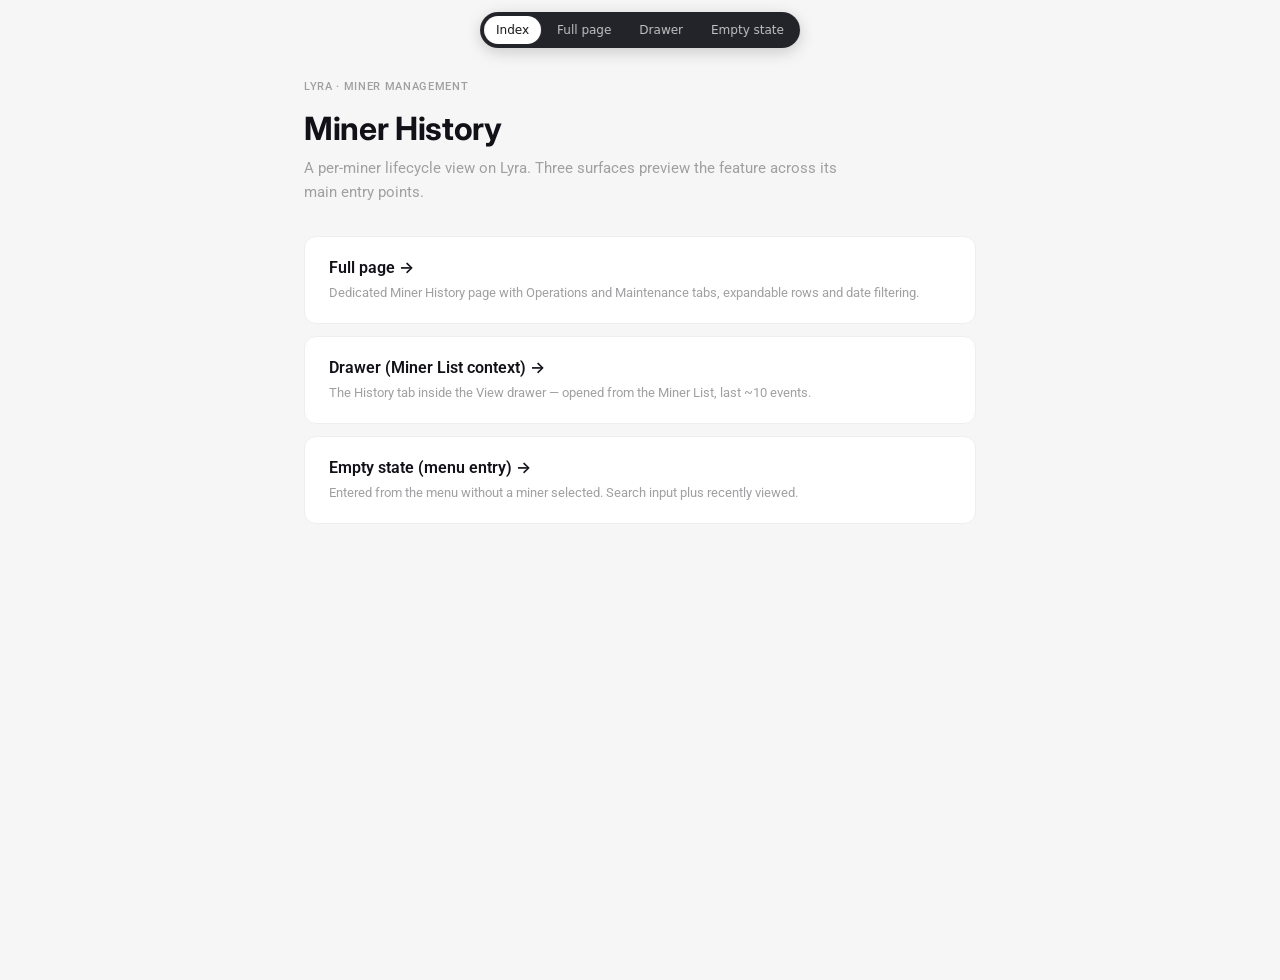
==== commit 5315c31e: "add files" ====
--- a/index.html
+++ b/index.html
@@ -24,6 +24,7 @@
 </style>
 </head>
 <body>
+<script src="wireframe-nav.js"></script>
 <div class="wrap">
   <div class="label">Lyra · Miner Management</div>
   <h1>Miner History</h1>
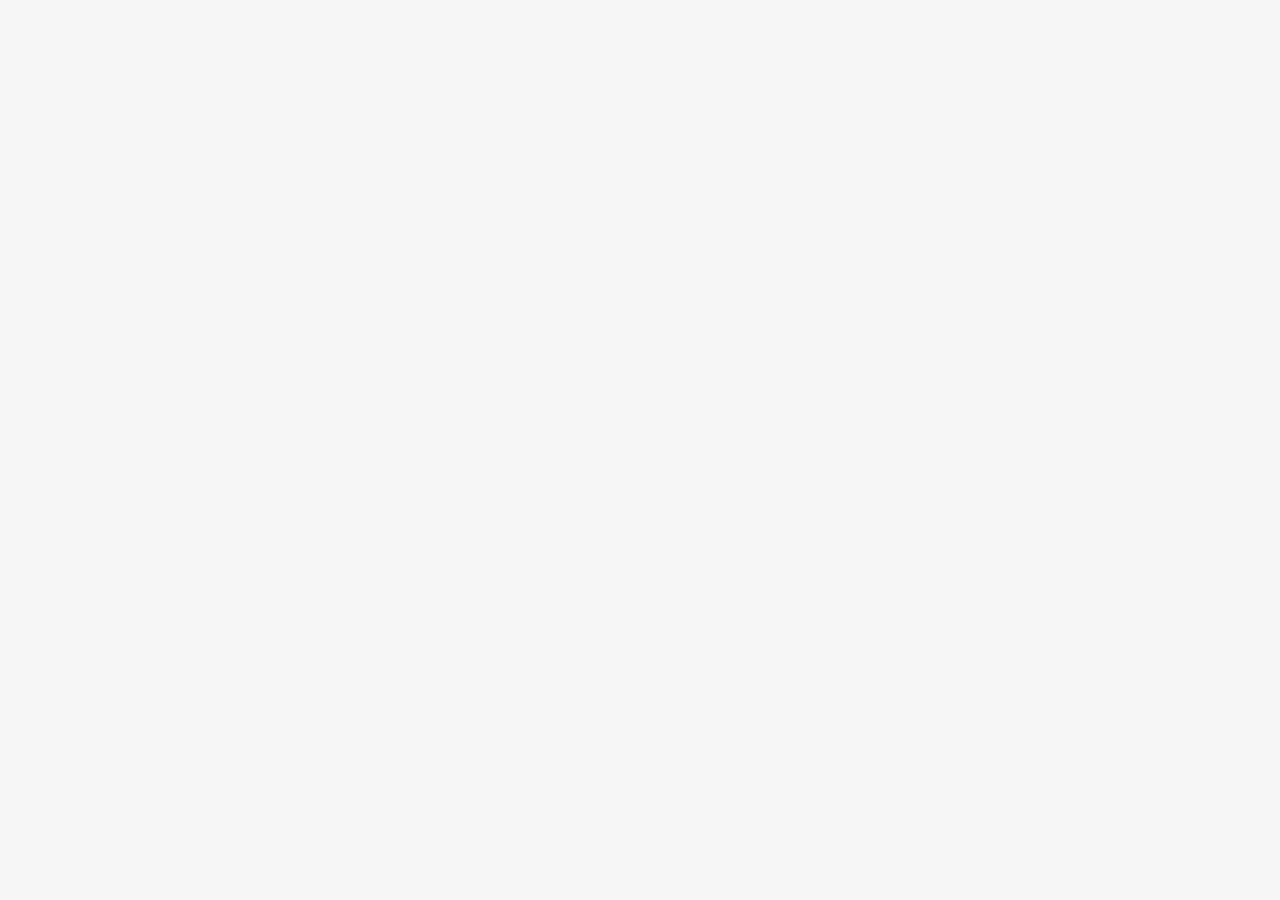
==== commit 78ca53a8: "add files" ====
--- a/index.html
+++ b/index.html
@@ -3,46 +3,108 @@
 <head>
 <meta charset="utf-8">
 <meta name="viewport" content="width=device-width, initial-scale=1">
-<title>Miner History — Lyra</title>
+<title>View Miner — Lyra</title>
 <link rel="stylesheet" href="kit/styles.css">
-<style>
-  body { background: var(--bg-2nd); margin: 0; font-family: var(--font-body, system-ui); }
-  .wrap { max-width: 720px; margin: 80px auto; padding: 0 24px; }
-  h1 { font: 700 32px/38px var(--font-title); color: var(--fg-1st); letter-spacing: -0.01em; margin: 0 0 8px; }
-  p.lede { font: 400 15px/24px var(--font-body); color: var(--fg-3rd); margin: 0 0 32px; max-width: 560px; }
-  .grid { display: grid; gap: 12px; }
-  a.card {
-    display: block; text-decoration: none;
-    background: #fff; border: 1px solid var(--line-1st); border-radius: 12px;
-    padding: 20px 24px; color: inherit;
-    transition: all 120ms ease;
-  }
-  a.card:hover { border-color: var(--lyra-primary-strong); box-shadow: 0 4px 12px rgba(18,17,24,0.06); }
-  .card h2 { font: 600 16px/22px var(--font-body); color: var(--fg-1st); margin: 0 0 4px; }
-  .card p  { font: 400 13px/20px var(--font-body); color: var(--fg-3rd); margin: 0; }
-  .label { font: 500 11px/14px var(--font-body); color: var(--fg-3rd); text-transform: uppercase; letter-spacing: 0.06em; margin-bottom: 16px; }
-</style>
+<link rel="stylesheet" href="history.css">
+<script src="https://unpkg.com/react@18.3.1/umd/react.development.js" integrity="sha384-hD6/rw4ppMLGNu3tX5cjIb+uRZ7UkRJ6BPkLpg4hAu/6onKUg4lLsHAs9EBPT82L" crossorigin="anonymous"></script>
+<script src="https://unpkg.com/react-dom@18.3.1/umd/react-dom.development.js" integrity="sha384-u6aeetuaXnQ38mYT8rp6sbXaQe3NL9t+IBXmnYxwkUI2Hw4bsp2Wvmx4yRQF1uAm" crossorigin="anonymous"></script>
+<script src="https://unpkg.com/@babel/standalone@7.29.0/babel.min.js" integrity="sha384-m08KidiNqLdpJqLq95G/LEi8Qvjl/xUYll3QILypMoQ65QorJ9Lvtp2RXYGBFj1y" crossorigin="anonymous"></script>
 </head>
 <body>
-<script src="wireframe-nav.js"></script>
-<div class="wrap">
-  <div class="label">Lyra · Miner Management</div>
-  <h1>Miner History</h1>
-  <p class="lede">A per-miner lifecycle view on Lyra. Three surfaces preview the feature across its main entry points.</p>
-  <div class="grid">
-    <a class="card" href="full-page.html">
-      <h2>Full page →</h2>
-      <p>Dedicated Miner History page with Operations and Maintenance tabs, expandable rows and date filtering.</p>
-    </a>
-    <a class="card" href="drawer.html">
-      <h2>Drawer (Miner List context) →</h2>
-      <p>The History tab inside the View drawer — opened from the Miner List, last ~10 events.</p>
-    </a>
-    <a class="card" href="empty.html">
-      <h2>Empty state (menu entry) →</h2>
-      <p>Entered from the menu without a miner selected. Search input plus recently viewed.</p>
-    </a>
-  </div>
-</div>
+<template id="__bundler_thumbnail" data-bg-color="#f4f5f7">
+  <svg viewBox="0 0 1200 800" xmlns="http://www.w3.org/2000/svg">
+    <rect width="1200" height="800" fill="#f4f5f7"/>
+    <rect x="80" y="120" width="1040" height="80" rx="12" fill="#ffffff" stroke="#e5e7eb"/>
+    <circle cx="130" cy="160" r="20" fill="#d1fae5"/>
+    <rect x="170" y="142" width="240" height="14" rx="4" fill="#111827"/>
+    <rect x="170" y="166" width="380" height="10" rx="3" fill="#9ca3af"/>
+    <rect x="80" y="230" width="1040" height="500" rx="12" fill="#ffffff" stroke="#e5e7eb"/>
+    <rect x="110" y="260" width="120" height="14" rx="3" fill="#10b981"/>
+    <rect x="260" y="260" width="120" height="14" rx="3" fill="#9ca3af"/>
+    <line x1="110" y1="300" x2="1090" y2="300" stroke="#e5e7eb"/>
+    <g fill="#9ca3af">
+      <rect x="110" y="330" width="100" height="10" rx="3"/>
+      <rect x="260" y="330" width="180" height="10" rx="3"/>
+      <rect x="490" y="330" width="80" height="10" rx="3"/>
+      <rect x="620" y="330" width="120" height="10" rx="3"/>
+    </g>
+    <line x1="110" y1="370" x2="1090" y2="370" stroke="#f3f4f6"/>
+    <g fill="#9ca3af">
+      <rect x="110" y="400" width="100" height="10" rx="3"/>
+      <rect x="260" y="400" width="220" height="10" rx="3"/>
+      <rect x="490" y="400" width="80" height="10" rx="3" fill="#ef4444"/>
+      <rect x="620" y="400" width="140" height="10" rx="3"/>
+    </g>
+    <line x1="110" y1="440" x2="1090" y2="440" stroke="#f3f4f6"/>
+    <g fill="#9ca3af">
+      <rect x="110" y="470" width="100" height="10" rx="3"/>
+      <rect x="260" y="470" width="200" height="10" rx="3"/>
+      <rect x="490" y="470" width="80" height="10" rx="3"/>
+      <rect x="620" y="470" width="120" height="10" rx="3"/>
+    </g>
+  </svg>
+</template>
+<div id="root"></div>
+
+<script src="data.js"></script>
+<script type="text/babel" src="kit/Icons.jsx"></script>
+<script type="text/babel" src="kit/Primitives.jsx"></script>
+<script type="text/babel" src="kit/SideMenu.jsx"></script>
+<script type="text/babel" src="kit/tweaks-panel.jsx"></script>
+<script type="text/babel" src="history.jsx"></script>
+
+<script type="text/babel">
+const { useState, useEffect } = React;
+
+const TWEAK_DEFAULTS = {
+  "openFailedReboot": true,
+  "emptyState": false
+};
+
+function App(){
+  const [tweaks, setTweak] = window.useTweaks(TWEAK_DEFAULTS);
+  // Two-step flow: "list" (Miner List + drawer) → "page" (full per-miner page)
+  const [stage, setStage] = useState("list");
+  const [drawerOpen, setDrawerOpen] = useState(true);
+
+  const goToPage = () => { setDrawerOpen(false); setStage("page"); };
+  const goToList = () => { setStage("list"); setDrawerOpen(true); };
+
+  return (
+    <div className="lyra-app" data-screen-label={stage === "page" ? "02 View Miner · Full Page" : "01 Miner List · Drawer"}>
+      <LyraSideMenu active="Miner List" onNavigate={() => {}} />
+      <main className="lyra-content" style={{padding: 0, background: "var(--bg-2nd)"}}>
+        {stage === "page"
+          ? (tweaks.emptyState ? <MinerHistoryEmpty /> : <MinerHistoryPage onBack={goToList} />)
+          : <MinerListBackground onView={() => setDrawerOpen(true)} />
+        }
+      </main>
+
+      {drawerOpen && stage === "list" && (
+        <MinerHistoryDrawer
+          onClose={() => setDrawerOpen(false)}
+          onOpenFull={goToPage}
+        />
+      )}
+
+      <window.TweaksPanel title="Tweaks">
+        <window.TweakSection title="Flow">
+          <window.TweakRadio
+            label="Stage"
+            value={stage}
+            onChange={(v) => { v === "page" ? goToPage() : goToList(); }}
+            options={[
+              { value: "list", label: "Miner List" },
+              { value: "page", label: "Per-miner page" },
+            ]}
+          />
+        </window.TweakSection>
+      </window.TweaksPanel>
+    </div>
+  );
+}
+
+ReactDOM.createRoot(document.getElementById("root")).render(<App />);
+</script>
 </body>
 </html>
--- a/history.css
+++ b/history.css
@@ -0,0 +1,940 @@
+/* ==========================================================================
+   Miner History — Phase 1
+   Full-page + drawer styles (extends Lyra PC base styles)
+   ========================================================================== */
+
+/* ---------- BREADCRUMB ---------- */
+.mh-breadcrumb {
+  display: flex; align-items: center; gap: 6px;
+  font: 400 13px/18px var(--font-body);
+  color: var(--fg-3rd);
+  margin-bottom: 14px;
+}
+.mh-breadcrumb a {
+  color: var(--fg-2nd);
+  text-decoration: none;
+  cursor: pointer;
+}
+.mh-breadcrumb a:hover { color: var(--lyra-primary-strong); }
+.mh-breadcrumb .sep { color: var(--fg-4th); }
+.mh-breadcrumb .current { color: var(--fg-1st); font-weight: 500; }
+
+/* ---------- IDENTITY HEADER ---------- */
+.mh-page-head {
+  display: flex; align-items: flex-start; justify-content: space-between;
+  gap: 24px; margin-bottom: 24px;
+}
+.mh-id-card {
+  background: #fff;
+  border: 1px solid var(--line-1st);
+  border-radius: 12px;
+  padding: 20px 24px;
+  display: flex; align-items: center; gap: 20px;
+  flex: 1;
+  min-width: 0;
+}
+.mh-id-icon {
+  width: 56px; height: 56px;
+  border-radius: 12px;
+  background: var(--lyra-primary-pale);
+  color: var(--lyra-primary-strong);
+  display: flex; align-items: center; justify-content: center;
+  flex-shrink: 0;
+  font-size: 24px;
+}
+.mh-id-main { flex: 1; min-width: 0; display: flex; flex-direction: column; gap: 6px; }
+.mh-id-title-row { display: flex; align-items: center; gap: 12px; flex-wrap: wrap; }
+.mh-id-ip {
+  font: 700 24px/28px var(--font-title);
+  color: var(--fg-1st);
+  font-variant-numeric: tabular-nums;
+  letter-spacing: -0.01em;
+}
+.mh-id-page-label {
+  font: 500 13px/18px var(--font-body);
+  color: var(--fg-3rd);
+  margin-bottom: 4px;
+}
+.mh-id-meta {
+  display: flex; flex-wrap: wrap; gap: 4px 28px;
+  font: 400 13px/18px var(--font-body);
+  color: var(--fg-2nd);
+}
+.mh-id-meta-item { display: flex; align-items: center; gap: 6px; }
+.mh-id-meta-label { color: var(--fg-3rd); }
+.mh-id-meta-value { color: var(--fg-1st); font-weight: 500; }
+.mh-id-meta-value.mono {
+  font-family: var(--font-number); font-variant-numeric: tabular-nums;
+}
+.mh-id-actions { display: flex; gap: 8px; flex-shrink: 0; }
+
+/* ---------- TAB CARD WRAPPER ---------- */
+.mh-card {
+  background: #fff;
+  border: 1px solid var(--line-1st);
+  border-radius: 12px;
+  overflow: hidden;
+}
+
+/* ---------- TABS ---------- */
+.mh-tabs {
+  display: flex;
+  padding: 0 20px;
+  border-bottom: 1px solid var(--line-1st);
+  background: #fff;
+}
+.mh-tab {
+  background: transparent; border: 0;
+  padding: 14px 6px;
+  margin-right: 28px;
+  font: 500 14px/20px var(--font-body);
+  color: var(--fg-3rd);
+  cursor: pointer;
+  position: relative;
+  display: inline-flex; align-items: center; gap: 8px;
+}
+.mh-tab:hover { color: var(--fg-1st); }
+.mh-tab.is-active {
+  color: var(--fg-1st);
+  font-weight: 600;
+}
+.mh-tab.is-active::after {
+  content: "";
+  position: absolute;
+  left: 0; right: 0; bottom: -1px;
+  height: 2px;
+  background: linear-gradient(90deg, var(--lyra-primary-grad-a), var(--lyra-primary-grad-b));
+  border-radius: 2px;
+}
+.mh-tab-count {
+  display: inline-flex; align-items: center; justify-content: center;
+  min-width: 22px; height: 18px; padding: 0 6px;
+  background: var(--bg-2nd); color: var(--fg-2nd);
+  border-radius: 10px;
+  font: 500 11px/14px var(--font-body);
+  font-variant-numeric: tabular-nums;
+}
+.mh-tab.is-active .mh-tab-count {
+  background: var(--lyra-primary-pale);
+  color: var(--lyra-primary-strong);
+}
+
+/* ---------- TOOLBAR (above table) ---------- */
+.mh-toolbar {
+  display: flex; align-items: center; justify-content: space-between;
+  gap: 16px;
+  padding: 14px 20px;
+  border-bottom: 1px solid var(--line-1st);
+  background: #fff;
+}
+.mh-date-pills {
+  display: inline-flex;
+  border: 1px solid var(--line-2nd);
+  border-radius: 8px;
+  background: var(--bg-2nd);
+  padding: 3px;
+  gap: 0;
+}
+.mh-pill {
+  background: transparent; border: 0;
+  padding: 6px 14px;
+  font: 500 13px/16px var(--font-body);
+  color: var(--fg-2nd);
+  cursor: pointer;
+  border-radius: 6px;
+  white-space: nowrap;
+  transition: all var(--dur-fast) var(--ease-out);
+}
+.mh-pill:hover { color: var(--fg-1st); }
+.mh-pill.is-active {
+  background: #fff;
+  color: var(--fg-1st);
+  font-weight: 600;
+  box-shadow: 0 1px 2px rgba(18,17,24,0.05);
+}
+.mh-pill-custom {
+  display: inline-flex; align-items: center; gap: 6px;
+}
+.mh-toolbar-r { display: flex; gap: 8px; align-items: center; }
+
+/* ---------- TABLE ---------- */
+.mh-table { width: 100%; border-collapse: collapse; }
+.mh-table thead th {
+  text-align: left;
+  font: 500 13px/18px var(--font-body);
+  color: var(--fg-2nd);
+  padding: 10px 16px;
+  background: var(--bg-2nd);
+  border-bottom: 1px solid var(--line-1st);
+  white-space: nowrap;
+}
+.mh-table tbody td {
+  padding: 14px 16px;
+  border-bottom: 1px solid var(--line-1st);
+  font: 400 14px/20px var(--font-body);
+  color: var(--fg-1st);
+  vertical-align: middle;
+}
+.mh-table tbody tr.row { cursor: pointer; transition: background var(--dur-fast) var(--ease-out); }
+.mh-table tbody tr.row:hover td { background: rgba(59,183,143,0.03); }
+.mh-table tbody tr.row.is-open td { background: rgba(59,183,143,0.04); }
+.mh-table tbody tr.row.is-open td:first-child { box-shadow: inset 3px 0 0 var(--lyra-primary-strong); }
+
+.mh-table .mono {
+  font-family: var(--font-number);
+  font-variant-numeric: tabular-nums;
+  font-size: 13px;
+  color: var(--fg-2nd);
+}
+.mh-table .ts {
+  font-family: var(--font-number);
+  font-variant-numeric: tabular-nums;
+  white-space: nowrap;
+  color: var(--fg-1st);
+}
+.mh-table .ts-sub {
+  font: 400 12px/16px var(--font-body);
+  color: var(--fg-3rd);
+  margin-top: 2px;
+}
+
+/* Operation cell content */
+.mh-op-cell { display: flex; align-items: center; gap: 10px; }
+.mh-op-icon {
+  width: 28px; height: 28px;
+  border-radius: 6px;
+  display: flex; align-items: center; justify-content: center;
+  flex-shrink: 0;
+}
+.mh-op-icon.ic-reboot { background: var(--sem-moderate-pale); color: var(--sem-moderate-strong); }
+.mh-op-icon.ic-pool   { background: var(--sem-insightful-pale); color: var(--sem-insightful-strong); }
+.mh-op-icon.ic-mode   { background: var(--sem-cautious-pale); color: var(--sem-cautious-strong); }
+.mh-op-icon.ic-move   { background: var(--bg-2nd); color: var(--fg-2nd); }
+.mh-op-icon.ic-repair { background: var(--lyra-primary-pale); color: var(--lyra-primary-strong); }
+
+.mh-op-name { font: 500 14px/20px var(--font-body); color: var(--fg-1st); }
+.mh-op-sub  { font: 400 12px/16px var(--font-body); color: var(--fg-3rd); margin-top: 2px; }
+
+/* Result chips */
+.mh-result {
+  display: inline-flex; align-items: center; gap: 5px;
+  padding: 2px 8px;
+  border-radius: 4px;
+  font: 500 12px/16px var(--font-body);
+  white-space: nowrap;
+}
+.mh-result-dot { width: 6px; height: 6px; border-radius: 50%; background: currentColor; }
+.mh-result-success { background: var(--sem-positive-pale); color: #1E8B66; }
+.mh-result-failed  { background: var(--sem-negative-pale); color: #D11A1A; }
+
+/* Operator cell with avatar */
+.mh-operator { display: inline-flex; align-items: center; gap: 8px; }
+.mh-operator-avatar {
+  width: 24px; height: 24px;
+  border-radius: 50%;
+  background: var(--bg-2nd);
+  color: var(--fg-2nd);
+  display: inline-flex; align-items: center; justify-content: center;
+  font: 600 11px/14px var(--font-body);
+  flex-shrink: 0;
+}
+.mh-operator-avatar.system { background: var(--bg-inverse-1st); color: #fff; }
+.mh-operator-avatar.user { background: linear-gradient(135deg, #36D0AC, #50E985); color: #fff; }
+.mh-operator-name { font: 400 14px/20px var(--font-body); color: var(--fg-1st); }
+.mh-operator-name.is-system { color: var(--fg-2nd); font-style: italic; }
+
+/* Row action */
+.mh-row-action {
+  background: transparent; border: 0;
+  display: inline-flex; align-items: center; gap: 4px;
+  font: 500 13px/18px var(--font-body);
+  color: var(--lyra-primary-strong);
+  cursor: pointer;
+  padding: 4px 0;
+}
+.mh-row-action:hover { text-decoration: underline; }
+.mh-row-action .chev { transition: transform var(--dur-med) var(--ease-out); display: inline-flex; }
+.mh-row-action.is-open .chev { transform: rotate(180deg); }
+
+/* ---------- EXPANDED DETAIL PANEL ---------- */
+.mh-expand-row td {
+  padding: 0 !important;
+  background: var(--bg-2nd) !important;
+  border-bottom: 1px solid var(--line-1st) !important;
+}
+.mh-expand-inner {
+  padding: 20px 24px 24px;
+  animation: expandFadeIn 220ms var(--ease-out);
+}
+@keyframes expandFadeIn {
+  from { opacity: 0; transform: translateY(-4px); }
+  to   { opacity: 1; transform: translateY(0); }
+}
+.mh-expand-head {
+  display: flex; align-items: center; justify-content: space-between;
+  gap: 16px;
+  margin-bottom: 14px;
+}
+.mh-expand-title {
+  font: 600 13px/18px var(--font-body);
+  color: var(--fg-2nd);
+  text-transform: uppercase;
+  letter-spacing: 0.04em;
+}
+.mh-expand-link {
+  display: inline-flex; align-items: center; gap: 4px;
+  font: 500 13px/18px var(--font-body);
+  color: var(--lyra-primary-strong);
+  text-decoration: none;
+  cursor: pointer;
+}
+.mh-expand-link:hover { text-decoration: underline; }
+.mh-expand-link svg { width: 14px; height: 14px; }
+
+/* Detail grid (Operations expand) */
+.mh-detail-grid {
+  display: grid;
+  grid-template-columns: repeat(4, 1fr);
+  gap: 1px;
+  background: var(--line-1st);
+  border: 1px solid var(--line-1st);
+  border-radius: 8px;
+  overflow: hidden;
+}
+.mh-detail-item {
+  background: #fff;
+  padding: 12px 14px;
+  display: flex; flex-direction: column; gap: 4px;
+  min-width: 0;
+}
+.mh-detail-label {
+  font: 400 12px/16px var(--font-body);
+  color: var(--fg-3rd);
+}
+.mh-detail-value {
+  font: 500 14px/20px var(--font-body);
+  color: var(--fg-1st);
+  word-break: break-word;
+}
+.mh-detail-value.mono {
+  font-family: var(--font-number);
+  font-variant-numeric: tabular-nums;
+  font-size: 13px;
+}
+
+/* Location move card (From → To) */
+.mh-move-card {
+  background: #fff;
+  border: 1px solid var(--line-1st);
+  border-radius: 8px;
+  padding: 16px 18px;
+  display: flex; align-items: center; gap: 16px;
+}
+.mh-move-side { flex: 1; min-width: 0; }
+.mh-move-side-label {
+  font: 500 11px/14px var(--font-body);
+  color: var(--fg-3rd);
+  text-transform: uppercase;
+  letter-spacing: 0.04em;
+  margin-bottom: 4px;
+}
+.mh-move-loc {
+  font: 600 14px/20px var(--font-body);
+  color: var(--fg-1st);
+}
+.mh-move-ip {
+  font: 400 12px/16px var(--font-number);
+  font-variant-numeric: tabular-nums;
+  color: var(--fg-3rd);
+  margin-top: 2px;
+}
+.mh-move-arrow {
+  width: 36px; height: 36px;
+  border-radius: 50%;
+  background: var(--lyra-primary-pale);
+  color: var(--lyra-primary-strong);
+  display: flex; align-items: center; justify-content: center;
+  flex-shrink: 0;
+}
+
+/* Failure error block */
+.mh-fail-block {
+  margin-top: 14px;
+  background: #fff5f5;
+  border: 1px solid #fbcaca;
+  border-left: 3px solid var(--sem-negative-strong);
+  border-radius: 8px;
+  padding: 12px 14px;
+}
+.mh-fail-label {
+  font: 600 12px/16px var(--font-body);
+  color: #B81818;
+  margin-bottom: 6px;
+  text-transform: uppercase;
+  letter-spacing: 0.04em;
+}
+.mh-fail-msg {
+  font: 400 13px/20px "SF Mono", ui-monospace, Menlo, Consolas, monospace;
+  color: #4A1414;
+  white-space: pre-wrap;
+  word-break: break-word;
+}
+
+/* ---------- MAINTENANCE EXPAND ---------- */
+.mh-maint-summary {
+  background: #fff;
+  border: 1px solid var(--line-1st);
+  border-radius: 8px;
+  overflow: hidden;
+  margin-bottom: 12px;
+}
+.mh-maint-row {
+  display: grid;
+  grid-template-columns: 160px 1fr;
+  align-items: start;
+  gap: 16px;
+  padding: 12px 16px;
+  border-bottom: 1px solid var(--line-1st);
+}
+.mh-maint-row:last-child { border-bottom: 0; }
+.mh-maint-row-label {
+  font: 500 12px/18px var(--font-body);
+  color: var(--fg-3rd);
+  text-transform: uppercase;
+  letter-spacing: 0.04em;
+  padding-top: 2px;
+}
+.mh-maint-list {
+  display: flex; flex-direction: column; gap: 8px;
+}
+.mh-maint-line {
+  display: flex; align-items: center; gap: 10px;
+  font: 400 14px/20px var(--font-body);
+  color: var(--fg-1st);
+}
+.mh-maint-action-tag {
+  display: inline-flex; align-items: center;
+  padding: 2px 7px;
+  border-radius: 4px;
+  font: 600 11px/14px var(--font-body);
+  text-transform: uppercase;
+  letter-spacing: 0.04em;
+  flex-shrink: 0;
+}
+.act-change { background: var(--sem-moderate-pale); color: var(--sem-moderate-strong); }
+.act-add    { background: var(--sem-positive-pale); color: #1E8B66; }
+.act-remove { background: var(--sem-negative-pale); color: #D11A1A; }
+
+.mh-maint-component {
+  font-weight: 500;
+  color: var(--fg-1st);
+  min-width: 64px;
+}
+.mh-maint-sn {
+  font-family: var(--font-number);
+  font-variant-numeric: tabular-nums;
+  font-size: 13px;
+  color: var(--fg-2nd);
+}
+.mh-maint-sn-label {
+  font: 400 12px/16px var(--font-body);
+  color: var(--fg-3rd);
+  margin-right: 4px;
+}
+.mh-maint-flags { display: flex; gap: 16px; flex-wrap: wrap; }
+.mh-maint-flag {
+  display: inline-flex; align-items: center; gap: 6px;
+  font: 400 14px/20px var(--font-body);
+  color: var(--fg-1st);
+}
+.mh-maint-flag-check {
+  width: 16px; height: 16px;
+  border-radius: 4px;
+  background: var(--lyra-primary-strong);
+  color: #fff;
+  display: inline-flex; align-items: center; justify-content: center;
+  font-size: 10px; font-weight: 700;
+  flex-shrink: 0;
+}
+.mh-maint-comment {
+  font: 400 13px/20px var(--font-body);
+  color: var(--fg-2nd);
+  font-style: italic;
+}
+
+/* Maintenance details summary string in row */
+.mh-maint-pills {
+  display: flex; flex-wrap: wrap; gap: 6px;
+  align-items: center;
+}
+.mh-maint-pill {
+  display: inline-flex; align-items: center; gap: 4px;
+  padding: 2px 8px;
+  background: var(--bg-2nd);
+  border-radius: 4px;
+  font: 500 12px/16px var(--font-body);
+  color: var(--fg-1st);
+  white-space: nowrap;
+}
+.mh-maint-pill .dot {
+  width: 4px; height: 4px; border-radius: 50%;
+  background: var(--fg-3rd);
+}
+.mh-maint-pill.is-change .dot { background: var(--sem-moderate-strong); }
+.mh-maint-pill.is-add .dot    { background: var(--sem-positive-strong); }
+.mh-maint-pill.is-remove .dot { background: var(--sem-negative-strong); }
+.mh-maint-pill.is-flag .dot   { background: var(--lyra-primary-strong); }
+
+/* ---------- EMPTY STATE ---------- */
+.mh-empty {
+  padding: 80px 24px;
+  text-align: center;
+  color: var(--fg-3rd);
+}
+.mh-empty-ico {
+  width: 56px; height: 56px;
+  border-radius: 50%;
+  background: var(--bg-2nd);
+  margin: 0 auto 16px;
+  display: flex; align-items: center; justify-content: center;
+  color: var(--fg-3rd);
+}
+.mh-empty-title {
+  font: 600 15px/20px var(--font-body);
+  color: var(--fg-1st);
+  margin-bottom: 4px;
+}
+.mh-empty-body {
+  font: 400 13px/20px var(--font-body);
+  color: var(--fg-3rd);
+  max-width: 360px;
+  margin: 0 auto;
+}
+
+/* ==========================================================================
+   DRAWER — surface 1
+   ========================================================================== */
+.mh-drawer-scrim {
+  position: fixed; inset: 0;
+  background: rgba(0,0,0,0.32);
+  z-index: 80;
+  animation: scrimFade 200ms var(--ease-out);
+}
+@keyframes scrimFade { from { opacity: 0; } to { opacity: 1; } }
+
+.mh-drawer {
+  position: fixed; top: 0; right: 0; bottom: 0;
+  width: 460px;
+  background: #fff;
+  border-left: 1px solid var(--line-1st);
+  box-shadow: -16px 0 32px rgba(18,17,24,0.10);
+  z-index: 90;
+  display: flex; flex-direction: column;
+  animation: drawerSlide 240ms var(--ease-out);
+}
+@keyframes drawerSlide { from { transform: translateX(20px); opacity: 0; } to { transform: none; opacity: 1; } }
+
+.mh-drawer-head {
+  padding: 20px 24px 14px;
+  border-bottom: 1px solid var(--line-1st);
+  display: flex; align-items: flex-start; justify-content: space-between;
+  gap: 12px;
+}
+.mh-drawer-id {
+  display: flex; align-items: center; gap: 12px;
+  flex: 1; min-width: 0;
+}
+.mh-drawer-id-icon {
+  width: 40px; height: 40px;
+  border-radius: 8px;
+  background: var(--lyra-primary-pale);
+  color: var(--lyra-primary-strong);
+  display: flex; align-items: center; justify-content: center;
+  flex-shrink: 0;
+  font-size: 18px;
+}
+.mh-drawer-id-text { min-width: 0; }
+.mh-drawer-id-ip {
+  font: 700 18px/22px var(--font-title);
+  color: var(--fg-1st);
+  font-variant-numeric: tabular-nums;
+}
+.mh-drawer-id-sub {
+  font: 400 12px/16px var(--font-body);
+  color: var(--fg-3rd);
+  margin-top: 2px;
+  white-space: nowrap;
+  overflow: hidden;
+  text-overflow: ellipsis;
+}
+.mh-drawer-actions { display: flex; gap: 4px; }
+.mh-drawer-iconbtn {
+  width: 32px; height: 32px;
+  border: 0;
+  background: transparent;
+  border-radius: 6px;
+  color: var(--fg-2nd);
+  display: inline-flex; align-items: center; justify-content: center;
+  cursor: pointer;
+}
+.mh-drawer-iconbtn:hover { background: var(--bg-2nd); color: var(--fg-1st); }
+
+.mh-drawer-open-btn {
+  display: inline-flex; align-items: center; gap: 6px;
+  height: 30px;
+  padding: 0 12px;
+  background: var(--lyra-primary-strong);
+  color: #fff;
+  border: 0;
+  border-radius: 6px;
+  font: 600 12px/16px var(--font-body);
+  cursor: pointer;
+  transition: filter 120ms ease, transform 120ms ease;
+  white-space: nowrap;
+}
+.mh-drawer-open-btn:hover { filter: brightness(0.95); }
+.mh-drawer-open-btn:active { transform: translateY(0.5px); }
+.mh-drawer-open-btn svg { opacity: 0.9; }
+
+.mh-drawer-tabs {
+  display: flex;
+  padding: 0 24px;
+  border-bottom: 1px solid var(--line-1st);
+}
+.mh-drawer-tab {
+  background: transparent; border: 0;
+  padding: 12px 4px;
+  margin-right: 24px;
+  font: 500 13px/18px var(--font-body);
+  color: var(--fg-3rd);
+  cursor: pointer;
+  position: relative;
+}
+.mh-drawer-tab:hover { color: var(--fg-1st); }
+.mh-drawer-tab.is-active {
+  color: var(--fg-1st);
+  font-weight: 600;
+}
+.mh-drawer-tab.is-active::after {
+  content: "";
+  position: absolute; left: 0; right: 0; bottom: -1px;
+  height: 2px;
+  background: linear-gradient(90deg, var(--lyra-primary-grad-a), var(--lyra-primary-grad-b));
+  border-radius: 2px;
+}
+
+.mh-drawer-filter {
+  padding: 12px 24px;
+  display: flex; align-items: center; gap: 8px;
+  border-bottom: 1px solid var(--line-1st);
+}
+.mh-chip-filter {
+  padding: 4px 12px;
+  background: #fff;
+  border: 1px solid var(--line-2nd);
+  border-radius: 999px;
+  font: 500 12px/16px var(--font-body);
+  color: var(--fg-2nd);
+  cursor: pointer;
+  transition: all var(--dur-fast) var(--ease-out);
+}
+.mh-chip-filter:hover { border-color: var(--fg-3rd); color: var(--fg-1st); }
+.mh-chip-filter.is-active {
+  background: var(--lyra-primary-pale);
+  border-color: var(--lyra-primary-strong);
+  color: var(--lyra-primary-strong);
+  font-weight: 600;
+}
+
+.mh-drawer-list {
+  flex: 1;
+  overflow-y: auto;
+  padding: 4px 0;
+}
+.mh-drawer-event {
+  padding: 12px 24px;
+  border-bottom: 1px solid var(--line-1st);
+  display: flex; gap: 12px;
+  cursor: pointer;
+  transition: background var(--dur-fast) var(--ease-out);
+}
+.mh-drawer-event:hover { background: var(--bg-2nd); }
+.mh-drawer-event:last-child { border-bottom: 0; }
+.mh-drawer-event-icon {
+  width: 28px; height: 28px;
+  border-radius: 6px;
+  flex-shrink: 0;
+  display: flex; align-items: center; justify-content: center;
+}
+.mh-drawer-event-body { flex: 1; min-width: 0; }
+.mh-drawer-event-title {
+  display: flex; align-items: center; gap: 8px;
+  font: 500 13px/18px var(--font-body);
+  color: var(--fg-1st);
+}
+.mh-drawer-event-title .name { flex: 1; min-width: 0; overflow: hidden; text-overflow: ellipsis; white-space: nowrap; }
+.mh-drawer-event-meta {
+  font: 400 12px/16px var(--font-body);
+  color: var(--fg-3rd);
+  margin-top: 4px;
+  display: flex; align-items: center; gap: 6px;
+  flex-wrap: wrap;
+}
+.mh-drawer-event-meta .ts {
+  font-family: var(--font-number); font-variant-numeric: tabular-nums;
+}
+.mh-drawer-event-meta .sep {
+  width: 2px; height: 2px; border-radius: 50%; background: var(--fg-4th);
+  display: inline-block;
+}
+
+.mh-drawer-foot {
+  padding: 14px 24px;
+  border-top: 1px solid var(--line-1st);
+  background: var(--bg-2nd);
+  text-align: center;
+}
+.mh-drawer-foot a {
+  display: inline-flex; align-items: center; gap: 6px;
+  font: 600 13px/18px var(--font-body);
+  color: var(--lyra-primary-strong);
+  text-decoration: none;
+  cursor: pointer;
+}
+.mh-drawer-foot a:hover { text-decoration: underline; }
+
+/* Drawer overview tab content */
+.mh-drawer-overview { padding: 16px 24px; display: flex; flex-direction: column; gap: 0; }
+.mh-ov-row {
+  display: flex; justify-content: space-between; align-items: center;
+  padding: 10px 0;
+  border-bottom: 1px solid var(--line-1st);
+  gap: 16px;
+}
+.mh-ov-row:last-child { border-bottom: 0; }
+.mh-ov-label {
+  font: 400 13px/18px var(--font-body);
+  color: var(--fg-3rd);
+}
+.mh-ov-value {
+  font: 500 13px/18px var(--font-body);
+  color: var(--fg-1st);
+  text-align: right;
+  word-break: break-word;
+}
+.mh-ov-value.mono {
+  font-family: var(--font-number); font-variant-numeric: tabular-nums;
+  font-size: 13px;
+}
+.mh-ov-section-head {
+  font: 600 11px/14px var(--font-body);
+  color: var(--fg-3rd);
+  text-transform: uppercase;
+  letter-spacing: 0.06em;
+  padding: 14px 0 6px;
+}
+
+/* ==========================================================================
+   MINER LIST UNDERNEATH (so the drawer surface has context)
+   ========================================================================== */
+.mh-mini-list {
+  background: #fff;
+  border: 1px solid var(--line-1st);
+  border-radius: 12px;
+  overflow: hidden;
+}
+.mh-mini-row {
+  display: grid;
+  grid-template-columns: 36px 130px 1fr 200px 130px 100px;
+  gap: 16px;
+  align-items: center;
+  padding: 12px 20px;
+  border-bottom: 1px solid var(--line-1st);
+  font: 400 14px/20px var(--font-body);
+}
+.mh-mini-row:last-child { border-bottom: 0; }
+.mh-mini-row.is-header {
+  background: var(--bg-2nd);
+  color: var(--fg-2nd);
+  font: 500 13px/18px var(--font-body);
+  text-transform: none;
+}
+.mh-mini-row.is-selected { background: var(--lyra-primary-pale); }
+.mh-mini-row .mono {
+  font-family: var(--font-number); font-variant-numeric: tabular-nums;
+  font-size: 13px;
+}
+.mh-mini-row .ip-link { color: var(--lyra-primary-strong); font-weight: 500; cursor: pointer; }
+
+/* Page-level spacing */
+.mh-content { padding: 28px 32px 48px; }
+
+/* Back button at top of per-miner page */
+.mh-page-back { margin-bottom: 8px; }
+.mh-back-btn {
+  display: inline-flex; align-items: center; gap: 6px;
+  background: transparent;
+  border: 0;
+  padding: 6px 10px 6px 6px;
+  border-radius: 6px;
+  font: 500 13px/18px var(--font-body);
+  color: var(--fg-2nd);
+  cursor: pointer;
+  transition: all 120ms ease;
+}
+.mh-back-btn:hover {
+  background: var(--bg-3rd);
+  color: var(--fg-1st);
+}
+
+/* ---------- EMPTY STATE (no miner selected) ---------- */
+.mh-empty-head {
+  margin: 4px 0 24px;
+}
+.mh-empty-head .mh-empty-title {
+  font: 700 28px/34px var(--font-title);
+  color: var(--fg-1st);
+  letter-spacing: -0.01em;
+  margin-bottom: 6px;
+}
+.mh-empty-head .mh-empty-sub {
+  font: 400 14px/22px var(--font-body);
+  color: var(--fg-3rd);
+  max-width: 640px;
+  text-wrap: pretty;
+}
+.mh-empty-card {
+  background: #fff;
+  border: 1px solid var(--line-1st);
+  border-radius: 12px;
+  padding: 24px;
+  margin-bottom: 24px;
+  box-shadow: 0 1px 2px rgba(18,17,24,0.03);
+}
+.mh-empty-search-label {
+  font: 600 11px/14px var(--font-body);
+  color: var(--fg-3rd);
+  text-transform: uppercase;
+  letter-spacing: 0.06em;
+  margin-bottom: 10px;
+}
+.mh-empty-search {
+  display: flex; align-items: center;
+  border: 1px solid var(--line-2nd);
+  border-radius: 8px;
+  padding: 6px 6px 6px 14px;
+  background: var(--bg-2nd);
+  transition: all var(--dur-fast) var(--ease-out);
+}
+.mh-empty-search:focus-within {
+  border-color: var(--lyra-primary-strong);
+  background: #fff;
+  box-shadow: 0 0 0 4px var(--lyra-primary-pale);
+}
+.mh-empty-search-icon { color: var(--fg-3rd); display: inline-flex; }
+.mh-empty-search-input {
+  flex: 1;
+  border: 0;
+  background: transparent;
+  font: 400 15px/22px var(--font-body);
+  color: var(--fg-1st);
+  padding: 8px 12px;
+  outline: none;
+}
+.mh-empty-search-input::placeholder { color: var(--fg-4th); }
+.mh-empty-tips {
+  display: grid; grid-template-columns: repeat(3, 1fr);
+  gap: 12px;
+  margin-top: 14px;
+}
+.mh-empty-tip {
+  display: flex; flex-direction: column; gap: 2px;
+  padding: 10px 14px;
+  background: var(--bg-2nd);
+  border-radius: 8px;
+}
+.mh-empty-tip-label {
+  font: 500 12px/16px var(--font-body);
+  color: var(--fg-2nd);
+}
+.mh-empty-tip-hint {
+  font: 400 12px/16px var(--font-number);
+  font-variant-numeric: tabular-nums;
+  color: var(--fg-3rd);
+}
+.mh-empty-section {
+  background: #fff;
+  border: 1px solid var(--line-1st);
+  border-radius: 12px;
+  overflow: hidden;
+}
+.mh-empty-section-head {
+  display: flex; align-items: center; justify-content: space-between;
+  padding: 16px 20px;
+  border-bottom: 1px solid var(--line-1st);
+}
+.mh-empty-section-title {
+  font: 600 14px/20px var(--font-body);
+  color: var(--fg-1st);
+}
+.mh-empty-section-link {
+  font: 500 13px/18px var(--font-body);
+  color: var(--lyra-primary-strong);
+  cursor: pointer;
+}
+.mh-empty-list {
+  display: flex; flex-direction: column;
+}
+.mh-empty-row {
+  display: grid;
+  grid-template-columns: 32px 1fr auto;
+  align-items: center;
+  gap: 16px;
+  padding: 14px 20px;
+  border-bottom: 1px solid var(--line-1st);
+  transition: background var(--dur-fast) var(--ease-out);
+}
+.mh-empty-row:hover { background: var(--bg-2nd); }
+.mh-empty-row:last-child { border-bottom: 0; }
+.mh-empty-row-icon {
+  width: 32px; height: 32px; border-radius: 8px;
+  background: var(--bg-2nd); color: var(--fg-2nd);
+  display: inline-flex; align-items: center; justify-content: center;
+}
+.mh-empty-row-ip {
+  font: 600 14px/20px var(--font-number);
+  font-variant-numeric: tabular-nums;
+  color: var(--fg-1st);
+}
+.mh-empty-row-meta {
+  font: 400 12px/16px var(--font-body);
+  color: var(--fg-3rd);
+  margin-top: 2px;
+}
+.mh-empty-row-link {
+  font: 500 13px/18px var(--font-body);
+  color: var(--lyra-primary-strong);
+  cursor: pointer;
+  white-space: nowrap;
+}
+
+/* Generic horizontal divider */
+.mh-divider { height: 1px; background: var(--line-1st); margin: 24px 0; }
+
+/* "View" link */
+.mh-view-link {
+  color: var(--lyra-primary-strong);
+  font-weight: 500;
+  cursor: pointer;
+  font-size: 14px;
+}
+.mh-view-link:hover { text-decoration: underline; }
+
+/* Status dot */
+.mh-status-dot { display: inline-block; width: 6px; height: 6px; border-radius: 50%; margin-right: 6px; vertical-align: middle; }
+.mh-status-dot.online { background: var(--sem-positive-strong); }
+.mh-status-dot.offline { background: var(--fg-3rd); }
+.mh-status-dot.fault   { background: var(--sem-negative-strong); }
+
+/* Tweaks panel adjustments */
+.tweaks-panel { z-index: 250 !important; }
